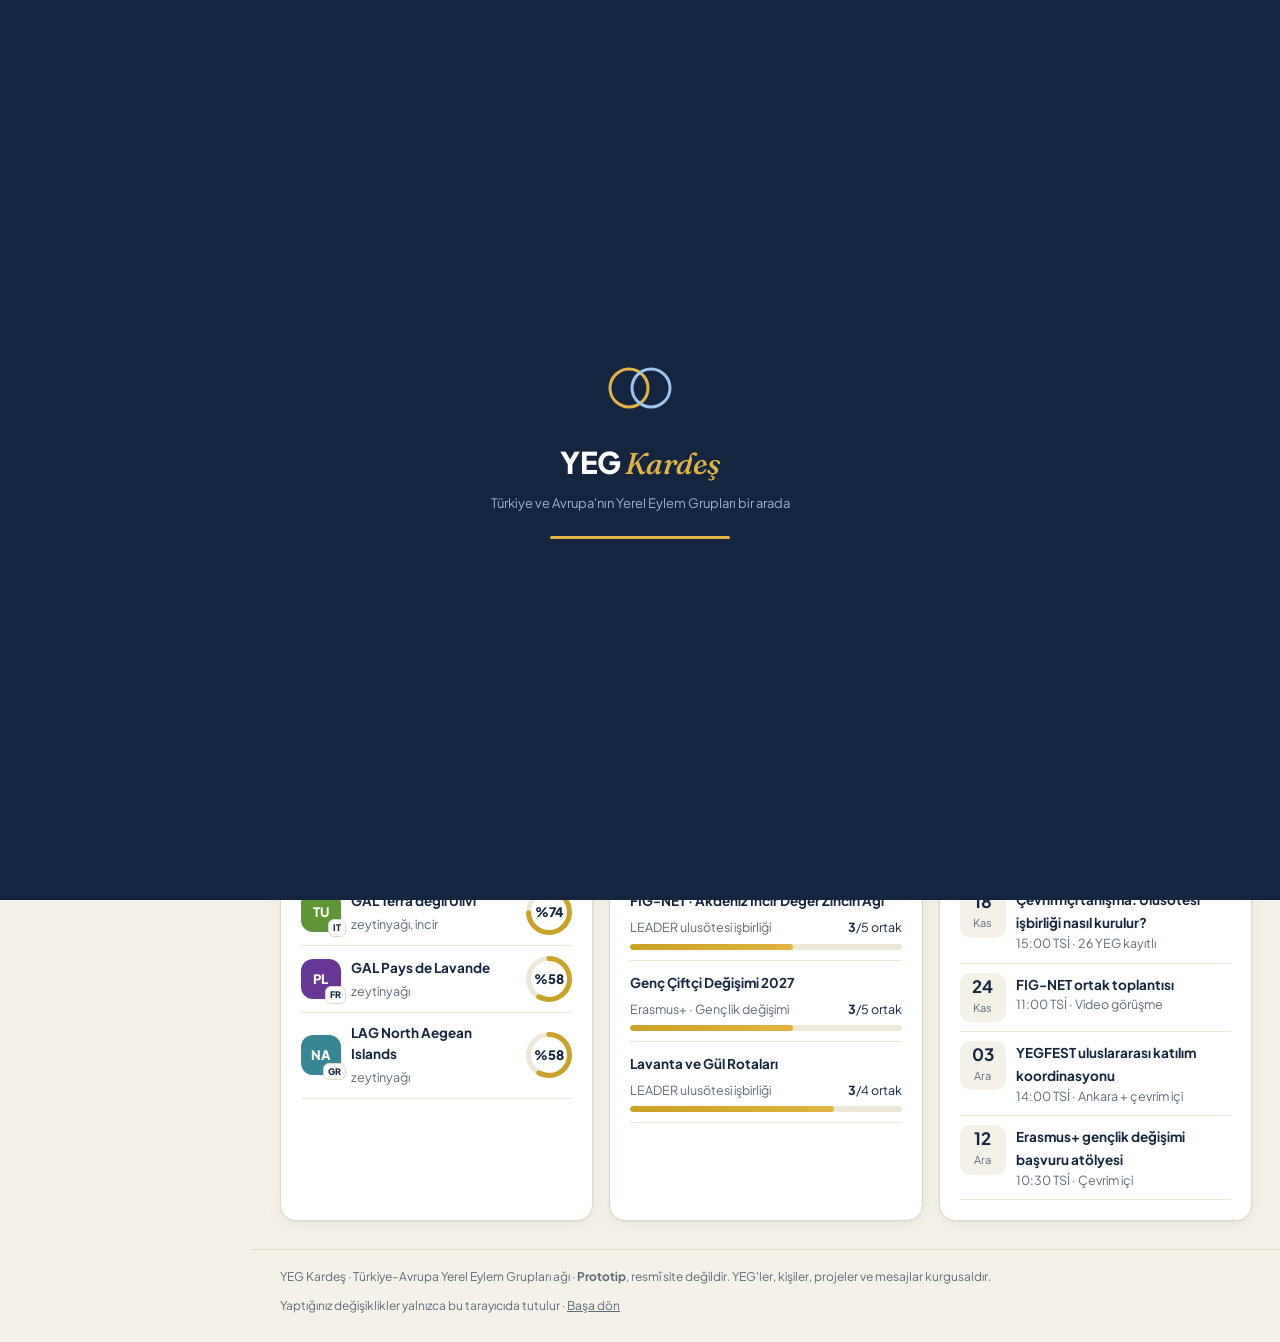
==== index.html @ 14fda200 "YEG Kardeş prototipi" ====
<!doctype html>
<html lang="tr">
<head>
<meta charset="utf-8">
<meta name="viewport" content="width=device-width, initial-scale=1">
<title>YEG Kardeş · Türkiye–Avrupa YEG Ağı</title>
<meta name="description" content="YEG Kardeş: Türkiye ve Avrupa'daki Yerel Eylem Gruplarının tanıştığı, kardeş YEG olduğu ve ortak proje kurduğu platform. Prototip.">
<meta name="robots" content="noindex">
<link rel="preconnect" href="https://fonts.googleapis.com">
<link rel="preconnect" href="https://fonts.gstatic.com" crossorigin>
<link href="https://fonts.googleapis.com/css2?family=Fraunces:ital,opsz,wght@1,9..144,500;1,9..144,600&family=Plus+Jakarta+Sans:wght@400;500;600;700;800&display=swap" rel="stylesheet">
<style>
:root{
  --krem:#F4F1E8;--krem2:#ECE7D8;--krem3:#E2DBC6;--beyaz:#fff;
  --lacivert:#1F3A5F;--koyu:#14263F;--koyu2:#0F1E33;
  --altin:#C9A227;--altin-k:#B8900F;--altin-a:#E3B341;
  --mavi:#2E78C7;--yesil:#5E8C4A;--kirmizi:#C2553F;
  --metin:#14263F;--soluk:#5F6B7A;--cizgi:#DED7C4;
  --r:16px;--g1:0 1px 2px rgba(20,38,63,.05),0 4px 16px rgba(20,38,63,.06);--g2:0 12px 40px rgba(20,38,63,.16);
  --ease:cubic-bezier(.2,.8,.2,1);
}
*{box-sizing:border-box}
html,body{margin:0}
body{background:var(--krem);color:var(--metin);font:400 14.5px/1.55 "Plus Jakarta Sans",system-ui,sans-serif;-webkit-font-smoothing:antialiased;overflow-x:hidden}
em,.ser{font-family:"Fraunces",Georgia,serif;font-style:italic;font-weight:500}
a{color:var(--mavi);text-decoration:none}
button,input,select,textarea{font:inherit;color:inherit}
svg.i{width:18px;height:18px;fill:none;stroke:currentColor;stroke-width:1.8;stroke-linecap:round;stroke-linejoin:round;flex:none}

/* ---------- Açılış ---------- */
#splash{position:fixed;inset:0;background:var(--koyu);z-index:200;display:grid;place-items:center;transition:opacity .6s var(--ease),visibility .6s}
#splash.bitti{opacity:0;visibility:hidden}
#splash .ic{text-align:center;color:#fff}
#splash .ad{font-size:30px;font-weight:800;letter-spacing:-.02em;margin-top:18px;opacity:0;animation:yuksel .7s .35s var(--ease) forwards}
#splash .ad em{color:var(--altin-a)}
#splash .alt{color:#9FB2CC;font-size:13px;margin-top:6px;opacity:0;animation:yuksel .7s .55s var(--ease) forwards}
#splash .bar{width:180px;height:3px;background:#24395A;border-radius:9px;margin:22px auto 0;overflow:hidden}
#splash .bar i{display:block;height:100%;width:0;background:var(--altin-a);animation:dol 1.3s .3s var(--ease) forwards}
@keyframes dol{to{width:100%}}
.isaret circle{fill:none;stroke-width:3}
#splash .isaret circle{stroke-dasharray:120;stroke-dashoffset:120;animation:ciz 1s var(--ease) forwards}
#splash .isaret circle:nth-child(2){animation-delay:.15s}
@keyframes ciz{to{stroke-dashoffset:0}}
@keyframes yuksel{from{opacity:0;transform:translateY(10px)}to{opacity:1;transform:none}}

/* ---------- Yerleşim ---------- */
.app{display:grid;grid-template-columns:252px minmax(0,1fr);min-height:100vh}
.side{background:var(--koyu);color:#C9D4E3;position:sticky;top:0;height:100vh;display:flex;flex-direction:column;padding:18px 14px;z-index:40}
.marka{display:flex;align-items:center;gap:10px;padding:6px 8px 18px;color:#fff;font-weight:800;font-size:18px;letter-spacing:-.01em}
.marka em{color:var(--altin-a);font-size:20px}
.side nav{display:flex;flex-direction:column;gap:2px;flex:1;overflow:auto}
.side nav .baslik{font-size:10.5px;font-weight:700;letter-spacing:.12em;text-transform:uppercase;color:#6F86A6;padding:14px 12px 6px}
.side nav a{display:flex;align-items:center;gap:12px;padding:10px 12px;border-radius:11px;color:#C1CDDD;font-weight:600;font-size:14px;position:relative;transition:background .2s,color .2s}
.side nav a:hover{background:rgba(255,255,255,.06);color:#fff}
.side nav a.on{background:linear-gradient(90deg,rgba(227,179,65,.18),rgba(227,179,65,.04));color:#fff}
.side nav a.on::before{content:"";position:absolute;left:-14px;top:9px;bottom:9px;width:3px;border-radius:0 3px 3px 0;background:var(--altin-a)}
.side nav a.on svg{color:var(--altin-a)}
.side nav a .rozet{margin-left:auto;background:var(--altin-a);color:var(--koyu);font-size:11px;font-weight:800;border-radius:999px;padding:1px 7px;min-width:20px;text-align:center}
.benkart{margin-top:12px;background:#1B3152;border:1px solid #2A4468;border-radius:14px;padding:12px;display:flex;gap:10px;align-items:center;cursor:pointer;position:relative;transition:border-color .2s}
.benkart:hover{border-color:#3F5F8A}
.benkart .k{min-width:0;flex:1}
.benkart .k b{display:block;color:#fff;font-size:13.5px;white-space:nowrap;overflow:hidden;text-overflow:ellipsis}
.benkart .k span{font-size:12px;color:#8FA3BF}
.benkart select{position:absolute;inset:0;opacity:0;cursor:pointer;width:100%}

main.icerik{min-width:0;display:flex;flex-direction:column}
.ust{position:sticky;top:0;z-index:30;background:rgba(244,241,232,.85);backdrop-filter:blur(12px);-webkit-backdrop-filter:blur(12px);border-bottom:1px solid rgba(222,215,196,.7)}
.ust .ic{display:flex;align-items:center;gap:12px;height:66px;padding:0 28px}
.arama{flex:1;max-width:520px;display:flex;align-items:center;gap:10px;background:var(--beyaz);border:1px solid var(--cizgi);border-radius:12px;padding:0 12px;height:42px;color:var(--soluk);cursor:text;transition:border-color .2s,box-shadow .2s}
.arama:hover{border-color:#C9BFA4}
.arama span{flex:1;font-size:14px;white-space:nowrap;overflow:hidden;text-overflow:ellipsis}
@media(max-width:700px){.profil-kafa .bilgi,.profil-kafa .eylem{padding-top:0}.profil-kafa{gap:12px}#anaHarita{min-height:300px!important}}
.arama kbd{font:600 11px/1 "Plus Jakarta Sans";border:1px solid var(--cizgi);border-radius:6px;padding:4px 6px;background:var(--krem)}
.ust .sag{margin-left:auto;display:flex;gap:8px;align-items:center}
.ikon-btn{width:42px;height:42px;border-radius:12px;border:1px solid var(--cizgi);background:var(--beyaz);display:grid;place-items:center;cursor:pointer;position:relative;color:var(--lacivert);transition:transform .15s,border-color .2s}
.ikon-btn:hover{border-color:#C9BFA4}
.ikon-btn:active{transform:scale(.95)}
.ikon-btn .nokta{position:absolute;top:7px;right:7px;min-width:17px;height:17px;border-radius:999px;background:var(--kirmizi);color:#fff;font-size:10.5px;font-weight:800;display:grid;place-items:center;padding:0 4px;border:2px solid var(--beyaz)}
.ikon-btn .nokta.zip{animation:zip .5s var(--ease)}
@keyframes zip{0%{transform:scale(.4)}60%{transform:scale(1.3)}100%{transform:scale(1)}}
.proto-rozet{font-size:11px;font-weight:700;letter-spacing:.06em;text-transform:uppercase;color:#8A6D10;background:#FBF3D9;border:1px dashed #D9BE6A;border-radius:8px;padding:5px 9px;white-space:nowrap}
.menu-btn{display:none}
#view{padding:28px;flex:1;min-width:0}
footer.alt-bilgi{padding:18px 28px 26px;color:var(--soluk);font-size:12px;display:flex;justify-content:space-between;gap:10px;flex-wrap:wrap;border-top:1px solid var(--cizgi)}
footer.alt-bilgi a{color:var(--soluk);text-decoration:underline}

@media(max-width:960px){
  .app{grid-template-columns:1fr}
  .side{position:fixed;left:0;top:0;bottom:0;width:272px;transform:translateX(-100%);transition:transform .35s var(--ease);box-shadow:var(--g2)}
  .side.acik{transform:none}
  .menu-btn{display:grid}
  .ust .ic{padding:0 16px}
  #view{padding:20px 16px}
  .arama kbd,.proto-rozet{display:none}
  footer.alt-bilgi{padding:16px}
}
.perde{position:fixed;inset:0;background:rgba(15,30,51,.45);z-index:35;opacity:0;visibility:hidden;transition:.3s}
.perde.acik{opacity:1;visibility:visible}

/* ---------- Ortak bileşenler ---------- */
.sayfa{animation:sayfa .45s var(--ease)}
@keyframes sayfa{from{opacity:0;transform:translateY(10px)}to{opacity:1;transform:none}}
.yumusak .sayfa,.yumusak .rise{animation:none!important;opacity:1}
.rise{opacity:0;animation:yuksel .55s var(--ease) forwards;animation-delay:calc(var(--i,0)*60ms)}
.kart{background:var(--beyaz);border:1px solid var(--cizgi);border-radius:var(--r);box-shadow:var(--g1)}
.pad{padding:20px}
.kafa{display:flex;align-items:flex-end;justify-content:space-between;gap:16px;flex-wrap:wrap;margin-bottom:22px}
.ust-etiket{display:inline-flex;align-items:center;gap:6px;font-size:11.5px;font-weight:700;letter-spacing:.1em;text-transform:uppercase;color:var(--altin-k);margin-bottom:8px}
h1{font-size:clamp(24px,3vw,32px);line-height:1.15;letter-spacing:-.02em;margin:0;font-weight:800;color:var(--koyu)}
h1 em,h2 em{color:var(--altin-k)}
h2{font-size:18px;letter-spacing:-.01em;margin:0;font-weight:800;color:var(--koyu)}
h3{font-size:15px;margin:0;font-weight:700}
.aciklama{color:var(--soluk);margin:6px 0 0;max-width:680px}
.soluk{color:var(--soluk)}
.k12{font-size:12.5px}
.grid{display:grid;gap:16px}
.g2{grid-template-columns:repeat(2,minmax(0,1fr))}
.g3{grid-template-columns:repeat(3,minmax(0,1fr))}
.g4{grid-template-columns:repeat(4,minmax(0,1fr))}
.g5{grid-template-columns:repeat(5,minmax(0,1fr))}
@media(max-width:1200px){.g5{grid-template-columns:repeat(3,minmax(0,1fr))}}
@media(max-width:1100px){.g4{grid-template-columns:repeat(2,minmax(0,1fr))}.g3{grid-template-columns:repeat(2,minmax(0,1fr))}}
@media(max-width:640px){.g2,.g3,.g4{grid-template-columns:1fr}.g5{grid-template-columns:repeat(2,minmax(0,1fr))}}
.satir{display:flex;align-items:center;gap:10px}
.arasi{justify-content:space-between}
.sar{flex-wrap:wrap}

.btn{display:inline-flex;align-items:center;justify-content:center;gap:8px;border:0;border-radius:11px;padding:10px 16px;font-weight:700;font-size:14px;cursor:pointer;transition:transform .12s,background .2s,box-shadow .2s,opacity .2s;white-space:nowrap;position:relative;overflow:hidden}
.btn:active{transform:scale(.97)}
.btn.ana{background:var(--lacivert);color:#fff}
.btn.ana:hover{background:var(--koyu);box-shadow:0 6px 18px rgba(31,58,95,.25)}
.btn.altin{background:var(--altin-a);color:var(--koyu)}
.btn.altin:hover{background:#EBC157;box-shadow:0 6px 18px rgba(201,162,39,.3)}
.btn.cizgi{background:var(--beyaz);border:1px solid var(--cizgi);color:var(--lacivert)}
.btn.cizgi:hover{border-color:var(--lacivert)}
.btn.yesil{background:#E7F0E2;color:#3F6630}
.btn.k{padding:7px 12px;font-size:13px;border-radius:9px}
.btn:disabled{opacity:.6;cursor:default;transform:none}
.btn .dalga{position:absolute;border-radius:50%;background:rgba(255,255,255,.45);transform:scale(0);animation:dalga .6s linear;pointer-events:none}
@keyframes dalga{to{transform:scale(4);opacity:0}}

.cip{display:inline-flex;align-items:center;gap:5px;padding:3px 10px;border-radius:999px;background:var(--krem);border:1px solid var(--cizgi);font-size:12px;font-weight:600;color:var(--lacivert);margin:0 6px 6px 0;white-space:nowrap}
.cip.u{background:#FBF4DC;border-color:#EBD9A0;color:#735807}
.cip.o{background:#E9F1FA;border-color:#C7DBF0;color:#245E9C}
.cip.ok{background:#E8F0E3;border-color:#BCD2B0;color:#3F6630}
.durum{display:inline-flex;align-items:center;gap:6px;font-size:11.5px;font-weight:700;padding:4px 10px;border-radius:999px}
.durum::before{content:"";width:7px;height:7px;border-radius:50%;background:currentColor}
.durum.ortak{background:#E8F0E3;color:#3F6630}
.durum.ortak::before{animation:nabiz 1.6s infinite}
.durum.hazirlik{background:#FBF3D9;color:#8A6D10}
.durum.yurutuluyor{background:#E6EFFA;color:#245E9C}
.durum.taslak{background:var(--krem2);color:var(--soluk)}
@keyframes nabiz{0%{box-shadow:0 0 0 0 rgba(94,140,74,.6)}70%{box-shadow:0 0 0 7px rgba(94,140,74,0)}100%{box-shadow:0 0 0 0 rgba(94,140,74,0)}}

.av{width:40px;height:40px;border-radius:12px;display:grid;place-items:center;font-weight:800;font-size:13px;color:#fff;flex:none;letter-spacing:.02em;position:relative}
.av.s{width:30px;height:30px;font-size:11px;border-radius:9px}
.av.b{width:76px;height:76px;font-size:24px;border-radius:20px;border:4px solid var(--beyaz);box-shadow:var(--g1)}
.av .ulke{position:absolute;right:-5px;bottom:-5px;background:var(--beyaz);color:var(--koyu);font-size:9px;font-weight:800;border-radius:6px;padding:1px 4px;border:1px solid var(--cizgi);letter-spacing:.02em}
.av.b .ulke{font-size:11px;right:-6px;bottom:-6px;padding:2px 6px}
.yigin{display:flex}
.yigin>*{margin-left:-8px;border:2px solid var(--beyaz)}
.yigin>*:first-child{margin-left:0}
.bos-slot{width:30px;height:30px;border-radius:9px;border:2px dashed #C9BFA4!important;background:var(--krem);display:grid;place-items:center;color:#A39878;font-weight:800;font-size:14px}

input[type=text],input[type=number],input[type=search],select.f,textarea{width:100%;border:1px solid var(--cizgi);border-radius:11px;padding:10px 12px;background:#FDFCF8;outline:none;transition:border-color .2s,box-shadow .2s}
input:focus,select.f:focus,textarea:focus{border-color:var(--mavi);box-shadow:0 0 0 4px rgba(46,120,199,.12)}
textarea{resize:vertical;min-height:84px}
label.alan{display:grid;gap:6px;font-size:13px;font-weight:700;color:var(--koyu)}
label.alan small{font-weight:500;color:var(--soluk)}
.secimler{display:flex;flex-wrap:wrap;gap:6px}
.secimler label{cursor:pointer}
.secimler input{display:none}
.secimler span{display:inline-block;padding:6px 12px;border-radius:999px;border:1px solid var(--cizgi);background:#FDFCF8;font-size:12.5px;font-weight:600;color:var(--lacivert);user-select:none;transition:all .2s}
.secimler input:checked+span{background:var(--lacivert);border-color:var(--lacivert);color:#fff}
.sekmeler{display:flex;gap:4px;border-bottom:1px solid var(--cizgi);margin-bottom:18px;overflow-x:auto;scrollbar-width:none}
.sekmeler button{background:none;border:0;padding:10px 14px;font-weight:700;color:var(--soluk);cursor:pointer;border-bottom:2.5px solid transparent;margin-bottom:-1px;white-space:nowrap;transition:color .2s,border-color .2s}
.sekmeler button.on{color:var(--koyu);border-color:var(--altin)}
.ilerleme{height:8px;border-radius:999px;background:var(--krem2);overflow:hidden}
.ilerleme i{display:block;height:100%;border-radius:999px;background:linear-gradient(90deg,var(--altin),var(--altin-a));width:0;transition:width 1.2s var(--ease)}
.ayrac{height:1px;background:var(--krem2);margin:16px 0}
.bos{padding:36px;text-align:center;color:var(--soluk)}
.iskelet{background:linear-gradient(90deg,var(--krem2) 25%,#F2EEE3 37%,var(--krem2) 63%);background-size:400% 100%;animation:parilti 1.2s ease infinite;border-radius:12px}
@keyframes parilti{0%{background-position:100% 50%}100%{background-position:0 50%}}

/* KPI */
.kpi{padding:18px 18px 16px;position:relative;overflow:hidden}
.kpi .s{font-size:28px;font-weight:800;letter-spacing:-.02em;color:var(--koyu);line-height:1}
.kpi .l{font-size:12.5px;color:var(--soluk);margin-top:8px}
.kpi .art{position:absolute;right:14px;top:16px;font-size:11.5px;font-weight:700;color:var(--yesil);background:#E8F0E3;border-radius:999px;padding:2px 8px}
.kpi svg.spark{position:absolute;right:0;bottom:0;width:110px;height:40px;opacity:.55}

/* Harita */
.harita-kap{position:relative;background:radial-gradient(120% 90% at 70% 20%,#1E3A60 0%,#14263F 55%,#0F1E33 100%);border-radius:var(--r);overflow:hidden;user-select:none;touch-action:none}
.harita-kap svg.harita{display:block;width:100%;height:100%;cursor:grab}
.harita-kap svg.harita.suruk{cursor:grabbing}
.harita .grat{fill:none;stroke:#2A4468;stroke-width:.6;vector-effect:non-scaling-stroke;opacity:.6}
.harita .ulkeler-d{fill:#22385A;stroke:#14263F;stroke-width:.6;vector-effect:non-scaling-stroke}
.harita .ulkeler-ab{fill:#2F4E79;stroke:#1A3050;stroke-width:.6;vector-effect:non-scaling-stroke}
.harita .ulke-tr{fill:#5C5233;stroke:#8C7A3A;stroke-width:.8;vector-effect:non-scaling-stroke}
.harita .bag{fill:none;stroke:#7FB0E6;stroke-width:1.2;opacity:.35;vector-effect:non-scaling-stroke;stroke-dasharray:1;stroke-dashoffset:1;transition:stroke-dashoffset 1.4s var(--ease),opacity .3s}
.harita .bag.ciz{stroke-dashoffset:0}
.harita .bag.benim{stroke:var(--altin-a);opacity:.95;stroke-width:2}
.harita .bag.proje{stroke:#8FCB7A;opacity:.5;stroke-width:1.4}
.harita .akis{fill:none;stroke:#FFE7A3;stroke-width:2;stroke-dasharray:.02 .08;vector-effect:non-scaling-stroke;animation:akis 2.5s linear infinite;opacity:.9}
.harita .akis.proje{stroke:#C9EDBB}
@keyframes akis{to{stroke-dashoffset:-1}}
.harita .gizli{display:none}
.mk{cursor:pointer}
.mk .nokta{fill:#9CC3EE;stroke:#14263F;stroke-width:1.5;transition:fill .2s}
.mk.tr .nokta{fill:var(--altin-a)}
.mk .halka{fill:none;stroke:#9CC3EE;stroke-width:1.2;opacity:0;transform-box:fill-box;transform-origin:center}
.mk.tr .halka{stroke:var(--altin-a)}
.mk.canli .halka{animation:halka 2.4s var(--ease) infinite}
.mk.ben .nokta{fill:#fff;stroke:var(--altin-a);stroke-width:3}
.mk.ben .halka{stroke:#fff;animation:halka 2s var(--ease) infinite}
.mk.sec .nokta{fill:#fff}
.mk.soluk{opacity:.25}
.mk.parla .nokta{fill:#fff}
.mk .etiket-h{font:700 11px "Plus Jakarta Sans",system-ui,sans-serif;fill:#fff;paint-order:stroke;stroke:#0F1E33;stroke-width:3px;pointer-events:none;opacity:0;transition:opacity .2s}
.mk:hover .etiket-h,.mk.sec .etiket-h,.mk.ben .etiket-h,.mk.parla .etiket-h{opacity:1}
@keyframes halka{0%{opacity:.9;transform:scale(.6)}100%{opacity:0;transform:scale(2.6)}}
.radar{fill:none;stroke:var(--altin-a);stroke-width:1.5;vector-effect:non-scaling-stroke;transform-box:fill-box;transform-origin:center;animation:radar 2s var(--ease) infinite;opacity:0}
@keyframes radar{0%{opacity:.9;transform:scale(.05)}100%{opacity:0;transform:scale(1)}}
.ping{fill:none;stroke:#fff;stroke-width:2;vector-effect:non-scaling-stroke;transform-box:fill-box;transform-origin:center;animation:ping 1.4s var(--ease) forwards}
@keyframes ping{0%{opacity:1;transform:scale(.2)}100%{opacity:0;transform:scale(1)}}
.harita-kontrol{position:absolute;right:14px;bottom:14px;display:flex;flex-direction:column;gap:6px;z-index:3}
.harita-kontrol button{width:36px;height:36px;border-radius:10px;border:1px solid #2F4E79;background:rgba(20,38,63,.85);color:#fff;display:grid;place-items:center;cursor:pointer;backdrop-filter:blur(6px)}
.harita-kontrol button:hover{background:#1F3A5F}
.harita-lejant{position:absolute;left:14px;bottom:14px;display:flex;gap:14px;flex-wrap:wrap;font-size:11.5px;color:#C9D4E3;background:rgba(15,30,51,.7);border:1px solid #24395A;border-radius:10px;padding:7px 11px;backdrop-filter:blur(6px);z-index:3}
.harita-lejant b{display:inline-block;width:9px;height:9px;border-radius:50%;margin-right:6px;vertical-align:-.5px}
.harita-lejant i{display:inline-block;width:16px;height:2px;margin-right:6px;vertical-align:3px;border-radius:2px}
.harita-ipucu{position:absolute;pointer-events:none;background:#fff;color:var(--koyu);border-radius:12px;padding:10px 12px;box-shadow:var(--g2);font-size:12.5px;z-index:5;opacity:0;transform:translate(-50%,calc(-100% - 14px)) scale(.96);transition:opacity .15s,transform .15s;min-width:190px;max-width:240px}
.harita-ipucu.on{opacity:1;transform:translate(-50%,calc(-100% - 14px))}
.harita-ipucu b{display:block;font-size:13.5px}
.harita-ipucu::after{content:"";position:absolute;left:50%;bottom:-6px;width:12px;height:12px;background:#fff;transform:translateX(-50%) rotate(45deg)}
.harita-ust{position:absolute;left:14px;top:14px;right:14px;display:flex;justify-content:space-between;gap:10px;z-index:3;pointer-events:none}
.harita-ust>*{pointer-events:auto}
.cam{background:rgba(15,30,51,.72);border:1px solid #2A4468;color:#E6ECF4;border-radius:12px;backdrop-filter:blur(8px);-webkit-backdrop-filter:blur(8px)}

/* Akış */
.akis-liste{max-height:420px;overflow:auto;scrollbar-width:thin}
.olay{display:flex;gap:12px;padding:12px 18px;border-bottom:1px solid var(--krem2);align-items:flex-start}
.olay.yeni{animation:olay .7s var(--ease)}
@keyframes olay{from{opacity:0;transform:translateY(-12px);background:#FBF3D9}to{opacity:1;transform:none;background:transparent}}
.olay .ik{width:30px;height:30px;border-radius:9px;display:grid;place-items:center;flex:none}
.olay .ik svg{width:15px;height:15px}
.olay p{margin:0;font-size:13.5px}
.olay p b{cursor:pointer}
.olay p b:hover{color:var(--mavi)}
.olay small{color:var(--soluk);font-size:11.5px}
.canli-rozet{display:inline-flex;align-items:center;gap:6px;font-size:11.5px;font-weight:700;color:var(--kirmizi)}
.canli-rozet::before{content:"";width:7px;height:7px;border-radius:50%;background:var(--kirmizi);animation:nabizk 1.4s infinite}
@keyframes nabizk{0%{box-shadow:0 0 0 0 rgba(194,85,63,.6)}70%{box-shadow:0 0 0 7px rgba(194,85,63,0)}100%{box-shadow:0 0 0 0 rgba(194,85,63,0)}}

/* Skor halkası */
.halka-s{position:relative;flex:none}
.halka-s svg{transform:rotate(-90deg);display:block}
.halka-s .yay{transition:stroke-dashoffset 1.3s var(--ease)}
.halka-s span{position:absolute;inset:0;display:grid;place-items:center;font-weight:800;color:var(--koyu)}

/* YEG kartları */
.yk{overflow:hidden;cursor:pointer;transition:transform .25s var(--ease),box-shadow .25s,border-color .25s;display:flex;flex-direction:column}
.yk:hover{transform:translateY(-4px);box-shadow:var(--g2);border-color:#D2C7A8}
.kapak{height:76px;position:relative;overflow:hidden}
.kapak svg{position:absolute;inset:0;width:100%;height:100%;opacity:.35}
.yk .govde{padding:0 18px 16px;margin-top:-22px;position:relative;display:flex;flex-direction:column;gap:10px;flex:1}
.yk .istat{display:flex;gap:16px;font-size:12px;color:var(--soluk);margin-top:auto;padding-top:10px;border-top:1px solid var(--krem2)}
.yk .istat b{color:var(--koyu);font-size:13.5px;margin-right:3px}

/* Profil */
.profil-kapak{height:180px;border-radius:var(--r) var(--r) 0 0;position:relative;overflow:hidden}
.profil-kapak svg.desen{position:absolute;inset:0;width:100%;height:100%;opacity:.3}
.profil-kafa{padding:0 24px 20px;display:flex;gap:18px;align-items:flex-start;flex-wrap:wrap;margin-top:-38px;position:relative}
.profil-kafa .bilgi{flex:1;min-width:220px;padding-top:48px}
.profil-kafa .eylem{padding-top:50px}
.profil-kafa .eylem{display:flex;gap:8px;flex-wrap:wrap}
.ekip{display:flex;gap:12px;align-items:center;padding:10px 0;border-bottom:1px solid var(--krem2)}
.ekip:last-child{border:0}
.kisi{width:36px;height:36px;border-radius:50%;display:grid;place-items:center;font-weight:700;font-size:12.5px;color:#fff;flex:none}
.zaman-cizgi{position:relative;padding-left:22px}
.zaman-cizgi::before{content:"";position:absolute;left:6px;top:4px;bottom:4px;width:2px;background:var(--krem2)}
.zaman-cizgi .z{position:relative;padding-bottom:16px}
.zaman-cizgi .z::before{content:"";position:absolute;left:-20px;top:5px;width:10px;height:10px;border-radius:50%;background:var(--beyaz);border:2.5px solid var(--altin)}
.urun-kart{padding:16px;display:flex;gap:12px;align-items:flex-start}
.urun-ik{width:44px;height:44px;border-radius:12px;display:grid;place-items:center;font-size:22px;flex:none;background:#FBF4DC}
.mevsim{display:flex;gap:2px;margin-top:8px}
.mevsim i{width:14px;height:6px;border-radius:2px;background:var(--krem2)}
.mevsim i.on{background:var(--altin)}

/* Eşleştirme */
.tarama{display:flex;flex-direction:column;gap:8px;font-size:13px}
.tarama .a{display:flex;gap:10px;align-items:center;color:var(--soluk);opacity:.45;transition:opacity .3s,color .3s}
.tarama .a.on{opacity:1;color:var(--koyu)}
.tarama .a.tamam svg{color:var(--yesil)}
.tarama .a .don{width:16px;height:16px;border-radius:50%;border:2px solid var(--cizgi);border-top-color:var(--altin);animation:don .8s linear infinite}
@keyframes don{to{transform:rotate(360deg)}}
.esles-kart{display:flex;gap:16px;align-items:center;padding:16px 18px;flex-wrap:wrap;transition:transform .25s var(--ease),box-shadow .25s}
.esles-kart:hover{transform:translateY(-2px);box-shadow:var(--g2)}
.esles-kart.en-iyi{border:1.5px solid var(--altin);background:linear-gradient(180deg,#FFFCF2,#fff)}
.esles-kart .neden{display:flex;flex-wrap:wrap;gap:4px 12px;font-size:12.5px;color:var(--soluk);margin-top:6px}
.esles-kart .neden span::before{content:"✓ ";color:var(--yesil);font-weight:800}

/* Projeler */
.pk{padding:20px;display:flex;flex-direction:column;gap:14px;cursor:pointer;transition:transform .25s var(--ease),box-shadow .25s,border-color .25s}
.pk:hover{transform:translateY(-4px);box-shadow:var(--g2);border-color:#D2C7A8}
.pk h3{font-size:16.5px;line-height:1.3}
.pk .meta{display:grid;grid-template-columns:repeat(3,1fr);gap:10px;font-size:12px;color:var(--soluk)}
.pk .meta b{display:block;color:var(--koyu);font-size:13.5px}
.gantt{display:grid;gap:10px}
.gantt .s{display:grid;grid-template-columns:200px 1fr;gap:12px;align-items:center;font-size:13px}
@media(max-width:640px){.gantt .s{grid-template-columns:1fr}}
.gantt .ray{position:relative;height:26px;background:repeating-linear-gradient(90deg,var(--krem) 0 calc(100%/var(--ay) - 1px),var(--krem2) calc(100%/var(--ay) - 1px) calc(100%/var(--ay)));border-radius:7px}
.gantt .cubuk{position:absolute;top:4px;bottom:4px;border-radius:5px;transform-origin:left;transform:scaleX(0);transition:transform 1s var(--ease);display:flex;align-items:center;padding:0 8px;color:#fff;font-size:11px;font-weight:700;white-space:nowrap;overflow:hidden}
.gantt .cubuk.on{transform:scaleX(1)}
.gantt .aylar{display:flex;justify-content:space-between;font-size:11px;color:var(--soluk);margin-left:212px}
@media(max-width:640px){.gantt .aylar{margin-left:0}}
.ortak-kart{display:flex;gap:12px;align-items:center;padding:14px;border:1px solid var(--cizgi);border-radius:14px;background:var(--beyaz)}
.ortak-kart.bos-o{border:1.5px dashed #CDBF97;background:#FFFCF2}
.yorum{display:flex;gap:12px;padding:14px 0;border-bottom:1px solid var(--krem2)}
.yorum.yeni{animation:olay .7s var(--ease)}

/* Sihirbaz */
.adimlar{display:flex;gap:0;margin-bottom:26px;position:relative}
.adimlar .a{flex:1;display:flex;flex-direction:column;align-items:center;gap:8px;position:relative;font-size:12.5px;font-weight:700;color:var(--soluk);text-align:center}
.adimlar .a::before{content:"";position:absolute;top:16px;left:-50%;right:50%;height:2px;background:var(--krem3);z-index:0}
.adimlar .a:first-child::before{display:none}
.adimlar .a.on::before,.adimlar .a.tamam::before{background:var(--altin)}
.adimlar .a .n{width:34px;height:34px;border-radius:50%;display:grid;place-items:center;background:var(--beyaz);border:2px solid var(--krem3);z-index:1;transition:all .35s var(--ease)}
.adimlar .a.on{color:var(--koyu)}
.adimlar .a.on .n{border-color:var(--altin);background:var(--altin-a);color:var(--koyu);transform:scale(1.08)}
.adimlar .a.tamam .n{border-color:var(--yesil);background:var(--yesil);color:#fff}
.sihir-govde{animation:yuksel .4s var(--ease)}

/* Festival */
.fest-hero{border-radius:var(--r);padding:30px;color:#fff;position:relative;overflow:hidden;background:linear-gradient(120deg,#14263F 0%,#1F3A5F 55%,#2E5584 100%)}
svg.desen{position:absolute;inset:0;width:100%;height:100%;opacity:.14;pointer-events:none}
.fest-hero svg.desen{left:auto;bottom:auto;height:auto;right:-40px;top:-40px;width:420px;opacity:.18}
.fest-hero h1{color:#fff}
.fest-hero h1 em{color:var(--altin-a)}
.fest-hero .bilgi{display:flex;gap:22px;flex-wrap:wrap;margin-top:18px;font-size:13.5px;color:#C9D4E3}
.fest-hero .bilgi span{display:flex;gap:8px;align-items:center}
.kanban{display:grid;grid-template-columns:repeat(4,minmax(220px,1fr));max-width:100%;gap:14px;overflow-x:auto;padding-bottom:6px}
.kolon{background:var(--krem2);border-radius:14px;padding:12px;min-height:220px}
.kolon .kb{display:flex;justify-content:space-between;align-items:center;font-weight:800;font-size:13px;margin:2px 4px 12px}
.kolon .kb span{background:var(--beyaz);border-radius:999px;font-size:11.5px;padding:2px 9px;color:var(--soluk)}
.kk{background:var(--beyaz);border:1px solid var(--cizgi);border-radius:12px;padding:12px;margin-bottom:10px;box-shadow:var(--g1)}
.kk.gel{animation:gel .55s var(--ease)}
@keyframes gel{from{opacity:0;transform:translateX(-24px) scale(.96)}to{opacity:1;transform:none}}
.salon svg{width:100%;height:auto;display:block}
.salon .stant{fill:#fff;stroke:#CFC5A8;stroke-width:1;transition:fill .3s}
.salon .stant.dolu{fill:#E9E3D2}
.salon .stant.int{fill:#EAF2FB;stroke:#9CC3EE}
.salon .stant.int.atandi{fill:var(--altin-a);stroke:var(--altin-k)}
.salon .stant.yeni{animation:stantp 1s var(--ease)}
@keyframes stantp{0%{fill:#fff}40%{fill:#FFE7A3}100%{fill:var(--altin-a)}}
.salon text{font:700 9px "Plus Jakarta Sans",system-ui,sans-serif;fill:var(--koyu);pointer-events:none}

/* Mesajlar */
.msj{display:grid;grid-template-columns:320px minmax(0,1fr);height:calc(100vh - 200px);min-height:520px;overflow:hidden}
@media(max-width:860px){.msj{grid-template-columns:1fr;height:auto}.msj .liste{max-height:260px}}
.msj .liste{border-right:1px solid var(--krem2);overflow:auto}
.msj .lb{padding:14px 16px;border-bottom:1px solid var(--krem2)}
.konusma{display:flex;gap:12px;padding:13px 16px;cursor:pointer;align-items:center;border-bottom:1px solid var(--krem2);transition:background .2s}
.konusma:hover{background:#FBF8EE}
.konusma.on{background:#F7F1DE}
.konusma .k{min-width:0;flex:1}
.konusma .k b{display:block;font-size:13.5px;white-space:nowrap;overflow:hidden;text-overflow:ellipsis}
.konusma .k span{display:block;font-size:12.5px;color:var(--soluk);white-space:nowrap;overflow:hidden;text-overflow:ellipsis}
.konusma .okunmadi{background:var(--mavi);color:#fff;border-radius:999px;font-size:11px;font-weight:800;padding:1px 7px}
.msj .pencere{display:flex;flex-direction:column;min-height:0}
.msj .pb{padding:12px 18px;border-bottom:1px solid var(--krem2);display:flex;gap:12px;align-items:center}
.msj .govde{flex:1;padding:20px;display:flex;flex-direction:column;gap:12px;overflow:auto;background:#FBFAF5;min-height:300px}
.balon-s{display:flex;gap:10px;align-items:flex-end;max-width:80%;animation:balon .35s var(--ease)}
.balon-s.ben{align-self:flex-end;flex-direction:row-reverse}
@keyframes balon{from{opacity:0;transform:translateY(8px) scale(.98)}to{opacity:1;transform:none}}
.balon{padding:10px 14px;border-radius:16px 16px 16px 4px;background:var(--beyaz);border:1px solid var(--cizgi);font-size:14px}
.ben .balon{background:var(--lacivert);color:#fff;border-color:var(--lacivert);border-radius:16px 16px 4px 16px}
.balon .ust-ad{font-size:11.5px;font-weight:700;color:var(--altin-k);margin-bottom:2px}
.balon .alt-m{display:flex;gap:10px;align-items:center;font-size:11px;opacity:.7;margin-top:6px;flex-wrap:wrap}
.balon .ceviri{background:none;border:0;padding:0;color:inherit;text-decoration:underline;cursor:pointer;font-size:11px}
.yaziyor{display:flex;gap:4px;padding:12px 14px;background:var(--beyaz);border:1px solid var(--cizgi);border-radius:16px 16px 16px 4px}
.yaziyor i{width:7px;height:7px;border-radius:50%;background:#B9B09A;animation:yaz 1.2s infinite}
.yaziyor i:nth-child(2){animation-delay:.15s}.yaziyor i:nth-child(3){animation-delay:.3s}
@keyframes yaz{0%,60%,100%{transform:translateY(0);opacity:.5}30%{transform:translateY(-4px);opacity:1}}
.msj .yazma{padding:12px;border-top:1px solid var(--krem2);display:flex;gap:8px;align-items:flex-end;background:var(--beyaz)}
.msj .yazma textarea{min-height:44px;max-height:140px;resize:none}

/* Fon */
.fon{padding:20px;display:flex;flex-direction:column;gap:10px}
.fon .ust-f{display:flex;gap:12px;align-items:center}
.fon .ik{width:42px;height:42px;border-radius:12px;display:grid;place-items:center;flex:none}
.fon dl{margin:0;display:grid;grid-template-columns:auto 1fr;gap:4px 12px;font-size:13px}
.fon dt{color:var(--soluk)}
.fon dd{margin:0}
.bar{height:16px;border-radius:999px;background:var(--krem2);overflow:hidden;display:flex}
.bar i{display:block;height:100%;transition:width .8s var(--ease)}
.uyari{background:#FBF4DC;border:1px solid #EBD9A0;border-radius:12px;padding:12px 14px;font-size:13px;color:#5D4806}

/* Açılır pencereler */
.modal-perde{position:fixed;inset:0;background:rgba(15,30,51,.5);z-index:100;display:grid;place-items:center;padding:16px;opacity:0;transition:opacity .25s;backdrop-filter:blur(3px)}
.modal-perde.on{opacity:1}
.modal{background:var(--beyaz);border-radius:20px;width:min(560px,100%);max-height:calc(100vh - 32px);overflow:auto;box-shadow:var(--g2);transform:translateY(16px) scale(.97);transition:transform .3s var(--ease)}
.modal-perde.on .modal{transform:none}
.modal .mb{padding:20px 22px;border-bottom:1px solid var(--krem2);display:flex;justify-content:space-between;align-items:center;gap:12px}
.modal .mg{padding:20px 22px}
.modal .ma{padding:14px 22px;border-top:1px solid var(--krem2);display:flex;justify-content:flex-end;gap:8px;background:#FDFCF8;border-radius:0 0 20px 20px}
.kapat{background:none;border:0;cursor:pointer;color:var(--soluk);padding:4px;border-radius:8px}
.kapat:hover{background:var(--krem)}
.mektup{background:#FDFCF8;border:1px solid var(--cizgi);border-radius:12px;padding:18px;font-size:13.5px;white-space:pre-wrap;font-family:Georgia,serif;line-height:1.6}

.acilir{position:absolute;top:52px;right:0;width:360px;max-width:calc(100vw - 24px);background:var(--beyaz);border:1px solid var(--cizgi);border-radius:16px;box-shadow:var(--g2);z-index:60;opacity:0;transform:translateY(-8px);pointer-events:none;transition:all .2s var(--ease)}
.acilir.on{opacity:1;transform:none;pointer-events:auto}
.bildirim{display:flex;gap:12px;padding:12px 16px;border-bottom:1px solid var(--krem2);cursor:pointer;align-items:flex-start;font-size:13px}
.bildirim:hover{background:#FBF8EE}
.bildirim.yeni-b{background:#FFFBEF}
.bildirim .o{width:8px;height:8px;border-radius:50%;background:var(--mavi);margin-top:6px;flex:none}

.palet{position:fixed;inset:0;z-index:110;background:rgba(15,30,51,.45);display:none;align-items:flex-start;justify-content:center;padding:12vh 16px 16px;backdrop-filter:blur(3px)}
.palet.on{display:flex;animation:yuksel .2s}
.palet .ic{width:min(620px,100%);background:var(--beyaz);border-radius:18px;box-shadow:var(--g2);overflow:hidden}
.palet input{border:0!important;box-shadow:none!important;border-radius:0;padding:18px 20px;font-size:16px;border-bottom:1px solid var(--krem2)!important;background:#fff}
.palet .sonuc{max-height:420px;overflow:auto;padding:8px}
.palet .grp{font-size:11px;font-weight:700;letter-spacing:.1em;text-transform:uppercase;color:var(--soluk);padding:10px 12px 4px}
.palet .ps{display:flex;gap:12px;align-items:center;padding:9px 12px;border-radius:10px;cursor:pointer}
.palet .ps.on,.palet .ps:hover{background:#F5EFDC}

.toast-kap{position:fixed;right:20px;bottom:20px;z-index:150;display:flex;flex-direction:column;gap:10px;align-items:flex-end}
.toast{background:var(--koyu);color:#fff;padding:12px 16px;border-radius:14px;font-weight:600;font-size:13.5px;box-shadow:var(--g2);display:flex;gap:10px;align-items:center;max-width:380px;animation:toast .35s var(--ease)}
.toast b{color:var(--altin-a)}
.toast.git{animation:toastg .3s forwards}
@keyframes toast{from{opacity:0;transform:translateX(30px)}to{opacity:1;transform:none}}
@keyframes toastg{to{opacity:0;transform:translateX(30px)}}
@media(max-width:640px){.toast-kap{left:12px;right:12px;bottom:12px;align-items:stretch}.toast{max-width:none}}
canvas#konfeti{position:fixed;inset:0;pointer-events:none;z-index:160}
</style>
</head>
<body>

<div id="splash">
  <div class="ic">
    <svg class="isaret" width="74" height="54" viewBox="0 0 74 54"><circle cx="26" cy="27" r="19" stroke="#E3B341"/><circle cx="48" cy="27" r="19" stroke="#9CC3EE"/></svg>
    <div class="ad">YEG <em>Kardeş</em></div>
    <div class="alt">Türkiye ve Avrupa'nın Yerel Eylem Grupları bir arada</div>
    <div class="bar"><i></i></div>
  </div>
</div>

<div class="app">
  <aside class="side" id="side">
    <div class="marka">
      <svg class="isaret" width="34" height="26" viewBox="0 0 74 54"><circle cx="26" cy="27" r="19" stroke="#E3B341"/><circle cx="48" cy="27" r="19" stroke="#9CC3EE"/></svg>
      <span>YEG <em>Kardeş</em></span>
    </div>
    <nav id="nav"></nav>
    <div class="benkart" id="benKart" title="Hangi YEG adına gezdiğinizi değiştirin">
      <div id="benAv"></div>
      <div class="k"><b id="benAd"></b><span>Hesabı değiştir ▾</span></div>
      <select id="benSec" aria-label="Aktif YEG"></select>
    </div>
  </aside>
  <div class="perde" id="perde"></div>

  <main class="icerik">
    <div class="ust">
      <div class="ic">
        <button class="ikon-btn menu-btn" id="menuBtn" aria-label="Menü"></button>
        <div class="arama" id="aramaAc"><span id="aramaIk"></span><span>YEG, proje veya sayfa ara…</span><kbd>Ctrl K</kbd></div>
        <div class="sag">
          <span class="proto-rozet" title="Bu sayfa bir prototiptir. YEG'ler, kişiler, projeler ve mesajlar kurgusaldır.">Prototip</span>
          <div style="position:relative">
            <button class="ikon-btn" id="zilBtn" aria-label="Bildirimler"></button>
            <div class="acilir" id="zilPanel"></div>
          </div>
          <a class="btn altin" href="#proje-olustur" id="yeniProjeBtn"></a>
        </div>
      </div>
    </div>
    <div id="view"></div>
    <footer class="alt-bilgi">
      <span>YEG Kardeş · Türkiye–Avrupa Yerel Eylem Grupları ağı · <b>Prototip</b>, resmî site değildir. YEG'ler, kişiler, projeler ve mesajlar kurgusaldır.</span>
      <span>Yaptığınız değişiklikler yalnızca bu tarayıcıda tutulur · <a href="#" id="sifirla">Başa dön</a></span>
    </footer>
  </main>
</div>

<div class="palet" id="palet"><div class="ic"><input type="search" id="paletGir" placeholder="YEG, proje, ürün veya sayfa ara…" autocomplete="off"><div class="sonuc" id="paletSonuc"></div></div></div>
<div class="toast-kap" id="toastKap"></div>
<canvas id="konfeti"></canvas>

<script>
const MAP = {"w":1000,"h":700,"eu":"M511,161.5L510.1,162.1L509.6,163.6L508.8,163.9L508.1,164.5L508,169.4L509.5,171.2L508.7,171.5L508,172L507.6,172.9L507.1,174.7L505.3,175.7L504.6,176.5L503.5,178.2L503.1,180.6L502,181.7L500.8,181.9L501.4,179.9L502.3,178.3L501.4,177.3L500.8,175.5L500.1,174.3L500.6,172.8L500.2,170.4L500.2,168L501,166.8L501.9,165.8L503.3,163.5L504.8,161.9L506.9,161.1L507.9,161.7L508.3,160.2L509,159.8L509.6,160.2ZM481.6,196.1L480.9,197.2L480.4,197.1L480,195.6L479.9,191.9L480.1,190L482.7,183.2L483.8,182.7L485.4,178.5L485.8,176.7L486.5,175L486.9,173.5L487.3,172.9L488,173.2L488.3,173.4L487.6,174.3L487.7,175.4L487.6,175.9L485.7,180.8L485.2,184L484.5,184.8ZM551,-20L551.1,-19.7L548.7,-18.9L546.8,-19.7L545.9,-19.1L544.3,-18.9L542.5,-18.4L542,-17.5L541.5,-17.1L539.7,-18.1L537.9,-19.9L536.9,-18.3L536.1,-18L535.3,-19.2L534.7,-19.4L534.4,-18.9L534.3,-17.7L533.9,-16.8L533.8,-16.2L533.9,-13.8L533.9,-13.3L532.3,-13.5L532.4,-12.8L532.8,-12.5L533,-12.2L532.4,-11.6L530.8,-11.6L530.7,-11L531.2,-10.2L531,-9.4L530.7,-9.1L528.8,-8.4L527.7,-8.5L527.5,-8L527.4,-7.3L527.6,-6.7L528.2,-6.4L528.4,-6L528.4,-5.2L528,-5L526.7,-6.4L526.4,-6.3L526.7,-5.6L527.4,-4.7L527.9,-3.9L528.3,-2.9L528.3,-2.1L527,0.6L525.9,2.3L525.1,3.8L524.6,5.4L525.3,6.1L526.1,7.2L526.8,9.3L527.5,11.2L528.8,12.9L528.7,14L528.5,14.8L526.5,16.8L524.4,19.7L522.3,26.8L521.5,27.8L519.4,29.1L518.6,30.3L517.1,31.8L514.2,33.1L513,34.8L512.5,36.5L511.8,36.6L511.1,36L510.2,35.6L510.2,36.7L510.2,37.5L508.8,36.3L508.1,37.5L507.7,39.3L505.8,41.8L503.6,41.5L503.4,41.9L503.9,42.2L504,42.6L503.6,42.8L503,42.8L502.1,43.3L501.5,43.3L501.3,44.5L500.8,46L499.6,46.6L499,46.7L498.6,47.5L500.6,47.6L500.5,48.3L500.5,49L500.3,49.7L498.1,50.8L497.8,51.7L497.4,52.2L496.4,52.2L496.4,51.7L496.5,51.2L495.1,51.3L494.6,50.1L494.3,50.4L494.5,51.4L494.9,52.3L495.4,53.8L495.1,54.7L494.7,55.2L495,55.6L495.8,55.9L496.1,56.4L495.2,57L494,58.7L492.9,58.8L492.1,59.9L491.4,59.9L490.7,59.2L489.7,58.6L489.4,59.7L489.3,60.5L490,62.5L491.1,64.1L492.1,64.8L491.4,65.2L490.8,66.3L490.3,69.5L489.9,70.8L489.6,73L489.8,74.9L490.1,75.8L490.6,77L489.2,76.9L487.7,76.2L488,77.7L487.1,79.5L487.3,81.1L487.5,82.1L487.2,83.8L487.7,84.4L487.9,85.4L487.6,86.1L487.8,86.8L487.8,89.1L488.2,92.6L488.1,93.4L489,96.4L488.8,97.6L488.7,98.9L489.9,100.2L491,100.2L492,100.2L492.4,100.5L492.9,101.4L493.2,102.5L494.1,102.4L495.5,101.5L496.4,101.2L497.1,103L498.8,105.2L499.8,106.2L501.4,106.7L503.2,108.5L503,110.7L503.8,111.4L505.9,112.2L506.6,113.4L507,114.4L507.6,115.2L508.3,117.7L508.2,119.3L507.4,119.8L505.4,121.6L504.6,122.9L504,123.6L502,125.4L501.3,125.7L500.7,126.6L500,127L499.4,126.8L497.2,128.4L497.4,129.1L499.1,129.3L500,128.9L500.7,128.2L501.4,127.9L502,128.1L502.7,127.4L503.3,127.2L503.9,127.4L504.6,128.9L503.3,129.7L502.3,129.8L501.9,132.3L501.4,133.3L501,133.8L498.9,134.9L497.5,136.3L495.9,137.4L495.2,137.2L494.1,138.3L491.7,139.6L490.5,141.3L487.7,142.9L486.3,144.2L482.4,144.3L478.8,144L477.6,144.6L478.8,144.8L479.6,145.4L480.6,145.1L483,145.4L484.2,145.7L485.8,147.8L484.6,148.5L482.6,149L483.4,151.9L484,153.9L483.2,155.1L483.2,160.4L482.1,160.5L481.6,162.7L482,163.8L482,166.5L482.2,168.1L482.8,169.6L482.6,171.1L480.8,174.7L480.8,176.4L481.2,177.4L481.4,179L480.6,182.1L480,184.8L479.3,186.9L477.7,189.5L477,191.5L475.1,197.6L474.2,198.8L473,199.7L471.8,198.8L470.6,198.3L469.2,198.4L466.9,199.1L463.6,198.6L460.3,198.8L459.5,199.4L459.9,201.6L458.7,201.9L457.6,201.2L456.5,201.9L455.6,202.7L453.8,204.6L453.2,205.8L453,208.1L453.9,210.1L454.6,212.5L452.5,215.3L451.4,215.4L448,214.5L441.9,216.1L436.6,214.5L437.3,213L437.3,211.8L437.7,210.2L437.9,208.4L437.9,207.2L437.6,205.9L436.4,204.2L433.6,198.5L432.9,196.1L432.3,195.1L432.8,195.1L435.1,196.4L435.7,196.3L436.3,195.8L435.7,194L435.1,193.2L434.7,191.9L436.2,191.6L437.2,191.8L438,190.4L437.6,188.2L436.6,187.4L435.7,187.1L434.1,183.5L432.4,181.6L429.5,174.4L428.6,169.6L427.5,170L427.1,167.8L426.8,165.8L426.8,164.4L425.2,163.4L425.2,162.4L425.1,157.8L423.4,157.1L422.4,154.4L422.4,149.6L421.3,148.6L420.4,148.8L420.5,147.6L420.8,146.5L420.5,142L420.6,137.8L420.2,136.6L420.1,135.1L420.4,133.9L420.7,133.2L421.9,133.1L422.9,134.2L422.9,134.2L423.7,137.1L424.4,137.5L425.6,136.8L426.5,134.9L427.1,131.8L427.8,128.9L427.4,125.8L426.9,123L426.9,122.2L428.7,120L429.4,118.1L430,116.4L430.7,115.8L431.6,115.7L432.7,115.4L434.1,114.3L435.4,112.7L436.4,111.3L436.9,108.4L436.9,106.9L437.4,105.9L437.9,103.8L437.6,101.6L436.5,98.4L435.4,93.8L435.3,91.4L435.9,90.9L437.2,90.6L439.5,90.6L439.7,90.3L440,89.2L440.6,87.8L441.2,86.7L441.7,85.3L441.9,83.9L440.7,81.7L439,79.5L437.9,78.8L435.9,76.9L434.6,75.3L435.7,69.7L436.5,65.5L436.7,64.4L436.7,62.9L435.2,55.9L435.3,54.4L435.6,53L435.5,50.7L435.5,48.6L435.8,48L436.6,46.8L436,45L435.9,44.8L434.8,40.2L437.2,35.8L436.9,33.5L438.3,31.8L440.7,28L442.1,25.9L442.4,25.6L443.5,24.6L445.4,23.6L447.6,23.1L448.5,23.2L452.2,24.1L455,24.7L455.4,24.2L456.1,22.9L456.9,21.2L457,19.2L456.8,16.4L456.4,14.6L454.4,13.4L452.3,11.8L455.1,7L457,3.7L459.4,-1.3L460.2,-3.4L460.7,-4.3L461.5,-12.1L462,-14.3L462.4,-15.4L462.4,-16.6L462.2,-18.6L462,-20L551,-20ZM511.9,159.6L511.8,160.9L511.1,160.9L510.6,159.9L511.6,158.3L513.3,158.3L513.9,158.6ZM502.5,135.5L502,135.8L501.8,135.7L502,134.7L502.3,134.2L503,133.8L503.2,133.9ZM504.2,125.7L504,126.5L503.7,125.6L503.8,125.4L503.9,124.5L504.4,124.1L505.3,124.3L505.3,124.5L504.5,125.3ZM228.9,556.2L228.5,556.4L227.4,555.9L225.7,555.6L225.8,554.7L226.2,554.2L226.6,553.6L227.4,555L229,555.6ZM259.3,536.8L260.8,537.8L262.6,537.4L263.4,537.7L264.3,538.2L264.2,539.6L263.2,541.1L261.8,542.4L260.6,544L259.5,545.8L257.8,546.7L256.3,547.1L253.6,545.2L252,544.5L251.6,543.9L251.6,541.7L251,540.9L249.9,540.3L248.8,540.7L247.4,541.6L246.8,540.3L245.9,540L245.6,539.2L245.7,538.3L253.5,534.3L255.7,533.5L260.2,532.9L260.8,533.2L260.1,533.9L260.1,534.3L260.6,534.7L260.3,535.4L259.7,535.8ZM278.6,538.8L278.2,539L273.5,535.7L271.9,535.1L271.6,534.7L271.8,533.4L272,532.8L275.5,533.1L278.1,534.4L279.2,537.2L279.2,537.6ZM227.4,550.4L226.6,551.6L224.1,550.7L223.6,550L224.5,548.6L225.3,548.6L225.5,547.5L226.5,546.6L230.3,546.4L231,547.3L231,548.4L228.3,550.3ZM196.1,443.1L196,443.8L196.3,445L196.8,445.5L198.1,446.4L199,446.7L200.4,447.3L201.2,448.1L201,449L200.5,449.9L199.7,450.7L199.2,451.4L199.5,451.9L199.9,452.3L200.4,452.5L200.8,452.5L201.2,452L201.9,451.4L202.2,451.4L202.1,451.8L202.2,452.3L203.7,453.6L207.1,455.9L208.6,456.3L209.8,456.8L210,457.5L211.8,460.4L212.4,460.4L213.5,460.7L214.8,460.8L215.8,460.5L216.4,460.8L217,461.4L217.7,461.9L218.6,462.9L219.3,464.1L219.8,464.6L223.8,464.7L224.5,465.5L225.4,465.7L226.4,465.7L228.6,466.5L230.4,466.8L230.6,466.6L231.2,464.5L231.7,463.8L232.1,463.7L233.1,464L236.7,466.1L238.2,467.2L239.6,468.1L240.9,468.4L241.7,469L242.5,471.3L242.2,472.3L242.1,472.6L242.2,473.4L242,474.2L242.2,474.7L242.8,474.9L243.6,474.9L244.4,474.8L246.1,474.2L246.5,474.1L248.8,475.6L249.7,476.4L250,477.2L250.4,478L251.1,478.3L252.3,477.8L254,477.3L256.7,478.5L259.6,480L260.9,480.4L261,479.9L261.4,479.3L261.9,479.1L262.7,479.1L263.8,478.9L265.1,478.6L266.4,478.5L267.6,479.2L269.2,479.8L270.1,480L270.3,481.4L271,482.1L271.1,483.3L269.6,483.7L268.7,483.6L268.2,485.6L268.4,486.2L269.1,486.9L269.3,487.5L268.9,490.6L267,492.1L264.3,493.7L252,498.2L248.8,500.8L247.6,501.3L238.9,501.7L232.7,502.7L229.7,502.9L225.5,505.8L223.5,507L224.8,507.7L226,509.8L225.3,510.4L222.8,511.2L221.7,511.3L221.2,511L220.7,511.1L215.6,516.6L211.2,520.5L208.9,522.1L206.4,524.6L200.6,531.4L200,533.6L200.4,541.6L201.2,543.9L202.5,545.9L205.4,548L205.8,549.6L204.4,550.7L200.8,552.4L194.5,554.5L191.6,556.5L190.6,558.8L188.7,559.6L187.3,562.9L185.8,565L185.4,565.6L184,567.2L183.6,568.4L184.9,570.5L183.9,571.1L182.9,571.2L180.9,571L174.2,569.7L168,572.1L164.5,574.8L160.6,580.4L156.7,583.3L155.3,583.7L153.6,581.6L151.1,580.7L148.5,580.6L147,581.6L144.7,581.8L142.9,580.7L138.8,579.2L136.9,578.8L133.6,579L131.3,577.7L127.1,576.2L117.6,574.5L116.4,574.6L114.8,575.8L111.1,577.6L106.6,576.4L102.1,576.9L100.8,577.7L98.2,580.1L97,582.1L96.7,582.1L96.4,581.4L95.7,581.4L94.9,583L93.1,583.3L91.8,583.1L89.1,580.9L87.1,578.1L85.7,577.6L84.4,573.8L84.1,571.5L84,569.2L84.4,568.5L84.4,567.7L82.7,566.3L82.8,564.2L85,562.1L86.5,561.4L87.3,561.3L85.5,560.9L83.8,562.1L82.9,559L77.9,551.9L78.6,550.9L78.8,550.2L77.3,551.2L76.4,551.3L73.1,550L69,549.4L69.6,543.8L69.8,541.7L70.1,540.3L72.1,537.7L73.5,536.8L75.8,534.7L78.2,533.2L80.2,533.3L81.2,533.2L82.3,531.8L83.2,530.5L82.9,530.3L80.7,529.9L78.6,522.9L79,522L80,520.7L80.9,519.1L81.4,517.8L82.7,516.9L84.6,516.2L86.5,515L87.6,513.5L88.3,512.1L87.8,510.8L85.9,509.5L85.1,504.6L85.5,501.8L85.1,501.3L84.1,499.7L83.6,497L83.5,496.6L85,496.7L90.4,498.3L91.7,498.2L91.9,498.1L93.5,496.6L95.4,494L96.2,492.3L96.1,491.5L94.9,489.2L95,488.6L95.5,487.8L96.9,487.3L98.6,486.7L99.7,486L99.7,485.3L99.5,484.4L99.7,483.7L100.2,483L101.1,480.1L101.6,479.5L102.1,476.8L102.4,474.6L102.1,471.5L102.6,471L103.2,470.6L105.2,470.2L107.2,468.4L109.8,467.1L112.8,466.4L115,465.3L116.2,464.2L116.8,464L116.8,463.4L116.7,462.4L115.9,461.3L114.8,460.4L113.3,460L112.5,459.5L112.5,458.8L113.1,457L113.6,455.2L113.5,454.4L113,453.5L111.6,453.3L110.7,452.4L109.8,452.1L109.2,452.3L106.7,451.4L105.8,450.7L105.1,450.2L104.6,450.2L104.2,450.5L104,451L103.6,451.6L102.4,452L100.1,452L98.5,451.4L97.1,450.4L96.7,449.9L96.1,449.4L92.8,448.7L92.5,448.4L91.2,448.7L89.3,448.9L88.4,448.7L88.1,448.4L88.1,448L87.9,446.6L88.2,446L90.2,444.5L90.2,444L89.8,443.2L89.7,442.2L89.7,441.7L88.9,441.3L87.9,441.5L84.2,441.4L83.4,441.4L81.6,441.9L79.6,442.8L78.4,442.7L78.1,442.1L79.1,438.8L81.6,437.2L83.3,436.3L82.8,435.9L81.5,435.5L81.9,434.4L82.7,434.2L83.7,433.3L83.2,432.6L82.8,431.7L83.5,429.8L83.9,429L84,428.1L81,428.4L80.3,427.9L80.8,426.5L83,424.9L83.4,424.3L81.8,423.4L80.8,421.8L80.4,420.6L80,419L80.4,417.8L82.3,415.2L83.8,414.8L85.1,414.7L88,413.5L91,414.9L93,415.2L95.1,414.7L96.2,414.8L98.1,414.5L98.4,413.3L98.2,412.2L98.9,411.5L101,411.1L103.5,410.4L105.8,410.9L108.5,410.4L109.8,411.7L111.3,411.9L112.5,413.3L113.9,416L116.7,417.9L119.4,417.9L123.6,419.2L125.7,420.1L129.7,420.7L131.8,421.6L135.6,421.5L138,423.7L143.1,425.8L145.9,427.8L154.3,432.1L157.5,433L162.3,433.2L164.5,433L166.1,433.9L168.9,433.8L170.1,434.2L171.4,435.9L176.7,439.1L178.5,438.1L179.7,438L183.6,439.9L187.3,442.8L189.4,443.4L192.7,443.7L195.5,443.1ZM567.9,349L567.7,349.9L567.3,351L566.7,352.1L566.1,353.5L565.6,356.3L565.2,357.7L563.2,360.3L563.3,363.9L563,364.2L558.2,365.8L557.5,365.6L556.8,365L556.4,364.5L556.1,364.2L555.6,363.2L555,362.6L554.1,362.1L553.3,361.5L552.3,361.5L549.7,362.6L547.8,362.8L546.6,362.6L544.9,362.2L541.7,362.3L539.6,362.9L539.4,363.6L537.6,368L534.8,369.8L532.2,371.6L531.5,372L530.2,371.5L528.7,370.6L527.5,370.2L526.6,370.4L525.7,371.6L525.3,372.7L522.4,373.7L517.3,374.3L515.6,375.5L515.1,376.9L515.1,377.8L515.6,378.7L515,379.7L514.8,380.1L511.2,380.5L506.4,380.9L503.5,380.9L500.8,380.9L498.9,380.1L496.6,378.5L494.3,376.3L494,376.2L493.7,376L492.2,375.9L491.8,376L490.9,375.3L490.6,374.3L489.2,371.9L487.6,367.8L487.6,366.6L488.1,365.3L488.7,364.2L488.7,363.4L488.8,363.2L489.3,361.5L490.3,359.2L491.3,357.9L492.1,357.5L493.6,357.8L496.3,358.1L498.3,357.8L500.2,356.7L501.2,355.8L502.1,354.8L502.3,354.2L502.7,354L504.3,353.4L504.7,352.7L504.9,351.6L505,350.3L505.3,349.3L505.7,348.5L508.5,346.8L508.8,346.2L509.2,345.5L510.1,344.9L510.8,343.9L511.7,343.3L512.8,343.3L513.9,343.2L514.7,342.8L515,342.7L516.5,343L516.8,344L517,345.1L519.6,345L520.9,342.5L521.6,342.2L522.8,341.3L523.5,340.5L524,341L524.9,342.5L525.8,343.7L526.2,344.1L526.3,344.5L526.8,344.7L527.7,344.8L528.4,345.2L528.6,346.3L528.7,347.4L528.4,348.1L528.3,348.8L529,349.1L529.9,348.7L530.6,348.3L532.6,349.1L533.2,347.1L533.9,346.1L535,345.6L535.8,344.9L536.7,344.5L537.2,344.4L537.5,344.3L538.2,344.3L539.1,344.4L540.2,344.1L541.8,344.5L542.9,345.3L543.9,345.5L545,345.4L545.7,344.9L546.7,343.1L547.5,343.1L548.7,342.7L550.5,342.6L554.6,342.7L555.7,343.3L558.2,343.9L559.4,344.7L560,345.9L560.3,346.6L563,347.6L566.9,348.9ZM482.8,408.8L481.5,408.3L479.9,408L479.6,408.3L479,408.6L478.7,409.1L478.9,411.2L478.5,411.5L476.7,411.4L476.1,411.6L475.1,413L474.1,413.6L472.9,414L471.9,414.6L470.7,415L469.7,415.3L469.2,415.9L469,416.6L469.1,417.3L470.1,418.6L470.2,420L470.1,421.7L469.9,422.6L469.5,423.2L466.8,424L464.2,425.4L464.1,425.7L465.3,427L465.3,427.3L464.4,428L464.2,428.7L464.3,429.6L464.9,430.4L465,431.2L463.6,431.7L461.6,431.5L459.2,430.4L458.4,430.5L457.6,431.1L456.8,430.8L455.8,430.2L454.6,428.8L454,427.9L453.8,427L453.4,426.9L452.9,427.1L452.4,428.2L451.2,430.1L450.3,430.6L449,430.5L447.1,430.5L446,430.6L444.6,429.9L444.2,430L444.2,430.5L443.6,431.2L442.8,431.6L438.8,430.4L438.3,429.5L439.2,429.2L440.5,428.1L441.3,428.2L442.4,428L442.9,427.6L442.2,426.1L440.6,424.3L439.8,423.6L438.6,423.1L438.4,422.6L439.1,419.9L438.9,419.5L437.5,419.6L437.2,419.3L437.1,418.8L437.3,418.2L438.2,417.1L439.3,416.2L439.6,415.7L439.5,415.3L438.2,414.8L437.4,414.3L436.9,414.2L436.4,414.4L436.1,414.1L435.8,413.3L436.2,412.1L437.3,411L438.7,410.1L439.8,409.3L440.4,409.1L440.8,407.8L441.4,408L442.8,408.1L444.2,408.4L445.5,408.8L446.7,409.3L449.2,409.8L451.5,410.1L452.2,410.4L452.7,410.4L453.4,410.7L453.9,410.5L454.1,410L455.4,409.4L456.6,408.7L457.3,407.7L457.8,406.9L458.6,406.4L459.5,406.2L460.2,406L463.4,405.6L466.8,405.9L468.4,405.4L469.7,404.5L471.5,404.2L471.7,404.2L474.5,404.9L474.7,404.5L474.8,404.3L474.8,402.2L475.7,401.3L476.5,400.9L479.4,401L479.7,401.7L479.8,402.7L480.1,404L480.6,404.3L480.9,404.9L480.8,405.8L481.4,406.4L482.7,408.3ZM660.4,416.6L662.4,418.6L664.6,419.4L669.5,419.9L669.9,419.7L669.9,419.4L669.5,419.2L669.4,418.8L669.5,418.2L670.1,418.1L671.3,418.3L673.2,417.3L675.8,415.1L678.5,414.2L681.1,414.8L682.6,415.8L683.6,416.8L683.6,418.3L683.6,419.2L683.6,423L683.4,424.4L683,426.1L675.6,429.3L675.9,428.4L675.5,426.9L674.9,425.8L675.5,424.6L673.7,424.5L673,425.2L672.6,426.3L673.5,428.5L672.9,430L672.7,430.7L672.9,432.5L672.6,433.3L672.6,434.1L673.8,433.7L673.5,435.2L671.6,438.5L671.1,440.3L672.4,446.9L672.1,451.1L672.2,452.3L669.7,452.8L668.9,452.8L666.5,452.6L663.6,452L661.7,450.2L660.5,448.8L658.4,449.8L657.9,449.7L657.2,449.1L655.4,448.9L653.3,449.2L648.2,447.2L647.6,446.8L643.9,447.9L638.6,449.9L634.6,452.2L630.6,455.7L629.1,458.2L627.1,459.7L624.3,460.9L619,461.2L613.4,460.7L607.4,460.2L604.2,461.3L599.8,461.2L593.2,460.4L588.3,460.4L583.6,461.8L582.8,461.2L582.5,460.5L582.6,459.4L583.2,458.5L584.3,457.7L584.8,457L584.8,456.3L583.5,455.4L580.7,454.1L579.5,453.3L579.2,453.1L579.1,452.3L578.5,451.7L577.4,451.3L576.5,450.5L575.9,449.3L575.9,448.1L576.6,447L577.6,446.4L578.8,446.5L579.4,446.1L579.1,445.3L577.8,444.5L575.4,443.5L573.2,444.3L571.1,447L569.5,447.5L568.3,445.9L566.4,445.1L563.8,445L562.1,444.4L561.5,443.5L560.3,442.8L557.7,442.2L557.6,441.4L558,441.3L558.9,441.1L560.1,440.8L560.3,440.4L560.2,440L559.3,439.6L558.3,439.3L557.8,439L557.4,438.7L557.3,438.3L557.6,438L558,437.9L558.3,437.7L558.4,436.7L558.9,435.9L559.2,435.7L559.2,435.1L558.8,434.6L558.3,434.2L557.5,434L555,433.4L553.8,432.4L553.1,432.4L551.8,431.9L550.5,431L549.3,429.7L548.1,428.9L547.8,428.6L547.8,428.2L547.9,427.8L547.9,427.4L547.5,426.1L547.6,424.7L547.5,423.4L547.4,422.8L547.2,422.6L547,422.8L546.7,423.1L546.5,423.2L545.5,422.3L544.3,420.4L543.6,419.8L542.1,419L540.9,418.3L539.9,416.7L538.9,415.5L539.5,414.9L542.9,414L544.5,414.6L545.2,414.3L545.9,413.7L546.2,413.2L546.2,412.7L546.5,412.1L547.7,411.7L550.7,411.9L551.9,410.9L552.3,410.4L552.5,409.4L552.8,408.5L553.8,408L553.8,407.2L553.6,406.4L554.1,404.5L554.4,403.7L555,403.3L555.7,402.7L556.9,401.4L556.5,400.4L556.7,399.6L557.9,397.5L558.7,395.6L558.7,394.7L558.8,393.8L559.6,392.9L560.4,391.7L561.4,388L561.8,387.3L562.5,386.6L563.1,385.9L562.9,383.5L563.4,382.8L564.5,381.9L565.4,380.6L566.2,379.1L566.8,378.3L567.7,378.1L568.6,377.4L569.6,377.1L570.7,377.3L571.4,377.1L572.3,376.3L574.6,373.4L574.9,372.9L575.4,372.4L577.4,371.4L577.8,370.4L578.4,369.5L579.3,369.5L582.5,371.2L585.6,370.8L586.2,370.8L586.4,370.8L586.8,371L591.2,371.5L591.8,371.3L592,371.2L593.8,371.9L595.3,371.6L596.6,370.9L598.1,370.5L599.5,370.7L600.7,371.8L603.7,373.9L604.6,374.8L605.8,374.5L607.1,373.8L608.3,372L612.3,369.6L615.5,368.7L618.6,367.6L622.2,366.5L623,364.9L623.5,363.7L623.6,361.7L625.5,360.9L627.3,360.2L627.9,359.9L629.3,359.6L630.3,359.6L632.1,360.4L633.4,361.4L634,362.3L635.2,363.5L636.5,365.2L638,367.6L638.4,368.8L639.1,370.1L640.2,371.7L642.1,373.3L642.4,373.6L643.3,374.8L645.2,377.5L646.6,378.5L647.8,379.6L648.5,380.8L649.4,381.8L651.4,383.1L653.1,384.2L654.9,388L656,389.7L656.7,391.1L656.9,393.9L657.4,395.1L657.2,397.4L656.6,402.1L656.9,405.7L657.5,407.6L657.7,408.8L658.1,409.5L658.7,411.1L659,412.5L658.6,413L658,413.4L657.9,413.8L658.5,414.3L659.5,415.4ZM79.6,442.8L81.6,441.9L83.4,441.4L84.2,441.4L87.9,441.5L88.9,441.3L89.7,441.7L89.7,442.2L89.8,443.2L90.2,444L90.2,444.5L88.2,446L87.9,446.6L88.1,448L88.1,448.4L88.4,448.7L89.3,448.9L91.2,448.7L92.5,448.4L92.8,448.7L96.1,449.4L96.7,449.9L97.1,450.4L98.5,451.4L100.1,452L102.4,452L103.6,451.6L104,451L104.2,450.5L104.6,450.2L105.1,450.2L105.8,450.7L106.7,451.4L109.2,452.3L109.8,452.1L110.7,452.4L111.6,453.3L113,453.5L113.5,454.4L113.6,455.2L113.1,457L112.5,458.8L112.5,459.5L113.3,460L114.8,460.4L115.9,461.3L116.7,462.4L116.8,463.4L116.8,464L116.2,464.2L115,465.3L112.8,466.4L109.8,467.1L107.2,468.4L105.2,470.2L103.2,470.6L102.6,471L102.1,471.5L102.4,474.6L102.1,476.8L101.6,479.5L101.1,480.1L100.2,483L99.7,483.7L99.5,484.4L99.7,485.3L99.7,486L98.6,486.7L96.9,487.3L95.5,487.8L95,488.6L94.9,489.2L96.1,491.5L96.2,492.3L95.4,494L93.5,496.6L91.9,498.1L91.7,498.2L90.4,498.3L85,496.7L83.5,496.6L83.6,497L84.1,499.7L85.1,501.3L85.5,501.8L85.1,504.6L85.9,509.5L87.8,510.8L88.3,512.1L87.6,513.5L86.5,515L84.6,516.2L82.7,516.9L81.4,517.8L80.9,519.1L80,520.7L79,522L78.6,522.9L80.7,529.9L82.9,530.3L83.2,530.5L82.3,531.8L81.2,533.2L80.2,533.3L78.2,533.2L75.8,534.7L73.5,536.8L72.1,537.7L70.1,540.3L69.8,541.7L69.6,543.8L69,549.4L67.5,549.2L60.6,550.8L58.9,550.2L56,547.6L50.4,545.2L48.6,544.1L45.9,544.3L44.1,543.6L42.2,544.4L41.3,543.7L43.5,541.3L47.2,536.4L48.3,533L49.7,530.2L50.2,527.1L49.9,525L52.7,520.7L53.4,518.2L53.4,514.8L56.7,516.5L56,514.8L55.2,513.8L54.1,513.6L53.2,513.2L49.9,513.4L48.3,513.3L47.9,512.9L48.7,511.1L48.8,508.3L50.2,508.1L51.7,508.4L53.2,507.8L54.3,506.8L54.6,504.6L56.3,503L59.2,502.1L57.9,501.9L56.2,502.5L52.7,505.5L51.3,507.2L49.2,507.1L47.4,506.9L46.6,506.4L45.7,505.5L46.1,504.1L46.6,503L48.1,501L49.4,497.9L51.5,495.5L51.6,494.7L51.7,493.5L53,492.7L54.4,492.4L56.8,490.5L61.1,485.5L65.9,480.3L65.9,479.4L65.5,478.7L66.3,477.1L70.4,470.5L71.3,469.7L72.8,467.9L74.1,464.5L75.1,462.3L75.5,461.1L75.7,459.6L75.6,456.6L76.6,450.5L77.1,448.6L78.3,447.9L76.9,447.3L76.7,445.8L77.3,444.5ZM577.6,294.8L578.5,296.2L578.9,297.4L578.7,298.3L578.9,299.2L579.6,300.1L582,302.9L583.3,305.7L584.1,306.8L585.7,308L585.9,308.6L585.4,309.2L584.9,309.4L584.5,309.5L584.3,310.1L584.8,310.6L585.4,311.3L586.3,313.6L586.4,315.4L586,316L585.4,317.1L585.1,318.2L581.6,319.3L580.9,320.4L579.1,322.7L577.9,324.1L576.1,326.5L573.2,330.5L572.2,332.2L571.5,333.6L569.2,337.2L568.6,338.8L568.8,340L569.9,342.7L570.2,344L570.1,345.1L570,346.2L570.1,346.7L570.9,347.3L572.2,348.4L572.3,348.8L572.2,349.3L571.8,349.8L570.2,349.5L568.5,348.8L567.9,349L566.9,348.9L563,347.6L560.3,346.6L560,345.9L559.4,344.7L558.2,343.9L555.7,343.3L554.6,342.7L550.5,342.6L548.7,342.7L547.5,343.1L546.7,343.1L545.7,344.9L545,345.4L543.9,345.5L542.9,345.3L541.8,344.5L540.2,344.1L539.1,344.4L538.2,344.3L537.5,344.3L537.2,344.4L536.7,344.5L535.8,344.9L535,345.6L533.9,346.1L533.2,347.1L532.6,349.1L530.6,348.3L529.9,348.7L529,349.1L528.3,348.8L528.4,348.1L528.7,347.4L528.6,346.3L528.4,345.2L527.7,344.8L526.8,344.7L526.3,344.5L526.2,344.1L525.8,343.7L524.9,342.5L524,341L523.5,340.5L522.8,341.3L521.6,342.2L520.9,342.5L519.6,345L517,345.1L516.8,344L516.5,343L515,342.7L514.9,342.1L514.6,340.5L511.5,337.5L511,336.2L511.2,335.7L510.9,334.9L510.3,334.4L507.9,333.9L507.3,334.3L506.7,333.9L505.9,333.2L504.4,332.6L504.2,332.3L503.7,331.8L503.4,331.7L503.2,332.1L502.8,332.5L501.3,333.2L500.7,332.9L500.1,332.5L499.4,331.4L498.5,330.5L497.8,330.1L497.3,329.6L497.2,329.2L498.9,328.4L499.2,327.6L499,326.2L498.7,326L498.1,326.5L496.7,326.9L495.4,327.2L494.7,327.2L491.1,324.6L488.7,323.8L487.3,323.6L487.1,323.8L487.8,325.3L488.9,327.2L488.9,327.7L487.6,328.4L486.8,328.8L485.9,329.4L485.2,330.3L484.6,330.7L484,330.6L483.4,330.2L481.9,327.5L480,325.4L479.8,324.9L479.2,324.8L478.3,324.4L478,323.7L478.5,323L479,322.4L480,322L480.3,321.7L480.5,321.1L480.9,320.4L480.8,320.2L480.1,319.4L479,318.7L476,319.2L475.2,319.6L474.8,319.1L474.4,318.3L473.6,318.2L472.7,317.5L471.4,316.8L470.2,316.6L467.8,315.6L466.8,315.6L466.3,315.2L465.7,314.5L465.2,313.7L465,312L463.2,311.3L461.4,310.8L461.3,311L461.3,312.7L461.2,313.6L460,314.1L458.8,314.1L458.9,313.8L460.3,310.9L461,309L461.8,305.6L460.9,302.9L460.7,301.7L460.3,301.1L457.9,299.7L457.7,299.2L458.2,297.4L458,296.7L457.4,295.9L456.7,294.3L456.3,293L457.4,291.4L457.7,290.3L458.1,288.7L458.4,287.8L458.5,287.6L457.9,287L457.7,286.1L457.9,284.8L457.6,283.9L456.7,283.3L456.2,282.5L455.9,281.5L456.2,280L456.9,277.9L455.5,275.3L452.2,272.3L450.6,270.1L450.8,268.9L451.5,267.9L452.8,266.9L453.9,265.3L454.4,263.2L454.5,262.9L454.5,261.4L453.1,255.4L452.9,254L452.8,252.1L452.7,251.7L455.7,253L456.8,253.7L456.7,252.9L456.5,252.2L456.7,251.2L456.6,249.7L454,248.9L452.2,248.6L452,247.5L452.2,246.8L452.7,247.3L454.4,247.5L458.7,245.5L466,243L473.9,240.5L475.7,240.2L477.5,239.7L478.1,238.8L478.8,238.1L479.9,236.5L482.2,233.9L486.3,233L487.8,231.8L491,230L498.3,228L501.3,227.5L504.3,227.3L507,228.7L509.9,230.5L510.4,231.6L508.9,230.9L506.6,229.4L505.8,229.3L507.9,234.3L508.9,236L511.1,237.3L512.9,237.7L518.3,236.7L520.2,235.5L520.7,235L521.2,235.2L524.8,235.3L528.4,235.4L534.2,235.4L540.3,235.3L546.5,235.2L553.3,235L560.5,234.6L560.9,234.4L561.5,233.5L562.4,233.5L563.5,234L564.1,234.3L564.3,234.8L564.5,235.2L565.1,235.3L566.1,235.6L567.6,236.4L568.8,237.1L570,238.2L570.5,239.6L570.7,241.2L570.7,242.2L570.8,242.6L573.1,249.8L576.2,256.7L577.5,260L578,261.8L578.6,264.4L578.9,266.3L579,267.3L579,268.8L578.3,269.7L573.8,272.7L572.9,273.5L571.7,275.5L570.6,277.6L570.3,278.3L570.3,278.8L570.6,279.4L572.5,280.2L574.3,280.9L574.9,281.5L576.3,282.2L576.8,282.8L577.2,283.5L577.3,284.9L576.9,287L577.3,288.5L576.8,289.6L576.4,290.7L576.5,292.7ZM338.2,307.5L336.8,307.3L335.6,307.1L334.9,306.9L334.2,306.5L333.9,305.8L333.7,304.9L333.8,304.4L335.2,303.2L335.5,302.8L335.4,302.6L335.6,302L336.8,300L337,299.2L336.7,298.5L336.1,298.1L334.3,297.2L333.5,296.2L333.2,295.4L332.8,295.1L332.1,295.3L330.5,295.3L329.2,294.8L327.9,293.1L327.8,291.7L327.7,290.7L327.4,290.3L326.8,290.7L326,291.5L324.7,291.4L324.4,291.1L324.4,290.7L324.4,290.2L324.1,289.7L323.8,289.3L321.9,290.6L321.3,290.4L320.6,289.7L320.3,289.1L319.4,289.3L318.6,289.9L318.7,291.2L318.2,291.4L317.3,291.1L316.3,290.5L315.2,289.9L313.6,288.8L311,289.1L309.4,287.9L308,287.6L307.2,286.8L306.5,285.5L307.3,284.8L308,284.6L310.6,284.9L312.4,285.7L315.4,288.8L316.3,288.9L317.3,288.7L316.9,288L316.1,287.5L315,286.6L314.1,285.5L316.5,285.6L316.2,285L316.1,284.1L314.1,280.8L314.6,280L315.5,278.4L316.5,277.1L317.2,276.9L318.4,276L321,273.4L322.8,271.2L324.3,268.5L327,260.8L327.7,259.6L328.6,258.2L329.5,258.6L330,259.1L332.4,258.3L336.7,256L338.2,253.6L339.5,252.6L344.2,250.8L346.7,250.5L350.4,250.8L353.2,250.7L356.5,251L357.6,252.6L358.1,253.7L359.2,254.4L361,255L360.6,257.1L360.2,261.1L360,261.8L358.9,263.4L357.7,266.4L357.2,268.4L356.9,268.7L353.5,268.3L352.9,268.6L352.8,269L352.9,269.5L352.8,270.1L352.4,270.4L352.5,271.1L353,272L354,272.6L355.2,272.8L355.8,272.7L356.2,273.3L356.6,274.2L356.4,275.3L356,276.6L355.4,277.9L353.6,279.2L352.7,279.6L352,279.8L351.7,280.2L351.5,280.7L351.4,281.1L352.4,282.5L352.4,282.7L352,283.3L351.5,283.9L348.3,284.7L347.1,284.5L346.4,285L346.1,285.1L345.4,284.4L343.7,283.5L343.1,283.7L342.6,284L341.5,284.3L340.6,284.8L340.5,285.7L341.6,288.1L342,288.6L341.9,289.5L342.4,290.6L343,292L342.9,292.9L342.8,293.7L342.2,294.9L340.7,297.5L340.6,298.1L340.6,298.5L341.1,298.7L341.3,298.9L341.2,299.3L338.6,300.9L338.3,301.2L337.4,301L337.2,301.3L337.2,301.8L337.5,302.4L338.3,302.7L339,303.3L339.4,304.3ZM316.3,290.5L316,291.2L315.4,292.1L313.4,293L311.4,293.6L310.5,293.3L309.9,292.8L309.6,292.3L308.7,291.7L307.3,291.2L306.4,291.6L305.7,291.9L305.2,291.7L304.9,291.3L304.7,290.7L304.6,288.7L305.7,288.6L307.9,288.8L309.5,289.7L311.6,290.4L313.5,289.8L314.7,290.8ZM350.5,248.7L348.6,249.2L348.1,249L348.3,248.8L349.9,248.6ZM345.1,249.1L342.6,249.1L341.7,248.8L341.6,248.5L342.3,248.5L344.5,248.7L345.1,249ZM334.2,250.9L331.5,252.2L331.4,251.9L333.1,250.7ZM337.2,249.7L335.9,249.7L335.4,249.3L338.5,248.8L340.3,248.8L340.6,249ZM330.5,255.6L329,257L328.3,256.4L328.1,256L328.7,254.9L330.9,253.2ZM313.8,282.3L315,283.7L315.2,284.1L315.2,284.5L313.5,284.7L311.9,283L310.7,283.2L310.4,282.4L310.5,282L311.7,281.8ZM355.8,247.8L354.6,247.7L355,247.2L356.2,246.9L356.8,247ZM449.3,641.8L448.7,642.6L447,642.5L445.4,641.3L445.5,639L447.2,639.5L448.8,641.1ZM444.8,637.8L443.8,638.2L442.7,637.5L442.4,637.1L443.9,636.7L444.7,637.1L444.9,637.7ZM338.1,321.3L337.9,321.9L337.8,323.2L338,324.5L338.7,325.9L339.3,326.9L340.2,327.8L341.7,328.7L342.4,328.9L342.3,329.9L342.1,330.9L341.4,331.4L340.8,332.1L340.3,333L339.6,334.8L339.4,336.1L338.5,335.5L338.1,335L337.2,334.8L336.3,335L335.6,335.6L334.7,335.6L334,335.4L333.6,334.8L333.3,334.5L332.3,334L331.9,333.3L332.3,333L332.7,332.4L333,331.8L333.5,331.1L332.7,329.1L332.5,328.5L331.8,327.3L331.9,326.8L332.1,326.3L332.2,325.9L332.4,325L333.1,324.1L333.6,323.1L334.5,321.7L336.3,320.1L337.3,320.5L337.8,320.6L338,321.2ZM536.7,216.2L536,216L537.2,213.4L537.6,211.8L537.8,209.4L538.1,208.7L538.2,209.7L538.2,211.5L537.5,214.6ZM560.9,234.4L560.3,233.4L559.5,231.6L559.5,230L559.6,228.5L560.7,223.9L560.6,223.2L559.4,222L558,221.3L557,219.4L554.3,219.5L551.7,219.8L550.9,219.8L548.4,219.2L545.8,218.1L544.2,217.5L542.8,216.7L542,215.9L540.9,216.2L540.1,216.2L540.1,216.1L539.6,214.5L539.9,212.1L538.8,208.6L537.2,204.4L536.8,199.9L536.6,198.8L539.7,196.1L543.6,193L544.5,192.7L548.2,190.7L548.7,190.6L552.1,190.6L554.8,190.8L557,190.5L558.2,190L559.4,190.2L560.4,191.4L561.3,191.2L562.2,190.3L567.3,190.5L568.4,190.4L569.7,190.4L572.1,190.8L573.5,191.4L576.4,190.6L577.8,190.5L578.4,190.1L580.2,188.1L581.1,187.6L581.9,187.2L582.6,187.4L583.3,188.9L585.1,191.5L586.8,191.8L591.6,192.2L592.6,192.6L595.4,194.7L597.2,195.7L598.3,196.5L600,198.1L601.1,199.3L602.7,200.1L604.5,200.6L605.2,200.6L605.2,201.6L605.2,203.3L604.9,205.4L604.5,207.2L604.5,207.8L605,208.3L607.3,208.2L608.3,208.4L608.6,208.8L608.2,209.4L607.5,210L607.2,210.5L606.9,212.2L603,212.5L602.5,212.9L602.4,213.7L602.3,214.5L602,215.7L601,216.7L599.5,217.2L598.3,218L597.6,220L597.2,222.6L597.4,224.3L597.6,225.3L597.6,225.9L597.2,226.6L596.6,228.3L596.2,230.2L596,231.2L596.2,231.6L596.9,231.5L598.1,231.8L598.8,232.4L599.1,233.2L599.2,234.1L599.1,234.6L598.2,235.1L596.9,235.3L596,234.9L595.8,234.6L596.1,233.8L595.7,232.7L595,232.2L594,233.2L592.9,233.3L591.7,234.3L591,235.7L590.2,236.3L588,236.3L587.4,236.9L587.3,239.5L587.1,240.1L585.2,240.2L583.5,241.5L581.5,242.5L580.5,242.1L579.8,241.4L578.7,241.7L577.5,242.1L576.7,242L575.8,242.2L574.1,242.9L571.9,243L570.8,242.6L570.7,242.2L570.7,241.2L570.5,239.6L570,238.2L568.8,237.1L567.6,236.4L566.1,235.6L565.1,235.3L564.5,235.2L564.3,234.8L564.1,234.3L563.5,234L562.4,233.5L561.5,233.5ZM605.2,200.6L604.5,200.6L602.7,200.1L601.1,199.3L600,198.1L598.3,196.5L597.2,195.7L595.4,194.7L592.6,192.6L591.6,192.2L586.8,191.8L585.1,191.5L583.3,188.9L582.6,187.4L581.9,187.2L581.1,187.6L580.2,188.1L578.4,190.1L577.8,190.5L576.4,190.6L573.5,191.4L572.1,190.8L569.7,190.4L568.4,190.4L567.3,190.5L562.2,190.3L561.3,191.2L560.4,191.4L559.4,190.2L558.2,190L557,190.5L554.8,190.8L552.1,190.6L548.7,190.6L548.2,190.7L544.5,192.7L543.6,193L539.7,196.1L536.6,198.8L536,194.7L535.6,186.5L535.8,182.4L537.9,179.8L538.9,177.9L539.3,175.4L539.4,173.1L539.7,171.2L542.4,165.5L544.9,164.7L548.2,162.9L551.9,161.4L552.7,162.9L553.2,164.1L558.2,168.1L559.4,169.5L561.7,174.4L566.2,176.6L569.5,175.4L570.9,174L573.3,171.4L574.3,169.6L574.4,167.9L573.1,161L572.1,158.1L572.1,156.1L572.6,156.2L573.6,155.1L577.1,153L577.8,152.9L578.6,152.4L580.8,150.9L581.6,151.5L582.3,152.2L582.6,152.2L582.8,151.8L582.6,151.3L582.7,150.9L583.4,151.1L586.4,152.8L587.5,153.2L588.2,153.3L589.1,154.1L591.5,154.5L591.9,155L592.1,155.6L594.6,158L595.8,159.2L597.9,160.1L598.8,160.3L601.9,158.6L602.8,158L603.5,157.9L604.4,158.4L606.3,159L608,159.1L608.3,159L609.7,158.9L610.2,159.2L610.8,160.8L612.6,161.9L614.2,162.8L614.7,163.2L614.9,164.2L615,165.3L614.9,166L614.4,166.7L614.2,168.6L614.3,170.3L613.9,173.2L614.2,173.3L615.8,172.5L616.4,172.7L616.9,173.3L617.3,175L618,175.8L618.8,176.9L619.1,177.9L620.5,178.9L620.7,179.6L621.8,182.2L622.3,183.7L622.6,184.8L622.5,186.4L622.4,187.5L622,187.5L621,187.9L619.6,189.4L617.6,192.7L617.1,193.4L616.8,195.7L616.7,196L615.2,196.1L614.8,196.1L613.4,196.4L610.2,196.3L609,196.8L607.8,199.3L607.2,199.7L605.4,200.3ZM339.8,413.2L340.3,413.8L341.3,414.4L344.4,414.1L346.3,413.6L347.7,413L348.5,413.2L351.3,414.6L352.4,414.2L354.6,412.9L355,412.2L356.9,410L357,409.4L356.5,407.9L356.7,407.6L358.9,406.3L360.1,405L361.2,404.2L362,404.3L362.2,404.6L362.2,405.3L361.9,407.9L362.1,408.7L363.5,410.7L364.6,411.9L367.1,412.8L367.2,413.2L366.4,414.5L367.8,416.4L368,417.6L368.7,418.4L369.7,418.2L370.1,417.5L369.9,416.3L369.6,415.1L369.8,414.4L370.2,413.7L371,412.7L373.2,410.3L374,408.9L374.4,406.7L374.5,404.9L375.2,404.5L376.6,404.9L377,404.9L377.1,406.1L377.6,407.9L378.2,408.8L378.9,409.1L379.8,409.2L382.1,408.3L383.6,408L384.4,408.1L384.8,408.9L385.8,411L386.3,411.2L387.1,411L387.4,410.8L387.1,410L387,408.4L386.7,407L386.2,406.4L386.1,405.6L386.6,404.3L387,403.2L387.8,402.9L388.7,402.9L389.8,404.1L391.1,404.7L392.1,404.7L392.3,404L392.3,403.2L391.8,402.1L392,400.6L392.9,397.8L393.3,398.1L394.8,398.2L396.4,398.5L397.3,399.7L398.3,400.2L399.8,400.4L400.8,400.3L401.3,399.9L402,398.6L403.1,397L404.8,396.3L407.6,396.3L409,396L410.4,396.2L411.5,396.5L412.6,396.5L415.5,395.5L418.6,394.7L419,394.9L419,395.2L418.5,395.9L417.9,396.8L418.2,397.9L419.7,400.1L420.6,401.8L421.4,403.1L422.7,403.8L424.5,404.3L426,404.5L427.6,405L432.9,406.4L435.6,406.8L437.7,407L440.8,407.8L440.4,409.1L439.8,409.3L438.7,410.1L437.3,411L436.2,412.1L435.8,413.3L436.1,414.1L436.4,414.4L436.9,414.2L437.4,414.3L438.2,414.8L439.5,415.3L439.6,415.7L439.3,416.2L438.2,417.1L437.3,418.2L437.1,418.8L437.2,419.3L437.5,419.6L438.9,419.5L439.1,419.9L438.4,422.6L438.6,423.1L439.8,423.6L440.6,424.3L442.2,426.1L442.9,427.6L442.4,428L441.3,428.2L440.5,428.1L441.5,427.2L439.2,424.1L438.2,424L436.7,425.3L432.8,423.8L432,424.4L431.5,425.4L430,426.7L428.1,427.1L425.9,428.5L423.6,429.4L421.8,430.1L420.8,429.9L422.5,428.3L421.8,428.3L419.6,429.3L418.4,430.3L417.9,431.9L417.4,434.7L418.3,435.5L419.8,439.2L421.7,440.8L421.2,442.3L420.7,443.5L419.4,444.4L418.4,443.6L417.8,443.6L417.2,446L417.8,452.4L419,456.9L420.3,458.9L423.3,462.1L426.7,463.8L432.6,469.2L435.9,470.9L436.7,471.8L438.6,475.8L440.2,480.5L441.9,487.7L443.2,491.3L445.9,495.3L451.6,501.2L456.7,505.5L461.6,508.1L465.5,508.6L474.5,508.1L476.1,508.3L477.8,509L478.2,510.8L477.6,512L475.7,513.3L473.7,515L473.5,517.4L475.3,519.1L484.2,523.5L493.3,527.1L496.2,528.9L499.5,531.9L507.6,535.7L509,537.7L514,541.8L516.3,545L516.8,547.5L515.9,550.1L515.4,552L514.6,553.8L512.5,553.2L510.1,551.4L506.3,544L499.8,543.4L498.5,542.8L496.1,541.6L496,540.7L495.4,539.7L494.8,539.3L492.3,539.1L490.6,540.4L488.6,543.3L486.4,547.4L484.1,553.6L483.9,556L485.2,558.4L489.1,559.7L492,561.8L494,564L494.3,569.3L495.2,572.4L493.9,574.1L491.4,573.7L488.1,574.9L485.7,576.8L484.7,578.7L485,583.6L484.5,585.4L480,589L477.6,592.6L477,594.1L476.1,595.8L470.3,595.8L469,593.7L469,590.6L470,588.7L472.1,587.8L473.5,583.8L473,581L473.9,579.7L474.6,578.8L476.2,578.3L478.5,577.8L478.7,573.8L477,571.9L476.4,569.4L475.5,564.7L472.6,558.7L471.1,553.4L470,550.7L468.2,549.3L464.9,549.3L463.3,548.9L457.5,545.1L457.2,544.6L457.2,543.6L458.2,542.1L457.6,540.1L456.9,538.2L455.9,536.5L454.6,535.7L452,536.2L451.1,536.5L449.5,536.4L448.2,537.1L447.5,537.1L449.6,534.3L449,533.6L447.1,532.4L444.4,532.1L443.7,532L443.2,532.7L442.7,532.3L442.8,531L439.8,525.2L437.8,522.9L436.8,522.4L434.9,522.9L431.8,521.7L429.9,521.4L428.9,521.7L427.2,522.3L426.5,521.8L426.2,521.1L423.5,518.6L419.9,517.1L413.4,509.3L411.4,506.4L407.2,503.1L404.7,498.4L402.5,496.6L399.4,495.1L398.6,495.2L397.6,495.7L396.8,495.7L396.3,495.1L396.9,494.5L397.6,494.3L397.5,492.6L394.1,487.9L392,486.3L391.5,485.4L391.1,484.1L390.7,483.4L389.7,482.8L388.9,482.8L387.7,482.5L387.9,480.3L388.2,478.7L388.2,477.3L387.3,473.6L385.5,470.3L384.9,462.9L384.1,460.8L382,459L377.2,456.9L370.8,451.6L369.4,451.3L365.4,449.1L362.9,448.6L359.4,449.9L355,454L351.2,458.4L349.9,459.2L345.5,460.4L341.7,460.7L341.7,459.5L341.7,458.6L342.5,457.6L343.7,456.6L344.8,455.2L345.3,454.2L345.2,453.4L344.9,452.3L344.3,452.2L340.6,452.7L339.8,452.3L337.4,450.7L334.8,448.6L333.9,447.3L333.6,446.1L334,445.3L333.9,444.5L333.4,443.4L334.1,442.3L335.1,441L335.7,440.1L336.4,439.9L336.8,439.3L336.6,436.9L336.3,436.5L335.8,436.1L335.1,436L333.8,435.3L332.9,434.4L332.8,433.2L332.5,432.1L331.7,431L331.8,429.9L332.8,429.5L334.2,429.6L335.1,430L337.4,428.5L338.2,428.4L338.9,428.1L339.8,425.9L340.3,425.2L340.5,424.8L340.1,424.3L338.6,422.4L338,420.6L337.1,418.5L336,417.5L335.9,416.8L335.9,415.9L336.3,415.3L338.4,414.3ZM417.3,507.6L417.3,507.4L417.1,507.4L417.1,507.5L417.1,507.6ZM420,464L420.5,462.9L420.4,462.1L419.4,462.2L418.7,463.2L419.1,464.1ZM385.6,484.7L386.1,485.6L386.1,486.1L385.7,486.6L385.8,487.9L384.5,486.7L382.4,487.1L381.2,486.9L381,485.9L381.3,485.4L383.2,485.4L383.8,485.2L385,485.4ZM440.9,534.6L440.2,534.7L439.7,534.5L439.5,534.1L439.8,533.3L441.3,533.8L441.2,534.3ZM405.1,620.2L404.2,620.4L403.1,619.6L403.1,618.5L403.3,618.2L404.7,618.7L405,619.7ZM467.8,589.6L466.6,592.2L466,593.1L461.8,599.2L461.3,600.6L461,602.1L460.5,603.5L459.9,604.8L459.3,606.4L459.4,608.2L459.6,609.1L460.1,609.7L460.9,610.3L461.6,611.1L460.5,611.9L461.7,613.5L462.6,614.4L462.7,615.3L462.7,616.3L460.7,618L460,618.9L459.4,620.1L459.2,621.3L459.4,622.4L459.3,623.4L457.4,623.3L455.4,622.6L453.4,622.9L450.5,621.5L449.5,621.3L448.6,620.8L446.2,616.9L444.4,615.2L442.3,613.9L440.3,613.8L438.2,613.9L436.3,613.1L432.7,610.3L428.8,608.1L427.1,606.7L426.4,605.7L425.5,605.1L423.3,604.4L421.2,602.9L420.4,602.8L418.3,602.8L417.3,602.7L416.3,602.2L414.4,600.4L413.3,598L413,597L414,594.4L415.2,592L416.1,591.3L417.2,590.9L417.9,590.1L418.5,589.3L420.4,592L421.3,592.6L422.2,592.5L423.9,591.7L424,590.6L425.9,589.4L428.2,589.5L429.2,589.7L429.7,590.9L430.6,591.3L431.6,591.5L434.8,593.9L435.7,594.3L436.7,594.4L439.3,593.5L441.2,593.2L445.3,593.8L447.6,593.3L449.2,593.3L451.4,592.4L453.2,591L454.2,590.7L455.1,590.6L457.5,590.7L459.8,591.1L460.8,590.7L461.7,589.8L462.7,589.4L463.7,589.7L466.5,588.1L467.7,588L468.8,588.6ZM369.8,526.8L370.5,528.2L371.9,534.1L372,535.3L371.5,536.6L371,537.4L368.9,540.1L369,542.6L369.5,544.1L369.5,545.7L369,547.8L366.8,560.1L366,562.3L365.5,564.2L364.2,564.7L362.5,563.9L360.5,562.6L359.5,562.6L358.5,562.9L357.8,562.5L357,561.8L356.1,566L354.9,567.7L353.4,568.7L352,568.6L350.6,568.1L349.5,568L348.6,567.1L348,565.6L347.1,563.7L346.2,561.5L346.2,559.6L346.5,555.4L346.9,554.6L347.4,553.7L347.9,551.9L347.8,550.3L348.3,549.7L348.9,550.4L349.4,550.2L349.4,549.4L349.7,547.9L348.9,546.5L347.5,545.9L347.5,544.6L347.8,543.3L348.7,542.5L349,541.4L349.4,537.8L348.5,536.4L348.3,534.4L347.9,533.1L347.1,531.7L346.1,530.6L345.5,529.5L345.7,526.9L346.2,524.8L346.7,523.9L347,524L348,525.3L348.9,525.6L350.6,526L352.3,525.8L354.5,525.1L356.6,524.1L359.8,520.8L361.7,520.3L362.7,519.5L363.1,518.2L363.9,518L364.7,519.3L365.8,519.5L367.4,520.6L368.1,521.7L368.6,522.9L369.2,523.4L369.8,523.8L369.9,524L369.3,524.3L368.6,525.5L368.9,526ZM346.9,564.6L345.7,566.7L344.8,565.1L344.9,563.7L345.1,563.4L346.3,564.1ZM348,521.2L347.4,522.2L346.6,522L347,521.3L347.8,519.9L348.8,519.5L349.1,520L348.6,520.8ZM149,191.5L148.8,192.1L148.1,191L148,190.1L145.7,188.8L147,188.4L147.4,188.8L149.1,189.5L149.5,190ZM189.9,178.2L187.6,178.9L187.2,179.3L186,181.2L185.7,181.8L184.8,182.7L183.8,183.7L183,183.9L181.9,184L181.2,184.1L180.6,183.7L179.6,183.5L179,183.7L179,184L179.1,184.5L179.7,185.3L180.5,186.1L180.2,186.5L179.6,186.8L176.2,187L175,187.5L174.6,187.9L174.6,188.8L176.2,192L176.5,192.4L176.5,193.9L178.4,195.2L179,196.4L179.7,196.8L181.3,197.3L181.9,197.8L182.3,197.7L182.7,197.3L184.4,196.5L185.1,196.1L185.1,195.3L184.9,194.7L186.1,193.8L187.5,193L188,193.2L188.6,194.2L189,195.4L188.9,196.1L188.9,196.7L189.2,198L189.5,198.6L190.6,199.1L190.8,199.6L190,201.2L190.1,201.8L191.3,202.2L192.7,202.5L193.1,202.7L193.7,202.5L194.5,202.4L195.5,202.8L195.8,203.7L195.8,204.5L194.9,204.5L193.9,204.1L193.3,204.5L193,205.4L193,206.7L193.3,207.8L193.2,209.9L193,212.2L193.2,213.7L192.9,215.4L192.6,216.2L192.3,217.7L191.8,218.1L191.6,219.5L191.6,222.6L191.4,224.2L190.6,227.7L189.7,228.8L188.6,229.8L187.7,231.1L186.8,232.5L185.9,235L183.3,237.4L182.4,237.9L181.5,238.2L182.6,240.7L180.9,241.2L179.2,241L177.6,240L176.6,239.7L175.4,240.1L174.9,240.4L174.6,240L174.5,238.2L173.5,239.7L172.3,240L170.6,239.3L167.6,238.9L166.4,239L165.7,239.7L165,240.4L164.4,240.8L163.8,240.9L161.4,240.8L160.9,241L159.4,242.1L157.8,242.5L156.6,242.4L155.9,241.2L155.6,240.6L155.3,240.1L153.8,239.7L154.1,240.1L154.3,240.8L154,242L153.5,243L152.5,243.3L151.6,243.1L149.8,243.8L147.8,243.5L146.5,244.2L139.7,243.9L139.4,243.8L138.7,243L137.8,242.5L136.8,242.3L133.9,242.4L132.7,241.8L135.2,239.9L137.8,239.4L138.1,239.1L137.4,238.7L133.1,238.1L131.4,238.4L129.9,238.1L131,237.2L133.4,236.3L134.6,235.9L135.3,235.8L136.3,235.2L138.5,234.8L131.7,234.7L130.2,233.9L130,233.2L128.6,233L128.7,231.4L131.3,229.9L132.7,229.4L134.2,229.4L135.7,229.1L136.4,228.4L136,227.9L132.2,226.8L130.5,225.9L130.8,225.3L131.5,224.6L133.7,224L134.8,224.1L135.7,224.6L136.4,225.2L136.9,225.9L139.1,226.3L138.5,225.2L139,223.4L138.5,222.6L139.7,222.2L140.8,222L143,220.9L143.7,220.8L147,221.6L150.7,221.9L154.5,221.8L153,220.6L152.5,219.4L150.5,220.7L149.3,221.1L146.5,220.5L145.7,220L144.7,219L144.2,219.1L143.7,219.4L141.6,219.6L139.6,219.2L142.4,218.3L146.1,216.6L147,215.9L148.4,214.8L148.4,214L148,213.4L151,211L151.9,210.7L153.3,211.1L154.4,210.9L154.8,211.1L155.2,211L156.4,210.4L155.3,209.3L154.1,208.6L149.9,207.5L149.4,207.2L149,206.8L148.8,206.3L148.9,205.1L148.8,204.8L147.8,204.5L146.8,204.5L146.2,204.2L145.7,203.5L147.1,202.8L145.9,202.1L144.6,201.9L143.6,201.2L143.8,200.5L144.6,200L144.1,199.1L144.3,198.2L145.1,198.1L145.8,198.5L147.5,198.4L149.5,198.8L148.1,197.7L147.6,196.9L147.9,196.2L148.2,195.6L150.5,195.1L152.7,195.3L152.8,194.5L153.3,193.8L151.3,192.8L149.1,192.7L149.9,191.2L150.8,190.1L151.2,189.2L151.5,188.2L150.4,188.3L150.7,186.9L150.7,185.8L149.1,185.9L149.5,184.7L150.2,184L151.1,183.9L151.8,184.3L153.1,184.8L154.6,184.6L156.5,185.1L159.4,186.3L160.8,188.8L161.5,188.7L162.7,187.8L163.1,187.8L166,189.4L167.7,190.7L168.3,190.6L168.4,189.3L168.1,188.2L169.3,187.3L170.5,186.8L171.4,186.6L173.1,186.6L173.9,186.4L174.9,185L176,184L171.9,183.4L168.7,180.7L169.7,179.8L170.7,179.5L172.1,179.5L172.4,179L173.2,178.7L174.8,177.9L174.9,176.2L175.5,175.2L176.5,174.7L177.2,173.7L177.8,173L179.5,173.3L181.3,173.1L181.8,173.3L183.7,173.7L184.3,174.2L184.5,172.9L185.7,173.1L186,173.5L186,174.5L186.3,175.2L186.1,176.3L185.5,177L184.7,177.4L185.1,178.2L183.9,179L184.9,178.9L186.5,178.1L186.8,177.2L186.9,176L186.9,174.9L187.4,173.8L188.3,173.4L190.3,173.6L189.9,172.1L190.6,172.2L191.3,172.7L192.1,174L192.9,175.1L193.9,176.1L192.4,177L190.8,177.4ZM563.3,363.9L564.7,363.6L564.7,363.6L565,363.7L565.3,364.7L565.4,364.7L565.8,365.4L566.2,366.3L566.7,366.9L567.8,367L569.2,367.7L570.2,369.2L571.7,369.8L571.8,369.7L572,369.6L573,369.5L573.2,369.8L574.1,370.5L574.5,371.1L574.4,371.8L574.5,372.6L574.9,372.9L574.6,373.4L572.3,376.3L571.4,377.1L570.7,377.3L569.6,377.1L568.6,377.4L567.7,378.1L566.8,378.3L566.2,379.1L565.4,380.6L564.5,381.9L563.4,382.8L562.9,383.5L563.1,385.9L562.5,386.6L561.8,387.3L561.4,388L560.4,391.7L559.6,392.9L558.8,393.8L558.7,394.7L558.7,395.6L557.9,397.5L556.7,399.6L556.5,400.4L556.9,401.4L555.7,402.7L555,403.3L554.4,403.7L554.1,404.5L553.6,406.4L553.8,407.2L553.8,408L552.8,408.5L552.5,409.4L552.3,410.4L551.9,410.9L550.7,411.9L547.7,411.7L546.5,412.1L546.2,412.7L546.2,413.2L545.9,413.7L545.2,414.3L544.5,414.6L542.9,414L539.5,414.9L538.9,415.5L538.4,415.1L537.7,414.8L534.3,414.6L532.9,415L531.1,415L529.5,414.7L528.2,415L527.2,416.5L526.6,417.1L526.2,417.4L525.3,417.9L524.5,418.5L523.5,419L522.6,418.9L521.6,418.3L521.4,418.5L521.1,419.1L520.7,419.6L519.3,420.3L519,420.3L518.9,420.3L517.9,420.8L516.3,421.1L515.4,420.9L513.9,423L513.5,423.4L512.1,424.1L510.9,424.5L509.8,424.2L509.4,424.2L504.9,424.2L502.5,423.9L501,423.1L499.9,422.3L499.4,421.2L498.2,420.7L496.4,420.5L494.9,419.6L493.8,417.8L492.4,416.5L490.7,415.5L489.2,414.1L488.2,412.2L486.3,410.6L483.6,409.1L482.8,408.8L482.7,408.3L481.4,406.4L480.8,405.8L480.9,404.9L480.6,404.3L480.1,404L479.8,402.7L479.7,401.7L479.4,401L476.5,400.9L478.9,398.5L480,397.9L481.4,398L481.8,397.8L481.9,397.4L482.2,396.7L482.3,395.9L482.4,395.3L482.3,394.9L481.6,394.8L481.3,393.1L481.6,392.4L481.9,392L481.5,390L481.6,389.3L482.7,389.2L483.5,388.7L484.3,388.2L484.5,387.6L485,386.3L484.5,384.7L481.4,383.7L481.3,383.3L482,382.8L482.7,382.2L483.2,381.7L483.7,381.6L484.6,381.9L486.1,383L486.6,383.2L487.2,382.8L487.7,382.7L489.3,382.8L490.7,382.5L490.4,381.3L490.3,380.4L490.1,379.7L490.3,378.9L490.8,378.3L490.9,376.9L491.8,376L492.2,375.9L493.7,376L494,376.2L494.3,376.3L496.6,378.5L498.9,380.1L500.8,380.9L503.5,380.9L506.4,380.9L511.2,380.5L514.8,380.1L515,379.7L515.6,378.7L515.1,377.8L515.1,376.9L515.6,375.5L517.3,374.3L522.4,373.7L525.3,372.7L525.7,371.6L526.6,370.4L527.5,370.2L528.7,370.6L530.2,371.5L531.5,372L532.2,371.6L534.8,369.8L537.6,368L539.4,363.6L539.6,362.9L541.7,362.3L544.9,362.2L546.6,362.6L547.8,362.8L549.7,362.6L552.3,361.5L553.3,361.5L554.1,362.1L555,362.6L555.6,363.2L556.1,364.2L556.4,364.5L556.8,365L557.5,365.6L558.2,365.8L563,364.2ZM685.5,610L685.2,610.4L684.1,609.6L684.1,609L684.8,608.3L685.3,608.1L685.5,608.5L685.6,609.3ZM554.8,583.6L555.2,586.2L556.4,586.6L558.1,588.7L558.1,589.9L557.7,590.3L555,589.4L554.4,590L553.6,589.8L553.1,588.6L553.1,588.1L552.6,587.4L552.2,587.1L551.2,588.1L550.6,588.4L550.5,587.4L551.4,584.9L551.8,584.4L552.6,585.2L553.2,584.9L553.6,583.5L553.6,582.1L553.8,581.7ZM560.4,596.1L562.3,598.1L560.9,597.6L559.3,599.2L557.3,597.6L555.9,596L555.6,595.3L556.8,593.6L558.1,595.2L559.4,595.3ZM555.8,578.6L555.1,578.8L554.5,578.7L554,578.8L553.5,579.3L553.5,577.6L554,575.4L554.6,574.1L555.6,573.4L556.1,574.4L556.2,577.9ZM557.4,584.7L556.5,584.9L555.3,582.9L554.8,581.5L555.3,581.4L555.7,581.5L556.2,582L556.3,582.6L556.5,583.2L557,583.9ZM544.3,561.1L544.8,562.3L542.6,561.7L541,560.6L539.6,558L536.7,555L536.7,554.1L537.7,553.4L539.8,552.8L540.8,553.3L541.3,553.7L541.5,554.3L540.4,555.6L540.1,556.1L541.1,557.2L541.2,557.6L541.7,559.6L542.2,560.4L543.5,560.9ZM601.8,567.2L603,569.5L604,570.2L606,570.9L606.9,571L610.3,572.4L614.2,572.3L614.7,572.7L615.3,574L616.2,574.9L616.5,575.7L616.1,576.7L617,579.3L618.3,581.8L619.8,582.9L621.7,583.1L623.4,582.9L623.9,583.4L624,585.6L623.3,586.6L622.8,586.9L622.2,586.7L621.7,586.2L621.2,586L620.2,586.1L619.3,585.3L617.4,584.2L617,583.5L616.8,582.3L615.9,581.6L615,580L614.3,579.7L613.9,578.9L613.8,578.5L611.1,578.6L608.9,578.8L607,578.1L606.2,575.7L605,575.2L604.1,574.6L603.3,573.7L601.4,572.2L599.3,570.9L597.4,570.1L595.4,569.7L593.9,570.6L592.9,570.5L592.7,570L594.6,568.8L597.1,566.6L599,565.9L599.9,565.7ZM607.7,563.1L607,564L605.8,563.8L604.3,561.4ZM609.4,562L608.6,562.4L609.3,560.5L610.6,559.5L610.2,561ZM623.7,568.2L621.9,568.9L621.4,568.9L621.7,568.2L621.7,567.9L619.8,566.8L619.8,565.2L620,564.8L621.4,565.5L621.9,566.8ZM620.7,528.6L618.7,529.6L616.4,528.4L616.3,527.5L617.3,525.6L617.8,525L619.4,525L620.4,526.1L620.7,526.6L620.6,527.6ZM606.4,589.6L605.7,590.2L605,590.3L604.4,590.1L604.1,589.7L604.4,589.5L604.8,588.5L605.1,588.3L605.7,588.3L606,588.7ZM601.3,628.7L601.2,629.7L599.4,629.2L598.8,628.3L598.4,626.1L598.8,625L599.1,624.6L600.1,625.7L602,627.4ZM677,635.8L676.6,637.1L675.7,636.2L675.8,634.9L674.7,633.1L675.8,630.1L675.6,628.7L676.7,627.8L676.8,630.2L676.2,632.2L677.3,633.6L678,635.3ZM669.4,603.4L667.7,603.9L667.8,602.2L666.8,600.9L668.2,601.5L669.2,602.3L669.7,602.4L669.6,603ZM668.9,608.6L668.4,608.7L668.9,607.6L670.5,605.9L673,604.2L673.9,603.9L675.5,604.5L673,606.2L672.3,607L670.3,607.5ZM643.6,606.7L642.1,607.8L640.9,606.7L640,604.8L642.6,601.7L643.3,601.9L643.8,602.6L644,605ZM638.6,605.1L637.4,606.9L636.2,606.9L635.6,606.2L636.2,604.5L637.6,603.4L638.3,603.6L638.4,604.8ZM644.1,619.5L643.4,620.8L642.2,620.5L642.6,620L642.8,619.4L642.7,618.5L642.3,618.1L642.5,617.9L643.7,618.6ZM641.5,613.5L641.2,613.9L639.7,612.7L639.1,611.9L639.7,611.2L641.8,612.5ZM663.4,585.2L665.6,585.6L666.1,585.5L667.1,585.6L667.7,586.8L666.3,587.3L664.2,588.8L663.2,588.7L661.9,587.8L660,587.9L659.4,587.7L660.2,586.3L661.9,585.5ZM650.4,593.3L649.6,593.5L649.8,592.6L651.1,590.8L653.2,590.5L655.1,589.4L655.6,589.4L654.8,590.7L653.4,592ZM649.6,609.9L648,610.3L647.5,610.2L648.4,609.7L649.1,609.2L649.3,608.7L650.8,607.6L651.6,606.3L652.9,606.9L651.5,607.6ZM660.8,613L659.5,613.7L658.7,614.9L657.6,614.3L657.4,613.2L658.6,613.4L659.3,612.7L659,612L660,612.2ZM621.2,595.8L620.1,597L619.7,595.4L620.3,593.7L621.3,593.4L621.8,594.1ZM623.1,600.8L622.2,601.5L622.4,600L621.8,599.2L622.2,598.5L622.7,597.9L623.1,598.4L623.8,599.3ZM626.3,613.3L626.5,614.6L626.5,615.1L622.9,616.1L623.1,614.6L623.2,614.1L624.5,614.7L624.9,614.3L625,613.9ZM631.6,596.5L631.8,598.8L631.3,598.8L631,598.5L630.9,597.6L630.9,596.2ZM631.8,590.5L631.4,592L629.9,590.5L628.3,589.5L627.6,588.5L626.6,588L626.2,586.7L627.2,586L627.7,585.9L629,587.4L630.8,587.4L630.8,588.5L631.4,589.7ZM636.8,593.5L636.3,595L635.2,594.9L633.2,593.6L632.5,593L632.1,592.3L632.8,592.2L633.8,592.8L636.1,592.9ZM629.2,609.5L628.9,609.6L628.3,608.7L628.1,607.9L628.2,607.4L628.8,607.2L629.9,608.8ZM649.5,578.1L648,579.5L646,578L645.6,577.5L646.8,576.6L647.3,575.3L646.7,574L644.5,572.3L644.2,570.8L647,569.9L648.8,570.9L649.7,570.9L649.5,572.1L649.7,572.5L650.3,576.1L649.6,576.7L649.6,577.7ZM651.6,553.1L651.5,554.4L654.1,556.2L655.1,557.5L655.6,558.8L655.4,559.2L654.4,558.6L653.7,558.5L654,559.4L654.9,560.1L653.7,560.7L652.3,560.9L648.3,560.3L647.2,559.2L649.3,557.1L649.7,556.3L648.1,556.6L646.6,559L643.7,558.4L642.7,557.6L642.4,557.2L643.3,555.1L645.3,554.9L646.2,554.4L647.4,553.6L647.4,552.7L650.4,552.1ZM636.3,530.8L634.5,531.6L632.2,530.1L634.1,529.1L635.1,529.6L635.8,530.1ZM633.4,541L632.9,541.8L632.6,543.2L632.5,545L631.6,545.2L630.9,544.9L630.7,544.2L630.5,543.3L630.1,543.4L629.8,544.4L629.6,544.9L628.6,545.1L627.5,544.6L627.4,543.4L627,542L627,541.4L630,540.9L630.9,541.9L631.9,541.2L632.3,540.4L633.5,539.9ZM639.8,597.1L638.2,597.5L638.1,595.8L638.6,595.3L640.7,595.9L640.7,596.4ZM625.2,605.4L624.6,605.8L623.5,605.4L623.6,604.2L624.3,603.6L625.1,603.9L625.3,604.4ZM687.4,623.8L686.1,624.4L685.7,624.4L685,623.5L685.4,620.9L684.5,619.5L684.3,618.8L685.2,617.7L685.7,616.2L687.2,614.4L691.5,611.9L692.5,611.6L692.7,613L691.7,616.7L690.7,618.7L691.3,620.1L689.2,620.8ZM617.1,641.8L618.3,641.8L620,641.6L620.4,641.4L621.3,640L622.6,639.8L623.3,641.1L622.1,641.8L621.8,642.2L622.1,642.4L623.2,642.8L624.5,642.5L624.7,643.5L625,644.3L625.8,644.7L626.5,644.7L628.2,644.4L629.8,643.9L631.3,643L633,642.5L638.2,642.2L640.1,643.4L643.6,643.2L646.9,643.5L648.6,642.8L651.4,641.9L651.9,642.4L652,645.6L652.3,646.5L653.2,646.8L653.9,646.5L654.8,645.3L657.1,644.2L659.7,643.9L661.5,641.5L662.2,641.3L661.9,642.3L661.9,644.8L661.7,646.3L661.6,647.4L660.3,648.2L658.1,648.6L654.1,648.9L650.2,649.8L643,651.8L635.7,653.2L634.7,653L634.5,651.5L634.2,650.6L633.7,650L631.3,649.6L629,648.9L620.4,648.4L618.3,648.1L615.1,648.7L613.9,648.8L613,648.4L612.4,647.6L611.8,645L612,642.3L612.6,641.5L613,642.3L613.9,642.6L614.6,641.7L614.5,640.5L614.7,639.3L615.4,639.7L616,641.4ZM643,501.5L644.5,501.7L645.4,502.3L646,502.9L646.9,503.3L647.5,503.4L648.3,505.2L648.8,507.6L648.6,508.7L647.6,509.1L644.6,511.8L644.8,513.9L645,514.9L645.1,515.6L645.5,516.1L645.7,517L645.4,518L644.2,519.7L643.3,521.1L642.4,522.9L641.8,523.2L641.3,523.5L640.7,522.7L638,521.4L631.9,521.2L628.9,520.4L627.7,520.8L625.2,519.7L623.6,520.5L620.4,523.3L618.5,523.2L616.4,522L615,521.9L613.6,522.8L611.4,525.9L609,527.5L606.7,527.2L603.7,527.5L603.6,529.1L604.3,530.1L606.1,531.7L605.4,533.2L606.2,534.5L607.3,534.7L608.9,534.4L612.1,535.9L613.6,537.6L614.7,539.6L612.8,538.3L611.3,537L609.6,536.7L607.1,535.7L605.6,535.7L604.1,536.7L604,537.7L605.9,539.3L607.6,540.2L608.5,541L609.3,542.9L609.1,543.6L608.5,544.3L606.5,543.2L603.3,539.1L599.2,538.6L598.6,539.6L599.7,541.8L600.3,542.7L604,544.9L603.8,545.4L603.3,545.7L599.3,544.7L597.9,542.6L597.4,539.8L593.7,538.3L590.1,536.5L589.2,534.6L589.8,533.8L590.2,532.3L588.3,532.7L587.3,533.8L585.5,534.8L585.5,536.3L585.9,537.6L585.5,539.6L585.2,543.1L585.7,544.9L590.3,549.7L592,553.3L593.1,554.6L595.4,556L597.9,558.7L598.9,560.2L599.8,562.6L598.2,564.3L597.1,564.5L596.4,563.8L597.1,562.1L596.9,561L593.8,559.7L592.7,560.4L591.4,561.5L592.4,563.4L593.4,564.6L594,566.3L595.7,566L593.6,568.2L591.5,569.4L589.4,569.7L588,570L587.6,570.5L588.7,570.8L589.7,570.7L591.2,571.7L595.5,572.6L597.7,574L599.7,574L602,576.7L605.5,577.2L607.7,580L610.4,580.3L612.8,581.2L613.6,582.2L614.1,584L614.7,588.1L615.5,591.1L615.6,592L615.6,593.4L615.1,594.2L614.2,594.3L612.4,592.3L609.6,590.2L606.7,587.7L605.9,587.3L605.3,587.3L604,588.4L600.1,589.5L598.4,590.7L597.7,591L597.5,591.5L598.5,592L599.7,593.2L599.8,594.9L600.9,596.9L602.1,597.4L603.6,597.2L604.4,597.5L604.8,598.3L605.7,599.2L606.4,599.9L606.4,600.4L602.3,602.2L601.6,602.9L600.9,603.3L599.7,602.7L599.5,601L598,600.3L596.6,599.6L595,599.4L593.6,598.4L592.8,599.4L593.8,602.6L595.5,604.8L598.6,610.6L600.1,614L600.5,615.8L600.2,618.7L601.6,620.7L602.7,622.8L601.7,622.8L600.8,622.1L599.4,621.3L596.4,618.1L595.3,616L594.2,615.9L592.3,616.4L590.5,621.3L590.8,623.9L589.6,623.4L588.6,622.6L588.5,619.7L588.3,618.5L585.4,614.7L584.2,614.3L583.6,613L582.5,611.7L581.3,612.1L580.3,612.7L580.2,614.9L580.3,616.8L579.7,618.4L576.7,615.8L573.6,611.2L573.4,608.6L575.2,606L574.8,604.3L572.6,601.1L569.8,599.1L568.2,598.5L567.4,596.3L565.9,595.2L564.6,594.7L564.3,593.9L564.7,593.2L567.3,590.7L568.7,586.8L569.5,586.6L571.3,587.4L573.2,587L574.6,584.7L575.8,583.4L578,583.4L583.2,585.9L588.8,587.1L591.6,588.3L593.3,589.6L594.1,589.9L595.4,589.9L595.2,588.9L594.8,588L595.8,587.3L598.6,587.1L599.1,586.5L599.6,585.7L598.9,584.8L597.9,584.4L596.9,584.4L596.2,584.2L595.1,584.6L593.3,584L592.4,583.5L591.9,582.9L588.8,582L585.9,580.1L585.4,581.4L584.2,582.1L582.7,582.3L578.1,581.3L575.3,582.6L573.9,582.9L572.7,583.1L571.3,583.6L569.7,584L568.1,582.2L567.5,580.8L567,580.5L567.1,581.9L566.7,583.1L564.7,583.8L563.4,583L562.3,580.5L561,577.3L558.7,574.7L557,574.1L556.8,572.7L556.9,571.5L558.8,571.1L562,572.1L562.6,571.8L563.3,571.2L563.1,570L562.6,568.9L561.7,568.9L561.1,569.1L559.2,568.9L556.8,569.7L555.6,569.2L555.2,568.5L553.1,566.9L551.2,564.6L548.3,563.2L546.1,558.5L544.5,556.5L542.7,555.1L543,555.1L543.7,555.3L544.9,556L546.2,556.2L546.9,555.5L547.3,555L547.5,554.2L547.6,553.2L547.7,552.9L548.7,553L549,552.7L548.9,551.8L548.3,550.8L547.6,549.5L547.6,548.9L548,548.6L548.8,548L549.1,547.3L549.9,546.9L551.1,546.7L552.4,546.3L553.2,545.5L553.3,544.8L553.7,542.7L554,541.6L554.5,540.7L554.7,539.4L555.2,538.2L556.5,537.6L557.6,537L558.3,535.4L558.7,534.1L558.7,533.3L557.9,532L557.2,530.8L557.3,529.2L559.6,528.9L560.3,528.7L563.2,528.4L564.5,527.4L565.4,527.4L567.4,528L568.2,527.4L570.6,526L572.8,522.4L573.8,521.8L576.2,521.4L576.9,521L577.8,521L580.5,521.4L582.1,521.4L583.8,520.8L585.7,519.8L586,516.8L586.4,516.4L587.6,516.1L588.6,516L590.3,516.1L592.5,516L593.8,514.5L595.9,514.2L596.9,513.9L598.6,514L600.2,513.8L602.2,513L604.1,511.9L605.6,511.8L606.2,511.6L606.5,511.4L606.8,510L609.6,509.7L610.6,509.7L612.2,509.5L613.7,508.7L614.2,508.7L615.2,510.4L615.8,510.9L616.7,511.3L618.9,512.5L619.2,512.1L619.9,511.5L622.4,511.9L624.8,512.6L627,514L629,513.3L631.3,512.2L632.8,511.8L634.5,511.4L635.4,511L637.7,511.1L639.9,510L640.9,509.1L641.1,507.9L640.7,506.1L639.9,504.3L639.3,503.7L639,503L639.2,502.2L639.5,501.7L640.9,501.1ZM380.4,382.5L378,380.7L375.7,378.9L374.9,378.8L371.3,378.8L371.2,378.7L370.7,377.7L370.1,377.4L369.8,377.5L369.5,377.8L369.2,377.7L367.7,376.1L367.1,375.8L366.1,375.9L365,376.6L364.4,377.5L364.5,378L365,378.3L366.5,378.3L366.7,378.5L366.7,378.8L366.5,379.1L365.3,379.2L365,379.5L364.6,379.6L364.4,379.6L363.1,379.1L361.3,378.9L359.7,379.4L357.2,379.4L353.9,378.9L352.7,378.3L352,377.9L351.7,376.4L352.1,374.3L353.2,371.5L353.6,369.5L353.4,368.1L354.1,366.1L355.7,363.6L356.8,360.9L357.6,358L358.4,356.2L359.7,354.9L363,351.5L363.3,351.2L363.4,349.3L362.6,349L361.6,348.3L358.8,347.3L356.2,346.6L355.1,346L354.1,344.4L353.5,344.3L352.2,344.7L350.5,344.9L349.4,344.4L348.6,344.4L348.2,344.6L348,344.4L347.9,343.1L347.3,342.7L346.4,342.3L345.8,342.4L345.3,342.9L344.7,343.3L344.1,343.1L342.7,340L342.3,339.3L342.2,338.8L341.9,337.7L340.9,336.5L339.9,336.1L339.4,336.1L339.6,334.8L340.3,333L340.8,332.1L341.4,331.4L342.1,330.9L342.3,329.9L342.4,328.9L341.7,328.7L340.2,327.8L339.3,326.9L338.7,325.9L338,324.5L337.8,323.2L337.9,321.9L338.1,321.3L338.2,320.9L339.2,319L342,317.5L342,315.7L342.1,314.6L341.6,313.8L340.4,313.3L340.1,312.8L340,312.3L341.1,311.3L340.1,310.3L339.7,309.3L338.3,308L338.2,307.5L339.4,304.3L339,303.3L338.3,302.7L337.5,302.4L337.2,301.8L337.2,301.3L337.4,301L338.3,301.2L338.6,300.9L341.2,299.3L341.3,298.9L341.1,298.7L340.6,298.5L340.6,298.1L340.7,297.5L342.2,294.9L342.8,293.7L342.9,292.9L343,292L342.4,290.6L341.9,289.5L342,288.6L341.6,288.1L340.5,285.7L340.6,284.8L341.5,284.3L342.6,284L343.1,283.7L343.7,283.5L345.4,284.4L346.1,285.1L346.4,285L347.1,284.5L348.3,284.7L351.5,283.9L352,283.3L352.4,282.7L352.4,282.5L351.4,281.1L351.5,280.7L351.7,280.2L352,279.8L352.7,279.6L353.6,279.2L355.4,277.9L356,276.6L356.4,275.3L356.6,274.2L356.2,273.3L355.8,272.7L355.2,272.8L354,272.6L353,272L352.5,271.1L352.4,270.4L352.8,270.1L352.9,269.5L352.8,269L352.9,268.6L353.5,268.3L356.9,268.7L357.2,268.4L357.7,266.4L358.9,263.4L360,261.8L360.2,261.1L360.6,257.1L361,255L360.5,254L359.4,252.8L359.9,250.6L360.5,249L362,247L363.1,246.5L367.6,246.7L372.4,247.4L374.1,250.7L373.2,252.3L374.2,253.2L374.9,253L375.4,251.6L375.9,250L376.3,249.6L377.8,250.9L378.2,251.8L378,254.4L378.9,250.9L378.7,248.4L379.2,246.1L380,244.9L380.6,244.1L384.1,245.3L388.1,245.2L389.5,246.3L392.4,251.2L393.5,252.1L394.9,252.4L393,251.3L389.4,245.3L388.3,244.5L386.4,244.1L385.3,243.5L384.6,242.5L384.5,241.8L385.1,236.1L384.4,235.2L383.5,234.8L383,235.2L381.8,235.1L381.7,233.8L382.1,232.8L384.5,232.4L386,231.7L386.3,230.2L385.4,228.9L384.5,226.6L383.3,224.3L383.4,221.9L385.8,222.2L386.3,222.3L389.7,223.8L390.5,224.7L391.6,224.8L393.6,224.2L395.1,224L395.6,224.5L396.4,224.8L396.6,224.8L396.7,225.2L398.4,225.9L399.1,226.9L399.9,228.4L399.8,230.4L398.6,231.8L397.6,232.6L401.1,232.5L401.4,233.4L401.8,234.3L403.7,233.8L408.2,236.8L411.2,235.7L411.9,235.7L412.4,237.9L411.6,240L408.9,242.1L409.4,243.6L410.2,243.9L412.6,243.8L416.2,245.4L417.1,245.1L420.3,242L421.5,241.4L425.6,241.1L426.4,239.9L428.1,238.7L429.2,237.4L431.8,234.9L434.3,235.5L435.8,236L437.5,236.4L438.9,239.2L442.6,242.4L446.1,242.3L447.3,245.2L447.7,248.8L448.8,250L449.7,250.7L452.6,251.6L452.7,251.7L452.8,252.1L452.9,254L453.1,255.4L454.5,261.4L454.5,262.9L454.4,263.2L453.9,265.3L452.8,266.9L451.5,267.9L450.8,268.9L450.6,270.1L452.2,272.3L455.5,275.3L456.9,277.9L456.2,280L455.9,281.5L456.2,282.5L456.7,283.3L457.6,283.9L457.9,284.8L457.7,286.1L457.9,287L458.5,287.6L458.4,287.8L458.1,288.7L457.7,290.3L457.4,291.4L456.3,293L456.7,294.3L457.4,295.9L458,296.7L458.2,297.4L457.7,299.2L457.9,299.7L460.3,301.1L460.7,301.7L460.9,302.9L461.8,305.6L461,309L460.3,310.9L458.9,313.8L458.8,314.1L458.7,314.5L458.2,315L457.6,315.1L456.7,314.7L456.2,314.2L456.3,312.9L455.9,312.8L455.5,312L455.3,311.1L454.7,310.8L452.8,310.4L452.2,310.1L451.7,310.3L451.3,310.9L451.5,311.4L451.9,312L452.9,312.8L452.8,313.2L450.5,313.9L449,314.7L447.7,315.1L446.3,316L443.5,316.9L441.6,317.1L441.2,317.3L440.4,318.9L439.9,319.2L439.4,319.1L439,318.8L438.5,319L438.1,319.5L437.5,319.7L437.1,319.7L436.3,321.1L434,321.4L433.7,322.2L433.2,323L432.9,323.2L431.9,322.8L430.4,322.6L429.6,323L428.6,323.2L427.4,323.3L426.1,324.2L424.7,325.7L423.9,327.2L423.5,327.7L422.9,326.3L422.1,325.3L421.6,324.8L421.1,324.7L421,325L421,325.7L421.4,326.9L422,327.7L422.1,328.3L422.4,329.4L423.3,330.7L424.8,331.7L425.7,332.7L426.4,334L426.4,334.4L426.2,334.9L425.8,335.4L425.5,336.1L424.6,337.3L424.8,337.9L425.5,338.7L426,339.6L426.7,341L427.7,343.5L428.3,344.6L429.2,345.7L430.1,346.5L431.6,346.5L433,348.1L434.6,350.4L435.8,351.4L436.7,351.7L437.3,352.6L437.9,353.8L438.2,354.4L438.7,354.9L440.2,354.9L442.1,356.8L443.3,358.1L443.9,359.2L443.7,359.6L443.6,360.9L443.6,362.3L443.4,363L442.5,364L442,364.2L441.7,364.4L439.1,363L438.9,363.2L438.7,363.4L437.8,367.1L437.3,367.7L436.5,368.4L435,369L433.9,369.2L433,369.5L430.3,370.9L429.1,371.8L428.2,372.9L428.2,373.6L429.4,375.6L430.9,377.7L430.8,379.5L430,380.8L429.9,381.4L430.3,381.6L431.2,381.7L431.8,381.9L432.1,382.9L432,384.5L431.6,386.1L431.4,386.7L430.7,386.7L429.4,386L428.4,385.2L428,384.7L428.1,384.2L428.3,383.8L428,383.1L426.7,382.4L425.4,382.6L424.4,383L423.7,382.9L423.1,382.3L422.1,381.7L420.7,381.4L419.8,381L419.6,381.2L419.7,382.5L419.4,383.1L412.5,383.5L410.3,384.1L408.8,385L407.6,385.3L407.3,385.9L406.2,386.6L404.9,386.7L404.6,386.5L403.8,386.8L402.4,387L401.5,386.9L401.1,386.2L400.3,385.2L400,384.5L400.1,384.1L398.2,383.9L397,383.3L394.4,383.3L393.8,383L393.7,383.2L393,385.8L392.5,386.9L391.6,388L390.5,388.6L389.6,388.6L389.7,387.8L390,386.8L389.4,386.5L388.5,386.3L388.1,386L388.3,385.3L388.1,384.8L387.8,384.2L386.9,383.5L385.1,382.3L383.8,381.7L383.2,382.2L382.2,382.6L380.8,382.3ZM446.1,237.3L446.4,238.7L446,239.5L444.6,238.2L443.1,238.2L442.3,240.1L441.6,240.1L439.4,238.3L439.2,237.4L439.1,236.7L439.5,234.3L439.5,233.5L440.2,232.7L440.3,231.5L441.6,230.3L442.7,230.3L443,231.3L443.5,232.1L445.3,233L445.5,233.4L445.7,233.9L444.8,234.9L444.5,235.4L444.8,236.3ZM452.2,246.8L452,247.5L452.2,248.6L451.7,248.5L450.1,248.7L448.5,248.3L448.3,247L448.6,245.7L447.9,244.9L447.4,244.3L447.3,243.6L447.4,242.9L450.1,245ZM415.4,235.1L413.5,235L412.8,234.1L412,233.8L412.5,232.7L413.1,232.4L414.9,233.2L415.4,234.6ZM378.6,224L378.3,224.4L378.8,221.3L380.4,218.2L381,218.4L380.3,219.2L380.1,219.8L379.8,221L379.8,221.6L382.9,222.1L382.5,222.7L379.3,222.7ZM382,226L381.4,226.4L380.3,226.2L379.6,225.7L379.9,225.2L380.6,224.8L381.1,224.8L381.9,225.1ZM370.9,484.7L370.3,487.8L370.5,488.8L371,489.5L371.2,490.2L371,498.8L370.8,499.4L368.5,502.7L368,503.7L367.5,507.9L367.1,509L366.3,510.1L364.7,513.6L363.5,515.1L360.6,512.9L359,511.9L358.2,510.8L357.7,510.1L358.1,509.3L359,508.5L359.2,507.8L357.4,506.8L356.6,506.2L356.7,505.3L357.5,503.9L357.3,502.7L356.2,502.7L355.4,502.4L355.4,501.8L356,501L357,500.1L357,498.9L356.1,498.4L355.3,497.3L355.1,496.1L355.9,495.3L357,494.8L356.4,493.4L355.8,493.3L355.4,493L355.8,492.5L356.7,491.6L358.2,489.1L359.9,488L362.9,487.4L363.7,487.2L364.5,486.3L365.4,485.8L366.3,485.9L367.2,486.3L367.6,486.8L368.1,486.4L368.6,485.3L368.4,484.3L368.8,481.4L369.5,479.9L370.3,479.9L371,480.8L370.9,481.6L371,483.5ZM352.7,378.3L350.9,379.1L350.4,379.9L349.6,380.9L348.4,381.3L347.3,381.3L346.3,381.1L345.9,380.5L346,380.1L345.5,379.7L344.3,379.6L343,380.2L341.8,381.4L342,382.1L343,382.4L343.1,382.7L343.1,383.1L342.7,383.5L342.3,384.2L340.1,386.2L337.8,388.2L337.4,388.9L336.8,389.3L334.2,390.2L333.8,390.6L333.4,392.6L332.9,394.3L330.9,395.5L328.9,396.9L328.3,397.8L327.8,398.8L327,400L326.9,400.6L327.6,401.8L327.4,402.7L327,403.9L325.9,404.7L324.9,405L324.7,406.4L325.2,406.7L326.4,406.7L328.3,406L329.5,404.8L329,403.5L329,403.3L329.2,403L330.7,401.9L332.3,401.3L334.6,401.4L337.2,402.2L337.4,402.4L337.2,403.2L337.3,404.4L337.7,405.3L336.7,407.6L337.1,408.4L337.8,409.4L338.3,410.3L339,411.1L339.7,412.5L339.8,413.2L338.4,414.3L336.3,415.3L335.9,415.9L335.9,416.8L336,417.5L337.1,418.5L338,420.6L338.6,422.4L340.1,424.3L340.5,424.8L340.3,425.2L339.8,425.9L338.9,428.1L338.2,428.4L337.4,428.5L335.1,430L334.2,429.6L332.8,429.5L331.8,429.9L331.7,431L332.5,432.1L332.8,433.2L332.9,434.4L333.8,435.3L335.1,436L335.8,436.1L336.3,436.5L336.6,436.9L336.8,439.3L336.4,439.9L335.7,440.1L335.1,441L334.1,442.3L333.4,443.4L333.9,444.5L334,445.3L333.6,446.1L333.9,447.3L334.8,448.6L337.4,450.7L339.8,452.3L340.6,452.7L344.3,452.2L344.9,452.3L345.2,453.4L345.3,454.2L344.8,455.2L343.7,456.6L342.5,457.6L341.7,458.6L341.7,459.5L341.7,460.7L340.8,461L340.7,460.7L340.4,460.5L340.1,460.6L339.9,460.8L339.8,461.2L337.9,461.8L336.5,462.5L331,466.6L328.5,467.8L327.9,468.5L327.3,470.1L325.7,471.3L324.4,471.7L321.4,472L318.2,473.1L316.9,472.3L313.4,471.9L311.5,469.8L307.5,468.2L306.4,465.5L304.6,465.1L303.4,465L302.7,464.5L302.6,463.6L302.7,462.8L301.3,462.9L300.3,462.8L299.7,463L299.2,463.3L298.6,463L298.3,463.1L298.3,463.6L297,463.5L295.7,463L292.5,461.2L292,460.9L289.7,460L288.9,459.4L288.3,457.9L287.7,457.5L287.4,457.1L285.2,457.4L284.2,458.3L282.8,459.3L273.7,463.7L271.7,465.9L269.4,469.1L269,470.8L268.8,476.2L270,479.3L270.1,480L269.2,479.8L267.6,479.2L266.4,478.5L265.1,478.6L263.8,478.9L262.7,479.1L261.9,479.1L261.4,479.3L261,479.9L260.9,480.4L259.6,480L256.7,478.5L254,477.3L252.3,477.8L251.1,478.3L250.4,478L250,477.2L249.7,476.4L248.8,475.6L246.5,474.1L246.8,473.7L247.3,473.1L247.4,472.7L247,472L244.9,470.9L243.9,470.5L243.1,470.8L242.5,471.3L241.7,469L240.9,468.4L239.6,468.1L238.2,467.2L236.7,466.1L233.1,464L232.1,463.7L231.7,463.8L231.2,464.5L230.6,466.6L230.4,466.8L228.6,466.5L226.4,465.7L225.4,465.7L224.5,465.5L223.8,464.7L219.8,464.6L219.3,464.1L218.6,462.9L217.7,461.9L217,461.4L216.4,460.8L215.8,460.5L214.8,460.8L213.5,460.7L212.4,460.4L211.8,460.4L210,457.5L209.8,456.8L208.6,456.3L207.1,455.9L203.7,453.6L202.2,452.3L202.1,451.8L202.2,451.4L201.9,451.4L201.2,452L200.8,452.5L200.4,452.5L199.9,452.3L199.5,451.9L199.2,451.4L199.7,450.7L200.5,449.9L201,449L201.2,448.1L200.4,447.3L199,446.7L198.1,446.4L196.8,445.5L196.3,445L196,443.8L196.1,443.1L198.7,443.1L201.6,440.9L206,431.7L210.2,420.7L211.8,418.8L213.4,418.5L212.6,416.7L211.7,417.3L211.2,418.1L210.7,418.4L214,408.1L215.5,404.4L217.4,400.6L219.1,402.7L220.5,404.7L221,406.3L221.1,411.3L221.7,412.4L222.8,413.7L222.5,412.5L221.8,411.5L221.9,404.9L221.4,403L220.4,401.2L216.9,397.1L216.6,396.4L216.6,395.1L218.1,395.5L219.1,396.4L219.1,395.7L218.9,394.9L219,392.2L219.9,386.2L220.2,385.2L220.2,383.9L218.9,383.3L217.9,383L216.8,382.3L211.9,377.4L210.8,373.4L209.4,370.2L209.3,369L209.6,367.8L211.2,365.6L210.7,363.8L209.9,363.3L209.3,362.3L210.3,361.2L211.1,360.5L212.3,360.6L213.8,361.2L215,362.3L216.1,362.8L213.2,360L207.7,359.3L206.6,358.8L205.7,358.1L205.7,356.6L206.6,356.1L207.6,355L207,354L206.1,353.4L204.5,353L203,352.9L202.7,352.3L203.9,351.2L203.3,350.5L202.2,350.5L200.7,350.4L199.3,349.6L198.4,347.7L197.6,347.5L196.9,347.5L196.1,346.7L195.2,346.3L194.5,346.3L193.8,345.2L188.8,341.9L186.4,341.1L184,341.3L182.9,340.7L182.3,339.3L182.1,337.2L179,334.7L180,334L181.7,334.2L183.7,334L184.6,333.4L183.5,332L182.4,331.4L182.1,330.9L181.9,329.9L182.7,329.7L183,330L184.3,330.5L186.6,330.9L186.1,329.8L185.2,329.3L184.9,329L183.1,328.4L182.2,328.5L180.4,327.8L180.2,326.7L180.3,325.8L181.3,324.1L184.4,323.2L191.5,323.1L194.2,324.1L196.3,324.3L198.9,323.8L200.2,323.1L203.6,323.4L206.5,325.2L208.4,330L209.5,331.7L213.5,330.2L218.6,331.5L219.3,333.1L220,332.1L221.3,331L221.9,331.8L222.1,332.7L227.5,333.7L228.4,333.7L227.2,332.4L226.6,329.9L228.3,321.4L227.4,318.7L226.6,314.6L226.3,312.2L226.4,311.4L226.9,310.4L229,310.9L230.5,311.6L233.8,311.4L235.1,312.4L234.6,314.1L234.5,316.4L234.8,317.5L235.3,318.9L237.8,319.4L240.3,320.7L243.7,321.5L248.3,323.9L250.6,323.6L252.9,322.5L257,322.3L257.5,321.9L255.2,321.6L253.3,320.2L253.3,319.1L253.7,318.2L255,316.3L261.6,314.1L266,313.9L270.7,313L273.3,311.5L275.3,309.3L275.9,308.8L276.6,308.5L276.2,307.5L278.4,298.1L279.1,296.5L280.2,295.2L281.7,294.4L283.9,293.6L291.3,293.3L292.5,292.8L292.5,293.9L292.8,295.2L293,296L292.5,296.9L292.6,297.7L293.4,299.3L294.4,300.8L295.3,301.8L295.6,301.8L296.4,301.7L298,301.1L299.2,301L299.7,301.7L300,302.2L300.5,303.8L300.4,305.3L300.5,306.6L301,307.3L303.1,307.8L304.7,308.6L305.1,309L305.1,312L305.4,312.4L305.9,312.2L306.3,311.8L306.9,311.8L307.8,312.1L309.1,312.4L310.3,312.9L311.8,314.8L311.7,315.3L311.2,316.2L310.9,316.9L311.2,317.2L311.5,318.1L311.3,318.9L310.7,319.5L310.5,320L310.4,320.3L310.5,320.6L310.9,320.9L313.5,321.6L315.9,321.7L317.6,321L318,320.1L318.6,319.1L319.7,318.3L320.3,318.1L320.9,318.6L319.3,322.2L319.9,323.3L319.8,324.8L319.9,326.1L320.7,326.2L321.7,326.5L322.4,327.1L323.2,328L324.4,328.9L325.2,329.2L325.4,329.9L326.1,330.7L327,332.2L327.9,333.3L328.4,333.3L329.4,333.1L330.8,333.1L331.9,333.3L332.3,334L333.3,334.5L333.6,334.8L334,335.4L334.7,335.6L335.6,335.6L336.3,335L337.2,334.8L338.1,335L338.5,335.5L339.4,336.1L339.9,336.1L340.9,336.5L341.9,337.7L342.2,338.8L342.3,339.3L342.7,340L344.1,343.1L344.7,343.3L345.3,342.9L345.8,342.4L346.4,342.3L347.3,342.7L347.9,343.1L348,344.4L348.2,344.6L348.6,344.4L349.4,344.4L350.5,344.9L352.2,344.7L353.5,344.3L354.1,344.4L355.1,346L356.2,346.6L358.8,347.3L361.6,348.3L362.6,349L363.4,349.3L363.3,351.2L363,351.5L359.7,354.9L358.4,356.2L357.6,358L356.8,360.9L355.7,363.6L354.1,366.1L353.4,368.1L353.6,369.5L353.2,371.5L352.1,374.3L351.7,376.4L352,377.9ZM217.8,392.4L216.8,394.1L216.2,392.2L215.3,390.4L215.3,389L215.4,388.6L216.7,390ZM604,-20L604,-19.7L604.4,-16.7L603.8,-14.9L603.8,-14.5L603.9,-14.2L604.1,-14L605.9,-13.9L606.1,-13.5L606.3,-12.6L606.3,-11.7L605.5,-10.9L604.8,-9.9L604.7,-9L604.9,-8.3L605.4,-7L606.3,-5.7L607.3,-4.9L610.2,-4.6L610.6,-3.9L611,-2.9L611.1,-1.9L610.2,0.2L610.3,1L611.2,2.7L612.2,4.3L615.2,5.6L616.4,6.4L616.8,7.2L617.1,8.5L617.4,9.9L617.5,11.2L616.9,13L615.5,16.5L613.7,18.2L613.6,18.5L614.5,19.4L618.8,22.8L621.5,24.2L625.2,26.2L627.6,27.8L628.6,29.1L629.8,30.6L631.1,31.7L632,32.7L632.5,33.3L632.6,34.2L632.1,36.8L632,38.7L631.6,41.6L630.9,43.7L629.1,47.7L626.2,52.8L625.5,54.2L624.2,56.8L622,61.9L621.4,63.1L619.5,67.2L618.6,68.5L617.9,69.8L615.9,73.6L613.7,76.7L611.4,79.6L610.8,81L609.9,82.1L608.9,83.1L608.4,83.8L606.3,87.5L603.2,92.7L602.8,92.8L601.9,93.7L600.4,94.2L599.8,94.8L597.2,93.6L596.8,93.5L595.4,94.1L594.3,95.5L591.9,96.2L590.7,96.8L590,97.4L589.6,96.2L589.7,94.5L590.1,93.3L590.1,92.6L589.7,92.7L589.1,94.4L588.9,96.3L588.2,97.4L586.4,98.1L584.4,96.8L583.5,96.9L584.2,97.9L584.7,99.1L584.8,99.7L583.8,99.7L582.8,100.6L581.9,101.7L581.5,101.8L580.7,100.4L579.6,101.3L578.7,102.3L576.7,102.8L575.6,104.2L573.5,105.3L572.3,105.4L569.7,106.6L569,108.3L568.3,108.9L567.1,108.6L563.7,109.7L560.4,111L559,111.1L557.5,110.8L556.2,112.3L554.7,114.2L553,115L552.4,114.8L552.8,113.9L553.9,112.8L554.6,111.4L554.5,110.3L554,109.9L553.2,109.9L552.2,108.8L551,106.4L550.5,106.4L550.3,107L550.2,108.9L550,109.5L549.6,110L549,110.5L548.5,110.7L546.4,110.9L546.1,110L546,109.5L546.3,108.3L546,108.1L546.2,107.1L546.7,107.1L547.2,106.9L547.4,106.4L547.4,105.8L546.6,105.7L546.5,105.3L547.1,103.5L547.1,103L546.8,102.9L546.4,103.1L543.5,102.9L539.8,100.9L538.9,100.9L538.2,99L537.4,99.3L536.3,100.5L535.3,99.8L534.2,99.2L533.9,98.3L533.8,97L533.6,95.5L533.2,93.7L532.8,91.1L532.9,89L533.5,87.5L533.8,86.5L534,84L533.9,81.1L533.6,80.2L533.6,79.5L534.2,79.5L534,78.9L533.7,78.6L533.4,78L533.6,77.6L534.3,77.6L534.4,77.4L534.4,77L533.7,75.4L533.6,74.6L532.6,72.3L531.6,70L530.1,68.5L530.4,65.7L530.8,63.2L530.6,62L530.3,60.6L528.6,59.1L528.1,56.9L527.6,54.5L527.7,53L527.8,51.8L528.3,50.7L530.7,46.9L530.7,45L532.5,44.8L531.6,43.2L531.3,42.3L531.2,41.1L533.7,40.2L534.7,40.8L536.9,39.8L538.8,38.2L538.7,37.4L538.3,36.7L537.8,35.4L538,35L538.8,35.2L538.4,34.6L538.4,33.8L539.2,34.1L540.3,32L540.2,30.4L542.4,29.4L544.7,26.1L545.8,25L546.8,24.2L549,20.9L550,20.7L550.3,18.5L552.1,15.5L552.6,15.1L553.3,12.5L555.5,9.3L556.6,5.4L557.3,4L557.4,2.6L558.4,2.4L559.1,1.2L560.9,0.3L562.8,0.3L563.6,0.6L564.3,0.4L564.1,-0.8L563.4,-1.6L563.8,-2.4L564.7,-3L564.4,-4.3L564.1,-5L563.2,-5.9L563.3,-8.2L563.1,-10.7L563.1,-13.6L561.9,-15L557.9,-17.1L557.2,-16.9L556.3,-17.2L555.2,-19L555.3,-20L604,-20ZM554.2,-20L553.5,-19.4L551.9,-19.9L551.1,-19.7L551.1,-19.7L551,-20L554.2,-20ZM540.7,104.5L540,104.7L538.7,103.7L538.6,103.2L539,103L538.6,102.1L538.7,101.7L539.6,102.4L540.2,103.1L539.7,103.3L540.6,104.1ZM527.8,40.6L527.9,41L528.5,40.8L529.3,40L529.9,40.3L529.9,41.4L529.5,41.4L529.4,41.2L528.9,41.9L528.9,42.2L528.3,42.6L527.2,41.5L526.4,39.8L527.9,39.7L527.8,40.2ZM542.7,103.6L544.1,104L544.6,103.8L545.4,104.9L544.3,105.7L544.3,106.6L544.8,107.1L545.1,108L543.9,108.1L543.4,107.4L543.1,106.6L542.5,106L541.7,105.5L542,104.9L542.2,104ZM534.5,100.7L534.4,101.7L533.7,101.7L532.9,101.9L532.3,100.9L531.8,99.2L531.9,98.9L532.3,98.5L532.8,99.4ZM539.3,109L538.3,109.8L537.9,109.7L537.9,108.4L538.5,107.8L539.6,107.6ZM537.1,109.9L536.2,110.2L535.5,109.6L535.7,109.1L536.4,108.5L537.1,108.5L537.3,109.1ZM559.7,-2L558.4,-1.1L557.2,-1.5L557,-2.9L557.6,-3.7L558.9,-4.1L560.7,-3.6L561,-3.3L560.1,-2.9ZM608.3,159L608,159.1L606.3,159L604.4,158.4L603.5,157.9L602.8,158L601.9,158.6L598.8,160.3L597.9,160.1L595.8,159.2L594.6,158L592.1,155.6L591.9,155L591.5,154.5L589.1,154.1L588.2,153.3L587.5,153.2L586.4,152.8L583.4,151.1L582.7,150.9L582.6,151.3L582.8,151.8L582.6,152.2L582.3,152.2L581.6,151.5L580.8,150.9L578.6,152.4L577.8,152.9L577.1,153L573.6,155.1L572.6,156.2L572.1,156.1L572.1,155.3L573.2,150.8L573.1,147.4L573.6,146.8L573.7,146.4L573.3,145.3L571.7,144.8L571.1,145L570.6,146.2L570.1,147.1L568.8,147.8L567.5,147L564.6,146.1L563.7,144.6L563.3,143L561.8,141.7L561,139.9L561.1,138.6L562.3,137.6L562.6,136.9L561,137.2L560.6,137L560.4,136.4L559.5,134.2L560.1,133.3L560.3,132.4L559.7,131.8L559.7,130.9L560.1,130L559.6,128.2L561.1,127L562.7,126.1L566,125.3L565.5,123.6L566.8,123.4L568.9,121L571.2,121.1L574.3,119.3L580.6,118.6L581.4,117.6L581.1,116.8L581,115.9L582.2,116L584.1,115.6L591.8,116.3L593.6,116.1L596.4,117.5L597.8,117.8L601.8,117.2L608.1,117.1L609.1,115.6L609.2,115.3L609.9,115.9L610.8,116.9L611.1,117.5L610.9,117.8L610.2,118.3L610.1,118.6L609.9,119.3L609,119.5L608.6,120L608.4,121.9L607.8,125.2L606.7,127.7L605.7,129.2L605.2,130.3L605.1,131.5L605.2,132.7L607.4,139L607.5,140.2L607.4,141.4L607.4,142.7L607.7,143.7L608.8,145.4L610,147.9L610.6,149.6L611.3,150.2L611.9,150.5L612.1,150.8L612.1,151.1L611.9,151.5L609.6,152.8L609.4,153.6L609.3,154.5L608.4,155.9L608.3,157.1L608.3,158.5ZM550.8,141.6L551.7,142.1L552.4,141.9L553.1,141.4L554.8,141.6L558.9,144L559.3,144.7L557.1,145.2L556.6,146.1L556.1,146.7L555.5,146.9L554.5,148.2L553.2,149.4L552.9,150.1L550.2,150.2L548.8,150.7L547.7,152.1L547.4,154.5L546.7,156.4L545.9,157.2L545,157.4L544.7,156.7L544.7,156L546.5,153.2L546.8,152.3L545.8,152L544.9,151.1L543.1,150.2L542.7,149.4L543.1,149.3L543.5,149L543.9,148.2L544,147.4L542.4,145.1L543.1,144.7L544,144.7L545,145.3L545.9,144.4L546.3,144.3L547.1,144.5L547.6,142.8L549.2,142.2L550,141.6ZM553.9,136.8L553.1,138L552.5,137.6L552.2,137.1L551.2,139.7L549.9,140.2L549,139.8L549,138.9L548.1,136.6L546.8,135.9L545.2,136L543.9,135.1L548.4,134.1L548.8,132.9L549.6,131.6L550.3,131.4L551,131.6L551.1,132.6L551.3,132.9L553.4,133.2L554.4,134.7L554.9,136.6ZM559.3,142.4L558.4,142.8L556,141.4L556.4,140.3L557,139.9L559,140.3L559.4,141.9ZM433,206.2L432.9,208.4L432.6,209L432.1,209.4L430.9,209.7L429.8,210.3L428.7,211.4L428.3,212.9L429,214.1L430.4,214.8L430.6,217L429.4,218L426.5,218.9L426,221.4L426,223.5L425.9,225L425.6,227L423.2,227.8L421.8,224.6L421.9,223.3L421.5,221.9L421.5,220.6L421.1,218.6L418.9,218L418,217.8L416.8,218.1L416.5,218L415.2,215.2L415.7,212.2L415,210.6L414.9,210L415,209.2L414.4,208.6L413.7,208.2L413.4,206.5L414.3,206.1L416.4,206.4L417.1,206.4L417.7,206.1L419.6,203.4L419.6,202.8L419.8,202L421.7,201.8L422.4,202.9L422.2,204.7L422.2,206.8L423.3,207.5L423.7,207.6L424.3,206L424.7,205.3L425.1,204.8L425.4,203.4L425.2,202.4L424.6,201.8L426.8,200L429.1,198.7L430.4,198.7L431.6,199.1L432.8,199.6L433.4,200.1L433.8,200.8L432.9,202.4L432.6,203.2ZM396.6,224.8L396.4,224.8L395.6,224.5L395.1,224L393.6,224.2L391.6,224.8L390.5,224.7L389.7,223.8L386.3,222.3L385.8,222.2L383.4,221.9L383.5,220.1L383.3,218.8L382.7,216.8L384,216.5L384.1,212.7L383.8,210.7L380.7,208.3L378.3,206.1L379.6,199.6L380,197.9L379.4,194.4L379.9,190.4L380.9,184.3L381.8,184.1L382.4,184.2L384.5,185.6L385.5,185.8L386,186.8L386.8,187.3L387.4,186.3L387.8,184.5L389.9,182.4L391.2,181.6L392.1,181.3L392.9,182.3L393.5,183.4L393.9,181.1L394.8,176.7L393.1,175.9L391.7,176.3L390,179L388.5,182.5L386.4,182.6L384.7,183.4L383.4,182.2L382.5,181.2L382.6,179.9L382.9,179.1L384.9,176.4L387.5,173.8L389.7,174.1L391.5,173.4L392.5,173.4L395.6,173.8L397.2,173.4L398.8,172.2L402.3,167.1L404.2,165L407.7,164.5L411.1,162.1L412.1,162.2L410.4,164L410.1,164.7L409.8,165.8L410.7,168.4L410.4,169.9L410.3,172.9L409.1,174.4L407.7,177.6L407.1,178L406.8,181.8L406.8,182.8L406.4,186.3L407.5,187.8L408.7,188.7L413,188.9L413.4,189.6L413.9,190.7L413.3,192.5L412.8,193.8L411.5,194.9L409.8,195.7L408.8,195.7L407.6,193.9L406.9,194.4L406.1,195.2L404.7,199.6L403.9,202.6L403.6,202.9L403,202.4L401.9,202.3L400.5,202.9L401.1,203.6L401.8,204.8L401.4,205.3L400.2,205.8L399,206.9L398.4,207.8L397,208.8L396,210.1L396.3,211.9L396.3,213.4L396.6,215.2L396.1,216.5L394.2,218.2L393.5,219.9L394.9,220L395.8,220.4L396.3,221L396.8,221.7L396.4,222.6ZM409.1,208.6L409.6,209.8L410,212.2L410.9,215L410.4,216.1L410.6,217.6L410.2,219.1L408.1,220.7L405.8,220.6L403.5,219.6L400.3,217.7L400.1,216.8L399.7,216.3L399,213.4L399.4,209.9L401,209.6L404.8,208.3L405.5,208.6L406.4,209.5L407.4,209.6L408.9,208.5ZM417,224.8L419.2,226.3L420.7,226.3L421.6,226.9L421.8,227.8L421.8,229.7L420.7,230.3L419.5,230L417.9,230.6L412.8,227.2L413,224.6L413.3,223.5L415.8,223.4ZM409,227.4L408.4,227.5L407.8,225.7L407.7,225.1L408.7,224L409.3,222.8L410.9,220.9L411.9,218.7L412.2,218.7L411.8,220.8L409.4,226.4ZM431.9,224L431.5,224.3L429.6,224L427.3,225.4L426.5,224.9L426.9,223.9L427.1,223.6L427.9,223.2L428.4,222.6L428.6,221.7L429.1,222.2L430.4,222.5L431,222.8L431.5,223.3ZM434,210.3L432.8,211.2L432.6,211.2L432.2,209.8L432.9,209.1L433.3,208.5L433.5,208.5L433.9,209.2ZM406,225L405.1,225.2L404.2,224.7L402.8,222.8L402.6,222.3L403.4,222.7L404.4,223.7L405.2,223.9L406.2,224.8ZM400.7,223.8L399.4,224L398.8,223.4L397.6,223.1L397.4,219.8L397.6,219.6L398.2,219.9L400.1,221.6L400.7,223.3ZM409,204.8L408.7,205.2L408,204.7L408,203.3L408.4,202.1L408.1,200.9L408.5,200.2L409.5,202L409.8,202.8L409.3,203.7ZM416.5,173.1L416,173.6L414.4,172.7L415.2,171.8L417,171.4L418,171.7L416.8,172.6ZM463.7,223.7L463.2,224.1L461.2,223.4L458.7,221.9L459.2,218.9L459.8,217.6L464.3,221L464.4,222.3ZM515,342.7L514.7,342.8L513.9,343.2L512.8,343.3L511.7,343.3L510.8,343.9L510.1,344.9L509.2,345.5L508.8,346.2L508.5,346.8L505.7,348.5L505.3,349.3L505,350.3L504.9,351.6L504.7,352.7L504.3,353.4L502.7,354L502.3,354.2L502.1,354.8L501.2,355.8L500.2,356.7L498.3,357.8L496.3,358.1L493.6,357.8L492.1,357.5L491.3,357.9L490.3,359.2L489.3,361.5L488.8,363.2L488.4,362.7L487.8,360.9L487,360.7L486,360.6L485.3,360.3L483.7,359.3L482.9,359L482,358.9L481,359.5L480.4,360.2L478.3,360.2L476,359.9L472.6,357.5L471.8,357.5L470.9,357.6L469.4,357L466.6,355.5L465.3,355.1L464.5,355.3L463.8,355.6L463.2,355.7L462.9,355.2L461.9,354.5L460.8,354.5L460.5,354.8L460.1,358.2L459.8,359.4L458.3,359.3L457.8,359.9L456.6,361.5L456.3,363.1L454.4,362.7L453.5,362.5L452.6,362.7L451.7,363.5L449.2,363.4L447.2,362.8L446.3,360.9L445.4,360L444.3,359.3L443.9,359.2L443.3,358.1L442.1,356.8L440.2,354.9L438.7,354.9L438.2,354.4L437.9,353.8L437.3,352.6L436.7,351.7L435.8,351.4L434.6,350.4L433,348.1L431.6,346.5L430.1,346.5L429.2,345.7L428.3,344.6L427.7,343.5L426.7,341L426,339.6L425.5,338.7L424.8,337.9L424.6,337.3L425.5,336.1L425.8,335.4L426.2,334.9L426.4,334.4L426.4,334L425.7,332.7L424.8,331.7L423.3,330.7L422.4,329.4L422.1,328.3L422,327.7L421.4,326.9L421,325.7L421,325L421.1,324.7L421.6,324.8L422.1,325.3L422.9,326.3L423.5,327.7L423.9,327.2L424.7,325.7L426.1,324.2L427.4,323.3L428.6,323.2L429.6,323L430.4,322.6L431.9,322.8L432.9,323.2L433.2,323L433.7,322.2L434,321.4L436.3,321.1L437.1,319.7L437.5,319.7L438.1,319.5L438.5,319L439,318.8L439.4,319.1L439.9,319.2L440.4,318.9L441.2,317.3L441.6,317.1L443.5,316.9L446.3,316L447.7,315.1L449,314.7L450.5,313.9L452.8,313.2L452.9,312.8L451.9,312L451.5,311.4L451.3,310.9L451.7,310.3L452.2,310.1L452.8,310.4L454.7,310.8L455.3,311.1L455.5,312L455.9,312.8L456.3,312.9L456.2,314.2L456.7,314.7L457.6,315.1L458.2,315L458.7,314.5L458.8,314.1L460,314.1L461.2,313.6L461.3,312.7L461.3,311L461.4,310.8L463.2,311.3L465,312L465.2,313.7L465.7,314.5L466.3,315.2L466.8,315.6L467.8,315.6L470.2,316.6L471.4,316.8L472.7,317.5L473.6,318.2L474.4,318.3L474.8,319.1L475.2,319.6L476,319.2L479,318.7L480.1,319.4L480.8,320.2L480.9,320.4L480.5,321.1L480.3,321.7L480,322L479,322.4L478.5,323L478,323.7L478.3,324.4L479.2,324.8L479.8,324.9L480,325.4L481.9,327.5L483.4,330.2L484,330.6L484.6,330.7L485.2,330.3L485.9,329.4L486.8,328.8L487.6,328.4L488.9,327.7L488.9,327.2L487.8,325.3L487.1,323.8L487.3,323.6L488.7,323.8L491.1,324.6L494.7,327.2L495.4,327.2L496.7,326.9L498.1,326.5L498.7,326L499,326.2L499.2,327.6L498.9,328.4L497.2,329.2L497.3,329.6L497.8,330.1L498.5,330.5L499.4,331.4L500.1,332.5L500.7,332.9L501.3,333.2L502.8,332.5L503.2,332.1L503.4,331.7L503.7,331.8L504.2,332.3L504.4,332.6L505.9,333.2L506.7,333.9L507.3,334.3L507.9,333.9L510.3,334.4L510.9,334.9L511.2,335.7L511,336.2L511.5,337.5L514.6,340.5L514.9,342.1ZM777.1,623.8L777.4,624.3L778.7,624.7L780.4,625L781.3,624.8L782.3,623.9L783.8,622.9L785.6,621.8L786.7,622L788.2,621.7L789.1,621.2L789.9,621.6L790.7,622.3L791.3,624.3L791.6,624.4L792.3,623.4L793.9,623.3L795.1,623.2L795.8,622.6L796.3,622.4L796.9,622L797.5,621.4L798,620.7L798.7,620.7L800,621.1L800.6,620.8L801,621.1L801.9,622.2L799.9,623.1L797.9,623.7L796.8,623.8L795.7,624.1L793.3,628.5L791.7,630.1L789.8,631.3L787.8,632.2L786.7,632.5L785.8,633.2L785.4,634.2L785.5,635L785.4,635.7L784.2,635.8L783.4,634.6L782.4,634.3L780.4,635L779.4,635.2L775.7,634.7L774.6,634.5L773.7,633.5L771.1,630.1L770.2,627.3L772,627.7L773.3,626.5L774.5,624.7L776.1,623.8ZM438.3,429.5L438.8,430.4L442.8,431.6L443.6,431.2L444.2,430.5L444.2,430L444.6,429.9L446,430.6L447.1,430.5L449,430.5L450.3,430.6L451.2,430.1L452.4,428.2L452.9,427.1L453.4,426.9L453.8,427L454,427.9L454.6,428.8L455.8,430.2L456.8,430.8L457.6,431.1L458.4,430.5L459.2,430.4L461.6,431.5L463.6,431.7L465,431.2L464.9,430.4L464.3,429.6L464.2,428.7L464.4,428L465.3,427.3L465.3,427L464.1,425.7L464.2,425.4L466.8,424L469.5,423.2L469.9,422.6L470.1,421.7L470.2,420L470.1,418.6L469.1,417.3L469,416.6L469.2,415.9L469.7,415.3L470.7,415L471.9,414.6L472.9,414L474.1,413.6L475.1,413L476.1,411.6L476.7,411.4L478.5,411.5L478.9,411.2L478.7,409.1L479,408.6L479.6,408.3L479.9,408L481.5,408.3L482.8,408.8L483.6,409.1L486.3,410.6L488.2,412.2L489.2,414.1L490.7,415.5L492.4,416.5L493.8,417.8L494.9,419.6L496.4,420.5L498.2,420.7L499.4,421.2L499.9,422.3L501,423.1L502.5,423.9L504.9,424.2L509.4,424.2L509.8,424.2L510.9,424.5L512.1,424.1L513.5,423.4L513.9,423L515.4,420.9L516.3,421.1L517.9,420.8L518.9,420.3L519,420.3L519,420.8L518.9,421.7L518.1,422.4L519,423.9L519.9,426.2L519.4,427.5L520,428.4L521.6,429L521.8,429.2L521.3,429.5L520.9,430.3L521,431.8L522.4,433.1L525.2,434.3L526,434.4L526.4,434.9L526.8,435.2L527.1,435.6L527.2,436.1L527,436.4L525.7,436.6L524.2,436.7L523.1,436.1L523.1,436.6L523.1,437.1L522.1,437.4L522.8,441L522.6,442L522.2,442.4L521.9,442.2L521.4,442.2L521.2,442.5L521.4,443.3L520.4,443.4L518.8,443.1L518,442.4L517.9,441.7L517.9,441.1L517.3,440L516,439L513.3,438.9L512.3,438.6L511.3,438.2L510.2,437.9L509.1,438L507.9,438.3L505.7,437.9L505,438.5L503.9,439.3L502.9,439.3L501,437.7L500.5,437.6L498.8,438.5L498.2,438.5L497.7,438.3L495.4,437.6L494.4,437.5L493.7,437.8L492.4,437.5L489.2,435.3L487.3,437L483.2,436.6L482.1,437.8L480.7,440.1L479.6,441.2L478.7,440.8L477.6,439.8L475.6,437.3L474.6,436.8L473.4,436.7L472.4,437L471.9,437.5L471.5,441.2L471.1,444.5L471.1,446.5L473.3,448.3L475.9,451.4L476.8,451.8L477.1,452.8L477.8,455.5L478.4,458.4L479.8,460.4L481,461.8L482.5,463L484.4,465L485.9,467.1L486.3,467.9L489.3,470.7L492.2,473.5L494.9,474.5L495.3,475L495.3,477.2L495.6,478.1L497.4,480.4L501,483.7L501.4,484.5L501.5,485L501.3,485.5L500.4,486L499.7,485.5L496.3,482.2L493.1,480.2L489.4,476.3L484.6,474.8L481.3,473.1L479.4,473.3L477.2,473.9L475.9,473.9L474.9,473.6L474.2,472.5L474.3,471.7L474.2,470.6L472.3,468.9L469.7,467.2L467.3,465.1L462.4,459.3L461.4,457.5L462.4,457.1L463.1,457.1L464,456.8L465.3,456.8L466.9,457.2L465.5,455.9L463.8,454.7L459.4,449.9L458.1,447.6L457.9,445.2L458.3,441.9L457.6,439.5L454.2,436.3L453,434.7L450.5,433.7L449.3,433.7L448.7,434.9L448.1,437.6L445.8,441L445,442.6L443.8,444.5L442.8,444.6L442.2,444.4L440.4,441.1L438.7,438.4L438.6,437.3L438.4,435.7L437.3,430.3ZM485.5,484.9L488.5,485.5L490.6,485.2L492.6,485.5L493.8,486.2L494.1,486.6L492.5,486.6L490.7,486.4L488.7,487.1L486.9,486.7L486.2,486.3L485.8,485.7ZM494.1,482L493,482.2L486,482.2L483.9,481.7L481.6,480.6L481.1,480.2L483.4,479.9L485.5,480.2L486.2,481L492,481.6ZM487.6,478.9L485.1,479L482.9,478.6L481.8,478L481.9,477.4L482.3,476.5L484.7,476.5L488.4,477.2L489.2,478L489,478.3ZM463.1,461.7L463.4,462.5L461.4,461L460.7,460L460.5,459.6ZM456.8,441.7L454.9,442.1L454.1,441.3L453.8,440.6L452.2,440.4L451.3,439.4L451.2,439L452.5,438L453.3,436.3L454.1,437.3L455.2,439.2L455.8,439.8ZM457.1,446.5L457.4,447.4L456,446.5L454.7,446.2L454.5,445.5L454.6,445L454.9,444.5L455.9,444.6L456.1,445.1ZM462.5,455.7L462.1,456.3L461.1,455.2L460.2,454.5L459.5,453.6L458.3,452.4L457.8,451.1L456,448.5L455.7,447.8L456.6,448.9L457.4,449.5L458.1,449.7L459.7,451.4L461.4,453.6L463.3,455.4L462.9,455.5ZM462.4,464.8L462.7,465.1L462.6,465.3L461.8,465L461.6,465.1L457.8,460.2L457.4,459.3L458.8,460.4ZM465.3,463.7L466.3,465.3L465.3,464.9L464.3,463.9L463.7,462.8ZM451.7,448.5L451.6,449.4L450.7,448.3L450.2,446.4L449.1,443.2L449,442.4L449.6,441.5L449.6,440.6L448.9,437.9L449.5,437.5L450,437.4L450.1,439.3L450.5,440.4L451.6,441.8L451.3,444L451.4,447.1L451.7,447.8ZM500.9,489.7L503.1,491.1L496.6,489.3L497.4,489.1L498.1,489ZM514.3,493.9L514.3,494.7L515,495.6L515.7,496.6L512.6,494.6L509.8,492.4L504.3,489L500.5,488.2L495.2,485.4L491.8,484.5L493.1,484.2L494.6,484.2L502.7,487.9L501.8,486.8L502.9,486.4L503.9,486.7L504.5,487.9L505.8,488.7L507.9,490.1L509.2,491.2L512.1,493.1L512.8,493.3ZM669.4,492L667.2,491.9L666.5,492.2L666.1,492.8L665.1,492.8L663.8,493L662.6,493.9L661.9,494.2L660.8,493.8L658.8,492.4L657.5,491.4L656.7,491.2L655.9,491.6L653.1,492.5L652.5,493.3L651.2,494.3L649.9,494.8L648,495.3L647,495.4L646.5,495.9L646.1,497L646,498.2L645.7,498.7L643.4,499.5L642.9,500.2L642.9,500.9L643,501.5L640.9,501.1L639.5,501.7L639.2,502.2L639,503L639.3,503.7L639.9,504.3L640.7,506.1L641.1,507.9L640.9,509.1L639.9,510L637.7,511.1L635.4,511L634.5,511.4L632.8,511.8L631.3,512.2L629,513.3L627,514L624.8,512.6L622.4,511.9L619.9,511.5L619.2,512.1L618.9,512.5L616.7,511.3L615.8,510.9L615.2,510.4L614.2,508.7L613.7,508.7L612.2,509.5L610.6,509.7L609.6,509.7L606.8,510L606.5,511.4L606.2,511.6L605.6,511.8L604.1,511.9L602.2,513L600.2,513.8L598.6,514L596.9,513.9L595.9,514.2L593.8,514.5L592.5,516L590.3,516.1L588.6,516L588.8,515.6L588.6,510.1L589.3,507.6L589.2,507.1L588.9,506.8L588.1,506.4L587.4,505.2L586,501.9L585.3,501.2L583.3,500.7L581.6,499.8L580.2,498.6L577.4,495.6L578.7,495.1L578.9,494.5L580.1,492.6L580.1,491.7L579.9,491.2L579.1,490.4L578.3,488.6L578.6,486.8L578.6,485.9L578.1,485.1L578.4,483.9L579.3,483.3L579.8,483L582.2,482.7L583.4,480.3L584.3,479.5L585.1,478.2L585.5,477.7L585.8,476.7L585.8,475.7L583.8,474.5L583.1,473.5L582.2,472.4L581,471.7L578.7,470.5L577.6,469.2L577.1,467.4L576.4,466.1L575.7,465.3L575.5,464.5L575.1,463.7L574.9,461.9L575.2,459.5L575.5,458.7L576.3,458.4L578.2,457L578.1,455.4L578.4,454.4L579,453.8L579.5,453.3L580.7,454.1L583.5,455.4L584.8,456.3L584.8,457L584.3,457.7L583.2,458.5L582.6,459.4L582.5,460.5L582.8,461.2L583.6,461.8L588.3,460.4L593.2,460.4L599.8,461.2L604.2,461.3L607.4,460.2L613.4,460.7L619,461.2L624.3,460.9L627.1,459.7L629.1,458.2L630.6,455.7L634.6,452.2L638.6,449.9L643.9,447.9L647.6,446.8L648.2,447.2L653.3,449.2L655.4,448.9L657.2,449.1L657.9,449.7L658.4,449.8L660.5,448.8L661.7,450.2L663.6,452L666.5,452.6L668.9,452.8L669.7,452.8L672.2,452.3L672.7,457.6L671.6,460.2L669.2,459.8L666.4,460.9L665.3,463.9L664.5,464.9L663.9,466L663.9,469.6L664.7,475.5L663.8,476.3L662.8,476.7L659.3,482.5L662,483.6L663.2,484.5L665.6,487.3L668.6,490.4ZM316.3,290.5L317.3,291.1L318.2,291.4L318.7,291.2L318.6,289.9L319.4,289.3L320.3,289.1L320.6,289.7L321.3,290.4L321.9,290.6L323.8,289.3L324.1,289.7L324.4,290.2L324.4,290.7L324.4,291.1L324.7,291.4L326,291.5L326.8,290.7L327.4,290.3L327.7,290.7L327.8,291.7L327.9,293.1L329.2,294.8L330.5,295.3L332.1,295.3L332.8,295.1L333.2,295.4L333.5,296.2L334.3,297.2L336.1,298.1L336.7,298.5L337,299.2L336.8,300L335.6,302L335.4,302.6L335.5,302.8L335.2,303.2L333.8,304.4L333.7,304.9L333.9,305.8L334.2,306.5L334.9,306.9L335.6,307.1L336.8,307.3L338.2,307.5L338.3,308L339.7,309.3L340.1,310.3L341.1,311.3L340,312.3L340.1,312.8L340.4,313.3L341.6,313.8L342.1,314.6L342,315.7L342,317.5L339.2,319L338.2,320.9L338.1,321.3L338,321.2L337.8,320.6L337.3,320.5L336.3,320.1L334.5,321.7L333.6,323.1L333.1,324.1L332.4,325L332.2,325.9L332.1,326.3L331.9,326.8L331.8,327.3L332.5,328.5L332.7,329.1L333.5,331.1L333,331.8L332.7,332.4L332.3,333L331.9,333.3L330.8,333.1L329.4,333.1L328.4,333.3L327.9,333.3L327,332.2L326.1,330.7L325.4,329.9L325.2,329.2L324.4,328.9L323.2,328L322.4,327.1L321.7,326.5L320.7,326.2L319.9,326.1L319.8,324.8L319.9,323.3L319.3,322.2L320.9,318.6L320.3,318.1L319.7,318.3L318.6,319.1L318,320.1L317.6,321L315.9,321.7L313.5,321.6L310.9,320.9L310.5,320.6L310.4,320.3L310.5,320L310.7,319.5L311.3,318.9L311.5,318.1L311.2,317.2L310.9,316.9L311.2,316.2L311.7,315.3L311.8,314.8L310.3,312.9L309.1,312.4L307.8,312.1L306.9,311.8L306.3,311.8L305.9,312.2L305.4,312.4L305.1,312L305.1,309L304.7,308.6L303.1,307.8L301,307.3L300.5,306.6L300.4,305.3L300.5,303.8L300,302.2L299.7,301.7L299.2,301L298,301.1L296.4,301.7L295.6,301.8L295.3,301.8L294.4,300.8L293.4,299.3L292.6,297.7L292.5,296.9L293,296L292.8,295.2L292.5,293.9L292.5,292.8L299,290.3L302.8,289L304.6,288.7L304.7,290.7L304.9,291.3L305.2,291.7L305.7,291.9L306.4,291.6L307.3,291.2L308.7,291.7L309.6,292.3L309.9,292.8L310.5,293.3L311.4,293.6L313.4,293L315.4,292.1L316,291.2ZM380,388L381.4,385.5L381.8,383.9L380.8,382.8L380.4,382.5L380.8,382.3L382.2,382.6L383.2,382.2L383.8,381.7L385.1,382.3L386.9,383.5L387.8,384.2L388.1,384.8L388.3,385.3L388.1,386L388.5,386.3L389.4,386.5L390,386.8L389.7,387.8L389.6,388.6L390.5,388.6L391.6,388L392.5,386.9L393,385.8L393.7,383.2L393.8,383L394.4,383.3L397,383.3L398.2,383.9L400.1,384.1L400,384.5L400.3,385.2L401.1,386.2L401.5,386.9L402.4,387L403.8,386.8L404.6,386.5L404.9,386.7L406.2,386.6L407.3,385.9L407.6,385.3L408.8,385L410.3,384.1L412.5,383.5L419.4,383.1L419.7,382.5L419.6,381.2L419.8,381L420.7,381.4L422.1,381.7L423.1,382.3L423.7,382.9L424.4,383L425.4,382.6L426.7,382.4L428,383.1L428.3,383.8L428.1,384.2L428,384.7L428.4,385.2L429.4,386L430.7,386.7L431.4,386.7L431.6,386.1L432,384.5L432.1,382.9L431.8,381.9L431.2,381.7L430.3,381.6L429.9,381.4L430,380.8L430.8,379.5L430.9,377.7L429.4,375.6L428.2,373.6L428.2,372.9L429.1,371.8L430.3,370.9L433,369.5L433.9,369.2L435,369L436.5,368.4L437.3,367.7L437.8,367.1L438.7,363.4L438.9,363.2L439.1,363L441.7,364.4L442,364.2L442.5,364L443.4,363L443.6,362.3L443.6,360.9L443.7,359.6L443.9,359.2L444.3,359.3L445.4,360L446.3,360.9L447.2,362.8L449.2,363.4L451.7,363.5L452.6,362.7L453.5,362.5L454.4,362.7L456.3,363.1L456.6,361.5L457.8,359.9L458.3,359.3L459.8,359.4L460.1,358.2L460.5,354.8L460.8,354.5L461.9,354.5L462.9,355.2L463.2,355.7L463.8,355.6L464.5,355.3L465.3,355.1L466.6,355.5L469.4,357L470.9,357.6L471.8,357.5L472.6,357.5L476,359.9L478.3,360.2L480.4,360.2L481,359.5L482,358.9L482.9,359L483.7,359.3L485.3,360.3L486,360.6L487,360.7L487.8,360.9L488.4,362.7L488.8,363.2L488.7,363.4L488.7,364.2L488.1,365.3L487.6,366.6L487.6,367.8L489.2,371.9L490.6,374.3L490.9,375.3L491.8,376L490.9,376.9L490.8,378.3L490.3,378.9L490.1,379.7L490.3,380.4L490.4,381.3L490.7,382.5L489.3,382.8L487.7,382.7L487.2,382.8L486.6,383.2L486.1,383L484.6,381.9L483.7,381.6L483.2,381.7L482.7,382.2L482,382.8L481.3,383.3L481.4,383.7L484.5,384.7L485,386.3L484.5,387.6L484.3,388.2L483.5,388.7L482.7,389.2L481.6,389.3L481.5,390L481.9,392L481.6,392.4L481.3,393.1L481.6,394.8L482.3,394.9L482.4,395.3L482.3,395.9L482.2,396.7L481.9,397.4L481.8,397.8L481.4,398L480,397.9L478.9,398.5L476.5,400.9L475.7,401.3L474.8,402.2L474.8,404.3L474.7,404.5L474.5,404.9L471.7,404.2L471.5,404.2L469.7,404.5L468.4,405.4L466.8,405.9L463.4,405.6L460.2,406L459.5,406.2L458.6,406.4L457.8,406.9L457.3,407.7L456.6,408.7L455.4,409.4L454.1,410L453.9,410.5L453.4,410.7L452.7,410.4L452.2,410.4L451.5,410.1L449.2,409.8L446.7,409.3L445.5,408.8L444.2,408.4L442.8,408.1L441.4,408L440.8,407.8L437.7,407L435.6,406.8L432.9,406.4L427.6,405L426,404.5L424.5,404.3L422.7,403.8L421.4,403.1L420.6,401.8L419.7,400.1L418.2,397.9L417.9,396.8L418.5,395.9L419,395.2L419,394.9L418.6,394.7L415.5,395.5L412.6,396.5L411.5,396.5L410.4,396.2L409,396L407.6,396.3L404.8,396.3L403.1,397L402,398.6L401.3,399.9L400.8,400.3L399.8,400.4L398.3,400.2L397.3,399.7L396.4,398.5L394.8,398.2L393.3,398.1L392.9,397.8L393,397.1L392.5,395.7L391.6,395.1L388.9,397.6L388.1,397.8L386.2,396.9L384.5,395.6L384.4,394.8L384.2,394.1L382.7,393.3L381,392.7L380.4,392.7L380.6,392.3L380.9,391.6L380.8,391.1L380.4,390.5L380.2,389.9L380.2,389.3L380.1,388.8L380.1,388.4Z","tr":"M641.8,536.5L638.1,537.7L636.9,537.2L637.9,535.7L640,534.6L640.7,534.4L641.8,535.6ZM884.9,447.6L886.1,447.7L888.2,447.5L889.6,447.7L890.4,447.7L891.5,445.8L893.9,445L896,444.4L897.1,444.3L898.5,444.2L900.3,444L900.6,443.1L900.9,440.9L901.2,440.6L901.4,440.3L902.5,439.7L903.6,439.5L904.3,439.6L905.3,440.9L906.8,440.9L910,442.4L911.7,442.8L912.2,443.1L912,443.7L912.3,444.2L913.5,444.7L914.7,444.5L915.9,444L916.7,444L917.3,444.2L917.6,444.8L917.8,445.2L918.3,446L919.8,446.8L921.2,447.2L922.1,447.7L924.2,450.1L925.2,451.4L925.6,453L925.4,454.8L924.6,457.2L925.3,457.9L926.1,458.8L926.3,459.6L928.2,461.6L929.3,462.9L929.1,463.4L928.9,463.9L931.4,464.3L934.1,464.4L935.1,464.2L937.7,462.7L939.4,461.9L941.5,462.1L944.8,463.4L948.7,465.2L949.6,465.9L950,466.2L950.8,466.6L950.3,466.8L949.1,466.5L946.2,465.6L945.4,466.9L945,468.5L945.9,474L945.3,474.8L943.7,475.4L941.9,476L940.7,476.7L940.5,477.1L940.9,477.6L941.6,478.3L942.2,479.2L942.6,480L943.6,480.6L944.8,481L945.1,481.7L945.4,482.8L945.5,483.7L945.5,484.2L946.4,485.3L947.9,486.4L948.7,486.7L949.6,489.5L950.4,490.7L951.4,492.2L952.4,495.1L952.8,495.7L953.2,495.9L954.2,495.6L955.1,495.5L955.7,495.8L955.7,496.2L955.2,497.9L955.4,498.9L955.6,500.4L955.5,501.2L955.1,503.1L955,504.8L955.2,506.1L955.7,506.6L957.5,506.1L958.9,506.5L962.2,507.3L962.9,507.8L962.7,509.1L962.8,509.6L963.4,510L964,510.9L964.4,512L964.9,513.5L965.5,513.6L967.9,514.2L969.7,515.1L970,515.5L969.7,516.8L970.4,518L970.5,518.3L969.7,518L968.7,518.3L967.6,518.7L967.1,519.3L966.3,520.7L965.2,522.4L964.3,523.9L963.9,524.8L963.2,525L962.5,524.5L962,523.8L960.8,520.7L960.2,519.8L959.3,519.3L958.5,519.2L957.6,519.3L956.7,519.6L955.9,521L954.6,522.6L951.9,523.5L950.1,524L949.1,524.2L945.1,524L944.4,524.3L942.9,524.2L941.2,524.2L939,526.1L937.7,526.3L935.9,526.1L935.5,526.5L934.6,529.5L932.5,533.1L931.1,534.1L929.4,531.9L928.3,531.2L927.9,531.1L927,531.1L926.6,531.5L925.4,533.8L922.9,535.9L920.7,537.4L917.2,539.5L914.4,540.9L913.1,541.4L910.3,542L907.8,542.3L905.4,543.1L903.6,544L900,547.3L893.9,553.5L888.9,557.2L886.1,559L883.8,560.2L879.6,561.5L876.1,562.3L873.7,563.1L872.2,563L869.9,562L867.1,561.2L866,561.1L864.6,561.2L862.6,561.7L858.4,565.4L857.1,566.4L855.6,567.4L852.6,569.7L851.3,571L849.5,571.4L847,571.9L845,572.6L843.3,571.9L842.2,570.9L839.2,571L837.1,571.4L836.7,572L836.6,573.8L836.9,578.2L837.1,579.3L840,582.9L840.1,583.6L838.9,584.2L837.4,584.6L836.6,585.3L836,586.2L836.5,589.9L835,591L834.3,592L834.1,594.5L833.7,594.6L830.4,593.7L829.1,593.9L829.7,591.9L827.6,588.7L825.4,585.9L826.1,583.5L828,580.3L829.9,576.6L829.4,574.8L828.9,573.5L827.9,572.8L826,571.9L823.9,573.9L822.6,575.9L821.5,576.5L820.5,577.7L820.2,579.4L819.1,581L816.7,582.1L812.7,581.8L808.1,580.8L805.4,579.9L803.5,580L801.9,581.1L797.7,586.2L794.3,593.1L793.3,594.4L789.4,597.9L786.6,599.4L785.1,599.6L779.4,602L776.4,602.9L774.4,604.7L769.5,604.3L766.3,603.1L764.3,601.7L760.8,598.3L758.5,596.9L753.9,596.1L745.6,593.5L743.6,593.5L738.4,593.9L733.1,594.6L732.2,596.3L733,602.3L732.4,604.1L732.6,607.2L732.1,608.2L731.2,609L729.4,608.3L728.2,608.1L725.8,609.9L720.9,612.6L719.2,613.2L712.8,612.1L710.4,611L708.7,609.7L707.7,607.1L706.6,605.7L706.3,604.7L705.7,603.5L704.4,603.2L703.3,604.4L701.9,604.6L700.1,604.3L695.6,602.8L692.4,603.1L691,606.2L689.6,607.3L688.1,607.8L687.8,607L688.8,605L683.9,606.2L681.5,607.9L679.5,608L677.9,607.6L678,606.9L679.5,606.3L680.7,605.5L686,604.2L687.1,603.5L688.1,601.4L690.4,599.3L690.6,598.5L688.6,598.8L680.6,600.6L675,601.2L674.5,602.1L673.6,602.4L673.1,600.1L673.8,599L675,598.9L677.8,597.6L677.2,595.7L675,594.8L674.4,594.1L672.9,594.1L671.5,593.5L670.9,591.2L669.6,588.9L668,588L668.1,587.3L670.5,586.1L670.5,582.6L669.8,580.5L668.6,580.5L664.6,579.4L663.5,579.7L662,578.1L659.7,577.1L658.7,577.7L658.1,578.4L657.1,578.3L655.3,577.4L653.5,577L652.7,576.3L653.3,574.2L654.6,574L654.6,572.4L653.3,569.9L653.2,568.5L654.2,568L655.4,568.1L657,569.5L657.5,571L657.5,572.5L658.5,573.8L659.1,574.1L659.3,572.5L659.8,572.2L660.6,572.7L662.2,572.9L666.1,571.3L666.7,570.4L663.8,571L662.7,570.4L661.2,568.9L660.3,567.5L660,566.8L659.5,565.7L659.8,565.1L661.7,564L663.1,561.3L662.3,560.7L661.4,560.5L660.5,560.8L659.6,560.1L659.3,559L659.9,558L659.7,556.7L657,553.9L656.3,553.3L656.6,552.1L658.1,550.2L659.4,547.8L659.1,547.1L657.9,547L652.2,548.8L650.1,549.9L646.2,550.8L645.7,549.6L645.7,548.6L646.3,546.6L645.6,541.9L645.8,539.3L647.9,538.2L650.1,534.1L653.8,529L658.3,528.5L659.9,527L662.6,526.5L663.3,527.3L663.7,528.1L666.3,529L670.4,528.2L671.3,527.5L672.2,526.7L669.9,524.8L670.4,524.1L672.1,523.8L674.1,524L674.3,524.5L673.9,525.2L673.5,526.5L674.1,526.7L679.3,525.1L685.1,524.7L686.8,524.1L691.2,523.3L691.9,522.5L690.4,521.8L689.1,521.7L688.1,521.4L687.1,520.9L689.5,518.3L691,517.6L698.2,515L703.6,513.4L703.6,512.9L702.8,513L695.5,513.3L693.6,512.8L691,511.2L690.3,510.8L689.6,509.9L689.6,507.8L689.7,506.1L690.4,505L693.2,504.4L703.2,504.3L709.9,502L717.9,502.9L725,501L726.3,499.6L727.3,495.8L736.2,487.9L739,484.1L742.4,481.6L748.4,478.4L753.2,474.8L754.7,474.1L767.8,472.2L776.6,470.2L780,466.9L782.6,467L782.6,467.9L782.3,468.7L782.9,470.1L784.7,471.7L786.5,472.8L791.1,473.7L796.4,470.5L797.3,470.5L798.7,470.6L802.1,475.5L804.2,476.9L806.6,477.7L808.3,477.5L809.1,475.8L809.9,475L811.9,474.2L815.9,475L817.6,476.6L823.8,476.4L829.3,475.6L832.1,476.6L840,475.9L842.7,474.8L846.9,471.7L855.3,467L862.1,467.7L863.9,467.5L865.2,466.8L867.4,466.9L869.4,465.7L875,460.5L876.5,458.1L878.6,456.9L880.1,455.2L884.1,450.1ZM669.4,492L669.4,494.5L670.8,497.1L673.8,500.4L676.5,501.9L687,505L688.9,505.1L688.8,507.1L688.6,508.9L688.1,510.1L685.4,511.4L677.1,510.6L675.1,510.7L673.7,511.4L671.3,513.3L668.4,513.3L664.5,514.8L663.8,517.8L661.4,521.6L657.2,524.9L654,526.8L649.8,532.7L647.9,536L647,536.7L645.9,537.4L646.1,535.8L646.5,534.4L646.2,533.5L646,532L647.5,530.1L648.9,528.8L653.1,525.9L654,524L650.4,524.5L646.9,525.5L644.7,525.5L642.7,525.9L641.9,524.4L641.3,523.5L641.8,523.2L642.4,522.9L643.3,521.1L644.2,519.7L645.4,518L645.7,517L645.5,516.1L645.1,515.6L645,514.9L644.8,513.9L644.6,511.8L647.6,509.1L648.6,508.7L648.8,507.6L648.3,505.2L647.5,503.4L646.9,503.3L646,502.9L645.4,502.3L644.5,501.7L643,501.5L642.9,500.9L642.9,500.2L643.4,499.5L645.7,498.7L646,498.2L646.1,497L646.5,495.9L647,495.4L648,495.3L649.9,494.8L651.2,494.3L652.5,493.3L653.1,492.5L655.9,491.6L656.7,491.2L657.5,491.4L658.8,492.4L660.8,493.8L661.9,494.2L662.6,493.9L663.8,493L665.1,492.8L666.1,492.8L666.5,492.2L667.2,491.9Z","other":"M417.3,507.6L417.1,507.6L417.1,507.5L417.1,507.4L417.3,507.4ZM222.4,319.4L222.3,320.4L221.6,320.5L221.2,320.1L220.2,319.8L219.1,319.8L219.8,317.9L221.7,318.7ZM217,312.2L216.2,313.4L215,312.6L215,312.3L216.6,311.8L216.9,311.9ZM218.2,207.2L215,209.2L214.1,208.4L213.2,208.4L213,208.2L213.7,207.4L214.9,205.4L216.2,204.8L218.2,202.8L219.4,202.5L219.7,202.7L219.9,202.9L219.7,205.7L218.7,206.4ZM226.1,266.9L225,267.5L221.6,267.6L220.1,268.2L217.2,269.6L216.7,269.7L213.3,268.2L211.4,264.9L210,263.4L209.4,263L208.6,263.2L206.9,263.1L205.4,262.6L206.5,261.6L207.8,261.2L205.5,260.1L204.9,259.5L204.4,258.5L202.6,257.8L201.7,257.8L199.8,258.5L197.1,259L194.7,256.5L194.3,255.7L194.7,254.2L194.6,253L194,252.4L195.4,251.3L196.9,250.6L199.8,250.4L204.6,249.3L207.1,249L209.7,247.9L210.8,247.1L211.9,245.8L212.9,244.3L214.2,243.1L213.5,242.6L213.3,241.4L213.8,240.4L214.4,239.5L214.4,238.2L214.1,236.8L214.4,235.9L214.8,234.9L213.2,234.5L211.5,234.4L209.8,234.7L208.1,235.3L206.8,235.1L207.1,234.3L207.9,233.5L209.7,232.5L211.6,231.8L212.3,231L213,230.1L214,229.5L216.5,228.5L220.7,227.7L221.3,227.8L222.7,228.4L224.2,228.5L225.7,228.2L227,228.4L229.4,231L229.3,227.9L230.7,227.6L231.9,230.6L232.5,231.1L234.1,231.1L233.6,230.5L233,230.3L232.2,229.7L231.7,228.7L231.2,225.8L231.7,224.3L232.8,222.8L234.1,221.6L233.5,221.1L233,220.4L233.2,218.9L233.8,217.6L235.7,216.9L236.5,215.2L237.3,213.3L237.2,212.4L235.6,212.1L234.8,212.3L234,212.7L233.3,212.5L231.9,209.8L231.2,208L230.2,204L230.5,201.9L233.1,197.9L236.3,195.7L239.3,195.5L238.9,195.2L234.6,194L233.1,194L231.5,194.8L230.6,195L229.8,194.9L228.9,195.3L228.1,195.9L227.2,196.2L225.8,195.7L225,195.7L224.7,195.1L224.5,194.2L224,193.8L223.3,193.9L221.8,194.6L220.3,194.8L218.9,193.7L217.2,191.9L216.6,192.3L215.8,193.3L215.1,194.9L214.1,193L213.4,190.6L213.3,189.2L213.7,187.8L214.6,187.4L215.1,188.1L217.2,185.1L220.6,181.3L221.7,180.2L222.7,178.7L222.9,177.5L222.7,176.5L221.4,173.8L221.8,172.1L222.6,170.2L223.5,169.2L223.8,169L226.4,169.8L225.5,168.9L224,166.6L224.2,165.9L225.1,164.4L224.9,164.6L224.3,165.2L222.9,166.8L222.3,167L220.7,167.1L220.2,167.9L219.9,168.1L219.1,167.9L218.7,168.7L218.5,168.7L218.5,167.8L219,166.3L219.7,165L220.5,164.1L223.3,162.2L222,162.7L219.1,164.3L217.5,165.4L217,165.8L216.8,166.2L216.6,166.7L216.4,169.5L215.9,170.6L211.6,178L211,178.7L210.5,179L210.1,179L209.2,178.6L208.9,177.8L209.1,177.2L209.6,176.2L211.5,172.7L212.2,171.7L213.1,170.9L214.7,169.5L214.7,169.4L213.8,169.5L213.5,169.3L213.4,168.9L215,163.9L216.1,162.4L217.1,160L218.3,158.1L219.3,156.8L220.4,155L221.4,154.3L222,153.1L223.2,151.9L224.2,150.5L223.8,150.6L218.7,153.3L217.5,153.7L216.1,153.1L215.2,152.4L214.6,151.2L214.8,149.3L213.8,149L213,148.4L213.1,148.2L214.5,147.5L216.4,147.8L218.6,146.7L217.4,145.2L217.6,144.9L219.2,144.4L221.7,141.9L222.9,139.3L222.4,137.8L222.4,136.9L221.1,135.5L221.2,134.2L221.6,133.6L222.3,133.1L223.2,132.8L224.5,132.6L223.6,131.8L223.4,131.1L223.3,130.1L223.5,129.5L224.7,127.4L225.3,126.5L226.3,125.5L229.2,126.4L229.7,126L230,126L231.4,127L231.3,126.4L229.7,122.8L229.7,122.2L230.8,120.8L231,120.1L231.2,119.4L231.5,118.9L232.4,118.8L234.7,119.5L235.3,119.4L235.3,118.6L235,117.4L235.2,116.6L235.5,115.9L236,114.4L236.2,113.8L237.1,112.9L237.6,112.8L238.2,112.8L239.4,113.5L239.8,114L240.1,115.1L240.5,115.1L242.4,114.6L242.9,114.5L243.2,115.9L246.2,115.7L249.9,116.3L252.3,116.2L254.6,116.6L257,116.5L259.2,117.4L259.1,117.8L258.9,118.3L257.9,119.7L257.6,121.5L257.3,122L256.8,122.6L255.7,123.6L253,124.7L247.9,127.6L244.9,129L244.3,129.9L243.8,131.1L245.2,131.8L245.6,132.4L245.1,132.9L242.3,134.7L241.1,136.6L242.8,137L244.3,137L247.4,136.4L250.1,136.1L251.4,136.3L253.6,137.7L254.1,137.9L255.2,137.8L256.3,138L263.2,140L265.2,140L266.4,140.9L267.1,142.5L267.6,145.3L267.4,145.7L266.5,146.7L265,147.8L263.5,149.6L263,150.6L262.5,151.7L261.9,152.7L258.7,157.3L256.1,159.7L254.7,161.5L253.2,162.8L252,163.5L250.7,163.9L247.3,163.8L246.3,164.1L245,164.7L243.8,164.8L245.1,165.1L246.5,165L248.9,165.4L251.3,167.8L250.7,169.1L249.3,169.9L246.7,169.5L243.8,171.2L242.5,171.7L241.3,171.8L240,171.3L237.6,170L236.7,169L237.4,170.4L238.3,171.3L244.6,174.4L245,174.3L247.5,173.4L250.3,174.1L255,178.1L256.1,180.5L257.6,183.9L258.6,185.3L259.2,186.6L259.4,188.2L259.3,193.5L259.3,198.7L259.7,204.5L260,206.1L260.8,207.4L265.1,210.9L266,212L267.4,214.7L268.7,217.6L270,219.8L271.5,221.7L270.4,222.4L269.5,223.5L269.6,225.3L270,227.1L270.9,230L271.7,233.1L271.3,232.6L270.8,232.3L270.1,232.2L269.4,231.9L268.3,230.7L267.4,229.4L264.9,229.3L263.6,228.8L262.4,228.5L264.5,229.7L266.9,230.3L271.2,236.2L272.4,239.4L272.7,243.3L271.6,244.9L270.2,245.7L268.9,246.7L267.6,247.9L270.1,250.6L270.8,250.7L271.6,250.5L272.3,249.9L273.8,248.5L274.4,248L276.3,248.2L277.9,248.6L279.4,249.3L280.8,249.4L283.4,250.7L284.7,251.7L287.7,255.3L288.1,257.1L288.1,259.3L287.7,261.6L286.7,263.7L285.6,265.4L284.7,267.8L284.2,268.7L283.7,269.3L281.3,270.9L279.9,271.4L279.5,271L278.9,270.9L278.7,271.4L279.1,272.5L278.9,273.7L277.6,274.4L276.4,274.5L274.6,273.7L271.5,274.8L273.3,276L273.5,277L272.7,278.5L271.3,279L269.9,279L268.5,278.8L267.3,279L266,279.5L267.5,279.4L268.4,280L268.7,281.4L269.2,281.9L271.8,283L273.4,283.4L276.7,283.7L278.2,284L278.8,284.4L278.6,285.5L277.8,288.2L277.2,288.7L272.5,290.1L271.3,291.5L270.8,292.5L268.3,291.8L267,292.6L264.8,292.8L263.1,293.2L261.3,293.8L260,293.8L254.8,291.6L251.4,290.9L246.7,290.9L245.6,290.4L244.1,289.2L242.5,288.2L240.5,287.4L238.9,286.2L239.7,288L236.9,289L235.7,289L234.5,288.7L232,288.6L229.9,287.8L229.9,289L230.3,290.1L229.8,290.4L229.2,290.4L225.2,288.6L224.5,288.6L223.9,289.2L222.4,288.5L221.2,286.9L219.8,285.8L218.3,285L216.9,284.8L211.1,285.2L209.5,286.7L208.3,289L207,291.1L205.2,292.4L203.7,292.3L202.5,290.7L200.2,288.7L199.5,287.5L199.2,287.4L198.8,287.6L197.7,287.7L196.6,287.4L194.8,287.3L191.5,287.5L190.1,287.9L187,289.2L186.3,289.6L184.8,291.3L183.3,291.3L182.3,289.6L181,288.7L179.3,288.7L178.2,289.1L177.9,288.4L178.2,287.3L179.7,286.3L183.1,286.2L186.5,284.2L188.3,283L189,282.2L189.9,281.8L190.7,281.8L191.5,281L196.3,277.9L196.8,277.1L197.5,275.5L198.2,274L201.5,273.7L203.8,270.8L204.3,270.6L208.6,271.1L211.7,272L214.6,273.4L216.1,273.9L217.8,274.1L219.2,273.5L222.2,270.7L223.7,269.6L225.4,268.6L227.1,267.4L229.8,265.2L228.2,265.8ZM216,226L216.3,226.6L217.7,226.9L217,227.6L215.3,228.2L214.1,228.9L212.7,229.4L212.3,228.3L211.6,228.1L211.1,226.1L211.7,223.4L213.2,223.1L215,223.6ZM268,106L266.7,105.8L267.7,104.7L268.5,104.5L269.9,105L269.5,105.5ZM290.8,82.4L290.5,82.6L290,80.1L291.3,77.8L292.2,78.1L292.2,78.8L292,79.4L291.5,79.3L291.4,79.5L291.3,80.7L291,82ZM288.1,81.2L288,82.8L288.6,82.5L289.1,84.2L289.5,84.3L290.4,83.8L289.9,85.1L288.3,88.8L288,89.4L287.6,90.5L287.4,90.7L286.6,92.9L286,93.6L285.1,95.3L284.9,95.4L284.5,94.6L285.7,92L286.3,90.4L286.4,89.5L286.2,88.7L285.3,88.5L284.4,88.6L284.4,88.1L284.5,87.5L284.3,87.3L283.3,87.1L283.1,86.9L283,86.3L283,85.8L284.1,85.7L284.9,86L286.4,85.4L286.3,82.3L285.3,81.8L285.1,81.5L285.4,81L286,80.9L287.3,79.6L287.9,79.5L288.5,79.7ZM295.1,76.5L295.1,76.8L294.1,78.5L294,79.2L293.1,78.9L293,78.7L293.1,77.6L293.4,76.5L293.6,76.2L293.9,76.2L294.1,76.5L294.7,76L294.9,76.1ZM258.8,113.7L258.1,113.8L257.5,113.6L256.8,112.1L256.7,111.1L257,110.5L257.4,110.5L258.3,111L258.5,112.2L258.3,112.8L258.4,113.1L258.9,113.5ZM261.2,115.4L261,115.5L260.7,115L260.4,113.4L261.5,113.4L262,113.7L261.6,114.3ZM261.3,108.9L261,109.4L261.9,109.6L262.9,110.4L263.7,110.6L264.1,111.4L263.6,112.3L263.1,112.5L262.7,112.4L261.5,111L259.5,111L259.1,110.7L259,110.4L259,110L259.2,109.3L259.1,109L258.3,109.6L258,109.4L257.9,109L258,108.3L258.3,107.4L259.1,106.1L259.8,105.9L260.8,106.4L261.8,107.5L262,108L261.9,108.5ZM265.7,106.5L264.7,106.8L264.4,106.2L264.7,104.9L263.7,104L263.2,103.5L263,102.7L263.1,102.5L263.9,102.4L264.9,104L265.1,105.1L266,105.7L266,105.8ZM206.8,149.3L206.1,149.2L206.1,148.9L207.7,147.8L208.5,147.8L208.7,148.1L208,148.7ZM217.3,178.3L215.8,177.9L215.3,177.6L214.8,176.9L214.9,173.8L215.5,172.8L215.9,172.5L216.3,172.1L217.2,172.2L217.8,173L218,173.6L218,175.7L217.7,177.4ZM214.9,157.2L209.9,157L208.3,156.4L208.3,155.8L208.8,155.5L210.2,155.6L211.6,152.9L210,151L210,150.6L210.4,150.1L210.6,149.9L212,149.6L212.6,149.6L213,149.8L213.6,150.8L214.1,152.7L215.3,153.3L216,154.2ZM208.2,164.7L207.8,167.5L207.7,169.3L207.6,169.9L206.9,170.5L204.7,171L204.1,170.8L204.1,170.6L204.9,169.6L204.9,168.3L205.3,167.4L205.2,167.2L204.8,167.2L202.9,168.3L202.4,168.3L202.5,168L203.2,166.8L203.5,166.1L203.8,165.6L204.4,165.3L204.9,165L205.3,165.1L205.6,165.6L207,164.9ZM209.3,167.7L209,167.8L208.4,167.6L208.3,167.2L208.3,166.6L208.6,165.7L209.2,165.1L211,164.5L210.4,164L210.5,163.7L211.1,162.9L213.2,162.1L213.7,162L214.1,162.2L212.5,164.3ZM222.8,113.4L220.2,116.6L219.7,116.6L218.9,117.3L217.1,117.9L218.4,118.3L218.7,118.8L218.5,119.5L218.1,119.8L215.8,121L214.5,121.3L212.7,122.7L212.1,122.5L211.1,123.4L210.4,123.7L210.1,123.6L209.8,123.3L209.4,121.9L211.1,121.3L211.5,120.8L212.6,120.4L212.6,120.2L211.3,118.8L210.9,118L211.1,117.8L212,117.3L211.7,117.1L211.6,116.7L211.2,116.4L211.2,116L211.4,115.1L211.8,114.2L212.4,113.9L212.7,113.5L212.9,113.5L213.5,113.9L214,114.9L214.9,114.8L215.8,115.3L215.9,115.1L215.7,113.1L216,112.8L216.5,112.5L219.1,111.9L222.5,110.5L223.2,110.4L223.3,110.7L223.3,111.9ZM213,142.5L212.6,142.7L212.2,142.5L211.8,142L211.6,140.9L213,140.5L213.4,141.1L213.5,141.6L213.3,142.1ZM217.9,131.6L217.6,132.6L217.1,133.6L217,134.8L216.8,135.7L217.2,136.1L217.4,136.5L219.4,137.6L221.4,138.1L221.7,138.5L221.6,139.1L221.1,139.6L219.7,140.4L217.8,141.7L217.3,141.9L216.8,141.8L216.6,141.6L217.3,138.4L215.7,138.3L214.5,137.9L214,137.4L213.8,136.5L213.4,134.4L211,132.8L210.6,131.5L210.6,130.8L210.8,130.5L211.6,129.9L212.2,130.4L212.7,130.4L213,130.1L213.1,129.8L212.9,129L213,128.8L215.9,128.8L216.5,127.5L217.2,127.6L217.7,128.2L218.2,129.9ZM207.2,124.2L208,125.8L206.4,127.4L204.9,126.9L203.2,124.8L203.2,124.5L203.5,124.2L204,123.9L204.4,123.9L204.8,124.4L205.7,124.2L206.3,124.5ZM202.9,135.9L202.4,135.9L201.8,135.6L201.5,135.1L201.6,133.8L201.7,132.9L202.4,131.5L202.9,129.8L204.2,130.2L204.4,130.5L203,135.7ZM200,138.4L198.9,138.4L198.6,138.2L198.6,137.8L199.1,137.2L200,137.2L200.4,137.8L200.3,138.2ZM195.5,202.8L194.5,202.4L193.7,202.5L193.1,202.7L192.7,202.5L191.3,202.2L190.1,201.8L190,201.2L190.8,199.6L190.6,199.1L189.5,198.6L189.2,198L188.9,196.7L188.9,196.1L189,195.4L188.6,194.2L188,193.2L187.5,193L186.1,193.8L184.9,194.7L185.1,195.3L185.1,196.1L184.4,196.5L182.7,197.3L182.3,197.7L181.9,197.8L181.3,197.3L179.7,196.8L179,196.4L178.4,195.2L176.5,193.9L176.5,192.4L176.2,192L174.6,188.8L174.6,187.9L175,187.5L176.2,187L179.6,186.8L180.2,186.5L180.5,186.1L179.7,185.3L179.1,184.5L179,184L179,183.7L179.6,183.5L180.6,183.7L181.2,184.1L181.9,184L183,183.9L183.8,183.7L184.8,182.7L185.7,181.8L186,181.2L187.2,179.3L187.6,178.9L189.9,178.2L190.1,179.1L191,179.6L192.1,179.2L193.8,177.3L194.5,177.4L195.2,177.8L196.8,178L199.7,177.9L200.9,178.2L202.5,179.2L203.7,179.6L204.4,181.4L204.3,184L204.9,186.8L206.2,189.4L205.9,190.7L205,191.2L203.4,191.6L203.1,192.5L204.1,192.3L205,192.4L206.8,193.1L207.2,194.2L207.3,195.7L207.2,196.9L206.7,198.1L206.3,197.6L206.1,196.3L205.7,195.6L205,195.2L204.9,196.8L204.2,198.8L204.4,199L205.4,199.3L204.1,201.2L202.7,201.4L201.2,201.2L200.7,201.8L200.1,202.7L199,203.8L197.8,204.3L196.6,203.8ZM242.6,291.6L241.3,292.1L240.8,292.9L240.4,293.1L239.6,293.2L238.9,293L236.5,290.7L235.8,290.6L236.6,289.9L238.6,289.7L239.7,289.1L241.8,290.4ZM798.5,348.2L798.1,348.6L793.1,349.7L792.2,350.1L789.2,351.4L787.3,355.5L785.5,356L783.3,357.6L781.9,359.1L780.6,361.9L778.9,361.3L777,361.9L775.3,363L773.6,365.2L772.4,365.8L769.9,366L767.3,367.7L762.5,374.4L761.3,378.6L760.8,379.6L759.9,380.8L759,381.5L758.4,381.6L760.6,378.2L761.3,377L761.2,376.2L761,375L759.7,373.8L758.2,378.1L757,378.9L755.5,380.5L756,382.9L756.7,384.7L758,386.8L760.2,389.5L759.4,389.8L756.9,389L756.3,387L754.3,385.5L751.8,386.2L750.8,386.6L748.9,385L746.8,384.6L745.5,385.2L743.9,385.2L740.2,383.8L738,384.1L738.3,385.7L737.6,386.9L736.3,387.6L735.4,388.3L732.6,387.4L731.5,386.6L727.9,388.6L725.8,388.9L721.3,391L718.9,390.5L714,388.6L712.3,388.4L710.9,388.8L710,388.1L710.8,387.4L711.9,387.1L712.9,386.6L713.1,386L712.9,385.1L710.4,384.9L708.3,385.1L706.9,384.6L705.7,383.8L708,383.4L710.5,383.6L714.3,383L717.8,383L718.4,381.9L720,379.9L720.3,379.3L717.3,381.1L713.8,381.2L712.4,380.5L711.1,379.3L710.3,377.8L710.2,376.2L709.3,373.6L707.7,371.4L707,370.2L705.7,369.3L707.4,371.7L708.2,373.4L709.2,374.9L710,379.2L709.9,380.8L708.6,381.5L706.7,381.7L704.8,381.6L704.8,379.1L704,380.1L703.1,382.8L701.9,383.3L699.3,383.6L694.6,386.2L694.5,387.9L694.2,390.4L693.8,391.8L693.7,392.6L692.2,396.5L692,396.9L688.9,402.4L688.4,402.9L686,404.5L684.6,405.7L683.5,406.4L681.4,406.3L680.7,407.1L680.4,408.1L680.7,409.8L682,410.9L683.6,415L683.6,416.8L682.6,415.8L681.1,414.8L678.5,414.2L675.8,415.1L673.2,417.3L671.3,418.3L670.1,418.1L669.5,418.2L669.4,418.8L669.5,419.2L669.9,419.4L669.9,419.7L669.5,419.9L664.6,419.4L662.4,418.6L660.4,416.6L661.1,415.8L661.7,415.4L664.1,414.8L664.5,414.5L664.5,413.9L664.5,413.3L664.3,412.3L663.9,411.3L664.7,409.6L666.1,408.1L666.8,406.7L666.6,404.9L668.1,403.7L669.3,401.9L669.3,400.2L669.7,399.1L668.3,396.9L667.9,395.3L667.6,394L667.9,393.2L669.1,392.1L670.5,391.2L671.1,391.2L671.3,391.6L671.9,394.2L672.1,394.2L672.6,393.8L673,392.1L673.6,392.5L674.4,392.5L674.9,392L675.3,392L675.8,392.3L676.9,392.7L677.8,392.7L678.5,392.2L679,391.4L679.7,391.5L681.3,393.2L681.9,392.8L684.7,391.9L685.1,391.3L685.3,390.8L681.8,388.9L681.7,387L681.4,384.9L680.8,383.7L680,382.8L677.5,382.1L675.5,381.2L675,380.8L674.8,380.1L674.5,379L673.7,378.2L673.5,377.4L673.7,376.1L673.6,374.8L673.4,374.3L672.9,373.9L672.1,374.1L670.9,373.5L670,372.6L667.8,371.5L667.1,371.3L666.7,370.7L666.3,369.8L666.6,368.7L666.8,366.9L666.9,365.3L666.7,364.4L666.1,362.1L664.8,360.5L664.3,360.4L663.5,361L662.7,361.6L661.9,361.3L660.9,360.5L659.2,358.1L656.6,358L655.6,358L654.8,359.5L654.5,359.1L654.1,358.4L653.5,358.1L652.9,358.6L652.6,358.3L652.8,357.1L651.9,356.7L650,357.1L648.9,356.8L648.6,356L648,355.5L646.9,355.5L645.7,354.9L644.5,354L642.9,353.5L640.9,353.5L640.7,353.4L640.5,353.2L639.3,354.2L638.6,354.9L637.6,354.7L636.3,356.2L633.2,356.8L631.6,356.9L630.8,356.7L628.1,359.1L627.9,359.9L627.3,360.2L625.5,360.9L623.6,361.7L623.5,363.7L623,364.9L622.2,366.5L618.6,367.6L615.5,368.7L612.3,369.6L608.3,372L607.1,373.8L605.8,374.5L604.6,374.8L603.7,373.9L600.7,371.8L599.5,370.7L598.1,370.5L596.6,370.9L595.3,371.6L593.8,371.9L592,371.2L591.8,371.3L591.2,371.5L586.8,371L586.4,370.8L586.2,370.8L585.6,370.8L582.5,371.2L579.3,369.5L578.4,369.5L577.8,370.4L577.4,371.4L575.4,372.4L574.9,372.9L574.5,372.6L574.4,371.8L574.5,371.1L574.1,370.5L573.2,369.8L573,369.5L572,369.6L571.8,369.7L571.7,369.8L570.2,369.2L569.2,367.7L567.8,367L566.7,366.9L566.2,366.3L565.8,365.4L565.4,364.7L565.3,364.7L565,363.7L564.7,363.6L564.7,363.6L563.3,363.9L563.2,360.3L565.2,357.7L565.6,356.3L566.1,353.5L566.7,352.1L567.3,351L567.7,349.9L567.9,349L568.5,348.8L570.2,349.5L571.8,349.8L572.2,349.3L572.3,348.8L572.2,348.4L570.9,347.3L570.1,346.7L570,346.2L570.1,345.1L570.2,344L569.9,342.7L568.8,340L568.6,338.8L569.2,337.2L571.5,333.6L572.2,332.2L573.2,330.5L576.1,326.5L577.9,324.1L579.1,322.7L580.9,320.4L581.6,319.3L585.1,318.2L585.4,317.1L586,316L586.4,315.4L586.3,313.6L585.4,311.3L584.8,310.6L584.3,310.1L584.5,309.5L584.9,309.4L585.4,309.2L585.9,308.6L585.7,308L584.1,306.8L583.3,305.7L582,302.9L579.6,300.1L578.9,299.2L578.7,298.3L578.9,297.4L578.5,296.2L577.6,294.8L577.8,294.6L577.5,292.8L578,292.4L578.8,292L579.9,292L580.9,292.2L582.2,292.9L582.5,292.7L584.3,290.9L586.1,288.3L586.5,286.9L587,286.2L588.7,285.7L590.2,285.3L591.2,285.3L593.6,284.8L595,284.3L596.2,283.8L598.8,283.3L603,283L605.8,282.7L607.7,282.7L612.4,283.3L614.1,283.3L615,283.9L616.5,283.9L619.3,284.2L621.8,284.2L623.4,283.8L624.3,283.9L626.4,286.6L626.9,286.9L627.5,286.9L628.9,286.4L630.9,286.2L632.2,286.6L632.3,288.4L632.6,288.6L633.1,288.5L633.7,287.4L634,286.2L634.4,285.8L636.5,286.2L637.4,286L638.1,285.1L638.6,284.8L640.1,285.1L642,285.3L643.4,285.1L644.4,285.3L645.3,287.1L646,287.3L646.5,287.4L647.1,285.6L647.7,284.8L648.7,284.2L649.3,283.8L649.7,283.2L650.2,282.5L650.7,282.4L651.3,282.5L651.9,283.2L653,284.8L654.2,286.5L654.9,287L656.5,286.2L657.5,285.4L659.5,284.9L662.1,284.1L664.1,283.2L665.4,283L666.3,283.4L667.7,284.3L668.3,285.8L670.1,286.6L671.4,286.6L671.6,285.3L672.1,284.4L671.7,283.4L671.3,282L670.5,280.8L669.9,279.5L670.1,277.4L670.5,275.6L670.7,274.6L671.6,272.6L672.5,271.1L673.8,268.8L675,267.9L676.2,267.9L676.9,268.1L678.4,266.6L681.3,265.9L683.9,265.5L684.1,265.5L685.5,265.9L686.8,266.1L687.7,265.9L688.7,265.6L689.9,264.6L690.6,263.8L690.9,260.2L691.1,259.7L691.6,259.3L692.6,259L694.5,259.3L696.7,259.3L697.9,259L700.7,256.5L702.4,255.8L704.7,255.7L706.7,255.2L708.3,254.6L709.5,255L711.1,256L712.8,257.7L715,261.1L719.7,264.4L720,265.2L719.8,265.8L718.1,266.8L716.6,267.4L716.8,268.2L717.4,268.8L718.4,269.8L718.8,271.3L719.1,272.6L719.7,273.7L720.4,274.1L720.7,274.7L720.1,275.6L720.1,276.1L720.4,276.2L723.8,275.6L725.7,275.9L727.1,276.2L727.7,276.1L729,275.3L730.6,274.6L731.5,274.3L732,274.7L732.7,275.9L733.6,277L734.2,277.2L735.1,277L735.7,276.9L736.1,277.2L735.9,278.1L736.2,278.8L736.9,279.7L738,281.7L738.6,282.3L739.1,283L739.4,284L739.2,285L739.1,285.7L739.8,287.1L741.2,288.5L742.1,288.7L743.1,290L744.4,290.2L745.7,288.6L746.7,287.6L748.4,287.5L749.9,287.3L751.1,287.9L752.1,288.9L753.1,289.3L753.9,288.8L755.7,288.6L756.8,289.3L757.7,289.7L758.6,288.6L759.1,287.4L761.9,285.5L763.8,284.7L764.2,284.4L765.1,283.4L766.1,282.6L767.3,282.4L768.7,283.6L770.1,284.2L770.9,285.8L772.9,287.6L777,289.6L778.6,290.2L779.4,289.7L779.8,289.3L779.9,289L779.7,287.5L779.9,286.8L780.6,286.5L783.7,287.6L785.1,287.4L786.4,287L788.6,287.9L790.8,288.6L792.3,288.2L793.4,287.4L794.1,286.9L794.7,287.2L795.5,288.1L796.5,288.7L797.5,288.6L798.7,288.3L801.5,289.2L804.1,290.1L805.3,289.8L806.3,289L807.2,288.5L808,288.7L808.4,289.4L808.3,290.4L808.7,291.8L810,292.8L810.5,294.1L810.6,295.3L810.4,296.5L809.6,298.4L808.9,300.1L807.3,301.3L806.5,302.2L807.1,303.1L808.1,303.8L809.8,304.1L811.7,304.1L812.1,304.6L811.9,305L810.9,305.6L809.3,305.8L809,306.5L808.6,307.6L808.6,309.4L808.7,310.9L810.5,310.8L811.7,311.1L812.4,312.2L813.1,313.4L813.6,314.6L813.3,315.4L813.4,316L813.8,316.2L814.6,316.1L815.2,316.2L815.5,316.8L814.9,318.6L814.8,321.7L814.7,323.3L815.3,324.9L815,325.9L813.9,326.4L810.2,327.7L807,328.6L805.6,328.9L803.3,329.4L802.3,330.2L801.7,333.1L800.9,334.5L799.4,335.9L797.4,336.8L796.7,338.2L796.8,339.9L797.2,341.4L797.2,342.2L797,343L796.9,343.5L797.2,344L797.7,344L798.3,344.1L798.4,344.4L798.4,345L797.9,345.7L797.9,346.5L798.2,347.3ZM713.9,389.9L716.2,390.5L714,390.7L709.3,390.6L707.1,390.1L706.3,389.2L705.8,387.9L707.2,389.1L708.1,389.6ZM341.9,720L341.8,719.9L338.7,717.1L335.8,714.6L332.9,711.8L329.7,708.8L329.5,705.3L328.3,699.9L326.8,696.9L326.2,696.1L322.7,693.8L320.7,692.2L320.1,691.4L320,689.2L318.9,684.9L317.6,680.9L317.3,678.3L317.5,675.1L318.1,672.8L319,671.9L322.9,669.4L324.9,666.1L327.1,665L328.9,664.3L330.5,663.3L331.9,661.6L333.1,659.7L333.5,657.6L334.3,654.3L335.1,652L336.9,649.6L336.5,647.4L335.9,645L336.5,641.1L336.5,639.4L336,638L335.5,636L335.7,634.5L336.7,630.6L337.5,627.6L338.7,623.7L338.5,622.6L338,621.7L336.5,620.7L336.5,620.1L337,619.6L339.6,617.9L341.2,615.2L342.4,614.7L344.2,613.9L344.2,612.8L343.9,611.6L348.4,610.6L352.9,607.6L354.4,606.8L364.3,604.5L365.5,604.8L366.8,605.4L366.4,606.5L365.7,607.4L366.4,609.2L367.6,608.2L367.4,607.5L367.4,606.7L369.4,606.7L371.1,607L373,608.1L372.5,612L374.8,615.9L374,617.7L376,618.9L377.9,617.7L379,615.8L382.5,615L386,612.3L387.8,612.2L388.1,614.5L388.8,616.6L387.6,617.3L385.8,619.3L382.4,624.7L379.6,626.1L377.3,628.1L376.6,629.5L376.2,631.3L376.5,634.5L377.8,637.8L379.4,639.9L381.1,640.6L384.8,644L384.7,645.8L385.1,648L385.1,650.6L386.4,652.9L383.1,657.3L381.2,660.5L377.7,664.8L374.7,667.6L368.2,671.6L366.5,672.9L365.4,674.4L364.8,675.9L364.9,677.8L366.5,682.6L369,685.5L371.7,687.2L376.6,686.9L376.3,688.7L376.5,690.9L378.4,690.9L379.8,690.7L381,688.6L383.3,690.2L384.3,694.6L386.2,696.1L386.4,696.6L385.7,696.9L385,697.4L385.6,697.8L387.6,698.5L388.7,698.2L390.6,699.2L390.6,699.2L390.6,699.9L389.7,704.1L389.4,705.6L389.1,708.2L388.9,711.3L390.3,714L390.3,715.2L389.6,716.5L386.7,717.9L383,719.6L382.3,720L341.9,720ZM388.6,663.9L385.6,665.3L386.3,663.9L388.3,662.4L388.7,662.8ZM381.2,686.5L380.7,686.6L379.8,687.1L379.2,687.1L377.9,686.4L377.5,686.4L376.8,685.8L377.2,683.2L377.5,682.5L380.7,682.6L382.4,684.3L382.7,684.7L382.7,685.2L381.9,686ZM829.1,593.9L830.4,593.7L833.7,594.6L834.1,594.5L834.3,592L835,591L836.5,589.9L836,586.2L836.6,585.3L837.4,584.6L838.9,584.2L840.1,583.6L840,582.9L837.1,579.3L836.9,578.2L836.6,573.8L836.7,572L837.1,571.4L839.2,571L842.2,570.9L843.3,571.9L845,572.6L847,571.9L849.5,571.4L851.3,571L852.6,569.7L855.6,567.4L857.1,566.4L858.4,565.4L862.6,561.7L864.6,561.2L866,561.1L867.1,561.2L869.9,562L872.2,563L873.7,563.1L876.1,562.3L879.6,561.5L883.8,560.2L886.1,559L888.9,557.2L893.9,553.5L900,547.3L903.6,544L905.4,543.1L907.8,542.3L910.3,542L913.1,541.4L914.4,540.9L917.2,539.5L920.7,537.4L922.9,535.9L925.4,533.8L926.6,531.5L927,531.1L927.9,531.1L928.3,531.2L929.4,531.9L931.1,534.1L931.2,534.4L931.3,535.2L930.1,537.9L928.6,541.6L927.4,544.1L925.3,548.2L923.3,549.6L919.7,552.1L919.1,553.5L918.6,555.6L918.9,558.1L919.2,559.6L920,562.4L922,564.8L923.8,567.3L924.5,569L925.1,570.8L924.9,573L924.8,575.9L925.2,579L926.9,584.6L928.5,589.3L928.6,590.1L928.1,594L927.5,598.5L926.9,599.7L923,602.4L919.3,606.8L915,611.7L911.2,616.2L907.2,620.9L902.9,625.7L899.8,629.2L895.7,633.8L892,638.1L888.2,642.5L885.3,645.8L880.9,651L878.3,654L874.4,658.5L871.1,662.4L867,667L860.6,667.8L858.4,667.8L856.4,666.7L854.9,666.2L851.8,666.2L849.1,663.8L847.7,663.1L845.6,663.2L845.6,662.1L846.2,660L846.7,657.9L845.9,657L845.4,656.1L845.1,655.1L845.4,653.9L844.8,652.7L843.9,651.6L843.4,651.1L843.1,650L843.1,649.1L843.1,647.6L843.7,646.7L843.7,645.9L844.2,644.9L845.1,644L845.2,643.5L845,643.3L843.8,643L843,642.2L843.1,640.6L843.3,640.1L843.7,639.3L844.8,637.9L845.7,637.4L846.6,637.2L848.2,636.9L849.4,636.7L849.6,636.4L849.5,636.1L847.8,635.6L847.6,634.9L847.7,634.1L848.4,632.7L849.4,631.5L849.9,631.2L850.9,629.2L851.3,627.1L848.6,622.9L847.5,622.4L845.9,622.2L845.1,622.3L844.9,622L845.7,620.6L846.2,619.3L845.1,618.6L843.4,618.6L843.1,619.8L841.1,620.4L838,621.2L835.3,616.8L834.6,614.8L834,612.3L834,608.6L833.1,607.1L832.8,606L832.1,604.5L828.8,601.9L828.6,595.6ZM380.4,382.5L380.8,382.8L381.8,383.9L381.4,385.5L380,388L379.2,390.1L379,391.7L379,392.5L379.2,392.5L380.4,392.7L381,392.7L382.7,393.3L384.2,394.1L384.4,394.8L384.5,395.6L386.2,396.9L388.1,397.8L388.9,397.6L391.6,395.1L392.5,395.7L393,397.1L392.9,397.8L392,400.6L391.8,402.1L392.3,403.2L392.3,404L392.1,404.7L391.1,404.7L389.8,404.1L388.7,402.9L387.8,402.9L387,403.2L386.6,404.3L386.1,405.6L386.2,406.4L386.7,407L387,408.4L387.1,410L387.4,410.8L387.1,411L386.3,411.2L385.8,411L384.8,408.9L384.4,408.1L383.6,408L382.1,408.3L379.8,409.2L378.9,409.1L378.2,408.8L377.6,407.9L377.1,406.1L377,404.9L376.6,404.9L375.2,404.5L374.5,404.9L374.4,406.7L374,408.9L373.2,410.3L371,412.7L370.2,413.7L369.8,414.4L369.6,415.1L369.9,416.3L370.1,417.5L369.7,418.2L368.7,418.4L368,417.6L367.8,416.4L366.4,414.5L367.2,413.2L367.1,412.8L364.6,411.9L363.5,410.7L362.1,408.7L361.9,407.9L362.2,405.3L362.2,404.6L362,404.3L361.2,404.2L360.1,405L358.9,406.3L356.7,407.6L356.5,407.9L357,409.4L356.9,410L355,412.2L354.6,412.9L352.4,414.2L351.3,414.6L348.5,413.2L347.7,413L346.3,413.6L344.4,414.1L341.3,414.4L340.3,413.8L339.8,413.2L339.7,412.5L339,411.1L338.3,410.3L337.8,409.4L337.1,408.4L336.7,407.6L337.7,405.3L337.3,404.4L337.2,403.2L337.4,402.4L337.2,402.2L334.6,401.4L332.3,401.3L330.7,401.9L329.2,403L329,403.3L329,403.5L329.5,404.8L328.3,406L326.4,406.7L325.2,406.7L324.7,406.4L324.9,405L325.9,404.7L327,403.9L327.4,402.7L327.6,401.8L326.9,400.6L327,400L327.8,398.8L328.3,397.8L328.9,396.9L330.9,395.5L332.9,394.3L333.4,392.6L333.8,390.6L334.2,390.2L336.8,389.3L337.4,388.9L337.8,388.2L340.1,386.2L342.3,384.2L342.7,383.5L343.1,383.1L343.1,382.7L343,382.4L342,382.1L341.8,381.4L343,380.2L344.3,379.6L345.5,379.7L346,380.1L345.9,380.5L346.3,381.1L347.3,381.3L348.4,381.3L349.6,380.9L350.4,379.9L350.9,379.1L352.7,378.3L353.9,378.9L357.2,379.4L359.7,379.4L361.3,378.9L363.1,379.1L364.4,379.6L364.6,379.6L365,379.5L365.3,379.2L366.5,379.1L366.7,378.8L366.7,378.5L366.5,378.3L365,378.3L364.5,378L364.4,377.5L365,376.6L366.1,375.9L367.1,375.8L367.7,376.1L369.2,377.7L369.5,377.8L369.8,377.5L370.1,377.4L370.7,377.7L371.2,378.7L371.3,378.8L374.9,378.8L375.7,378.9L378,380.7ZM579.5,453.3L579,453.8L578.4,454.4L578.1,455.4L578.2,457L576.3,458.4L575.5,458.7L575.2,459.5L574.9,461.9L575.1,463.7L575.5,464.5L575.7,465.3L576.4,466.1L577.1,467.4L577.6,469.2L578.7,470.5L581,471.7L582.2,472.4L583.1,473.5L583.8,474.5L585.8,475.7L585.8,476.7L585.5,477.7L585.1,478.2L584.3,479.5L583.4,480.3L582.2,482.7L579.8,483L579.3,483.3L578.4,483.9L578.1,485.1L578.6,485.9L578.6,486.8L578.3,488.6L579.1,490.4L579.9,491.2L580.1,491.7L580.1,492.6L578.9,494.5L578.7,495.1L577.4,495.6L577,495.5L576.3,494.9L575.6,494.8L574.2,495.6L572.7,496.2L571.5,495.9L570.3,496L569.5,496.3L568.9,496.5L567.8,497.4L565.9,498.1L564.9,498L564.5,497.3L564.1,496.3L564.3,495.8L565.5,494.9L565.6,494.1L567.1,490.3L567.3,489L567.3,488.6L566.8,488.4L565.9,488.4L561.4,487.3L561.5,485.5L560.1,484.6L558.7,483.9L558.4,483L556.7,481.2L555.6,480.2L554.1,479.8L552.8,479.1L552.1,478.7L551.7,477.8L551.7,477.3L551.2,476.8L550.7,476.9L549.7,477.6L548.5,478.3L548.3,478.8L548.8,479.8L549.2,480.4L549.1,481.1L548.7,481.9L546.5,483.8L546.2,484.4L546.8,485.4L546.5,485.9L544.6,486.7L544.6,486.1L544.4,485.3L543.3,484.4L541.6,483.8L537.9,481.5L536.5,481.2L535.3,481L533.5,479.9L532.6,479.8L531.5,479L529.2,476.2L527.3,474.7L526,474L525.6,473.3L525.5,472.5L525.5,472.2L526.5,471.1L527.2,470.9L528.1,470.8L528.7,471.3L529.6,471.4L530,470.7L530.2,469.6L530,468.3L527.9,465.3L526.2,463.2L525.9,462.8L526.3,462.4L526.9,462.1L527.5,462.3L529.1,462.4L530.7,462.1L531.2,461.5L531.2,460.9L530.6,460.2L528.7,458.6L527.2,457.1L525.5,455.9L524.2,455.5L523.8,454.9L523.6,454.3L523.7,453.1L523.7,451.6L524,450.6L525,448.8L526,446.8L526.6,445L526.8,443.3L526.7,442.8L526.1,442.5L524.9,442.2L523.3,442.6L522,443.2L521.4,443.3L521.2,442.5L521.4,442.2L521.9,442.2L522.2,442.4L522.6,442L522.8,441L522.1,437.4L523.1,437.1L523.1,436.6L523.1,436.1L524.2,436.7L525.7,436.6L527,436.4L527.2,436.1L527.1,435.6L526.8,435.2L526.4,434.9L526,434.4L525.2,434.3L522.4,433.1L521,431.8L520.9,430.3L521.3,429.5L521.8,429.2L521.6,429L520,428.4L519.4,427.5L519.9,426.2L519,423.9L518.1,422.4L518.9,421.7L519,420.8L519,420.3L519.3,420.3L520.7,419.6L521.1,419.1L521.4,418.5L521.6,418.3L522.6,418.9L523.5,419L524.5,418.5L525.3,417.9L526.2,417.4L526.6,417.1L527.2,416.5L528.2,415L529.5,414.7L531.1,415L532.9,415L534.3,414.6L537.7,414.8L538.4,415.1L538.9,415.5L539.9,416.7L540.9,418.3L542.1,419L543.6,419.8L544.3,420.4L545.5,422.3L546.5,423.2L546.7,423.1L547,422.8L547.2,422.6L547.4,422.8L547.5,423.4L547.6,424.7L547.5,426.1L547.9,427.4L547.9,427.8L547.8,428.2L547.8,428.6L548.1,428.9L549.3,429.7L550.5,431L551.8,431.9L553.1,432.4L553.8,432.4L555,433.4L557.5,434L558.3,434.2L558.8,434.6L559.2,435.1L559.2,435.7L558.9,435.9L558.4,436.7L558.3,437.7L558,437.9L557.6,438L557.3,438.3L557.4,438.7L557.8,439L558.3,439.3L559.3,439.6L560.2,440L560.3,440.4L560.1,440.8L558.9,441.1L558,441.3L557.6,441.4L557.7,442.2L560.3,442.8L561.5,443.5L562.1,444.4L563.8,445L566.4,445.1L568.3,445.9L569.5,447.5L571.1,447L573.2,444.3L575.4,443.5L577.8,444.5L579.1,445.3L579.4,446.1L578.8,446.5L577.6,446.4L576.6,447L575.9,448.1L575.9,449.3L576.5,450.5L577.4,451.3L578.5,451.7L579.1,452.3L579.2,453.1ZM882.7,720L884,719.3L888.9,716.7L893.7,714.2L893.9,713.7L894.3,710.5L894.7,706.3L895,705.9L895.2,705.4L898.2,702.2L900,700.3L895.8,697.6L891.8,695L887.4,692L883.8,689.8L878.2,686.5L874.7,684.3L879,681.5L883.7,678.5L888.5,675.4L894.2,671.7L898.6,668.8L905.2,664.5L908.3,662.3L908.9,661.9L910.8,658.5L915.1,657.9L921.6,657L927.8,656.1L934.4,655.2L936.8,655.6L943.9,657.1L948.7,658.1L954.2,659.3L961,660.7L965.8,661.7L971.9,662.9L977,664.9L983.6,667.4L990.8,670.1L996.7,672.2L1004.8,674.9L1012.9,677.5L1020,679.9L1020,720ZM420,464L419.1,464.1L418.7,463.2L419.4,462.2L420.4,462.1L420.5,462.9ZM1020,77.5L1019.7,78L1019.5,79.7L1020,81L1020,154.3L1020,154.3L1019.3,154.7L1016.7,155.8L1016.6,155.9L1016.3,157.2L1016.5,158.7L1016.4,160.2L1015.6,161.4L1014.4,162.4L1012.2,162.2L1009.6,161.5L1007.3,162.1L1005.7,163.6L1005.1,164.3L1003.7,166.5L1002.8,166.4L1001.7,166.6L1000.7,169.3L999.6,172.3L999.9,173.8L999.9,175.4L999.1,177.4L998.1,179.2L997,180.4L995.1,181L992.2,181L989.4,180.7L985.9,179.6L983.4,179.2L981.1,179.1L980,179.3L979.4,180.2L979.5,181.2L980.1,181.8L980.9,182.1L982.4,183.7L983.8,185.9L984.3,187.4L984.3,188.4L984,188.9L983.4,189.1L982.4,188.6L981.2,187.1L979.7,185.2L976.9,183.5L974.7,182.7L973.7,182.1L971.7,181.3L970.2,181.1L967.5,181.2L966.1,181L962.7,179.2L961.2,178.9L959.5,178.9L958.3,179.3L958.2,179.6L956.1,181.2L954.5,182L953.2,182L952.2,182.4L952.1,182.5L951.1,183.4L950.9,183.5L950.4,183.8L949.2,183.7L947.5,182.5L945.5,181.4L943.9,181.6L941.7,183.6L940.1,187.3L938.8,189.7L937.2,190.6L936.4,191.2L935.7,191.5L935,191.3L934.4,190.5L933.6,189.6L931.8,189.3L929.8,189.4L927.7,189.5L926.6,189.8L926.7,191.2L926.1,193.5L925.4,195.8L924.7,199.5L924.6,200.7L924.2,201.7L922.7,203.2L921.2,205.4L920.5,207.3L918.8,208.8L916.9,210.1L916.5,211.7L916.8,213.7L916.9,215.7L914.8,219.7L913.7,222.1L912.8,223.6L911.8,223.9L910.7,224.1L910.4,224.4L911.5,225.4L913.7,229.1L915.4,231.3L916.5,232.5L917.5,233.4L918.6,235L918.6,236.1L918.3,237.1L916.7,239.1L915,241L913.5,241L911.5,240.2L910.6,239.7L908,237.9L903.6,235.4L900.9,234.3L899.2,234.2L898.2,234.9L897.6,236.2L897.3,237.3L897.1,238.5L897.1,239.7L897.9,241.3L898.5,242.9L898.4,244.3L897.4,246.2L896.4,248.7L896.4,252.4L897.3,256.6L898.1,259.4L899.3,260.4L901.1,260.9L902.4,261.5L903,262.4L903.2,263.6L903,265.1L902.2,267L901.6,271.2L902.4,276.3L904.5,279.2L907.8,279.9L910.1,279.8L911.4,280.5L913,282.3L913.8,284.5L914.2,286L915.3,287.2L917,288.5L918.6,289L919.7,287.8L920.6,286.6L922.3,286.2L927,284.7L929.5,284L930.6,284.4L933.1,286.1L936.1,287.9L939.2,289.7L940.4,290.6L943.4,293.1L946.3,295.2L949.6,298L950,299L949.2,299.8L947.7,300.4L946.4,300.4L945.6,300.3L945,300.4L944.4,300.8L944.1,301.5L944.1,302.3L944.7,303.2L945.5,303.9L946.4,304.2L946.8,304.2L949.6,304.4L952.7,304.5L956.6,304.9L957.4,304.9L958,305.7L956.4,306.6L956.7,307.8L956.7,308.7L953.8,312.2L952.8,312.6L952.2,313.3L952.8,314.4L953.4,315.3L954.6,316.1L954.5,316.7L954,317.1L953.2,317.1L952.2,316.8L951.5,317L950.8,317.5L949.1,322L948.1,323.4L946.8,324.4L944.2,327L943.3,327.3L942.2,327.3L941.7,328.2L942.2,329.7L940.9,329.1L939.6,328.7L939.1,328.6L939,328.9L940.5,330L941.2,331.4L941.3,332.3L941.3,333.2L941,333.8L940.6,334.3L941.4,337L941.4,338.8L941.3,340.5L941.3,343.4L941,344.9L940.9,346.4L941.2,348.4L940.4,348.2L939.5,347.7L939.7,348.8L939.7,349.9L938.6,351.8L937.9,353.6L938.2,355.8L938.6,357L939.2,357.9L939.9,358.3L942.5,358L944.4,358.2L946.5,359.2L948.7,359.9L950.5,361.2L952.3,363.1L955.1,366.9L957.6,371.2L956.6,365L957.4,363.4L957.8,365.1L958,367.9L958.7,371.8L959.5,374.5L960.8,376.5L961.3,377.6L962.2,381.5L962.9,382.1L963.8,382.5L965.8,383L967.8,384.4L969.2,386.9L970.1,387.3L971.1,387.6L977.3,391.1L981,393.6L983,395L985.3,397L986.2,397.3L987.2,397.4L989.1,397.9L988.9,399.6L988.7,402.5L988.6,404L987.8,405.7L986,408L984.9,409.1L984.7,412.2L984.2,415.3L983.3,416L980.1,417L979,417.2L975.4,417.5L974.3,417.2L972.2,414.8L970.8,414L969.2,413.7L968.1,413.4L967.5,412.9L966.3,412.3L964,411.5L962.3,410.6L961.2,410.6L960.3,411.6L959.7,412L959.4,411.8L958.7,410.8L956.9,411.1L956.4,410.9L953.8,410.7L952.7,410.5L951.9,410.7L950.1,411.1L948.5,411.1L947.5,410.7L946.2,410.3L944,410.1L942.4,409.7L942.1,409.1L941.8,406.3L941.4,403.7L940.9,403.4L940,403.3L938.5,403.5L935.3,404.9L932.2,403.3L931.3,403.1L929.8,403.3L927.7,403.3L926.4,403.2L926.2,403.5L926,406.6L924.1,405.2L923.2,405L922.1,405.1L921,405.5L918.7,407.5L917.2,409.2L916,410.6L914.7,411.6L914.3,412.4L912.2,413.1L911.1,413L910.6,412.6L910.4,411.8L910.8,410.6L910.6,410.1L910.2,409.8L907.4,409.4L906.1,409L902.5,409.2L898,408.7L896.2,408L895.7,407.2L893.9,406.9L891.7,406.9L890.3,407.6L888.9,408.2L886.2,407.6L884.1,408.3L881.9,409.5L881.4,409.9L880.9,410.3L873.7,412.2L871.5,411.7L869.6,411L865.1,411.6L862.7,411.4L860.2,410.8L857.5,410.5L855.7,411.6L852.9,411.9L849.8,412.3L848.9,412.9L848.5,414.7L848.2,416.2L846.3,415.6L839.2,412.1L835.3,409.5L823.6,404.2L822.3,404L817.1,404.2L814.8,403.9L808.2,399.5L806.3,401L804.2,401.3L803,401.2L801.4,400.7L800.3,399.9L798.5,397.7L797,396.7L792.6,395.7L787.9,395.7L787.4,395.3L787,394.6L790.4,392.2L791.2,391.1L789,390.6L788.2,390.6L787.5,390.3L788.3,389.2L789.3,388.6L791.2,389L793.5,390.2L795.3,390.3L795.8,389.3L801,386.3L801.1,385.1L800.7,383.9L800.1,384.1L799.7,383.9L799.3,382.5L799.6,380.4L801.3,376.7L801.3,372.1L802.2,370.7L803.2,371.1L803.5,372.1L803.9,372.8L804.2,371.2L804.4,369L806.2,368.5L807.6,368.4L808.9,367.8L805.4,365.4L801,363.3L799.6,363.9L798.6,363.7L796.3,361.5L795,359.6L796.5,359.2L798,359.1L800.3,356.8L801.2,356.2L803,356.2L805.3,355.8L804.7,354.5L803.5,353L805.8,350.9L808,349.5L811.9,345.6L813.8,344.6L813.9,343.9L813.7,343.2L812.4,341.5L811.2,340.3L808.8,341L808.1,343.3L804.7,345.2L802.9,345.5L803.9,343.8L805,343L805.2,342.3L802.7,343.6L801.9,345.3L798.5,348.2L798.2,347.3L797.9,346.5L797.9,345.7L798.4,345L798.4,344.4L798.3,344.1L797.7,344L797.2,344L796.9,343.5L797,343L797.2,342.2L797.2,341.4L796.8,339.9L796.7,338.2L797.4,336.8L799.4,335.9L800.9,334.5L801.7,333.1L802.3,330.2L803.3,329.4L805.6,328.9L807,328.6L810.2,327.7L813.9,326.4L815,325.9L815.3,324.9L814.7,323.3L814.8,321.7L814.9,318.6L815.5,316.8L815.2,316.2L814.6,316.1L813.8,316.2L813.4,316L813.3,315.4L813.6,314.6L813.1,313.4L812.4,312.2L811.7,311.1L810.5,310.8L808.7,310.9L808.6,309.4L808.6,307.6L809,306.5L809.3,305.8L810.9,305.6L811.9,305L812.1,304.6L811.7,304.1L809.8,304.1L808.1,303.8L807.1,303.1L806.5,302.2L807.3,301.3L808.9,300.1L809.6,298.4L810.4,296.5L810.6,295.3L810.5,294.1L810,292.8L808.7,291.8L808.3,290.4L808.4,289.4L808,288.7L807.2,288.5L806.3,289L805.3,289.8L804.1,290.1L801.5,289.2L798.7,288.3L797.5,288.6L796.5,288.7L795.5,288.1L794.7,287.2L794.1,286.9L793.4,287.4L792.3,288.2L790.8,288.6L788.6,287.9L786.4,287L785.1,287.4L783.7,287.6L780.6,286.5L779.9,286.8L779.7,287.5L779.9,289L779.8,289.3L779.4,289.7L778.6,290.2L777,289.6L772.9,287.6L770.9,285.8L770.1,284.2L768.7,283.6L767.3,282.4L766.1,282.6L765.1,283.4L764.2,284.4L763.8,284.7L761.9,285.5L759.1,287.4L758.6,288.6L757.7,289.7L756.8,289.3L755.7,288.6L753.9,288.8L753.1,289.3L752.1,288.9L751.1,287.9L749.9,287.3L748.4,287.5L746.7,287.6L745.7,288.6L744.4,290.2L743.1,290L742.1,288.7L741.2,288.5L739.8,287.1L739.1,285.7L739.2,285L739.4,284L739.1,283L738.6,282.3L738,281.7L736.9,279.7L736.2,278.8L735.9,278.1L736.1,277.2L735.7,276.9L735.1,277L734.2,277.2L733.6,277L732.7,275.9L732,274.7L731.5,274.3L730.6,274.6L729,275.3L727.7,276.1L727.1,276.2L725.7,275.9L723.8,275.6L720.4,276.2L720.1,276.1L720.1,275.6L720.7,274.7L720.4,274.1L719.7,273.7L719.1,272.6L718.8,271.3L718.4,269.8L717.4,268.8L716.8,268.2L716.6,267.4L718.1,266.8L719.8,265.8L720,265.2L719.7,264.4L715,261.1L712.8,257.7L711.1,256L709.5,255L708.3,254.6L706.7,255.2L704.7,255.7L702.4,255.8L700.7,256.5L697.9,259L696.7,259.3L694.5,259.3L692.6,259L691.6,259.3L691.1,259.7L690.9,260.2L690.6,263.8L689.9,264.6L688.7,265.6L687.7,265.9L686.8,266.1L685.5,265.9L684.1,265.5L683.9,265.5L683.7,265L682.3,263.2L681.6,262.4L680.9,262L680.5,261.5L680,259.1L679.6,256.8L680,256.5L678.4,254.9L678,253.5L678.4,252.7L678.3,252.1L677.8,251.3L676.3,250.2L674.9,248.9L673.9,247.9L673.3,247.4L673.7,246.3L674.1,244.5L674.2,243.5L674.5,243.2L676.4,242.6L677.7,242.4L678.8,242.5L679.3,243.3L680.5,243.9L683.1,243.7L684.2,243.4L685.5,242.4L687.3,240.1L687.6,238.7L688.8,237.5L689.5,237L690.2,236.7L690.2,235.9L689.9,234.9L689.5,234.3L686.3,232.8L685.8,232.2L685.4,231.5L685.6,230.6L685.3,229.8L681.8,228.6L679.1,228.8L677,229.4L676.1,229.2L676.2,228.2L676.4,226.4L676.2,224.9L676,224.3L675.4,223.9L673.1,223.1L670,221.9L668.2,220.1L667.1,218.1L666.1,217L664.6,216.4L664.5,215.9L665.1,213.7L665,213.4L664.5,213L662.6,212.3L659.9,210.9L659.7,210.4L659.7,209.2L659.7,208L660.1,207.4L661,204.7L660.8,203.9L660.4,202.9L659,201.3L658,200.2L657.9,199.7L657.9,199.1L658.2,198.4L658.6,197.5L658.1,194.7L657.9,193.8L657.5,193.3L657.1,193.1L656.5,193.4L655.4,193.1L654.6,192.5L654.1,192.4L653.5,191.8L651.9,190.6L651.5,190.2L648.6,189.5L646.4,190.1L645,190.1L644.4,190.5L643.9,191.5L643,192.2L642.3,192.3L641.7,192.9L640.2,194.6L639.2,193.9L638.2,192.7L638.3,191.6L638.4,190.6L638.3,189.9L637.9,189.4L636.7,188.9L634.1,188.2L633.5,188.3L632.5,188.9L630.9,190.5L630.2,190.3L629.4,189.4L628.6,188.3L627.6,187.7L625.7,188.1L625.5,188.2L624.7,189.1L624.3,189.1L622.4,187.5L622.5,186.4L622.6,184.8L622.3,183.7L621.8,182.2L620.7,179.6L620.5,178.9L619.1,177.9L618.8,176.9L618,175.8L617.3,175L616.9,173.3L616.4,172.7L615.8,172.5L614.2,173.3L613.9,173.2L614.3,170.3L614.2,168.6L614.4,166.7L614.9,166L615,165.3L614.9,164.2L614.7,163.2L614.2,162.8L612.6,161.9L610.8,160.8L610.2,159.2L609.7,158.9L608.3,159L608.3,158.5L608.3,157.1L608.4,155.9L609.3,154.5L609.4,153.6L609.6,152.8L611.9,151.5L612.1,151.1L612.1,150.8L611.9,150.5L611.3,150.2L610.6,149.6L610,147.9L608.8,145.4L607.7,143.7L607.4,142.7L607.4,141.4L607.5,140.2L607.4,139L605.2,132.7L605.1,131.5L605.2,130.3L605.7,129.2L606.7,127.7L607.8,125.2L608.4,121.9L608.6,120L609,119.5L609.9,119.3L610.1,118.6L610.2,118.3L610.9,117.8L611.1,117.5L610.8,116.9L609.9,115.9L609.2,115.3L609.5,113.7L609,111.7L608.4,110.1L608.6,108.7L609.4,108.5L610.5,109.7L612,110.2L612.8,109.1L612.9,107.3L613.4,106.4L614.5,107L616.1,107L617.4,106.6L618.2,106.1L618.5,105.5L618.7,104.4L619.2,103L619.8,102L625.6,101.9L630.9,102.8L631.1,102L631.1,100.9L629.7,100.1L628.7,99.8L627.2,97.9L625.2,96.6L623.6,96.8L621.5,97.7L618.2,98L614.9,95.4L612.9,94.7L611.2,92.6L610.7,91.4L612.2,92.2L612.2,91.1L612.1,89.6L611.2,88.8L610.4,88.4L607.2,91.3L603.2,92.7L606.3,87.5L608.4,83.8L608.9,83.1L609.9,82.1L610.8,81L611.4,79.6L613.7,76.7L615.9,73.6L617.9,69.8L618.6,68.5L619.5,67.2L621.4,63.1L622,61.9L624.2,56.8L625.5,54.2L626.2,52.8L629.1,47.7L630.9,43.7L631.6,41.6L632,38.7L632.1,36.8L632.6,34.2L632.5,33.3L632,32.7L631.1,31.7L629.8,30.6L628.6,29.1L627.6,27.8L625.2,26.2L621.5,24.2L618.8,22.8L614.5,19.4L613.6,18.5L613.7,18.2L615.5,16.5L616.9,13L617.5,11.2L617.4,9.9L617.1,8.5L616.8,7.2L616.4,6.4L615.2,5.6L612.2,4.3L611.2,2.7L610.3,1L610.2,0.2L611.1,-1.9L611,-2.9L610.6,-3.9L610.2,-4.6L607.3,-4.9L606.3,-5.7L605.4,-7L604.9,-8.3L604.7,-9L604.8,-9.9L605.5,-10.9L606.3,-11.7L606.3,-12.6L606.1,-13.5L605.9,-13.9L604.1,-14L603.9,-14.2L603.8,-14.5L603.8,-14.9L604.4,-16.7L604,-19.7L604,-20L653,-20L653,-20L653.5,-19.2L654.1,-17.7L654.8,-15.2L656.2,-14.5L655.8,-14L655.6,-13.2L656.5,-10L658.7,-7.8L661.5,-6.7L663,-6.7L664.8,-8L666.6,-7.4L670.7,-5.1L673.1,-2.1L673.9,-1.6L677.6,-1.3L680.2,-1.2L684.6,-0.3L685.3,-0.4L686.6,-2.7L689.4,-4.8L689.9,-6.8L689.4,-8.1L687.9,-10.4L686.9,-12.8L685.6,-13.5L684.4,-13.9L681.7,-12.5L680.3,-12.2L679.1,-12.6L677.3,-14L673.5,-17.5L671.8,-18.6L671.1,-19.3L670.6,-20L1020,-20ZM947.9,329.5L947.8,329.9L946.4,328.4L945.8,327.3L946,326.6L947.4,328.2ZM536.7,216.2L535.6,218.3L532.6,222.9L533.6,223.4L534.9,223.5L536.3,224.3L537.7,224.3L540,223.5L540.2,219.6L540.1,216.2L540.9,216.2L542,215.9L542.8,216.7L544.2,217.5L545.8,218.1L548.4,219.2L550.9,219.8L551.7,219.8L554.3,219.5L557,219.4L558,221.3L559.4,222L560.6,223.2L560.7,223.9L559.6,228.5L559.5,230L559.5,231.6L560.3,233.4L560.9,234.4L560.5,234.6L553.3,235L546.5,235.2L540.3,235.3L534.2,235.4L528.4,235.4L524.8,235.3L521.2,235.2L520.7,235L522.6,233L523.8,231L524.7,228.4L524.7,226.7L524.9,224.7L526.5,223.8L530.1,223.7L531.6,222.7L533.5,220.2L535.4,217.3L536,216ZM737.6,386.9L738.3,385.7L738,384.1L740.2,383.8L743.9,385.2L745.5,385.2L746.8,384.6L748.9,385L750.8,386.6L751.8,386.2L754.3,385.5L756.3,387L756.9,389L759.4,389.8L760.2,389.5L760.7,390.1L765.5,394.5L767.7,396.1L769.2,396.5L770.7,396.3L773.1,393.8L774.2,393.3L777.1,393.2L777.7,391.8L778.9,390.9L780.6,390.3L782.8,390.2L785.2,390.5L784.8,392.6L784.3,394.3L784.4,396.1L784.4,398.1L782.2,399.6L779.6,400.2L777,401.5L775.8,401L775,400.5L773.6,400.2L771.9,400.2L770.6,401L769.5,404L767,406.5L766.5,408.8L763.3,409.1L760.9,410.1L757.6,412.8L755.8,417.4L753.3,420.6L751,421.9L748.6,422.3L746.9,421.9L743.2,420.1L743.2,419.1L743.5,418.5L743.7,417.1L743.8,412L743.3,410.5L742,408.2L739.2,406.9L737.3,407.6L736.1,407.4L731.3,405.1L729.1,405.3L726.8,406.5L725.9,406.3L724.9,405.3L728.8,400.2L732.7,395.8L734.7,395L737.1,392.8L739.4,389.8L738.6,388.1ZM462,-20L462.2,-18.6L462.4,-16.6L462.4,-15.4L462,-14.3L461.5,-12.1L460.7,-4.3L460.2,-3.4L459.4,-1.3L457,3.7L455.1,7L452.3,11.8L454.4,13.4L456.4,14.6L456.8,16.4L457,19.2L456.9,21.2L456.1,22.9L455.4,24.2L455,24.7L452.2,24.1L448.5,23.2L447.6,23.1L445.4,23.6L443.5,24.6L442.4,25.6L442.1,25.9L440.7,28L438.3,31.8L436.9,33.5L437.2,35.8L434.8,40.2L435.9,44.8L436,45L436.6,46.8L435.8,48L435.5,48.6L435.5,50.7L435.6,53L435.3,54.4L435.2,55.9L436.7,62.9L436.7,64.4L436.5,65.5L435.7,69.7L434.6,75.3L435.9,76.9L437.9,78.8L439,79.5L440.7,81.7L441.9,83.9L441.7,85.3L441.2,86.7L440.6,87.8L440,89.2L439.7,90.3L439.5,90.6L437.2,90.6L435.9,90.9L435.3,91.4L435.4,93.8L436.5,98.4L437.6,101.6L437.9,103.8L437.4,105.9L436.9,106.9L436.9,108.4L436.4,111.3L435.4,112.7L434.1,114.3L432.7,115.4L431.6,115.7L430.7,115.8L430,116.4L429.4,118.1L428.7,120L426.9,122.2L426.9,123L427.4,125.8L427.8,128.9L427.1,131.8L426.5,134.9L425.6,136.8L424.4,137.5L423.7,137.1L422.9,134.2L422.9,133.6L422.7,132.7L420.1,131.7L419.6,131.7L418.7,131.2L418.1,131L416.8,130.6L416,128.1L415,125.9L414.9,125.1L415.2,121.2L415,119.5L415.1,117.6L414.3,119.1L414.5,121.5L413.6,122.4L412.5,122.9L412.4,124.3L412.9,124.6L412.9,126L412.4,128.2L410,132.8L409.5,133.3L409.2,133.9L408.1,133.4L406.6,134.6L405.3,134.7L404.9,133.2L403.2,131L402.3,131L403,132.1L403.7,133.5L403.2,134.3L402.7,134.8L401.9,135L399,136.4L399.9,137.6L399,138.8L398,139L397.4,139.5L397.2,140.3L394.1,142.3L388.9,147.8L386.3,149.2L384.5,150.8L383,150.5L380.9,151.8L376.1,152.6L373,151.6L370.7,151.9L369.7,150.8L369.6,150L369.7,149.6L370,149.2L369.6,148.9L368.8,148.8L368.3,149.2L368.1,150.3L367.7,150.5L366.2,149.7L365.8,149.1L366.5,148L367.7,147.1L367.5,146.9L367.4,146.2L366.9,146.1L365.5,146L364.3,145.7L360.8,142.9L360.1,141.5L357.3,139.1L356.2,136.8L355.7,134.4L356.1,132.3L356.9,129L357.6,128.3L360.2,129.8L362.7,132.1L363.2,132.1L364.2,130.7L366.1,129.7L365.6,129.3L363,130.4L362.1,129.4L360.9,127.6L361,126.9L361.8,126.1L362.2,125L362,123.9L362.3,122.5L363.6,121.2L365.4,119.9L366.8,118.5L368.2,117.8L368.1,117.5L366.6,117.9L365.2,118.7L363.4,120.1L361.3,121.2L359.8,121.5L359.1,121.9L358,122.1L356.6,123.9L355.3,124.5L353.2,124.3L352.9,122.9L354.2,118L355.2,115.7L356.2,114L357.3,113.9L358.2,112.7L358.9,112.8L359.3,113.5L361.4,114.4L362.6,112.9L364.1,112.8L366.7,111.6L366.7,111.3L365,111.4L364,111.3L362.5,111.5L361.7,111.1L361.5,109.9L362.3,108.8L364.9,106.6L365.9,105.5L366.5,104.5L366.5,103.8L367.1,102.4L369.7,100L371.7,99L372.1,100.2L371.2,103.3L371.1,104.7L373.1,100.2L373.9,99.1L374.7,98.4L376.6,98.1L377.2,97.4L375.1,97.4L369.9,98.6L367.6,99.9L366.8,101L365.1,102.7L364.3,103.8L363.7,105.6L362.8,106.4L361.6,106.6L359.7,108.6L358.8,110.4L357.1,111.5L355.9,112.5L355.6,112.9L354.8,113.9L354.4,113.9L354.1,113.2L354.2,111.8L354.7,109.6L355.7,108.1L356.3,106.5L356,105L356.5,104.2L357.1,104.3L358.3,104.8L359.6,105L361.9,104.1L361.6,103.4L360.7,103.2L359,103L357.7,101.7L356.9,99.3L356.8,96.2L357.3,95.4L361.8,92.9L363.1,91.7L362.5,91.4L360.7,92.9L358.4,93.6L357.2,92L356.7,90.3L356.8,87L357.2,85.3L357.4,83L358.4,82.4L359.4,82.9L360.3,83.2L362.7,83.4L368,82.7L371.1,83.9L372.5,84L374.7,83.1L376.5,83.2L377.7,84.3L378.3,85.4L378.3,86.8L378.8,87.7L379.2,87.5L379,86.4L379.1,84.7L384.7,83.4L385.5,82.8L383.4,82.2L382.9,80.5L384.4,78L384.3,77.6L383,78.9L382.2,80.8L382.2,82.3L381.9,83L380.8,83.2L378.3,83.1L376.8,82.2L375.4,81.6L375,81.1L375.2,80L375,79.7L374.3,80.7L373.5,82.6L372.3,82.9L369.2,81.7L364.5,81.5L362.3,82.3L361,81.9L358.9,79.9L358.2,78.4L358.3,75.5L358.6,74.3L360.4,74L361.3,74.2L362.2,73.7L361.6,73.1L360.6,72.1L360.2,70.3L359.2,69.6L358.7,68.1L358.8,65.9L359.2,64.4L359.9,64L361.2,64.5L364.9,64.8L368.1,66.8L370.3,68L375,68.1L378,67.1L377.5,66.7L374.4,67.1L371.7,66.7L367,64.5L365.1,63.7L362.9,63.6L361.9,63L361.4,61.4L362.3,58.5L363.4,58L363.9,58.8L364.5,59L365.4,57.9L366.1,57.2L366.9,55.7L369,54.5L369.8,54.5L371,53.9L371.7,54.2L372.1,55L372.6,55.6L373.9,55.7L377.9,55L378.3,54.7L379.2,53.8L376.7,53.9L374.6,54.4L373.3,54.4L373.3,53.5L373.8,52.8L374.7,52.1L375.2,50.7L376.1,50.2L377,50.3L378.9,50.3L380.2,50.1L382.4,50.6L385.6,51.5L387.6,53.1L388.4,53.1L389.3,52.8L389.7,52.4L388.1,51.7L388.1,50.8L388.4,50.3L391.2,49.5L394.2,49.6L393.8,48.6L387.1,49.2L385.6,48.2L384.2,48L383.3,48.4L380.7,48.7L380.3,48.2L381,46.8L382.8,44.4L383,43.8L383.7,43.3L387.8,42.3L389.8,40.8L390.7,40.7L391.4,40.9L392.7,40.8L395.1,41.6L396,43.8L396.9,44.6L399.9,47.6L399.8,46.8L397.4,42.9L396.4,41.9L395.9,40.1L396.3,38.4L397.3,37.4L400.4,37.1L401,36.5L401.2,35.4L400.8,34.6L399.7,34.5L398.8,34L398.7,32.7L399.1,32L401,30.7L402.1,30.3L403.8,29.9L406.6,31.4L406.7,32L405.8,33.4L405.8,34.2L406.5,34.4L408.4,32.1L410.4,31.9L411.3,31.4L412.2,31.1L413.4,33.5L413.9,34.3L414.3,34.6L414.6,36.5L415,36.7L415.7,35.8L416.8,35.3L418.4,35.1L420.8,35.8L422,35.5L422.6,35.6L422.2,33.9L421.8,33.4L422.5,31.9L423.1,31.4L424.9,30.4L426.5,30.1L427.7,29.1L429.2,28.3L429,27.6L428.6,26.7L427.7,26.6L427.4,26.1L428.6,25L430.3,23.9L430,23.4L428.9,22.8L427.9,23.1L426.5,24L424.8,25.4L425.3,25.9L426,27.2L424.8,28.8L418.5,32.9L415.6,34L414.3,33.7L414.1,32.4L413.6,31.4L413.1,29.5L412,29.5L411.3,29.8L411.1,29.2L411.7,27.3L412.8,25.8L414.4,24.7L415.3,23.4L416.2,21.1L418.6,19.1L422.2,14L424.9,12.4L426,10.6L427.6,9.9L429,8.5L430,8.4L431.9,7.2L433.1,5.7L432.4,5.6L430.7,6.5L429.7,6.9L429.9,5.2L430.5,3.5L431.9,2L438.6,-2.3L439.2,-1.5L439.9,-0.1L441.8,-0.3L444.1,-2.8L445.9,-5.6L445,-5.1L443.9,-4L441.9,-2.5L441,-2.3L440.5,-2.5L440.3,-3.6L439.6,-3.9L439,-3.7L438.4,-4.6L438.4,-6.5L439.3,-9.2L440.1,-11L440.8,-12.4L443.6,-16.3L444.3,-18.5L445.6,-19.6L447.1,-19.2L447.6,-19.6L447.4,-20L462,-20ZM357,81.9L356,82L355.3,81.7L355.9,79.7L356.3,79.4L356.9,79.3L357.3,80.5ZM355.8,99.1L355.5,101.7L354.6,101.4L354.2,100.3L354.2,99.7L354.5,98.2L354.5,96.6L354.9,95.9L355.3,95.8L355.7,97.3ZM437.3,-12.5L436.6,-11.8L435.5,-12.1L435.4,-12.7L435.8,-13.9L436.5,-14.4L437.4,-14.2L437.7,-13.7ZM400.1,29.1L399,29L398.3,28.4L400.1,27.6L402.7,26.9L403,26.4L403.3,26.3L403.7,27.1L403.7,28.1L403.3,28.6ZM395.7,36.1L394.7,36L393.6,35.5L392.9,34.7L392.9,34.1L394.3,33.4L395.7,33.1L396.3,34L396.2,35.5ZM444.8,-20L444.6,-19.9L442.6,-18.6L442.6,-18.6L441.9,-18.5L441.9,-19.4L442.3,-20L444.8,-20ZM429.3,4.3L428.7,4.9L427.6,4.3L425.4,4.6L424.6,3.9L425.4,2.7L427.4,1.6L428.5,1.8L429.5,3.4ZM-20,683.5L-18.9,681.4L-18.7,679.2L-19.7,675.1L-20,674.7L-20,670.9L-20,670.9L-19,669.4L-17.3,664.7L-14.1,657.3L-9.6,652L-0.8,646.1L1.4,643.2L3.9,638.2L4.6,636.3L14.5,631.5L20.7,627.2L22.6,626.3L27.3,625L42.3,623.6L51,621.9L56.3,620.3L59.9,617.6L71.2,606L83.9,588.8L85.2,586.7L88.4,587L90.7,587.4L92.6,587.2L95.2,586.3L97,587.5L95.7,588.2L95.1,590.6L95.7,593.8L97.4,597.7L100.9,603L104.2,605.6L109.1,608.1L115.7,608L119.1,608.8L121,608.5L122.5,610.1L125.9,611.4L129.3,611.7L132.3,610.6L134.4,609.1L134.4,610.1L134.2,611.2L134.5,611.9L134.9,614.6L135.2,615.7L137.2,616L138.7,617L142.5,617.7L146,619L146,619L146.1,620.7L146.9,622.2L149.9,626.1L151.7,628.4L151.6,629.1L150.5,630.4L150,631.3L150.3,632.6L151.4,634.2L151.3,634.9L150.8,635.6L149.8,636.8L150.3,641.3L149.6,645.4L148.5,648.2L148.1,649.9L148,651.3L148.5,654.9L146.4,660.2L146.6,663.4L147.5,666.1L147.2,670.5L147.8,672.8L149.2,675L150.1,675.9L151.7,677.8L152.9,679.4L153.3,681.4L151.2,682.5L149.4,683.6L148.7,684.9L148.8,687.4L148.5,688.7L147.5,688.9L143.7,687.9L140.8,687.1L137.5,686.1L132.8,684.8L129.9,683.9L125.9,682.7L124.5,682.5L120.6,682.2L117.9,682L117.4,682L116.4,682.4L115.5,684L114.4,685.8L113.7,686.5L105.1,687.3L101.9,686.9L100.2,686.2L98.9,686L97.7,686.4L97,687.2L96.6,688.3L96.6,689.6L96.9,691.4L96.6,693.1L95.8,694.1L95.4,695.3L94.8,696.5L95,697.3L95.8,697.6L96.3,698.3L97.3,699.2L98,700.4L97.5,701.8L96.6,702.4L95.8,702.7L92.7,702.3L90.2,701.9L86.6,703.4L82.6,704.9L78.3,705.4L76.4,705.4L73.1,705.7L69,706.6L66.4,709.1L63.2,712.1L60.3,713.8L56.7,715.1L53.7,715.2L49.9,715.3L45.4,714.8L42.2,714.2L41.2,714L38.6,713.3L37.2,712.7L36.3,712.3L35.8,712.4L35.5,713L35.1,714.2L34.4,715.6L33.2,716.5L32.4,716.9L31.6,716.9L29.5,715.9L27.7,714.9L23.3,712.9L22.4,712.8L22,712.8L20.3,713.2L17.6,714.3L15.6,715.3L14.3,715.7L11.6,715.2L10.2,715.4L4,717.6L2.7,718.2L-3.4,719.8L-3.9,720L-20,720ZM525.5,472.2L525.5,472.5L525.6,473.3L526,474L527.3,474.7L529.2,476.2L531.5,479L532.6,479.8L533.5,479.9L535.3,481L536.5,481.2L537.9,481.5L541.6,483.8L543.3,484.4L544.4,485.3L544.6,486.1L544.6,486.7L542.6,487.4L542.2,488.4L541.2,488.3L540,488.4L539.6,489L540.3,490L540.7,491.2L540.5,492.8L540.4,493L540.1,493L538.5,494L537.2,494.5L536.1,494.8L535.5,494.4L535.2,493.8L535.2,492L534.9,491.4L534.6,491.1L533.8,491.6L532.9,493L532.1,494.6L530.9,496.4L529.9,498L528.9,500.1L528.2,501.8L529,502.7L529.6,504L529.5,505L529.7,505.6L529.5,507.3L529.5,508.4L526.9,506.7L525.7,504.4L521.9,500.4L517.6,497.7L517.3,497.3L517.5,496.7L517.7,496.3L516.9,496.3L516.2,496.7L515.7,496.6L515,495.6L514.3,494.7L514.3,493.9L514.6,493.8L515,493.4L515.8,492.5L516,492L515.9,491.3L514.6,489.1L514.4,487.7L514.1,485L514.3,484.3L514.8,484L516.9,483.6L516.8,481.5L516.9,480.8L517.3,479.9L517.6,479.1L518.8,477.9L520.3,476.5L521,476.4L521.6,476.6L522.3,477.7L523.1,477.6L523.2,476.2L522.2,474.3L521.6,473.2L521.7,472.5L522.1,472.1L522.9,472.3L523.7,472.6L524.3,472.4L525.1,472.2ZM627.9,359.9L628.1,359.1L630.8,356.7L631.6,356.9L633.2,356.8L636.3,356.2L637.6,354.7L638.6,354.9L639.3,354.2L640.5,353.2L640.7,353.4L640.9,353.5L642.9,353.5L644.5,354L645.7,354.9L646.9,355.5L648,355.5L648.6,356L648.9,356.8L650,357.1L651.9,356.7L652.8,357.1L652.6,358.3L652.9,358.6L653.5,358.1L654.1,358.4L654.5,359.1L654.8,359.5L655.6,358L656.6,358L659.2,358.1L660.9,360.5L661.9,361.3L662.7,361.6L663.5,361L664.3,360.4L664.8,360.5L666.1,362.1L666.7,364.4L666.9,365.3L666.8,366.9L666.6,368.7L666.3,369.8L666.7,370.7L667.1,371.3L667.8,371.5L670,372.6L670.9,373.5L672.1,374.1L672.9,373.9L673.4,374.3L673.6,374.8L673.7,376.1L673.5,377.4L673.7,378.2L674.5,379L674.8,380.1L675,380.8L675.5,381.2L677.5,382.1L680,382.8L680.8,383.7L681.4,384.9L681.7,387L681.8,388.9L685.3,390.8L685.1,391.3L684.7,391.9L681.9,392.8L681.3,393.2L679.7,391.5L679,391.4L678.5,392.2L677.8,392.7L676.9,392.7L675.8,392.3L675.3,392L674.9,392L674.4,392.5L673.6,392.5L673,392.1L672.6,393.8L672.1,394.2L671.9,394.2L671.3,391.6L671.1,391.2L670.5,391.2L669.1,392.1L667.9,393.2L667.6,394L667.9,395.3L668.3,396.9L669.7,399.1L669.3,400.2L669.3,401.9L668.1,403.7L666.6,404.9L666.8,406.7L666.1,408.1L664.7,409.6L663.9,411.3L664.3,412.3L664.5,413.3L664.5,413.9L664.5,414.5L664.1,414.8L661.7,415.4L661.1,415.8L660.4,416.6L659.5,415.4L658.5,414.3L657.9,413.8L658,413.4L658.6,413L659,412.5L658.7,411.1L658.1,409.5L657.7,408.8L657.5,407.6L656.9,405.7L656.6,402.1L657.2,397.4L657.4,395.1L656.9,393.9L656.7,391.1L656,389.7L654.9,388L653.1,384.2L651.4,383.1L649.4,381.8L648.5,380.8L647.8,379.6L646.6,378.5L645.2,377.5L643.3,374.8L642.4,373.6L642.1,373.3L640.2,371.7L639.1,370.1L638.4,368.8L638,367.6L636.5,365.2L635.2,363.5L634,362.3L633.4,361.4L632.1,360.4L630.3,359.6L629.3,359.6ZM340.8,461L339.8,461.2L339.9,460.8L340.1,460.6L340.4,460.5L340.7,460.7ZM564.9,498L565.9,498.1L567.8,497.4L568.9,496.5L569.5,496.3L570.3,496L571.5,495.9L572.7,496.2L574.2,495.6L575.6,494.8L576.3,494.9L577,495.5L577.4,495.6L580.2,498.6L581.6,499.8L583.3,500.7L585.3,501.2L586,501.9L587.4,505.2L588.1,506.4L588.9,506.8L589.2,507.1L589.3,507.6L588.6,510.1L588.8,515.6L588.6,516L587.6,516.1L586.4,516.4L586,516.8L585.7,519.8L583.8,520.8L582.1,521.4L580.5,521.4L577.8,521L576.9,521L576.2,521.4L573.8,521.8L572.8,522.4L570.6,526L568.2,527.4L567.4,528L565.4,527.4L564.5,527.4L563.2,528.4L560.3,528.7L559.6,528.9L557.3,529.2L557.2,528.7L556.7,528.1L555.7,527.8L553.5,528.2L553,527.7L551.9,524.9L551.2,524.5L550.4,523.5L548.9,520.4L548.8,519L548.8,517.8L547.9,515.1L548.3,514.3L548.9,513.8L548.9,512.7L548.6,511L549.2,507.5L549.4,507.3L549.6,507.4L551.5,507.5L551.9,507.1L552.2,506.4L552.1,503.9L552.5,502.7L556.9,500.2L558.3,500.1L559.4,501L560.2,501.6L560.7,501.5L560.8,500.9L561.3,499.6L562.2,498.8ZM380.4,392.7L379.2,392.5L379,392.5L379,391.7L379.2,390.1L380,388L380.1,388.4L380.1,388.8L380.2,389.3L380.2,389.9L380.4,390.5L380.8,391.1L380.9,391.6L380.6,392.3ZM382.3,720L383,719.6L386.7,717.9L389.6,716.5L390.3,715.2L390.3,714L388.9,711.3L389.1,708.2L389.4,705.6L389.7,704.1L390.6,699.9L390.6,699.2L393.4,700.8L396.3,701.6L404.9,707.3L407.6,708.1L413.7,709L421.1,707.1L423.8,706.8L428.6,709L430.7,709.7L434.2,709.9L440.2,711.9L441.7,712.6L445.2,715.6L446.9,716.6L459.4,719.5L459.9,720L382.3,720ZM554.9,720L558.3,716.3L562.8,712.6L570.9,707.7L575.7,707.3L577.7,706.7L581.4,703.3L583,703.1L585.3,703.7L591.9,702.9L594.8,703.5L598.4,705.2L602.9,706L606,706.9L609.4,708.1L610.5,711.9L610.3,713.1L610.4,714.5L614,716.9L623.9,717.1L625.9,717.6L628.8,719.4L630.5,719.8L637.2,719.4L641.1,718.5L644.9,718.8L646.3,719.3L647.1,720L554.9,720ZM838,621.2L841.1,620.4L843.1,619.8L843.4,618.6L845.1,618.6L846.2,619.3L845.7,620.6L844.9,622L845.1,622.3L845.9,622.2L847.5,622.4L848.6,622.9L851.3,627.1L850.9,629.2L849.9,631.2L849.4,631.5L848.4,632.7L847.7,634.1L847.6,634.9L847.8,635.6L849.5,636.1L849.6,636.4L849.4,636.7L848.2,636.9L846.6,637.2L845.7,637.4L844.8,637.9L843.7,639.3L843.3,640.1L843.1,640.6L843,642.2L843.8,643L845,643.3L845.2,643.5L845.1,644L844.2,644.9L843.7,645.9L843.7,646.7L843.1,647.6L842.6,648.1L841.9,649.4L841.2,650.4L839.6,652.2L839.3,653.1L838.8,652.5L838,653.2L838.1,656.2L836.8,657.6L834.9,658L833.3,658.1L831.3,658.8L831.7,656.9L832,654.6L832.1,651.4L833,648.6L834.1,639.6L835,635.9L834.4,631L836.1,626.2L837.9,624.4L838.5,623ZM544.6,486.7L546.5,485.9L546.8,485.4L546.2,484.4L546.5,483.8L548.7,481.9L549.1,481.1L549.2,480.4L548.8,479.8L548.3,478.8L548.5,478.3L549.7,477.6L550.7,476.9L551.2,476.8L551.7,477.3L551.7,477.8L552.1,478.7L552.8,479.1L554.1,479.8L555.6,480.2L556.7,481.2L558.4,483L558.7,483.9L560.1,484.6L561.5,485.5L561.4,487.3L565.9,488.4L566.8,488.4L567.3,488.6L567.3,489L567.1,490.3L565.6,494.1L565.5,494.9L564.3,495.8L564.1,496.3L564.5,497.3L564.9,498L562.2,498.8L561.3,499.6L560.8,500.9L560.7,501.5L560.2,501.6L559.4,501L558.3,500.1L556.9,500.2L552.5,502.7L552.1,503.9L552.2,506.4L551.9,507.1L551.5,507.5L549.6,507.4L549.4,507.3L549.6,506.3L549.3,504.2L548.3,500.8L547.6,499.7L546.3,498.6L545.3,498L543.5,497.4L542.5,495.6L541.1,493.5L540.4,493L540.5,492.8L540.7,491.2L540.3,490L539.6,489L540,488.4L541.2,488.3L542.2,488.4L542.6,487.4ZM984.2,327.7L984.1,328.5L983.3,328.7L980.9,327.3L980.2,325L980.5,324.4L981.1,323.8L981.4,324.1L980.9,325.6L981.4,326.8L982.8,327.7ZM984.9,324.5L984.6,325.1L983.6,323.9L983.7,322.6L984.4,322.1L984.9,323.9ZM1013,299.6L1012.8,300L1011.7,299.9L1010.7,299.3L1010.8,297.9L1011.6,297.7L1012.6,298.6ZM1020,351.1L1019.2,351.3L1016.9,352.5L1016.1,352.8L1015.4,351.7L1014.5,349.1L1013.9,347.8L1013.1,346.7L1012.2,346L1011.3,345.4L1009.2,344.6L1007.2,343.2L1003.4,340L999.6,336.2L998.6,335.8L996.9,335.8L993.6,336.7L991.3,337L990.3,336.8L989.5,336L989,334.9L988.5,333.5L988.4,332.3L989.6,330.7L992.8,328.9L995.8,327.5L999.4,328.1L1000.5,328.1L1001.4,327.8L1003,326.3L1003.8,325.6L1006.2,324.7L1005.1,324.1L1004,324.1L1003.1,324.6L1002.1,324.6L1000,323.5L996.8,322.6L995.9,322L995,320.8L994.9,319.4L995.9,317.5L996.4,315.3L995.9,312.8L996,311.6L996.4,309.5L998.2,308.9L1000.3,306.5L1004.6,304.5L1009.6,301.6L1011.1,300.9L1014.9,300.3L1017,299.8L1019.4,298.8L1020,298.2L1020,351.1ZM1020,297.3L1018.5,296.8L1014.2,296.9L1012.6,295.9L1012,291.1L1012.2,286.4L1011.1,281.4L1008.5,277.4L1007.3,276.5L1006.7,275L1006.8,273.5L1006.7,272L1005.5,270.9L1003.5,269.2L1002.6,268.7L1000.5,268.4L997.3,269.9L994.4,270.6L993.9,271.6L993.8,272.6L993.5,273.5L992.1,275.6L991.5,276.1L990.7,276.3L989.1,275.6L988.3,276.1L985.3,276.8L983.2,275.8L982.6,275.8L977.7,276.6L976,277.1L973.3,280.2L971.7,283.2L971.1,283.7L970.4,285.5L969.7,286L968.9,286.2L968.2,286.6L967.5,289L965.7,292.3L964.9,294.1L963.8,295.6L962.3,296.9L960.6,297.8L960.2,298.5L958.3,299.6L957.2,300.6L957.5,301.2L958.4,302.6L957.2,302.5L956.6,304.1L957.4,304.9L956.6,304.9L952.7,304.5L949.6,304.4L946.8,304.2L946.4,304.2L945.5,303.9L944.7,303.2L944.1,302.3L944.1,301.5L944.4,300.8L945,300.4L945.6,300.3L946.4,300.4L947.7,300.4L949.2,299.8L950,299L949.6,298L946.3,295.2L943.4,293.1L940.4,290.6L939.2,289.7L936.1,287.9L933.1,286.1L930.6,284.4L929.5,284L927,284.7L922.3,286.2L920.6,286.6L919.7,287.8L918.6,289L917,288.5L915.3,287.2L914.2,286L913.8,284.5L913,282.3L911.4,280.5L910.1,279.8L907.8,279.9L904.5,279.2L902.4,276.3L901.6,271.2L902.2,267L903,265.1L903.2,263.6L903,262.4L902.4,261.5L901.1,260.9L899.3,260.4L898.1,259.4L897.3,256.6L896.4,252.4L896.4,248.7L897.4,246.2L898.4,244.3L898.5,242.9L897.9,241.3L897.1,239.7L897.1,238.5L897.3,237.3L897.6,236.2L898.2,234.9L899.2,234.2L900.9,234.3L903.6,235.4L908,237.9L910.6,239.7L911.5,240.2L913.5,241L915,241L916.7,239.1L918.3,237.1L918.6,236.1L918.6,235L917.5,233.4L916.5,232.5L915.4,231.3L913.7,229.1L911.5,225.4L910.4,224.4L910.7,224.1L911.8,223.9L912.8,223.6L913.7,222.1L914.8,219.7L916.9,215.7L916.8,213.7L916.5,211.7L916.9,210.1L918.8,208.8L920.5,207.3L921.2,205.4L922.7,203.2L924.2,201.7L924.6,200.7L924.7,199.5L925.4,195.8L926.1,193.5L926.7,191.2L926.6,189.8L927.7,189.5L929.8,189.4L931.8,189.3L933.6,189.6L934.4,190.5L935,191.3L935.7,191.5L936.4,191.2L937.2,190.6L938.8,189.7L940.1,187.3L941.7,183.6L943.9,181.6L945.5,181.4L947.5,182.5L949.2,183.7L950.4,183.8L950.9,183.5L951.1,183.4L952.1,182.5L952.2,182.4L953.2,182L954.5,182L956.1,181.2L958.2,179.6L958.3,179.3L959.5,178.9L961.2,178.9L962.7,179.2L966.1,181L967.5,181.2L970.2,181.1L971.7,181.3L973.7,182.1L974.7,182.7L976.9,183.5L979.7,185.2L981.2,187.1L982.4,188.6L983.4,189.1L984,188.9L984.3,188.4L984.3,187.4L983.8,185.9L982.4,183.7L980.9,182.1L980.1,181.8L979.5,181.2L979.4,180.2L980,179.3L981.1,179.1L983.4,179.2L985.9,179.6L989.4,180.7L992.2,181L995.1,181L997,180.4L998.1,179.2L999.1,177.4L999.9,175.4L999.9,173.8L999.6,172.3L1000.7,169.3L1001.7,166.6L1002.8,166.4L1003.7,166.5L1005.1,164.3L1005.7,163.6L1007.3,162.1L1009.6,161.5L1012.2,162.2L1014.4,162.4L1015.6,161.4L1016.4,160.2L1016.5,158.7L1016.3,157.2L1016.6,155.9L1016.7,155.8L1019.3,154.7L1020,154.3L1020,297.3ZM1020,81L1019.5,79.7L1019.7,78L1020,77.5L1020,81ZM847.6,720L847.2,717.8L846.9,717L846.9,714.5L847.2,710.9L847.7,707.8L847.8,706.4L848.2,703.4L848.5,699.9L847.4,698.2L847.2,697.9L847,695.7L846.7,692.2L846.5,690.3L846.4,687.8L847,685.4L845.2,680.8L844.6,678.2L844.6,675L843.3,671.7L842.3,666.7L842.3,666.2L842.5,665.5L842.7,665.2L844.7,663.5L845.6,663.2L845.6,663.2L847.7,663.1L849.1,663.8L851.8,666.2L854.9,666.2L856.4,666.7L858.4,667.8L860.6,667.8L867,667L871.1,662.4L874.4,658.5L878.3,654L880.9,651L885.3,645.8L888.2,642.5L892,638.1L895.7,633.8L898.5,638.1L901.2,642.4L904,646.8L906.8,651.1L905.5,651.9L907.7,655.2L909.3,654.1L911.1,653.1L912.7,655.1L910.8,658.5L908.9,661.9L908.3,662.3L905.2,664.5L898.6,668.8L894.2,671.7L888.5,675.4L883.7,678.5L879,681.5L874.7,684.3L878.2,686.5L883.8,689.8L887.4,692L891.8,695L895.8,697.6L900,700.3L898.2,702.2L895.2,705.4L895,705.9L894.7,706.3L894.3,710.5L893.9,713.7L893.7,714.2L888.9,716.7L884,719.3L882.7,720L847.6,720ZM835.6,720L835.1,719.4L834.6,718.1L833.5,716.3L830.6,711.6L828.3,708.2L825.6,703.9L827.1,701.6L826.7,700L829.1,695.6L829,695.3L827.8,694.5L827.9,694.4L829.9,686.8L830.6,679.6L830.4,669.9L830.8,664.9L831.3,661.5L831.3,658.8L833.3,658.1L834.9,658L836.8,657.6L838.1,656.2L838,653.2L838.8,652.5L839.3,653.1L839.6,652.2L841.2,650.4L841.9,649.4L842.6,648.1L843.1,647.6L843.1,647.6L843.1,649.1L843.1,650L843.4,651.1L843.9,651.6L844.8,652.7L845.4,653.9L845.1,655.1L845.4,656.1L845.9,657L846.7,657.9L846.2,660L845.6,662.1L845.6,663.2L844.7,663.5L842.7,665.2L842.5,665.5L842.3,666.2L842.3,666.7L843.3,671.7L842,671.9L840.2,671.2L839.7,670.4L839.1,670.2L838,670.3L835.9,670.4L834,672.6L833.6,675.5L833.7,676.8L833.6,679.7L834.3,681.2L835,683.3L835.6,684.9L835.7,686L835.4,686.7L835.6,687L836,687.1L837.2,686.3L838.7,686.4L840.3,686.9L840.5,687.5L839.7,688.1L837.8,690L836.6,691.9L836.6,693.5L836.3,696.8L836.6,697.4L837.2,697.6L840.8,696.4L843.7,694.3L845.9,692.3L846.7,692.2L847,695.7L847.2,697.9L847.4,698.2L848.5,699.9L848.2,703.4L847.8,706.4L847.7,707.8L847.2,710.9L846.9,714.5L846.9,717L847.2,717.8L847.6,720L835.6,720ZM827.8,694.5L829,695.3L829.1,695.6L826.7,700L827.1,701.6L825.6,703.9L824.5,702.2L824.1,701.6L826.7,697.2ZM843.3,671.7L844.6,675L844.6,678.2L845.2,680.8L847,685.4L846.4,687.8L846.5,690.3L846.7,692.2L845.9,692.3L843.7,694.3L840.8,696.4L837.2,697.6L836.6,697.4L836.3,696.8L836.6,693.5L836.6,691.9L837.8,690L839.7,688.1L840.5,687.5L840.3,686.9L838.7,686.4L837.2,686.3L836,687.1L835.6,687L835.4,686.7L835.7,686L835.6,684.9L835,683.3L834.3,681.2L833.6,679.7L833.7,676.8L833.6,675.5L834,672.6L835.9,670.4L838,670.3L839.1,670.2L839.7,670.4L840.2,671.2L842,671.9ZM1020,679.9L1012.9,677.5L1004.8,674.9L996.7,672.2L990.8,670.1L983.6,667.4L977,664.9L971.9,662.9L965.8,661.7L961,660.7L954.2,659.3L948.7,658.1L943.9,657.1L936.8,655.6L934.4,655.2L927.8,656.1L921.6,657L915.1,657.9L910.8,658.5L912.7,655.1L911.1,653.1L909.3,654.1L907.7,655.2L905.5,651.9L906.8,651.1L904,646.8L901.2,642.4L898.5,638.1L895.7,633.8L899.8,629.2L902.9,625.7L907.2,620.9L911.2,616.2L915,611.7L919.3,606.8L923,602.4L926.9,599.7L927.5,598.5L928.1,594L928.6,590.1L928.5,589.3L926.9,584.6L925.2,579L924.8,575.9L924.9,573L925.1,570.8L924.5,569L923.8,567.3L922,564.8L920,562.4L919.2,559.6L918.9,558.1L918.6,555.6L919.1,553.5L919.7,552.1L923.3,549.6L925.3,548.2L927.4,544.1L928.6,541.6L930.1,537.9L931.3,535.2L931.2,534.4L931.1,534.1L931.1,534.1L932.5,533.1L934.6,529.5L935.5,526.5L935.9,526.1L937.7,526.3L939,526.1L941.2,524.2L942.9,524.2L944.4,524.3L945.1,524L949.1,524.2L950.1,524L951.9,523.5L954.6,522.6L955.9,521L956.7,519.6L957.6,519.3L958.5,519.2L959.3,519.3L960.2,519.8L960.8,520.7L962,523.8L962.5,524.5L963.2,525L963.9,524.8L964.3,523.9L965.2,522.4L966.3,520.7L967.1,519.3L967.6,518.7L968.7,518.3L969.7,518L970.5,518.3L970.5,518.4L971.6,519.7L975.2,524.6L976.2,525L977.3,525.2L978.3,525.8L978.9,526.5L979.3,527.7L979.9,529.2L980.7,530.2L981.6,530.8L982.3,531.1L983,530.8L983.9,530.7L984.8,531.3L989.2,536.8L989.7,537.5L990.6,537.4L991.8,536.8L993.3,536.9L995.1,537.3L997.2,538.7L998.2,538.6L1000.9,537.2L1004.7,535.9L1006.9,536.2L1007,536.8L1005.9,538.1L1003.9,539.8L1003.7,541.5L1004,543.4L1004.5,544.3L1005.5,545.1L1008.1,546.6L1008.5,547.3L1009.3,548.2L1009.9,548.8L1010.1,550.4L1009,552L1007.4,554L1005.3,560.4L1005.4,561.5L1006.6,564.3L1006.5,565.3L1005.2,565.8L1004.1,566.1L1004.5,567.1L1004.3,568.7L1004.4,570L1007.1,572L1007.9,573.4L1008.2,574.8L1007.7,577.6L1007.5,579.5L1007.9,579.7L1009.2,579.9L1014.7,583.4L1016.5,584.7L1017.8,583.6L1018.4,583.4L1018.9,583.5L1019.4,584L1019.7,584.7L1019.8,586L1020,586L1020,679.9ZM1020,586L1019.8,586L1019.7,584.7L1019.4,584L1018.9,583.5L1018.4,583.4L1017.8,583.6L1016.5,584.7L1014.7,583.4L1009.2,579.9L1007.9,579.7L1007.5,579.5L1007.7,577.6L1008.2,574.8L1007.9,573.4L1007.1,572L1004.4,570L1004.3,568.7L1004.5,567.1L1004.1,566.1L1005.2,565.8L1006.5,565.3L1006.6,564.3L1005.4,561.5L1005.3,560.4L1007.4,554L1009,552L1010.1,550.4L1009.9,548.8L1009.3,548.2L1008.5,547.3L1008.1,546.6L1005.5,545.1L1004.5,544.3L1004,543.4L1003.7,541.5L1003.9,539.8L1005.9,538.1L1007,536.8L1006.9,536.2L1004.7,535.9L1000.9,537.2L998.2,538.6L997.2,538.7L995.1,537.3L993.3,536.9L991.8,536.8L990.6,537.4L989.7,537.5L989.2,536.8L984.8,531.3L983.9,530.7L983,530.8L982.3,531.1L981.6,530.8L980.7,530.2L979.9,529.2L979.3,527.7L978.9,526.5L978.3,525.8L977.3,525.2L976.2,525L975.2,524.6L971.6,519.7L970.5,518.4L970.5,518.3L970.4,518L969.7,516.8L970,515.5L969.7,515.1L967.9,514.2L965.5,513.6L964.9,513.5L964.4,512L964,510.9L963.4,510L962.8,509.6L962.7,509.1L962.9,507.8L962.2,507.3L958.9,506.5L957.5,506.1L955.7,506.6L955.2,506.1L955,504.8L955.1,503.1L955.5,501.2L955.6,500.4L955.4,498.9L955.2,497.9L955.7,496.2L955.7,495.8L955.1,495.5L954.2,495.6L953.2,495.9L952.8,495.7L952.4,495.1L951.4,492.2L950.4,490.7L949.6,489.5L948.7,486.7L947.9,486.4L946.4,485.3L945.5,484.2L945.5,483.7L945.4,482.8L945.1,481.7L944.8,481L943.6,480.6L942.6,480L942.2,479.2L941.6,478.3L940.9,477.6L940.5,477.1L940.7,476.7L941.9,476L943.7,475.4L945.3,474.8L945.9,474L945,468.5L945.4,466.9L946.2,465.6L949.1,466.5L950.3,466.8L950.8,466.6L951.3,466.9L955.5,470.1L957.1,470.9L958.2,471.6L959.2,472.6L960.2,473.1L961.4,473.1L963.2,473.7L964.4,474.3L966.6,475.5L968.3,475.6L974.4,474.6L977.7,474L978.6,473.8L980.6,471.9L983.3,470.9L984.4,470.5L986.4,465.3L987,463.5L988.8,462L989.4,460L990.5,457.4L992.1,454.7L993.6,452.3L994.9,450.6L996.9,447.2L998.4,445.6L1000,444.9L1003.5,446.3L1006.5,447.7L1007.6,448.4L1007,449.7L1005.5,451.4L1005.4,452.2L1005.7,453.1L1006.1,453.8L1006.6,454.3L1009.6,454.7L1010.2,455.4L1010.6,456.2L1010.6,456.8L1010.2,457.4L1008.7,458.5L1007.6,459.6L1007.3,460.3L1007.2,461L1007.5,461.6L1008.2,462.1L1011.9,462.7L1012.5,463.3L1013.5,464L1014.5,464.2L1015.8,463.8L1016.5,464L1020,465.8L1020,586ZM917.8,445.2L917.6,444.8L917.3,444.2L916.7,444L915.9,444L914.7,444.5L913.5,444.7L912.3,444.2L912,443.7L912.2,443.1L911.7,442.8L910,442.4L906.8,440.9L905.3,440.9L904.3,439.6L903.6,439.5L902.5,439.7L901.4,440.3L901.2,440.6L900.9,440.9L900.6,443.1L900.3,444L898.5,444.2L897.1,444.3L896,444.4L893.9,445L891.5,445.8L890.4,447.7L889.6,447.7L888.2,447.5L886.1,447.7L884.9,447.6L886.5,442.7L886.6,440.1L886.1,438.7L885.5,436.9L882.7,433.8L879.6,429.1L876.4,424.2L874.8,423L869.7,422.6L867.9,420.9L863.6,419.3L858.5,419.7L857.4,419.5L852.1,417.4L848.2,416.2L848.5,414.7L848.9,412.9L849.8,412.3L852.9,411.9L855.7,411.6L857.5,410.5L860.2,410.8L862.7,411.4L865.1,411.6L869.6,411L871.5,411.7L873.7,412.2L880.9,410.3L881.4,409.9L881.9,409.5L884.1,408.3L886.2,407.6L888.9,408.2L890.3,407.6L891.7,406.9L893.9,406.9L895.7,407.2L896.2,408L898,408.7L902.5,409.2L906.1,409L907.4,409.4L910.2,409.8L910.6,410.1L910.8,410.6L910.4,411.8L910.6,412.6L911.1,413L912.2,413.1L914.3,412.4L914.7,411.6L916,410.6L917.2,409.2L918.7,407.5L921,405.5L922.1,405.1L923.2,405L924.1,405.2L926,406.6L926.2,403.5L926.4,403.2L927.7,403.3L929.8,403.3L931.3,403.1L932.2,403.3L935.3,404.9L938.5,403.5L940,403.3L940.9,403.4L941.4,403.7L941.8,406.3L942.1,409.1L942.4,409.7L944,410.1L946.2,410.3L947.5,410.7L948.5,411.1L950.1,411.1L951.9,410.7L952.7,410.5L953.8,410.7L956.4,410.9L956.9,411.1L956.8,411.9L956.5,413.6L956.1,414.6L955.3,415L954.7,415.6L954.7,416.4L955.1,417.3L955.5,417.9L955.8,418.1L956.7,418L958.2,419.5L959.8,420L962.1,420.3L964.4,420.9L965.7,421.7L965.9,422.5L966.1,424.5L965.3,426.5L964.2,427.4L963.8,427.4L962.9,427.3L960.9,426.8L958.8,426.7L957.7,427.5L957,428.2L955.1,428.5L952.9,428.5L951.5,428.2L950.9,427.8L950.7,426.7L945.6,426.8L943.2,427.2L942.5,428.1L940.3,432.1L940,432.5L937.6,433.9L937.7,434.1L938.5,434.5L938.4,434.7L934.2,436.5L933,437.4L929.1,438.4L927.9,439.1L927,439.9L924.6,441.4L923,442.6L920.9,443.8L918.5,444.7ZM518.8,105.6L519.2,105.6L519.3,105.4L519.9,105.5L520.8,106.3L521,106.8L521.6,107L521.9,107.5L521.2,109L520.8,109L520.5,108.9L519.9,109.1L519.6,109.4L519.5,110L519.6,111.3L517,111.7L516.4,111.3L515.5,108.4L515.6,107.7L516.1,107.3L516.6,107.2L516.7,108.8L517.4,108.6L517.6,107.6L517.6,106.8L517.4,106.4L516.9,106.2L516.6,105.7L516.9,104.9L517.6,104.5L518.3,105.5ZM515.4,109.4L515.5,109.9L515.1,109.8L514.7,110L514.5,110.6L514.1,110.5L513.8,109.6L514.1,108.3L515,108.1ZM526,112.1L526,112.6L525.1,112.8L524.7,112.4L523.8,112.5L523.7,112.3L524,111.8L524.6,111.4L525.5,111.5ZM745.5,720L745.8,719.8L747.3,719.8L749.2,719.4L749.7,717.9L750.5,716.9L750.8,715.7L751.6,714.3L754.8,713.3L761.1,709.9L760.5,711.1L754.9,714.6L757.6,714.4L760.1,713.1L763,712L763.4,710.8L763.4,708.9L764,708.5L766.1,708.5L772.9,710L774.5,709.8L778.6,707.3L779.4,706.7L781,707.3L785.1,710.2L783.9,710.3L779.8,708L779.8,709.6L778.4,712.7L781.1,713.4L783.3,713.3L784.7,714.6L785.6,715.8L787.5,714.8L788.5,712.7L787.6,711.8L786.8,710.9L787.5,710.7L789,711.3L793.7,713.8L795.3,714.3L796.7,713.8L799.8,712.1L800.7,712L804.7,709.8L805.5,710.6L806.4,711.4L809.6,709.5L815.1,708.3L819.3,706.1L823.8,702.1L824.1,701.6L824.5,702.2L825.6,703.9L828.3,708.2L830.6,711.6L833.5,716.3L834.6,718.1L835.1,719.4L835.6,720L745.5,720ZM240.5,39.2L240,39.9L239.8,39.8L239.1,38.6L238.6,37.8L238.4,37.2L238.5,36.4L238.9,36.4L239.4,36.7L240.5,37.9L240.6,38.7ZM237.4,46.6L237.3,47.4L237.1,47.2L236.7,46.3L236,44.1L236.1,42.6L236.2,41.9L236.5,42L236.5,42.7L237.5,43.5L237.7,43.8L237.5,44.5L237.6,45.5ZM237.1,30.3L237.7,31.4L237.8,32.1L237.2,32.5L236.5,32.5L235.7,32.1L234.7,31.1L234.7,29.6L235.6,29.9L236.7,29.9ZM243.2,30.2L242.1,32.9L241.6,32.8L241.2,31.8L240.7,31.5L240.4,31.8L240.2,32.3L240.4,32.8L240.7,35L240.6,35.5L240.4,35.8L239.7,34.9L238.5,31.8L238.2,27.3L240.5,27.3L241.7,28.8ZM245.6,30.2L244.7,31.6L244,31.1L243.9,30.9L243.8,30.5L244.3,29.3L244.8,27.7L245.1,29.3ZM800.6,620.8L800,621.1L798.7,620.7L798,620.7L797.5,621.4L796.9,622L796.3,622.4L795.8,622.6L795.1,623.2L793.9,623.3L792.3,623.4L791.6,624.4L791.3,624.3L790.7,622.3L789.9,621.6L789.1,621.2L788.2,621.7L786.7,622L785.6,621.8L783.8,622.9L782.3,623.9L781.3,624.8L780.4,625L778.7,624.7L777.4,624.3L777.1,623.8L778.3,623.8L780.1,622.9L780.4,620.6L780.1,618.1L783.5,618.1L786.9,617.7L789.6,617.2L792.1,616.2L799.5,611.7L801.4,609.6L802.7,608.7L804.8,606.8L807.2,605.5L805.9,607.3L798.3,616.1L798.2,618.2L798.9,619.4ZM525.5,472.2L525.1,472.2L524.3,472.4L523.7,472.6L522.9,472.3L522.1,472.1L521.7,472.5L521.6,473.2L522.2,474.3L523.2,476.2L523.1,477.6L522.3,477.7L521.6,476.6L521,476.4L520.3,476.5L518.8,477.9L517.6,479.1L517.3,479.9L516.9,480.8L516.8,481.5L516.9,483.6L514.8,484L514.3,484.3L514.1,485L514.4,487.7L514.6,489.1L515.9,491.3L516,492L515.8,492.5L515,493.4L514.6,493.8L514.3,493.9L512.8,493.3L512.1,493.1L509.2,491.2L507.9,490.1L505.8,488.7L504.5,487.9L503.9,486.7L502.9,486.4L501.8,486.8L500.4,486L501.3,485.5L501.5,485L501.4,484.5L501,483.7L497.4,480.4L495.6,478.1L495.3,477.2L495.3,475L494.9,474.5L492.2,473.5L489.3,470.7L486.3,467.9L485.9,467.1L484.4,465L482.5,463L481,461.8L479.8,460.4L478.4,458.4L477.8,455.5L477.1,452.8L476.8,451.8L475.9,451.4L473.3,448.3L471.1,446.5L471.1,444.5L471.5,441.2L471.9,437.5L472.4,437L473.4,436.7L474.6,436.8L475.6,437.3L477.6,439.8L478.7,440.8L479.6,441.2L480.7,440.1L482.1,437.8L483.2,436.6L487.3,437L489.2,435.3L492.4,437.5L493.7,437.8L494.4,437.5L495.4,437.6L497.7,438.3L498.2,438.5L498.8,438.5L500.5,437.6L501,437.7L502.9,439.3L503.9,439.3L505,438.5L505.7,437.9L507.9,438.3L509.1,438L510.2,437.9L511.3,438.2L512.3,438.6L513.3,438.9L516,439L517.3,440L517.9,441.1L517.9,441.7L518,442.4L518.8,443.1L520.4,443.4L521.4,443.3L522,443.2L523.3,442.6L524.9,442.2L526.1,442.5L526.7,442.8L526.8,443.3L526.6,445L526,446.8L525,448.8L524,450.6L523.7,451.6L523.7,453.1L523.6,454.3L523.8,454.9L524.2,455.5L525.5,455.9L527.2,457.1L528.7,458.6L530.6,460.2L531.2,460.9L531.2,461.5L530.7,462.1L529.1,462.4L527.5,462.3L526.9,462.1L526.3,462.4L525.9,462.8L526.2,463.2L527.9,465.3L530,468.3L530.2,469.6L530,470.7L529.6,471.4L528.7,471.3L528.1,470.8L527.2,470.9L526.5,471.1ZM683.9,265.5L681.3,265.9L678.4,266.6L676.9,268.1L676.2,267.9L675,267.9L673.8,268.8L672.5,271.1L671.6,272.6L670.7,274.6L670.5,275.6L670.1,277.4L669.9,279.5L670.5,280.8L671.3,282L671.7,283.4L672.1,284.4L671.6,285.3L671.4,286.6L670.1,286.6L668.3,285.8L667.7,284.3L666.3,283.4L665.4,283L664.1,283.2L662.1,284.1L659.5,284.9L657.5,285.4L656.5,286.2L654.9,287L654.2,286.5L653,284.8L651.9,283.2L651.3,282.5L650.7,282.4L650.2,282.5L649.7,283.2L649.3,283.8L648.7,284.2L647.7,284.8L647.1,285.6L646.5,287.4L646,287.3L645.3,287.1L644.4,285.3L643.4,285.1L642,285.3L640.1,285.1L638.6,284.8L638.1,285.1L637.4,286L636.5,286.2L634.4,285.8L634,286.2L633.7,287.4L633.1,288.5L632.6,288.6L632.3,288.4L632.2,286.6L630.9,286.2L628.9,286.4L627.5,286.9L626.9,286.9L626.4,286.6L624.3,283.9L623.4,283.8L621.8,284.2L619.3,284.2L616.5,283.9L615,283.9L614.1,283.3L612.4,283.3L607.7,282.7L605.8,282.7L603,283L598.8,283.3L596.2,283.8L595,284.3L593.6,284.8L591.2,285.3L590.2,285.3L588.7,285.7L587,286.2L586.5,286.9L586.1,288.3L584.3,290.9L582.5,292.7L582.2,292.9L580.9,292.2L579.9,292L578.8,292L578,292.4L577.5,292.8L577.8,294.6L577.6,294.8L576.5,292.7L576.4,290.7L576.8,289.6L577.3,288.5L576.9,287L577.3,284.9L577.2,283.5L576.8,282.8L576.3,282.2L574.9,281.5L574.3,280.9L572.5,280.2L570.6,279.4L570.3,278.8L570.3,278.3L570.6,277.6L571.7,275.5L572.9,273.5L573.8,272.7L578.3,269.7L579,268.8L579,267.3L578.9,266.3L578.6,264.4L578,261.8L577.5,260L576.2,256.7L573.1,249.8L570.8,242.6L571.9,243L574.1,242.9L575.8,242.2L576.7,242L577.5,242.1L578.7,241.7L579.8,241.4L580.5,242.1L581.5,242.5L583.5,241.5L585.2,240.2L587.1,240.1L587.3,239.5L587.4,236.9L588,236.3L590.2,236.3L591,235.7L591.7,234.3L592.9,233.3L594,233.2L595,232.2L595.7,232.7L596.1,233.8L595.8,234.6L596,234.9L596.9,235.3L598.2,235.1L599.1,234.6L599.2,234.1L599.1,233.2L598.8,232.4L598.1,231.8L596.9,231.5L596.2,231.6L596,231.2L596.2,230.2L596.6,228.3L597.2,226.6L597.6,225.9L597.6,225.3L597.4,224.3L597.2,222.6L597.6,220L598.3,218L599.5,217.2L601,216.7L602,215.7L602.3,214.5L602.4,213.7L602.5,212.9L603,212.5L606.9,212.2L607.2,210.5L607.5,210L608.2,209.4L608.6,208.8L608.3,208.4L607.3,208.2L605,208.3L604.5,207.8L604.5,207.2L604.9,205.4L605.2,203.3L605.2,201.6L605.2,200.6L605.4,200.3L607.2,199.7L607.8,199.3L609,196.8L610.2,196.3L613.4,196.4L614.8,196.1L615.2,196.1L616.7,196L616.8,195.7L617.1,193.4L617.6,192.7L619.6,189.4L621,187.9L622,187.5L622.4,187.5L624.3,189.1L624.7,189.1L625.5,188.2L625.7,188.1L627.6,187.7L628.6,188.3L629.4,189.4L630.2,190.3L630.9,190.5L632.5,188.9L633.5,188.3L634.1,188.2L636.7,188.9L637.9,189.4L638.3,189.9L638.4,190.6L638.3,191.6L638.2,192.7L639.2,193.9L640.2,194.6L641.7,192.9L642.3,192.3L643,192.2L643.9,191.5L644.4,190.5L645,190.1L646.4,190.1L648.6,189.5L651.5,190.2L651.9,190.6L653.5,191.8L654.1,192.4L654.6,192.5L655.4,193.1L656.5,193.4L657.1,193.1L657.5,193.3L657.9,193.8L658.1,194.7L658.6,197.5L658.2,198.4L657.9,199.1L657.9,199.7L658,200.2L659,201.3L660.4,202.9L660.8,203.9L661,204.7L660.1,207.4L659.7,208L659.7,209.2L659.7,210.4L659.9,210.9L662.6,212.3L664.5,213L665,213.4L665.1,213.7L664.5,215.9L664.6,216.4L666.1,217L667.1,218.1L668.2,220.1L670,221.9L673.1,223.1L675.4,223.9L676,224.3L676.2,224.9L676.4,226.4L676.2,228.2L676.1,229.2L677,229.4L679.1,228.8L681.8,228.6L685.3,229.8L685.6,230.6L685.4,231.5L685.8,232.2L686.3,232.8L689.5,234.3L689.9,234.9L690.2,235.9L690.2,236.7L689.5,237L688.8,237.5L687.6,238.7L687.3,240.1L685.5,242.4L684.2,243.4L683.1,243.7L680.5,243.9L679.3,243.3L678.8,242.5L677.7,242.4L676.4,242.6L674.5,243.2L674.2,243.5L674.1,244.5L673.7,246.3L673.3,247.4L673.9,247.9L674.9,248.9L676.3,250.2L677.8,251.3L678.3,252.1L678.4,252.7L678,253.5L678.4,254.9L680,256.5L679.6,256.8L680,259.1L680.5,261.5L680.9,262L681.6,262.4L682.3,263.2L683.7,265ZM950.8,466.6L950,466.2L949.6,465.9L951,464.9L953.2,462.9L954.1,463.1L955.2,463.7L956,464.4L956.6,465.9L957,466L958.1,465L958.9,465.4L960.2,465.7L962.1,465.7L964.1,463.6L965.1,462.8L966.2,462.5L966.8,462.6L967.5,463.7L967.9,465.2L967.9,466.1L968.7,466.4L971.2,467L972.4,467.4L972.6,468.9L975.4,471.6L976.5,472.6L977.7,474L974.4,474.6L968.3,475.6L966.6,475.5L964.4,474.3L963.2,473.7L961.4,473.1L960.2,473.1L959.2,472.6L958.2,471.6L957.1,470.9L955.5,470.1L951.3,466.9ZM954.3,442.3L954.2,441.6L953.6,441.5L953.2,441.7L952.8,442.2L953.2,443L953.8,443ZM1020,465.8L1016.5,464L1015.8,463.8L1014.5,464.2L1013.5,464L1012.5,463.3L1011.9,462.7L1008.2,462.1L1007.5,461.6L1007.2,461L1007.3,460.3L1007.6,459.6L1008.7,458.5L1010.2,457.4L1010.6,456.8L1010.6,456.2L1010.2,455.4L1009.6,454.7L1006.6,454.3L1006.1,453.8L1005.7,453.1L1005.4,452.2L1005.5,451.4L1007,449.7L1007.6,448.4L1006.5,447.7L1003.5,446.3L1000,444.9L998.4,445.6L996.9,447.2L994.9,450.6L993.6,452.3L992.1,454.7L990.5,457.4L989.4,460L988.8,462L987,463.5L986.4,465.3L984.4,470.5L983.3,470.9L982.5,469.1L981.9,467.6L981.4,466.8L979.7,466.2L979.5,465.7L979.7,465.3L980.7,465.1L981.8,464.5L982.1,463.8L980.2,462.8L978.7,462.3L977.5,462L977.2,461.7L977,461.4L977.1,461L978.3,459.4L978.1,458.6L977.6,457.8L974.6,457.6L972.9,458.9L970.6,458.1L969.1,457.5L967.3,456.9L965.8,456.7L964.1,455.7L961.5,455L960,455.1L960,454.9L960.1,454.5L960.5,454.1L964.1,452.6L964.4,452.2L964.3,451.5L964.4,450.3L964.4,448.6L963.8,447.5L959.5,447L956.2,446.3L953.5,444.7L951.4,443L951.1,442.3L951.2,441.5L953.1,438.4L953.1,437.8L952.9,437.4L951.5,436.8L949.9,436.3L949.2,435.7L948.2,435.6L946.7,436.2L943.7,436L943.1,436L942.9,435.8L942.9,435.5L944.5,434.3L944.3,433.9L943.5,433.5L942.3,433.5L941,432.9L940.3,432.1L942.5,428.1L943.2,427.2L945.6,426.8L950.7,426.7L950.9,427.8L951.5,428.2L952.9,428.5L955.1,428.5L957,428.2L957.7,427.5L958.8,426.7L960.9,426.8L962.9,427.3L963.8,427.4L964.2,427.4L965.3,426.5L966.1,424.5L965.9,422.5L965.7,421.7L964.4,420.9L962.1,420.3L959.8,420L958.2,419.5L956.7,418L955.8,418.1L955.5,417.9L955.1,417.3L954.7,416.4L954.7,415.6L955.3,415L956.1,414.6L956.5,413.6L956.8,411.9L956.9,411.1L958.7,410.8L959.4,411.8L959.7,412L960.3,411.6L961.2,410.6L962.3,410.6L964,411.5L966.3,412.3L967.5,412.9L968.1,413.4L969.2,413.7L970.8,414L972.2,414.8L974.3,417.2L975.4,417.5L979,417.2L980.1,417L983.3,416L984.2,415.3L984.7,412.2L984.9,409.1L986,408L987.8,405.7L988.6,404L988.7,402.5L988.9,399.6L989.1,397.9L991,398.4L994.8,400.4L1000.6,403.9L1002,405L1003.3,406.4L1004.8,408.2L1006.4,409.6L1011.9,412.5L1014.2,413.4L1017.7,414.4L1018.8,414.5L1020,414.1L1020,414L1020,422.3L1020,422.3L1019.1,423.8L1018.9,426.5L1020,430.6L1020,465.8ZM942.8,437.3L942.5,437.7L941.9,437.6L941.6,437.2L941.4,436.6L941.8,436.3L942.3,436.3L942.6,436.8ZM949.6,465.9L948.7,465.2L944.8,463.4L941.5,462.1L939.4,461.9L937.7,462.7L935.1,464.2L934.1,464.4L931.4,464.3L928.9,463.9L929.1,463.4L929.3,462.9L928.2,461.6L926.3,459.6L926.1,458.8L925.3,457.9L924.6,457.2L925.4,454.8L925.6,453L925.2,451.4L924.2,450.1L922.1,447.7L921.2,447.2L919.8,446.8L918.3,446L917.8,445.2L918.5,444.7L920.9,443.8L923,442.6L924.6,441.4L927,439.9L927.9,439.1L929.1,438.4L933,437.4L934.2,436.5L938.4,434.7L938.5,434.5L937.7,434.1L937.6,433.9L940,432.5L940.3,432.1L941,432.9L942.3,433.5L943.5,433.5L944.3,433.9L944.5,434.3L942.9,435.5L942.9,435.8L943.1,436L943.7,436L946.7,436.2L948.2,435.6L949.2,435.7L949.9,436.3L951.5,436.8L952.9,437.4L953.1,437.8L953.1,438.4L951.2,441.5L951.1,442.3L951.4,443L953.5,444.7L956.2,446.3L959.5,447L963.8,447.5L964.4,448.6L964.4,450.3L964.3,451.5L964.4,452.2L964.1,452.6L960.5,454.1L960.1,454.5L960,454.9L960,455.1L961.5,455L964.1,455.7L965.8,456.7L967.3,456.9L969.1,457.5L970.6,458.1L972.9,458.9L974.6,457.6L977.6,457.8L978.1,458.6L978.3,459.4L977.1,461L977,461.4L977.2,461.7L977.5,462L978.7,462.3L980.2,462.8L982.1,463.8L981.8,464.5L980.7,465.1L979.7,465.3L979.5,465.7L979.7,466.2L981.4,466.8L981.9,467.6L982.5,469.1L983.3,470.9L980.6,471.9L978.6,473.8L977.7,474L976.5,472.6L975.4,471.6L972.6,468.9L972.4,467.4L971.2,467L968.7,466.4L967.9,466.1L967.9,465.2L967.5,463.7L966.8,462.6L966.2,462.5L965.1,462.8L964.1,463.6L962.1,465.7L960.2,465.7L958.9,465.4L958.1,465L957,466L956.6,465.9L956,464.4L955.2,463.7L954.1,463.1L953.2,462.9L951,464.9ZM942.8,437.3L942.6,436.8L942.3,436.3L941.8,436.3L941.4,436.6L941.6,437.2L941.9,437.6L942.5,437.7ZM954.3,442.3L953.8,443L953.2,443L952.8,442.2L953.2,441.7L953.6,441.5L954.2,441.6ZM246.5,474.1L246.1,474.2L244.4,474.8L243.6,474.9L242.8,474.9L242.2,474.7L242,474.2L242.2,473.4L242.1,472.6L242.2,472.3L242.5,471.3L243.1,470.8L243.9,470.5L244.9,470.9L247,472L247.4,472.7L247.3,473.1L246.8,473.7ZM-3.9,720L-3.4,719.8L2.7,718.2L4,717.6L10.2,715.4L11.6,715.2L14.3,715.7L15.6,715.3L17.6,714.3L20.3,713.2L22,712.8L22.4,712.8L23.3,712.9L27.7,714.9L29.5,715.9L31.6,716.9L32.4,716.9L33.2,716.5L34.4,715.6L35.1,714.2L35.5,713L35.8,712.4L36.3,712.3L37.2,712.7L38.6,713.3L41.2,714L42.2,714.2L45.4,714.8L49.9,715.3L53.7,715.2L56.7,715.1L60.3,713.8L63.2,712.1L66.4,709.1L69,706.6L73.1,705.7L76.4,705.4L78.3,705.4L82.6,704.9L86.6,703.4L90.2,701.9L92.7,702.3L95.8,702.7L96.6,702.4L97.5,701.8L98,700.4L97.3,699.2L96.3,698.3L95.8,697.6L95,697.3L94.8,696.5L95.4,695.3L95.8,694.1L96.6,693.1L96.9,691.4L96.6,689.6L96.6,688.3L97,687.2L97.7,686.4L98.9,686L100.2,686.2L101.9,686.9L105.1,687.3L113.7,686.5L114.4,685.8L115.5,684L116.4,682.4L117.4,682L117.9,682L120.6,682.2L124.5,682.5L125.9,682.7L129.9,683.9L132.8,684.8L137.5,686.1L140.8,687.1L143.7,687.9L147.5,688.9L148.5,688.7L148.8,687.4L148.7,684.9L149.4,683.6L151.2,682.5L153.3,681.4L152.9,679.4L151.7,677.8L150.1,675.9L149.2,675L147.8,672.8L147.2,670.5L147.5,666.1L146.6,663.4L146.4,660.2L148.5,654.9L148,651.3L148.1,649.9L148.5,648.2L149.6,645.4L150.3,641.3L149.8,636.8L150.8,635.6L151.3,634.9L151.4,634.2L150.3,632.6L150,631.3L150.5,630.4L151.6,629.1L151.7,628.4L149.9,626.1L146.9,622.2L146.1,620.7L146,619L149.5,620.3L151.4,620.5L156.1,619.6L160.1,617.8L163,617.1L166,614.8L168.4,613.4L171.9,612.2L181.5,609.9L182.8,610.2L185.5,611.7L188,612L190.1,610.9L192.6,607.8L195.9,606.2L199.9,604.8L205.1,603.7L208.7,602.4L214,601.8L226.8,603.1L233.4,603.4L237.7,604.4L242.7,602.2L245.1,601.6L254.7,603L259.6,601.5L276.7,604.2L278.7,605.2L280.6,606.7L283.7,610.1L285.3,611L287.7,610.7L293.4,608.7L299.5,608.1L303,606.9L304.7,604.7L307.6,604.2L308.9,606.2L314.9,608.8L318.7,608.7L320.5,608.4L320.2,605.6L324.1,606.8L327.1,608.4L330,611.4L332,612.2L336,611.4L343.9,611.6L343.9,611.6L344.2,612.8L344.2,613.9L342.4,614.7L341.2,615.2L339.6,617.9L337,619.6L336.5,620.1L336.5,620.7L338,621.7L338.5,622.6L338.7,623.7L337.5,627.6L336.7,630.6L335.7,634.5L335.5,636L336,638L336.5,639.4L336.5,641.1L335.9,645L336.5,647.4L336.9,649.6L335.1,652L334.3,654.3L333.5,657.6L333.1,659.7L331.9,661.6L330.5,663.3L328.9,664.3L327.1,665L324.9,666.1L322.9,669.4L319,671.9L318.1,672.8L317.5,675.1L317.3,678.3L317.6,680.9L318.9,684.9L320,689.2L320.1,691.4L320.7,692.2L322.7,693.8L326.2,696.1L326.8,696.9L328.3,699.9L329.5,705.3L329.7,708.8L332.9,711.8L335.8,714.6L338.7,717.1L341.8,719.9L341.9,720L-3.9,720ZM529.5,508.4L529.5,507.3L529.7,505.6L529.5,505L529.6,504L529,502.7L528.2,501.8L528.9,500.1L529.9,498L530.9,496.4L532.1,494.6L532.9,493L533.8,491.6L534.6,491.1L534.9,491.4L535.2,492L535.2,493.8L535.5,494.4L536.1,494.8L537.2,494.5L538.5,494L540.1,493L540.4,493L541.1,493.5L542.5,495.6L543.5,497.4L545.3,498L546.3,498.6L547.6,499.7L548.3,500.8L549.3,504.2L549.6,506.3L549.4,507.3L549.2,507.5L548.6,511L548.9,512.7L548.9,513.8L548.3,514.3L547.9,515.1L548.8,517.8L548.8,519L548.9,520.4L550.4,523.5L551.2,524.5L551.9,524.9L553,527.7L553.5,528.2L555.7,527.8L556.7,528.1L557.2,528.7L557.3,529.2L557.2,530.8L557.9,532L558.7,533.3L558.7,534.1L558.3,535.4L557.6,537L556.5,537.6L555.2,538.2L554.7,539.4L554.5,540.7L554,541.6L553.7,542.7L553.3,544.8L553.2,545.5L552.4,546.3L551.1,546.7L549.9,546.9L549.1,547.3L548.8,548L548,548.6L547.6,548.9L547.6,549.5L548.3,550.8L548.9,551.8L549,552.7L548.7,553L547.7,552.9L547.6,553.2L547.5,554.2L547.3,555L546.9,555.5L546.2,556.2L544.9,556L543.7,555.3L543,555.1L542.7,555.1L542.5,553.1L541.9,551.6L539.8,547.9L533.5,544.6L532,543L531.2,541.6L530.6,540.3L531.2,540.3L531.8,540.6L532.6,541L532.9,540.3L532.4,538.9L530.7,535.7L530.6,534.7L531.2,531.9L532.3,528.7L532.1,525L532.4,522.1L531.8,520.3L531.6,518L532.3,515L533.1,514.2L533.5,513.2L533.4,510L531.5,508.6Z","grat":"M-20,-10.4L-13.3,-20M-20,239.3L113.4,-20M-20,662.6L83.3,373.5L223.9,-20M165.8,720L231,415.5L324.4,-20M360.6,720L383,437.7L419.3,-20M551.4,720L536.6,439.7L512.3,-20M744.9,720L689.1,421.5L606.6,-20M948.2,720L837.9,383.4L705.6,-20M1020,408.5L980.3,326.1L813.7,-20M1020,107.2L936.5,-20M-20,689.4L18.2,702.4L65.5,716.7L78.1,720M872,720L894.2,713.9L941.4,699.3L988.1,683.2L1020,670.9M-20,450.2L7.3,461.5L46.6,476.3L86.4,489.7L126.6,501.9L167.2,512.7L208.2,522.2L249.4,530.3L290.9,537.1L332.5,542.5L374.4,546.5L416.3,549.1L458.3,550.4L500.3,550.3L542.3,548.7L584.3,545.8L626.1,541.5L667.7,535.9L709.1,528.8L750.3,520.4L791.2,510.7L831.7,499.6L871.9,487.1L911.6,473.4L950.8,458.3L989.5,442L1020,428M-20,209.5L-8,215.9L23.3,231.3L55,245.7L87.2,259.1L119.8,271.3L152.8,282.5L186.2,292.6L219.8,301.6L253.8,309.4L288,316.2L322.3,321.8L356.9,326.2L391.6,329.6L426.4,331.8L461.2,332.8L496,332.7L530.9,331.4L565.6,329L600.3,325.4L634.8,320.7L669.2,314.9L703.3,307.9L737.2,299.9L770.8,290.7L804.1,280.4L837,269L869.5,256.5L901.6,242.9L933.3,228.3L964.4,212.7L995,196.1L1020,181.4M19.8,-20L20.2,-19.8L43.6,-5.1L67.5,8.7L91.9,21.8L116.7,34L141.9,45.4L167.4,56L193.3,65.7L219.4,74.6L245.9,82.6L272.6,89.7L299.5,95.9L326.7,101.3L353.9,105.7L381.3,109.3L408.9,111.9L436.4,113.7L464.1,114.5L491.7,114.4L519.3,113.4L546.9,111.5L574.4,108.7L601.8,104.9L629,100.3L656.1,94.8L683,88.4L709.7,81.1L736.1,72.9L762.2,63.8L788,53.9L813.5,43.2L838.6,31.6L863.3,19.2L887.5,6L911.4,-8L930.4,-20","pts":{"menderes":[688.5,579.8],"kazdag":[658.1,545.7],"toros":[789,580.5],"karadeniz":[873.1,467.1],"kapadokya":[794.5,541.1],"firat":[855.1,530.5],"goller":[727.2,573.5],"trakya":[658,499.7],"antep":[847.9,561.4],"lavande":[307.5,450.1],"cantal":[271.2,422.3],"salento":[511.1,545.6],"langhe":[351.6,442.5],"higueras":[103.8,507.8],"campina":[121.1,556.4],"castanheiro":[110.1,455.9],"evia":[612.6,574],"lesvos":[650.1,556.2],"rosevalley":[625.6,483.8],"transilvania":[606.8,405.5],"zagora":[482.2,471.4],"miodu":[564.6,333.4],"almtal":[439.9,388.7],"obstland":[379.7,361.2],"connemara":[149.7,203.1],"kalix":[466.1,130]},"cities":{"Ankara":[756,521]}};
</script>
<script>
/* =====================================================================
   İKONLAR
===================================================================== */
const IK = {
  ev:'<path d="M3 11l9-8 9 8v9a1 1 0 0 1-1 1h-5v-6H9v6H4a1 1 0 0 1-1-1z"/>',
  harita:'<path d="M9 4 3 6v14l6-2 6 2 6-2V4l-6 2-6-2z"/><path d="M9 4v14M15 6v14"/>',
  ekip:'<circle cx="9" cy="8" r="3.5"/><path d="M2.5 20a6.5 6.5 0 0 1 13 0"/><path d="M16 4.5a3.5 3.5 0 0 1 0 7M18 14.5a6.5 6.5 0 0 1 3.5 5.5"/>',
  bag:'<path d="M10 14a4 4 0 0 0 5.7 0l3-3a4 4 0 0 0-5.7-5.7l-1 1"/><path d="M14 10a4 4 0 0 0-5.7 0l-3 3a4 4 0 0 0 5.7 5.7l1-1"/>',
  klasor:'<path d="M3 7a2 2 0 0 1 2-2h4l2 2h8a2 2 0 0 1 2 2v8a2 2 0 0 1-2 2H5a2 2 0 0 1-2-2z"/>',
  festival:'<path d="M3 20h18M12 4l8 16M12 4 4 20M9 20l3-6 3 6"/><path d="M12 4V2l3 1-3 1"/>',
  mesaj:'<path d="M4 5h16v11H9l-5 4z"/>',
  para:'<circle cx="12" cy="12" r="8.5"/><path d="M14.5 9.5c-.5-1-1.5-1.5-2.5-1.5-1.5 0-2.5.8-2.5 2s1 1.6 2.5 2 2.5.8 2.5 2-1 2-2.5 2c-1 0-2-.5-2.5-1.5M12 6.5v1.5M12 16v1.5"/>',
  zil:'<path d="M6 16V11a6 6 0 0 1 12 0v5l1.5 2h-15z"/><path d="M10 20a2 2 0 0 0 4 0"/>',
  ara:'<circle cx="11" cy="11" r="6.5"/><path d="m20 20-4.2-4.2"/>',
  arti:'<path d="M12 5v14M5 12h14"/>',
  eksi:'<path d="M5 12h14"/>',
  tik:'<path d="m5 12 4.5 4.5L19 7"/>',
  x:'<path d="M6 6l12 12M18 6 6 18"/>',
  ok:'<path d="M5 12h14M13 6l6 6-6 6"/>',
  geri:'<path d="M19 12H5M11 6l-6 6 6 6"/>',
  pin:'<path d="M12 21s-7-6.2-7-11.5a7 7 0 0 1 14 0C19 14.8 12 21 12 21z"/><circle cx="12" cy="9.5" r="2.5"/>',
  takvim:'<rect x="3.5" y="5" width="17" height="15" rx="2"/><path d="M3.5 10h17M8 3v4M16 3v4"/>',
  dunya:'<circle cx="12" cy="12" r="8.5"/><path d="M3.5 12h17M12 3.5c2.5 2.5 3.5 5.5 3.5 8.5s-1 6-3.5 8.5c-2.5-2.5-3.5-5.5-3.5-8.5s1-6 3.5-8.5z"/>',
  gonder:'<path d="M4 12 20 4l-6 16-3-7z"/>',
  parilti:'<path d="M12 3l1.8 5.2L19 10l-5.2 1.8L12 17l-1.8-5.2L5 10l5.2-1.8z"/><path d="M19 15l.7 2 2 .7-2 .7-.7 2-.7-2-2-.7 2-.7z"/>',
  zarf:'<rect x="3" y="5" width="18" height="14" rx="2"/><path d="m3.5 6.5 8.5 6.5 8.5-6.5"/>',
  dil:'<path d="M4 6h9M8.5 4v2c0 4-2 7-4.5 8.5M6 10c1 2 3 3.5 5 4"/><path d="m13 20 4-9 4 9M14.3 17h5.4"/>',
  menu:'<path d="M4 7h16M4 12h16M4 17h16"/>',
  katman:'<path d="m12 3 9 5-9 5-9-5z"/><path d="m3 13 9 5 9-5"/>',
  hedef:'<circle cx="12" cy="12" r="8.5"/><circle cx="12" cy="12" r="4.5"/><circle cx="12" cy="12" r="1"/>',
  yildiz:'<path d="m12 3 2.7 5.6 6.1.9-4.4 4.3 1 6.1L12 17l-5.4 2.9 1-6.1L3.2 9.5l6.1-.9z"/>',
  belge:'<path d="M6 3h8l4 4v14H6z"/><path d="M14 3v4h4M9 12h6M9 16h6"/>',
  kalp:'<path d="M12 20s-7-4.4-7-10a4 4 0 0 1 7-2.6A4 4 0 0 1 19 10c0 5.6-7 10-7 10z"/>',
  saat:'<circle cx="12" cy="12" r="8.5"/><path d="M12 7.5V12l3 2"/>',
  odul:'<circle cx="12" cy="9" r="5.5"/><path d="m8.5 13.5-1.5 7 5-2.5 5 2.5-1.5-7"/>',
  genc:'<circle cx="12" cy="7" r="3.5"/><path d="M5 21v-2a7 7 0 0 1 14 0v2"/>',
  bina:'<path d="M4 21V8l8-5 8 5v13"/><path d="M9 21v-6h6v6M4 21h16"/>',
  bilim:'<path d="M9 3h6M10 3v6l-5 9a2 2 0 0 0 1.8 3h10.4a2 2 0 0 0 1.8-3l-5-9V3"/><path d="M7.5 15h9"/>'
};
const ik = (n, s=18) => `<svg class="i" viewBox="0 0 24 24" style="width:${s}px;height:${s}px">${IK[n]||''}</svg>`;

/* =====================================================================
   VERİ — tamamı kurgusaldır
===================================================================== */
const Y = [
  // Türkiye
  {id:'menderes',ad:'Menderes Vadisi YEG',kisa:'MV',ulke:'Türkiye',kod:'TR',yer:'Aydın · Ege',h:212,uye:38,kur:2023,dil:['Türkçe','İngilizce'],dk:'tr',kisi:['Elif Aydoğan','Proje koordinatörü'],
   urun:['incir','zeytinyağı','kestane'],onc:['kadın üreticiler','coğrafi işaret','kırsal turizm'],
   hak:'Büyük Menderes havzasında kuru incir, zeytinyağı ve kestane üreticilerini; kadın kooperatiflerini ve köy turizmi girişimlerini bir araya getiren yerel eylem grubu.',
   ara:'Kuru incir değer zinciri, ortak kalite standardı ve coğrafi işaretli ürünlerin Avrupa pazarına tanıtımı.'},
  {id:'kazdag',ad:'Kazdağları YEG',kisa:'KD',ulke:'Türkiye',kod:'TR',yer:'Balıkesir · Marmara',h:150,uye:29,kur:2023,dil:['Türkçe','İngilizce'],dk:'tr',kisi:['Burak Yılmaz','Genel sekreter'],
   urun:['zeytinyağı','keçi peyniri','şifalı bitkiler'],onc:['kırsal turizm','iklim uyumu','gençlik'],
   hak:'Kazdağları eteklerinde zeytinyağı, keçi peyniri ve şifalı bitki üreticileriyle doğa temelli kırsal turizmi geliştiren YEG.',
   ara:'Ege adalarıyla zeytin kültürü üzerine ortak etkinlik ve genç üretici değişimi.'},
  {id:'toros',ad:'Toros Yaylaları YEG',kisa:'TY',ulke:'Türkiye',kod:'TR',yer:'Mersin · Akdeniz',h:20,uye:24,kur:2024,dil:['Türkçe'],dk:'tr',kisi:['Hatice Demir','Saha sorumlusu'],
   urun:['bal','keçi peyniri','harnup'],onc:['iklim uyumu','kısa tedarik zinciri','kadın üreticiler'],
   hak:'Yörük yayla kültürünü yaşatan, arıcılık ve küçükbaş hayvancılıkta iklim uyumu çalışmaları yürüten YEG.',
   ara:'Arıcılıkta iklim uyumu ve yayla ürünlerinin doğrudan satışı.'},
  {id:'karadeniz',ad:'Doğu Karadeniz Yayla YEG',kisa:'DK',ulke:'Türkiye',kod:'TR',yer:'Rize · Karadeniz',h:160,uye:31,kur:2023,dil:['Türkçe','İngilizce'],dk:'tr',kisi:['Emre Kalkan','Proje uzmanı'],
   urun:['çay','fındık','bal'],onc:['gençlik','kırsal turizm','dijitalleşme'],
   hak:'Çay, fındık ve yayla balı üreticilerini; yayla turizmi ve genç girişimcilik programlarıyla destekleyen YEG.',
   ara:'Gençlerin kırsalda kalması için Avrupa\'dan iyi uygulama ve genç çiftçi değişimi.'},
  {id:'kapadokya',ad:'Kapadokya Kırsal YEG',kisa:'KK',ulke:'Türkiye',kod:'TR',yer:'Nevşehir · İç Anadolu',h:28,uye:27,kur:2023,dil:['Türkçe','İngilizce','Fransızca'],dk:'tr',kisi:['Zeynep Arslan','Koordinatör'],
   urun:['üzüm','pekmez','el dokuması'],onc:['kırsal turizm','kadın üreticiler','coğrafi işaret'],
   hak:'Bağcılık, pekmez ve el dokuması geleneğini kadın girişimciliği ve kırsal turizmle buluşturan YEG.',
   ara:'Kadın üretici akademisi için Avrupa\'dan eğitim ortağı.'},
  {id:'firat',ad:'Fırat Havzası YEG',kisa:'FH',ulke:'Türkiye',kod:'TR',yer:'Malatya · Doğu Anadolu',h:32,uye:33,kur:2023,dil:['Türkçe','İngilizce'],dk:'tr',kisi:['Mehmet Öztürk','Proje koordinatörü'],
   urun:['kayısı','ceviz'],onc:['kısa tedarik zinciri','dijitalleşme','iklim uyumu'],
   hak:'Kayısı ve ceviz üreticilerinin dijital satış kanallarına erişimini ve iklim uyumunu destekleyen YEG.',
   ara:'Kurutulmuş meyve pazarlaması ve ortak dijital köy pazarı.'},
  {id:'goller',ad:'Göller Bölgesi YEG',kisa:'GB',ulke:'Türkiye',kod:'TR',yer:'Isparta · Akdeniz',h:330,uye:30,kur:2023,dil:['Türkçe','İngilizce'],dk:'tr',kisi:['Selin Koç','Turizm sorumlusu'],
   urun:['gül','lavanta','elma'],onc:['kırsal turizm','coğrafi işaret','gençlik'],
   hak:'Gül ve lavanta tarlalarını köy rotalarıyla turizme açan, coğrafi işaretli ürünleri tanıtan YEG.',
   ara:'Lavanta ve gül rotaları üzerine Avrupa ile ortak turizm ürünü.'},
  {id:'trakya',ad:'Trakya Ovası YEG',kisa:'TO',ulke:'Türkiye',kod:'TR',yer:'Kırklareli · Marmara',h:200,uye:22,kur:2024,dil:['Türkçe','Bulgarca'],dk:'tr',kisi:['Can Erdem','Saha koordinatörü'],
   urun:['beyaz peynir','tahıl','bal'],onc:['kısa tedarik zinciri','gençlik'],
   hak:'Trakya\'nın süt ürünleri ve tahıl üreticilerini kısa tedarik zinciriyle şehirlere bağlayan YEG.',
   ara:'Sınır komşusu Bulgaristan ile ortak ürün tanıtımı.'},
  {id:'antep',ad:'Güneydoğu Bağları YEG',kisa:'GD',ulke:'Türkiye',kod:'TR',yer:'Gaziantep · Güneydoğu',h:10,uye:26,kur:2024,dil:['Türkçe','Arapça','İngilizce'],dk:'tr',kisi:['Ayşe Güneş','Proje uzmanı'],
   urun:['fıstık','zeytinyağı','bakır işi'],onc:['coğrafi işaret','kadın üreticiler','dijitalleşme'],
   hak:'Fıstık, zeytinyağı ve geleneksel el sanatlarında coğrafi işaret ve dijital pazarlama çalışmaları yürüten YEG.',
   ara:'Coğrafi işaret deneyimi paylaşımı ve Akdeniz zeytinyağı ağı.'},
  // Avrupa
  {id:'lavande',ad:'GAL Pays de Lavande',kisa:'PL',ulke:'Fransa',kod:'FR',yer:'Provence · Fransa',h:270,uye:44,kur:2015,dil:['Fransızca','İngilizce'],dk:'fr',kisi:['Claire Martin','Animatrice LEADER'],
   urun:['lavanta','bal','zeytinyağı'],onc:['kırsal turizm','kısa tedarik zinciri','coğrafi işaret'],
   hak:'Provence\'ın lavanta platolarında üretici pazarları ve lavanta rotaları kuran yerel eylem grubu.',
   ara:'Türkiye\'den gül ve lavanta üreten bölgelerle ortak turizm rotası.'},
  {id:'cantal',ad:'GAL Monts du Volcan',kisa:'MV',ulke:'Fransa',kod:'FR',yer:'Auvergne · Fransa',h:120,uye:36,kur:2014,dil:['Fransızca','İngilizce'],dk:'fr',kisi:['Julien Roche','Chargé de coopération'],
   urun:['peynir','bal'],onc:['gençlik','iklim uyumu','kısa tedarik zinciri'],
   hak:'Volkanik dağ köylerinde yayla peynirciliği ve genç çiftçi devri üzerine çalışan GAL.',
   ara:'Yayla ekonomisi üzerine karşılıklı ziyaret ve genç çiftçi eşleştirmesi.'},
  {id:'salento',ad:'GAL Terra degli Ulivi',kisa:'TU',ulke:'İtalya',kod:'IT',yer:'Puglia · İtalya',h:95,uye:41,kur:2014,dil:['İtalyanca','İngilizce'],dk:'it',kisi:['Giulia Conte','Coordinatrice'],
   urun:['zeytinyağı','incir','şarap'],onc:['coğrafi işaret','iklim uyumu','kadın üreticiler'],
   hak:'Zeytin ağaçlarının yeniden dikimi, iklim uyumu ve korunan menşe adlı ürünler üzerine çalışan GAL.',
   ara:'Akdeniz zeytinyağı ve incir üreticileriyle ortak kalite ağı.'},
  {id:'langhe',ad:'GAL Colline del Nocciolo',kisa:'CN',ulke:'İtalya',kod:'IT',yer:'Piemonte · İtalya',h:350,uye:39,kur:2015,dil:['İtalyanca','İngilizce'],dk:'it',kisi:['Marco Bellini','Responsabile progetti'],
   urun:['fındık','şarap','peynir'],onc:['gençlik','kırsal turizm','coğrafi işaret'],
   hak:'Fındık ve bağ tepelerinde genç çiftçi programları ve gastronomi turizmi yürüten GAL.',
   ara:'2027 genç çiftçi değişimi için Türkiye\'den fındık üreten ortak.'},
  {id:'higueras',ad:'GAL Sierra de las Higueras',kisa:'SH',ulke:'İspanya',kod:'ES',yer:'Extremadura · İspanya',h:15,uye:33,kur:2016,dil:['İspanyolca','İngilizce'],dk:'es',kisi:['Lucía Moreno','Gerente'],
   urun:['incir','peynir','zeytinyağı'],onc:['kadın üreticiler','iklim uyumu','kısa tedarik zinciri'],
   hak:'Kurak sıradağlarda incir bahçeleri ve kadın kooperatifleriyle çalışan GAL.',
   ara:'İncir kurutma teknikleri ve kadın kooperatifleri arası deneyim paylaşımı.'},
  {id:'campina',ad:'GDR Campiña del Olivo',kisa:'CO',ulke:'İspanya',kod:'ES',yer:'Endülüs · İspanya',h:45,uye:47,kur:2013,dil:['İspanyolca','İngilizce'],dk:'es',kisi:['Javier Ruiz','Técnico de proyectos'],
   urun:['zeytinyağı','portakal','bal'],onc:['dijitalleşme','kısa tedarik zinciri','gençlik'],
   hak:'Küçük zeytinyağı üreticilerini ortak dijital pazar yeri ve lojistik ile Avrupa\'ya açan grup.',
   ara:'Ortak dijital köy pazarını yeni ülkelere genişletmek.'},
  {id:'castanheiro',ad:'GAL Terras do Castanheiro',kisa:'TC',ulke:'Portekiz',kod:'PT',yer:'Trás-os-Montes · Portekiz',h:25,uye:28,kur:2016,dil:['Portekizce','İngilizce'],dk:'en',kisi:['Inês Carvalho','Coordenadora'],
   urun:['kestane','bal','el dokuması'],onc:['gençlik','iklim uyumu','dijitalleşme'],
   hak:'Dağ köylerinde kestane mirasını, arıcılığı ve dokumayı genç kuşağa aktaran GAL.',
   ara:'Kestane kültürü üzerine belgesel ve gönüllü programı.'},
  {id:'evia',ad:'LAG Evia Fig Coast',kisa:'EF',ulke:'Yunanistan',kod:'GR',yer:'Eğriboz · Yunanistan',h:200,uye:25,kur:2017,dil:['Yunanca','İngilizce'],dk:'en',kisi:['Eleni Papadaki','Project manager'],
   urun:['incir','bal','zeytinyağı'],onc:['coğrafi işaret','kadın üreticiler','kırsal turizm'],
   hak:'Ada köylerinde incir kurutma, bal ve zeytinyağı üretimini turizmle buluşturan LAG.',
   ara:'Ege\'nin iki yakasında ortak incir standardı ve ortak festival.'},
  {id:'lesvos',ad:'LAG North Aegean Islands',kisa:'NA',ulke:'Yunanistan',kod:'GR',yer:'Midilli · Yunanistan',h:190,uye:23,kur:2017,dil:['Yunanca','İngilizce','Türkçe'],dk:'en',kisi:['Nikos Stratis','Coordinator'],
   urun:['zeytinyağı','peynir','deniz tuzu'],onc:['kırsal turizm','coğrafi işaret','gençlik'],
   hak:'Kuzey Ege adalarında zeytinyağı, peynir ve deniz tuzu üreticilerini destekleyen LAG.',
   ara:'Karşı kıyıyla zeytin kültürü buluşması.'},
  {id:'rosevalley',ad:'LAG Rose Valley',kisa:'RV',ulke:'Bulgaristan',kod:'BG',yer:'Stara Zagora · Bulgaristan',h:340,uye:21,kur:2017,dil:['Bulgarca','İngilizce','Türkçe'],dk:'en',kisi:['Mila Petrova','Project officer'],
   urun:['gül','lavanta','bal'],onc:['kadın üreticiler','coğrafi işaret','kırsal turizm'],
   hak:'Gül yağı ve lavanta üretiminde kadın girişimciliğini destekleyen LAG.',
   ara:'Türkiye ile gül rotası ve sınır ötesi ürün tanıtımı.'},
  {id:'transilvania',ad:'GAL Transilvania Verde',kisa:'TV',ulke:'Romanya',kod:'RO',yer:'Mureș · Romanya',h:140,uye:34,kur:2014,dil:['Rumence','İngilizce','Macarca'],dk:'en',kisi:['Andrei Pop','Manager'],
   urun:['bal','el dokuması','peynir'],onc:['gençlik','kadın üreticiler','dijitalleşme'],
   hak:'Geleneksel dokuma ve arıcılığı genç girişimcilerle yeniden canlandıran GAL.',
   ara:'El sanatlarının dijital pazarlanması ve gençlik değişimi.'},
  {id:'zagora',ad:'LAG Dalmatian Hinterland',kisa:'DH',ulke:'Hırvatistan',kod:'HR',yer:'Split-Dalmaçya · Hırvatistan',h:205,uye:19,kur:2018,dil:['Hırvatça','İngilizce'],dk:'en',kisi:['Ivana Marić','Voditeljica'],
   urun:['zeytinyağı','lavanta','şarap'],onc:['kırsal turizm','gençlik','iklim uyumu'],
   hak:'Dalmaçya iç bölgesinde zeytin, lavanta ve bağ köylerini kırsal turizme açan LAG.',
   ara:'Lavanta rotaları ve genç gönüllü değişimi.'},
  {id:'miodu',ad:'LGD Dolina Miodu',kisa:'DM',ulke:'Polonya',kod:'PL',yer:'Podkarpacie · Polonya',h:42,uye:52,kur:2012,dil:['Lehçe','İngilizce'],dk:'en',kisi:['Katarzyna Nowak','Prezes zarządu'],
   urun:['bal','peynir','tahıl'],onc:['kısa tedarik zinciri','dijitalleşme','gençlik'],
   hak:'Küçük üreticileri çevrim içi yerel pazarla buluşturan, arı dostu köyler programı yürüten LGD.',
   ara:'Arı dostu köyler ağına Türkiye\'den arıcılık bölgesi.'},
  {id:'almtal',ad:'LEADER-Region Bergwiesen',kisa:'BW',ulke:'Avusturya',kod:'AT',yer:'Alpler · Avusturya',h:110,uye:30,kur:2013,dil:['Almanca','İngilizce'],dk:'de',kisi:['Stefan Huber','Geschäftsführer'],
   urun:['peynir','bal'],onc:['kırsal turizm','iklim uyumu'],
   hak:'Alp çayırlarında yayla peynirciliği ve iklim dostu turizm üzerine çalışan LEADER bölgesi.',
   ara:'Yayla ekonomisi ve iklim uyumu üzerine karşılıklı ziyaret.'},
  {id:'obstland',ad:'LAG Obsttal Schwaben',kisa:'OS',ulke:'Almanya',kod:'DE',yer:'Baden-Württemberg · Almanya',h:5,uye:46,kur:2014,dil:['Almanca','İngilizce'],dk:'de',kisi:['Anna Weber','Regionalmanagerin'],
   urun:['elma','meyve suyu','bal'],onc:['kısa tedarik zinciri','dijitalleşme','iklim uyumu'],
   hak:'Meyve bahçesi kültürünü ve yerel meyve suyu işletmelerini koruyan LEADER bölgesi.',
   ara:'Kurutulmuş meyve ve meyve suyu işleme üzerine teknik iş birliği.'},
  {id:'connemara',ad:'LAG Atlantic Coast West',kisa:'AC',ulke:'İrlanda',kod:'IE',yer:'Galway · İrlanda',h:155,uye:27,kur:2015,dil:['İngilizce','İrlandaca'],dk:'en',kisi:['Siobhán Kelly','LEADER officer'],
   urun:['yün dokuma','deniz ürünleri'],onc:['kırsal turizm','gençlik','dijitalleşme'],
   hak:'Atlantik kıyı köylerinde yün dokuma ve kıyı turizmini geliştiren LAG.',
   ara:'El dokuması ustalarıyla değişim ve ortak sergi.'},
  {id:'kalix',ad:'LAG Skogsbygd',kisa:'SK',ulke:'İsveç',kod:'SE',yer:'Värmland · İsveç',h:180,uye:24,kur:2015,dil:['İsveççe','İngilizce'],dk:'en',kisi:['Erik Lindqvist','Verksamhetsledare'],
   urun:['yaban mersini','bal','ahşap işi'],onc:['iklim uyumu','dijitalleşme','gençlik'],
   hak:'Orman köylerinde yabani meyve, bal ve ahşap zanaatı üzerine çalışan LAG.',
   ara:'İklim uyumu üzerine güney Avrupa ve Türkiye ile ortak öğrenme.'}
];
const YM = Object.fromEntries(Y.map(y => [y.id, y]));
const yeg = id => YM[id];

const BAGLAR = [['menderes','evia'],['menderes','higueras'],['goller','lavande'],['goller','rosevalley'],['karadeniz','langhe'],['kazdag','lesvos'],['kapadokya','cantal'],['trakya','rosevalley'],['firat','obstland'],['antep','salento'],['toros','zagora'],['salento','lesvos'],['miodu','transilvania'],['castanheiro','connemara'],['campina','higueras'],['almtal','kalix'],['firat','campina']];

const PROGRAMLAR = ['LEADER ulusötesi işbirliği','Erasmus+ · Gençlik değişimi','Erasmus+ · Küçük ölçekli ortaklık','Avrupa Dayanışma Programı','Horizon Europe · Küme 6','Ortak finansman (kendi bütçeler)'];
const PR = [
  {id:'fignet',ad:'FIG-NET · Akdeniz İncir Değer Zinciri Ağı',lider:'menderes',ortak:['evia','higueras'],aranan:2,aranProfil:'İtalya veya Portekiz\'den incir ya da kurutulmuş meyve üreten YEG',program:'LEADER ulusötesi işbirliği',butce:240000,sure:24,durum:'ortak',son:'15 Ocak 2027',tarih:'12 gün önce',etiket:['incir','coğrafi işaret','kadın üreticiler'],
   ozet:'Akdeniz\'in dört bir yanındaki incir üreticisi YEG\'leri ortak bir kalite standardı, kurutma ve depolama pilotları ve ortak pazar erişimi etrafında buluşturan iki yıllık iş birliği.',
   hedef:['Ortak kuru incir kalite ve sınıflandırma standardı','Üç ülkede güneş enerjili kurutma pilotu','Kadın kooperatifleri için ortak ambalaj ve marka','Avrupa fuarlarında ortak stant'],
   ip:[['Ortak kalite standardı',1,6],['Kurutma ve depolama pilotları',4,14],['Ortak marka ve pazar erişimi',10,22],['Yaygınlaştırma ve festival',1,24]],
   dag:[['Personel',32],['Seyahat ve toplantı',18],['Pilot ekipman',28],['Tanıtım',14],['Yönetim',8]],
   yorum:[['evia','Kalite standardı iş paketini Eğriboz kooperatifimiz yürütebilir. Sınıflandırma tablolarımızı paylaşıyorum.','2 gün önce'],['higueras','Güneş enerjili kurutma pilotu için Extremadura\'da iki köy hazır. Bütçe kalemini birlikte netleştirelim.','1 gün önce']]},
  {id:'genc2027',ad:'Genç Çiftçi Değişimi 2027',lider:'langhe',ortak:['karadeniz','transilvania'],aranan:2,aranProfil:'Genç üretici ağı olan, 18–30 yaş katılımcı gönderebilecek YEG',program:'Erasmus+ · Gençlik değişimi',butce:68000,sure:12,durum:'ortak',son:'20 Şubat 2027',tarih:'5 gün önce',etiket:['gençlik','fındık','kırsal turizm'],
   ozet:'Dört ülkeden 40 genç üreticinin Piemonte ve Rize\'de buluştuğu, fındık ve çay bahçelerinde yan yana çalıştığı iki haftalık değişim programı.',
   hedef:['40 genç üretici, 4 ülke','İki ev sahibi bölgede uygulamalı atölyeler','Genç girişim fikirleri için ortak mentorluk'],
   ip:[['Hazırlık ve katılımcı seçimi',1,4],['Piemonte buluşması',5,6],['Rize buluşması',8,9],['Takip ve yaygınlaştırma',9,12]],
   dag:[['Seyahat',38],['Organizasyon',34],['Kapsayıcılık desteği',10],['Hazırlık ziyareti',8],['Yaygınlaştırma',10]],
   yorum:[['karadeniz','Rize ayağı için yayla evlerimizden ikisini ayırdık, Ağustos sonu uygun.','3 gün önce']]},
  {id:'rotalar',ad:'Lavanta ve Gül Rotaları',lider:'lavande',ortak:['goller','rosevalley'],aranan:1,aranProfil:'Hırvatistan veya Yunanistan\'dan lavanta/aromatik bitki bölgesi',program:'LEADER ulusötesi işbirliği',butce:150000,sure:18,durum:'ortak',son:'1 Mart 2027',tarih:'3 hafta önce',etiket:['lavanta','gül','kırsal turizm'],
   ozet:'Provence, Isparta ve Kazanlak çevresindeki çiçek tarlalarını ortak bir kültür rotası, dijital rehber ve hasat festivalleri takvimiyle birbirine bağlayan proje.',
   hedef:['Üç ülkede işaretlenmiş köy rotaları','Çok dilli dijital rota rehberi','Ortak hasat festivali takvimi'],
   ip:[['Rota envanteri',1,5],['Dijital rehber',4,12],['Pilot turlar',9,16],['Festival takvimi',12,18]],
   dag:[['Rota altyapısı',30],['Dijital rehber',22],['Seyahat',20],['Tanıtım',18],['Yönetim',10]],
   yorum:[['goller','Isparta\'da Haziran hasat dönemi için üç köy rotası hazır.','1 hafta önce']]},
  {id:'arikoy',ad:'Arı Dostu Köyler',lider:'miodu',ortak:['transilvania','toros','almtal'],aranan:1,aranProfil:'Arıcılık bölgesi olan, saha verisi toplayabilecek YEG',program:'Horizon Europe · Küme 6',butce:2400000,sure:36,durum:'hazirlik',son:'Başvuru taslağı',tarih:'1 ay önce',etiket:['bal','iklim uyumu','biyoçeşitlilik'],
   ozet:'Üniversitelerle birlikte; köy ölçeğinde polinatör dostu tarım uygulamalarını test eden ve sonuçları YEG\'ler aracılığıyla üreticilere taşıyan araştırma–uygulama projesi.',
   hedef:['12 pilot köyde polinatör izleme','Arıcılar için iklim uyum rehberi','YEG\'ler aracılığıyla çiftçiye aktarım'],
   ip:[['Saha tasarımı',1,6],['Pilot uygulamalar',6,30],['Veri analizi',12,34],['Aktarım ve politika önerileri',24,36]],
   dag:[['Araştırma personeli',48],['Saha uygulamaları',22],['Seyahat',10],['Ekipman',12],['Yaygınlaştırma',8]],
   yorum:[['toros','Toros yaylalarında 4 pilot köy için muhtarlıklarla ön görüşme yaptık.','5 gün önce']]},
  {id:'akademi',ad:'Kırsal Kadın Üretici Akademisi',lider:'kapadokya',ortak:['higueras'],aranan:2,aranProfil:'Kadın kooperatifleriyle çalışan, eğitmen gönderebilecek YEG',program:'Erasmus+ · Küçük ölçekli ortaklık',butce:60000,sure:18,durum:'ortak',son:'5 Mart 2027',tarih:'4 gün önce',etiket:['kadın üreticiler','eğitim','el dokuması'],
   ozet:'Kadın üreticiler için pazarlama, ürün fiyatlandırma ve dijital satış üzerine çok dilli bir eğitim programı ve mentorluk ağı.',
   hedef:['6 modüllük eğitim seti','30 kadın üretici için mentorluk','Ortak çevrim içi vitrin'],
   ip:[['Müfredat',1,5],['Pilot eğitimler',5,12],['Mentorluk',8,16],['Değerlendirme',15,18]],
   dag:[['Eğitim içerikleri',35],['Hareketlilik',30],['Mentorluk',20],['Yönetim',15]],
   yorum:[]},
  {id:'dijipazar',ad:'Ortak Dijital Köy Pazarı',lider:'campina',ortak:['miodu','firat','castanheiro'],aranan:0,aranProfil:'',program:'LEADER ulusötesi işbirliği',butce:190000,sure:24,durum:'yurutuluyor',ilerleme:62,son:'Ay 15 / 24',tarih:'15 ay önce',etiket:['dijitalleşme','kısa tedarik zinciri'],
   ozet:'Dört ülkeden küçük üreticilerin ortak bir pazar yerinde satış yaptığı, ortak lojistik ve ödeme altyapısı kuran proje.',
   hedef:['400 üreticinin pazar yerine katılımı','Ortak kargo anlaşması','Üretici başına dijital eğitim'],
   ip:[['Platform kurulumu',1,8],['Üretici katılımı',6,18],['Lojistik pilotu',10,20],['Sürdürülebilirlik planı',18,24]],
   dag:[['Yazılım',34],['Eğitim',22],['Lojistik',18],['Tanıtım',16],['Yönetim',10]],
   yorum:[['firat','Malatya\'dan 48 kayısı üreticisi pazar yerine katıldı.','2 hafta önce']]},
  {id:'zeytin',ad:'Ege\'nin İki Yakası Zeytin Buluşması',lider:'lesvos',ortak:['kazdag'],aranan:1,aranProfil:'Zeytinyağı üreten bir Türk veya Yunan YEG\'i',program:'Ortak finansman (kendi bütçeler)',butce:42000,sure:10,durum:'yurutuluyor',ilerleme:35,son:'Ay 4 / 10',tarih:'4 ay önce',etiket:['zeytinyağı','kırsal turizm'],
   ozet:'Midilli ve Kazdağları arasında zeytin hasadı döneminde karşılıklı üretici ziyaretleri ve ortak tadım günleri.',
   hedef:['İki karşılıklı ziyaret','Ortak tadım ve sınıflandırma günü','Kıyılar arası zeytin rotası'],
   ip:[['Planlama',1,2],['Midilli ziyareti',3,4],['Kazdağları ziyareti',6,7],['Ortak tadım günü',8,10]],
   dag:[['Seyahat',45],['Organizasyon',30],['Tanıtım',15],['Diğer',10]],
   yorum:[]},
  {id:'kestane',ad:'Kestane Mirası Belgesel Serisi',lider:'castanheiro',ortak:['karadeniz'],aranan:1,aranProfil:'Kestane üreten ve genç gönüllü ağırlayabilecek YEG',program:'Avrupa Dayanışma Programı',butce:34000,sure:12,durum:'ortak',son:'10 Şubat 2027',tarih:'9 gün önce',etiket:['kestane','gençlik','belgesel'],
   ozet:'Genç gönüllülerin üç ülkede kestane ormanlarını, hasat geleneğini ve ustaları belgeleyerek kısa filmler ürettiği dayanışma projesi.',
   hedef:['3 ülkede kısa belgesel','12 genç gönüllü','Köylerde açık hava gösterimleri'],
   ip:[['Hazırlık',1,3],['Çekimler',4,9],['Kurgu',8,11],['Gösterimler',11,12]],
   dag:[['Gönüllü destekleri',42],['Ekipman',24],['Seyahat',20],['Gösterimler',14]],
   yorum:[]}
];

const MESAJ0 = {
  evia:[{k:'evia',t:"Hi! We saw your FIG-NET call. Our cooperative in Evia dries around 40 tonnes of figs every season and we'd love to lead the quality-standard work package.",tr:"Merhaba! FIG-NET çağrınızı gördük. Eğriboz'daki kooperatifimiz her sezon yaklaşık 40 ton incir kurutuyor; kalite standardı iş paketini yürütmeyi çok isteriz.",z:'Dün 14:20'},
        {k:'ben',t:'Merhaba Eleni! Çok sevindik. Kurutma rafları ve sınıflandırma üzerine bir taslak hazırladık, bu hafta paylaşacağız.',z:'Dün 15:02'},
        {k:'evia',t:"Great, thank you! Could we schedule a short video call next Tuesday, together with Lucía from Extremadura?",tr:"Harika, teşekkürler! Gelecek salı Extremadura'dan Lucía'nın da katılacağı kısa bir görüntülü görüşme planlayabilir miyiz?",z:'Dün 15:40'}],
  higueras:[{k:'higueras',t:'¡Hola! El martes me va perfecto. ¿Os parece a las 11:00, hora de Madrid?',tr:'Merhaba! Salı benim için çok uygun. Madrid saatiyle 11:00 olur mu?',z:'Bugün 09:14'}],
  lavande:[{k:'lavande',t:"Bonjour ! Votre expérience en tourisme rural et en indication géographique nous intéresse beaucoup pour les « Routes de la lavande ».",tr:'Merhaba! “Lavanta Rotaları” için kırsal turizm ve coğrafi işaret deneyiminiz bizi çok ilgilendiriyor.',z:'Pzt 10:12'}],
  langhe:[{k:'langhe',t:'Ciao! Per lo scambio giovani del 2027 cerchiamo ancora due partner. Avete giovani agricoltori interessati?',tr:'Merhaba! 2027 gençlik değişimi için hâlâ iki ortak arıyoruz. İlgilenen genç çiftçileriniz var mı?',z:'Paz 18:30'}],
  goller:[{k:'goller',t:'Merhaba, YEGFEST uluslararası alanında stantlarımızı yan yana koyabilir miyiz? Gül ve incir aynı tezgâhta güzel durur.',z:'Cum 16:05'}]
};
const CEVAP = {
  en:['Thanks for your message! I\'ll discuss it with our team and get back to you this week.','Mesajınız için teşekkürler! Ekibimizle görüşüp bu hafta içinde size dönüş yapacağım.'],
  fr:['Merci pour votre message ! J\'en parle avec notre équipe et je reviens vers vous cette semaine.','Mesajınız için teşekkürler! Ekibimizle konuşup bu hafta içinde size döneceğim.'],
  it:['Grazie del messaggio! Ne parlo con il nostro gruppo e vi rispondo entro la settimana.','Mesajınız için teşekkürler! Ekibimizle konuşup hafta içinde size döneceğim.'],
  es:['¡Gracias por tu mensaje! Lo comento con nuestro equipo y te respondo esta semana.','Mesajınız için teşekkürler! Ekibimizle konuşup bu hafta size döneceğim.'],
  de:['Danke für Ihre Nachricht! Ich bespreche das mit unserem Team und melde mich diese Woche.','Mesajınız için teşekkürler! Ekibimizle görüşüp bu hafta size döneceğim.'],
  tr:['Mesajın için teşekkürler! Ekiple konuşup bu hafta içinde dönüş yapıyorum.',null]
};
const DIL_AD = {en:'İngilizce',fr:'Fransızca',it:'İtalyanca',es:'İspanyolca',de:'Almanca',tr:'Türkçe'};

const ETKINLIK = [
  {g:'18',a:'Kas',ad:'Çevrim içi tanışma: Ulusötesi işbirliği nasıl kurulur?',d:'15:00 TSİ · 26 YEG kayıtlı'},
  {g:'24',a:'Kas',ad:'FIG-NET ortak toplantısı',d:'11:00 TSİ · Video görüşme'},
  {g:'03',a:'Ara',ad:'YEGFEST uluslararası katılım koordinasyonu',d:'14:00 TSİ · Ankara + çevrim içi'},
  {g:'12',a:'Ara',ad:'Erasmus+ gençlik değişimi başvuru atölyesi',d:'10:30 TSİ · Çevrim içi'}
];

const URUN_EMOJI = {'incir':'🟣','zeytinyağı':'🫒','kestane':'🌰','keçi peyniri':'🧀','peynir':'🧀','beyaz peynir':'🧀','şifalı bitkiler':'🌿','bal':'🍯','harnup':'🌿','çay':'🍵','fındık':'🌰','üzüm':'🍇','şarap':'🍇','pekmez':'🍯','el dokuması':'🧶','yün dokuma':'🧶','kayısı':'🍑','ceviz':'🌰','gül':'🌹','lavanta':'💜','elma':'🍎','tahıl':'🌾','fıstık':'🥜','bakır işi':'🔨','portakal':'🍊','deniz tuzu':'🧂','deniz ürünleri':'🐟','meyve suyu':'🧃','yaban mersini':'🫐','ahşap işi':'🪵'};
const MEVSIM = {'incir':[7,8,9],'zeytinyağı':[10,11,12],'kestane':[9,10,11],'bal':[5,6,7,8],'çay':[5,6,7,8,9],'fındık':[8,9],'üzüm':[8,9,10],'şarap':[9,10],'kayısı':[6,7],'ceviz':[9,10],'gül':[5,6],'lavanta':[6,7,8],'elma':[8,9,10],'portakal':[11,12,1,2],'yaban mersini':[7,8]};

/* =====================================================================
   DURUM
===================================================================== */
const ANAHTAR = 'yegKardes.v2';
const ilkDurum = () => ({aktif:'menderes',bagEk:[],bagSil:[],teklif:{},gelen:{},red:{},projeEk:[],basvuru:{},yorumEk:{},fest:null,mesaj:JSON.parse(JSON.stringify(MESAJ0)),okunmadi:{higueras:1,langhe:1},bildirim:null,begen:{}});
let D;
try { D = Object.assign(ilkDurum(), JSON.parse(localStorage.getItem(ANAHTAR)) || {}); } catch(e) { D = ilkDurum(); }
const kaydet = () => { try { localStorage.setItem(ANAHTAR, JSON.stringify(D)); } catch(e){} };
const ben = () => yeg(D.aktif);
const anahtarBag = (a,b) => [a,b].sort().join('|');
function tumBaglar(){
  const sil = new Set(D.bagSil);
  const m = new Map();
  [...BAGLAR, ...D.bagEk].forEach(([a,b]) => { const k = anahtarBag(a,b); if (!sil.has(k)) m.set(k,[a,b]); });
  return [...m.values()];
}
const kardesleri = id => tumBaglar().filter(b => b.includes(id)).map(b => b[0]===id?b[1]:b[0]);
const kardesMi = id => kardesleri(D.aktif).includes(id);
const projeler = () => [...D.projeEk, ...PR];
const proje = id => projeler().find(p => p.id === id);
function projeOrtaklari(p){ const o=[...p.ortak]; Object.entries(D.basvuru).forEach(([k,v])=>{ const [pid,yid]=k.split('|'); if(pid===p.id && v==='ortak' && !o.includes(yid) && yid!==p.lider) o.push(yid); }); return o; }
const yegProjeleri = id => projeler().filter(p => p.lider===id || projeOrtaklari(p).includes(id));

/* =====================================================================
   YARDIMCILAR
===================================================================== */
const $ = (s, k=document) => k.querySelector(s);
const $$ = (s, k=document) => [...k.querySelectorAll(s)];
const esc = s => String(s ?? '').replace(/[&<>"']/g, c => ({'&':'&amp;','<':'&lt;','>':'&gt;','"':'&quot;',"'":'&#39;'}[c]));
const para = n => '€' + new Intl.NumberFormat('tr-TR').format(Math.round(n));
const trMi = y => y.kod === 'TR';
const renk = y => trMi(y) ? `hsl(${y.h} 42% 32%)` : `hsl(${y.h} 46% 40%)`;
const av = (y, cls='') => `<div class="av ${cls}" style="background:${renk(y)}" title="${esc(y.ad)}">${y.kisa}<span class="ulke">${y.kod}</span></div>`;
const avS = y => `<div class="av s" style="background:${renk(y)}" title="${esc(y.ad)}">${y.kisa}</div>`;
const bas = ad => ad.split(' ').map(s=>s[0]).slice(0,2).join('');
const DURUM_AD = {ortak:'Ortak aranıyor',hazirlik:'Başvuru hazırlığında',yurutuluyor:'Yürütülüyor',taslak:'Taslak'};
const sec = (ad, dizi, secili=[], tip='checkbox') => `<div class="secimler">${dizi.map(d=>`<label><input type="${tip}" name="${ad}" value="${esc(d)}" ${secili.includes(d)?'checked':''}><span>${esc(d)}</span></label>`).join('')}</div>`;
const TUM_URUN = [...new Set(Y.flatMap(y=>y.urun))].sort((a,b)=>a.localeCompare(b,'tr'));
const TUM_ONC = [...new Set(Y.flatMap(y=>y.onc))].sort((a,b)=>a.localeCompare(b,'tr'));
const ULKELER = [...new Set(Y.map(y=>y.ulke))];

function toast(html, ikon='tik'){
  const t = document.createElement('div'); t.className='toast'; t.innerHTML = ik(ikon,16) + `<span>${html}</span>`;
  $('#toastKap').appendChild(t);
  setTimeout(()=>{ t.classList.add('git'); setTimeout(()=>t.remove(),320); }, 3400);
}
function sayac(el){
  const hedef = +el.dataset.say, sure = 1300, t0 = performance.now(), ondalik = el.dataset.ondalik;
  const f = t => { const p = Math.min(1,(t-t0)/sure), e = 1-Math.pow(1-p,3);
    el.textContent = new Intl.NumberFormat('tr-TR').format(Math.round(hedef*e)); if(p<1) requestAnimationFrame(f); };
  requestAnimationFrame(f);
}
function halka(p, boy=64, kal=6){
  const r=(boy-kal)/2, c=2*Math.PI*r, renk = p>=75?'#5E8C4A':p>=55?'#C9A227':'#2E78C7';
  return `<div class="halka-s" style="width:${boy}px;height:${boy}px"><svg width="${boy}" height="${boy}"><circle cx="${boy/2}" cy="${boy/2}" r="${r}" stroke="#ECE7D8" stroke-width="${kal}" fill="none"/><circle class="yay" cx="${boy/2}" cy="${boy/2}" r="${r}" stroke="${renk}" stroke-width="${kal}" fill="none" stroke-linecap="round" stroke-dasharray="${c}" stroke-dashoffset="${c}" data-hedef="${c*(1-p/100)}"/></svg><span style="font-size:${boy>56?16:13}px">%${p}</span></div>`;
}
function canlandir(kok=document){
  requestAnimationFrame(()=>requestAnimationFrame(()=>{
    $$('.yay[data-hedef]',kok).forEach(c=>c.style.strokeDashoffset=c.dataset.hedef);
    $$('[data-say]',kok).forEach(sayac);
    $$('.ilerleme i[data-w]',kok).forEach(i=>i.style.width=i.dataset.w+'%');
    $$('.cubuk',kok).forEach((c,i)=>setTimeout(()=>c.classList.add('on'),i*120));
    $$('.bar i[data-w]',kok).forEach(i=>i.style.width=i.dataset.w+'%');
  }));
}
document.addEventListener('pointerdown', e => {
  const b = e.target.closest('.btn'); if(!b) return;
  const r = b.getBoundingClientRect(), s = document.createElement('span'), d = Math.max(r.width,r.height);
  s.className='dalga'; s.style.cssText=`width:${d}px;height:${d}px;left:${e.clientX-r.left-d/2}px;top:${e.clientY-r.top-d/2}px`;
  b.appendChild(s); setTimeout(()=>s.remove(),600);
});

/* Konfeti */
function konfeti(){
  const cv = $('#konfeti'), cx = cv.getContext('2d'); cv.width = innerWidth; cv.height = innerHeight;
  const renkler = ['#E3B341','#C9A227','#2E78C7','#5E8C4A','#1F3A5F','#9CC3EE'];
  const P = Array.from({length:150},()=>({x:innerWidth/2+(Math.random()-.5)*200,y:innerHeight*.45,vx:(Math.random()-.5)*14,vy:-Math.random()*14-4,r:Math.random()*6+3,c:renkler[Math.random()*6|0],a:Math.random()*6,va:(Math.random()-.5)*.3}));
  let t=0; (function k(){ cx.clearRect(0,0,cv.width,cv.height); t++;
    P.forEach(p=>{ p.vy+=.35; p.vx*=.99; p.x+=p.vx; p.y+=p.vy; p.a+=p.va; cx.save(); cx.translate(p.x,p.y); cx.rotate(p.a); cx.fillStyle=p.c; cx.globalAlpha=Math.max(0,1-t/130); cx.fillRect(-p.r/2,-p.r/4,p.r,p.r/2); cx.restore(); });
    if(t<130) requestAnimationFrame(k); else cx.clearRect(0,0,cv.width,cv.height); })();
}

/* Modal */
function modal({baslik, govde, eylem='', genis}){
  const p = document.createElement('div'); p.className='modal-perde';
  p.innerHTML = `<div class="modal" style="${genis?'width:min(720px,100%)':''}"><div class="mb"><h2>${baslik}</h2><button class="kapat" data-kapat>${ik('x',20)}</button></div><div class="mg">${govde}</div>${eylem?`<div class="ma">${eylem}</div>`:''}</div>`;
  document.body.appendChild(p); requestAnimationFrame(()=>p.classList.add('on'));
  const kapat = () => { p.classList.remove('on'); setTimeout(()=>p.remove(),250); };
  p.addEventListener('click', e => { if (e.target===p || e.target.closest('[data-kapat]')) kapat(); });
  return {el:p, kapat};
}

/* =====================================================================
   EŞLEŞTİRME PUANI
===================================================================== */
function puan(a, b, urun=a.urun, onc=a.onc){
  const ou = b.urun.filter(u=>urun.includes(u)), oo = b.onc.filter(o=>onc.includes(o));
  const pu = urun.length ? Math.min(1, ou.length/Math.min(urun.length,b.urun.length)) : 0;
  const po = onc.length ? Math.min(1, oo.length/Math.min(onc.length,b.onc.length)) : 0;
  const sinir = a.kod!==b.kod, ortakDil = b.dil.filter(d=>a.dil.includes(d));
  let p = Math.round(100*(0.48*pu + 0.3*po + 0.14*(sinir?1:0) + 0.08*(ortakDil.length?1:0)));
  p = Math.max(18, Math.min(98, p));
  const neden = [];
  if (ou.length) neden.push('Ortak ürün: '+ou.join(', '));
  if (oo.length) neden.push('Ortak öncelik: '+oo.join(', '));
  if (sinir) neden.push('Sınır ötesi işbirliği');
  if (ortakDil.length) neden.push('Ortak dil: '+ortakDil.join(', '));
  return {p, ou, oo, neden};
}

/* =====================================================================
   HARİTA
===================================================================== */
function egri(a, b){
  const [x1,y1]=MAP.pts[a], [x2,y2]=MAP.pts[b], mx=(x1+x2)/2, my=(y1+y2)/2, dx=x2-x1, dy=y2-y1, d=Math.hypot(dx,dy);
  const k = Math.min(.2, 30/d+.1);
  return `M${x1},${y1} Q${mx - dy*k},${my + dx*k} ${x2},${y2}`;
}
class Harita {
  constructor(kap, o={}){
    this.kap = kap; this.o = Object.assign({kardes:true, proje:false, etiket:false, kontrol:true, lejant:true, sadece:null, vb:null, onSec:null}, o);
    this.vb0 = this.o.vb || [40,90,930,540]; this.vb = [...this.vb0];
    this.kur();
  }
  kur(){
    const o = this.o, gor = id => !o.sadece || o.sadece.includes(id);
    const bagS = tumBaglar().filter(([a,b])=>gor(a)&&gor(b)).map(([a,b])=>{
      const benim = a===D.aktif||b===D.aktif, d=egri(a,b);
      return `<path class="bag kardes ${benim?'benim':''}" pathLength="1" d="${d}" data-a="${a}" data-b="${b}"/>${benim?`<path class="akis kardes" pathLength="1" d="${d}"/>`:''}`;
    }).join('');
    const prjS = projeler().map(p=>projeOrtaklari(p).filter(x=>gor(x)&&gor(p.lider)).map(x=>`<path class="bag proje" pathLength="1" d="${egri(p.lider,x)}"/><path class="akis proje" pathLength="1" d="${egri(p.lider,x)}" style="animation-duration:3.5s"/>`).join('')).join('');
    const mk = Y.filter(y=>gor(y.id)).map((y,i)=>{ const [x,yy]=MAP.pts[y.id];
      return `<g class="mk ${trMi(y)?'tr':''} ${y.id===D.aktif?'ben':''} ${i%3===0?'canli':''}" data-id="${y.id}" transform="translate(${x},${yy})"><g class="olc"><circle class="halka" r="9" style="animation-delay:${(i%7)*.35}s"/><circle class="nokta" r="5.5"/><text class="etiket-h" x="10" y="4">${esc(y.ad)}</text></g></g>`;}).join('');
    const ankara = MAP.cities.Ankara;
    this.kap.innerHTML = `
      <svg class="harita" viewBox="${this.vb.join(' ')}" preserveAspectRatio="xMidYMid slice">
        <path class="grat" d="${MAP.grat}"/>
        <path class="ulkeler-d" d="${MAP.other}"/>
        <path class="ulkeler-ab" d="${MAP.eu}"/>
        <path class="ulke-tr" d="${MAP.tr}"/>
        <g class="k-proje ${o.proje?'':'gizli'}">${prjS}</g>
        <g class="k-kardes ${o.kardes?'':'gizli'}">${bagS}</g>
        <g class="k-efekt"></g>
        ${o.ankara?`<g transform="translate(${ankara[0]},${ankara[1]})"><rect x="-6" y="-6" width="12" height="12" rx="3" fill="#E3B341" stroke="#14263F" stroke-width="2" transform="rotate(45)"/><text x="12" y="4" style="font:800 12px 'Plus Jakarta Sans',sans-serif;fill:#fff;paint-order:stroke;stroke:#0F1E33;stroke-width:3px">YEGFEST · Ankara</text></g>`:''}
        <g class="k-mk">${mk}</g>
      </svg>
      ${o.kontrol?`<div class="harita-kontrol"><button data-z="1" aria-label="Yakınlaştır">${ik('arti',16)}</button><button data-z="-1" aria-label="Uzaklaştır">${ik('eksi',16)}</button><button data-z="0" aria-label="Sıfırla">${ik('hedef',16)}</button></div>`:''}
      ${o.lejant?`<div class="harita-lejant"><span><b style="background:#E3B341"></b>Türkiye YEG</span><span><b style="background:#9CC3EE"></b>Avrupa YEG</span><span><i style="background:#E3B341"></i>Sizin kardeşleriniz</span>${o.proje?'<span><i style="background:#8FCB7A"></i>Proje ortaklığı</span>':'<span><i style="background:#7FB0E6"></i>Kardeş bağı</span>'}</div>`:''}
      <div class="harita-ipucu"></div>`;
    this.svg = $('svg.harita', this.kap); this.ipucu = $('.harita-ipucu', this.kap);
    this.olcekle();
    setTimeout(()=>$$('.bag',this.svg).forEach((p,i)=>setTimeout(()=>p.classList.add('ciz'), 40*i)), 250);
    this.olaylar();
  }
  olcekle(){ const s = this.vb[2]/this.vb0[2]; $$('.mk .olc',this.svg).forEach(g=>g.setAttribute('transform',`scale(${Math.max(.45,s)})`)); }
  setVB(v, anim=true){
    const [x0,y0,w0,h0] = this.vb, t0 = performance.now(), sure = anim?600:0;
    const W = MAP.w, H = MAP.h;
    v[2] = Math.min(Math.max(v[2], 160), this.vb0[2]*1.05); v[3] = v[2]*this.vb0[3]/this.vb0[2];
    v[0] = Math.min(Math.max(v[0], -60), W - v[2] + 60); v[1] = Math.min(Math.max(v[1], -40), H - v[3]);
    const k = t => { const p = sure? Math.min(1,(t-t0)/sure):1, e = 1-Math.pow(1-p,3);
      this.vb = [x0+(v[0]-x0)*e, y0+(v[1]-y0)*e, w0+(v[2]-w0)*e, h0+(v[3]-h0)*e];
      this.svg.setAttribute('viewBox', this.vb.join(' ')); this.olcekle(); if(p<1) requestAnimationFrame(k); };
    requestAnimationFrame(k);
  }
  zum(f, cx, cy){
    const [x,y,w,h] = this.vb; cx ??= x+w/2; cy ??= y+h/2;
    const nw = w/f, nh = h/f; this.setVB([cx-(cx-x)/f, cy-(cy-y)/f, nw, nh]);
  }
  odak(id, w=420){ const [x,y]=MAP.pts[id], h=w*this.vb0[3]/this.vb0[2]; this.setVB([x-w/2, y-h/2, w, h]); }
  nokta(e){ const p = this.svg.createSVGPoint(); p.x=e.clientX; p.y=e.clientY; return p.matrixTransform(this.svg.getScreenCTM().inverse()); }
  olaylar(){
    const svg = this.svg; let sur=null, hareket=0;
    svg.addEventListener('wheel', e => { e.preventDefault(); const p=this.nokta(e); const [x,y,w,h]=this.vb, f = e.deltaY<0?1.25:.8;
      this.setVB([p.x-(p.x-x)/f, p.y-(p.y-y)/f, w/f, h/f], false); }, {passive:false});
    svg.addEventListener('pointerdown', e => { sur = {x:e.clientX, y:e.clientY, vb:[...this.vb]}; hareket=0; });
    svg.addEventListener('pointermove', e => {
      if (sur && (e.buttons&1)) { const dx=e.clientX-sur.x, dy=e.clientY-sur.y; hareket=Math.abs(dx)+Math.abs(dy);
        if (hareket>4) { svg.classList.add('suruk'); try{svg.setPointerCapture(e.pointerId);}catch(_){} const r=svg.getBoundingClientRect(), s=Math.max(this.vb[2]/r.width, this.vb[3]/r.height);
          this.setVB([sur.vb[0]-dx*s, sur.vb[1]-dy*s, sur.vb[2], sur.vb[3]], false); } return; }
      const m = e.target.closest('.mk');
      if (m) this.goster(m.dataset.id, m); else this.ipucu.classList.remove('on');
    });
    svg.addEventListener('pointerup', e => { svg.classList.remove('suruk'); const m = e.target.closest('.mk');
      if (m && hareket<5) { this.sec(m.dataset.id); this.o.onSec ? this.o.onSec(m.dataset.id) : git('yeg/'+m.dataset.id); } sur=null; });
    svg.addEventListener('pointerleave', ()=>this.ipucu.classList.remove('on'));
    $$('.harita-kontrol button',this.kap).forEach(b=>b.onclick=()=>{ const z=+b.dataset.z; z? this.zum(z>0?1.6:.625) : this.setVB([...this.vb0]); });
  }
  goster(id, m){
    const y=yeg(id), r=this.kap.getBoundingClientRect(), mr=m.getBoundingClientRect(), kardes=kardesleri(id).length, pr=yegProjeleri(id).length;
    this.ipucu.innerHTML = `<b>${esc(y.ad)}</b><span class="soluk">${esc(y.yer)}</span><div style="margin-top:6px">${y.urun.map(u=>(URUN_EMOJI[u]||'')+' '+esc(u)).join(' · ')}</div><div class="soluk" style="margin-top:4px;font-size:11.5px">${kardes} kardeş YEG · ${pr} proje</div>`;
    this.ipucu.style.left = (mr.left+mr.width/2-r.left)+'px'; this.ipucu.style.top = (mr.top-r.top)+'px'; this.ipucu.classList.add('on');
  }
  sec(id){ $$('.mk',this.svg).forEach(m=>m.classList.toggle('sec', m.dataset.id===id)); }
  katman(ad, acik){ $('.k-'+ad,this.svg)?.classList.toggle('gizli', !acik); if(acik) $$('.k-'+ad+' .bag',this.svg).forEach(p=>{p.classList.remove('ciz'); requestAnimationFrame(()=>requestAnimationFrame(()=>p.classList.add('ciz')));}); }
  filtre(f){ $$('.mk',this.svg).forEach(m=>m.classList.toggle('soluk', !f(yeg(m.dataset.id)))); }
  ping(id){ const [x,y]=MAP.pts[id]; const c=document.createElementNS('http://www.w3.org/2000/svg','circle'); c.setAttribute('class','ping'); c.setAttribute('cx',x); c.setAttribute('cy',y); c.setAttribute('r',36); $('.k-efekt',this.svg).appendChild(c); setTimeout(()=>c.remove(),1500);
    const m=$(`.mk[data-id="${id}"]`,this.svg); if(m){ m.classList.add('parla'); setTimeout(()=>m.classList.remove('parla'),2200);} }
  radar(id, ac=true){ const g=$('.k-efekt',this.svg); g.innerHTML=''; if(!ac) return; const [x,y]=MAP.pts[id];
    for(let i=0;i<3;i++){ const c=document.createElementNS('http://www.w3.org/2000/svg','circle'); c.setAttribute('class','radar'); c.setAttribute('cx',x); c.setAttribute('cy',y); c.setAttribute('r',520); c.style.animationDelay=(i*.66)+'s'; g.appendChild(c);} }
  bagCiz(a,b){ const g=$('.k-kardes',this.svg), d=egri(a,b);
    g.insertAdjacentHTML('beforeend',`<path class="bag kardes benim" pathLength="1" d="${d}"/><path class="akis kardes" pathLength="1" d="${d}"/>`);
    const p=g.querySelectorAll('.bag'); const son=p[p.length-1]; requestAnimationFrame(()=>requestAnimationFrame(()=>son.classList.add('ciz'))); }
}

/* =====================================================================
   CANLI AKIŞ
===================================================================== */
const AKIS = [];
const OLAY_TIP = {
  kardes:{ik:'bag',bg:'#FBF3D9',c:'#8A6D10'}, proje:{ik:'klasor',bg:'#E8F0E3',c:'#3F6630'}, urun:{ik:'parilti',bg:'#F5EAF8',c:'#7A3D8C'},
  fest:{ik:'festival',bg:'#E6EFFA',c:'#245E9C'}, mesaj:{ik:'mesaj',bg:'#EEF0F3',c:'#3E4C5E'}, cagri:{ik:'zil',bg:'#FDECE7',c:'#A1432F'}
};
const rastgele = a => a[Math.random()*a.length|0];
function olayUret(){
  const a = rastgele(Y.filter(y=>y.id!==D.aktif)), p = rastgele(PR);
  const s = rastgele(['kardes','proje','urun','fest','cagri','proje']);
  let b; do { b = rastgele(Y); } while (b.id===a.id);
  const metin = {
    kardes:`<b data-y="${a.id}">${esc(a.ad)}</b> ile <b data-y="${b.id}">${esc(b.ad)}</b> kardeş YEG oldu`,
    proje:`<b data-y="${a.id}">${esc(a.ad)}</b> <b data-p="${p.id}">“${esc(p.ad)}”</b> projesine ortaklık başvurusu yaptı`,
    urun:`<b data-y="${a.id}">${esc(a.ad)}</b> yeni ürün ekledi: ${URUN_EMOJI[a.urun[0]]||''} ${esc(a.urun[a.urun.length-1])}`,
    fest:`<b data-y="${a.id}">${esc(a.ad)}</b> YEGFEST davetini kabul etti`,
    cagri:`<b data-y="${a.id}">${esc(a.ad)}</b> iş birliği çağrısı paylaştı: “${esc(a.ara)}”`
  }[s];
  return {tip:s, metin, z:Date.now(), aktor:a.id};
}
const ILK_AKIS = () => {
  const l = [
    {tip:'proje',metin:`<b data-y="evia">LAG Evia Fig Coast</b> <b data-p="fignet">“FIG-NET”</b> projesine yorum yazdı`,dk:4},
    {tip:'kardes',metin:`<b data-y="trakya">Trakya Ovası YEG</b> ile <b data-y="rosevalley">LAG Rose Valley</b> kardeş YEG oldu`,dk:22},
    {tip:'fest',metin:`<b data-y="lavande">GAL Pays de Lavande</b> YEGFEST davetini kabul etti`,dk:41},
    {tip:'proje',metin:`<b data-y="langhe">GAL Colline del Nocciolo</b> yeni proje açtı: <b data-p="genc2027">“Genç Çiftçi Değişimi 2027”</b>`,dk:75},
    {tip:'urun',metin:`<b data-y="firat">Fırat Havzası YEG</b> yeni ürün ekledi: 🍑 gün kurusu kayısı`,dk:130},
    {tip:'cagri',metin:`<b data-y="castanheiro">GAL Terras do Castanheiro</b> genç gönüllü ağırlayacak ortak arıyor`,dk:190},
    {tip:'kardes',metin:`<b data-y="firat">Fırat Havzası YEG</b> ile <b data-y="campina">GDR Campiña del Olivo</b> kardeş YEG oldu`,dk:260},
    {tip:'proje',metin:`<b data-y="miodu">LGD Dolina Miodu</b> <b data-p="arikoy">“Arı Dostu Köyler”</b> başvuru taslağını güncelledi`,dk:330}
  ];
  return l.map(o=>({...o, z:Date.now()-o.dk*60000}));
};
AKIS.push(...ILK_AKIS());
function sureMetin(z){ const s=(Date.now()-z)/1000; if(s<45) return 'şimdi'; if(s<3600) return Math.round(s/60)+' dk önce'; if(s<86400) return Math.round(s/3600)+' sa önce'; return Math.round(s/86400)+' gün önce'; }
function olayHTML(o, yeni){ const t=OLAY_TIP[o.tip]; return `<div class="olay ${yeni?'yeni':''}"><div class="ik" style="background:${t.bg};color:${t.c}">${ik(t.ik,15)}</div><div style="min-width:0"><p>${o.metin}</p><small data-z="${o.z}">${sureMetin(o.z)}</small></div></div>`; }
function akisTikla(e){ const y=e.target.closest('[data-y]'), p=e.target.closest('[data-p]'); if(p) git('proje/'+p.dataset.p); else if(y) git('yeg/'+y.dataset.y); }

/* =====================================================================
   BİLDİRİMLER
===================================================================== */
function bildirimler(){
  if (!D.bildirim) D.bildirim = [
    {id:'b1',m:'<b>GAL Terra degli Ulivi</b> size kardeşlik teklifi gönderdi',l:'eslesme',z:Date.now()-36e5,yeni:1,ik:'bag'},
    {id:'b2',m:'<b>LAG Evia Fig Coast</b> FIG-NET projesine yorum yazdı',l:'proje/fignet',z:Date.now()-2*36e5,yeni:1,ik:'mesaj'},
    {id:'b3',m:'YEGFEST: <b>2 uluslararası YEG</b> daha katılımını onayladı',l:'festival',z:Date.now()-20*36e5,yeni:1,ik:'festival'},
    {id:'b4',m:'Fon rehberine yeni not: <b>Erasmus+ gençlik değişimi</b>',l:'fon',z:Date.now()-50*36e5,yeni:0,ik:'para'}
  ];
  return D.bildirim;
}
function bildirimEkle(m, l, ikon='zil'){ bildirimler().unshift({id:'b'+Date.now(),m,l,z:Date.now(),yeni:1,ik:ikon}); kaydet(); zilCiz(true); }
function zilCiz(zipla){
  const n = bildirimler().filter(b=>b.yeni).length;
  $('#zilBtn').innerHTML = ik('zil',19) + (n?`<span class="nokta ${zipla?'zip':''}">${n}</span>`:'');
  $('#zilPanel').innerHTML = `<div class="satir arasi" style="padding:14px 16px;border-bottom:1px solid var(--krem2)"><h3>Bildirimler</h3><button class="btn cizgi k" id="tumOku">Tümünü okundu say</button></div>
    <div style="max-height:380px;overflow:auto">${bildirimler().slice(0,12).map(b=>`<div class="bildirim ${b.yeni?'yeni-b':''}" data-l="${b.l}" data-id="${b.id}"><div class="olay" style="padding:0;border:0"><div class="ik" style="background:var(--krem);color:var(--lacivert)">${ik(b.ik,15)}</div></div><div style="flex:1"><div>${b.m}</div><small class="soluk">${sureMetin(b.z)}</small></div>${b.yeni?'<span class="o"></span>':''}</div>`).join('')}</div>`;
  $('#tumOku').onclick = e => { e.stopPropagation(); bildirimler().forEach(b=>b.yeni=0); kaydet(); zilCiz(); };
  $$('#zilPanel .bildirim').forEach(el=>el.onclick=()=>{ const b=bildirimler().find(x=>x.id===el.dataset.id); if(b) b.yeni=0; kaydet(); zilCiz(); $('#zilPanel').classList.remove('on'); git(el.dataset.l); });
}

/* =====================================================================
   SAYFALAR
===================================================================== */
const SAYFALAR = {};
let aktifHarita = null;

/* ---------- Genel bakış ---------- */
SAYFALAR.genel = () => {
  const b = ben(), saat = new Date().getHours();
  const selam = saat<6?'İyi geceler':saat<12?'Günaydın':saat<18?'İyi günler':'İyi akşamlar';
  const acik = projeler().filter(p=>p.durum==='ortak').length;
  const oneriler = Y.filter(y=>y.id!==b.id && !kardesMi(y.id)).map(y=>({y,...puan(b,y)})).sort((a,c)=>c.p-a.p).slice(0,3);
  const spark = v => { const m=Math.max(...v); return `<svg class="spark" viewBox="0 0 110 40" preserveAspectRatio="none"><path d="M0 40 ${v.map((x,i)=>`L${i*110/(v.length-1)} ${38-x/m*30}`).join(' ')} L110 40Z" fill="rgba(201,162,39,.18)"/><path d="${v.map((x,i)=>`${i?'L':'M'}${i*110/(v.length-1)} ${38-x/m*30}`).join(' ')}" fill="none" stroke="#C9A227" stroke-width="2"/></svg>`; };
  return `
  <div class="sayfa">
    <div class="kafa">
      <div><div class="ust-etiket">${ik('dunya',14)} Türkiye – Avrupa YEG ağı</div>
        <h1>${selam}, <em>${esc(b.ad)}</em></h1>
        <p class="aciklama">Ağda bugün ${AKIS.length+7} yeni hareket var. ${kardesleri(b.id).length} kardeş YEG'iniz ve ${yegProjeleri(b.id).length} projeniz bulunuyor.</p></div>
      <div class="satir sar"><a class="btn cizgi" href="#eslesme">${ik('bag',16)} Kardeş YEG bul</a><a class="btn ana" href="#projeler">${ik('klasor',16)} Açık projeler</a></div>
    </div>
    <div class="grid g5" style="margin-bottom:16px">
      ${[[Y.length,'Kayıtlı YEG','+3 bu ay',[3,5,6,8,9,12,15,18,21,26]],[ULKELER.length,'Ülke','',[4,6,7,8,9,10,11,12,13,14]],[tumBaglar().length,'Kardeş YEG bağı','+5',[2,3,4,6,7,9,11,13,15,17]],[projeler().length,'Ortak proje',acik+' açık',[1,1,2,3,3,4,5,6,7,8]],[1284,'Bu ay mesaj','%18',[300,420,380,520,610,700,840,910,1100,1284]]]
        .map(([s,l,a,v],i)=>`<div class="kart kpi rise" style="--i:${i}">${spark(v)}<div class="s" data-say="${s}">0</div><div class="l">${l}</div>${a?`<span class="art">${a}</span>`:''}</div>`).join('')}
    </div>
    <div class="grid" style="grid-template-columns:minmax(0,1.65fr) minmax(0,1fr);margin-bottom:16px" id="anaIzgara">
      <div class="kart rise" style="--i:2;overflow:hidden;display:flex;flex-direction:column">
        <div class="pad satir arasi" style="padding-bottom:14px"><div><h2>Ağ haritası</h2><div class="soluk k12">Altın çizgiler sizin kardeş bağlarınız · bir YEG'e tıklayın</div></div><a class="btn cizgi k" href="#harita">Tam ekran ${ik('ok',14)}</a></div>
        <div class="harita-kap" id="anaHarita" style="margin:0 12px 12px;flex:1;min-height:380px;aspect-ratio:930/540"></div>
      </div>
      <div class="kart rise" style="--i:3;display:flex;flex-direction:column">
        <div class="pad satir arasi" style="padding-bottom:12px"><h2>Ağda neler oluyor?</h2><span class="canli-rozet">Canlı</span></div>
        <div class="akis-liste" id="akisListe" style="flex:1">${AKIS.slice(0,14).map(o=>olayHTML(o)).join('')}</div>
      </div>
    </div>
    <div class="grid g3">
      <div class="kart pad rise" style="--i:4">
        <div class="satir arasi" style="margin-bottom:14px"><h2>Size önerilen ortaklar</h2><a href="#eslesme" class="k12">Tümü</a></div>
        ${oneriler.map(o=>`<div class="satir" style="padding:10px 0;border-bottom:1px solid var(--krem2);cursor:pointer" onclick="git('yeg/${o.y.id}')">${av(o.y)}<div style="flex:1;min-width:0"><b style="display:block;font-size:13.5px">${esc(o.y.ad)}</b><span class="soluk k12">${esc(o.ou.join(', ')||o.oo.join(', '))}</span></div>${halka(o.p,46,5)}</div>`).join('')}
      </div>
      <div class="kart pad rise" style="--i:5">
        <div class="satir arasi" style="margin-bottom:14px"><h2>Ortak arayan projeler</h2><a href="#projeler" class="k12">Tümü</a></div>
        ${projeler().filter(p=>p.durum==='ortak').slice(0,3).map(p=>{const o=projeOrtaklari(p), sl=Math.max(0,p.aranan-Object.entries(D.basvuru).filter(([k,v])=>k.startsWith(p.id+'|')&&v==='ortak').length), top=o.length+1+sl; return `<div style="padding:10px 0;border-bottom:1px solid var(--krem2);cursor:pointer" onclick="git('proje/${p.id}')"><b style="font-size:13.5px">${esc(p.ad)}</b><div class="satir arasi" style="margin-top:6px"><span class="soluk k12">${esc(p.program)}</span><span class="k12"><b>${o.length+1}</b>/${top} ortak</span></div><div class="ilerleme" style="margin-top:6px;height:6px"><i data-w="${(o.length+1)/top*100}"></i></div></div>`;}).join('')}
      </div>
      <div class="kart pad rise" style="--i:6">
        <div class="satir arasi" style="margin-bottom:14px"><h2>Yaklaşan</h2>${ik('takvim',18)}</div>
        ${ETKINLIK.map(e=>`<div class="satir" style="padding:9px 0;border-bottom:1px solid var(--krem2);align-items:flex-start"><div style="width:46px;flex:none;text-align:center;background:var(--krem);border-radius:10px;padding:5px 0"><b style="display:block;font-size:17px;line-height:1">${e.g}</b><span class="soluk" style="font-size:11px">${e.a}</span></div><div><b style="font-size:13.5px">${esc(e.ad)}</b><div class="soluk k12">${esc(e.d)}</div></div></div>`).join('')}
      </div>
    </div>
  </div>`;
};
SAYFALAR.genel.sonra = () => {
  aktifHarita = new Harita($('#anaHarita'), {kontrol:true, lejant:true});
  $('#akisListe').addEventListener('click', akisTikla);
  const mq = matchMedia('(max-width:1100px)'); const f=()=>{ const g=$('#anaIzgara'); if(g) g.style.gridTemplateColumns = mq.matches?'1fr':'minmax(0,1.65fr) minmax(0,1fr)'; }; f();
};

/* ---------- Harita ---------- */
SAYFALAR.harita = () => `
  <div class="sayfa">
    <div class="kafa"><div><div class="ust-etiket">${ik('harita',14)} Ağ haritası</div><h1>Avrupa ve Türkiye'de <em>${Y.length} YEG</em>, ${tumBaglar().length} kardeş bağı</h1></div></div>
    <div class="harita-kap" id="tamHarita" style="height:calc(100vh - 220px);min-height:520px">
    </div>
  </div>`;
SAYFALAR.harita.sonra = () => {
  const kap = $('#tamHarita');
  aktifHarita = new Harita(kap, {vb:[0,40,1000,620], proje:true, onSec:id=>detay(id)});
  kap.insertAdjacentHTML('beforeend', `
    <div class="harita-ust">
      <div class="cam" style="padding:12px 14px;width:260px;max-width:calc(100% - 20px)">
        <div class="satir" style="font-weight:700;margin-bottom:10px">${ik('katman',16)} Katmanlar</div>
        <label class="satir k12" style="margin-bottom:6px;cursor:pointer"><input type="checkbox" id="kK" checked> Kardeş bağları</label>
        <label class="satir k12" style="margin-bottom:10px;cursor:pointer"><input type="checkbox" id="kP" checked> Proje ortaklıkları</label>
        <select class="f" id="hU" style="background:#1B3152;border-color:#2F4E79;color:#fff;padding:8px 10px;margin-bottom:8px"><option value="">Tüm ürünler</option>${TUM_URUN.map(u=>`<option>${esc(u)}</option>`).join('')}</select>
        <select class="f" id="hG" style="background:#1B3152;border-color:#2F4E79;color:#fff;padding:8px 10px"><option value="">Türkiye + Avrupa</option><option value="tr">Yalnızca Türkiye</option><option value="ab">Yalnızca Avrupa</option></select>
      </div>
      <div class="cam" id="hDetay" style="width:300px;max-width:calc(100% - 20px);padding:0;overflow:hidden;transform:translateX(30px);opacity:0;transition:all .35s var(--ease);pointer-events:none"></div>
    </div>`);
  const filtre = () => { const u=$('#hU').value, g=$('#hG').value; aktifHarita.filtre(y => (!u||y.urun.includes(u)) && (!g || (g==='tr')===trMi(y))); };
  $('#kK').onchange = e => aktifHarita.katman('kardes', e.target.checked);
  $('#kP').onchange = e => aktifHarita.katman('proje', e.target.checked);
  $('#hU').onchange = filtre; $('#hG').onchange = filtre;
  function detay(id){
    const y = yeg(id), d = $('#hDetay'), k = kardesleri(id);
    aktifHarita.odak(id, 520);
    d.innerHTML = `<div style="height:56px;background:linear-gradient(120deg,${renk(y)},#14263F)"></div>
      <div style="padding:0 16px 16px;margin-top:-22px">${av(y)}<div style="margin-top:10px;font-weight:800;font-size:15px">${esc(y.ad)}</div><div style="font-size:12.5px;color:#9FB2CC">${esc(y.yer)}</div>
      <div style="margin:10px 0;font-size:12.5px">${y.urun.map(u=>(URUN_EMOJI[u]||'')+' '+esc(u)).join('<br>')}</div>
      <div style="font-size:12px;color:#9FB2CC;margin-bottom:12px">${k.length} kardeş: ${k.map(x=>esc(yeg(x).ad)).join(', ')||'—'}</div>
      <div class="satir"><button class="btn altin k" onclick="git('yeg/${id}')">Profili aç</button>${id!==D.aktif&&!kardesMi(id)?`<button class="btn k" style="background:#1B3152;color:#fff" onclick="teklifModal('${id}')">Kardeş teklifi</button>`:''}</div></div>`;
    d.style.cssText += ';transform:none;opacity:1;pointer-events:auto';
  }
};

/* ---------- YEG'ler ---------- */
function desen(h){ return `<svg viewBox="0 0 400 120" preserveAspectRatio="none" class="desen"><g fill="none" stroke="#fff" stroke-width="1.2">${Array.from({length:7},(_,i)=>`<path d="M-10 ${30+i*14} C 80 ${10+i*14+(h%30)}, 160 ${60+i*12}, 250 ${30+i*14} S 380 ${10+i*16}, 420 ${40+i*12}"/>`).join('')}</g></svg>`; }
SAYFALAR.yegler = () => `
  <div class="sayfa">
    <div class="kafa"><div><div class="ust-etiket">${ik('ekip',14)} YEG dizini</div><h1>Ağdaki <em>yerel eylem grupları</em></h1><p class="aciklama">Türkiye ve Avrupa'daki YEG'lerin profilleri, ürünleri ve aradıkları iş birlikleri.</p></div>
      <a class="btn cizgi" href="#harita">${ik('harita',16)} Haritada gör</a></div>
    <div class="satir sar" style="margin-bottom:18px">
      <div style="flex:1;min-width:220px;position:relative"><span style="position:absolute;left:12px;top:11px;color:var(--soluk)">${ik('ara',18)}</span><input type="search" id="yAra" placeholder="YEG, bölge, ürün veya öncelik…" style="padding-left:40px"></div>
      <select class="f" id="yUlke" style="width:auto"><option value="">Tüm ülkeler</option>${ULKELER.map(u=>`<option>${u}</option>`).join('')}</select>
      <select class="f" id="yUrun" style="width:auto"><option value="">Tüm ürünler</option>${TUM_URUN.map(u=>`<option>${esc(u)}</option>`).join('')}</select>
    </div>
    <div class="soluk k12" id="ySay" style="margin-bottom:12px"></div>
    <div class="grid g3" id="yListe"></div>
  </div>`;
SAYFALAR.yegler.sonra = () => {
  const ciz = () => {
    const q=$('#yAra').value.toLocaleLowerCase('tr'), u=$('#yUlke').value, ur=$('#yUrun').value;
    const l = Y.filter(y=>(!u||y.ulke===u)&&(!ur||y.urun.includes(ur))&&(!q||[y.ad,y.yer,y.ulke,...y.urun,...y.onc].join(' ').toLocaleLowerCase('tr').includes(q)));
    $('#ySay').textContent = `${l.length} YEG listeleniyor`;
    $('#yListe').innerHTML = l.length ? l.map((y,i)=>`
      <div class="kart yk rise" style="--i:${Math.min(i,12)}" onclick="git('yeg/${y.id}')">
        <div class="kapak" style="background:linear-gradient(120deg,${renk(y)},hsl(${y.h} 40% 22%))">${desen(y.h)}</div>
        <div class="govde">
          <div class="satir" style="align-items:flex-end">${av(y,'')}<div style="flex:1"></div>${y.id===D.aktif?'<span class="cip ok" style="margin:0">Siz</span>':kardesMi(y.id)?`<span class="cip ok" style="margin:0">${ik('bag',12)} Kardeş</span>`:''}</div>
          <div><b style="font-size:15.5px">${esc(y.ad)}</b><div class="soluk k12 satir" style="gap:4px">${ik('pin',13)} ${esc(y.yer)}</div></div>
          <div>${y.urun.map(x=>`<span class="cip u">${URUN_EMOJI[x]||''} ${esc(x)}</span>`).join('')}</div>
          <div class="soluk" style="font-size:13px">${esc(y.ara)}</div>
          <div class="istat"><span><b>${y.uye}</b>üye</span><span><b>${kardesleri(y.id).length}</b>kardeş</span><span><b>${yegProjeleri(y.id).length}</b>proje</span><span style="margin-left:auto">${esc(y.dil.slice(0,2).join(' · '))}</span></div>
        </div>
      </div>`).join('') : `<div class="kart bos" style="grid-column:1/-1">Aramanıza uyan YEG bulunamadı.</div>`;
  };
  ['yAra','yUlke','yUrun'].forEach(i=>$('#'+i).addEventListener('input',ciz)); ciz();
};

/* ---------- Profil ---------- */
let profilSekme = 'genel';
SAYFALAR.yeg = (id) => {
  const y = yeg(id); if(!y) return SAYFALAR.yegler();
  const b = ben(), kendim = id===b.id, s = puan(b,y), k = kardesleri(id), pr = yegProjeleri(id), tek = D.teklif[anahtarBag(b.id,id)];
  return `
  <div class="sayfa">
    <a href="#yegler" class="satir k12" style="margin-bottom:14px;font-weight:700">${ik('geri',15)} YEG dizini</a>
    <div class="kart" style="overflow:visible">
      <div class="profil-kapak" style="background:linear-gradient(120deg,${renk(y)} 0%,hsl(${y.h} 40% 20%) 100%)">${desen(y.h)}
        <div class="cam" style="position:absolute;right:16px;top:16px;padding:6px 10px;font-size:12px;display:flex;gap:6px;align-items:center">${ik('pin',14)} ${esc(y.yer)}</div></div>
      <div class="profil-kafa">
        ${av(y,'b')}
        <div class="bilgi"><h1 style="font-size:26px">${esc(y.ad)}</h1><div class="soluk">${esc(y.ulke)} · ${y.kur}'ten beri LEADER YEG'i · ${y.uye} üye</div></div>
        <div class="eylem">${kendim?'<span class="cip ok">Sizin profiliniz</span>':`
          ${kardesMi(id)?`<button class="btn yesil">${ik('tik',16)} Kardeş YEG</button>`:tek?`<button class="btn cizgi" disabled>${ik('saat',16)} Teklif gönderildi</button>`:`<button class="btn altin" onclick="teklifModal('${id}')">${ik('bag',16)} Kardeş YEG ol</button>`}
          <button class="btn cizgi" onclick="mesajBaslat('${id}')">${ik('mesaj',16)} Mesaj</button>
          <button class="btn cizgi" onclick="festivaleDavet('${id}')">${ik('festival',16)} Festivale davet</button>`}</div>
      </div>
      <div style="padding:0 24px"><div class="sekmeler" id="pSek">${[['genel','Genel bakış'],['urun','Ürünler'],['proje',`Projeler (${pr.length})`],['kardes',`Kardeşler (${k.length})`],['ekip','Ekip']].map(([a,l])=>`<button data-s="${a}" class="${profilSekme===a?'on':''}">${l}</button>`).join('')}</div></div>
    </div>
    <div id="pIcerik" style="margin-top:16px">${profilIcerik(y)}</div>
  </div>`;
};
function profilIcerik(y){
  const b = ben(), kendim = y.id===b.id, s = puan(b,y), k = kardesleri(y.id), pr = yegProjeleri(y.id);
  if (profilSekme==='urun') return `<div class="grid g3">${y.urun.map((u,i)=>`<div class="kart urun-kart rise" style="--i:${i}"><div class="urun-ik">${URUN_EMOJI[u]||'🌱'}</div><div style="flex:1"><b style="text-transform:capitalize">${esc(u)}</b><div class="soluk k12">${esc(y.yer)} · ${8+((y.uye*(i+3))%40)} üretici</div><div class="mevsim" title="Hasat dönemi">${Array.from({length:12},(_,m)=>`<i class="${(MEVSIM[u]||[]).includes(m+1)?'on':''}"></i>`).join('')}</div><div class="soluk" style="font-size:11px;margin-top:4px">Hasat takvimi · Oca → Ara</div></div></div>`).join('')}</div>`;
  if (profilSekme==='proje') return pr.length? `<div class="grid g2">${pr.map((p,i)=>projeKart(p,i)).join('')}</div>`:`<div class="kart bos">Henüz proje yok.</div>`;
  if (profilSekme==='kardes') return k.length? `<div class="grid g3">${k.map((x,i)=>{const z=yeg(x);return `<div class="kart pad satir rise" style="--i:${i};cursor:pointer" onclick="git('yeg/${x}')">${av(z)}<div><b>${esc(z.ad)}</b><div class="soluk k12">${esc(z.yer)}</div></div></div>`;}).join('')}</div>`:`<div class="kart bos">Henüz kardeş YEG yok.</div>`;
  if (profilSekme==='ekip') { const ek=[y.kisi,['Yönetim kurulu başkanı','Yönetim kurulu'],['Mali işler sorumlusu','Muhasebe'],['Saha animatörü','Saha ekibi']];
    const adlar = {TR:['Ahmet Kaya','Fatma Şahin','Ali Çelik'],FR:['Sophie Bernard','Luc Moreau','Nadia Faure'],IT:['Paolo Ricci','Sara Greco','Luca Marino'],ES:['Carmen López','Pablo Sanz','Elena Gil'],PT:['João Silva','Ana Costa','Rui Lopes'],GR:['Dimitris Kostas','Maria Nikolaou','Yannis Georgiou'],BG:['Ivan Dimitrov','Elena Georgieva','Petar Kolev'],RO:['Ioana Rusu','Mihai Stan','Ana Moldovan'],HR:['Marko Horvat','Ana Kovač','Luka Babić'],PL:['Piotr Wiśniewski','Anna Kowalska','Tomasz Lewandowski'],AT:['Maria Gruber','Thomas Bauer','Lisa Wagner'],DE:['Jonas Schmidt','Laura Fischer','Felix Becker'],IE:['Seán Murphy','Aoife Byrne','Ciarán Walsh'],SE:['Karin Johansson','Lars Nilsson','Sara Berg']}[y.kod];
    return `<div class="kart pad" style="max-width:640px">${ek.map((e,i)=>{const ad=i?adlar[i-1]:e[0];return `<div class="ekip"><div class="kisi" style="background:hsl(${(y.h+i*50)%360} 35% 45%)">${bas(ad)}</div><div style="flex:1"><b>${esc(ad)}</b><div class="soluk k12">${esc(i?e[0]:e[1])}</div></div>${i===0&&!kendim?`<button class="btn cizgi k" onclick="mesajBaslat('${y.id}')">${ik('mesaj',14)} Yaz</button>`:''}</div>`;}).join('')}<p class="soluk k12" style="margin:12px 0 0">Kişiler kurgusaldır.</p></div>`; }
  return `<div class="grid" style="grid-template-columns:minmax(0,1.5fr) minmax(0,1fr)" id="pIzgara">
    <div class="grid" style="align-content:start">
      <div class="kart pad rise"><h2 style="margin-bottom:10px">Hakkında</h2><p style="margin:0 0 14px">${esc(y.hak)}</p>
        <h3 style="margin-bottom:8px">Öncelikler</h3>${y.onc.map(o=>`<span class="cip o ${!kendim&&b.onc.includes(o)?'ok':''}">${esc(o)}</span>`).join('')}
        <div class="ayrac"></div><h3 style="margin-bottom:6px">${ik('hedef',15)} Aradığı iş birliği</h3><p class="soluk" style="margin:0">${esc(y.ara)}</p></div>
      <div class="kart pad rise" style="--i:1"><h2 style="margin-bottom:14px">Son hareketler</h2><div class="zaman-cizgi">
        ${[[`${k[0]?esc(yeg(k[0]).ad)+' ile kardeş YEG oldu':'Ağa katıldı'}`,'2 hafta önce'],[pr[0]?`“${esc(pr[0].ad)}” projesinde yer aldı`:'Profilini güncelledi','1 ay önce'],[`${esc(y.urun[0])} ürününü vitrine ekledi`,'2 ay önce'],['YEG Kardeş ağına katıldı','4 ay önce']].map(([m,z])=>`<div class="z"><b style="font-size:13.5px">${m}</b><div class="soluk k12">${z}</div></div>`).join('')}</div></div>
    </div>
    <div class="grid" style="align-content:start">
      ${kendim?'':`<div class="kart pad rise satir" style="--i:1;gap:16px">${halka(s.p,72,7)}<div><h3>Sizinle uyum</h3><div class="soluk k12" style="margin-top:4px">${s.neden.map(n=>'• '+esc(n)).join('<br>')}</div></div></div>`}
      <div class="kart rise" style="--i:2;overflow:hidden"><div class="harita-kap" id="pHarita" style="border-radius:0;height:220px"></div></div>
      <div class="kart pad rise" style="--i:3"><table style="width:100%;font-size:13.5px;border-collapse:collapse">${[['Konum',y.yer],['Kuruluş',y.kur],['Üye',y.uye],['Çalışma dilleri',y.dil.join(', ')],['İletişim',y.kisi.join(' · ')]].map(([a,v])=>`<tr><td class="soluk" style="padding:7px 0;border-bottom:1px solid var(--krem2);width:40%">${a}</td><td style="padding:7px 0;border-bottom:1px solid var(--krem2)">${esc(v)}</td></tr>`).join('')}</table></div>
    </div></div>`;
}
SAYFALAR.yeg.sonra = (id) => {
  const y = yeg(id); if(!y) return;
  const kur = () => {
    const pi=$('#pIzgara'); if(pi && matchMedia('(max-width:900px)').matches) pi.style.gridTemplateColumns='1fr';
    if ($('#pHarita')) { const h=new Harita($('#pHarita'),{kontrol:false,lejant:false,sadece:[id,...kardesleri(id)]}); const [x,yy]=MAP.pts[id]; h.setVB([x-260,yy-110,520,302],false); }
    canlandir($('#pIcerik'));
  };
  $$('#pSek button').forEach(bt=>bt.onclick=()=>{ profilSekme=bt.dataset.s; $$('#pSek button').forEach(x=>x.classList.toggle('on',x===bt)); $('#pIcerik').innerHTML=profilIcerik(y); kur(); });
  kur();
};

/* ---------- Kardeşlik teklifi ---------- */
function teklifModal(id){
  const y = yeg(id), b = ben(), s = puan(b,y);
  const m = modal({baslik:'Kardeş YEG teklifi', govde:`
    <div class="satir" style="gap:14px;margin-bottom:16px">${av(b)}<div style="flex:1;height:2px;background:repeating-linear-gradient(90deg,var(--altin) 0 6px,transparent 6px 12px)"></div>${halka(s.p,52,5)}<div style="flex:1;height:2px;background:repeating-linear-gradient(90deg,var(--altin) 0 6px,transparent 6px 12px)"></div>${av(y)}</div>
    <label class="alan">Mesajınız <small>${y.dk!=='tr'?`${DIL_AD[y.dk]||'İngilizce'}ye otomatik çevrilerek iletilir`:''}</small>
      <textarea id="tMetin">Merhaba ${y.kisi[0].split(' ')[0]},\n\n${esc(b.ad)} olarak ${s.ou.length?s.ou.join(', ')+' üretimi':'kırsal kalkınma'} ve ${s.oo[0]||'ortak önceliklerimiz'} konusunda sizinle kardeş YEG olmak istiyoruz. Deneyim paylaşımı, karşılıklı ziyaret ve ortak proje fikirlerini konuşmak için bir tanışma görüşmesi öneriyoruz.\n\nSevgiyle,\n${b.kisi[0]}</textarea></label>
    <div class="satir sar" style="margin-top:12px">${['Deneyim paylaşımı','Karşılıklı ziyaret','Ortak proje','Festival'].map((x,i)=>`<label class="cip" style="cursor:pointer"><input type="checkbox" ${i<3?'checked':''} style="margin:0"> ${x}</label>`).join('')}</div>`,
    eylem:`<button class="btn cizgi" data-kapat>Vazgeç</button><button class="btn altin" id="tGonder">${ik('gonder',16)} Teklifi gönder</button>`});
  $('#tGonder', m.el).onclick = () => { m.kapat(); teklifGonder(id); };
}
function teklifGonder(id){
  const k = anahtarBag(D.aktif,id), y = yeg(id); D.teklif[k]='bekliyor'; kaydet(); yenile(true);
  toast(`Kardeşlik teklifi <b>${esc(y.ad)}</b>'e gönderildi`, 'gonder');
  setTimeout(()=>{ toast(`<b>${esc(y.ad)}</b> teklifinizi görüntüledi`, 'zarf'); }, 1600);
  setTimeout(()=>{ kardesKabul(id); }, 3600);
}
function kardesKabul(id){
  const k = anahtarBag(D.aktif,id), y = yeg(id); delete D.teklif[k];
  D.bagSil = D.bagSil.filter(x=>x!==k); if(!kardesMi(id)) D.bagEk.push([D.aktif,id]); kaydet();
  konfeti(); toast(`🎉 <b>${esc(y.ad)}</b> ile artık kardeş YEG'siniz!`, 'bag');
  bildirimEkle(`<b>${esc(y.ad)}</b> kardeşlik teklifinizi kabul etti`, 'yeg/'+id, 'bag');
  AKIS.unshift({tip:'kardes', metin:`<b data-y="${D.aktif}">${esc(ben().ad)}</b> ile <b data-y="${id}">${esc(y.ad)}</b> kardeş YEG oldu`, z:Date.now()});
  if (aktifHarita && document.body.contains(aktifHarita.svg)) { aktifHarita.bagCiz(D.aktif,id); aktifHarita.ping(id); }
  yenile(true);
}

/* ---------- Eşleştirme ---------- */
let eslesme = null;
function gelenler(){
  if (!D.gelen[D.aktif]) { const b=ben(); D.gelen[D.aktif] = D.aktif==='menderes' ? ['salento','lesvos'] : Y.filter(y=>y.id!==b.id && !kardesMi(y.id) && !trMi(y)).map(y=>({id:y.id,p:puan(b,y).p})).sort((a,c)=>c.p-a.p).slice(2,4).map(x=>x.id); kaydet(); }
  return D.gelen[D.aktif].filter(id=>!kardesMi(id));
}
SAYFALAR.eslesme = () => {
  const b = ben(); if(!eslesme || eslesme.yeg!==b.id) eslesme = {yeg:b.id, urun:[...b.urun], onc:[...b.onc], kapsam:'hepsi', sonuc:null};
  const g = gelenler();
  return `
  <div class="sayfa">
    <div class="kafa"><div><div class="ust-etiket">${ik('bag',14)} Kardeş YEG eşleştirmesi</div><h1>Size en uygun <em>kardeş YEG'i</em> bulun</h1><p class="aciklama">Ürün, öncelik ve dil uyumuna göre ağdaki tüm YEG'ler taranır. Teklif gönderin; kabul edildiğinde haritada bağınız oluşur.</p></div></div>
    ${g.length?`<div class="kart pad rise" style="margin-bottom:16px;border-color:#EBD9A0;background:linear-gradient(180deg,#FFFBEF,#fff)"><div class="satir" style="margin-bottom:12px">${ik('zarf',18)}<h2>Gelen kardeşlik teklifleri <span class="cip u" style="margin-left:6px">${g.length}</span></h2></div>
      ${g.map(id=>{const y=yeg(id);return `<div class="satir sar" style="padding:10px 0;border-top:1px solid var(--krem2)" id="gel-${id}">${av(y)}<div style="flex:1;min-width:200px"><b>${esc(y.ad)}</b><div class="soluk k12">“${esc(y.ara)}”</div></div>${halka(puan(b,y).p,44,5)}<button class="btn cizgi k" onclick="gelenRed('${id}')">Reddet</button><button class="btn altin k" onclick="kardesKabul('${id}')">${ik('tik',14)} Kabul et</button></div>`;}).join('')}</div>`:''}
    <div class="grid" style="grid-template-columns:minmax(0,340px) minmax(0,1fr);align-items:start" id="eIzgara">
      <div class="kart pad rise" style="position:sticky;top:86px">
        <h2 style="margin-bottom:14px">Kriterler</h2>
        <label class="alan" style="margin-bottom:14px">Ürünler ${sec('eu',TUM_URUN,eslesme.urun)}</label>
        <label class="alan" style="margin-bottom:14px">Öncelikler ${sec('eo',TUM_ONC,eslesme.onc)}</label>
        <label class="alan" style="margin-bottom:16px">Kapsam<select class="f" id="eK"><option value="hepsi">Türkiye ve Avrupa</option><option value="ab">Yalnızca Avrupa</option><option value="tr">Yalnızca Türkiye</option></select></label>
        <button class="btn ana" style="width:100%" id="eBasla">${ik('parilti',16)} Eşleştir</button>
      </div>
      <div class="grid" style="align-content:start">
        <div class="kart rise" style="--i:1;overflow:hidden"><div class="harita-kap" id="eHarita" style="border-radius:0;height:300px"></div>
          <div class="pad" id="eTarama" style="padding:14px 18px"><div class="soluk k12">Kriterleri seçip <b>Eşleştir</b>'e basın.</div></div></div>
        <div class="grid" id="eSonuc"></div>
      </div>
    </div>
  </div>`;
};
function gelenRed(id){ D.gelen[D.aktif]=D.gelen[D.aktif].filter(x=>x!==id); kaydet(); const el=$('#gel-'+id); if(el){ el.style.transition='all .3s'; el.style.opacity=0; el.style.transform='translateX(20px)'; setTimeout(()=>yenile(true),300);} toast('Teklif reddedildi','x'); }
SAYFALAR.eslesme.sonra = () => {
  const i=$('#eIzgara'); if(matchMedia('(max-width:900px)').matches){ i.style.gridTemplateColumns='1fr'; i.firstElementChild.style.position='static'; }
  $('#eK').value = eslesme.kapsam;
  aktifHarita = new Harita($('#eHarita'), {kontrol:false, lejant:false});
  aktifHarita.setVB([60,130,880,511], false);
  $$('input[name=eu]').forEach(x=>x.onchange=()=>eslesme.urun=$$('input[name=eu]:checked').map(i=>i.value));
  $$('input[name=eo]').forEach(x=>x.onchange=()=>eslesme.onc=$$('input[name=eo]:checked').map(i=>i.value));
  $('#eK').onchange = e => eslesme.kapsam = e.target.value;
  $('#eBasla').onclick = esles;
  if (eslesme.sonuc) sonucCiz(false);
};
function esles(){
  const b = ben(), bt = $('#eBasla'); bt.disabled = true;
  aktifHarita.radar(b.id);
  const adimlar = [`${Y.length-1} YEG taranıyor`,'Ürün uyumu hesaplanıyor','Öncelikler ve dil karşılaştırılıyor','Sonuçlar sıralanıyor'];
  $('#eTarama').innerHTML = `<div class="tarama">${adimlar.map((a,i)=>`<div class="a" id="ta${i}"><span class="don" style="visibility:hidden"></span>${a}</div>`).join('')}</div>`;
  $('#eSonuc').innerHTML = Array.from({length:3},()=>`<div class="iskelet" style="height:96px"></div>`).join('');
  const sirali = Y.filter(y=>y.id!==b.id && (eslesme.kapsam==='hepsi' || (eslesme.kapsam==='tr')===trMi(y)));
  sirali.forEach((y,i)=>setTimeout(()=>{ if(aktifHarita?.svg && document.body.contains(aktifHarita.svg)) aktifHarita.ping(y.id); }, 150+i*70));
  adimlar.forEach((_,i)=>{
    setTimeout(()=>{ const el=$('#ta'+i); if(!el) return; el.classList.add('on'); $('.don',el).style.visibility='visible'; }, i*520);
    setTimeout(()=>{ const el=$('#ta'+i); if(!el) return; el.classList.add('tamam'); $('.don',el).outerHTML=ik('tik',16); }, i*520+480);
  });
  setTimeout(()=>{ if(!$('#eSonuc')) return; aktifHarita.radar(b.id,false); bt.disabled=false;
    eslesme.sonuc = sirali.map(y=>({id:y.id,...puan(b,y,eslesme.urun,eslesme.onc)})).sort((a,c)=>c.p-a.p).slice(0,8);
    sonucCiz(true); }, adimlar.length*520+300);
}
function sonucCiz(anim){
  const b=ben(); const l = eslesme.sonuc;
  $('#eTarama').innerHTML = `<div class="satir arasi k12"><span><b>${l.length}</b> uygun YEG bulundu · en yüksek uyum <b>%${l[0]?.p||0}</b></span><span class="soluk">Altın noktalar: önerilenler</span></div>`;
  if(aktifHarita?.svg) aktifHarita.filtre(y=>y.id===b.id || l.some(x=>x.id===y.id));
  $('#eSonuc').innerHTML = l.map((s,i)=>{ const y=yeg(s.id), tek=D.teklif[anahtarBag(b.id,s.id)], kar=kardesMi(s.id);
    return `<div class="kart esles-kart ${i===0?'en-iyi':''} ${anim?'rise':''}" style="--i:${i}">
      ${halka(s.p,64,6)}
      <div style="flex:1;min-width:220px">${i===0?`<span class="cip u" style="margin-bottom:6px">${ik('yildiz',12)} En iyi eşleşme</span>`:''}
        <div class="satir" style="gap:8px">${avS(y)}<b style="cursor:pointer" onclick="git('yeg/${y.id}')">${esc(y.ad)}</b></div>
        <div class="soluk k12" style="margin-top:2px">${esc(y.yer)}</div>
        <div class="neden">${s.neden.map(n=>`<span>${esc(n)}</span>`).join('')}</div></div>
      <div class="satir">${kar?`<span class="btn yesil k">${ik('tik',14)} Kardeş</span>`:tek?`<button class="btn cizgi k" disabled>${ik('saat',14)} Bekliyor</button>`:`<button class="btn altin k" onclick="teklifModal('${y.id}')">${ik('bag',14)} Teklif gönder</button>`}<button class="btn cizgi k" onclick="git('yeg/${y.id}')">Profil</button></div>
    </div>`;}).join('');
  canlandir($('#eSonuc'));
}

/* ---------- Projeler ---------- */
function projeKart(p,i=0){
  const o = projeOrtaklari(p), top = o.length+1+p.aranan, lider = yeg(p.lider);
  const slot = Math.max(0, p.aranan - Object.entries(D.basvuru).filter(([k,v])=>k.startsWith(p.id+'|')&&v==='ortak').length);
  return `<div class="kart pk rise" style="--i:${Math.min(i,10)}" onclick="git('proje/${p.id}')">
    <div class="satir arasi"><span class="durum ${p.durum}">${DURUM_AD[p.durum]}</span><span class="soluk k12">${esc(p.tarih)}</span></div>
    <div><h3>${esc(p.ad)}</h3><div class="soluk k12" style="margin-top:4px">${esc(p.program)}</div></div>
    <p class="soluk" style="margin:0;font-size:13px;display:-webkit-box;-webkit-line-clamp:2;-webkit-box-orient:vertical;overflow:hidden">${esc(p.ozet)}</p>
    <div class="satir arasi"><div class="yigin">${[lider,...o.map(yeg)].map(avS).join('')}${Array.from({length:slot},()=>`<div class="bos-slot">+</div>`).join('')}</div>
      ${p.durum==='yurutuluyor'?`<span class="k12"><b>%${p.ilerleme}</b> tamamlandı</span>`:`<span class="k12"><b>${o.length+1}</b>/${o.length+1+slot} ortak</span>`}</div>
    <div class="ilerleme" style="height:6px"><i data-w="${p.durum==='yurutuluyor'?p.ilerleme:(o.length+1)/(o.length+1+slot)*100}"></i></div>
    <div class="meta"><div>Bütçe<b>${para(p.butce)}</b></div><div>Süre<b>${p.sure} ay</b></div><div>${p.durum==='yurutuluyor'?'İlerleme':'Son başvuru'}<b>${esc(p.son)}</b></div></div>
    <div>${p.etiket.map(e=>`<span class="cip">${esc(e)}</span>`).join('')}</div>
  </div>`;
}
let projeFiltre = {sekme:'acik', program:'', q:''};
SAYFALAR.projeler = () => `
  <div class="sayfa">
    <div class="kafa"><div><div class="ust-etiket">${ik('klasor',14)} Ortak projeler</div><h1>Birlikte <em>proje</em> kurun</h1><p class="aciklama">YEG'lerin açtığı iş birliği çağrıları. Bir projeye ortak olmak için başvurun ya da kendi projenizi açıp Avrupa'dan ortak arayın.</p></div>
      <a class="btn altin" href="#proje-olustur">${ik('arti',16)} Proje oluştur</a></div>
    <div class="sekmeler" id="prSek">${[['acik','Ortak arayanlar'],['yurut','Yürütülenler'],['benim','Projelerim'],['tum','Tümü']].map(([k,l])=>`<button data-s="${k}" class="${projeFiltre.sekme===k?'on':''}">${l}</button>`).join('')}</div>
    <div class="satir sar" style="margin-bottom:18px">
      <div style="flex:1;min-width:220px;position:relative"><span style="position:absolute;left:12px;top:11px;color:var(--soluk)">${ik('ara',18)}</span><input type="search" id="prAra" placeholder="Proje, ürün veya konu ara…" style="padding-left:40px" value="${esc(projeFiltre.q)}"></div>
      <select class="f" id="prProg" style="width:auto"><option value="">Tüm fon kaynakları</option>${PROGRAMLAR.map(p=>`<option ${projeFiltre.program===p?'selected':''}>${p}</option>`).join('')}</select>
    </div>
    <div class="grid g2" id="prListe"></div>
  </div>`;
SAYFALAR.projeler.sonra = () => {
  const ciz = () => {
    const f = projeFiltre, q=f.q.toLocaleLowerCase('tr');
    const l = projeler().filter(p => (f.sekme==='tum' || (f.sekme==='acik'&&p.durum==='ortak') || (f.sekme==='yurut'&&(p.durum==='yurutuluyor'||p.durum==='hazirlik')) || (f.sekme==='benim'&&(p.lider===D.aktif||projeOrtaklari(p).includes(D.aktif))))
      && (!f.program||p.program===f.program) && (!q || [p.ad,p.ozet,...p.etiket].join(' ').toLocaleLowerCase('tr').includes(q)));
    $('#prListe').innerHTML = l.length ? l.map((p,i)=>projeKart(p,i)).join('') : `<div class="kart bos" style="grid-column:1/-1">Bu filtreye uyan proje yok. <a href="#proje-olustur">Yeni bir proje açın →</a></div>`;
    canlandir($('#prListe'));
  };
  $$('#prSek button').forEach(b=>b.onclick=()=>{ projeFiltre.sekme=b.dataset.s; $$('#prSek button').forEach(x=>x.classList.toggle('on',x===b)); ciz(); });
  $('#prAra').oninput = e => { projeFiltre.q=e.target.value; ciz(); };
  $('#prProg').onchange = e => { projeFiltre.program=e.target.value; ciz(); };
  ciz();
};

const BUTCE_RENK = ['#1F3A5F','#C9A227','#2E78C7','#5E8C4A','#B8900F','#8BA6C6'];
SAYFALAR.proje = (id) => {
  const p = proje(id); if(!p) return SAYFALAR.projeler();
  const lider = yeg(p.lider), o = projeOrtaklari(p), b = D.aktif, bv = D.basvuru[p.id+'|'+b];
  const benimMi = p.lider===b || o.includes(b);
  const slot = Math.max(0, p.aranan - Object.entries(D.basvuru).filter(([k,v])=>k.startsWith(p.id+'|')&&v==='ortak').length);
  const yorumlar = [...p.yorum.map(([y,m,z])=>({y,m,z})), ...(D.yorumEk[p.id]||[])];
  let acc=0; const C=2*Math.PI*54;
  const donut = p.dag.map(([k,v],i)=>{ const s=`<circle r="54" cx="70" cy="70" fill="none" stroke="${BUTCE_RENK[i%6]}" stroke-width="22" stroke-dasharray="0 ${C}" data-d="${v/100*C} ${C}" stroke-dashoffset="${-acc/100*C}" style="transition:stroke-dasharray 1s ${i*.12}s var(--ease)"/>`; acc+=v; return s; }).join('');
  return `
  <div class="sayfa">
    <a href="#projeler" class="satir k12" style="margin-bottom:14px;font-weight:700">${ik('geri',15)} Projeler</a>
    <div class="kart" style="overflow:hidden;margin-bottom:16px">
      <div style="padding:26px;background:linear-gradient(120deg,#14263F,#1F3A5F 60%,#2B5280);color:#fff;position:relative;overflow:hidden">${desen(p.ad.length*7)}
        <div style="position:relative"><span class="durum ${p.durum}">${DURUM_AD[p.durum]}</span>
          <h1 style="color:#fff;margin:12px 0 8px;font-size:clamp(22px,2.6vw,30px)">${esc(p.ad)}</h1>
          <div class="satir sar" style="gap:18px;color:#C9D4E3;font-size:13px"><span class="satir" style="gap:6px">${ik('para',15)} ${esc(p.program)}</span><span class="satir" style="gap:6px">${ik('saat',15)} ${p.sure} ay</span><span class="satir" style="gap:6px">${ik('takvim',15)} ${esc(p.son)}</span><span class="satir" style="gap:6px">${ik('ekip',15)} ${o.length+1} ortak${slot?` · ${slot} yer açık`:''}</span></div>
        </div>
      </div>
      <div class="pad satir arasi sar">
        <div class="satir">${av(lider)}<div><span class="soluk k12">Proje lideri</span><b style="display:block;cursor:pointer" onclick="git('yeg/${lider.id}')">${esc(lider.ad)}</b></div></div>
        <div class="satir sar">${benimMi?`<span class="btn yesil">${ik('tik',16)} ${p.lider===b?'Bu proje sizin':'Ortağısınız'}</span>`:bv==='bekliyor'?`<button class="btn cizgi" disabled>${ik('saat',16)} Başvurunuz değerlendiriliyor</button>`:slot&&p.durum==='ortak'?`<button class="btn altin" onclick="basvurModal('${p.id}')">${ik('arti',16)} Ortak olmak için başvur</button>`:''}
          ${p.lider!==b?`<button class="btn cizgi" onclick="mesajBaslat('${p.lider}')">${ik('mesaj',16)} Liderle yazış</button>`:''}</div>
      </div>
    </div>
    <div class="grid" style="grid-template-columns:minmax(0,1.6fr) minmax(0,1fr);align-items:start" id="pjIzgara">
      <div class="grid">
        <div class="kart pad rise"><h2 style="margin-bottom:10px">Özet</h2><p style="margin:0 0 14px">${esc(p.ozet)}</p><h3 style="margin-bottom:8px">Hedefler</h3>
          ${p.hedef.map(h=>`<div class="satir" style="align-items:flex-start;margin-bottom:6px"><span style="color:var(--yesil);margin-top:2px">${ik('tik',16)}</span><span>${esc(h)}</span></div>`).join('')}
          <div style="margin-top:10px">${p.etiket.map(e=>`<span class="cip">${esc(e)}</span>`).join('')}</div></div>
        <div class="kart pad rise" style="--i:1"><div class="satir arasi" style="margin-bottom:16px"><h2>İş planı</h2><span class="soluk k12">${p.sure} ay</span></div>
          <div class="gantt">${p.ip.map(([ad,s,e],i)=>`<div class="s"><span>İP${i+1} · ${esc(ad)}</span><div class="ray" style="--ay:${p.sure}"><div class="cubuk" style="left:${(s-1)/p.sure*100}%;width:${(e-s+1)/p.sure*100}%;background:${BUTCE_RENK[i%6]}">Ay ${s}–${e}</div></div></div>`).join('')}
            <div class="aylar"><span>Ay 1</span><span>Ay ${Math.round(p.sure/2)}</span><span>Ay ${p.sure}</span></div></div></div>
        <div class="kart pad rise" style="--i:2"><h2 style="margin-bottom:6px">Tartışma <span class="soluk" style="font-weight:600;font-size:14px">(${yorumlar.length})</span></h2>
          <div id="yorumlar">${yorumlar.map(c=>yorumHTML(c)).join('') || '<p class="soluk">Henüz yorum yok. İlk yorumu siz yazın.</p>'}</div>
          <div class="satir" style="margin-top:14px;align-items:flex-end">${avS(ben())}<textarea id="yorumGir" placeholder="Projeye katkı, soru veya öneri yazın…" style="min-height:48px"></textarea><button class="btn ana" id="yorumGonder">${ik('gonder',16)}</button></div></div>
      </div>
      <div class="grid">
        <div class="kart pad rise" style="--i:1"><h2 style="margin-bottom:14px">Ortaklar</h2><div class="grid" style="gap:10px">
          ${[[lider,'Lider'],...o.map((x,i)=>[yeg(x),['İş paketi lideri','Pilot bölge','Yaygınlaştırma','Ortak'][i%4]])].map(([y,r])=>`<div class="ortak-kart" style="cursor:pointer" onclick="git('yeg/${y.id}')">${av(y)}<div style="flex:1;min-width:0"><b style="font-size:13.5px;display:block">${esc(y.ad)}</b><span class="soluk k12">${r} · ${esc(y.ulke)}</span></div></div>`).join('')}
          ${Array.from({length:slot},()=>`<div class="ortak-kart bos-o"><div class="bos-slot" style="width:40px;height:40px">+</div><div style="flex:1"><b style="font-size:13px">Aranan ortak</b><div class="soluk k12">${esc(p.aranProfil)}</div></div></div>`).join('')}</div></div>
        <div class="kart rise" style="--i:2;overflow:hidden"><div class="harita-kap" id="pjHarita" style="border-radius:0;height:230px"></div></div>
        <div class="kart pad rise" style="--i:3"><div class="satir arasi" style="margin-bottom:12px"><h2>Bütçe</h2><b>${para(p.butce)}</b></div>
          <div class="satir" style="gap:18px;align-items:center;flex-wrap:wrap"><svg width="140" height="140" viewBox="0 0 140 140" style="transform:rotate(-90deg);flex:none" id="donut">${donut}</svg>
          <div style="flex:1;min-width:140px">${p.dag.map(([k,v],i)=>`<div class="satir arasi k12" style="padding:4px 0"><span class="satir" style="gap:8px"><i style="width:10px;height:10px;border-radius:3px;background:${BUTCE_RENK[i%6]};display:inline-block"></i>${esc(k)}</span><b>%${v}</b></div>`).join('')}</div></div>
          <p class="soluk k12" style="margin:10px 0 0">Her ortak kendi payını kendi bütçesi veya fon kaynağından karşılar.</p></div>
      </div>
    </div>
  </div>`;
};
function yorumHTML(c, yeni){ const y=yeg(c.y); return `<div class="yorum ${yeni?'yeni':''}">${avS(y)}<div style="flex:1"><div class="satir" style="gap:8px"><b style="font-size:13.5px">${esc(y.ad)}</b><span class="soluk k12">${esc(c.z)}</span></div><p style="margin:4px 0 0;font-size:13.5px">${esc(c.m)}</p></div></div>`; }
SAYFALAR.proje.sonra = (id) => {
  const p = proje(id); if(!p) return;
  const g=$('#pjIzgara'); if(matchMedia('(max-width:1000px)').matches) g.style.gridTemplateColumns='1fr';
  const ids=[p.lider,...projeOrtaklari(p)];
  const h = new Harita($('#pjHarita'),{kardes:false,proje:true,kontrol:false,lejant:false,sadece:ids});
  const xs=ids.map(i=>MAP.pts[i][0]), ys=ids.map(i=>MAP.pts[i][1]); const minx=Math.min(...xs),maxx=Math.max(...xs),miny=Math.min(...ys),maxy=Math.max(...ys);
  const w=Math.max(260,(maxx-minx)*1.5), cx=(minx+maxx)/2, cy=(miny+maxy)/2; h.setVB([cx-w/2,cy-w*.29,w,w*.58],false);
  setTimeout(()=>$$('#donut circle').forEach(c=>c.setAttribute('stroke-dasharray',c.dataset.d)),200);
  $('#yorumGonder').onclick = () => { const m=$('#yorumGir').value.trim(); if(!m) return; const c={y:D.aktif,m,z:'şimdi'};
    (D.yorumEk[p.id]=D.yorumEk[p.id]||[]).push(c); kaydet(); const kap=$('#yorumlar'); if(kap.querySelector('p.soluk')) kap.innerHTML=''; kap.insertAdjacentHTML('beforeend',yorumHTML(c,true)); $('#yorumGir').value='';
    toast('Yorumunuz projeye eklendi','mesaj');
    if (p.lider!==D.aktif) setTimeout(()=>{ const r={y:p.lider,m:'Teşekkürler, çok faydalı! Bir sonraki ortak toplantısında bu konuyu gündeme alalım.',z:'şimdi'}; (D.yorumEk[p.id]=D.yorumEk[p.id]||[]).push(r); kaydet(); const k2=$('#yorumlar'); if(k2) k2.insertAdjacentHTML('beforeend',yorumHTML(r,true)); }, 2600);
  };
};
function basvurModal(pid){
  const p = proje(pid), b = ben(), lider=yeg(p.lider);
  const m = modal({baslik:'Ortaklık başvurusu', govde:`
    <div class="satir" style="margin-bottom:14px">${av(b)}<div style="flex:1"><b>${esc(b.ad)}</b><div class="soluk k12">“${esc(p.ad)}” projesine başvuruyor</div></div></div>
    <div class="uyari" style="margin-bottom:14px"><b>Aranan profil:</b> ${esc(p.aranProfil)}</div>
    <label class="alan" style="margin-bottom:12px">Üstlenmek istediğiniz rol<select class="f">${p.ip.map((x,i)=>`<option>İP${i+1} · ${esc(x[0])}</option>`).join('')}<option>Pilot bölge</option></select></label>
    <label class="alan" style="margin-bottom:12px">Katkınız<textarea>${esc(b.ad)} olarak ${b.urun.slice(0,2).join(' ve ')} üreticilerimizle pilot bölge olabilir, ${b.onc[0]} alanındaki deneyimimizi projeye taşıyabiliriz.</textarea></label>
    <label class="alan">Tahmini eş finansman payınız (€)<input type="number" value="${Math.round(p.butce/(projeOrtaklari(p).length+2)/1000)*1000}"></label>`,
    eylem:`<button class="btn cizgi" data-kapat>Vazgeç</button><button class="btn altin" id="bGonder">${ik('gonder',16)} Başvuruyu gönder</button>`});
  $('#bGonder',m.el).onclick = () => { m.kapat(); D.basvuru[pid+'|'+D.aktif]='bekliyor'; kaydet(); yenile(true);
    toast(`Başvurunuz <b>${esc(lider.ad)}</b>'e iletildi`,'gonder');
    setTimeout(()=>{ D.basvuru[pid+'|'+D.aktif]='ortak'; kaydet(); konfeti(); toast(`🎉 “${esc(p.ad)}” projesine <b>ortak olarak kabul edildiniz</b>`,'klasor');
      bildirimEkle(`<b>${esc(lider.ad)}</b> sizi “${esc(p.ad)}” projesine ortak olarak kabul etti`,'proje/'+pid,'klasor');
      AKIS.unshift({tip:'proje',metin:`<b data-y="${D.aktif}">${esc(ben().ad)}</b> <b data-p="${pid}">“${esc(p.ad)}”</b> projesine ortak oldu`,z:Date.now()}); yenile(true); }, 4200);
  };
}

/* ---------- Proje oluştur ---------- */
let sihir = null;
const sihirSifir = () => ({adim:0, ad:'', ozet:'', etiket:[], program:PROGRAMLAR[0], butce:120000, sure:18, aranan:2, aranProfil:'', ulke:[], urun:[]});
SAYFALAR['proje-olustur'] = () => {
  if(!sihir) sihir = sihirSifir();
  const ad = ['Temel bilgiler','Fon ve bütçe','Ortak arayışı','Önizle ve yayınla'];
  return `<div class="sayfa">
    <a href="#projeler" class="satir k12" style="margin-bottom:14px;font-weight:700">${ik('geri',15)} Projeler</a>
    <div class="kafa"><div><div class="ust-etiket">${ik('arti',14)} Yeni proje</div><h1>Proje <em>oluştur</em></h1><p class="aciklama">Projenizi tanımlayın, fon kaynağını seçin ve ağdaki YEG'lere ortaklık çağrısı yapın. Yayınladığınızda uygun YEG'lere bildirim gider.</p></div></div>
    <div class="grid" style="grid-template-columns:minmax(0,1.5fr) minmax(0,1fr);align-items:start" id="sIzgara">
      <div class="kart pad">
        <div class="adimlar">${ad.map((a,i)=>`<div class="a ${i<sihir.adim?'tamam':i===sihir.adim?'on':''}"><div class="n">${i<sihir.adim?ik('tik',16):i+1}</div><span>${a}</span></div>`).join('')}</div>
        <div id="sGovde" class="sihir-govde">${sihirAdim()}</div>
        <div class="satir arasi" style="margin-top:22px;padding-top:16px;border-top:1px solid var(--krem2)">
          <button class="btn cizgi" id="sGeri" ${sihir.adim===0?'style="visibility:hidden"':''}>${ik('geri',16)} Geri</button>
          ${sihir.adim<3?`<button class="btn ana" id="sIleri">Devam ${ik('ok',16)}</button>`:`<button class="btn altin" id="sYayinla">${ik('gonder',16)} Projeyi yayınla</button>`}
        </div>
      </div>
      <div style="position:sticky;top:86px"><div class="soluk k12" style="margin-bottom:8px;font-weight:700;letter-spacing:.08em;text-transform:uppercase">Canlı önizleme</div><div id="sOnizle">${projeKart(sihirProje())}</div>
        <div class="kart pad" style="margin-top:14px"><h3 style="margin-bottom:8px">${ik('parilti',15)} Olası ortaklar</h3><div id="sOneri" class="soluk k12"></div></div></div>
    </div></div>`;
};
function sihirProje(){ const s=sihir; return {id:'onizle',ad:s.ad||'Proje adınız',lider:D.aktif,ortak:[],aranan:s.aranan,aranProfil:s.aranProfil,program:s.program,butce:+s.butce||0,sure:+s.sure,durum:'ortak',son:'Yayından sonra 60 gün',tarih:'şimdi',etiket:s.etiket.length?s.etiket:['etiket'],ozet:s.ozet||'Projenizin kısa özeti burada görünecek.',hedef:[],ip:[],dag:[],yorum:[]}; }
function sihirAdim(){
  const s = sihir;
  if (s.adim===0) return `
    <label class="alan" style="margin-bottom:14px">Proje adı<input type="text" id="sAd" value="${esc(s.ad)}" placeholder="örn. Ege İncir Rotası" maxlength="70"></label>
    <label class="alan" style="margin-bottom:14px">Kısa özet <small>Ortakların ilk göreceği metin</small><textarea id="sOzet" placeholder="Projenin amacı, kimleri bir araya getireceği ve beklenen sonuç…" maxlength="320">${esc(s.ozet)}</textarea></label>
    <label class="alan">Konular ${sec('sEt',[...TUM_URUN.slice(0,14),'gençlik','kadın üreticiler','kırsal turizm','dijitalleşme','iklim uyumu'],s.etiket)}</label>`;
  if (s.adim===1) return `
    <label class="alan" style="margin-bottom:16px">Fon kaynağı<div class="grid g2" style="gap:8px">${PROGRAMLAR.map(p=>`<label class="kart" style="padding:12px;cursor:pointer;display:flex;gap:10px;align-items:center;${s.program===p?'border-color:var(--altin);background:#FFFBEF':''}"><input type="radio" name="sProg" value="${esc(p)}" ${s.program===p?'checked':''}><span style="font-weight:600;font-size:13px">${esc(p)}</span></label>`).join('')}</div></label>
    <div class="grid g2"><label class="alan">Toplam bütçe (€)<input type="number" id="sButce" min="0" step="5000" value="${s.butce}"></label>
    <label class="alan">Süre: <b id="sSureY">${s.sure} ay</b><input type="range" id="sSure" min="3" max="36" value="${s.sure}" style="accent-color:var(--altin)"></label></div>
    <div class="uyari" style="margin-top:14px">Uygunluk, bütçe sınırları ve çağrı takvimi fon kaynağının güncel rehberinden kontrol edilmelidir.</div>`;
  if (s.adim===2) return `
    <label class="alan" style="margin-bottom:14px">Kaç ortak arıyorsunuz?<div class="satir">${[1,2,3,4].map(n=>`<label style="cursor:pointer"><input type="radio" name="sAr" value="${n}" ${s.aranan==n?'checked':''} style="display:none"><span class="btn ${s.aranan==n?'ana':'cizgi'} k" style="pointer-events:none">${n}</span></label>`).join('')}</div></label>
    <label class="alan" style="margin-bottom:14px">Aranan ortak profili<textarea id="sArP" placeholder="örn. Kurutulmuş meyve üreten, kadın kooperatifleriyle çalışan YEG">${esc(s.aranProfil)}</textarea></label>
    <label class="alan" style="margin-bottom:14px">Tercih edilen ülkeler ${sec('sUl',ULKELER.filter(u=>u!=='Türkiye'),s.ulke)}</label>`;
  return `<div class="soluk" style="margin-bottom:12px">Yayınlamadan önce kontrol edin:</div>
    <table style="width:100%;font-size:13.5px;border-collapse:collapse">${[['Proje adı',s.ad||'—'],['Fon kaynağı',s.program],['Bütçe',para(s.butce)],['Süre',s.sure+' ay'],['Aranan ortak',s.aranan],['Aranan profil',s.aranProfil||'—'],['Ülke tercihi',s.ulke.join(', ')||'Tümü']].map(([a,v])=>`<tr><td class="soluk" style="padding:8px 0;border-bottom:1px solid var(--krem2);width:38%">${a}</td><td style="padding:8px 0;border-bottom:1px solid var(--krem2)"><b>${esc(v)}</b></td></tr>`).join('')}</table>
    <label class="satir k12" style="margin-top:14px;cursor:pointer"><input type="checkbox" checked> Uygun YEG'lere bildirim gönder</label>`;
}
function sihirOku(){
  const s=sihir;
  if(s.adim===0){ s.ad=$('#sAd').value.trim(); s.ozet=$('#sOzet').value.trim(); s.etiket=$$('input[name=sEt]:checked').map(i=>i.value); }
  if(s.adim===1){ s.program=$('input[name=sProg]:checked')?.value||s.program; s.butce=+$('#sButce').value||0; s.sure=+$('#sSure').value; }
  if(s.adim===2){ s.aranan=+($('input[name=sAr]:checked')?.value||s.aranan); s.aranProfil=$('#sArP').value.trim(); s.ulke=$$('input[name=sUl]:checked').map(i=>i.value); }
}
function sihirOneri(){
  const s=sihir, b=ben(), et=s.etiket;
  const l = Y.filter(y=>y.id!==b.id && (!s.ulke.length || s.ulke.includes(y.ulke))).map(y=>({y,p:puan(b,y,et.length?et:b.urun,et.length?et:b.onc).p})).sort((a,c)=>c.p-a.p).slice(0,4);
  const el=$('#sOneri'); if(el) el.innerHTML = l.map(o=>`<div class="satir" style="padding:6px 0">${avS(o.y)}<span style="flex:1;color:var(--koyu);font-weight:600">${esc(o.y.ad)}</span><b>%${o.p}</b></div>`).join('');
}
SAYFALAR['proje-olustur'].sonra = () => {
  const g=$('#sIzgara'); if(matchMedia('(max-width:1000px)').matches){ g.style.gridTemplateColumns='1fr'; g.lastElementChild.style.position='static'; }
  const onizle = () => { sihirOku(); $('#sOnizle').innerHTML = projeKart(sihirProje()); $('#sOnizle .rise')?.classList.remove('rise'); canlandir($('#sOnizle')); sihirOneri(); };
  $('#sGovde').addEventListener('input', e => { if(e.target.id==='sSure') $('#sSureY').textContent=e.target.value+' ay'; onizle(); });
  $('#sGovde').addEventListener('change', e => { onizle(); if(e.target.name==='sProg'||e.target.name==='sAr') yenile(true); });
  sihirOneri();
  $('#sGeri').onclick = () => { sihirOku(); sihir.adim--; yenile(true); };
  $('#sIleri') && ($('#sIleri').onclick = () => { sihirOku();
    if(sihir.adim===0 && sihir.ad.length<4){ $('#sAd').focus(); $('#sAd').style.borderColor='var(--kirmizi)'; toast('Lütfen bir proje adı girin','x'); return; }
    sihir.adim++; yenile(true); });
  $('#sYayinla') && ($('#sYayinla').onclick = () => {
    const s=sihir, id='p'+Date.now(), b=ben();
    const p = {id,ad:s.ad,lider:D.aktif,ortak:[],aranan:s.aranan,aranProfil:s.aranProfil||'Konuya ilgi duyan YEG',program:s.program,butce:s.butce,sure:s.sure,durum:'ortak',son:'60 gün içinde',tarih:'şimdi',etiket:s.etiket.length?s.etiket:b.urun.slice(0,2),
      ozet:s.ozet||'Proje özeti henüz eklenmedi.',hedef:['Ortaklarla birlikte netleştirilecek'],
      ip:[['Hazırlık ve ortak toplantısı',1,Math.max(2,Math.round(s.sure*.2))],['Uygulama',Math.round(s.sure*.2)+1,Math.round(s.sure*.8)],['Yaygınlaştırma',Math.round(s.sure*.6),s.sure]],
      dag:[['Personel',30],['Seyahat',25],['Uygulama',30],['Yönetim',15]],yorum:[]};
    D.projeEk.unshift(p); kaydet(); sihir=null; konfeti();
    toast(`“<b>${esc(p.ad)}</b>” yayınlandı · uygun YEG'lere bildirim gönderildi`,'gonder');
    AKIS.unshift({tip:'proje',metin:`<b data-y="${D.aktif}">${esc(b.ad)}</b> yeni proje açtı: <b data-p="${id}">“${esc(p.ad)}”</b>`,z:Date.now()});
    git('proje/'+id);
    const ilgi = Y.filter(y=>y.id!==b.id).map(y=>({y,p:puan(b,y,p.etiket,p.etiket).p})).sort((a,c)=>c.p-a.p).slice(0,2);
    ilgi.forEach((o,i)=>setTimeout(()=>{ bildirimEkle(`<b>${esc(o.y.ad)}</b> “${esc(p.ad)}” projenizle ilgilendi`,'proje/'+id,'yildiz'); toast(`<b>${esc(o.y.ad)}</b> projenizle ilgilendi`,'yildiz');
      (D.yorumEk[id]=D.yorumEk[id]||[]).push({y:o.y.id,m:['Merhaba! Projeniz bizim önceliklerimizle çok örtüşüyor, ortak olmak isteriz. Bir tanışma görüşmesi yapabilir miyiz?','Bölgemiz pilot uygulama için uygun. Bütçe ve iş paketlerini konuşmak isteriz.'][i],z:'şimdi'}); kaydet();
      if(location.hash==='#proje/'+id) yenile(true); }, 4000+i*3500));
  });
};

/* ---------- Festival ---------- */
const STANT_INT = 12;
function festDurum(){
  if (!D.fest) D.fest = {lavande:3, evia:3, langhe:2, rosevalley:2, salento:1, transilvania:1, castanheiro:0, miodu:0, zagora:0, higueras:2, stant:{lavande:0, evia:1}};
  return D.fest;
}
const KOLON = ['Davet edilecek','Davet gönderildi','Katılım onaylandı','Stant atandı'];
SAYFALAR.festival = () => {
  const f = festDurum(), ids = Object.keys(f).filter(k=>k!=='stant');
  const say = i => ids.filter(k=>f[k]>=i).length;
  return `<div class="sayfa">
    <div class="fest-hero rise">
      <svg class="desen" viewBox="0 0 200 200"><g fill="none" stroke="#E3B341" stroke-width="1">${Array.from({length:8},(_,i)=>`<circle cx="100" cy="100" r="${12+i*12}"/>`).join('')}</g></svg>
      <div style="position:relative"><div class="ust-etiket" style="color:var(--altin-a)">${ik('festival',14)} Festivale davet ve koordinasyon</div>
        <h1>YEGFEST · <em>Türkiye–AB</em> Yerel Ürün Festivali</h1>
        <p style="color:#C9D4E3;max-width:640px;margin:10px 0 0">Kardeş YEG'ler festivale buradan davet edilir; yanıt, katılım, stant ve program tek ekrandan izlenir.</p>
        <div class="bilgi"><span>${ik('pin',16)} Ankara</span><span>${ik('takvim',16)} 2027 · tarih taslak</span><span>${ik('dunya',16)} <b style="color:#fff" data-say="${say(2)}">0</b>&nbsp;uluslararası YEG onayladı</span><span>${ik('bina',16)} Uluslararası alan: ${STANT_INT} stant</span></div>
      </div>
    </div>
    <div class="grid g4" style="margin:16px 0" id="fKpi">${KOLON.map((k,i)=>`<div class="kart kpi rise" style="--i:${i}"><div class="s" data-say="${ids.filter(x=>f[x]===i).length}">0</div><div class="l">${k}</div></div>`).join('')}</div>
    <div class="kart pad rise" style="--i:2;margin-bottom:16px"><div class="satir arasi sar" style="margin-bottom:14px"><h2>Davet panosu</h2>
      <div class="satir sar" style="min-width:0"><select class="f" id="fEkle" style="width:auto;max-width:min(260px,100%);min-width:0">${Y.filter(y=>!trMi(y)&&!(y.id in f)).map(y=>`<option value="${y.id}">${esc(y.ad)}${kardesMi(y.id)?' · kardeş':''}</option>`).join('')}</select><button class="btn ana k" id="fEkleBtn">${ik('arti',14)} Panoya ekle</button></div></div>
      <div class="kanban" id="kanban">${kanbanHTML()}</div></div>
    <div class="grid" style="grid-template-columns:minmax(0,1.3fr) minmax(0,1fr)" id="fIzgara">
      <div class="kart pad rise" style="--i:3"><div class="satir arasi" style="margin-bottom:12px"><h2>Salon planı</h2><span class="soluk k12">Altın: atanmış uluslararası stant</span></div><div class="salon" id="salon">${salonSVG()}</div></div>
      <div class="kart pad rise" style="--i:4"><h2 style="margin-bottom:12px">Program taslağı</h2>
        <div class="sekmeler" id="fGun">${['1. gün','2. gün','3. gün'].map((g,i)=>`<button data-g="${i}" class="${i?'':'on'}">${g}</button>`).join('')}</div><div id="fProg">${programHTML(0)}</div></div>
    </div>
  </div>`;
};
function kanbanHTML(){
  const f=festDurum(); const ids=Object.keys(f).filter(k=>k!=='stant');
  const eylem=['Davet gönder','Onayı simüle et','Stant ata'];
  return KOLON.map((k,i)=>`<div class="kolon"><div class="kb">${k}<span>${ids.filter(x=>f[x]===i).length}</span></div>
    ${ids.filter(x=>f[x]===i).map(id=>{const y=yeg(id); return `<div class="kk" id="kk-${id}"><div class="satir">${avS(y)}<div style="min-width:0;flex:1"><b style="font-size:13px;display:block;white-space:nowrap;overflow:hidden;text-overflow:ellipsis">${esc(y.ad)}</b><span class="soluk" style="font-size:11.5px">${esc(y.ulke)}${kardesMi(id)?' · kardeş':''}</span></div></div>
      ${i===3?`<div class="satir arasi" style="margin-top:10px"><span class="cip u" style="margin:0">Stant U-${(f.stant[id]??0)+1}</span><button class="btn cizgi k" onclick="davetMektubu('${id}')">${ik('belge',14)} Mektup</button></div>`:`<div class="satir" style="margin-top:10px;gap:6px">${i===1?`<button class="btn cizgi k" onclick="davetMektubu('${id}')" title="Davet mektubu">${ik('belge',14)}</button>`:''}<button class="btn ${i===2?'altin':'ana'} k" style="flex:1" onclick="festIlerle('${id}')">${eylem[i]}</button></div>`}</div>`;}).join('')}
  </div>`).join('');
}
function salonSVG(yeni){
  const f=festDurum(), atanan=Object.entries(f.stant); let s='';
  s+=`<rect x="2" y="2" width="596" height="356" rx="14" fill="#FDFCF8" stroke="#CFC5A8" stroke-width="2"/>`;
  s+=`<rect x="20" y="20" width="250" height="34" rx="8" fill="#14263F"/><text x="145" y="41" text-anchor="middle" style="fill:#fff;font-size:11px">Türkiye YEG'leri · ilçe stantları</text>`;
  for(let r=0;r<4;r++) for(let c=0;c<8;c++) s+=`<rect class="stant dolu" x="${20+c*31.5}" y="${66+r*36}" width="27" height="30" rx="4"/>`;
  s+=`<rect x="300" y="20" width="280" height="34" rx="8" fill="#2E78C7"/><text x="440" y="41" text-anchor="middle" style="fill:#fff;font-size:11px">Uluslararası YEG alanı</text>`;
  for(let i=0;i<STANT_INT;i++){ const r=Math.floor(i/4), c=i%4, x=300+c*71, y=66+r*48; const a=atanan.find(([,v])=>v===i);
    s+=`<rect class="stant int ${a?'atandi':''} ${a&&a[0]===yeni?'yeni':''}" x="${x}" y="${y}" width="64" height="40" rx="6"/><text x="${x+32}" y="${y+18}" text-anchor="middle">${a?yeg(a[0]).kisa+' · '+yeg(a[0]).kod:'U-'+(i+1)}</text><text x="${x+32}" y="${y+31}" text-anchor="middle" style="font-weight:600;font-size:8px;fill:#5F6B7A">${a?'U-'+(i+1):'boş'}</text>`; }
  s+=`<rect x="20" y="222" width="250" height="60" rx="10" fill="#E8F0E3" stroke="#BCD2B0"/><text x="145" y="256" text-anchor="middle">Tadım ve ortak sofra alanı</text>`;
  s+=`<rect x="300" y="222" width="135" height="60" rx="10" fill="#FBF3D9" stroke="#EBD9A0"/><text x="367" y="250" text-anchor="middle">Kardeş YEG</text><text x="367" y="262" text-anchor="middle">görüşme alanı</text>`;
  s+=`<rect x="445" y="222" width="135" height="60" rx="10" fill="#E6EFFA" stroke="#C7DBF0"/><text x="512" y="256" text-anchor="middle">Panel salonu</text>`;
  s+=`<rect x="160" y="300" width="280" height="40" rx="10" fill="#14263F"/><text x="300" y="324" text-anchor="middle" style="fill:#E3B341;font-size:11px">ANA SAHNE</text>`;
  return `<svg viewBox="0 0 600 360">${s}</svg>`;
}
const PROGRAM = [
  [['10:00','Açılış ve uluslararası YEG karşılaması','Ana sahne'],['11:30','Uluslararası stant alanı açılışı','Uluslararası alan'],['14:00','Panel: Coğrafi işaretli ürünlerde Türkiye–AB işbirliği','Panel salonu'],['17:00','Ortak sofra: yöresel lezzetler','Tadım alanı']],
  [['10:00','Kardeş YEG tanışma oturumları (eşleştirmeli)','Görüşme alanı'],['13:30','Atölye: Ortak proje nasıl kurulur?','Panel salonu'],['15:30','Üretici pazarı ve B2B görüşmeler','Stant alanları'],['19:00','Halk oyunları ve müzik','Ana sahne']],
  [['10:00','Gençlik buluşması: Erasmus+ ve Avrupa Dayanışma Programı','Panel salonu'],['12:00','Kardeşlik protokollerinin imzası','Ana sahne'],['14:00','Kapanış ve 2028 ev sahibi duyurusu','Ana sahne']]
];
function programHTML(g){ return PROGRAM[g].map(([s,a,y],i)=>`<div class="satir rise" style="--i:${i};align-items:flex-start;padding:10px 0;border-bottom:1px solid var(--krem2)"><b style="width:52px;flex:none;color:var(--lacivert)">${s}</b><div><div style="font-weight:600">${esc(a)}</div><div class="soluk k12">${esc(y)}</div></div></div>`).join(''); }
function festIlerle(id){
  const f=festDurum(), y=yeg(id), el=$('#kk-'+id);
  const ilerle = () => { f[id]=Math.min(3,f[id]+1); let yeniStant=null;
    if(f[id]===3){ const dolu=new Set(Object.values(f.stant)); for(let i=0;i<STANT_INT;i++) if(!dolu.has(i)){ f.stant[id]=i; yeniStant=id; break; } }
    kaydet(); $('#kanban').innerHTML=kanbanHTML(); $$('#fKpi .s').forEach((e,i)=>e.textContent=Object.keys(f).filter(k=>k!=='stant'&&f[k]===i).length); const n=$('#kk-'+id); if(n) n.classList.add('gel');
    if(yeniStant){ $('#salon').innerHTML=salonSVG(id); }
    const msg=['',`Davet <b>${esc(y.ad)}</b>'e gönderildi`,`<b>${esc(y.ad)}</b> katılımını onayladı`,`<b>${esc(y.ad)}</b> stant U-${(f.stant[id]??0)+1}'e yerleştirildi`][f[id]];
    toast(msg, ['','gonder','tik','bina'][f[id]]);
    if(f[id]===2){ AKIS.unshift({tip:'fest',metin:`<b data-y="${id}">${esc(y.ad)}</b> YEGFEST davetini kabul etti`,z:Date.now()}); bildirimEkle(`<b>${esc(y.ad)}</b> YEGFEST katılımını onayladı`,'festival','festival'); }
  };
  if(el){ el.style.transition='all .3s var(--ease)'; el.style.transform='translateX(40px)'; el.style.opacity='0'; setTimeout(ilerle,280); } else ilerle();
}
function festivaleDavet(id){ const f=festDurum(); if(trMi(yeg(id))){ toast('Türkiye YEG\'leri ilçe stantlarıyla katılır; davet panosu uluslararası YEG\'ler içindir','festival'); return; }
  if(!(id in f)) f[id]=0; kaydet(); git('festival'); setTimeout(()=>{ const el=$('#kk-'+id); el?.scrollIntoView({behavior:'smooth',block:'center'}); el?.classList.add('gel'); },500); }
function davetMektubu(id){
  const y=yeg(id), b=ben();
  const metin = `Sayın ${y.kisi[0]},\n${y.ad}\n\n${b.ad} olarak, kardeş YEG ağımız aracılığıyla sizi Ankara'da düzenlenecek YEGFEST · Türkiye–AB Yerel Ürün Festivali'ne davet etmekten mutluluk duyarız.\n\nFestivalde uluslararası YEG alanında size bir stant ayrılacak; ${y.urun.slice(0,2).join(' ve ')} ürünlerinizi tanıtma, Türk YEG'leriyle tanışma oturumlarına katılma ve ortak proje atölyelerinde yer alma imkânı bulacaksınız.\n\nUlaşım ve konaklama giderleri katılımcı YEG'in kendi bütçesinden; stant, ortak program ve yerel koordinasyon ev sahibi tarafından karşılanacaktır.\n\nSaygılarımızla,\n${b.kisi[0]}\n${b.kisi[1]}, ${b.ad}`;
  const en = `Dear ${y.kisi[0]},\n\nOn behalf of ${b.ad}, we are pleased to invite ${y.ad} to YEGFEST – Türkiye–EU Local Products Festival in Ankara. A stand in the international LAG area, matchmaking sessions and joint project workshops await you. Travel and accommodation are covered by participating LAGs; the stand and programme are provided by the host.\n\nKind regards,\n${b.kisi[0]}`;
  const m = modal({baslik:'Davet mektubu', genis:true, govde:`<div class="sekmeler" id="mSek"><button class="on" data-d="tr">Türkçe</button><button data-d="en">English</button></div><div class="mektup" id="mMetin">${esc(metin)}</div><p class="soluk k12" style="margin:10px 0 0">Vize başvurularında kullanılabilecek resmî davet yazısı festival sekretaryasınca ayrıca düzenlenir.</p>`,
    eylem:`<button class="btn cizgi" id="mKop">${ik('belge',16)} Kopyala</button><button class="btn altin" id="mGon">${ik('zarf',16)} ${esc(y.ad)}'e gönder</button>`});
  let d='tr'; $$('#mSek button',m.el).forEach(b=>b.onclick=()=>{ d=b.dataset.d; $$('#mSek button',m.el).forEach(x=>x.classList.toggle('on',x===b)); $('#mMetin',m.el).textContent = d==='tr'?metin:en; });
  $('#mKop',m.el).onclick=()=>{ navigator.clipboard?.writeText(d==='tr'?metin:en).catch(()=>{}); toast('Mektup panoya kopyalandı','belge'); };
  $('#mGon',m.el).onclick=()=>{ m.kapat(); const f=festDurum(); if(f[id]===0) festIlerle(id); else toast(`Mektup <b>${esc(y.ad)}</b>'e iletildi`,'zarf'); };
}
SAYFALAR.festival.sonra = () => {
  const g=$('#fIzgara'); if(matchMedia('(max-width:1000px)').matches) g.style.gridTemplateColumns='1fr';
  $('#fEkleBtn').onclick = () => { const v=$('#fEkle').value; if(!v) return; festDurum()[v]=0; kaydet(); yenile(true); setTimeout(()=>$('#kk-'+v)?.classList.add('gel'),30); toast(`<b>${esc(yeg(v).ad)}</b> davet panosuna eklendi`,'arti'); };
  $$('#fGun button').forEach(b=>b.onclick=()=>{ $$('#fGun button').forEach(x=>x.classList.toggle('on',x===b)); $('#fProg').innerHTML=programHTML(+b.dataset.g); });
};

/* ---------- Mesajlar ---------- */
let acikSohbet = null; const orijinal = new Set();
function mesajBaslat(id){ if(!D.mesaj[id]) D.mesaj[id]=[]; kaydet(); acikSohbet=id; git('mesajlar'); }
SAYFALAR.mesajlar = () => `
  <div class="sayfa">
    <div class="kafa"><div><div class="ust-etiket">${ik('mesaj',14)} Mesajlar</div><h1>YEG'ler arası <em>yazışma</em></h1><p class="aciklama">Her YEG kendi dilinde yazar; mesajlar otomatik olarak çevrilir.</p></div></div>
    <div class="kart msj"><div class="liste" id="sListe"></div><div class="pencere" id="sPen"></div></div>
  </div>`;
function sohbetListe(){
  const ids = Object.keys(D.mesaj).filter(id=>id!==D.aktif && yeg(id));
  if(!acikSohbet || !ids.includes(acikSohbet)) acikSohbet = ids[0]||null;
  $('#sListe').innerHTML = `<div class="lb"><div style="position:relative"><span style="position:absolute;left:10px;top:10px;color:var(--soluk)">${ik('ara',16)}</span><input type="search" placeholder="Sohbet ara" style="padding-left:34px;padding-top:8px;padding-bottom:8px" id="sAra"></div></div>` +
    ids.map(id=>{ const y=yeg(id), l=D.mesaj[id], s=l[l.length-1], n=D.okunmadi[id];
      return `<div class="konusma ${id===acikSohbet?'on':''}" data-id="${id}">${av(y)}<div class="k"><b>${esc(y.ad)}</b><span>${s?(s.k==='ben'?'Siz: ':'')+esc(s.tr||s.t):'Yeni sohbet'}</span></div>${n?`<span class="okunmadi">${n}</span>`:''}</div>`; }).join('');
  $$('#sListe .konusma').forEach(k=>k.onclick=()=>{ acikSohbet=k.dataset.id; delete D.okunmadi[acikSohbet]; kaydet(); sohbetListe(); sohbetCiz(); navCiz(); });
  $('#sAra').oninput = e => { const q=e.target.value.toLocaleLowerCase('tr'); $$('#sListe .konusma').forEach(k=>k.style.display=yeg(k.dataset.id).ad.toLocaleLowerCase('tr').includes(q)?'':'none'); };
}
function balonHTML(m, y){
  const benim = m.k==='ben', dil = y.dk;
  const orj = orijinal.has(m), gosterilen = (!benim && m.tr && !orj) ? m.tr : m.t;
  return `<div class="balon-s ${benim?'ben':''}">${benim?'':avS(y)}<div class="balon">${esc(gosterilen).replace(/\n/g,'<br>')}
    <div class="alt-m"><span>${esc(m.z)}</span>${!benim&&m.tr?`<span>· ${DIL_AD[dil]||'İngilizce'}den çevrildi</span><button class="ceviri" data-i>${orj?'Çeviriyi göster':'Orijinali göster'}</button>`:''}${benim&&dil!=='tr'?`<span>· ${DIL_AD[dil]||'İngilizce'}ye çevrilerek iletildi</span>`:''}</div></div></div>`;
}
function sohbetCiz(){
  const pen=$('#sPen'); if(!acikSohbet){ pen.innerHTML='<div class="bos" style="margin:auto">Bir YEG profilinden “Mesaj” ile sohbet başlatın.</div>'; return; }
  const y=yeg(acikSohbet), l=D.mesaj[acikSohbet];
  pen.innerHTML = `<div class="pb">${av(y)}<div style="flex:1;min-width:0"><b style="cursor:pointer" onclick="git('yeg/${y.id}')">${esc(y.ad)}</b><div class="soluk k12">${esc(y.kisi.join(' · '))}</div></div>${y.dk!=='tr'?`<span class="cip o" style="margin:0">${ik('dil',13)} Otomatik çeviri</span>`:''}</div>
    <div class="govde" id="sGov">${l.length?l.map(m=>balonHTML(m,y)).join(''):'<div class="soluk" style="margin:auto;text-align:center">Sohbeti başlatın. Mesajınız karşı tarafın diline çevrilerek iletilir.</div>'}</div>
    <div class="yazma"><textarea id="sGir" placeholder="Mesajınızı Türkçe yazın…" rows="1"></textarea><button class="btn ana" id="sGon" aria-label="Gönder">${ik('gonder',18)}</button></div>`;
  const g=$('#sGov'); g.scrollTop=g.scrollHeight;
  $$('.ceviri',g).forEach((b,i)=>b.onclick=()=>{ const msjlar=l.filter(()=>true); const balonlar=$$('.balon-s',g); const idx=balonlar.indexOf(b.closest('.balon-s')); const m=l[idx]; orijinal.has(m)?orijinal.delete(m):orijinal.add(m); sohbetCiz(); });
  const gonder = () => { const t=$('#sGir').value.trim(); if(!t) return; const id=acikSohbet, z='Bugün '+new Date().toLocaleTimeString('tr-TR',{hour:'2-digit',minute:'2-digit'});
    D.mesaj[id].push({k:'ben',t,z}); kaydet(); sohbetCiz(); sohbetListe();
    setTimeout(()=>{ if(acikSohbet!==id||!$('#sGov')) return; $('#sGov').insertAdjacentHTML('beforeend',`<div class="balon-s" id="yaziyor">${avS(yeg(id))}<div class="yaziyor"><i></i><i></i><i></i></div></div>`); $('#sGov').scrollTop=1e6; }, 700);
    setTimeout(()=>{ const c=CEVAP[yeg(id).dk]||CEVAP.en; D.mesaj[id].push({k:id,t:c[0],tr:c[1]||undefined,z:'Bugün '+new Date().toLocaleTimeString('tr-TR',{hour:'2-digit',minute:'2-digit'})}); kaydet();
      if(location.hash==='#mesajlar' && acikSohbet===id){ sohbetCiz(); sohbetListe(); } else { D.okunmadi[id]=(D.okunmadi[id]||0)+1; kaydet(); navCiz(); toast(`<b>${esc(yeg(id).ad)}</b> yanıt verdi`,'mesaj'); } }, 2600);
  };
  $('#sGon').onclick = gonder;
  $('#sGir').onkeydown = e => { if(e.key==='Enter' && !e.shiftKey){ e.preventDefault(); gonder(); } };
  $('#sGir').oninput = e => { e.target.style.height='auto'; e.target.style.height=Math.min(140,e.target.scrollHeight)+'px'; };
}
SAYFALAR.mesajlar.sonra = () => { if(acikSohbet) delete D.okunmadi[acikSohbet]; kaydet(); sohbetListe(); sohbetCiz(); navCiz(); };

/* ---------- Fon rehberi ---------- */
const FONLAR = [
  {ad:'LEADER ulusötesi işbirliği',ik:'bag',r:'#1F3A5F',bg:'#E6EDF5',kim:'YEG\'ler arası ortak projeler',ne:'Ortak ürün, rota, kalite standardı, deneyim aktarımı',not:'IPARD III LEADER tedbiri kapsamındaki işbirliği imkânları için TKDK duyuruları izlenmelidir.'},
  {ad:'Erasmus+ · Gençlik değişimi',ik:'genc',r:'#2E78C7',bg:'#E6EFFA',kim:'Gençlik grupları ve onları ağırlayan kuruluşlar',ne:'Genç çiftçi ve genç üretici buluşmaları',not:'Başvurular Türkiye Ulusal Ajansı üzerinden yapılır; çağrı takvimini ajanstan kontrol edin.'},
  {ad:'Erasmus+ · Küçük ölçekli ortaklık',ik:'ekip',r:'#5E8C4A',bg:'#E8F0E3',kim:'Deneyimi sınırlı kuruluşlar dahil küçük ortaklıklar',ne:'Eğitim içerikleri, kadın üretici akademisi, iyi uygulama paylaşımı',not:'Ortak sayısı ve süre çağrı rehberine bağlıdır.'},
  {ad:'Avrupa Dayanışma Programı',ik:'kalp',r:'#C2553F',bg:'#FDECE7',kim:'Gönüllü ağırlayan kuruluşlar ve genç grupları',ne:'Gönüllülük, belgesel ve yerel dayanışma projeleri',not:'Kuruluşların kalite etiketi gereklilikleri olabilir.'},
  {ad:'Horizon Europe · Küme 6',ik:'bilim',r:'#7A3D8C',bg:'#F5EAF8',kim:'Üniversite, araştırma kurumu ve uygulayıcı ortaklıkları',ne:'Tarım, gıda, biyoçeşitlilik ve kırsal alan araştırmaları',not:'YEG\'ler genellikle uygulayıcı ve yaygınlaştırma ortağı olarak yer alır.'},
  {ad:'Ortak finansman (kendi bütçeler)',ik:'para',r:'#B8900F',bg:'#FBF3D9',kim:'Tüm YEG\'ler',ne:'Festival katılımı, karşılıklı ziyaretler, küçük ölçekli etkinlikler',not:'Her katılımcı kendi ulaşım ve konaklamasını, ev sahibi alan ve programı karşılar.'}
];
SAYFALAR.fon = () => `
  <div class="sayfa">
    <div class="kafa"><div><div class="ust-etiket">${ik('para',14)} Ortak finansman</div><h1>Ortaklığınızı <em>nasıl finanse edersiniz?</em></h1><p class="aciklama">YEG'ler arası iş birliğinde kullanılabilecek kaynaklar ve platformdaki örnekleri. Uygunluk ve takvim için ilgili kurumun güncel duyurusu esas alınır.</p></div></div>
    <div class="grid g3" style="margin-bottom:16px">${FONLAR.map((f,i)=>{const n=projeler().filter(p=>p.program===f.ad).length; return `<div class="kart fon rise" style="--i:${i}"><div class="ust-f"><div class="ik" style="background:${f.bg};color:${f.r}">${ik(f.ik,20)}</div><div><h3>${esc(f.ad)}</h3><span class="soluk k12">Platformda ${n} proje</span></div></div>
      <dl><dt>Kimler</dt><dd>${esc(f.kim)}</dd><dt>YEG için</dt><dd>${esc(f.ne)}</dd></dl><div class="soluk k12" style="border-top:1px solid var(--krem2);padding-top:8px">${esc(f.not)}</div>
      ${n?`<a class="k12" href="#projeler" onclick="projeFiltre={sekme:'tum',program:'${esc(f.ad)}',q:''}" style="font-weight:700">Projeleri gör ${ik('ok',13)}</a>`:''}</div>`;}).join('')}</div>
    <div class="grid" style="grid-template-columns:minmax(0,340px) minmax(0,1fr)" id="fnIzgara">
      <div class="kart pad rise" style="--i:3"><h2 style="margin-bottom:14px">Festival maliyet hesaplayıcı</h2>
        ${[['fY','Katılımcı YEG sayısı',10,1],['fK','YEG başına kişi',3,1],['fM','Kişi başı ulaşım + konaklama (€)',650,50],['fE','Ev sahibi ortak gider (€)',15000,500]].map(([id,l,v,s])=>`<label class="alan" style="margin-bottom:12px">${l}<input type="number" id="${id}" value="${v}" min="0" step="${s}"></label>`).join('')}
        <label class="satir k12" style="cursor:pointer;font-weight:600"><input type="checkbox" id="fG"> Gençlik bileşeni (Erasmus+ / Dayanışma) ayrı başvuru olarak eklensin</label></div>
      <div class="kart pad rise" style="--i:4"><h2 style="margin-bottom:14px">Kim neyi karşılar?</h2><div class="grid g3" id="fnSonuc" style="margin-bottom:18px"></div><div class="bar" id="fnBar"></div><div class="satir sar k12 soluk" style="margin-top:10px;gap:16px" id="fnLej"></div><div class="uyari" style="margin-top:16px" id="fnNot"></div></div>
    </div>
  </div>`;
SAYFALAR.fon.sonra = () => {
  const g=$('#fnIzgara'); if(matchMedia('(max-width:900px)').matches) g.style.gridTemplateColumns='1fr';
  const h = () => { const n=+$('#fY').value||0,k=+$('#fK').value||0,m=+$('#fM').value||0,e=+$('#fE').value||0,gc=$('#fG').checked; const kat=n*k*m, top=kat+e, pk=top?kat/top*100:0;
    $('#fnSonuc').innerHTML=[[para(kat),'Katılımcıların kendi bütçeleri'],[para(n?kat/n:0),'YEG başına ortalama'],[para(e),'Ev sahibi']].map(([s,l])=>`<div><div class="kpi" style="padding:0"><div class="s" style="font-size:22px">${s}</div><div class="l">${l}</div></div></div>`).join('');
    $('#fnBar').innerHTML=`<i data-w="${pk}" style="background:var(--mavi);width:${pk}%"></i><i style="background:var(--altin);width:${100-pk}%"></i>`;
    $('#fnLej').innerHTML=`<span><i style="display:inline-block;width:10px;height:10px;border-radius:3px;background:var(--mavi);margin-right:6px"></i>Katılımcılar %${Math.round(pk)}</span><span><i style="display:inline-block;width:10px;height:10px;border-radius:3px;background:var(--altin);margin-right:6px"></i>Ev sahibi %${Math.round(100-pk)}</span>${gc?'<span><i style="display:inline-block;width:10px;height:10px;border-radius:3px;background:var(--yesil);margin-right:6px"></i>Gençlik bileşeni: ayrı başvuru</span>':''}`;
    $('#fnNot').innerHTML = gc?'<b>Gençlik bileşeni:</b> Genç üretici buluşması veya gönüllülük faaliyeti, Erasmus+ ya da Avrupa Dayanışma Programı kapsamında ayrı bir proje olarak başvuruya konu edilebilir. Destek tutarı başvuru sonucuna bağlı olduğundan hesaba katılmamıştır.':'<b>Not:</b> Hesaplama örnek değerlerle dağılım mantığını gösterir. Fon desteği başvuruya bağlı olduğundan tabloya eklenmez.'; };
  ['fY','fK','fM','fE','fG'].forEach(i=>$('#'+i).addEventListener('input',h)); h();
};

/* =====================================================================
   GEZİNME, ARAMA, BAŞLANGIÇ
===================================================================== */
const NAV = [['genel','Genel bakış','ev'],['harita','Ağ haritası','harita'],['yegler','YEG\'ler','ekip'],['_','İş birliği'],['eslesme','Kardeş eşleştirme','bag'],['projeler','Ortak projeler','klasor'],['festival','Festival daveti','festival'],['mesajlar','Mesajlar','mesaj'],['fon','Fon rehberi','para']];
function navCiz(){
  const h=(location.hash.slice(1)||'genel').split('/')[0], esle={yeg:'yegler',proje:'projeler','proje-olustur':'projeler'}[h]||h;
  const msj = Object.values(D.okunmadi).reduce((a,b)=>a+b,0), gel = gelenler().length;
  $('#nav').innerHTML = NAV.map(([k,l,i])=>k==='_'?`<div class="baslik">${l}</div>`:`<a href="#${k}" class="${esle===k?'on':''}">${ik(i,18)}${l}${k==='mesajlar'&&msj?`<span class="rozet">${msj}</span>`:''}${k==='eslesme'&&gel?`<span class="rozet">${gel}</span>`:''}</a>`).join('');
  const b=ben(); $('#benAv').innerHTML=av(b); $('#benAd').textContent=b.ad;
}
function git(h){ if(location.hash==='#'+h) yenile(); else location.hash=h; }
let sonRota = null;
function yenile(yumusak){
  const [r, p] = (location.hash.slice(1)||'genel').split('/');
  const sayfa = SAYFALAR[r] ? r : 'genel', v = $('#view');
  const yeniRota = sonRota !== location.hash; sonRota = location.hash;
  aktifHarita = null;
  const ciz = () => { v.classList.toggle('yumusak', !!yumusak); v.innerHTML = SAYFALAR[sayfa](p); SAYFALAR[sayfa].sonra?.(p); canlandir(v); navCiz(); };
  if (yeniRota && !yumusak) {
    if (r!=='yeg') profilSekme='genel';
    scrollTo({top:0});
    v.classList.remove('yumusak');
    v.innerHTML = `<div class="iskelet" style="height:38px;width:42%;margin-bottom:12px"></div><div class="iskelet" style="height:16px;width:60%;margin-bottom:26px"></div><div class="grid g3">${'<div class="iskelet" style="height:180px"></div>'.repeat(6)}</div>`;
    setTimeout(ciz, 230);
  } else { const y=scrollY; ciz(); scrollTo({top:y}); }
  $('#side').classList.remove('acik'); $('#perde').classList.remove('acik');
}
window.addEventListener('hashchange', ()=>yenile());

/* Komut paleti */
function paletAc(){ $('#palet').classList.add('on'); $('#paletGir').value=''; paletCiz(''); setTimeout(()=>$('#paletGir').focus(),30); }
function paletKapat(){ $('#palet').classList.remove('on'); }
let paletSec=0;
function paletCiz(q){
  q=q.toLocaleLowerCase('tr'); const s=x=>!q||x.toLocaleLowerCase('tr').includes(q);
  const sy = NAV.filter(n=>n[0]!=='_'&&s(n[1])).map(n=>({g:'Sayfalar',h:n[0],ad:n[1],ik:ik(n[2],18)}));
  const yy = Y.filter(y=>s([y.ad,y.yer,...y.urun].join(' '))).slice(0,6).map(y=>({g:'YEG\'ler',h:'yeg/'+y.id,ad:y.ad,alt:y.yer,ik:avS(y)}));
  const pp = projeler().filter(p=>s([p.ad,...p.etiket].join(' '))).slice(0,5).map(p=>({g:'Projeler',h:'proje/'+p.id,ad:p.ad,alt:p.program,ik:ik('klasor',18)}));
  const l=[...sy,...yy,...pp]; paletSec=Math.min(paletSec,Math.max(0,l.length-1));
  let g=''; $('#paletSonuc').innerHTML = l.length? l.map((x,i)=>`${x.g!==g?(g=x.g,`<div class="grp">${x.g}</div>`):''}<div class="ps ${i===paletSec?'on':''}" data-h="${x.h}">${x.ik}<div><b style="font-size:13.5px">${esc(x.ad)}</b>${x.alt?`<div class="soluk k12">${esc(x.alt)}</div>`:''}</div></div>`).join('') : '<div class="bos">Sonuç yok</div>';
  $$('#paletSonuc .ps').forEach(e=>e.onclick=()=>{ paletKapat(); git(e.dataset.h); });
}
$('#aramaAc').onclick = paletAc;
$('#palet').onclick = e => { if(e.target.id==='palet') paletKapat(); };
$('#paletGir').oninput = e => { paletSec=0; paletCiz(e.target.value); };
$('#paletGir').onkeydown = e => { const l=$$('#paletSonuc .ps'); if(e.key==='ArrowDown'){paletSec=Math.min(l.length-1,paletSec+1);} else if(e.key==='ArrowUp'){paletSec=Math.max(0,paletSec-1);} else if(e.key==='Enter'){ l[paletSec]?.click(); return; } else return; e.preventDefault(); l.forEach((x,i)=>x.classList.toggle('on',i===paletSec)); l[paletSec]?.scrollIntoView({block:'nearest'}); };
document.addEventListener('keydown', e => { if((e.ctrlKey||e.metaKey)&&e.key.toLowerCase()==='k'){ e.preventDefault(); paletAc(); } if(e.key==='Escape'){ paletKapat(); $('#zilPanel').classList.remove('on'); $$('.modal-perde').forEach(m=>m.click()); } });

/* Üst çubuk */
$('#aramaIk').innerHTML = ik('ara',18);
$('#menuBtn').innerHTML = ik('menu',20);
$('#yeniProjeBtn').innerHTML = ik('arti',16)+'<span class="yp-yazi">Yeni proje</span>';
$('#menuBtn').onclick = () => { $('#side').classList.add('acik'); $('#perde').classList.add('acik'); };
$('#perde').onclick = () => { $('#side').classList.remove('acik'); $('#perde').classList.remove('acik'); };
$('#zilBtn').onclick = e => { e.stopPropagation(); $('#zilPanel').classList.toggle('on'); };
document.addEventListener('click', e => { if(!e.target.closest('#zilPanel')&&!e.target.closest('#zilBtn')) $('#zilPanel').classList.remove('on'); });
$('#benSec').innerHTML = `<optgroup label="Türkiye">${Y.filter(trMi).map(y=>`<option value="${y.id}">${esc(y.ad)}</option>`).join('')}</optgroup><optgroup label="Avrupa">${Y.filter(y=>!trMi(y)).map(y=>`<option value="${y.id}">${esc(y.ad)}</option>`).join('')}</optgroup>`;
$('#benSec').value = D.aktif;
$('#benSec').onchange = e => { D.aktif=e.target.value; eslesme=null; sihir=null; acikSohbet=null; kaydet(); toast(`Artık <b>${esc(ben().ad)}</b> olarak geziyorsunuz`,'ekip'); yenile(); };
$('#sifirla').onclick = e => { e.preventDefault(); if(!confirm('Tüm değişiklikler silinip başlangıç verilerine dönülsün mü?')) return; try{localStorage.removeItem(ANAHTAR);}catch(_){} D=ilkDurum(); eslesme=null; sihir=null; acikSohbet=null; $('#benSec').value=D.aktif; zilCiz(); yenile(); toast('Başlangıç verilerine dönüldü','geri'); };
const mqDar = matchMedia('(max-width:640px)'); const ypf=()=>{ const s=$('.yp-yazi'); if(s) s.style.display=mqDar.matches?'none':''; }; mqDar.addEventListener('change',ypf); ypf();

/* Canlı akış döngüsü */
setInterval(()=>{
  const o = olayUret(); AKIS.unshift(o); if(AKIS.length>40) AKIS.pop();
  const l = $('#akisListe'); if(l){ l.insertAdjacentHTML('afterbegin', olayHTML(o,true)); if(l.children.length>16) l.lastElementChild.remove(); }
  if (aktifHarita && document.body.contains(aktifHarita.svg)) aktifHarita.ping(o.aktor);
  $$('small[data-z]').forEach(s=>s.textContent=sureMetin(+s.dataset.z));
}, 6500);
setTimeout(()=>bildirimEkle('<b>GAL Colline del Nocciolo</b> sizi “Genç Çiftçi Değişimi 2027” projesine davet etti','proje/genc2027','klasor'), 26000);

/* Başlat */
zilCiz(); navCiz(); yenile();
setTimeout(()=>$('#splash').classList.add('bitti'), 1700);
</script>
</body>
</html>
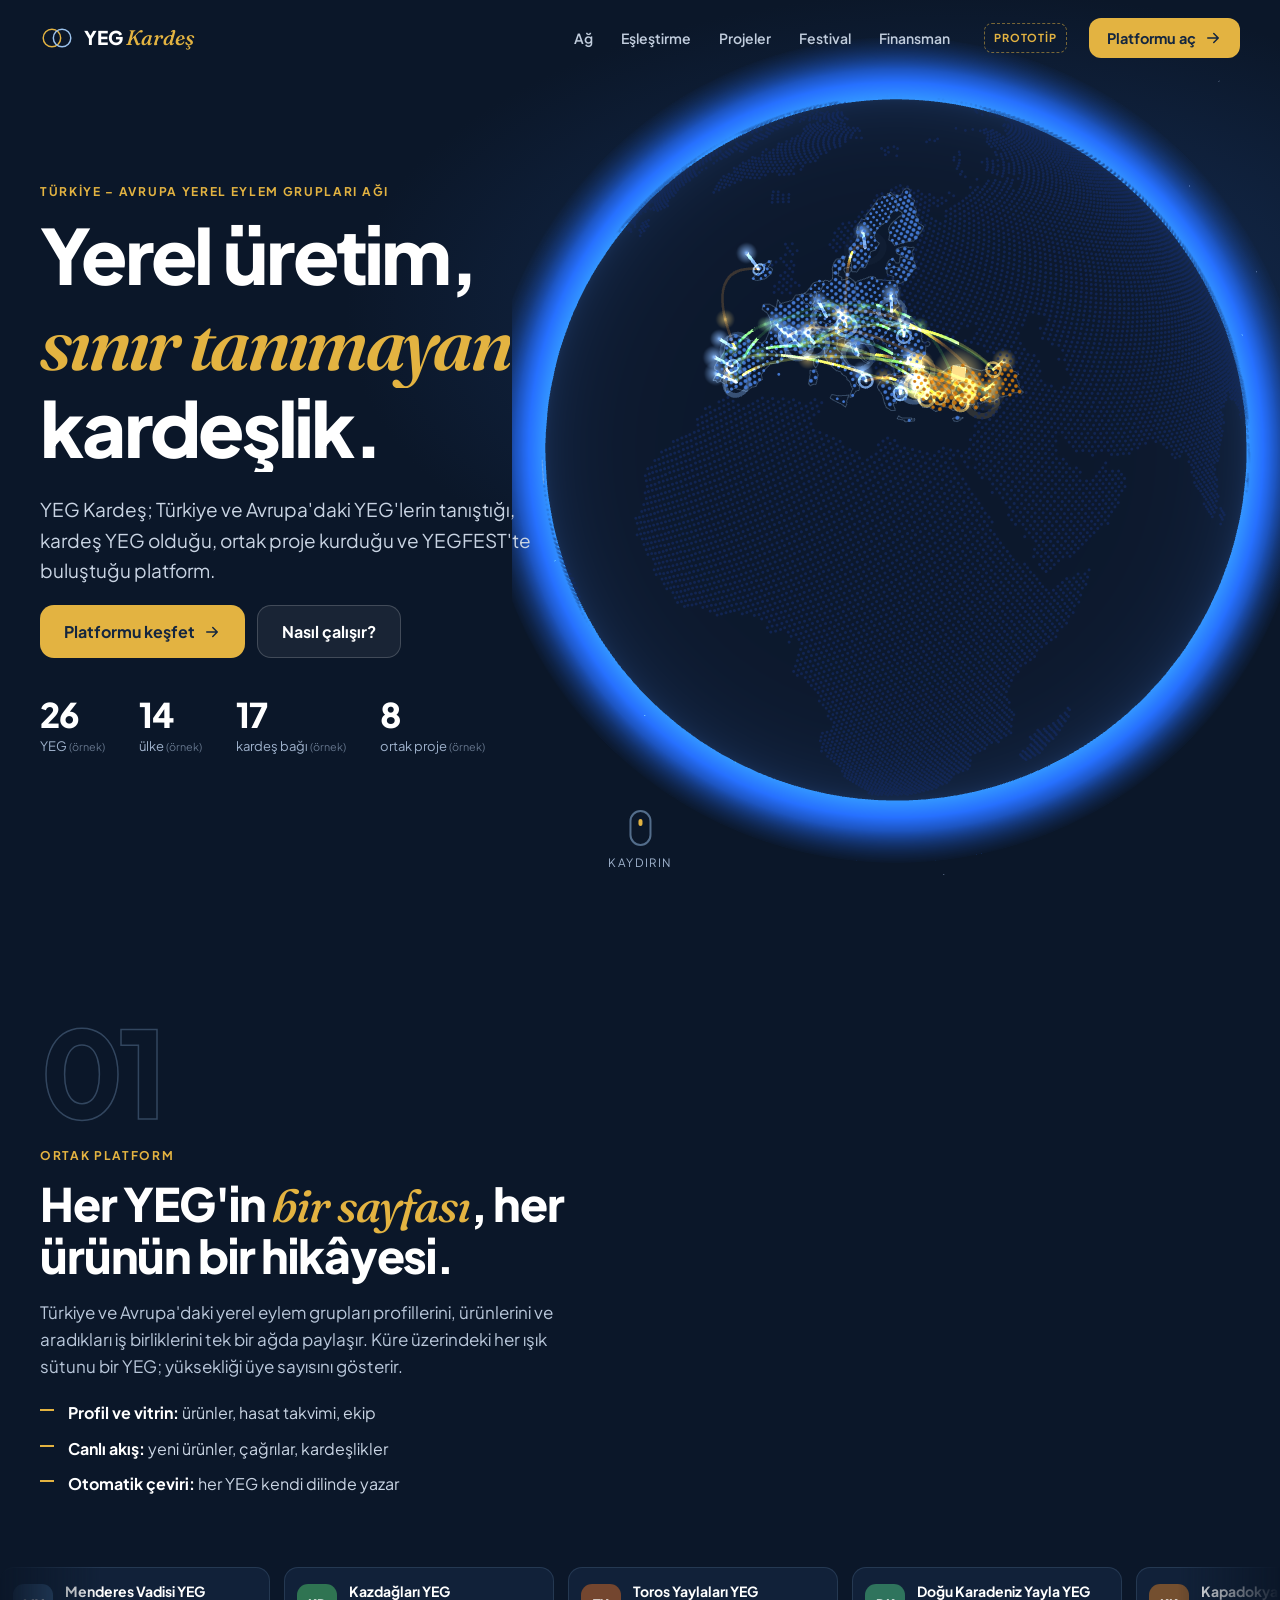
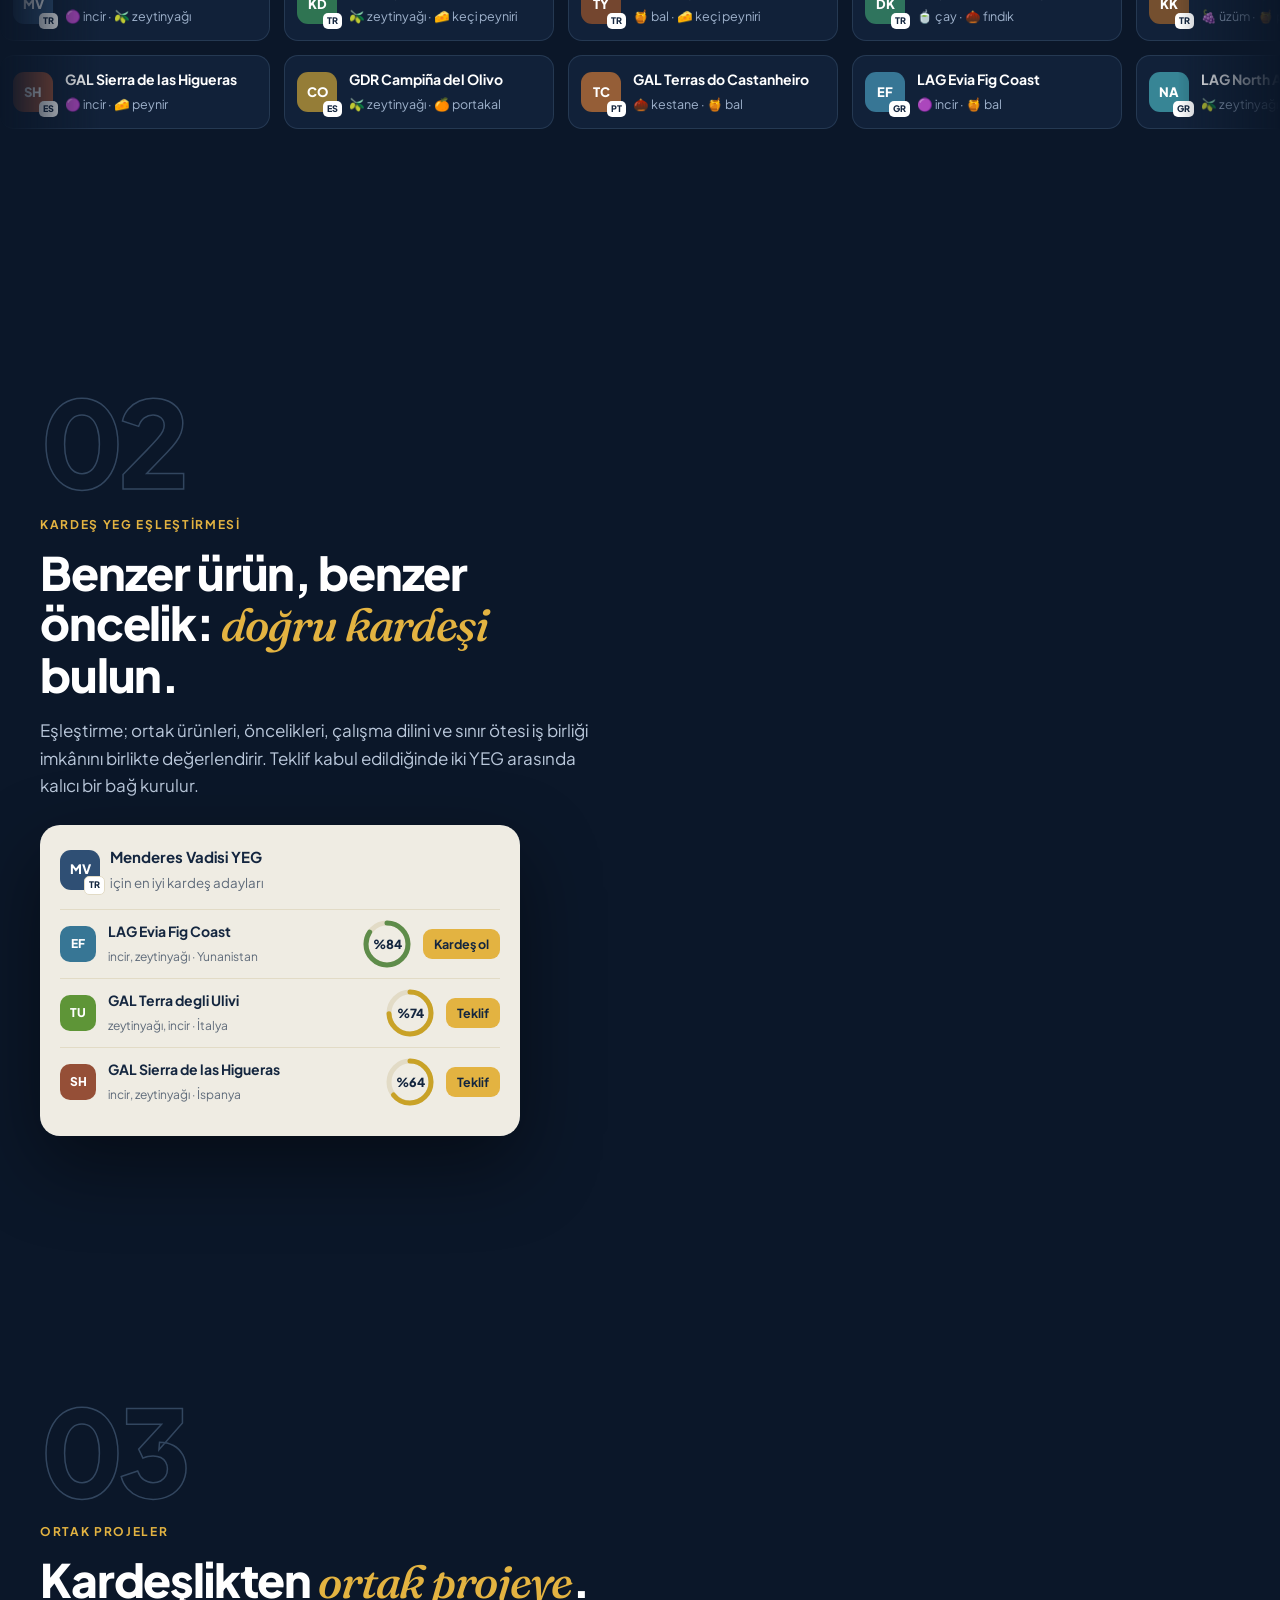
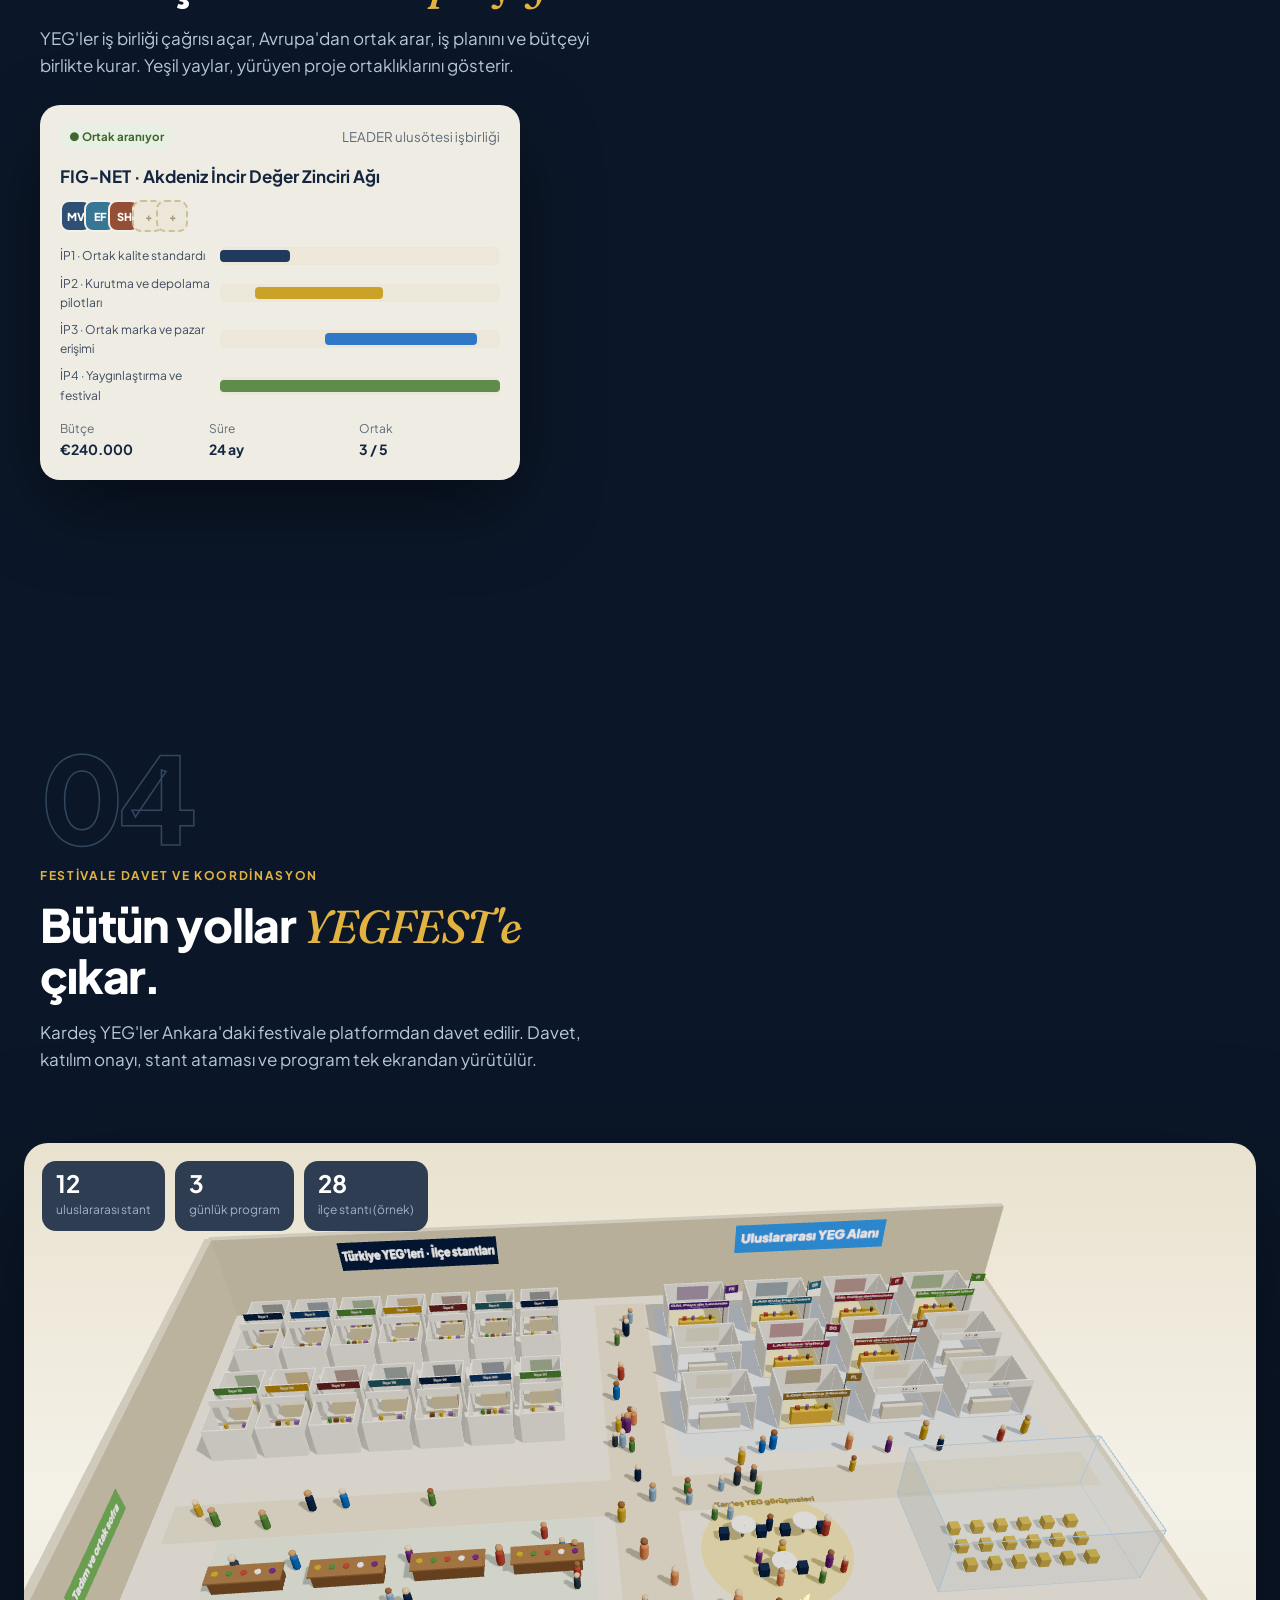
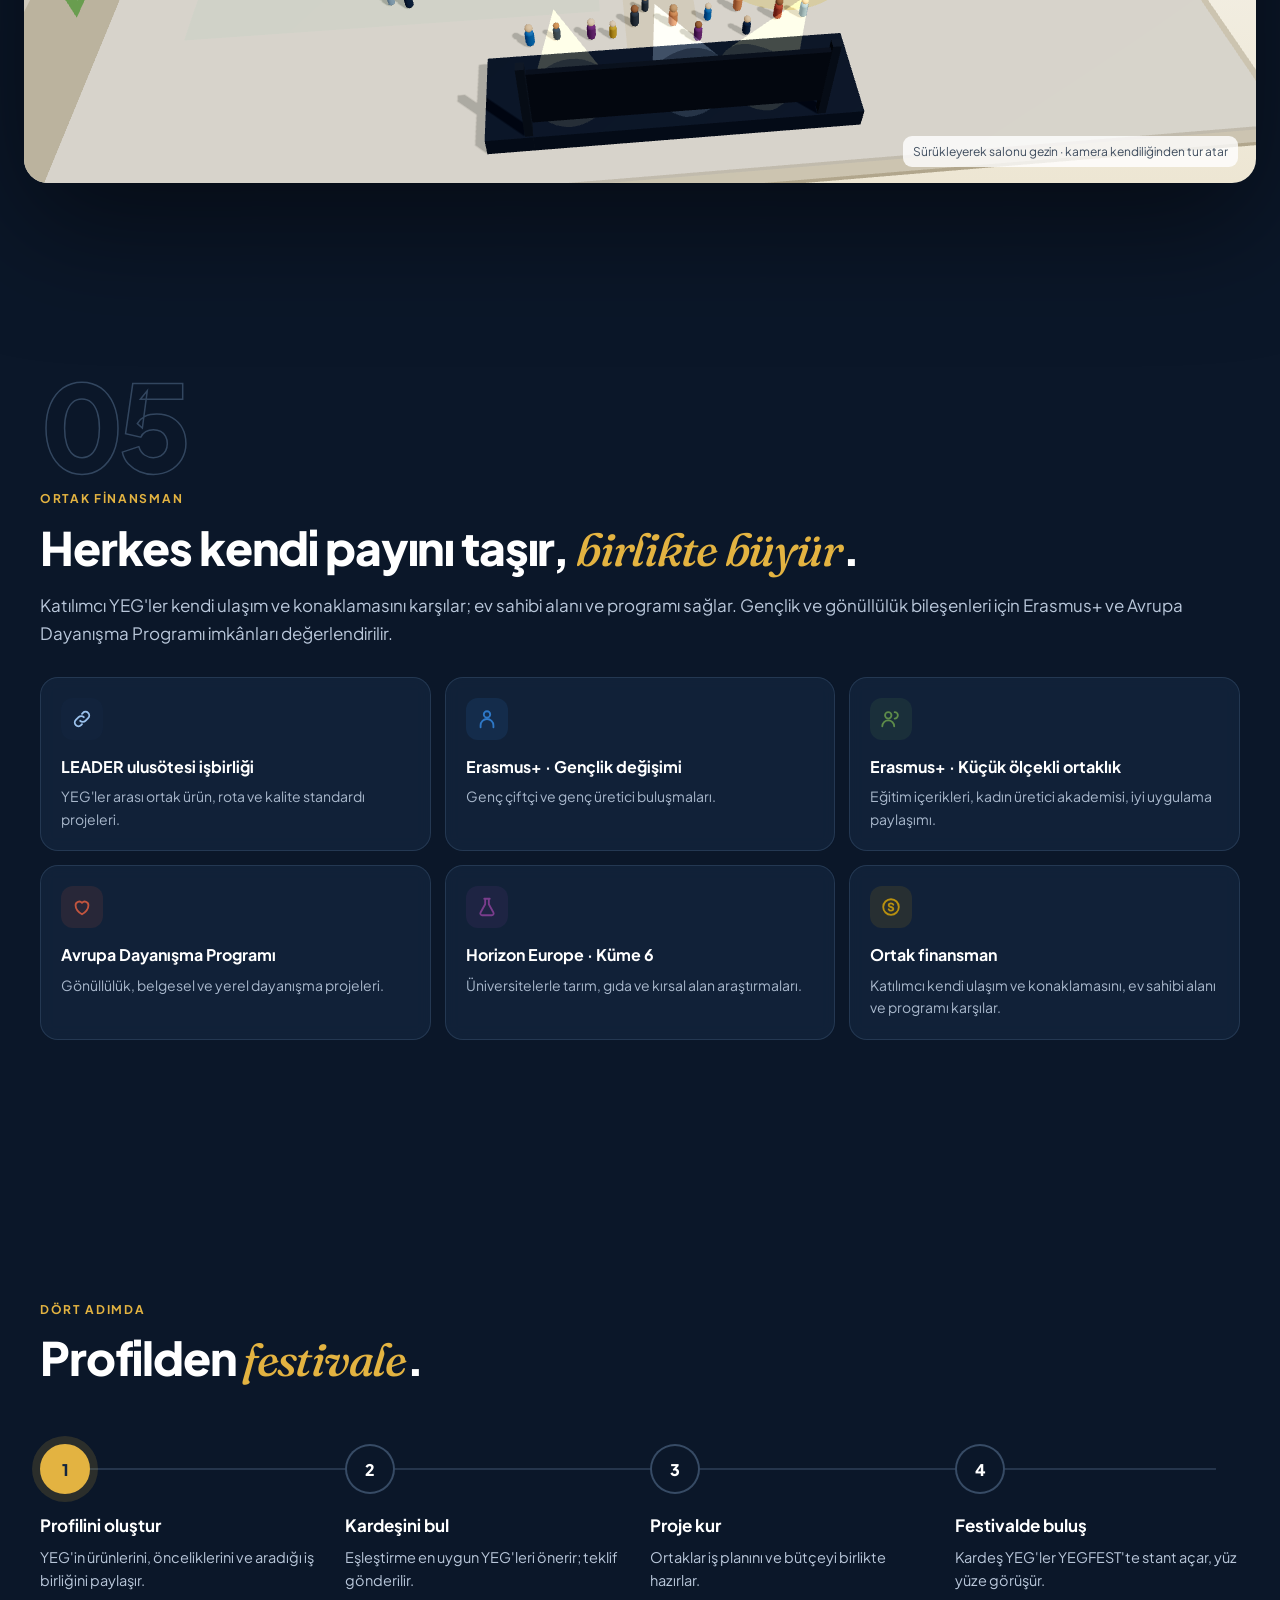
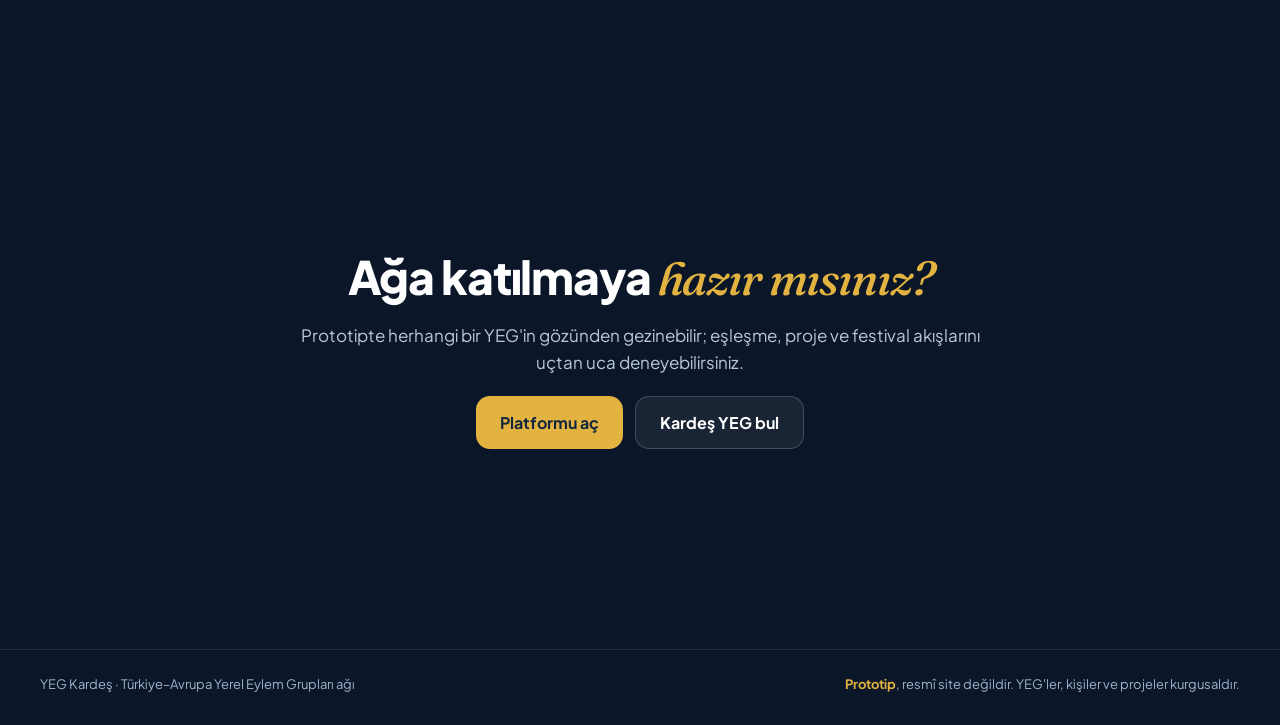
==== commit 8c32cfcf: "YEG Kardeş v3: 3D küre, 3D festival salonu ve tanıtım sayfası - index.html: kaydırdıkça sahnesi deği" ====
--- a/index.html
+++ b/index.html
@@ -4,1724 +4,145 @@
 <meta charset="utf-8">
 <meta name="viewport" content="width=device-width, initial-scale=1">
 <title>YEG Kardeş · Türkiye–Avrupa YEG Ağı</title>
-<meta name="description" content="YEG Kardeş: Türkiye ve Avrupa'daki Yerel Eylem Gruplarının tanıştığı, kardeş YEG olduğu ve ortak proje kurduğu platform. Prototip.">
+<meta name="description" content="YEG Kardeş: Türkiye ve Avrupa'daki Yerel Eylem Gruplarının tanıştığı, kardeş YEG olduğu, ortak proje kurduğu ve YEGFEST'te buluştuğu platform. Prototip.">
 <meta name="robots" content="noindex">
+<meta name="theme-color" content="#0B1729">
+<link rel="icon" href="assets/favicon.svg" type="image/svg+xml">
 <link rel="preconnect" href="https://fonts.googleapis.com">
 <link rel="preconnect" href="https://fonts.gstatic.com" crossorigin>
 <link href="https://fonts.googleapis.com/css2?family=Fraunces:ital,opsz,wght@1,9..144,500;1,9..144,600&family=Plus+Jakarta+Sans:wght@400;500;600;700;800&display=swap" rel="stylesheet">
-<style>
-:root{
-  --krem:#F4F1E8;--krem2:#ECE7D8;--krem3:#E2DBC6;--beyaz:#fff;
-  --lacivert:#1F3A5F;--koyu:#14263F;--koyu2:#0F1E33;
-  --altin:#C9A227;--altin-k:#B8900F;--altin-a:#E3B341;
-  --mavi:#2E78C7;--yesil:#5E8C4A;--kirmizi:#C2553F;
-  --metin:#14263F;--soluk:#5F6B7A;--cizgi:#DED7C4;
-  --r:16px;--g1:0 1px 2px rgba(20,38,63,.05),0 4px 16px rgba(20,38,63,.06);--g2:0 12px 40px rgba(20,38,63,.16);
-  --ease:cubic-bezier(.2,.8,.2,1);
-}
-*{box-sizing:border-box}
-html,body{margin:0}
-body{background:var(--krem);color:var(--metin);font:400 14.5px/1.55 "Plus Jakarta Sans",system-ui,sans-serif;-webkit-font-smoothing:antialiased;overflow-x:hidden}
-em,.ser{font-family:"Fraunces",Georgia,serif;font-style:italic;font-weight:500}
-a{color:var(--mavi);text-decoration:none}
-button,input,select,textarea{font:inherit;color:inherit}
-svg.i{width:18px;height:18px;fill:none;stroke:currentColor;stroke-width:1.8;stroke-linecap:round;stroke-linejoin:round;flex:none}
-
-/* ---------- Açılış ---------- */
-#splash{position:fixed;inset:0;background:var(--koyu);z-index:200;display:grid;place-items:center;transition:opacity .6s var(--ease),visibility .6s}
-#splash.bitti{opacity:0;visibility:hidden}
-#splash .ic{text-align:center;color:#fff}
-#splash .ad{font-size:30px;font-weight:800;letter-spacing:-.02em;margin-top:18px;opacity:0;animation:yuksel .7s .35s var(--ease) forwards}
-#splash .ad em{color:var(--altin-a)}
-#splash .alt{color:#9FB2CC;font-size:13px;margin-top:6px;opacity:0;animation:yuksel .7s .55s var(--ease) forwards}
-#splash .bar{width:180px;height:3px;background:#24395A;border-radius:9px;margin:22px auto 0;overflow:hidden}
-#splash .bar i{display:block;height:100%;width:0;background:var(--altin-a);animation:dol 1.3s .3s var(--ease) forwards}
-@keyframes dol{to{width:100%}}
-.isaret circle{fill:none;stroke-width:3}
-#splash .isaret circle{stroke-dasharray:120;stroke-dashoffset:120;animation:ciz 1s var(--ease) forwards}
-#splash .isaret circle:nth-child(2){animation-delay:.15s}
-@keyframes ciz{to{stroke-dashoffset:0}}
-@keyframes yuksel{from{opacity:0;transform:translateY(10px)}to{opacity:1;transform:none}}
-
-/* ---------- Yerleşim ---------- */
-.app{display:grid;grid-template-columns:252px minmax(0,1fr);min-height:100vh}
-.side{background:var(--koyu);color:#C9D4E3;position:sticky;top:0;height:100vh;display:flex;flex-direction:column;padding:18px 14px;z-index:40}
-.marka{display:flex;align-items:center;gap:10px;padding:6px 8px 18px;color:#fff;font-weight:800;font-size:18px;letter-spacing:-.01em}
-.marka em{color:var(--altin-a);font-size:20px}
-.side nav{display:flex;flex-direction:column;gap:2px;flex:1;overflow:auto}
-.side nav .baslik{font-size:10.5px;font-weight:700;letter-spacing:.12em;text-transform:uppercase;color:#6F86A6;padding:14px 12px 6px}
-.side nav a{display:flex;align-items:center;gap:12px;padding:10px 12px;border-radius:11px;color:#C1CDDD;font-weight:600;font-size:14px;position:relative;transition:background .2s,color .2s}
-.side nav a:hover{background:rgba(255,255,255,.06);color:#fff}
-.side nav a.on{background:linear-gradient(90deg,rgba(227,179,65,.18),rgba(227,179,65,.04));color:#fff}
-.side nav a.on::before{content:"";position:absolute;left:-14px;top:9px;bottom:9px;width:3px;border-radius:0 3px 3px 0;background:var(--altin-a)}
-.side nav a.on svg{color:var(--altin-a)}
-.side nav a .rozet{margin-left:auto;background:var(--altin-a);color:var(--koyu);font-size:11px;font-weight:800;border-radius:999px;padding:1px 7px;min-width:20px;text-align:center}
-.benkart{margin-top:12px;background:#1B3152;border:1px solid #2A4468;border-radius:14px;padding:12px;display:flex;gap:10px;align-items:center;cursor:pointer;position:relative;transition:border-color .2s}
-.benkart:hover{border-color:#3F5F8A}
-.benkart .k{min-width:0;flex:1}
-.benkart .k b{display:block;color:#fff;font-size:13.5px;white-space:nowrap;overflow:hidden;text-overflow:ellipsis}
-.benkart .k span{font-size:12px;color:#8FA3BF}
-.benkart select{position:absolute;inset:0;opacity:0;cursor:pointer;width:100%}
-
-main.icerik{min-width:0;display:flex;flex-direction:column}
-.ust{position:sticky;top:0;z-index:30;background:rgba(244,241,232,.85);backdrop-filter:blur(12px);-webkit-backdrop-filter:blur(12px);border-bottom:1px solid rgba(222,215,196,.7)}
-.ust .ic{display:flex;align-items:center;gap:12px;height:66px;padding:0 28px}
-.arama{flex:1;max-width:520px;display:flex;align-items:center;gap:10px;background:var(--beyaz);border:1px solid var(--cizgi);border-radius:12px;padding:0 12px;height:42px;color:var(--soluk);cursor:text;transition:border-color .2s,box-shadow .2s}
-.arama:hover{border-color:#C9BFA4}
-.arama span{flex:1;font-size:14px;white-space:nowrap;overflow:hidden;text-overflow:ellipsis}
-@media(max-width:700px){.profil-kafa .bilgi,.profil-kafa .eylem{padding-top:0}.profil-kafa{gap:12px}#anaHarita{min-height:300px!important}}
-.arama kbd{font:600 11px/1 "Plus Jakarta Sans";border:1px solid var(--cizgi);border-radius:6px;padding:4px 6px;background:var(--krem)}
-.ust .sag{margin-left:auto;display:flex;gap:8px;align-items:center}
-.ikon-btn{width:42px;height:42px;border-radius:12px;border:1px solid var(--cizgi);background:var(--beyaz);display:grid;place-items:center;cursor:pointer;position:relative;color:var(--lacivert);transition:transform .15s,border-color .2s}
-.ikon-btn:hover{border-color:#C9BFA4}
-.ikon-btn:active{transform:scale(.95)}
-.ikon-btn .nokta{position:absolute;top:7px;right:7px;min-width:17px;height:17px;border-radius:999px;background:var(--kirmizi);color:#fff;font-size:10.5px;font-weight:800;display:grid;place-items:center;padding:0 4px;border:2px solid var(--beyaz)}
-.ikon-btn .nokta.zip{animation:zip .5s var(--ease)}
-@keyframes zip{0%{transform:scale(.4)}60%{transform:scale(1.3)}100%{transform:scale(1)}}
-.proto-rozet{font-size:11px;font-weight:700;letter-spacing:.06em;text-transform:uppercase;color:#8A6D10;background:#FBF3D9;border:1px dashed #D9BE6A;border-radius:8px;padding:5px 9px;white-space:nowrap}
-.menu-btn{display:none}
-#view{padding:28px;flex:1;min-width:0}
-footer.alt-bilgi{padding:18px 28px 26px;color:var(--soluk);font-size:12px;display:flex;justify-content:space-between;gap:10px;flex-wrap:wrap;border-top:1px solid var(--cizgi)}
-footer.alt-bilgi a{color:var(--soluk);text-decoration:underline}
-
-@media(max-width:960px){
-  .app{grid-template-columns:1fr}
-  .side{position:fixed;left:0;top:0;bottom:0;width:272px;transform:translateX(-100%);transition:transform .35s var(--ease);box-shadow:var(--g2)}
-  .side.acik{transform:none}
-  .menu-btn{display:grid}
-  .ust .ic{padding:0 16px}
-  #view{padding:20px 16px}
-  .arama kbd,.proto-rozet{display:none}
-  footer.alt-bilgi{padding:16px}
-}
-.perde{position:fixed;inset:0;background:rgba(15,30,51,.45);z-index:35;opacity:0;visibility:hidden;transition:.3s}
-.perde.acik{opacity:1;visibility:visible}
-
-/* ---------- Ortak bileşenler ---------- */
-.sayfa{animation:sayfa .45s var(--ease)}
-@keyframes sayfa{from{opacity:0;transform:translateY(10px)}to{opacity:1;transform:none}}
-.yumusak .sayfa,.yumusak .rise{animation:none!important;opacity:1}
-.rise{opacity:0;animation:yuksel .55s var(--ease) forwards;animation-delay:calc(var(--i,0)*60ms)}
-.kart{background:var(--beyaz);border:1px solid var(--cizgi);border-radius:var(--r);box-shadow:var(--g1)}
-.pad{padding:20px}
-.kafa{display:flex;align-items:flex-end;justify-content:space-between;gap:16px;flex-wrap:wrap;margin-bottom:22px}
-.ust-etiket{display:inline-flex;align-items:center;gap:6px;font-size:11.5px;font-weight:700;letter-spacing:.1em;text-transform:uppercase;color:var(--altin-k);margin-bottom:8px}
-h1{font-size:clamp(24px,3vw,32px);line-height:1.15;letter-spacing:-.02em;margin:0;font-weight:800;color:var(--koyu)}
-h1 em,h2 em{color:var(--altin-k)}
-h2{font-size:18px;letter-spacing:-.01em;margin:0;font-weight:800;color:var(--koyu)}
-h3{font-size:15px;margin:0;font-weight:700}
-.aciklama{color:var(--soluk);margin:6px 0 0;max-width:680px}
-.soluk{color:var(--soluk)}
-.k12{font-size:12.5px}
-.grid{display:grid;gap:16px}
-.g2{grid-template-columns:repeat(2,minmax(0,1fr))}
-.g3{grid-template-columns:repeat(3,minmax(0,1fr))}
-.g4{grid-template-columns:repeat(4,minmax(0,1fr))}
-.g5{grid-template-columns:repeat(5,minmax(0,1fr))}
-@media(max-width:1200px){.g5{grid-template-columns:repeat(3,minmax(0,1fr))}}
-@media(max-width:1100px){.g4{grid-template-columns:repeat(2,minmax(0,1fr))}.g3{grid-template-columns:repeat(2,minmax(0,1fr))}}
-@media(max-width:640px){.g2,.g3,.g4{grid-template-columns:1fr}.g5{grid-template-columns:repeat(2,minmax(0,1fr))}}
-.satir{display:flex;align-items:center;gap:10px}
-.arasi{justify-content:space-between}
-.sar{flex-wrap:wrap}
-
-.btn{display:inline-flex;align-items:center;justify-content:center;gap:8px;border:0;border-radius:11px;padding:10px 16px;font-weight:700;font-size:14px;cursor:pointer;transition:transform .12s,background .2s,box-shadow .2s,opacity .2s;white-space:nowrap;position:relative;overflow:hidden}
-.btn:active{transform:scale(.97)}
-.btn.ana{background:var(--lacivert);color:#fff}
-.btn.ana:hover{background:var(--koyu);box-shadow:0 6px 18px rgba(31,58,95,.25)}
-.btn.altin{background:var(--altin-a);color:var(--koyu)}
-.btn.altin:hover{background:#EBC157;box-shadow:0 6px 18px rgba(201,162,39,.3)}
-.btn.cizgi{background:var(--beyaz);border:1px solid var(--cizgi);color:var(--lacivert)}
-.btn.cizgi:hover{border-color:var(--lacivert)}
-.btn.yesil{background:#E7F0E2;color:#3F6630}
-.btn.k{padding:7px 12px;font-size:13px;border-radius:9px}
-.btn:disabled{opacity:.6;cursor:default;transform:none}
-.btn .dalga{position:absolute;border-radius:50%;background:rgba(255,255,255,.45);transform:scale(0);animation:dalga .6s linear;pointer-events:none}
-@keyframes dalga{to{transform:scale(4);opacity:0}}
-
-.cip{display:inline-flex;align-items:center;gap:5px;padding:3px 10px;border-radius:999px;background:var(--krem);border:1px solid var(--cizgi);font-size:12px;font-weight:600;color:var(--lacivert);margin:0 6px 6px 0;white-space:nowrap}
-.cip.u{background:#FBF4DC;border-color:#EBD9A0;color:#735807}
-.cip.o{background:#E9F1FA;border-color:#C7DBF0;color:#245E9C}
-.cip.ok{background:#E8F0E3;border-color:#BCD2B0;color:#3F6630}
-.durum{display:inline-flex;align-items:center;gap:6px;font-size:11.5px;font-weight:700;padding:4px 10px;border-radius:999px}
-.durum::before{content:"";width:7px;height:7px;border-radius:50%;background:currentColor}
-.durum.ortak{background:#E8F0E3;color:#3F6630}
-.durum.ortak::before{animation:nabiz 1.6s infinite}
-.durum.hazirlik{background:#FBF3D9;color:#8A6D10}
-.durum.yurutuluyor{background:#E6EFFA;color:#245E9C}
-.durum.taslak{background:var(--krem2);color:var(--soluk)}
-@keyframes nabiz{0%{box-shadow:0 0 0 0 rgba(94,140,74,.6)}70%{box-shadow:0 0 0 7px rgba(94,140,74,0)}100%{box-shadow:0 0 0 0 rgba(94,140,74,0)}}
-
-.av{width:40px;height:40px;border-radius:12px;display:grid;place-items:center;font-weight:800;font-size:13px;color:#fff;flex:none;letter-spacing:.02em;position:relative}
-.av.s{width:30px;height:30px;font-size:11px;border-radius:9px}
-.av.b{width:76px;height:76px;font-size:24px;border-radius:20px;border:4px solid var(--beyaz);box-shadow:var(--g1)}
-.av .ulke{position:absolute;right:-5px;bottom:-5px;background:var(--beyaz);color:var(--koyu);font-size:9px;font-weight:800;border-radius:6px;padding:1px 4px;border:1px solid var(--cizgi);letter-spacing:.02em}
-.av.b .ulke{font-size:11px;right:-6px;bottom:-6px;padding:2px 6px}
-.yigin{display:flex}
-.yigin>*{margin-left:-8px;border:2px solid var(--beyaz)}
-.yigin>*:first-child{margin-left:0}
-.bos-slot{width:30px;height:30px;border-radius:9px;border:2px dashed #C9BFA4!important;background:var(--krem);display:grid;place-items:center;color:#A39878;font-weight:800;font-size:14px}
-
-input[type=text],input[type=number],input[type=search],select.f,textarea{width:100%;border:1px solid var(--cizgi);border-radius:11px;padding:10px 12px;background:#FDFCF8;outline:none;transition:border-color .2s,box-shadow .2s}
-input:focus,select.f:focus,textarea:focus{border-color:var(--mavi);box-shadow:0 0 0 4px rgba(46,120,199,.12)}
-textarea{resize:vertical;min-height:84px}
-label.alan{display:grid;gap:6px;font-size:13px;font-weight:700;color:var(--koyu)}
-label.alan small{font-weight:500;color:var(--soluk)}
-.secimler{display:flex;flex-wrap:wrap;gap:6px}
-.secimler label{cursor:pointer}
-.secimler input{display:none}
-.secimler span{display:inline-block;padding:6px 12px;border-radius:999px;border:1px solid var(--cizgi);background:#FDFCF8;font-size:12.5px;font-weight:600;color:var(--lacivert);user-select:none;transition:all .2s}
-.secimler input:checked+span{background:var(--lacivert);border-color:var(--lacivert);color:#fff}
-.sekmeler{display:flex;gap:4px;border-bottom:1px solid var(--cizgi);margin-bottom:18px;overflow-x:auto;scrollbar-width:none}
-.sekmeler button{background:none;border:0;padding:10px 14px;font-weight:700;color:var(--soluk);cursor:pointer;border-bottom:2.5px solid transparent;margin-bottom:-1px;white-space:nowrap;transition:color .2s,border-color .2s}
-.sekmeler button.on{color:var(--koyu);border-color:var(--altin)}
-.ilerleme{height:8px;border-radius:999px;background:var(--krem2);overflow:hidden}
-.ilerleme i{display:block;height:100%;border-radius:999px;background:linear-gradient(90deg,var(--altin),var(--altin-a));width:0;transition:width 1.2s var(--ease)}
-.ayrac{height:1px;background:var(--krem2);margin:16px 0}
-.bos{padding:36px;text-align:center;color:var(--soluk)}
-.iskelet{background:linear-gradient(90deg,var(--krem2) 25%,#F2EEE3 37%,var(--krem2) 63%);background-size:400% 100%;animation:parilti 1.2s ease infinite;border-radius:12px}
-@keyframes parilti{0%{background-position:100% 50%}100%{background-position:0 50%}}
-
-/* KPI */
-.kpi{padding:18px 18px 16px;position:relative;overflow:hidden}
-.kpi .s{font-size:28px;font-weight:800;letter-spacing:-.02em;color:var(--koyu);line-height:1}
-.kpi .l{font-size:12.5px;color:var(--soluk);margin-top:8px}
-.kpi .art{position:absolute;right:14px;top:16px;font-size:11.5px;font-weight:700;color:var(--yesil);background:#E8F0E3;border-radius:999px;padding:2px 8px}
-.kpi svg.spark{position:absolute;right:0;bottom:0;width:110px;height:40px;opacity:.55}
-
-/* Harita */
-.harita-kap{position:relative;background:radial-gradient(120% 90% at 70% 20%,#1E3A60 0%,#14263F 55%,#0F1E33 100%);border-radius:var(--r);overflow:hidden;user-select:none;touch-action:none}
-.harita-kap svg.harita{display:block;width:100%;height:100%;cursor:grab}
-.harita-kap svg.harita.suruk{cursor:grabbing}
-.harita .grat{fill:none;stroke:#2A4468;stroke-width:.6;vector-effect:non-scaling-stroke;opacity:.6}
-.harita .ulkeler-d{fill:#22385A;stroke:#14263F;stroke-width:.6;vector-effect:non-scaling-stroke}
-.harita .ulkeler-ab{fill:#2F4E79;stroke:#1A3050;stroke-width:.6;vector-effect:non-scaling-stroke}
-.harita .ulke-tr{fill:#5C5233;stroke:#8C7A3A;stroke-width:.8;vector-effect:non-scaling-stroke}
-.harita .bag{fill:none;stroke:#7FB0E6;stroke-width:1.2;opacity:.35;vector-effect:non-scaling-stroke;stroke-dasharray:1;stroke-dashoffset:1;transition:stroke-dashoffset 1.4s var(--ease),opacity .3s}
-.harita .bag.ciz{stroke-dashoffset:0}
-.harita .bag.benim{stroke:var(--altin-a);opacity:.95;stroke-width:2}
-.harita .bag.proje{stroke:#8FCB7A;opacity:.5;stroke-width:1.4}
-.harita .akis{fill:none;stroke:#FFE7A3;stroke-width:2;stroke-dasharray:.02 .08;vector-effect:non-scaling-stroke;animation:akis 2.5s linear infinite;opacity:.9}
-.harita .akis.proje{stroke:#C9EDBB}
-@keyframes akis{to{stroke-dashoffset:-1}}
-.harita .gizli{display:none}
-.mk{cursor:pointer}
-.mk .nokta{fill:#9CC3EE;stroke:#14263F;stroke-width:1.5;transition:fill .2s}
-.mk.tr .nokta{fill:var(--altin-a)}
-.mk .halka{fill:none;stroke:#9CC3EE;stroke-width:1.2;opacity:0;transform-box:fill-box;transform-origin:center}
-.mk.tr .halka{stroke:var(--altin-a)}
-.mk.canli .halka{animation:halka 2.4s var(--ease) infinite}
-.mk.ben .nokta{fill:#fff;stroke:var(--altin-a);stroke-width:3}
-.mk.ben .halka{stroke:#fff;animation:halka 2s var(--ease) infinite}
-.mk.sec .nokta{fill:#fff}
-.mk.soluk{opacity:.25}
-.mk.parla .nokta{fill:#fff}
-.mk .etiket-h{font:700 11px "Plus Jakarta Sans",system-ui,sans-serif;fill:#fff;paint-order:stroke;stroke:#0F1E33;stroke-width:3px;pointer-events:none;opacity:0;transition:opacity .2s}
-.mk:hover .etiket-h,.mk.sec .etiket-h,.mk.ben .etiket-h,.mk.parla .etiket-h{opacity:1}
-@keyframes halka{0%{opacity:.9;transform:scale(.6)}100%{opacity:0;transform:scale(2.6)}}
-.radar{fill:none;stroke:var(--altin-a);stroke-width:1.5;vector-effect:non-scaling-stroke;transform-box:fill-box;transform-origin:center;animation:radar 2s var(--ease) infinite;opacity:0}
-@keyframes radar{0%{opacity:.9;transform:scale(.05)}100%{opacity:0;transform:scale(1)}}
-.ping{fill:none;stroke:#fff;stroke-width:2;vector-effect:non-scaling-stroke;transform-box:fill-box;transform-origin:center;animation:ping 1.4s var(--ease) forwards}
-@keyframes ping{0%{opacity:1;transform:scale(.2)}100%{opacity:0;transform:scale(1)}}
-.harita-kontrol{position:absolute;right:14px;bottom:14px;display:flex;flex-direction:column;gap:6px;z-index:3}
-.harita-kontrol button{width:36px;height:36px;border-radius:10px;border:1px solid #2F4E79;background:rgba(20,38,63,.85);color:#fff;display:grid;place-items:center;cursor:pointer;backdrop-filter:blur(6px)}
-.harita-kontrol button:hover{background:#1F3A5F}
-.harita-lejant{position:absolute;left:14px;bottom:14px;display:flex;gap:14px;flex-wrap:wrap;font-size:11.5px;color:#C9D4E3;background:rgba(15,30,51,.7);border:1px solid #24395A;border-radius:10px;padding:7px 11px;backdrop-filter:blur(6px);z-index:3}
-.harita-lejant b{display:inline-block;width:9px;height:9px;border-radius:50%;margin-right:6px;vertical-align:-.5px}
-.harita-lejant i{display:inline-block;width:16px;height:2px;margin-right:6px;vertical-align:3px;border-radius:2px}
-.harita-ipucu{position:absolute;pointer-events:none;background:#fff;color:var(--koyu);border-radius:12px;padding:10px 12px;box-shadow:var(--g2);font-size:12.5px;z-index:5;opacity:0;transform:translate(-50%,calc(-100% - 14px)) scale(.96);transition:opacity .15s,transform .15s;min-width:190px;max-width:240px}
-.harita-ipucu.on{opacity:1;transform:translate(-50%,calc(-100% - 14px))}
-.harita-ipucu b{display:block;font-size:13.5px}
-.harita-ipucu::after{content:"";position:absolute;left:50%;bottom:-6px;width:12px;height:12px;background:#fff;transform:translateX(-50%) rotate(45deg)}
-.harita-ust{position:absolute;left:14px;top:14px;right:14px;display:flex;justify-content:space-between;gap:10px;z-index:3;pointer-events:none}
-.harita-ust>*{pointer-events:auto}
-.cam{background:rgba(15,30,51,.72);border:1px solid #2A4468;color:#E6ECF4;border-radius:12px;backdrop-filter:blur(8px);-webkit-backdrop-filter:blur(8px)}
-
-/* Akış */
-.akis-liste{max-height:420px;overflow:auto;scrollbar-width:thin}
-.olay{display:flex;gap:12px;padding:12px 18px;border-bottom:1px solid var(--krem2);align-items:flex-start}
-.olay.yeni{animation:olay .7s var(--ease)}
-@keyframes olay{from{opacity:0;transform:translateY(-12px);background:#FBF3D9}to{opacity:1;transform:none;background:transparent}}
-.olay .ik{width:30px;height:30px;border-radius:9px;display:grid;place-items:center;flex:none}
-.olay .ik svg{width:15px;height:15px}
-.olay p{margin:0;font-size:13.5px}
-.olay p b{cursor:pointer}
-.olay p b:hover{color:var(--mavi)}
-.olay small{color:var(--soluk);font-size:11.5px}
-.canli-rozet{display:inline-flex;align-items:center;gap:6px;font-size:11.5px;font-weight:700;color:var(--kirmizi)}
-.canli-rozet::before{content:"";width:7px;height:7px;border-radius:50%;background:var(--kirmizi);animation:nabizk 1.4s infinite}
-@keyframes nabizk{0%{box-shadow:0 0 0 0 rgba(194,85,63,.6)}70%{box-shadow:0 0 0 7px rgba(194,85,63,0)}100%{box-shadow:0 0 0 0 rgba(194,85,63,0)}}
-
-/* Skor halkası */
-.halka-s{position:relative;flex:none}
-.halka-s svg{transform:rotate(-90deg);display:block}
-.halka-s .yay{transition:stroke-dashoffset 1.3s var(--ease)}
-.halka-s span{position:absolute;inset:0;display:grid;place-items:center;font-weight:800;color:var(--koyu)}
-
-/* YEG kartları */
-.yk{overflow:hidden;cursor:pointer;transition:transform .25s var(--ease),box-shadow .25s,border-color .25s;display:flex;flex-direction:column}
-.yk:hover{transform:translateY(-4px);box-shadow:var(--g2);border-color:#D2C7A8}
-.kapak{height:76px;position:relative;overflow:hidden}
-.kapak svg{position:absolute;inset:0;width:100%;height:100%;opacity:.35}
-.yk .govde{padding:0 18px 16px;margin-top:-22px;position:relative;display:flex;flex-direction:column;gap:10px;flex:1}
-.yk .istat{display:flex;gap:16px;font-size:12px;color:var(--soluk);margin-top:auto;padding-top:10px;border-top:1px solid var(--krem2)}
-.yk .istat b{color:var(--koyu);font-size:13.5px;margin-right:3px}
-
-/* Profil */
-.profil-kapak{height:180px;border-radius:var(--r) var(--r) 0 0;position:relative;overflow:hidden}
-.profil-kapak svg.desen{position:absolute;inset:0;width:100%;height:100%;opacity:.3}
-.profil-kafa{padding:0 24px 20px;display:flex;gap:18px;align-items:flex-start;flex-wrap:wrap;margin-top:-38px;position:relative}
-.profil-kafa .bilgi{flex:1;min-width:220px;padding-top:48px}
-.profil-kafa .eylem{padding-top:50px}
-.profil-kafa .eylem{display:flex;gap:8px;flex-wrap:wrap}
-.ekip{display:flex;gap:12px;align-items:center;padding:10px 0;border-bottom:1px solid var(--krem2)}
-.ekip:last-child{border:0}
-.kisi{width:36px;height:36px;border-radius:50%;display:grid;place-items:center;font-weight:700;font-size:12.5px;color:#fff;flex:none}
-.zaman-cizgi{position:relative;padding-left:22px}
-.zaman-cizgi::before{content:"";position:absolute;left:6px;top:4px;bottom:4px;width:2px;background:var(--krem2)}
-.zaman-cizgi .z{position:relative;padding-bottom:16px}
-.zaman-cizgi .z::before{content:"";position:absolute;left:-20px;top:5px;width:10px;height:10px;border-radius:50%;background:var(--beyaz);border:2.5px solid var(--altin)}
-.urun-kart{padding:16px;display:flex;gap:12px;align-items:flex-start}
-.urun-ik{width:44px;height:44px;border-radius:12px;display:grid;place-items:center;font-size:22px;flex:none;background:#FBF4DC}
-.mevsim{display:flex;gap:2px;margin-top:8px}
-.mevsim i{width:14px;height:6px;border-radius:2px;background:var(--krem2)}
-.mevsim i.on{background:var(--altin)}
-
-/* Eşleştirme */
-.tarama{display:flex;flex-direction:column;gap:8px;font-size:13px}
-.tarama .a{display:flex;gap:10px;align-items:center;color:var(--soluk);opacity:.45;transition:opacity .3s,color .3s}
-.tarama .a.on{opacity:1;color:var(--koyu)}
-.tarama .a.tamam svg{color:var(--yesil)}
-.tarama .a .don{width:16px;height:16px;border-radius:50%;border:2px solid var(--cizgi);border-top-color:var(--altin);animation:don .8s linear infinite}
-@keyframes don{to{transform:rotate(360deg)}}
-.esles-kart{display:flex;gap:16px;align-items:center;padding:16px 18px;flex-wrap:wrap;transition:transform .25s var(--ease),box-shadow .25s}
-.esles-kart:hover{transform:translateY(-2px);box-shadow:var(--g2)}
-.esles-kart.en-iyi{border:1.5px solid var(--altin);background:linear-gradient(180deg,#FFFCF2,#fff)}
-.esles-kart .neden{display:flex;flex-wrap:wrap;gap:4px 12px;font-size:12.5px;color:var(--soluk);margin-top:6px}
-.esles-kart .neden span::before{content:"✓ ";color:var(--yesil);font-weight:800}
-
-/* Projeler */
-.pk{padding:20px;display:flex;flex-direction:column;gap:14px;cursor:pointer;transition:transform .25s var(--ease),box-shadow .25s,border-color .25s}
-.pk:hover{transform:translateY(-4px);box-shadow:var(--g2);border-color:#D2C7A8}
-.pk h3{font-size:16.5px;line-height:1.3}
-.pk .meta{display:grid;grid-template-columns:repeat(3,1fr);gap:10px;font-size:12px;color:var(--soluk)}
-.pk .meta b{display:block;color:var(--koyu);font-size:13.5px}
-.gantt{display:grid;gap:10px}
-.gantt .s{display:grid;grid-template-columns:200px 1fr;gap:12px;align-items:center;font-size:13px}
-@media(max-width:640px){.gantt .s{grid-template-columns:1fr}}
-.gantt .ray{position:relative;height:26px;background:repeating-linear-gradient(90deg,var(--krem) 0 calc(100%/var(--ay) - 1px),var(--krem2) calc(100%/var(--ay) - 1px) calc(100%/var(--ay)));border-radius:7px}
-.gantt .cubuk{position:absolute;top:4px;bottom:4px;border-radius:5px;transform-origin:left;transform:scaleX(0);transition:transform 1s var(--ease);display:flex;align-items:center;padding:0 8px;color:#fff;font-size:11px;font-weight:700;white-space:nowrap;overflow:hidden}
-.gantt .cubuk.on{transform:scaleX(1)}
-.gantt .aylar{display:flex;justify-content:space-between;font-size:11px;color:var(--soluk);margin-left:212px}
-@media(max-width:640px){.gantt .aylar{margin-left:0}}
-.ortak-kart{display:flex;gap:12px;align-items:center;padding:14px;border:1px solid var(--cizgi);border-radius:14px;background:var(--beyaz)}
-.ortak-kart.bos-o{border:1.5px dashed #CDBF97;background:#FFFCF2}
-.yorum{display:flex;gap:12px;padding:14px 0;border-bottom:1px solid var(--krem2)}
-.yorum.yeni{animation:olay .7s var(--ease)}
-
-/* Sihirbaz */
-.adimlar{display:flex;gap:0;margin-bottom:26px;position:relative}
-.adimlar .a{flex:1;display:flex;flex-direction:column;align-items:center;gap:8px;position:relative;font-size:12.5px;font-weight:700;color:var(--soluk);text-align:center}
-.adimlar .a::before{content:"";position:absolute;top:16px;left:-50%;right:50%;height:2px;background:var(--krem3);z-index:0}
-.adimlar .a:first-child::before{display:none}
-.adimlar .a.on::before,.adimlar .a.tamam::before{background:var(--altin)}
-.adimlar .a .n{width:34px;height:34px;border-radius:50%;display:grid;place-items:center;background:var(--beyaz);border:2px solid var(--krem3);z-index:1;transition:all .35s var(--ease)}
-.adimlar .a.on{color:var(--koyu)}
-.adimlar .a.on .n{border-color:var(--altin);background:var(--altin-a);color:var(--koyu);transform:scale(1.08)}
-.adimlar .a.tamam .n{border-color:var(--yesil);background:var(--yesil);color:#fff}
-.sihir-govde{animation:yuksel .4s var(--ease)}
-
-/* Festival */
-.fest-hero{border-radius:var(--r);padding:30px;color:#fff;position:relative;overflow:hidden;background:linear-gradient(120deg,#14263F 0%,#1F3A5F 55%,#2E5584 100%)}
-svg.desen{position:absolute;inset:0;width:100%;height:100%;opacity:.14;pointer-events:none}
-.fest-hero svg.desen{left:auto;bottom:auto;height:auto;right:-40px;top:-40px;width:420px;opacity:.18}
-.fest-hero h1{color:#fff}
-.fest-hero h1 em{color:var(--altin-a)}
-.fest-hero .bilgi{display:flex;gap:22px;flex-wrap:wrap;margin-top:18px;font-size:13.5px;color:#C9D4E3}
-.fest-hero .bilgi span{display:flex;gap:8px;align-items:center}
-.kanban{display:grid;grid-template-columns:repeat(4,minmax(220px,1fr));max-width:100%;gap:14px;overflow-x:auto;padding-bottom:6px}
-.kolon{background:var(--krem2);border-radius:14px;padding:12px;min-height:220px}
-.kolon .kb{display:flex;justify-content:space-between;align-items:center;font-weight:800;font-size:13px;margin:2px 4px 12px}
-.kolon .kb span{background:var(--beyaz);border-radius:999px;font-size:11.5px;padding:2px 9px;color:var(--soluk)}
-.kk{background:var(--beyaz);border:1px solid var(--cizgi);border-radius:12px;padding:12px;margin-bottom:10px;box-shadow:var(--g1)}
-.kk.gel{animation:gel .55s var(--ease)}
-@keyframes gel{from{opacity:0;transform:translateX(-24px) scale(.96)}to{opacity:1;transform:none}}
-.salon svg{width:100%;height:auto;display:block}
-.salon .stant{fill:#fff;stroke:#CFC5A8;stroke-width:1;transition:fill .3s}
-.salon .stant.dolu{fill:#E9E3D2}
-.salon .stant.int{fill:#EAF2FB;stroke:#9CC3EE}
-.salon .stant.int.atandi{fill:var(--altin-a);stroke:var(--altin-k)}
-.salon .stant.yeni{animation:stantp 1s var(--ease)}
-@keyframes stantp{0%{fill:#fff}40%{fill:#FFE7A3}100%{fill:var(--altin-a)}}
-.salon text{font:700 9px "Plus Jakarta Sans",system-ui,sans-serif;fill:var(--koyu);pointer-events:none}
-
-/* Mesajlar */
-.msj{display:grid;grid-template-columns:320px minmax(0,1fr);height:calc(100vh - 200px);min-height:520px;overflow:hidden}
-@media(max-width:860px){.msj{grid-template-columns:1fr;height:auto}.msj .liste{max-height:260px}}
-.msj .liste{border-right:1px solid var(--krem2);overflow:auto}
-.msj .lb{padding:14px 16px;border-bottom:1px solid var(--krem2)}
-.konusma{display:flex;gap:12px;padding:13px 16px;cursor:pointer;align-items:center;border-bottom:1px solid var(--krem2);transition:background .2s}
-.konusma:hover{background:#FBF8EE}
-.konusma.on{background:#F7F1DE}
-.konusma .k{min-width:0;flex:1}
-.konusma .k b{display:block;font-size:13.5px;white-space:nowrap;overflow:hidden;text-overflow:ellipsis}
-.konusma .k span{display:block;font-size:12.5px;color:var(--soluk);white-space:nowrap;overflow:hidden;text-overflow:ellipsis}
-.konusma .okunmadi{background:var(--mavi);color:#fff;border-radius:999px;font-size:11px;font-weight:800;padding:1px 7px}
-.msj .pencere{display:flex;flex-direction:column;min-height:0}
-.msj .pb{padding:12px 18px;border-bottom:1px solid var(--krem2);display:flex;gap:12px;align-items:center}
-.msj .govde{flex:1;padding:20px;display:flex;flex-direction:column;gap:12px;overflow:auto;background:#FBFAF5;min-height:300px}
-.balon-s{display:flex;gap:10px;align-items:flex-end;max-width:80%;animation:balon .35s var(--ease)}
-.balon-s.ben{align-self:flex-end;flex-direction:row-reverse}
-@keyframes balon{from{opacity:0;transform:translateY(8px) scale(.98)}to{opacity:1;transform:none}}
-.balon{padding:10px 14px;border-radius:16px 16px 16px 4px;background:var(--beyaz);border:1px solid var(--cizgi);font-size:14px}
-.ben .balon{background:var(--lacivert);color:#fff;border-color:var(--lacivert);border-radius:16px 16px 4px 16px}
-.balon .ust-ad{font-size:11.5px;font-weight:700;color:var(--altin-k);margin-bottom:2px}
-.balon .alt-m{display:flex;gap:10px;align-items:center;font-size:11px;opacity:.7;margin-top:6px;flex-wrap:wrap}
-.balon .ceviri{background:none;border:0;padding:0;color:inherit;text-decoration:underline;cursor:pointer;font-size:11px}
-.yaziyor{display:flex;gap:4px;padding:12px 14px;background:var(--beyaz);border:1px solid var(--cizgi);border-radius:16px 16px 16px 4px}
-.yaziyor i{width:7px;height:7px;border-radius:50%;background:#B9B09A;animation:yaz 1.2s infinite}
-.yaziyor i:nth-child(2){animation-delay:.15s}.yaziyor i:nth-child(3){animation-delay:.3s}
-@keyframes yaz{0%,60%,100%{transform:translateY(0);opacity:.5}30%{transform:translateY(-4px);opacity:1}}
-.msj .yazma{padding:12px;border-top:1px solid var(--krem2);display:flex;gap:8px;align-items:flex-end;background:var(--beyaz)}
-.msj .yazma textarea{min-height:44px;max-height:140px;resize:none}
-
-/* Fon */
-.fon{padding:20px;display:flex;flex-direction:column;gap:10px}
-.fon .ust-f{display:flex;gap:12px;align-items:center}
-.fon .ik{width:42px;height:42px;border-radius:12px;display:grid;place-items:center;flex:none}
-.fon dl{margin:0;display:grid;grid-template-columns:auto 1fr;gap:4px 12px;font-size:13px}
-.fon dt{color:var(--soluk)}
-.fon dd{margin:0}
-.bar{height:16px;border-radius:999px;background:var(--krem2);overflow:hidden;display:flex}
-.bar i{display:block;height:100%;transition:width .8s var(--ease)}
-.uyari{background:#FBF4DC;border:1px solid #EBD9A0;border-radius:12px;padding:12px 14px;font-size:13px;color:#5D4806}
-
-/* Açılır pencereler */
-.modal-perde{position:fixed;inset:0;background:rgba(15,30,51,.5);z-index:100;display:grid;place-items:center;padding:16px;opacity:0;transition:opacity .25s;backdrop-filter:blur(3px)}
-.modal-perde.on{opacity:1}
-.modal{background:var(--beyaz);border-radius:20px;width:min(560px,100%);max-height:calc(100vh - 32px);overflow:auto;box-shadow:var(--g2);transform:translateY(16px) scale(.97);transition:transform .3s var(--ease)}
-.modal-perde.on .modal{transform:none}
-.modal .mb{padding:20px 22px;border-bottom:1px solid var(--krem2);display:flex;justify-content:space-between;align-items:center;gap:12px}
-.modal .mg{padding:20px 22px}
-.modal .ma{padding:14px 22px;border-top:1px solid var(--krem2);display:flex;justify-content:flex-end;gap:8px;background:#FDFCF8;border-radius:0 0 20px 20px}
-.kapat{background:none;border:0;cursor:pointer;color:var(--soluk);padding:4px;border-radius:8px}
-.kapat:hover{background:var(--krem)}
-.mektup{background:#FDFCF8;border:1px solid var(--cizgi);border-radius:12px;padding:18px;font-size:13.5px;white-space:pre-wrap;font-family:Georgia,serif;line-height:1.6}
-
-.acilir{position:absolute;top:52px;right:0;width:360px;max-width:calc(100vw - 24px);background:var(--beyaz);border:1px solid var(--cizgi);border-radius:16px;box-shadow:var(--g2);z-index:60;opacity:0;transform:translateY(-8px);pointer-events:none;transition:all .2s var(--ease)}
-.acilir.on{opacity:1;transform:none;pointer-events:auto}
-.bildirim{display:flex;gap:12px;padding:12px 16px;border-bottom:1px solid var(--krem2);cursor:pointer;align-items:flex-start;font-size:13px}
-.bildirim:hover{background:#FBF8EE}
-.bildirim.yeni-b{background:#FFFBEF}
-.bildirim .o{width:8px;height:8px;border-radius:50%;background:var(--mavi);margin-top:6px;flex:none}
-
-.palet{position:fixed;inset:0;z-index:110;background:rgba(15,30,51,.45);display:none;align-items:flex-start;justify-content:center;padding:12vh 16px 16px;backdrop-filter:blur(3px)}
-.palet.on{display:flex;animation:yuksel .2s}
-.palet .ic{width:min(620px,100%);background:var(--beyaz);border-radius:18px;box-shadow:var(--g2);overflow:hidden}
-.palet input{border:0!important;box-shadow:none!important;border-radius:0;padding:18px 20px;font-size:16px;border-bottom:1px solid var(--krem2)!important;background:#fff}
-.palet .sonuc{max-height:420px;overflow:auto;padding:8px}
-.palet .grp{font-size:11px;font-weight:700;letter-spacing:.1em;text-transform:uppercase;color:var(--soluk);padding:10px 12px 4px}
-.palet .ps{display:flex;gap:12px;align-items:center;padding:9px 12px;border-radius:10px;cursor:pointer}
-.palet .ps.on,.palet .ps:hover{background:#F5EFDC}
-
-.toast-kap{position:fixed;right:20px;bottom:20px;z-index:150;display:flex;flex-direction:column;gap:10px;align-items:flex-end}
-.toast{background:var(--koyu);color:#fff;padding:12px 16px;border-radius:14px;font-weight:600;font-size:13.5px;box-shadow:var(--g2);display:flex;gap:10px;align-items:center;max-width:380px;animation:toast .35s var(--ease)}
-.toast b{color:var(--altin-a)}
-.toast.git{animation:toastg .3s forwards}
-@keyframes toast{from{opacity:0;transform:translateX(30px)}to{opacity:1;transform:none}}
-@keyframes toastg{to{opacity:0;transform:translateX(30px)}}
-@media(max-width:640px){.toast-kap{left:12px;right:12px;bottom:12px;align-items:stretch}.toast{max-width:none}}
-canvas#konfeti{position:fixed;inset:0;pointer-events:none;z-index:160}
-</style>
+<link rel="stylesheet" href="css/uc3.css">
+<link rel="stylesheet" href="css/landing.css">
+<script>document.documentElement.classList.add('js')</script>
+<script type="importmap">{ "imports": { "three": "./vendor/three.module.min.js" } }</script>
 </head>
 <body>
 
-<div id="splash">
-  <div class="ic">
-    <svg class="isaret" width="74" height="54" viewBox="0 0 74 54"><circle cx="26" cy="27" r="19" stroke="#E3B341"/><circle cx="48" cy="27" r="19" stroke="#9CC3EE"/></svg>
-    <div class="ad">YEG <em>Kardeş</em></div>
-    <div class="alt">Türkiye ve Avrupa'nın Yerel Eylem Grupları bir arada</div>
-    <div class="bar"><i></i></div>
-  </div>
-</div>
+<div class="ilerleme-cubuk" id="ilerleme"></div>
+<div class="kure-sabit" id="kureSabit"><div class="kure-isik"></div></div>
 
-<div class="app">
-  <aside class="side" id="side">
-    <div class="marka">
-      <svg class="isaret" width="34" height="26" viewBox="0 0 74 54"><circle cx="26" cy="27" r="19" stroke="#E3B341"/><circle cx="48" cy="27" r="19" stroke="#9CC3EE"/></svg>
-      <span>YEG <em>Kardeş</em></span>
+<header class="ust-nav" id="ustNav">
+  <a class="marka" href="#giris">
+    <svg width="34" height="26" viewBox="0 0 74 54" fill="none" stroke-width="3.2"><circle cx="26" cy="27" r="19" stroke="#E3B341"/><circle cx="48" cy="27" r="19" stroke="#9CC3EE"/></svg>
+    <span>YEG <em>Kardeş</em></span>
+  </a>
+  <nav>
+    <a href="#ag">Ağ</a><a href="#eslesme">Eşleştirme</a><a href="#projeler">Projeler</a><a href="#festival">Festival</a><a href="#finansman">Finansman</a>
+  </nav>
+  <span class="proto">Prototip</span>
+  <a class="btn altin" href="platform.html">Platformu aç <svg class="i" viewBox="0 0 24 24"><path d="M5 12h14M13 6l6 6-6 6"/></svg></a>
+</header>
+
+<main>
+  <!-- GİRİŞ -->
+  <section class="hero" id="giris" data-sahne="giris">
+    <div class="ic">
+      <div class="ust-etiket r">Türkiye – Avrupa Yerel Eylem Grupları Ağı</div>
+      <h1 class="baslik-anim">Yerel üretim, <em>sınır tanımayan</em> kardeşlik.</h1>
+      <p class="lead r">YEG Kardeş; Türkiye ve Avrupa'daki YEG'lerin tanıştığı, kardeş YEG olduğu, ortak proje kurduğu ve YEGFEST'te buluştuğu platform.</p>
+      <div class="eylem r">
+        <a class="btn altin buyuk miknatis" href="platform.html">Platformu keşfet <svg class="i" viewBox="0 0 24 24"><path d="M5 12h14M13 6l6 6-6 6"/></svg></a>
+        <a class="btn hayalet buyuk" href="#ag">Nasıl çalışır?</a>
+      </div>
+      <div class="sayilar r" id="sayilar"></div>
     </div>
-    <nav id="nav"></nav>
-    <div class="benkart" id="benKart" title="Hangi YEG adına gezdiğinizi değiştirin">
-      <div id="benAv"></div>
-      <div class="k"><b id="benAd"></b><span>Hesabı değiştir ▾</span></div>
-      <select id="benSec" aria-label="Aktif YEG"></select>
+    <a class="kaydir-ipucu" href="#ag"><span></span>Kaydırın</a>
+  </section>
+
+  <!-- 01 AĞ -->
+  <section class="bolum" id="ag" data-sahne="ag">
+    <div class="ic">
+      <div class="no r">01</div>
+      <div class="ust-etiket r">Ortak platform</div>
+      <h2 class="r">Her YEG'in <em>bir sayfası</em>, her ürünün bir hikâyesi.</h2>
+      <p class="r">Türkiye ve Avrupa'daki yerel eylem grupları profillerini, ürünlerini ve aradıkları iş birliklerini tek bir ağda paylaşır. Küre üzerindeki her ışık sütunu bir YEG; yüksekliği üye sayısını gösterir.</p>
+      <ul class="liste r">
+        <li><b>Profil ve vitrin:</b> ürünler, hasat takvimi, ekip</li>
+        <li><b>Canlı akış:</b> yeni ürünler, çağrılar, kardeşlikler</li>
+        <li><b>Otomatik çeviri:</b> her YEG kendi dilinde yazar</li>
+      </ul>
     </div>
-  </aside>
-  <div class="perde" id="perde"></div>
+    <div class="serit" id="yegSerit"></div>
+  </section>
 
-  <main class="icerik">
-    <div class="ust">
-      <div class="ic">
-        <button class="ikon-btn menu-btn" id="menuBtn" aria-label="Menü"></button>
-        <div class="arama" id="aramaAc"><span id="aramaIk"></span><span>YEG, proje veya sayfa ara…</span><kbd>Ctrl K</kbd></div>
-        <div class="sag">
-          <span class="proto-rozet" title="Bu sayfa bir prototiptir. YEG'ler, kişiler, projeler ve mesajlar kurgusaldır.">Prototip</span>
-          <div style="position:relative">
-            <button class="ikon-btn" id="zilBtn" aria-label="Bildirimler"></button>
-            <div class="acilir" id="zilPanel"></div>
-          </div>
-          <a class="btn altin" href="#proje-olustur" id="yeniProjeBtn"></a>
-        </div>
+  <!-- 02 EŞLEŞTİRME -->
+  <section class="bolum" id="eslesme" data-sahne="esles">
+    <div class="ic">
+      <div class="no r">02</div>
+      <div class="ust-etiket r">Kardeş YEG eşleştirmesi</div>
+      <h2 class="r">Benzer ürün, benzer öncelik: <em>doğru kardeşi</em> bulun.</h2>
+      <p class="r">Eşleştirme; ortak ürünleri, öncelikleri, çalışma dilini ve sınır ötesi iş birliği imkânını birlikte değerlendirir. Teklif kabul edildiğinde iki YEG arasında kalıcı bir bağ kurulur.</p>
+      <div class="mock-kart r" id="eslesMock"></div>
+    </div>
+  </section>
+
+  <!-- 03 PROJELER -->
+  <section class="bolum" id="projeler" data-sahne="proje">
+    <div class="ic">
+      <div class="no r">03</div>
+      <div class="ust-etiket r">Ortak projeler</div>
+      <h2 class="r">Kardeşlikten <em>ortak projeye</em>.</h2>
+      <p class="r">YEG'ler iş birliği çağrısı açar, Avrupa'dan ortak arar, iş planını ve bütçeyi birlikte kurar. Yeşil yaylar, yürüyen proje ortaklıklarını gösterir.</p>
+      <div class="mock-kart r" id="projeMock"></div>
+    </div>
+  </section>
+
+  <!-- 04 FESTİVAL -->
+  <section class="bolum festival-bolum" id="festival" data-sahne="fest">
+    <div class="ic">
+      <div class="no r">04</div>
+      <div class="ust-etiket r">Festivale davet ve koordinasyon</div>
+      <h2 class="r">Bütün yollar <em>YEGFEST'e</em> çıkar.</h2>
+      <p class="r">Kardeş YEG'ler Ankara'daki festivale platformdan davet edilir. Davet, katılım onayı, stant ataması ve program tek ekrandan yürütülür.</p>
+    </div>
+    <div class="salon-sahne r" id="salonSahne">
+      <div class="salon-rozetler">
+        <div><b data-say="12">0</b><span>uluslararası stant</span></div>
+        <div><b data-say="3">0</b><span>günlük program</span></div>
+        <div><b data-say="28">0</b><span>ilçe stantı (örnek)</span></div>
       </div>
+      <div class="salon-not">Sürükleyerek salonu gezin · kamera kendiliğinden tur atar</div>
     </div>
-    <div id="view"></div>
-    <footer class="alt-bilgi">
-      <span>YEG Kardeş · Türkiye–Avrupa Yerel Eylem Grupları ağı · <b>Prototip</b>, resmî site değildir. YEG'ler, kişiler, projeler ve mesajlar kurgusaldır.</span>
-      <span>Yaptığınız değişiklikler yalnızca bu tarayıcıda tutulur · <a href="#" id="sifirla">Başa dön</a></span>
-    </footer>
-  </main>
-</div>
+  </section>
 
-<div class="palet" id="palet"><div class="ic"><input type="search" id="paletGir" placeholder="YEG, proje, ürün veya sayfa ara…" autocomplete="off"><div class="sonuc" id="paletSonuc"></div></div></div>
-<div class="toast-kap" id="toastKap"></div>
-<canvas id="konfeti"></canvas>
+  <!-- 05 FİNANSMAN -->
+  <section class="bolum" id="finansman" data-sahne="fon">
+    <div class="ic genis">
+      <div class="no r">05</div>
+      <div class="ust-etiket r">Ortak finansman</div>
+      <h2 class="r">Herkes kendi payını taşır, <em>birlikte büyür</em>.</h2>
+      <p class="r">Katılımcı YEG'ler kendi ulaşım ve konaklamasını karşılar; ev sahibi alanı ve programı sağlar. Gençlik ve gönüllülük bileşenleri için Erasmus+ ve Avrupa Dayanışma Programı imkânları değerlendirilir.</p>
+      <div class="fon-izgara" id="fonIzgara"></div>
+    </div>
+  </section>
 
-<script>
-const MAP = {"w":1000,"h":700,"eu":"M511,161.5L510.1,162.1L509.6,163.6L508.8,163.9L508.1,164.5L508,169.4L509.5,171.2L508.7,171.5L508,172L507.6,172.9L507.1,174.7L505.3,175.7L504.6,176.5L503.5,178.2L503.1,180.6L502,181.7L500.8,181.9L501.4,179.9L502.3,178.3L501.4,177.3L500.8,175.5L500.1,174.3L500.6,172.8L500.2,170.4L500.2,168L501,166.8L501.9,165.8L503.3,163.5L504.8,161.9L506.9,161.1L507.9,161.7L508.3,160.2L509,159.8L509.6,160.2ZM481.6,196.1L480.9,197.2L480.4,197.1L480,195.6L479.9,191.9L480.1,190L482.7,183.2L483.8,182.7L485.4,178.5L485.8,176.7L486.5,175L486.9,173.5L487.3,172.9L488,173.2L488.3,173.4L487.6,174.3L487.7,175.4L487.6,175.9L485.7,180.8L485.2,184L484.5,184.8ZM551,-20L551.1,-19.7L548.7,-18.9L546.8,-19.7L545.9,-19.1L544.3,-18.9L542.5,-18.4L542,-17.5L541.5,-17.1L539.7,-18.1L537.9,-19.9L536.9,-18.3L536.1,-18L535.3,-19.2L534.7,-19.4L534.4,-18.9L534.3,-17.7L533.9,-16.8L533.8,-16.2L533.9,-13.8L533.9,-13.3L532.3,-13.5L532.4,-12.8L532.8,-12.5L533,-12.2L532.4,-11.6L530.8,-11.6L530.7,-11L531.2,-10.2L531,-9.4L530.7,-9.1L528.8,-8.4L527.7,-8.5L527.5,-8L527.4,-7.3L527.6,-6.7L528.2,-6.4L528.4,-6L528.4,-5.2L528,-5L526.7,-6.4L526.4,-6.3L526.7,-5.6L527.4,-4.7L527.9,-3.9L528.3,-2.9L528.3,-2.1L527,0.6L525.9,2.3L525.1,3.8L524.6,5.4L525.3,6.1L526.1,7.2L526.8,9.3L527.5,11.2L528.8,12.9L528.7,14L528.5,14.8L526.5,16.8L524.4,19.7L522.3,26.8L521.5,27.8L519.4,29.1L518.6,30.3L517.1,31.8L514.2,33.1L513,34.8L512.5,36.5L511.8,36.6L511.1,36L510.2,35.6L510.2,36.7L510.2,37.5L508.8,36.3L508.1,37.5L507.7,39.3L505.8,41.8L503.6,41.5L503.4,41.9L503.9,42.2L504,42.6L503.6,42.8L503,42.8L502.1,43.3L501.5,43.3L501.3,44.5L500.8,46L499.6,46.6L499,46.7L498.6,47.5L500.6,47.6L500.5,48.3L500.5,49L500.3,49.7L498.1,50.8L497.8,51.7L497.4,52.2L496.4,52.2L496.4,51.7L496.5,51.2L495.1,51.3L494.6,50.1L494.3,50.4L494.5,51.4L494.9,52.3L495.4,53.8L495.1,54.7L494.7,55.2L495,55.6L495.8,55.9L496.1,56.4L495.2,57L494,58.7L492.9,58.8L492.1,59.9L491.4,59.9L490.7,59.2L489.7,58.6L489.4,59.7L489.3,60.5L490,62.5L491.1,64.1L492.1,64.8L491.4,65.2L490.8,66.3L490.3,69.5L489.9,70.8L489.6,73L489.8,74.9L490.1,75.8L490.6,77L489.2,76.9L487.7,76.2L488,77.7L487.1,79.5L487.3,81.1L487.5,82.1L487.2,83.8L487.7,84.4L487.9,85.4L487.6,86.1L487.8,86.8L487.8,89.1L488.2,92.6L488.1,93.4L489,96.4L488.8,97.6L488.7,98.9L489.9,100.2L491,100.2L492,100.2L492.4,100.5L492.9,101.4L493.2,102.5L494.1,102.4L495.5,101.5L496.4,101.2L497.1,103L498.8,105.2L499.8,106.2L501.4,106.7L503.2,108.5L503,110.7L503.8,111.4L505.9,112.2L506.6,113.4L507,114.4L507.6,115.2L508.3,117.7L508.2,119.3L507.4,119.8L505.4,121.6L504.6,122.9L504,123.6L502,125.4L501.3,125.7L500.7,126.6L500,127L499.4,126.8L497.2,128.4L497.4,129.1L499.1,129.3L500,128.9L500.7,128.2L501.4,127.9L502,128.1L502.7,127.4L503.3,127.2L503.9,127.4L504.6,128.9L503.3,129.7L502.3,129.8L501.9,132.3L501.4,133.3L501,133.8L498.9,134.9L497.5,136.3L495.9,137.4L495.2,137.2L494.1,138.3L491.7,139.6L490.5,141.3L487.7,142.9L486.3,144.2L482.4,144.3L478.8,144L477.6,144.6L478.8,144.8L479.6,145.4L480.6,145.1L483,145.4L484.2,145.7L485.8,147.8L484.6,148.5L482.6,149L483.4,151.9L484,153.9L483.2,155.1L483.2,160.4L482.1,160.5L481.6,162.7L482,163.8L482,166.5L482.2,168.1L482.8,169.6L482.6,171.1L480.8,174.7L480.8,176.4L481.2,177.4L481.4,179L480.6,182.1L480,184.8L479.3,186.9L477.7,189.5L477,191.5L475.1,197.6L474.2,198.8L473,199.7L471.8,198.8L470.6,198.3L469.2,198.4L466.9,199.1L463.6,198.6L460.3,198.8L459.5,199.4L459.9,201.6L458.7,201.9L457.6,201.2L456.5,201.9L455.6,202.7L453.8,204.6L453.2,205.8L453,208.1L453.9,210.1L454.6,212.5L452.5,215.3L451.4,215.4L448,214.5L441.9,216.1L436.6,214.5L437.3,213L437.3,211.8L437.7,210.2L437.9,208.4L437.9,207.2L437.6,205.9L436.4,204.2L433.6,198.5L432.9,196.1L432.3,195.1L432.8,195.1L435.1,196.4L435.7,196.3L436.3,195.8L435.7,194L435.1,193.2L434.7,191.9L436.2,191.6L437.2,191.8L438,190.4L437.6,188.2L436.6,187.4L435.7,187.1L434.1,183.5L432.4,181.6L429.5,174.4L428.6,169.6L427.5,170L427.1,167.8L426.8,165.8L426.8,164.4L425.2,163.4L425.2,162.4L425.1,157.8L423.4,157.1L422.4,154.4L422.4,149.6L421.3,148.6L420.4,148.8L420.5,147.6L420.8,146.5L420.5,142L420.6,137.8L420.2,136.6L420.1,135.1L420.4,133.9L420.7,133.2L421.9,133.1L422.9,134.2L422.9,134.2L423.7,137.1L424.4,137.5L425.6,136.8L426.5,134.9L427.1,131.8L427.8,128.9L427.4,125.8L426.9,123L426.9,122.2L428.7,120L429.4,118.1L430,116.4L430.7,115.8L431.6,115.7L432.7,115.4L434.1,114.3L435.4,112.7L436.4,111.3L436.9,108.4L436.9,106.9L437.4,105.9L437.9,103.8L437.6,101.6L436.5,98.4L435.4,93.8L435.3,91.4L435.9,90.9L437.2,90.6L439.5,90.6L439.7,90.3L440,89.2L440.6,87.8L441.2,86.7L441.7,85.3L441.9,83.9L440.7,81.7L439,79.5L437.9,78.8L435.9,76.9L434.6,75.3L435.7,69.7L436.5,65.5L436.7,64.4L436.7,62.9L435.2,55.9L435.3,54.4L435.6,53L435.5,50.7L435.5,48.6L435.8,48L436.6,46.8L436,45L435.9,44.8L434.8,40.2L437.2,35.8L436.9,33.5L438.3,31.8L440.7,28L442.1,25.9L442.4,25.6L443.5,24.6L445.4,23.6L447.6,23.1L448.5,23.2L452.2,24.1L455,24.7L455.4,24.2L456.1,22.9L456.9,21.2L457,19.2L456.8,16.4L456.4,14.6L454.4,13.4L452.3,11.8L455.1,7L457,3.7L459.4,-1.3L460.2,-3.4L460.7,-4.3L461.5,-12.1L462,-14.3L462.4,-15.4L462.4,-16.6L462.2,-18.6L462,-20L551,-20ZM511.9,159.6L511.8,160.9L511.1,160.9L510.6,159.9L511.6,158.3L513.3,158.3L513.9,158.6ZM502.5,135.5L502,135.8L501.8,135.7L502,134.7L502.3,134.2L503,133.8L503.2,133.9ZM504.2,125.7L504,126.5L503.7,125.6L503.8,125.4L503.9,124.5L504.4,124.1L505.3,124.3L505.3,124.5L504.5,125.3ZM228.9,556.2L228.5,556.4L227.4,555.9L225.7,555.6L225.8,554.7L226.2,554.2L226.6,553.6L227.4,555L229,555.6ZM259.3,536.8L260.8,537.8L262.6,537.4L263.4,537.7L264.3,538.2L264.2,539.6L263.2,541.1L261.8,542.4L260.6,544L259.5,545.8L257.8,546.7L256.3,547.1L253.6,545.2L252,544.5L251.6,543.9L251.6,541.7L251,540.9L249.9,540.3L248.8,540.7L247.4,541.6L246.8,540.3L245.9,540L245.6,539.2L245.7,538.3L253.5,534.3L255.7,533.5L260.2,532.9L260.8,533.2L260.1,533.9L260.1,534.3L260.6,534.7L260.3,535.4L259.7,535.8ZM278.6,538.8L278.2,539L273.5,535.7L271.9,535.1L271.6,534.7L271.8,533.4L272,532.8L275.5,533.1L278.1,534.4L279.2,537.2L279.2,537.6ZM227.4,550.4L226.6,551.6L224.1,550.7L223.6,550L224.5,548.6L225.3,548.6L225.5,547.5L226.5,546.6L230.3,546.4L231,547.3L231,548.4L228.3,550.3ZM196.1,443.1L196,443.8L196.3,445L196.8,445.5L198.1,446.4L199,446.7L200.4,447.3L201.2,448.1L201,449L200.5,449.9L199.7,450.7L199.2,451.4L199.5,451.9L199.9,452.3L200.4,452.5L200.8,452.5L201.2,452L201.9,451.4L202.2,451.4L202.1,451.8L202.2,452.3L203.7,453.6L207.1,455.9L208.6,456.3L209.8,456.8L210,457.5L211.8,460.4L212.4,460.4L213.5,460.7L214.8,460.8L215.8,460.5L216.4,460.8L217,461.4L217.7,461.9L218.6,462.9L219.3,464.1L219.8,464.6L223.8,464.7L224.5,465.5L225.4,465.7L226.4,465.7L228.6,466.5L230.4,466.8L230.6,466.6L231.2,464.5L231.7,463.8L232.1,463.7L233.1,464L236.7,466.1L238.2,467.2L239.6,468.1L240.9,468.4L241.7,469L242.5,471.3L242.2,472.3L242.1,472.6L242.2,473.4L242,474.2L242.2,474.7L242.8,474.9L243.6,474.9L244.4,474.8L246.1,474.2L246.5,474.1L248.8,475.6L249.7,476.4L250,477.2L250.4,478L251.1,478.3L252.3,477.8L254,477.3L256.7,478.5L259.6,480L260.9,480.4L261,479.9L261.4,479.3L261.9,479.1L262.7,479.1L263.8,478.9L265.1,478.6L266.4,478.5L267.6,479.2L269.2,479.8L270.1,480L270.3,481.4L271,482.1L271.1,483.3L269.6,483.7L268.7,483.6L268.2,485.6L268.4,486.2L269.1,486.9L269.3,487.5L268.9,490.6L267,492.1L264.3,493.7L252,498.2L248.8,500.8L247.6,501.3L238.9,501.7L232.7,502.7L229.7,502.9L225.5,505.8L223.5,507L224.8,507.7L226,509.8L225.3,510.4L222.8,511.2L221.7,511.3L221.2,511L220.7,511.1L215.6,516.6L211.2,520.5L208.9,522.1L206.4,524.6L200.6,531.4L200,533.6L200.4,541.6L201.2,543.9L202.5,545.9L205.4,548L205.8,549.6L204.4,550.7L200.8,552.4L194.5,554.5L191.6,556.5L190.6,558.8L188.7,559.6L187.3,562.9L185.8,565L185.4,565.6L184,567.2L183.6,568.4L184.9,570.5L183.9,571.1L182.9,571.2L180.9,571L174.2,569.7L168,572.1L164.5,574.8L160.6,580.4L156.7,583.3L155.3,583.7L153.6,581.6L151.1,580.7L148.5,580.6L147,581.6L144.7,581.8L142.9,580.7L138.8,579.2L136.9,578.8L133.6,579L131.3,577.7L127.1,576.2L117.6,574.5L116.4,574.6L114.8,575.8L111.1,577.6L106.6,576.4L102.1,576.9L100.8,577.7L98.2,580.1L97,582.1L96.7,582.1L96.4,581.4L95.7,581.4L94.9,583L93.1,583.3L91.8,583.1L89.1,580.9L87.1,578.1L85.7,577.6L84.4,573.8L84.1,571.5L84,569.2L84.4,568.5L84.4,567.7L82.7,566.3L82.8,564.2L85,562.1L86.5,561.4L87.3,561.3L85.5,560.9L83.8,562.1L82.9,559L77.9,551.9L78.6,550.9L78.8,550.2L77.3,551.2L76.4,551.3L73.1,550L69,549.4L69.6,543.8L69.8,541.7L70.1,540.3L72.1,537.7L73.5,536.8L75.8,534.7L78.2,533.2L80.2,533.3L81.2,533.2L82.3,531.8L83.2,530.5L82.9,530.3L80.7,529.9L78.6,522.9L79,522L80,520.7L80.9,519.1L81.4,517.8L82.7,516.9L84.6,516.2L86.5,515L87.6,513.5L88.3,512.1L87.8,510.8L85.9,509.5L85.1,504.6L85.5,501.8L85.1,501.3L84.1,499.7L83.6,497L83.5,496.6L85,496.7L90.4,498.3L91.7,498.2L91.9,498.1L93.5,496.6L95.4,494L96.2,492.3L96.1,491.5L94.9,489.2L95,488.6L95.5,487.8L96.9,487.3L98.6,486.7L99.7,486L99.7,485.3L99.5,484.4L99.7,483.7L100.2,483L101.1,480.1L101.6,479.5L102.1,476.8L102.4,474.6L102.1,471.5L102.6,471L103.2,470.6L105.2,470.2L107.2,468.4L109.8,467.1L112.8,466.4L115,465.3L116.2,464.2L116.8,464L116.8,463.4L116.7,462.4L115.9,461.3L114.8,460.4L113.3,460L112.5,459.5L112.5,458.8L113.1,457L113.6,455.2L113.5,454.4L113,453.5L111.6,453.3L110.7,452.4L109.8,452.1L109.2,452.3L106.7,451.4L105.8,450.7L105.1,450.2L104.6,450.2L104.2,450.5L104,451L103.6,451.6L102.4,452L100.1,452L98.5,451.4L97.1,450.4L96.7,449.9L96.1,449.4L92.8,448.7L92.5,448.4L91.2,448.7L89.3,448.9L88.4,448.7L88.1,448.4L88.1,448L87.9,446.6L88.2,446L90.2,444.5L90.2,444L89.8,443.2L89.7,442.2L89.7,441.7L88.9,441.3L87.9,441.5L84.2,441.4L83.4,441.4L81.6,441.9L79.6,442.8L78.4,442.7L78.1,442.1L79.1,438.8L81.6,437.2L83.3,436.3L82.8,435.9L81.5,435.5L81.9,434.4L82.7,434.2L83.7,433.3L83.2,432.6L82.8,431.7L83.5,429.8L83.9,429L84,428.1L81,428.4L80.3,427.9L80.8,426.5L83,424.9L83.4,424.3L81.8,423.4L80.8,421.8L80.4,420.6L80,419L80.4,417.8L82.3,415.2L83.8,414.8L85.1,414.7L88,413.5L91,414.9L93,415.2L95.1,414.7L96.2,414.8L98.1,414.5L98.4,413.3L98.2,412.2L98.9,411.5L101,411.1L103.5,410.4L105.8,410.9L108.5,410.4L109.8,411.7L111.3,411.9L112.5,413.3L113.9,416L116.7,417.9L119.4,417.9L123.6,419.2L125.7,420.1L129.7,420.7L131.8,421.6L135.6,421.5L138,423.7L143.1,425.8L145.9,427.8L154.3,432.1L157.5,433L162.3,433.2L164.5,433L166.1,433.9L168.9,433.8L170.1,434.2L171.4,435.9L176.7,439.1L178.5,438.1L179.7,438L183.6,439.9L187.3,442.8L189.4,443.4L192.7,443.7L195.5,443.1ZM567.9,349L567.7,349.9L567.3,351L566.7,352.1L566.1,353.5L565.6,356.3L565.2,357.7L563.2,360.3L563.3,363.9L563,364.2L558.2,365.8L557.5,365.6L556.8,365L556.4,364.5L556.1,364.2L555.6,363.2L555,362.6L554.1,362.1L553.3,361.5L552.3,361.5L549.7,362.6L547.8,362.8L546.6,362.6L544.9,362.2L541.7,362.3L539.6,362.9L539.4,363.6L537.6,368L534.8,369.8L532.2,371.6L531.5,372L530.2,371.5L528.7,370.6L527.5,370.2L526.6,370.4L525.7,371.6L525.3,372.7L522.4,373.7L517.3,374.3L515.6,375.5L515.1,376.9L515.1,377.8L515.6,378.7L515,379.7L514.8,380.1L511.2,380.5L506.4,380.9L503.5,380.9L500.8,380.9L498.9,380.1L496.6,378.5L494.3,376.3L494,376.2L493.7,376L492.2,375.9L491.8,376L490.9,375.3L490.6,374.3L489.2,371.9L487.6,367.8L487.6,366.6L488.1,365.3L488.7,364.2L488.7,363.4L488.8,363.2L489.3,361.5L490.3,359.2L491.3,357.9L492.1,357.5L493.6,357.8L496.3,358.1L498.3,357.8L500.2,356.7L501.2,355.8L502.1,354.8L502.3,354.2L502.7,354L504.3,353.4L504.7,352.7L504.9,351.6L505,350.3L505.3,349.3L505.7,348.5L508.5,346.8L508.8,346.2L509.2,345.5L510.1,344.9L510.8,343.9L511.7,343.3L512.8,343.3L513.9,343.2L514.7,342.8L515,342.7L516.5,343L516.8,344L517,345.1L519.6,345L520.9,342.5L521.6,342.2L522.8,341.3L523.5,340.5L524,341L524.9,342.5L525.8,343.7L526.2,344.1L526.3,344.5L526.8,344.7L527.7,344.8L528.4,345.2L528.6,346.3L528.7,347.4L528.4,348.1L528.3,348.8L529,349.1L529.9,348.7L530.6,348.3L532.6,349.1L533.2,347.1L533.9,346.1L535,345.6L535.8,344.9L536.7,344.5L537.2,344.4L537.5,344.3L538.2,344.3L539.1,344.4L540.2,344.1L541.8,344.5L542.9,345.3L543.9,345.5L545,345.4L545.7,344.9L546.7,343.1L547.5,343.1L548.7,342.7L550.5,342.6L554.6,342.7L555.7,343.3L558.2,343.9L559.4,344.7L560,345.9L560.3,346.6L563,347.6L566.9,348.9ZM482.8,408.8L481.5,408.3L479.9,408L479.6,408.3L479,408.6L478.7,409.1L478.9,411.2L478.5,411.5L476.7,411.4L476.1,411.6L475.1,413L474.1,413.6L472.9,414L471.9,414.6L470.7,415L469.7,415.3L469.2,415.9L469,416.6L469.1,417.3L470.1,418.6L470.2,420L470.1,421.7L469.9,422.6L469.5,423.2L466.8,424L464.2,425.4L464.1,425.7L465.3,427L465.3,427.3L464.4,428L464.2,428.7L464.3,429.6L464.9,430.4L465,431.2L463.6,431.7L461.6,431.5L459.2,430.4L458.4,430.5L457.6,431.1L456.8,430.8L455.8,430.2L454.6,428.8L454,427.9L453.8,427L453.4,426.9L452.9,427.1L452.4,428.2L451.2,430.1L450.3,430.6L449,430.5L447.1,430.5L446,430.6L444.6,429.9L444.2,430L444.2,430.5L443.6,431.2L442.8,431.6L438.8,430.4L438.3,429.5L439.2,429.2L440.5,428.1L441.3,428.2L442.4,428L442.9,427.6L442.2,426.1L440.6,424.3L439.8,423.6L438.6,423.1L438.4,422.6L439.1,419.9L438.9,419.5L437.5,419.6L437.2,419.3L437.1,418.8L437.3,418.2L438.2,417.1L439.3,416.2L439.6,415.7L439.5,415.3L438.2,414.8L437.4,414.3L436.9,414.2L436.4,414.4L436.1,414.1L435.8,413.3L436.2,412.1L437.3,411L438.7,410.1L439.8,409.3L440.4,409.1L440.8,407.8L441.4,408L442.8,408.1L444.2,408.4L445.5,408.8L446.7,409.3L449.2,409.8L451.5,410.1L452.2,410.4L452.7,410.4L453.4,410.7L453.9,410.5L454.1,410L455.4,409.4L456.6,408.7L457.3,407.7L457.8,406.9L458.6,406.4L459.5,406.2L460.2,406L463.4,405.6L466.8,405.9L468.4,405.4L469.7,404.5L471.5,404.2L471.7,404.2L474.5,404.9L474.7,404.5L474.8,404.3L474.8,402.2L475.7,401.3L476.5,400.9L479.4,401L479.7,401.7L479.8,402.7L480.1,404L480.6,404.3L480.9,404.9L480.8,405.8L481.4,406.4L482.7,408.3ZM660.4,416.6L662.4,418.6L664.6,419.4L669.5,419.9L669.9,419.7L669.9,419.4L669.5,419.2L669.4,418.8L669.5,418.2L670.1,418.1L671.3,418.3L673.2,417.3L675.8,415.1L678.5,414.2L681.1,414.8L682.6,415.8L683.6,416.8L683.6,418.3L683.6,419.2L683.6,423L683.4,424.4L683,426.1L675.6,429.3L675.9,428.4L675.5,426.9L674.9,425.8L675.5,424.6L673.7,424.5L673,425.2L672.6,426.3L673.5,428.5L672.9,430L672.7,430.7L672.9,432.5L672.6,433.3L672.6,434.1L673.8,433.7L673.5,435.2L671.6,438.5L671.1,440.3L672.4,446.9L672.1,451.1L672.2,452.3L669.7,452.8L668.9,452.8L666.5,452.6L663.6,452L661.7,450.2L660.5,448.8L658.4,449.8L657.9,449.7L657.2,449.1L655.4,448.9L653.3,449.2L648.2,447.2L647.6,446.8L643.9,447.9L638.6,449.9L634.6,452.2L630.6,455.7L629.1,458.2L627.1,459.7L624.3,460.9L619,461.2L613.4,460.7L607.4,460.2L604.2,461.3L599.8,461.2L593.2,460.4L588.3,460.4L583.6,461.8L582.8,461.2L582.5,460.5L582.6,459.4L583.2,458.5L584.3,457.7L584.8,457L584.8,456.3L583.5,455.4L580.7,454.1L579.5,453.3L579.2,453.1L579.1,452.3L578.5,451.7L577.4,451.3L576.5,450.5L575.9,449.3L575.9,448.1L576.6,447L577.6,446.4L578.8,446.5L579.4,446.1L579.1,445.3L577.8,444.5L575.4,443.5L573.2,444.3L571.1,447L569.5,447.5L568.3,445.9L566.4,445.1L563.8,445L562.1,444.4L561.5,443.5L560.3,442.8L557.7,442.2L557.6,441.4L558,441.3L558.9,441.1L560.1,440.8L560.3,440.4L560.2,440L559.3,439.6L558.3,439.3L557.8,439L557.4,438.7L557.3,438.3L557.6,438L558,437.9L558.3,437.7L558.4,436.7L558.9,435.9L559.2,435.7L559.2,435.1L558.8,434.6L558.3,434.2L557.5,434L555,433.4L553.8,432.4L553.1,432.4L551.8,431.9L550.5,431L549.3,429.7L548.1,428.9L547.8,428.6L547.8,428.2L547.9,427.8L547.9,427.4L547.5,426.1L547.6,424.7L547.5,423.4L547.4,422.8L547.2,422.6L547,422.8L546.7,423.1L546.5,423.2L545.5,422.3L544.3,420.4L543.6,419.8L542.1,419L540.9,418.3L539.9,416.7L538.9,415.5L539.5,414.9L542.9,414L544.5,414.6L545.2,414.3L545.9,413.7L546.2,413.2L546.2,412.7L546.5,412.1L547.7,411.7L550.7,411.9L551.9,410.9L552.3,410.4L552.5,409.4L552.8,408.5L553.8,408L553.8,407.2L553.6,406.4L554.1,404.5L554.4,403.7L555,403.3L555.7,402.7L556.9,401.4L556.5,400.4L556.7,399.6L557.9,397.5L558.7,395.6L558.7,394.7L558.8,393.8L559.6,392.9L560.4,391.7L561.4,388L561.8,387.3L562.5,386.6L563.1,385.9L562.9,383.5L563.4,382.8L564.5,381.9L565.4,380.6L566.2,379.1L566.8,378.3L567.7,378.1L568.6,377.4L569.6,377.1L570.7,377.3L571.4,377.1L572.3,376.3L574.6,373.4L574.9,372.9L575.4,372.4L577.4,371.4L577.8,370.4L578.4,369.5L579.3,369.5L582.5,371.2L585.6,370.8L586.2,370.8L586.4,370.8L586.8,371L591.2,371.5L591.8,371.3L592,371.2L593.8,371.9L595.3,371.6L596.6,370.9L598.1,370.5L599.5,370.7L600.7,371.8L603.7,373.9L604.6,374.8L605.8,374.5L607.1,373.8L608.3,372L612.3,369.6L615.5,368.7L618.6,367.6L622.2,366.5L623,364.9L623.5,363.7L623.6,361.7L625.5,360.9L627.3,360.2L627.9,359.9L629.3,359.6L630.3,359.6L632.1,360.4L633.4,361.4L634,362.3L635.2,363.5L636.5,365.2L638,367.6L638.4,368.8L639.1,370.1L640.2,371.7L642.1,373.3L642.4,373.6L643.3,374.8L645.2,377.5L646.6,378.5L647.8,379.6L648.5,380.8L649.4,381.8L651.4,383.1L653.1,384.2L654.9,388L656,389.7L656.7,391.1L656.9,393.9L657.4,395.1L657.2,397.4L656.6,402.1L656.9,405.7L657.5,407.6L657.7,408.8L658.1,409.5L658.7,411.1L659,412.5L658.6,413L658,413.4L657.9,413.8L658.5,414.3L659.5,415.4ZM79.6,442.8L81.6,441.9L83.4,441.4L84.2,441.4L87.9,441.5L88.9,441.3L89.7,441.7L89.7,442.2L89.8,443.2L90.2,444L90.2,444.5L88.2,446L87.9,446.6L88.1,448L88.1,448.4L88.4,448.7L89.3,448.9L91.2,448.7L92.5,448.4L92.8,448.7L96.1,449.4L96.7,449.9L97.1,450.4L98.5,451.4L100.1,452L102.4,452L103.6,451.6L104,451L104.2,450.5L104.6,450.2L105.1,450.2L105.8,450.7L106.7,451.4L109.2,452.3L109.8,452.1L110.7,452.4L111.6,453.3L113,453.5L113.5,454.4L113.6,455.2L113.1,457L112.5,458.8L112.5,459.5L113.3,460L114.8,460.4L115.9,461.3L116.7,462.4L116.8,463.4L116.8,464L116.2,464.2L115,465.3L112.8,466.4L109.8,467.1L107.2,468.4L105.2,470.2L103.2,470.6L102.6,471L102.1,471.5L102.4,474.6L102.1,476.8L101.6,479.5L101.1,480.1L100.2,483L99.7,483.7L99.5,484.4L99.7,485.3L99.7,486L98.6,486.7L96.9,487.3L95.5,487.8L95,488.6L94.9,489.2L96.1,491.5L96.2,492.3L95.4,494L93.5,496.6L91.9,498.1L91.7,498.2L90.4,498.3L85,496.7L83.5,496.6L83.6,497L84.1,499.7L85.1,501.3L85.5,501.8L85.1,504.6L85.9,509.5L87.8,510.8L88.3,512.1L87.6,513.5L86.5,515L84.6,516.2L82.7,516.9L81.4,517.8L80.9,519.1L80,520.7L79,522L78.6,522.9L80.7,529.9L82.9,530.3L83.2,530.5L82.3,531.8L81.2,533.2L80.2,533.3L78.2,533.2L75.8,534.7L73.5,536.8L72.1,537.7L70.1,540.3L69.8,541.7L69.6,543.8L69,549.4L67.5,549.2L60.6,550.8L58.9,550.2L56,547.6L50.4,545.2L48.6,544.1L45.9,544.3L44.1,543.6L42.2,544.4L41.3,543.7L43.5,541.3L47.2,536.4L48.3,533L49.7,530.2L50.2,527.1L49.9,525L52.7,520.7L53.4,518.2L53.4,514.8L56.7,516.5L56,514.8L55.2,513.8L54.1,513.6L53.2,513.2L49.9,513.4L48.3,513.3L47.9,512.9L48.7,511.1L48.8,508.3L50.2,508.1L51.7,508.4L53.2,507.8L54.3,506.8L54.6,504.6L56.3,503L59.2,502.1L57.9,501.9L56.2,502.5L52.7,505.5L51.3,507.2L49.2,507.1L47.4,506.9L46.6,506.4L45.7,505.5L46.1,504.1L46.6,503L48.1,501L49.4,497.9L51.5,495.5L51.6,494.7L51.7,493.5L53,492.7L54.4,492.4L56.8,490.5L61.1,485.5L65.9,480.3L65.9,479.4L65.5,478.7L66.3,477.1L70.4,470.5L71.3,469.7L72.8,467.9L74.1,464.5L75.1,462.3L75.5,461.1L75.7,459.6L75.6,456.6L76.6,450.5L77.1,448.6L78.3,447.9L76.9,447.3L76.7,445.8L77.3,444.5ZM577.6,294.8L578.5,296.2L578.9,297.4L578.7,298.3L578.9,299.2L579.6,300.1L582,302.9L583.3,305.7L584.1,306.8L585.7,308L585.9,308.6L585.4,309.2L584.9,309.4L584.5,309.5L584.3,310.1L584.8,310.6L585.4,311.3L586.3,313.6L586.4,315.4L586,316L585.4,317.1L585.1,318.2L581.6,319.3L580.9,320.4L579.1,322.7L577.9,324.1L576.1,326.5L573.2,330.5L572.2,332.2L571.5,333.6L569.2,337.2L568.6,338.8L568.8,340L569.9,342.7L570.2,344L570.1,345.1L570,346.2L570.1,346.7L570.9,347.3L572.2,348.4L572.3,348.8L572.2,349.3L571.8,349.8L570.2,349.5L568.5,348.8L567.9,349L566.9,348.9L563,347.6L560.3,346.6L560,345.9L559.4,344.7L558.2,343.9L555.7,343.3L554.6,342.7L550.5,342.6L548.7,342.7L547.5,343.1L546.7,343.1L545.7,344.9L545,345.4L543.9,345.5L542.9,345.3L541.8,344.5L540.2,344.1L539.1,344.4L538.2,344.3L537.5,344.3L537.2,344.4L536.7,344.5L535.8,344.9L535,345.6L533.9,346.1L533.2,347.1L532.6,349.1L530.6,348.3L529.9,348.7L529,349.1L528.3,348.8L528.4,348.1L528.7,347.4L528.6,346.3L528.4,345.2L527.7,344.8L526.8,344.7L526.3,344.5L526.2,344.1L525.8,343.7L524.9,342.5L524,341L523.5,340.5L522.8,341.3L521.6,342.2L520.9,342.5L519.6,345L517,345.1L516.8,344L516.5,343L515,342.7L514.9,342.1L514.6,340.5L511.5,337.5L511,336.2L511.2,335.7L510.9,334.9L510.3,334.4L507.9,333.9L507.3,334.3L506.7,333.9L505.9,333.2L504.4,332.6L504.2,332.3L503.7,331.8L503.4,331.7L503.2,332.1L502.8,332.5L501.3,333.2L500.7,332.9L500.1,332.5L499.4,331.4L498.5,330.5L497.8,330.1L497.3,329.6L497.2,329.2L498.9,328.4L499.2,327.6L499,326.2L498.7,326L498.1,326.5L496.7,326.9L495.4,327.2L494.7,327.2L491.1,324.6L488.7,323.8L487.3,323.6L487.1,323.8L487.8,325.3L488.9,327.2L488.9,327.7L487.6,328.4L486.8,328.8L485.9,329.4L485.2,330.3L484.6,330.7L484,330.6L483.4,330.2L481.9,327.5L480,325.4L479.8,324.9L479.2,324.8L478.3,324.4L478,323.7L478.5,323L479,322.4L480,322L480.3,321.7L480.5,321.1L480.9,320.4L480.8,320.2L480.1,319.4L479,318.7L476,319.2L475.2,319.6L474.8,319.1L474.4,318.3L473.6,318.2L472.7,317.5L471.4,316.8L470.2,316.6L467.8,315.6L466.8,315.6L466.3,315.2L465.7,314.5L465.2,313.7L465,312L463.2,311.3L461.4,310.8L461.3,311L461.3,312.7L461.2,313.6L460,314.1L458.8,314.1L458.9,313.8L460.3,310.9L461,309L461.8,305.6L460.9,302.9L460.7,301.7L460.3,301.1L457.9,299.7L457.7,299.2L458.2,297.4L458,296.7L457.4,295.9L456.7,294.3L456.3,293L457.4,291.4L457.7,290.3L458.1,288.7L458.4,287.8L458.5,287.6L457.9,287L457.7,286.1L457.9,284.8L457.6,283.9L456.7,283.3L456.2,282.5L455.9,281.5L456.2,280L456.9,277.9L455.5,275.3L452.2,272.3L450.6,270.1L450.8,268.9L451.5,267.9L452.8,266.9L453.9,265.3L454.4,263.2L454.5,262.9L454.5,261.4L453.1,255.4L452.9,254L452.8,252.1L452.7,251.7L455.7,253L456.8,253.7L456.7,252.9L456.5,252.2L456.7,251.2L456.6,249.7L454,248.9L452.2,248.6L452,247.5L452.2,246.8L452.7,247.3L454.4,247.5L458.7,245.5L466,243L473.9,240.5L475.7,240.2L477.5,239.7L478.1,238.8L478.8,238.1L479.9,236.5L482.2,233.9L486.3,233L487.8,231.8L491,230L498.3,228L501.3,227.5L504.3,227.3L507,228.7L509.9,230.5L510.4,231.6L508.9,230.9L506.6,229.4L505.8,229.3L507.9,234.3L508.9,236L511.1,237.3L512.9,237.7L518.3,236.7L520.2,235.5L520.7,235L521.2,235.2L524.8,235.3L528.4,235.4L534.2,235.4L540.3,235.3L546.5,235.2L553.3,235L560.5,234.6L560.9,234.4L561.5,233.5L562.4,233.5L563.5,234L564.1,234.3L564.3,234.8L564.5,235.2L565.1,235.3L566.1,235.6L567.6,236.4L568.8,237.1L570,238.2L570.5,239.6L570.7,241.2L570.7,242.2L570.8,242.6L573.1,249.8L576.2,256.7L577.5,260L578,261.8L578.6,264.4L578.9,266.3L579,267.3L579,268.8L578.3,269.7L573.8,272.7L572.9,273.5L571.7,275.5L570.6,277.6L570.3,278.3L570.3,278.8L570.6,279.4L572.5,280.2L574.3,280.9L574.9,281.5L576.3,282.2L576.8,282.8L577.2,283.5L577.3,284.9L576.9,287L577.3,288.5L576.8,289.6L576.4,290.7L576.5,292.7ZM338.2,307.5L336.8,307.3L335.6,307.1L334.9,306.9L334.2,306.5L333.9,305.8L333.7,304.9L333.8,304.4L335.2,303.2L335.5,302.8L335.4,302.6L335.6,302L336.8,300L337,299.2L336.7,298.5L336.1,298.1L334.3,297.2L333.5,296.2L333.2,295.4L332.8,295.1L332.1,295.3L330.5,295.3L329.2,294.8L327.9,293.1L327.8,291.7L327.7,290.7L327.4,290.3L326.8,290.7L326,291.5L324.7,291.4L324.4,291.1L324.4,290.7L324.4,290.2L324.1,289.7L323.8,289.3L321.9,290.6L321.3,290.4L320.6,289.7L320.3,289.1L319.4,289.3L318.6,289.9L318.7,291.2L318.2,291.4L317.3,291.1L316.3,290.5L315.2,289.9L313.6,288.8L311,289.1L309.4,287.9L308,287.6L307.2,286.8L306.5,285.5L307.3,284.8L308,284.6L310.6,284.9L312.4,285.7L315.4,288.8L316.3,288.9L317.3,288.7L316.9,288L316.1,287.5L315,286.6L314.1,285.5L316.5,285.6L316.2,285L316.1,284.1L314.1,280.8L314.6,280L315.5,278.4L316.5,277.1L317.2,276.9L318.4,276L321,273.4L322.8,271.2L324.3,268.5L327,260.8L327.7,259.6L328.6,258.2L329.5,258.6L330,259.1L332.4,258.3L336.7,256L338.2,253.6L339.5,252.6L344.2,250.8L346.7,250.5L350.4,250.8L353.2,250.7L356.5,251L357.6,252.6L358.1,253.7L359.2,254.4L361,255L360.6,257.1L360.2,261.1L360,261.8L358.9,263.4L357.7,266.4L357.2,268.4L356.9,268.7L353.5,268.3L352.9,268.6L352.8,269L352.9,269.5L352.8,270.1L352.4,270.4L352.5,271.1L353,272L354,272.6L355.2,272.8L355.8,272.7L356.2,273.3L356.6,274.2L356.4,275.3L356,276.6L355.4,277.9L353.6,279.2L352.7,279.6L352,279.8L351.7,280.2L351.5,280.7L351.4,281.1L352.4,282.5L352.4,282.7L352,283.3L351.5,283.9L348.3,284.7L347.1,284.5L346.4,285L346.1,285.1L345.4,284.4L343.7,283.5L343.1,283.7L342.6,284L341.5,284.3L340.6,284.8L340.5,285.7L341.6,288.1L342,288.6L341.9,289.5L342.4,290.6L343,292L342.9,292.9L342.8,293.7L342.2,294.9L340.7,297.5L340.6,298.1L340.6,298.5L341.1,298.7L341.3,298.9L341.2,299.3L338.6,300.9L338.3,301.2L337.4,301L337.2,301.3L337.2,301.8L337.5,302.4L338.3,302.7L339,303.3L339.4,304.3ZM316.3,290.5L316,291.2L315.4,292.1L313.4,293L311.4,293.6L310.5,293.3L309.9,292.8L309.6,292.3L308.7,291.7L307.3,291.2L306.4,291.6L305.7,291.9L305.2,291.7L304.9,291.3L304.7,290.7L304.6,288.7L305.7,288.6L307.9,288.8L309.5,289.7L311.6,290.4L313.5,289.8L314.7,290.8ZM350.5,248.7L348.6,249.2L348.1,249L348.3,248.8L349.9,248.6ZM345.1,249.1L342.6,249.1L341.7,248.8L341.6,248.5L342.3,248.5L344.5,248.7L345.1,249ZM334.2,250.9L331.5,252.2L331.4,251.9L333.1,250.7ZM337.2,249.7L335.9,249.7L335.4,249.3L338.5,248.8L340.3,248.8L340.6,249ZM330.5,255.6L329,257L328.3,256.4L328.1,256L328.7,254.9L330.9,253.2ZM313.8,282.3L315,283.7L315.2,284.1L315.2,284.5L313.5,284.7L311.9,283L310.7,283.2L310.4,282.4L310.5,282L311.7,281.8ZM355.8,247.8L354.6,247.7L355,247.2L356.2,246.9L356.8,247ZM449.3,641.8L448.7,642.6L447,642.5L445.4,641.3L445.5,639L447.2,639.5L448.8,641.1ZM444.8,637.8L443.8,638.2L442.7,637.5L442.4,637.1L443.9,636.7L444.7,637.1L444.9,637.7ZM338.1,321.3L337.9,321.9L337.8,323.2L338,324.5L338.7,325.9L339.3,326.9L340.2,327.8L341.7,328.7L342.4,328.9L342.3,329.9L342.1,330.9L341.4,331.4L340.8,332.1L340.3,333L339.6,334.8L339.4,336.1L338.5,335.5L338.1,335L337.2,334.8L336.3,335L335.6,335.6L334.7,335.6L334,335.4L333.6,334.8L333.3,334.5L332.3,334L331.9,333.3L332.3,333L332.7,332.4L333,331.8L333.5,331.1L332.7,329.1L332.5,328.5L331.8,327.3L331.9,326.8L332.1,326.3L332.2,325.9L332.4,325L333.1,324.1L333.6,323.1L334.5,321.7L336.3,320.1L337.3,320.5L337.8,320.6L338,321.2ZM536.7,216.2L536,216L537.2,213.4L537.6,211.8L537.8,209.4L538.1,208.7L538.2,209.7L538.2,211.5L537.5,214.6ZM560.9,234.4L560.3,233.4L559.5,231.6L559.5,230L559.6,228.5L560.7,223.9L560.6,223.2L559.4,222L558,221.3L557,219.4L554.3,219.5L551.7,219.8L550.9,219.8L548.4,219.2L545.8,218.1L544.2,217.5L542.8,216.7L542,215.9L540.9,216.2L540.1,216.2L540.1,216.1L539.6,214.5L539.9,212.1L538.8,208.6L537.2,204.4L536.8,199.9L536.6,198.8L539.7,196.1L543.6,193L544.5,192.7L548.2,190.7L548.7,190.6L552.1,190.6L554.8,190.8L557,190.5L558.2,190L559.4,190.2L560.4,191.4L561.3,191.2L562.2,190.3L567.3,190.5L568.4,190.4L569.7,190.4L572.1,190.8L573.5,191.4L576.4,190.6L577.8,190.5L578.4,190.1L580.2,188.1L581.1,187.6L581.9,187.2L582.6,187.4L583.3,188.9L585.1,191.5L586.8,191.8L591.6,192.2L592.6,192.6L595.4,194.7L597.2,195.7L598.3,196.5L600,198.1L601.1,199.3L602.7,200.1L604.5,200.6L605.2,200.6L605.2,201.6L605.2,203.3L604.9,205.4L604.5,207.2L604.5,207.8L605,208.3L607.3,208.2L608.3,208.4L608.6,208.8L608.2,209.4L607.5,210L607.2,210.5L606.9,212.2L603,212.5L602.5,212.9L602.4,213.7L602.3,214.5L602,215.7L601,216.7L599.5,217.2L598.3,218L597.6,220L597.2,222.6L597.4,224.3L597.6,225.3L597.6,225.9L597.2,226.6L596.6,228.3L596.2,230.2L596,231.2L596.2,231.6L596.9,231.5L598.1,231.8L598.8,232.4L599.1,233.2L599.2,234.1L599.1,234.6L598.2,235.1L596.9,235.3L596,234.9L595.8,234.6L596.1,233.8L595.7,232.7L595,232.2L594,233.2L592.9,233.3L591.7,234.3L591,235.7L590.2,236.3L588,236.3L587.4,236.9L587.3,239.5L587.1,240.1L585.2,240.2L583.5,241.5L581.5,242.5L580.5,242.1L579.8,241.4L578.7,241.7L577.5,242.1L576.7,242L575.8,242.2L574.1,242.9L571.9,243L570.8,242.6L570.7,242.2L570.7,241.2L570.5,239.6L570,238.2L568.8,237.1L567.6,236.4L566.1,235.6L565.1,235.3L564.5,235.2L564.3,234.8L564.1,234.3L563.5,234L562.4,233.5L561.5,233.5ZM605.2,200.6L604.5,200.6L602.7,200.1L601.1,199.3L600,198.1L598.3,196.5L597.2,195.7L595.4,194.7L592.6,192.6L591.6,192.2L586.8,191.8L585.1,191.5L583.3,188.9L582.6,187.4L581.9,187.2L581.1,187.6L580.2,188.1L578.4,190.1L577.8,190.5L576.4,190.6L573.5,191.4L572.1,190.8L569.7,190.4L568.4,190.4L567.3,190.5L562.2,190.3L561.3,191.2L560.4,191.4L559.4,190.2L558.2,190L557,190.5L554.8,190.8L552.1,190.6L548.7,190.6L548.2,190.7L544.5,192.7L543.6,193L539.7,196.1L536.6,198.8L536,194.7L535.6,186.5L535.8,182.4L537.9,179.8L538.9,177.9L539.3,175.4L539.4,173.1L539.7,171.2L542.4,165.5L544.9,164.7L548.2,162.9L551.9,161.4L552.7,162.9L553.2,164.1L558.2,168.1L559.4,169.5L561.7,174.4L566.2,176.6L569.5,175.4L570.9,174L573.3,171.4L574.3,169.6L574.4,167.9L573.1,161L572.1,158.1L572.1,156.1L572.6,156.2L573.6,155.1L577.1,153L577.8,152.9L578.6,152.4L580.8,150.9L581.6,151.5L582.3,152.2L582.6,152.2L582.8,151.8L582.6,151.3L582.7,150.9L583.4,151.1L586.4,152.8L587.5,153.2L588.2,153.3L589.1,154.1L591.5,154.5L591.9,155L592.1,155.6L594.6,158L595.8,159.2L597.9,160.1L598.8,160.3L601.9,158.6L602.8,158L603.5,157.9L604.4,158.4L606.3,159L608,159.1L608.3,159L609.7,158.9L610.2,159.2L610.8,160.8L612.6,161.9L614.2,162.8L614.7,163.2L614.9,164.2L615,165.3L614.9,166L614.4,166.7L614.2,168.6L614.3,170.3L613.9,173.2L614.2,173.3L615.8,172.5L616.4,172.7L616.9,173.3L617.3,175L618,175.8L618.8,176.9L619.1,177.9L620.5,178.9L620.7,179.6L621.8,182.2L622.3,183.7L622.6,184.8L622.5,186.4L622.4,187.5L622,187.5L621,187.9L619.6,189.4L617.6,192.7L617.1,193.4L616.8,195.7L616.7,196L615.2,196.1L614.8,196.1L613.4,196.4L610.2,196.3L609,196.8L607.8,199.3L607.2,199.7L605.4,200.3ZM339.8,413.2L340.3,413.8L341.3,414.4L344.4,414.1L346.3,413.6L347.7,413L348.5,413.2L351.3,414.6L352.4,414.2L354.6,412.9L355,412.2L356.9,410L357,409.4L356.5,407.9L356.7,407.6L358.9,406.3L360.1,405L361.2,404.2L362,404.3L362.2,404.6L362.2,405.3L361.9,407.9L362.1,408.7L363.5,410.7L364.6,411.9L367.1,412.8L367.2,413.2L366.4,414.5L367.8,416.4L368,417.6L368.7,418.4L369.7,418.2L370.1,417.5L369.9,416.3L369.6,415.1L369.8,414.4L370.2,413.7L371,412.7L373.2,410.3L374,408.9L374.4,406.7L374.5,404.9L375.2,404.5L376.6,404.9L377,404.9L377.1,406.1L377.6,407.9L378.2,408.8L378.9,409.1L379.8,409.2L382.1,408.3L383.6,408L384.4,408.1L384.8,408.9L385.8,411L386.3,411.2L387.1,411L387.4,410.8L387.1,410L387,408.4L386.7,407L386.2,406.4L386.1,405.6L386.6,404.3L387,403.2L387.8,402.9L388.7,402.9L389.8,404.1L391.1,404.7L392.1,404.7L392.3,404L392.3,403.2L391.8,402.1L392,400.6L392.9,397.8L393.3,398.1L394.8,398.2L396.4,398.5L397.3,399.7L398.3,400.2L399.8,400.4L400.8,400.3L401.3,399.9L402,398.6L403.1,397L404.8,396.3L407.6,396.3L409,396L410.4,396.2L411.5,396.5L412.6,396.5L415.5,395.5L418.6,394.7L419,394.9L419,395.2L418.5,395.9L417.9,396.8L418.2,397.9L419.7,400.1L420.6,401.8L421.4,403.1L422.7,403.8L424.5,404.3L426,404.5L427.6,405L432.9,406.4L435.6,406.8L437.7,407L440.8,407.8L440.4,409.1L439.8,409.3L438.7,410.1L437.3,411L436.2,412.1L435.8,413.3L436.1,414.1L436.4,414.4L436.9,414.2L437.4,414.3L438.2,414.8L439.5,415.3L439.6,415.7L439.3,416.2L438.2,417.1L437.3,418.2L437.1,418.8L437.2,419.3L437.5,419.6L438.9,419.5L439.1,419.9L438.4,422.6L438.6,423.1L439.8,423.6L440.6,424.3L442.2,426.1L442.9,427.6L442.4,428L441.3,428.2L440.5,428.1L441.5,427.2L439.2,424.1L438.2,424L436.7,425.3L432.8,423.8L432,424.4L431.5,425.4L430,426.7L428.1,427.1L425.9,428.5L423.6,429.4L421.8,430.1L420.8,429.9L422.5,428.3L421.8,428.3L419.6,429.3L418.4,430.3L417.9,431.9L417.4,434.7L418.3,435.5L419.8,439.2L421.7,440.8L421.2,442.3L420.7,443.5L419.4,444.4L418.4,443.6L417.8,443.6L417.2,446L417.8,452.4L419,456.9L420.3,458.9L423.3,462.1L426.7,463.8L432.6,469.2L435.9,470.9L436.7,471.8L438.6,475.8L440.2,480.5L441.9,487.7L443.2,491.3L445.9,495.3L451.6,501.2L456.7,505.5L461.6,508.1L465.5,508.6L474.5,508.1L476.1,508.3L477.8,509L478.2,510.8L477.6,512L475.7,513.3L473.7,515L473.5,517.4L475.3,519.1L484.2,523.5L493.3,527.1L496.2,528.9L499.5,531.9L507.6,535.7L509,537.7L514,541.8L516.3,545L516.8,547.5L515.9,550.1L515.4,552L514.6,553.8L512.5,553.2L510.1,551.4L506.3,544L499.8,543.4L498.5,542.8L496.1,541.6L496,540.7L495.4,539.7L494.8,539.3L492.3,539.1L490.6,540.4L488.6,543.3L486.4,547.4L484.1,553.6L483.9,556L485.2,558.4L489.1,559.7L492,561.8L494,564L494.3,569.3L495.2,572.4L493.9,574.1L491.4,573.7L488.1,574.9L485.7,576.8L484.7,578.7L485,583.6L484.5,585.4L480,589L477.6,592.6L477,594.1L476.1,595.8L470.3,595.8L469,593.7L469,590.6L470,588.7L472.1,587.8L473.5,583.8L473,581L473.9,579.7L474.6,578.8L476.2,578.3L478.5,577.8L478.7,573.8L477,571.9L476.4,569.4L475.5,564.7L472.6,558.7L471.1,553.4L470,550.7L468.2,549.3L464.9,549.3L463.3,548.9L457.5,545.1L457.2,544.6L457.2,543.6L458.2,542.1L457.6,540.1L456.9,538.2L455.9,536.5L454.6,535.7L452,536.2L451.1,536.5L449.5,536.4L448.2,537.1L447.5,537.1L449.6,534.3L449,533.6L447.1,532.4L444.4,532.1L443.7,532L443.2,532.7L442.7,532.3L442.8,531L439.8,525.2L437.8,522.9L436.8,522.4L434.9,522.9L431.8,521.7L429.9,521.4L428.9,521.7L427.2,522.3L426.5,521.8L426.2,521.1L423.5,518.6L419.9,517.1L413.4,509.3L411.4,506.4L407.2,503.1L404.7,498.4L402.5,496.6L399.4,495.1L398.6,495.2L397.6,495.7L396.8,495.7L396.3,495.1L396.9,494.5L397.6,494.3L397.5,492.6L394.1,487.9L392,486.3L391.5,485.4L391.1,484.1L390.7,483.4L389.7,482.8L388.9,482.8L387.7,482.5L387.9,480.3L388.2,478.7L388.2,477.3L387.3,473.6L385.5,470.3L384.9,462.9L384.1,460.8L382,459L377.2,456.9L370.8,451.6L369.4,451.3L365.4,449.1L362.9,448.6L359.4,449.9L355,454L351.2,458.4L349.9,459.2L345.5,460.4L341.7,460.7L341.7,459.5L341.7,458.6L342.5,457.6L343.7,456.6L344.8,455.2L345.3,454.2L345.2,453.4L344.9,452.3L344.3,452.2L340.6,452.7L339.8,452.3L337.4,450.7L334.8,448.6L333.9,447.3L333.6,446.1L334,445.3L333.9,444.5L333.4,443.4L334.1,442.3L335.1,441L335.7,440.1L336.4,439.9L336.8,439.3L336.6,436.9L336.3,436.5L335.8,436.1L335.1,436L333.8,435.3L332.9,434.4L332.8,433.2L332.5,432.1L331.7,431L331.8,429.9L332.8,429.5L334.2,429.6L335.1,430L337.4,428.5L338.2,428.4L338.9,428.1L339.8,425.9L340.3,425.2L340.5,424.8L340.1,424.3L338.6,422.4L338,420.6L337.1,418.5L336,417.5L335.9,416.8L335.9,415.9L336.3,415.3L338.4,414.3ZM417.3,507.6L417.3,507.4L417.1,507.4L417.1,507.5L417.1,507.6ZM420,464L420.5,462.9L420.4,462.1L419.4,462.2L418.7,463.2L419.1,464.1ZM385.6,484.7L386.1,485.6L386.1,486.1L385.7,486.6L385.8,487.9L384.5,486.7L382.4,487.1L381.2,486.9L381,485.9L381.3,485.4L383.2,485.4L383.8,485.2L385,485.4ZM440.9,534.6L440.2,534.7L439.7,534.5L439.5,534.1L439.8,533.3L441.3,533.8L441.2,534.3ZM405.1,620.2L404.2,620.4L403.1,619.6L403.1,618.5L403.3,618.2L404.7,618.7L405,619.7ZM467.8,589.6L466.6,592.2L466,593.1L461.8,599.2L461.3,600.6L461,602.1L460.5,603.5L459.9,604.8L459.3,606.4L459.4,608.2L459.6,609.1L460.1,609.7L460.9,610.3L461.6,611.1L460.5,611.9L461.7,613.5L462.6,614.4L462.7,615.3L462.7,616.3L460.7,618L460,618.9L459.4,620.1L459.2,621.3L459.4,622.4L459.3,623.4L457.4,623.3L455.4,622.6L453.4,622.9L450.5,621.5L449.5,621.3L448.6,620.8L446.2,616.9L444.4,615.2L442.3,613.9L440.3,613.8L438.2,613.9L436.3,613.1L432.7,610.3L428.8,608.1L427.1,606.7L426.4,605.7L425.5,605.1L423.3,604.4L421.2,602.9L420.4,602.8L418.3,602.8L417.3,602.7L416.3,602.2L414.4,600.4L413.3,598L413,597L414,594.4L415.2,592L416.1,591.3L417.2,590.9L417.9,590.1L418.5,589.3L420.4,592L421.3,592.6L422.2,592.5L423.9,591.7L424,590.6L425.9,589.4L428.2,589.5L429.2,589.7L429.7,590.9L430.6,591.3L431.6,591.5L434.8,593.9L435.7,594.3L436.7,594.4L439.3,593.5L441.2,593.2L445.3,593.8L447.6,593.3L449.2,593.3L451.4,592.4L453.2,591L454.2,590.7L455.1,590.6L457.5,590.7L459.8,591.1L460.8,590.7L461.7,589.8L462.7,589.4L463.7,589.7L466.5,588.1L467.7,588L468.8,588.6ZM369.8,526.8L370.5,528.2L371.9,534.1L372,535.3L371.5,536.6L371,537.4L368.9,540.1L369,542.6L369.5,544.1L369.5,545.7L369,547.8L366.8,560.1L366,562.3L365.5,564.2L364.2,564.7L362.5,563.9L360.5,562.6L359.5,562.6L358.5,562.9L357.8,562.5L357,561.8L356.1,566L354.9,567.7L353.4,568.7L352,568.6L350.6,568.1L349.5,568L348.6,567.1L348,565.6L347.1,563.7L346.2,561.5L346.2,559.6L346.5,555.4L346.9,554.6L347.4,553.7L347.9,551.9L347.8,550.3L348.3,549.7L348.9,550.4L349.4,550.2L349.4,549.4L349.7,547.9L348.9,546.5L347.5,545.9L347.5,544.6L347.8,543.3L348.7,542.5L349,541.4L349.4,537.8L348.5,536.4L348.3,534.4L347.9,533.1L347.1,531.7L346.1,530.6L345.5,529.5L345.7,526.9L346.2,524.8L346.7,523.9L347,524L348,525.3L348.9,525.6L350.6,526L352.3,525.8L354.5,525.1L356.6,524.1L359.8,520.8L361.7,520.3L362.7,519.5L363.1,518.2L363.9,518L364.7,519.3L365.8,519.5L367.4,520.6L368.1,521.7L368.6,522.9L369.2,523.4L369.8,523.8L369.9,524L369.3,524.3L368.6,525.5L368.9,526ZM346.9,564.6L345.7,566.7L344.8,565.1L344.9,563.7L345.1,563.4L346.3,564.1ZM348,521.2L347.4,522.2L346.6,522L347,521.3L347.8,519.9L348.8,519.5L349.1,520L348.6,520.8ZM149,191.5L148.8,192.1L148.1,191L148,190.1L145.7,188.8L147,188.4L147.4,188.8L149.1,189.5L149.5,190ZM189.9,178.2L187.6,178.9L187.2,179.3L186,181.2L185.7,181.8L184.8,182.7L183.8,183.7L183,183.9L181.9,184L181.2,184.1L180.6,183.7L179.6,183.5L179,183.7L179,184L179.1,184.5L179.7,185.3L180.5,186.1L180.2,186.5L179.6,186.8L176.2,187L175,187.5L174.6,187.9L174.6,188.8L176.2,192L176.5,192.4L176.5,193.9L178.4,195.2L179,196.4L179.7,196.8L181.3,197.3L181.9,197.8L182.3,197.7L182.7,197.3L184.4,196.5L185.1,196.1L185.1,195.3L184.9,194.7L186.1,193.8L187.5,193L188,193.2L188.6,194.2L189,195.4L188.9,196.1L188.9,196.7L189.2,198L189.5,198.6L190.6,199.1L190.8,199.6L190,201.2L190.1,201.8L191.3,202.2L192.7,202.5L193.1,202.7L193.7,202.5L194.5,202.4L195.5,202.8L195.8,203.7L195.8,204.5L194.9,204.5L193.9,204.1L193.3,204.5L193,205.4L193,206.7L193.3,207.8L193.2,209.9L193,212.2L193.2,213.7L192.9,215.4L192.6,216.2L192.3,217.7L191.8,218.1L191.6,219.5L191.6,222.6L191.4,224.2L190.6,227.7L189.7,228.8L188.6,229.8L187.7,231.1L186.8,232.5L185.9,235L183.3,237.4L182.4,237.9L181.5,238.2L182.6,240.7L180.9,241.2L179.2,241L177.6,240L176.6,239.7L175.4,240.1L174.9,240.4L174.6,240L174.5,238.2L173.5,239.7L172.3,240L170.6,239.3L167.6,238.9L166.4,239L165.7,239.7L165,240.4L164.4,240.8L163.8,240.9L161.4,240.8L160.9,241L159.4,242.1L157.8,242.5L156.6,242.4L155.9,241.2L155.6,240.6L155.3,240.1L153.8,239.7L154.1,240.1L154.3,240.8L154,242L153.5,243L152.5,243.3L151.6,243.1L149.8,243.8L147.8,243.5L146.5,244.2L139.7,243.9L139.4,243.8L138.7,243L137.8,242.5L136.8,242.3L133.9,242.4L132.7,241.8L135.2,239.9L137.8,239.4L138.1,239.1L137.4,238.7L133.1,238.1L131.4,238.4L129.9,238.1L131,237.2L133.4,236.3L134.6,235.9L135.3,235.8L136.3,235.2L138.5,234.8L131.7,234.7L130.2,233.9L130,233.2L128.6,233L128.7,231.4L131.3,229.9L132.7,229.4L134.2,229.4L135.7,229.1L136.4,228.4L136,227.9L132.2,226.8L130.5,225.9L130.8,225.3L131.5,224.6L133.7,224L134.8,224.1L135.7,224.6L136.4,225.2L136.9,225.9L139.1,226.3L138.5,225.2L139,223.4L138.5,222.6L139.7,222.2L140.8,222L143,220.9L143.7,220.8L147,221.6L150.7,221.9L154.5,221.8L153,220.6L152.5,219.4L150.5,220.7L149.3,221.1L146.5,220.5L145.7,220L144.7,219L144.2,219.1L143.7,219.4L141.6,219.6L139.6,219.2L142.4,218.3L146.1,216.6L147,215.9L148.4,214.8L148.4,214L148,213.4L151,211L151.9,210.7L153.3,211.1L154.4,210.9L154.8,211.1L155.2,211L156.4,210.4L155.3,209.3L154.1,208.6L149.9,207.5L149.4,207.2L149,206.8L148.8,206.3L148.9,205.1L148.8,204.8L147.8,204.5L146.8,204.5L146.2,204.2L145.7,203.5L147.1,202.8L145.9,202.1L144.6,201.9L143.6,201.2L143.8,200.5L144.6,200L144.1,199.1L144.3,198.2L145.1,198.1L145.8,198.5L147.5,198.4L149.5,198.8L148.1,197.7L147.6,196.9L147.9,196.2L148.2,195.6L150.5,195.1L152.7,195.3L152.8,194.5L153.3,193.8L151.3,192.8L149.1,192.7L149.9,191.2L150.8,190.1L151.2,189.2L151.5,188.2L150.4,188.3L150.7,186.9L150.7,185.8L149.1,185.9L149.5,184.7L150.2,184L151.1,183.9L151.8,184.3L153.1,184.8L154.6,184.6L156.5,185.1L159.4,186.3L160.8,188.8L161.5,188.7L162.7,187.8L163.1,187.8L166,189.4L167.7,190.7L168.3,190.6L168.4,189.3L168.1,188.2L169.3,187.3L170.5,186.8L171.4,186.6L173.1,186.6L173.9,186.4L174.9,185L176,184L171.9,183.4L168.7,180.7L169.7,179.8L170.7,179.5L172.1,179.5L172.4,179L173.2,178.7L174.8,177.9L174.9,176.2L175.5,175.2L176.5,174.7L177.2,173.7L177.8,173L179.5,173.3L181.3,173.1L181.8,173.3L183.7,173.7L184.3,174.2L184.5,172.9L185.7,173.1L186,173.5L186,174.5L186.3,175.2L186.1,176.3L185.5,177L184.7,177.4L185.1,178.2L183.9,179L184.9,178.9L186.5,178.1L186.8,177.2L186.9,176L186.9,174.9L187.4,173.8L188.3,173.4L190.3,173.6L189.9,172.1L190.6,172.2L191.3,172.7L192.1,174L192.9,175.1L193.9,176.1L192.4,177L190.8,177.4ZM563.3,363.9L564.7,363.6L564.7,363.6L565,363.7L565.3,364.7L565.4,364.7L565.8,365.4L566.2,366.3L566.7,366.9L567.8,367L569.2,367.7L570.2,369.2L571.7,369.8L571.8,369.7L572,369.6L573,369.5L573.2,369.8L574.1,370.5L574.5,371.1L574.4,371.8L574.5,372.6L574.9,372.9L574.6,373.4L572.3,376.3L571.4,377.1L570.7,377.3L569.6,377.1L568.6,377.4L567.7,378.1L566.8,378.3L566.2,379.1L565.4,380.6L564.5,381.9L563.4,382.8L562.9,383.5L563.1,385.9L562.5,386.6L561.8,387.3L561.4,388L560.4,391.7L559.6,392.9L558.8,393.8L558.7,394.7L558.7,395.6L557.9,397.5L556.7,399.6L556.5,400.4L556.9,401.4L555.7,402.7L555,403.3L554.4,403.7L554.1,404.5L553.6,406.4L553.8,407.2L553.8,408L552.8,408.5L552.5,409.4L552.3,410.4L551.9,410.9L550.7,411.9L547.7,411.7L546.5,412.1L546.2,412.7L546.2,413.2L545.9,413.7L545.2,414.3L544.5,414.6L542.9,414L539.5,414.9L538.9,415.5L538.4,415.1L537.7,414.8L534.3,414.6L532.9,415L531.1,415L529.5,414.7L528.2,415L527.2,416.5L526.6,417.1L526.2,417.4L525.3,417.9L524.5,418.5L523.5,419L522.6,418.9L521.6,418.3L521.4,418.5L521.1,419.1L520.7,419.6L519.3,420.3L519,420.3L518.9,420.3L517.9,420.8L516.3,421.1L515.4,420.9L513.9,423L513.5,423.4L512.1,424.1L510.9,424.5L509.8,424.2L509.4,424.2L504.9,424.2L502.5,423.9L501,423.1L499.9,422.3L499.4,421.2L498.2,420.7L496.4,420.5L494.9,419.6L493.8,417.8L492.4,416.5L490.7,415.5L489.2,414.1L488.2,412.2L486.3,410.6L483.6,409.1L482.8,408.8L482.7,408.3L481.4,406.4L480.8,405.8L480.9,404.9L480.6,404.3L480.1,404L479.8,402.7L479.7,401.7L479.4,401L476.5,400.9L478.9,398.5L480,397.9L481.4,398L481.8,397.8L481.9,397.4L482.2,396.7L482.3,395.9L482.4,395.3L482.3,394.9L481.6,394.8L481.3,393.1L481.6,392.4L481.9,392L481.5,390L481.6,389.3L482.7,389.2L483.5,388.7L484.3,388.2L484.5,387.6L485,386.3L484.5,384.7L481.4,383.7L481.3,383.3L482,382.8L482.7,382.2L483.2,381.7L483.7,381.6L484.6,381.9L486.1,383L486.6,383.2L487.2,382.8L487.7,382.7L489.3,382.8L490.7,382.5L490.4,381.3L490.3,380.4L490.1,379.7L490.3,378.9L490.8,378.3L490.9,376.9L491.8,376L492.2,375.9L493.7,376L494,376.2L494.3,376.3L496.6,378.5L498.9,380.1L500.8,380.9L503.5,380.9L506.4,380.9L511.2,380.5L514.8,380.1L515,379.7L515.6,378.7L515.1,377.8L515.1,376.9L515.6,375.5L517.3,374.3L522.4,373.7L525.3,372.7L525.7,371.6L526.6,370.4L527.5,370.2L528.7,370.6L530.2,371.5L531.5,372L532.2,371.6L534.8,369.8L537.6,368L539.4,363.6L539.6,362.9L541.7,362.3L544.9,362.2L546.6,362.6L547.8,362.8L549.7,362.6L552.3,361.5L553.3,361.5L554.1,362.1L555,362.6L555.6,363.2L556.1,364.2L556.4,364.5L556.8,365L557.5,365.6L558.2,365.8L563,364.2ZM685.5,610L685.2,610.4L684.1,609.6L684.1,609L684.8,608.3L685.3,608.1L685.5,608.5L685.6,609.3ZM554.8,583.6L555.2,586.2L556.4,586.6L558.1,588.7L558.1,589.9L557.7,590.3L555,589.4L554.4,590L553.6,589.8L553.1,588.6L553.1,588.1L552.6,587.4L552.2,587.1L551.2,588.1L550.6,588.4L550.5,587.4L551.4,584.9L551.8,584.4L552.6,585.2L553.2,584.9L553.6,583.5L553.6,582.1L553.8,581.7ZM560.4,596.1L562.3,598.1L560.9,597.6L559.3,599.2L557.3,597.6L555.9,596L555.6,595.3L556.8,593.6L558.1,595.2L559.4,595.3ZM555.8,578.6L555.1,578.8L554.5,578.7L554,578.8L553.5,579.3L553.5,577.6L554,575.4L554.6,574.1L555.6,573.4L556.1,574.4L556.2,577.9ZM557.4,584.7L556.5,584.9L555.3,582.9L554.8,581.5L555.3,581.4L555.7,581.5L556.2,582L556.3,582.6L556.5,583.2L557,583.9ZM544.3,561.1L544.8,562.3L542.6,561.7L541,560.6L539.6,558L536.7,555L536.7,554.1L537.7,553.4L539.8,552.8L540.8,553.3L541.3,553.7L541.5,554.3L540.4,555.6L540.1,556.1L541.1,557.2L541.2,557.6L541.7,559.6L542.2,560.4L543.5,560.9ZM601.8,567.2L603,569.5L604,570.2L606,570.9L606.9,571L610.3,572.4L614.2,572.3L614.7,572.7L615.3,574L616.2,574.9L616.5,575.7L616.1,576.7L617,579.3L618.3,581.8L619.8,582.9L621.7,583.1L623.4,582.9L623.9,583.4L624,585.6L623.3,586.6L622.8,586.9L622.2,586.7L621.7,586.2L621.2,586L620.2,586.1L619.3,585.3L617.4,584.2L617,583.5L616.8,582.3L615.9,581.6L615,580L614.3,579.7L613.9,578.9L613.8,578.5L611.1,578.6L608.9,578.8L607,578.1L606.2,575.7L605,575.2L604.1,574.6L603.3,573.7L601.4,572.2L599.3,570.9L597.4,570.1L595.4,569.7L593.9,570.6L592.9,570.5L592.7,570L594.6,568.8L597.1,566.6L599,565.9L599.9,565.7ZM607.7,563.1L607,564L605.8,563.8L604.3,561.4ZM609.4,562L608.6,562.4L609.3,560.5L610.6,559.5L610.2,561ZM623.7,568.2L621.9,568.9L621.4,568.9L621.7,568.2L621.7,567.9L619.8,566.8L619.8,565.2L620,564.8L621.4,565.5L621.9,566.8ZM620.7,528.6L618.7,529.6L616.4,528.4L616.3,527.5L617.3,525.6L617.8,525L619.4,525L620.4,526.1L620.7,526.6L620.6,527.6ZM606.4,589.6L605.7,590.2L605,590.3L604.4,590.1L604.1,589.7L604.4,589.5L604.8,588.5L605.1,588.3L605.7,588.3L606,588.7ZM601.3,628.7L601.2,629.7L599.4,629.2L598.8,628.3L598.4,626.1L598.8,625L599.1,624.6L600.1,625.7L602,627.4ZM677,635.8L676.6,637.1L675.7,636.2L675.8,634.9L674.7,633.1L675.8,630.1L675.6,628.7L676.7,627.8L676.8,630.2L676.2,632.2L677.3,633.6L678,635.3ZM669.4,603.4L667.7,603.9L667.8,602.2L666.8,600.9L668.2,601.5L669.2,602.3L669.7,602.4L669.6,603ZM668.9,608.6L668.4,608.7L668.9,607.6L670.5,605.9L673,604.2L673.9,603.9L675.5,604.5L673,606.2L672.3,607L670.3,607.5ZM643.6,606.7L642.1,607.8L640.9,606.7L640,604.8L642.6,601.7L643.3,601.9L643.8,602.6L644,605ZM638.6,605.1L637.4,606.9L636.2,606.9L635.6,606.2L636.2,604.5L637.6,603.4L638.3,603.6L638.4,604.8ZM644.1,619.5L643.4,620.8L642.2,620.5L642.6,620L642.8,619.4L642.7,618.5L642.3,618.1L642.5,617.9L643.7,618.6ZM641.5,613.5L641.2,613.9L639.7,612.7L639.1,611.9L639.7,611.2L641.8,612.5ZM663.4,585.2L665.6,585.6L666.1,585.5L667.1,585.6L667.7,586.8L666.3,587.3L664.2,588.8L663.2,588.7L661.9,587.8L660,587.9L659.4,587.7L660.2,586.3L661.9,585.5ZM650.4,593.3L649.6,593.5L649.8,592.6L651.1,590.8L653.2,590.5L655.1,589.4L655.6,589.4L654.8,590.7L653.4,592ZM649.6,609.9L648,610.3L647.5,610.2L648.4,609.7L649.1,609.2L649.3,608.7L650.8,607.6L651.6,606.3L652.9,606.9L651.5,607.6ZM660.8,613L659.5,613.7L658.7,614.9L657.6,614.3L657.4,613.2L658.6,613.4L659.3,612.7L659,612L660,612.2ZM621.2,595.8L620.1,597L619.7,595.4L620.3,593.7L621.3,593.4L621.8,594.1ZM623.1,600.8L622.2,601.5L622.4,600L621.8,599.2L622.2,598.5L622.7,597.9L623.1,598.4L623.8,599.3ZM626.3,613.3L626.5,614.6L626.5,615.1L622.9,616.1L623.1,614.6L623.2,614.1L624.5,614.7L624.9,614.3L625,613.9ZM631.6,596.5L631.8,598.8L631.3,598.8L631,598.5L630.9,597.6L630.9,596.2ZM631.8,590.5L631.4,592L629.9,590.5L628.3,589.5L627.6,588.5L626.6,588L626.2,586.7L627.2,586L627.7,585.9L629,587.4L630.8,587.4L630.8,588.5L631.4,589.7ZM636.8,593.5L636.3,595L635.2,594.9L633.2,593.6L632.5,593L632.1,592.3L632.8,592.2L633.8,592.8L636.1,592.9ZM629.2,609.5L628.9,609.6L628.3,608.7L628.1,607.9L628.2,607.4L628.8,607.2L629.9,608.8ZM649.5,578.1L648,579.5L646,578L645.6,577.5L646.8,576.6L647.3,575.3L646.7,574L644.5,572.3L644.2,570.8L647,569.9L648.8,570.9L649.7,570.9L649.5,572.1L649.7,572.5L650.3,576.1L649.6,576.7L649.6,577.7ZM651.6,553.1L651.5,554.4L654.1,556.2L655.1,557.5L655.6,558.8L655.4,559.2L654.4,558.6L653.7,558.5L654,559.4L654.9,560.1L653.7,560.7L652.3,560.9L648.3,560.3L647.2,559.2L649.3,557.1L649.7,556.3L648.1,556.6L646.6,559L643.7,558.4L642.7,557.6L642.4,557.2L643.3,555.1L645.3,554.9L646.2,554.4L647.4,553.6L647.4,552.7L650.4,552.1ZM636.3,530.8L634.5,531.6L632.2,530.1L634.1,529.1L635.1,529.6L635.8,530.1ZM633.4,541L632.9,541.8L632.6,543.2L632.5,545L631.6,545.2L630.9,544.9L630.7,544.2L630.5,543.3L630.1,543.4L629.8,544.4L629.6,544.9L628.6,545.1L627.5,544.6L627.4,543.4L627,542L627,541.4L630,540.9L630.9,541.9L631.9,541.2L632.3,540.4L633.5,539.9ZM639.8,597.1L638.2,597.5L638.1,595.8L638.6,595.3L640.7,595.9L640.7,596.4ZM625.2,605.4L624.6,605.8L623.5,605.4L623.6,604.2L624.3,603.6L625.1,603.9L625.3,604.4ZM687.4,623.8L686.1,624.4L685.7,624.4L685,623.5L685.4,620.9L684.5,619.5L684.3,618.8L685.2,617.7L685.7,616.2L687.2,614.4L691.5,611.9L692.5,611.6L692.7,613L691.7,616.7L690.7,618.7L691.3,620.1L689.2,620.8ZM617.1,641.8L618.3,641.8L620,641.6L620.4,641.4L621.3,640L622.6,639.8L623.3,641.1L622.1,641.8L621.8,642.2L622.1,642.4L623.2,642.8L624.5,642.5L624.7,643.5L625,644.3L625.8,644.7L626.5,644.7L628.2,644.4L629.8,643.9L631.3,643L633,642.5L638.2,642.2L640.1,643.4L643.6,643.2L646.9,643.5L648.6,642.8L651.4,641.9L651.9,642.4L652,645.6L652.3,646.5L653.2,646.8L653.9,646.5L654.8,645.3L657.1,644.2L659.7,643.9L661.5,641.5L662.2,641.3L661.9,642.3L661.9,644.8L661.7,646.3L661.6,647.4L660.3,648.2L658.1,648.6L654.1,648.9L650.2,649.8L643,651.8L635.7,653.2L634.7,653L634.5,651.5L634.2,650.6L633.7,650L631.3,649.6L629,648.9L620.4,648.4L618.3,648.1L615.1,648.7L613.9,648.8L613,648.4L612.4,647.6L611.8,645L612,642.3L612.6,641.5L613,642.3L613.9,642.6L614.6,641.7L614.5,640.5L614.7,639.3L615.4,639.7L616,641.4ZM643,501.5L644.5,501.7L645.4,502.3L646,502.9L646.9,503.3L647.5,503.4L648.3,505.2L648.8,507.6L648.6,508.7L647.6,509.1L644.6,511.8L644.8,513.9L645,514.9L645.1,515.6L645.5,516.1L645.7,517L645.4,518L644.2,519.7L643.3,521.1L642.4,522.9L641.8,523.2L641.3,523.5L640.7,522.7L638,521.4L631.9,521.2L628.9,520.4L627.7,520.8L625.2,519.7L623.6,520.5L620.4,523.3L618.5,523.2L616.4,522L615,521.9L613.6,522.8L611.4,525.9L609,527.5L606.7,527.2L603.7,527.5L603.6,529.1L604.3,530.1L606.1,531.7L605.4,533.2L606.2,534.5L607.3,534.7L608.9,534.4L612.1,535.9L613.6,537.6L614.7,539.6L612.8,538.3L611.3,537L609.6,536.7L607.1,535.7L605.6,535.7L604.1,536.7L604,537.7L605.9,539.3L607.6,540.2L608.5,541L609.3,542.9L609.1,543.6L608.5,544.3L606.5,543.2L603.3,539.1L599.2,538.6L598.6,539.6L599.7,541.8L600.3,542.7L604,544.9L603.8,545.4L603.3,545.7L599.3,544.7L597.9,542.6L597.4,539.8L593.7,538.3L590.1,536.5L589.2,534.6L589.8,533.8L590.2,532.3L588.3,532.7L587.3,533.8L585.5,534.8L585.5,536.3L585.9,537.6L585.5,539.6L585.2,543.1L585.7,544.9L590.3,549.7L592,553.3L593.1,554.6L595.4,556L597.9,558.7L598.9,560.2L599.8,562.6L598.2,564.3L597.1,564.5L596.4,563.8L597.1,562.1L596.9,561L593.8,559.7L592.7,560.4L591.4,561.5L592.4,563.4L593.4,564.6L594,566.3L595.7,566L593.6,568.2L591.5,569.4L589.4,569.7L588,570L587.6,570.5L588.7,570.8L589.7,570.7L591.2,571.7L595.5,572.6L597.7,574L599.7,574L602,576.7L605.5,577.2L607.7,580L610.4,580.3L612.8,581.2L613.6,582.2L614.1,584L614.7,588.1L615.5,591.1L615.6,592L615.6,593.4L615.1,594.2L614.2,594.3L612.4,592.3L609.6,590.2L606.7,587.7L605.9,587.3L605.3,587.3L604,588.4L600.1,589.5L598.4,590.7L597.7,591L597.5,591.5L598.5,592L599.7,593.2L599.8,594.9L600.9,596.9L602.1,597.4L603.6,597.2L604.4,597.5L604.8,598.3L605.7,599.2L606.4,599.9L606.4,600.4L602.3,602.2L601.6,602.9L600.9,603.3L599.7,602.7L599.5,601L598,600.3L596.6,599.6L595,599.4L593.6,598.4L592.8,599.4L593.8,602.6L595.5,604.8L598.6,610.6L600.1,614L600.5,615.8L600.2,618.7L601.6,620.7L602.7,622.8L601.7,622.8L600.8,622.1L599.4,621.3L596.4,618.1L595.3,616L594.2,615.9L592.3,616.4L590.5,621.3L590.8,623.9L589.6,623.4L588.6,622.6L588.5,619.7L588.3,618.5L585.4,614.7L584.2,614.3L583.6,613L582.5,611.7L581.3,612.1L580.3,612.7L580.2,614.9L580.3,616.8L579.7,618.4L576.7,615.8L573.6,611.2L573.4,608.6L575.2,606L574.8,604.3L572.6,601.1L569.8,599.1L568.2,598.5L567.4,596.3L565.9,595.2L564.6,594.7L564.3,593.9L564.7,593.2L567.3,590.7L568.7,586.8L569.5,586.6L571.3,587.4L573.2,587L574.6,584.7L575.8,583.4L578,583.4L583.2,585.9L588.8,587.1L591.6,588.3L593.3,589.6L594.1,589.9L595.4,589.9L595.2,588.9L594.8,588L595.8,587.3L598.6,587.1L599.1,586.5L599.6,585.7L598.9,584.8L597.9,584.4L596.9,584.4L596.2,584.2L595.1,584.6L593.3,584L592.4,583.5L591.9,582.9L588.8,582L585.9,580.1L585.4,581.4L584.2,582.1L582.7,582.3L578.1,581.3L575.3,582.6L573.9,582.9L572.7,583.1L571.3,583.6L569.7,584L568.1,582.2L567.5,580.8L567,580.5L567.1,581.9L566.7,583.1L564.7,583.8L563.4,583L562.3,580.5L561,577.3L558.7,574.7L557,574.1L556.8,572.7L556.9,571.5L558.8,571.1L562,572.1L562.6,571.8L563.3,571.2L563.1,570L562.6,568.9L561.7,568.9L561.1,569.1L559.2,568.9L556.8,569.7L555.6,569.2L555.2,568.5L553.1,566.9L551.2,564.6L548.3,563.2L546.1,558.5L544.5,556.5L542.7,555.1L543,555.1L543.7,555.3L544.9,556L546.2,556.2L546.9,555.5L547.3,555L547.5,554.2L547.6,553.2L547.7,552.9L548.7,553L549,552.7L548.9,551.8L548.3,550.8L547.6,549.5L547.6,548.9L548,548.6L548.8,548L549.1,547.3L549.9,546.9L551.1,546.7L552.4,546.3L553.2,545.5L553.3,544.8L553.7,542.7L554,541.6L554.5,540.7L554.7,539.4L555.2,538.2L556.5,537.6L557.6,537L558.3,535.4L558.7,534.1L558.7,533.3L557.9,532L557.2,530.8L557.3,529.2L559.6,528.9L560.3,528.7L563.2,528.4L564.5,527.4L565.4,527.4L567.4,528L568.2,527.4L570.6,526L572.8,522.4L573.8,521.8L576.2,521.4L576.9,521L577.8,521L580.5,521.4L582.1,521.4L583.8,520.8L585.7,519.8L586,516.8L586.4,516.4L587.6,516.1L588.6,516L590.3,516.1L592.5,516L593.8,514.5L595.9,514.2L596.9,513.9L598.6,514L600.2,513.8L602.2,513L604.1,511.9L605.6,511.8L606.2,511.6L606.5,511.4L606.8,510L609.6,509.7L610.6,509.7L612.2,509.5L613.7,508.7L614.2,508.7L615.2,510.4L615.8,510.9L616.7,511.3L618.9,512.5L619.2,512.1L619.9,511.5L622.4,511.9L624.8,512.6L627,514L629,513.3L631.3,512.2L632.8,511.8L634.5,511.4L635.4,511L637.7,511.1L639.9,510L640.9,509.1L641.1,507.9L640.7,506.1L639.9,504.3L639.3,503.7L639,503L639.2,502.2L639.5,501.7L640.9,501.1ZM380.4,382.5L378,380.7L375.7,378.9L374.9,378.8L371.3,378.8L371.2,378.7L370.7,377.7L370.1,377.4L369.8,377.5L369.5,377.8L369.2,377.7L367.7,376.1L367.1,375.8L366.1,375.9L365,376.6L364.4,377.5L364.5,378L365,378.3L366.5,378.3L366.7,378.5L366.7,378.8L366.5,379.1L365.3,379.2L365,379.5L364.6,379.6L364.4,379.6L363.1,379.1L361.3,378.9L359.7,379.4L357.2,379.4L353.9,378.9L352.7,378.3L352,377.9L351.7,376.4L352.1,374.3L353.2,371.5L353.6,369.5L353.4,368.1L354.1,366.1L355.7,363.6L356.8,360.9L357.6,358L358.4,356.2L359.7,354.9L363,351.5L363.3,351.2L363.4,349.3L362.6,349L361.6,348.3L358.8,347.3L356.2,346.6L355.1,346L354.1,344.4L353.5,344.3L352.2,344.7L350.5,344.9L349.4,344.4L348.6,344.4L348.2,344.6L348,344.4L347.9,343.1L347.3,342.7L346.4,342.3L345.8,342.4L345.3,342.9L344.7,343.3L344.1,343.1L342.7,340L342.3,339.3L342.2,338.8L341.9,337.7L340.9,336.5L339.9,336.1L339.4,336.1L339.6,334.8L340.3,333L340.8,332.1L341.4,331.4L342.1,330.9L342.3,329.9L342.4,328.9L341.7,328.7L340.2,327.8L339.3,326.9L338.7,325.9L338,324.5L337.8,323.2L337.9,321.9L338.1,321.3L338.2,320.9L339.2,319L342,317.5L342,315.7L342.1,314.6L341.6,313.8L340.4,313.3L340.1,312.8L340,312.3L341.1,311.3L340.1,310.3L339.7,309.3L338.3,308L338.2,307.5L339.4,304.3L339,303.3L338.3,302.7L337.5,302.4L337.2,301.8L337.2,301.3L337.4,301L338.3,301.2L338.6,300.9L341.2,299.3L341.3,298.9L341.1,298.7L340.6,298.5L340.6,298.1L340.7,297.5L342.2,294.9L342.8,293.7L342.9,292.9L343,292L342.4,290.6L341.9,289.5L342,288.6L341.6,288.1L340.5,285.7L340.6,284.8L341.5,284.3L342.6,284L343.1,283.7L343.7,283.5L345.4,284.4L346.1,285.1L346.4,285L347.1,284.5L348.3,284.7L351.5,283.9L352,283.3L352.4,282.7L352.4,282.5L351.4,281.1L351.5,280.7L351.7,280.2L352,279.8L352.7,279.6L353.6,279.2L355.4,277.9L356,276.6L356.4,275.3L356.6,274.2L356.2,273.3L355.8,272.7L355.2,272.8L354,272.6L353,272L352.5,271.1L352.4,270.4L352.8,270.1L352.9,269.5L352.8,269L352.9,268.6L353.5,268.3L356.9,268.7L357.2,268.4L357.7,266.4L358.9,263.4L360,261.8L360.2,261.1L360.6,257.1L361,255L360.5,254L359.4,252.8L359.9,250.6L360.5,249L362,247L363.1,246.5L367.6,246.7L372.4,247.4L374.1,250.7L373.2,252.3L374.2,253.2L374.9,253L375.4,251.6L375.9,250L376.3,249.6L377.8,250.9L378.2,251.8L378,254.4L378.9,250.9L378.7,248.4L379.2,246.1L380,244.9L380.6,244.1L384.1,245.3L388.1,245.2L389.5,246.3L392.4,251.2L393.5,252.1L394.9,252.4L393,251.3L389.4,245.3L388.3,244.5L386.4,244.1L385.3,243.5L384.6,242.5L384.5,241.8L385.1,236.1L384.4,235.2L383.5,234.8L383,235.2L381.8,235.1L381.7,233.8L382.1,232.8L384.5,232.4L386,231.7L386.3,230.2L385.4,228.9L384.5,226.6L383.3,224.3L383.4,221.9L385.8,222.2L386.3,222.3L389.7,223.8L390.5,224.7L391.6,224.8L393.6,224.2L395.1,224L395.6,224.5L396.4,224.8L396.6,224.8L396.7,225.2L398.4,225.9L399.1,226.9L399.9,228.4L399.8,230.4L398.6,231.8L397.6,232.6L401.1,232.5L401.4,233.4L401.8,234.3L403.7,233.8L408.2,236.8L411.2,235.7L411.9,235.7L412.4,237.9L411.6,240L408.9,242.1L409.4,243.6L410.2,243.9L412.6,243.8L416.2,245.4L417.1,245.1L420.3,242L421.5,241.4L425.6,241.1L426.4,239.9L428.1,238.7L429.2,237.4L431.8,234.9L434.3,235.5L435.8,236L437.5,236.4L438.9,239.2L442.6,242.4L446.1,242.3L447.3,245.2L447.7,248.8L448.8,250L449.7,250.7L452.6,251.6L452.7,251.7L452.8,252.1L452.9,254L453.1,255.4L454.5,261.4L454.5,262.9L454.4,263.2L453.9,265.3L452.8,266.9L451.5,267.9L450.8,268.9L450.6,270.1L452.2,272.3L455.5,275.3L456.9,277.9L456.2,280L455.9,281.5L456.2,282.5L456.7,283.3L457.6,283.9L457.9,284.8L457.7,286.1L457.9,287L458.5,287.6L458.4,287.8L458.1,288.7L457.7,290.3L457.4,291.4L456.3,293L456.7,294.3L457.4,295.9L458,296.7L458.2,297.4L457.7,299.2L457.9,299.7L460.3,301.1L460.7,301.7L460.9,302.9L461.8,305.6L461,309L460.3,310.9L458.9,313.8L458.8,314.1L458.7,314.5L458.2,315L457.6,315.1L456.7,314.7L456.2,314.2L456.3,312.9L455.9,312.8L455.5,312L455.3,311.1L454.7,310.8L452.8,310.4L452.2,310.1L451.7,310.3L451.3,310.9L451.5,311.4L451.9,312L452.9,312.8L452.8,313.2L450.5,313.9L449,314.7L447.7,315.1L446.3,316L443.5,316.9L441.6,317.1L441.2,317.3L440.4,318.9L439.9,319.2L439.4,319.1L439,318.8L438.5,319L438.1,319.5L437.5,319.7L437.1,319.7L436.3,321.1L434,321.4L433.7,322.2L433.2,323L432.9,323.2L431.9,322.8L430.4,322.6L429.6,323L428.6,323.2L427.4,323.3L426.1,324.2L424.7,325.7L423.9,327.2L423.5,327.7L422.9,326.3L422.1,325.3L421.6,324.8L421.1,324.7L421,325L421,325.7L421.4,326.9L422,327.7L422.1,328.3L422.4,329.4L423.3,330.7L424.8,331.7L425.7,332.7L426.4,334L426.4,334.4L426.2,334.9L425.8,335.4L425.5,336.1L424.6,337.3L424.8,337.9L425.5,338.7L426,339.6L426.7,341L427.7,343.5L428.3,344.6L429.2,345.7L430.1,346.5L431.6,346.5L433,348.1L434.6,350.4L435.8,351.4L436.7,351.7L437.3,352.6L437.9,353.8L438.2,354.4L438.7,354.9L440.2,354.9L442.1,356.8L443.3,358.1L443.9,359.2L443.7,359.6L443.6,360.9L443.6,362.3L443.4,363L442.5,364L442,364.2L441.7,364.4L439.1,363L438.9,363.2L438.7,363.4L437.8,367.1L437.3,367.7L436.5,368.4L435,369L433.9,369.2L433,369.5L430.3,370.9L429.1,371.8L428.2,372.9L428.2,373.6L429.4,375.6L430.9,377.7L430.8,379.5L430,380.8L429.9,381.4L430.3,381.6L431.2,381.7L431.8,381.9L432.1,382.9L432,384.5L431.6,386.1L431.4,386.7L430.7,386.7L429.4,386L428.4,385.2L428,384.7L428.1,384.2L428.3,383.8L428,383.1L426.7,382.4L425.4,382.6L424.4,383L423.7,382.9L423.1,382.3L422.1,381.7L420.7,381.4L419.8,381L419.6,381.2L419.7,382.5L419.4,383.1L412.5,383.5L410.3,384.1L408.8,385L407.6,385.3L407.3,385.9L406.2,386.6L404.9,386.7L404.6,386.5L403.8,386.8L402.4,387L401.5,386.9L401.1,386.2L400.3,385.2L400,384.5L400.1,384.1L398.2,383.9L397,383.3L394.4,383.3L393.8,383L393.7,383.2L393,385.8L392.5,386.9L391.6,388L390.5,388.6L389.6,388.6L389.7,387.8L390,386.8L389.4,386.5L388.5,386.3L388.1,386L388.3,385.3L388.1,384.8L387.8,384.2L386.9,383.5L385.1,382.3L383.8,381.7L383.2,382.2L382.2,382.6L380.8,382.3ZM446.1,237.3L446.4,238.7L446,239.5L444.6,238.2L443.1,238.2L442.3,240.1L441.6,240.1L439.4,238.3L439.2,237.4L439.1,236.7L439.5,234.3L439.5,233.5L440.2,232.7L440.3,231.5L441.6,230.3L442.7,230.3L443,231.3L443.5,232.1L445.3,233L445.5,233.4L445.7,233.9L444.8,234.9L444.5,235.4L444.8,236.3ZM452.2,246.8L452,247.5L452.2,248.6L451.7,248.5L450.1,248.7L448.5,248.3L448.3,247L448.6,245.7L447.9,244.9L447.4,244.3L447.3,243.6L447.4,242.9L450.1,245ZM415.4,235.1L413.5,235L412.8,234.1L412,233.8L412.5,232.7L413.1,232.4L414.9,233.2L415.4,234.6ZM378.6,224L378.3,224.4L378.8,221.3L380.4,218.2L381,218.4L380.3,219.2L380.1,219.8L379.8,221L379.8,221.6L382.9,222.1L382.5,222.7L379.3,222.7ZM382,226L381.4,226.4L380.3,226.2L379.6,225.7L379.9,225.2L380.6,224.8L381.1,224.8L381.9,225.1ZM370.9,484.7L370.3,487.8L370.5,488.8L371,489.5L371.2,490.2L371,498.8L370.8,499.4L368.5,502.7L368,503.7L367.5,507.9L367.1,509L366.3,510.1L364.7,513.6L363.5,515.1L360.6,512.9L359,511.9L358.2,510.8L357.7,510.1L358.1,509.3L359,508.5L359.2,507.8L357.4,506.8L356.6,506.2L356.7,505.3L357.5,503.9L357.3,502.7L356.2,502.7L355.4,502.4L355.4,501.8L356,501L357,500.1L357,498.9L356.1,498.4L355.3,497.3L355.1,496.1L355.9,495.3L357,494.8L356.4,493.4L355.8,493.3L355.4,493L355.8,492.5L356.7,491.6L358.2,489.1L359.9,488L362.9,487.4L363.7,487.2L364.5,486.3L365.4,485.8L366.3,485.9L367.2,486.3L367.6,486.8L368.1,486.4L368.6,485.3L368.4,484.3L368.8,481.4L369.5,479.9L370.3,479.9L371,480.8L370.9,481.6L371,483.5ZM352.7,378.3L350.9,379.1L350.4,379.9L349.6,380.9L348.4,381.3L347.3,381.3L346.3,381.1L345.9,380.5L346,380.1L345.5,379.7L344.3,379.6L343,380.2L341.8,381.4L342,382.1L343,382.4L343.1,382.7L343.1,383.1L342.7,383.5L342.3,384.2L340.1,386.2L337.8,388.2L337.4,388.9L336.8,389.3L334.2,390.2L333.8,390.6L333.4,392.6L332.9,394.3L330.9,395.5L328.9,396.9L328.3,397.8L327.8,398.8L327,400L326.9,400.6L327.6,401.8L327.4,402.7L327,403.9L325.9,404.7L324.9,405L324.7,406.4L325.2,406.7L326.4,406.7L328.3,406L329.5,404.8L329,403.5L329,403.3L329.2,403L330.7,401.9L332.3,401.3L334.6,401.4L337.2,402.2L337.4,402.4L337.2,403.2L337.3,404.4L337.7,405.3L336.7,407.6L337.1,408.4L337.8,409.4L338.3,410.3L339,411.1L339.7,412.5L339.8,413.2L338.4,414.3L336.3,415.3L335.9,415.9L335.9,416.8L336,417.5L337.1,418.5L338,420.6L338.6,422.4L340.1,424.3L340.5,424.8L340.3,425.2L339.8,425.9L338.9,428.1L338.2,428.4L337.4,428.5L335.1,430L334.2,429.6L332.8,429.5L331.8,429.9L331.7,431L332.5,432.1L332.8,433.2L332.9,434.4L333.8,435.3L335.1,436L335.8,436.1L336.3,436.5L336.6,436.9L336.8,439.3L336.4,439.9L335.7,440.1L335.1,441L334.1,442.3L333.4,443.4L333.9,444.5L334,445.3L333.6,446.1L333.9,447.3L334.8,448.6L337.4,450.7L339.8,452.3L340.6,452.7L344.3,452.2L344.9,452.3L345.2,453.4L345.3,454.2L344.8,455.2L343.7,456.6L342.5,457.6L341.7,458.6L341.7,459.5L341.7,460.7L340.8,461L340.7,460.7L340.4,460.5L340.1,460.6L339.9,460.8L339.8,461.2L337.9,461.8L336.5,462.5L331,466.6L328.5,467.8L327.9,468.5L327.3,470.1L325.7,471.3L324.4,471.7L321.4,472L318.2,473.1L316.9,472.3L313.4,471.9L311.5,469.8L307.5,468.2L306.4,465.5L304.6,465.1L303.4,465L302.7,464.5L302.6,463.6L302.7,462.8L301.3,462.9L300.3,462.8L299.7,463L299.2,463.3L298.6,463L298.3,463.1L298.3,463.6L297,463.5L295.7,463L292.5,461.2L292,460.9L289.7,460L288.9,459.4L288.3,457.9L287.7,457.5L287.4,457.1L285.2,457.4L284.2,458.3L282.8,459.3L273.7,463.7L271.7,465.9L269.4,469.1L269,470.8L268.8,476.2L270,479.3L270.1,480L269.2,479.8L267.6,479.2L266.4,478.5L265.1,478.6L263.8,478.9L262.7,479.1L261.9,479.1L261.4,479.3L261,479.9L260.9,480.4L259.6,480L256.7,478.5L254,477.3L252.3,477.8L251.1,478.3L250.4,478L250,477.2L249.7,476.4L248.8,475.6L246.5,474.1L246.8,473.7L247.3,473.1L247.4,472.7L247,472L244.9,470.9L243.9,470.5L243.1,470.8L242.5,471.3L241.7,469L240.9,468.4L239.6,468.1L238.2,467.2L236.7,466.1L233.1,464L232.1,463.7L231.7,463.8L231.2,464.5L230.6,466.6L230.4,466.8L228.6,466.5L226.4,465.7L225.4,465.7L224.5,465.5L223.8,464.7L219.8,464.6L219.3,464.1L218.6,462.9L217.7,461.9L217,461.4L216.4,460.8L215.8,460.5L214.8,460.8L213.5,460.7L212.4,460.4L211.8,460.4L210,457.5L209.8,456.8L208.6,456.3L207.1,455.9L203.7,453.6L202.2,452.3L202.1,451.8L202.2,451.4L201.9,451.4L201.2,452L200.8,452.5L200.4,452.5L199.9,452.3L199.5,451.9L199.2,451.4L199.7,450.7L200.5,449.9L201,449L201.2,448.1L200.4,447.3L199,446.7L198.1,446.4L196.8,445.5L196.3,445L196,443.8L196.1,443.1L198.7,443.1L201.6,440.9L206,431.7L210.2,420.7L211.8,418.8L213.4,418.5L212.6,416.7L211.7,417.3L211.2,418.1L210.7,418.4L214,408.1L215.5,404.4L217.4,400.6L219.1,402.7L220.5,404.7L221,406.3L221.1,411.3L221.7,412.4L222.8,413.7L222.5,412.5L221.8,411.5L221.9,404.9L221.4,403L220.4,401.2L216.9,397.1L216.6,396.4L216.6,395.1L218.1,395.5L219.1,396.4L219.1,395.7L218.9,394.9L219,392.2L219.9,386.2L220.2,385.2L220.2,383.9L218.9,383.3L217.9,383L216.8,382.3L211.9,377.4L210.8,373.4L209.4,370.2L209.3,369L209.6,367.8L211.2,365.6L210.7,363.8L209.9,363.3L209.3,362.3L210.3,361.2L211.1,360.5L212.3,360.6L213.8,361.2L215,362.3L216.1,362.8L213.2,360L207.7,359.3L206.6,358.8L205.7,358.1L205.7,356.6L206.6,356.1L207.6,355L207,354L206.1,353.4L204.5,353L203,352.9L202.7,352.3L203.9,351.2L203.3,350.5L202.2,350.5L200.7,350.4L199.3,349.6L198.4,347.7L197.6,347.5L196.9,347.5L196.1,346.7L195.2,346.3L194.5,346.3L193.8,345.2L188.8,341.9L186.4,341.1L184,341.3L182.9,340.7L182.3,339.3L182.1,337.2L179,334.7L180,334L181.7,334.2L183.7,334L184.6,333.4L183.5,332L182.4,331.4L182.1,330.9L181.9,329.9L182.7,329.7L183,330L184.3,330.5L186.6,330.9L186.1,329.8L185.2,329.3L184.9,329L183.1,328.4L182.2,328.5L180.4,327.8L180.2,326.7L180.3,325.8L181.3,324.1L184.4,323.2L191.5,323.1L194.2,324.1L196.3,324.3L198.9,323.8L200.2,323.1L203.6,323.4L206.5,325.2L208.4,330L209.5,331.7L213.5,330.2L218.6,331.5L219.3,333.1L220,332.1L221.3,331L221.9,331.8L222.1,332.7L227.5,333.7L228.4,333.7L227.2,332.4L226.6,329.9L228.3,321.4L227.4,318.7L226.6,314.6L226.3,312.2L226.4,311.4L226.9,310.4L229,310.9L230.5,311.6L233.8,311.4L235.1,312.4L234.6,314.1L234.5,316.4L234.8,317.5L235.3,318.9L237.8,319.4L240.3,320.7L243.7,321.5L248.3,323.9L250.6,323.6L252.9,322.5L257,322.3L257.5,321.9L255.2,321.6L253.3,320.2L253.3,319.1L253.7,318.2L255,316.3L261.6,314.1L266,313.9L270.7,313L273.3,311.5L275.3,309.3L275.9,308.8L276.6,308.5L276.2,307.5L278.4,298.1L279.1,296.5L280.2,295.2L281.7,294.4L283.9,293.6L291.3,293.3L292.5,292.8L292.5,293.9L292.8,295.2L293,296L292.5,296.9L292.6,297.7L293.4,299.3L294.4,300.8L295.3,301.8L295.6,301.8L296.4,301.7L298,301.1L299.2,301L299.7,301.7L300,302.2L300.5,303.8L300.4,305.3L300.5,306.6L301,307.3L303.1,307.8L304.7,308.6L305.1,309L305.1,312L305.4,312.4L305.9,312.2L306.3,311.8L306.9,311.8L307.8,312.1L309.1,312.4L310.3,312.9L311.8,314.8L311.7,315.3L311.2,316.2L310.9,316.9L311.2,317.2L311.5,318.1L311.3,318.9L310.7,319.5L310.5,320L310.4,320.3L310.5,320.6L310.9,320.9L313.5,321.6L315.9,321.7L317.6,321L318,320.1L318.6,319.1L319.7,318.3L320.3,318.1L320.9,318.6L319.3,322.2L319.9,323.3L319.8,324.8L319.9,326.1L320.7,326.2L321.7,326.5L322.4,327.1L323.2,328L324.4,328.9L325.2,329.2L325.4,329.9L326.1,330.7L327,332.2L327.9,333.3L328.4,333.3L329.4,333.1L330.8,333.1L331.9,333.3L332.3,334L333.3,334.5L333.6,334.8L334,335.4L334.7,335.6L335.6,335.6L336.3,335L337.2,334.8L338.1,335L338.5,335.5L339.4,336.1L339.9,336.1L340.9,336.5L341.9,337.7L342.2,338.8L342.3,339.3L342.7,340L344.1,343.1L344.7,343.3L345.3,342.9L345.8,342.4L346.4,342.3L347.3,342.7L347.9,343.1L348,344.4L348.2,344.6L348.6,344.4L349.4,344.4L350.5,344.9L352.2,344.7L353.5,344.3L354.1,344.4L355.1,346L356.2,346.6L358.8,347.3L361.6,348.3L362.6,349L363.4,349.3L363.3,351.2L363,351.5L359.7,354.9L358.4,356.2L357.6,358L356.8,360.9L355.7,363.6L354.1,366.1L353.4,368.1L353.6,369.5L353.2,371.5L352.1,374.3L351.7,376.4L352,377.9ZM217.8,392.4L216.8,394.1L216.2,392.2L215.3,390.4L215.3,389L215.4,388.6L216.7,390ZM604,-20L604,-19.7L604.4,-16.7L603.8,-14.9L603.8,-14.5L603.9,-14.2L604.1,-14L605.9,-13.9L606.1,-13.5L606.3,-12.6L606.3,-11.7L605.5,-10.9L604.8,-9.9L604.7,-9L604.9,-8.3L605.4,-7L606.3,-5.7L607.3,-4.9L610.2,-4.6L610.6,-3.9L611,-2.9L611.1,-1.9L610.2,0.2L610.3,1L611.2,2.7L612.2,4.3L615.2,5.6L616.4,6.4L616.8,7.2L617.1,8.5L617.4,9.9L617.5,11.2L616.9,13L615.5,16.5L613.7,18.2L613.6,18.5L614.5,19.4L618.8,22.8L621.5,24.2L625.2,26.2L627.6,27.8L628.6,29.1L629.8,30.6L631.1,31.7L632,32.7L632.5,33.3L632.6,34.2L632.1,36.8L632,38.7L631.6,41.6L630.9,43.7L629.1,47.7L626.2,52.8L625.5,54.2L624.2,56.8L622,61.9L621.4,63.1L619.5,67.2L618.6,68.5L617.9,69.8L615.9,73.6L613.7,76.7L611.4,79.6L610.8,81L609.9,82.1L608.9,83.1L608.4,83.8L606.3,87.5L603.2,92.7L602.8,92.8L601.9,93.7L600.4,94.2L599.8,94.8L597.2,93.6L596.8,93.5L595.4,94.1L594.3,95.5L591.9,96.2L590.7,96.8L590,97.4L589.6,96.2L589.7,94.5L590.1,93.3L590.1,92.6L589.7,92.7L589.1,94.4L588.9,96.3L588.2,97.4L586.4,98.1L584.4,96.8L583.5,96.9L584.2,97.9L584.7,99.1L584.8,99.7L583.8,99.7L582.8,100.6L581.9,101.7L581.5,101.8L580.7,100.4L579.6,101.3L578.7,102.3L576.7,102.8L575.6,104.2L573.5,105.3L572.3,105.4L569.7,106.6L569,108.3L568.3,108.9L567.1,108.6L563.7,109.7L560.4,111L559,111.1L557.5,110.8L556.2,112.3L554.7,114.2L553,115L552.4,114.8L552.8,113.9L553.9,112.8L554.6,111.4L554.5,110.3L554,109.9L553.2,109.9L552.2,108.8L551,106.4L550.5,106.4L550.3,107L550.2,108.9L550,109.5L549.6,110L549,110.5L548.5,110.7L546.4,110.9L546.1,110L546,109.5L546.3,108.3L546,108.1L546.2,107.1L546.7,107.1L547.2,106.9L547.4,106.4L547.4,105.8L546.6,105.7L546.5,105.3L547.1,103.5L547.1,103L546.8,102.9L546.4,103.1L543.5,102.9L539.8,100.9L538.9,100.9L538.2,99L537.4,99.3L536.3,100.5L535.3,99.8L534.2,99.2L533.9,98.3L533.8,97L533.6,95.5L533.2,93.7L532.8,91.1L532.9,89L533.5,87.5L533.8,86.5L534,84L533.9,81.1L533.6,80.2L533.6,79.5L534.2,79.5L534,78.9L533.7,78.6L533.4,78L533.6,77.6L534.3,77.6L534.4,77.4L534.4,77L533.7,75.4L533.6,74.6L532.6,72.3L531.6,70L530.1,68.5L530.4,65.7L530.8,63.2L530.6,62L530.3,60.6L528.6,59.1L528.1,56.9L527.6,54.5L527.7,53L527.8,51.8L528.3,50.7L530.7,46.9L530.7,45L532.5,44.8L531.6,43.2L531.3,42.3L531.2,41.1L533.7,40.2L534.7,40.8L536.9,39.8L538.8,38.2L538.7,37.4L538.3,36.7L537.8,35.4L538,35L538.8,35.2L538.4,34.6L538.4,33.8L539.2,34.1L540.3,32L540.2,30.4L542.4,29.4L544.7,26.1L545.8,25L546.8,24.2L549,20.9L550,20.7L550.3,18.5L552.1,15.5L552.6,15.1L553.3,12.5L555.5,9.3L556.6,5.4L557.3,4L557.4,2.6L558.4,2.4L559.1,1.2L560.9,0.3L562.8,0.3L563.6,0.6L564.3,0.4L564.1,-0.8L563.4,-1.6L563.8,-2.4L564.7,-3L564.4,-4.3L564.1,-5L563.2,-5.9L563.3,-8.2L563.1,-10.7L563.1,-13.6L561.9,-15L557.9,-17.1L557.2,-16.9L556.3,-17.2L555.2,-19L555.3,-20L604,-20ZM554.2,-20L553.5,-19.4L551.9,-19.9L551.1,-19.7L551.1,-19.7L551,-20L554.2,-20ZM540.7,104.5L540,104.7L538.7,103.7L538.6,103.2L539,103L538.6,102.1L538.7,101.7L539.6,102.4L540.2,103.1L539.7,103.3L540.6,104.1ZM527.8,40.6L527.9,41L528.5,40.8L529.3,40L529.9,40.3L529.9,41.4L529.5,41.4L529.4,41.2L528.9,41.9L528.9,42.2L528.3,42.6L527.2,41.5L526.4,39.8L527.9,39.7L527.8,40.2ZM542.7,103.6L544.1,104L544.6,103.8L545.4,104.9L544.3,105.7L544.3,106.6L544.8,107.1L545.1,108L543.9,108.1L543.4,107.4L543.1,106.6L542.5,106L541.7,105.5L542,104.9L542.2,104ZM534.5,100.7L534.4,101.7L533.7,101.7L532.9,101.9L532.3,100.9L531.8,99.2L531.9,98.9L532.3,98.5L532.8,99.4ZM539.3,109L538.3,109.8L537.9,109.7L537.9,108.4L538.5,107.8L539.6,107.6ZM537.1,109.9L536.2,110.2L535.5,109.6L535.7,109.1L536.4,108.5L537.1,108.5L537.3,109.1ZM559.7,-2L558.4,-1.1L557.2,-1.5L557,-2.9L557.6,-3.7L558.9,-4.1L560.7,-3.6L561,-3.3L560.1,-2.9ZM608.3,159L608,159.1L606.3,159L604.4,158.4L603.5,157.9L602.8,158L601.9,158.6L598.8,160.3L597.9,160.1L595.8,159.2L594.6,158L592.1,155.6L591.9,155L591.5,154.5L589.1,154.1L588.2,153.3L587.5,153.2L586.4,152.8L583.4,151.1L582.7,150.9L582.6,151.3L582.8,151.8L582.6,152.2L582.3,152.2L581.6,151.5L580.8,150.9L578.6,152.4L577.8,152.9L577.1,153L573.6,155.1L572.6,156.2L572.1,156.1L572.1,155.3L573.2,150.8L573.1,147.4L573.6,146.8L573.7,146.4L573.3,145.3L571.7,144.8L571.1,145L570.6,146.2L570.1,147.1L568.8,147.8L567.5,147L564.6,146.1L563.7,144.6L563.3,143L561.8,141.7L561,139.9L561.1,138.6L562.3,137.6L562.6,136.9L561,137.2L560.6,137L560.4,136.4L559.5,134.2L560.1,133.3L560.3,132.4L559.7,131.8L559.7,130.9L560.1,130L559.6,128.2L561.1,127L562.7,126.1L566,125.3L565.5,123.6L566.8,123.4L568.9,121L571.2,121.1L574.3,119.3L580.6,118.6L581.4,117.6L581.1,116.8L581,115.9L582.2,116L584.1,115.6L591.8,116.3L593.6,116.1L596.4,117.5L597.8,117.8L601.8,117.2L608.1,117.1L609.1,115.6L609.2,115.3L609.9,115.9L610.8,116.9L611.1,117.5L610.9,117.8L610.2,118.3L610.1,118.6L609.9,119.3L609,119.5L608.6,120L608.4,121.9L607.8,125.2L606.7,127.7L605.7,129.2L605.2,130.3L605.1,131.5L605.2,132.7L607.4,139L607.5,140.2L607.4,141.4L607.4,142.7L607.7,143.7L608.8,145.4L610,147.9L610.6,149.6L611.3,150.2L611.9,150.5L612.1,150.8L612.1,151.1L611.9,151.5L609.6,152.8L609.4,153.6L609.3,154.5L608.4,155.9L608.3,157.1L608.3,158.5ZM550.8,141.6L551.7,142.1L552.4,141.9L553.1,141.4L554.8,141.6L558.9,144L559.3,144.7L557.1,145.2L556.6,146.1L556.1,146.7L555.5,146.9L554.5,148.2L553.2,149.4L552.9,150.1L550.2,150.2L548.8,150.7L547.7,152.1L547.4,154.5L546.7,156.4L545.9,157.2L545,157.4L544.7,156.7L544.7,156L546.5,153.2L546.8,152.3L545.8,152L544.9,151.1L543.1,150.2L542.7,149.4L543.1,149.3L543.5,149L543.9,148.2L544,147.4L542.4,145.1L543.1,144.7L544,144.7L545,145.3L545.9,144.4L546.3,144.3L547.1,144.5L547.6,142.8L549.2,142.2L550,141.6ZM553.9,136.8L553.1,138L552.5,137.6L552.2,137.1L551.2,139.7L549.9,140.2L549,139.8L549,138.9L548.1,136.6L546.8,135.9L545.2,136L543.9,135.1L548.4,134.1L548.8,132.9L549.6,131.6L550.3,131.4L551,131.6L551.1,132.6L551.3,132.9L553.4,133.2L554.4,134.7L554.9,136.6ZM559.3,142.4L558.4,142.8L556,141.4L556.4,140.3L557,139.9L559,140.3L559.4,141.9ZM433,206.2L432.9,208.4L432.6,209L432.1,209.4L430.9,209.7L429.8,210.3L428.7,211.4L428.3,212.9L429,214.1L430.4,214.8L430.6,217L429.4,218L426.5,218.9L426,221.4L426,223.5L425.9,225L425.6,227L423.2,227.8L421.8,224.6L421.9,223.3L421.5,221.9L421.5,220.6L421.1,218.6L418.9,218L418,217.8L416.8,218.1L416.5,218L415.2,215.2L415.7,212.2L415,210.6L414.9,210L415,209.2L414.4,208.6L413.7,208.2L413.4,206.5L414.3,206.1L416.4,206.4L417.1,206.4L417.7,206.1L419.6,203.4L419.6,202.8L419.8,202L421.7,201.8L422.4,202.9L422.2,204.7L422.2,206.8L423.3,207.5L423.7,207.6L424.3,206L424.7,205.3L425.1,204.8L425.4,203.4L425.2,202.4L424.6,201.8L426.8,200L429.1,198.7L430.4,198.7L431.6,199.1L432.8,199.6L433.4,200.1L433.8,200.8L432.9,202.4L432.6,203.2ZM396.6,224.8L396.4,224.8L395.6,224.5L395.1,224L393.6,224.2L391.6,224.8L390.5,224.7L389.7,223.8L386.3,222.3L385.8,222.2L383.4,221.9L383.5,220.1L383.3,218.8L382.7,216.8L384,216.5L384.1,212.7L383.8,210.7L380.7,208.3L378.3,206.1L379.6,199.6L380,197.9L379.4,194.4L379.9,190.4L380.9,184.3L381.8,184.1L382.4,184.2L384.5,185.6L385.5,185.8L386,186.8L386.8,187.3L387.4,186.3L387.8,184.5L389.9,182.4L391.2,181.6L392.1,181.3L392.9,182.3L393.5,183.4L393.9,181.1L394.8,176.7L393.1,175.9L391.7,176.3L390,179L388.5,182.5L386.4,182.6L384.7,183.4L383.4,182.2L382.5,181.2L382.6,179.9L382.9,179.1L384.9,176.4L387.5,173.8L389.7,174.1L391.5,173.4L392.5,173.4L395.6,173.8L397.2,173.4L398.8,172.2L402.3,167.1L404.2,165L407.7,164.5L411.1,162.1L412.1,162.2L410.4,164L410.1,164.7L409.8,165.8L410.7,168.4L410.4,169.9L410.3,172.9L409.1,174.4L407.7,177.6L407.1,178L406.8,181.8L406.8,182.8L406.4,186.3L407.5,187.8L408.7,188.7L413,188.9L413.4,189.6L413.9,190.7L413.3,192.5L412.8,193.8L411.5,194.9L409.8,195.7L408.8,195.7L407.6,193.9L406.9,194.4L406.1,195.2L404.7,199.6L403.9,202.6L403.6,202.9L403,202.4L401.9,202.3L400.5,202.9L401.1,203.6L401.8,204.8L401.4,205.3L400.2,205.8L399,206.9L398.4,207.8L397,208.8L396,210.1L396.3,211.9L396.3,213.4L396.6,215.2L396.1,216.5L394.2,218.2L393.5,219.9L394.9,220L395.8,220.4L396.3,221L396.8,221.7L396.4,222.6ZM409.1,208.6L409.6,209.8L410,212.2L410.9,215L410.4,216.1L410.6,217.6L410.2,219.1L408.1,220.7L405.8,220.6L403.5,219.6L400.3,217.7L400.1,216.8L399.7,216.3L399,213.4L399.4,209.9L401,209.6L404.8,208.3L405.5,208.6L406.4,209.5L407.4,209.6L408.9,208.5ZM417,224.8L419.2,226.3L420.7,226.3L421.6,226.9L421.8,227.8L421.8,229.7L420.7,230.3L419.5,230L417.9,230.6L412.8,227.2L413,224.6L413.3,223.5L415.8,223.4ZM409,227.4L408.4,227.5L407.8,225.7L407.7,225.1L408.7,224L409.3,222.8L410.9,220.9L411.9,218.7L412.2,218.7L411.8,220.8L409.4,226.4ZM431.9,224L431.5,224.3L429.6,224L427.3,225.4L426.5,224.9L426.9,223.9L427.1,223.6L427.9,223.2L428.4,222.6L428.6,221.7L429.1,222.2L430.4,222.5L431,222.8L431.5,223.3ZM434,210.3L432.8,211.2L432.6,211.2L432.2,209.8L432.9,209.1L433.3,208.5L433.5,208.5L433.9,209.2ZM406,225L405.1,225.2L404.2,224.7L402.8,222.8L402.6,222.3L403.4,222.7L404.4,223.7L405.2,223.9L406.2,224.8ZM400.7,223.8L399.4,224L398.8,223.4L397.6,223.1L397.4,219.8L397.6,219.6L398.2,219.9L400.1,221.6L400.7,223.3ZM409,204.8L408.7,205.2L408,204.7L408,203.3L408.4,202.1L408.1,200.9L408.5,200.2L409.5,202L409.8,202.8L409.3,203.7ZM416.5,173.1L416,173.6L414.4,172.7L415.2,171.8L417,171.4L418,171.7L416.8,172.6ZM463.7,223.7L463.2,224.1L461.2,223.4L458.7,221.9L459.2,218.9L459.8,217.6L464.3,221L464.4,222.3ZM515,342.7L514.7,342.8L513.9,343.2L512.8,343.3L511.7,343.3L510.8,343.9L510.1,344.9L509.2,345.5L508.8,346.2L508.5,346.8L505.7,348.5L505.3,349.3L505,350.3L504.9,351.6L504.7,352.7L504.3,353.4L502.7,354L502.3,354.2L502.1,354.8L501.2,355.8L500.2,356.7L498.3,357.8L496.3,358.1L493.6,357.8L492.1,357.5L491.3,357.9L490.3,359.2L489.3,361.5L488.8,363.2L488.4,362.7L487.8,360.9L487,360.7L486,360.6L485.3,360.3L483.7,359.3L482.9,359L482,358.9L481,359.5L480.4,360.2L478.3,360.2L476,359.9L472.6,357.5L471.8,357.5L470.9,357.6L469.4,357L466.6,355.5L465.3,355.1L464.5,355.3L463.8,355.6L463.2,355.7L462.9,355.2L461.9,354.5L460.8,354.5L460.5,354.8L460.1,358.2L459.8,359.4L458.3,359.3L457.8,359.9L456.6,361.5L456.3,363.1L454.4,362.7L453.5,362.5L452.6,362.7L451.7,363.5L449.2,363.4L447.2,362.8L446.3,360.9L445.4,360L444.3,359.3L443.9,359.2L443.3,358.1L442.1,356.8L440.2,354.9L438.7,354.9L438.2,354.4L437.9,353.8L437.3,352.6L436.7,351.7L435.8,351.4L434.6,350.4L433,348.1L431.6,346.5L430.1,346.5L429.2,345.7L428.3,344.6L427.7,343.5L426.7,341L426,339.6L425.5,338.7L424.8,337.9L424.6,337.3L425.5,336.1L425.8,335.4L426.2,334.9L426.4,334.4L426.4,334L425.7,332.7L424.8,331.7L423.3,330.7L422.4,329.4L422.1,328.3L422,327.7L421.4,326.9L421,325.7L421,325L421.1,324.7L421.6,324.8L422.1,325.3L422.9,326.3L423.5,327.7L423.9,327.2L424.7,325.7L426.1,324.2L427.4,323.3L428.6,323.2L429.6,323L430.4,322.6L431.9,322.8L432.9,323.2L433.2,323L433.7,322.2L434,321.4L436.3,321.1L437.1,319.7L437.5,319.7L438.1,319.5L438.5,319L439,318.8L439.4,319.1L439.9,319.2L440.4,318.9L441.2,317.3L441.6,317.1L443.5,316.9L446.3,316L447.7,315.1L449,314.7L450.5,313.9L452.8,313.2L452.9,312.8L451.9,312L451.5,311.4L451.3,310.9L451.7,310.3L452.2,310.1L452.8,310.4L454.7,310.8L455.3,311.1L455.5,312L455.9,312.8L456.3,312.9L456.2,314.2L456.7,314.7L457.6,315.1L458.2,315L458.7,314.5L458.8,314.1L460,314.1L461.2,313.6L461.3,312.7L461.3,311L461.4,310.8L463.2,311.3L465,312L465.2,313.7L465.7,314.5L466.3,315.2L466.8,315.6L467.8,315.6L470.2,316.6L471.4,316.8L472.7,317.5L473.6,318.2L474.4,318.3L474.8,319.1L475.2,319.6L476,319.2L479,318.7L480.1,319.4L480.8,320.2L480.9,320.4L480.5,321.1L480.3,321.7L480,322L479,322.4L478.5,323L478,323.7L478.3,324.4L479.2,324.8L479.8,324.9L480,325.4L481.9,327.5L483.4,330.2L484,330.6L484.6,330.7L485.2,330.3L485.9,329.4L486.8,328.8L487.6,328.4L488.9,327.7L488.9,327.2L487.8,325.3L487.1,323.8L487.3,323.6L488.7,323.8L491.1,324.6L494.7,327.2L495.4,327.2L496.7,326.9L498.1,326.5L498.7,326L499,326.2L499.2,327.6L498.9,328.4L497.2,329.2L497.3,329.6L497.8,330.1L498.5,330.5L499.4,331.4L500.1,332.5L500.7,332.9L501.3,333.2L502.8,332.5L503.2,332.1L503.4,331.7L503.7,331.8L504.2,332.3L504.4,332.6L505.9,333.2L506.7,333.9L507.3,334.3L507.9,333.9L510.3,334.4L510.9,334.9L511.2,335.7L511,336.2L511.5,337.5L514.6,340.5L514.9,342.1ZM777.1,623.8L777.4,624.3L778.7,624.7L780.4,625L781.3,624.8L782.3,623.9L783.8,622.9L785.6,621.8L786.7,622L788.2,621.7L789.1,621.2L789.9,621.6L790.7,622.3L791.3,624.3L791.6,624.4L792.3,623.4L793.9,623.3L795.1,623.2L795.8,622.6L796.3,622.4L796.9,622L797.5,621.4L798,620.7L798.7,620.7L800,621.1L800.6,620.8L801,621.1L801.9,622.2L799.9,623.1L797.9,623.7L796.8,623.8L795.7,624.1L793.3,628.5L791.7,630.1L789.8,631.3L787.8,632.2L786.7,632.5L785.8,633.2L785.4,634.2L785.5,635L785.4,635.7L784.2,635.8L783.4,634.6L782.4,634.3L780.4,635L779.4,635.2L775.7,634.7L774.6,634.5L773.7,633.5L771.1,630.1L770.2,627.3L772,627.7L773.3,626.5L774.5,624.7L776.1,623.8ZM438.3,429.5L438.8,430.4L442.8,431.6L443.6,431.2L444.2,430.5L444.2,430L444.6,429.9L446,430.6L447.1,430.5L449,430.5L450.3,430.6L451.2,430.1L452.4,428.2L452.9,427.1L453.4,426.9L453.8,427L454,427.9L454.6,428.8L455.8,430.2L456.8,430.8L457.6,431.1L458.4,430.5L459.2,430.4L461.6,431.5L463.6,431.7L465,431.2L464.9,430.4L464.3,429.6L464.2,428.7L464.4,428L465.3,427.3L465.3,427L464.1,425.7L464.2,425.4L466.8,424L469.5,423.2L469.9,422.6L470.1,421.7L470.2,420L470.1,418.6L469.1,417.3L469,416.6L469.2,415.9L469.7,415.3L470.7,415L471.9,414.6L472.9,414L474.1,413.6L475.1,413L476.1,411.6L476.7,411.4L478.5,411.5L478.9,411.2L478.7,409.1L479,408.6L479.6,408.3L479.9,408L481.5,408.3L482.8,408.8L483.6,409.1L486.3,410.6L488.2,412.2L489.2,414.1L490.7,415.5L492.4,416.5L493.8,417.8L494.9,419.6L496.4,420.5L498.2,420.7L499.4,421.2L499.9,422.3L501,423.1L502.5,423.9L504.9,424.2L509.4,424.2L509.8,424.2L510.9,424.5L512.1,424.1L513.5,423.4L513.9,423L515.4,420.9L516.3,421.1L517.9,420.8L518.9,420.3L519,420.3L519,420.8L518.9,421.7L518.1,422.4L519,423.9L519.9,426.2L519.4,427.5L520,428.4L521.6,429L521.8,429.2L521.3,429.5L520.9,430.3L521,431.8L522.4,433.1L525.2,434.3L526,434.4L526.4,434.9L526.8,435.2L527.1,435.6L527.2,436.1L527,436.4L525.7,436.6L524.2,436.7L523.1,436.1L523.1,436.6L523.1,437.1L522.1,437.4L522.8,441L522.6,442L522.2,442.4L521.9,442.2L521.4,442.2L521.2,442.5L521.4,443.3L520.4,443.4L518.8,443.1L518,442.4L517.9,441.7L517.9,441.1L517.3,440L516,439L513.3,438.9L512.3,438.6L511.3,438.2L510.2,437.9L509.1,438L507.9,438.3L505.7,437.9L505,438.5L503.9,439.3L502.9,439.3L501,437.7L500.5,437.6L498.8,438.5L498.2,438.5L497.7,438.3L495.4,437.6L494.4,437.5L493.7,437.8L492.4,437.5L489.2,435.3L487.3,437L483.2,436.6L482.1,437.8L480.7,440.1L479.6,441.2L478.7,440.8L477.6,439.8L475.6,437.3L474.6,436.8L473.4,436.7L472.4,437L471.9,437.5L471.5,441.2L471.1,444.5L471.1,446.5L473.3,448.3L475.9,451.4L476.8,451.8L477.1,452.8L477.8,455.5L478.4,458.4L479.8,460.4L481,461.8L482.5,463L484.4,465L485.9,467.1L486.3,467.9L489.3,470.7L492.2,473.5L494.9,474.5L495.3,475L495.3,477.2L495.6,478.1L497.4,480.4L501,483.7L501.4,484.5L501.5,485L501.3,485.5L500.4,486L499.7,485.5L496.3,482.2L493.1,480.2L489.4,476.3L484.6,474.8L481.3,473.1L479.4,473.3L477.2,473.9L475.9,473.9L474.9,473.6L474.2,472.5L474.3,471.7L474.2,470.6L472.3,468.9L469.7,467.2L467.3,465.1L462.4,459.3L461.4,457.5L462.4,457.1L463.1,457.1L464,456.8L465.3,456.8L466.9,457.2L465.5,455.9L463.8,454.7L459.4,449.9L458.1,447.6L457.9,445.2L458.3,441.9L457.6,439.5L454.2,436.3L453,434.7L450.5,433.7L449.3,433.7L448.7,434.9L448.1,437.6L445.8,441L445,442.6L443.8,444.5L442.8,444.6L442.2,444.4L440.4,441.1L438.7,438.4L438.6,437.3L438.4,435.7L437.3,430.3ZM485.5,484.9L488.5,485.5L490.6,485.2L492.6,485.5L493.8,486.2L494.1,486.6L492.5,486.6L490.7,486.4L488.7,487.1L486.9,486.7L486.2,486.3L485.8,485.7ZM494.1,482L493,482.2L486,482.2L483.9,481.7L481.6,480.6L481.1,480.2L483.4,479.9L485.5,480.2L486.2,481L492,481.6ZM487.6,478.9L485.1,479L482.9,478.6L481.8,478L481.9,477.4L482.3,476.5L484.7,476.5L488.4,477.2L489.2,478L489,478.3ZM463.1,461.7L463.4,462.5L461.4,461L460.7,460L460.5,459.6ZM456.8,441.7L454.9,442.1L454.1,441.3L453.8,440.6L452.2,440.4L451.3,439.4L451.2,439L452.5,438L453.3,436.3L454.1,437.3L455.2,439.2L455.8,439.8ZM457.1,446.5L457.4,447.4L456,446.5L454.7,446.2L454.5,445.5L454.6,445L454.9,444.5L455.9,444.6L456.1,445.1ZM462.5,455.7L462.1,456.3L461.1,455.2L460.2,454.5L459.5,453.6L458.3,452.4L457.8,451.1L456,448.5L455.7,447.8L456.6,448.9L457.4,449.5L458.1,449.7L459.7,451.4L461.4,453.6L463.3,455.4L462.9,455.5ZM462.4,464.8L462.7,465.1L462.6,465.3L461.8,465L461.6,465.1L457.8,460.2L457.4,459.3L458.8,460.4ZM465.3,463.7L466.3,465.3L465.3,464.9L464.3,463.9L463.7,462.8ZM451.7,448.5L451.6,449.4L450.7,448.3L450.2,446.4L449.1,443.2L449,442.4L449.6,441.5L449.6,440.6L448.9,437.9L449.5,437.5L450,437.4L450.1,439.3L450.5,440.4L451.6,441.8L451.3,444L451.4,447.1L451.7,447.8ZM500.9,489.7L503.1,491.1L496.6,489.3L497.4,489.1L498.1,489ZM514.3,493.9L514.3,494.7L515,495.6L515.7,496.6L512.6,494.6L509.8,492.4L504.3,489L500.5,488.2L495.2,485.4L491.8,484.5L493.1,484.2L494.6,484.2L502.7,487.9L501.8,486.8L502.9,486.4L503.9,486.7L504.5,487.9L505.8,488.7L507.9,490.1L509.2,491.2L512.1,493.1L512.8,493.3ZM669.4,492L667.2,491.9L666.5,492.2L666.1,492.8L665.1,492.8L663.8,493L662.6,493.9L661.9,494.2L660.8,493.8L658.8,492.4L657.5,491.4L656.7,491.2L655.9,491.6L653.1,492.5L652.5,493.3L651.2,494.3L649.9,494.8L648,495.3L647,495.4L646.5,495.9L646.1,497L646,498.2L645.7,498.7L643.4,499.5L642.9,500.2L642.9,500.9L643,501.5L640.9,501.1L639.5,501.7L639.2,502.2L639,503L639.3,503.7L639.9,504.3L640.7,506.1L641.1,507.9L640.9,509.1L639.9,510L637.7,511.1L635.4,511L634.5,511.4L632.8,511.8L631.3,512.2L629,513.3L627,514L624.8,512.6L622.4,511.9L619.9,511.5L619.2,512.1L618.9,512.5L616.7,511.3L615.8,510.9L615.2,510.4L614.2,508.7L613.7,508.7L612.2,509.5L610.6,509.7L609.6,509.7L606.8,510L606.5,511.4L606.2,511.6L605.6,511.8L604.1,511.9L602.2,513L600.2,513.8L598.6,514L596.9,513.9L595.9,514.2L593.8,514.5L592.5,516L590.3,516.1L588.6,516L588.8,515.6L588.6,510.1L589.3,507.6L589.2,507.1L588.9,506.8L588.1,506.4L587.4,505.2L586,501.9L585.3,501.2L583.3,500.7L581.6,499.8L580.2,498.6L577.4,495.6L578.7,495.1L578.9,494.5L580.1,492.6L580.1,491.7L579.9,491.2L579.1,490.4L578.3,488.6L578.6,486.8L578.6,485.9L578.1,485.1L578.4,483.9L579.3,483.3L579.8,483L582.2,482.7L583.4,480.3L584.3,479.5L585.1,478.2L585.5,477.7L585.8,476.7L585.8,475.7L583.8,474.5L583.1,473.5L582.2,472.4L581,471.7L578.7,470.5L577.6,469.2L577.1,467.4L576.4,466.1L575.7,465.3L575.5,464.5L575.1,463.7L574.9,461.9L575.2,459.5L575.5,458.7L576.3,458.4L578.2,457L578.1,455.4L578.4,454.4L579,453.8L579.5,453.3L580.7,454.1L583.5,455.4L584.8,456.3L584.8,457L584.3,457.7L583.2,458.5L582.6,459.4L582.5,460.5L582.8,461.2L583.6,461.8L588.3,460.4L593.2,460.4L599.8,461.2L604.2,461.3L607.4,460.2L613.4,460.7L619,461.2L624.3,460.9L627.1,459.7L629.1,458.2L630.6,455.7L634.6,452.2L638.6,449.9L643.9,447.9L647.6,446.8L648.2,447.2L653.3,449.2L655.4,448.9L657.2,449.1L657.9,449.7L658.4,449.8L660.5,448.8L661.7,450.2L663.6,452L666.5,452.6L668.9,452.8L669.7,452.8L672.2,452.3L672.7,457.6L671.6,460.2L669.2,459.8L666.4,460.9L665.3,463.9L664.5,464.9L663.9,466L663.9,469.6L664.7,475.5L663.8,476.3L662.8,476.7L659.3,482.5L662,483.6L663.2,484.5L665.6,487.3L668.6,490.4ZM316.3,290.5L317.3,291.1L318.2,291.4L318.7,291.2L318.6,289.9L319.4,289.3L320.3,289.1L320.6,289.7L321.3,290.4L321.9,290.6L323.8,289.3L324.1,289.7L324.4,290.2L324.4,290.7L324.4,291.1L324.7,291.4L326,291.5L326.8,290.7L327.4,290.3L327.7,290.7L327.8,291.7L327.9,293.1L329.2,294.8L330.5,295.3L332.1,295.3L332.8,295.1L333.2,295.4L333.5,296.2L334.3,297.2L336.1,298.1L336.7,298.5L337,299.2L336.8,300L335.6,302L335.4,302.6L335.5,302.8L335.2,303.2L333.8,304.4L333.7,304.9L333.9,305.8L334.2,306.5L334.9,306.9L335.6,307.1L336.8,307.3L338.2,307.5L338.3,308L339.7,309.3L340.1,310.3L341.1,311.3L340,312.3L340.1,312.8L340.4,313.3L341.6,313.8L342.1,314.6L342,315.7L342,317.5L339.2,319L338.2,320.9L338.1,321.3L338,321.2L337.8,320.6L337.3,320.5L336.3,320.1L334.5,321.7L333.6,323.1L333.1,324.1L332.4,325L332.2,325.9L332.1,326.3L331.9,326.8L331.8,327.3L332.5,328.5L332.7,329.1L333.5,331.1L333,331.8L332.7,332.4L332.3,333L331.9,333.3L330.8,333.1L329.4,333.1L328.4,333.3L327.9,333.3L327,332.2L326.1,330.7L325.4,329.9L325.2,329.2L324.4,328.9L323.2,328L322.4,327.1L321.7,326.5L320.7,326.2L319.9,326.1L319.8,324.8L319.9,323.3L319.3,322.2L320.9,318.6L320.3,318.1L319.7,318.3L318.6,319.1L318,320.1L317.6,321L315.9,321.7L313.5,321.6L310.9,320.9L310.5,320.6L310.4,320.3L310.5,320L310.7,319.5L311.3,318.9L311.5,318.1L311.2,317.2L310.9,316.9L311.2,316.2L311.7,315.3L311.8,314.8L310.3,312.9L309.1,312.4L307.8,312.1L306.9,311.8L306.3,311.8L305.9,312.2L305.4,312.4L305.1,312L305.1,309L304.7,308.6L303.1,307.8L301,307.3L300.5,306.6L300.4,305.3L300.5,303.8L300,302.2L299.7,301.7L299.2,301L298,301.1L296.4,301.7L295.6,301.8L295.3,301.8L294.4,300.8L293.4,299.3L292.6,297.7L292.5,296.9L293,296L292.8,295.2L292.5,293.9L292.5,292.8L299,290.3L302.8,289L304.6,288.7L304.7,290.7L304.9,291.3L305.2,291.7L305.7,291.9L306.4,291.6L307.3,291.2L308.7,291.7L309.6,292.3L309.9,292.8L310.5,293.3L311.4,293.6L313.4,293L315.4,292.1L316,291.2ZM380,388L381.4,385.5L381.8,383.9L380.8,382.8L380.4,382.5L380.8,382.3L382.2,382.6L383.2,382.2L383.8,381.7L385.1,382.3L386.9,383.5L387.8,384.2L388.1,384.8L388.3,385.3L388.1,386L388.5,386.3L389.4,386.5L390,386.8L389.7,387.8L389.6,388.6L390.5,388.6L391.6,388L392.5,386.9L393,385.8L393.7,383.2L393.8,383L394.4,383.3L397,383.3L398.2,383.9L400.1,384.1L400,384.5L400.3,385.2L401.1,386.2L401.5,386.9L402.4,387L403.8,386.8L404.6,386.5L404.9,386.7L406.2,386.6L407.3,385.9L407.6,385.3L408.8,385L410.3,384.1L412.5,383.5L419.4,383.1L419.7,382.5L419.6,381.2L419.8,381L420.7,381.4L422.1,381.7L423.1,382.3L423.7,382.9L424.4,383L425.4,382.6L426.7,382.4L428,383.1L428.3,383.8L428.1,384.2L428,384.7L428.4,385.2L429.4,386L430.7,386.7L431.4,386.7L431.6,386.1L432,384.5L432.1,382.9L431.8,381.9L431.2,381.7L430.3,381.6L429.9,381.4L430,380.8L430.8,379.5L430.9,377.7L429.4,375.6L428.2,373.6L428.2,372.9L429.1,371.8L430.3,370.9L433,369.5L433.9,369.2L435,369L436.5,368.4L437.3,367.7L437.8,367.1L438.7,363.4L438.9,363.2L439.1,363L441.7,364.4L442,364.2L442.5,364L443.4,363L443.6,362.3L443.6,360.9L443.7,359.6L443.9,359.2L444.3,359.3L445.4,360L446.3,360.9L447.2,362.8L449.2,363.4L451.7,363.5L452.6,362.7L453.5,362.5L454.4,362.7L456.3,363.1L456.6,361.5L457.8,359.9L458.3,359.3L459.8,359.4L460.1,358.2L460.5,354.8L460.8,354.5L461.9,354.5L462.9,355.2L463.2,355.7L463.8,355.6L464.5,355.3L465.3,355.1L466.6,355.5L469.4,357L470.9,357.6L471.8,357.5L472.6,357.5L476,359.9L478.3,360.2L480.4,360.2L481,359.5L482,358.9L482.9,359L483.7,359.3L485.3,360.3L486,360.6L487,360.7L487.8,360.9L488.4,362.7L488.8,363.2L488.7,363.4L488.7,364.2L488.1,365.3L487.6,366.6L487.6,367.8L489.2,371.9L490.6,374.3L490.9,375.3L491.8,376L490.9,376.9L490.8,378.3L490.3,378.9L490.1,379.7L490.3,380.4L490.4,381.3L490.7,382.5L489.3,382.8L487.7,382.7L487.2,382.8L486.6,383.2L486.1,383L484.6,381.9L483.7,381.6L483.2,381.7L482.7,382.2L482,382.8L481.3,383.3L481.4,383.7L484.5,384.7L485,386.3L484.5,387.6L484.3,388.2L483.5,388.7L482.7,389.2L481.6,389.3L481.5,390L481.9,392L481.6,392.4L481.3,393.1L481.6,394.8L482.3,394.9L482.4,395.3L482.3,395.9L482.2,396.7L481.9,397.4L481.8,397.8L481.4,398L480,397.9L478.9,398.5L476.5,400.9L475.7,401.3L474.8,402.2L474.8,404.3L474.7,404.5L474.5,404.9L471.7,404.2L471.5,404.2L469.7,404.5L468.4,405.4L466.8,405.9L463.4,405.6L460.2,406L459.5,406.2L458.6,406.4L457.8,406.9L457.3,407.7L456.6,408.7L455.4,409.4L454.1,410L453.9,410.5L453.4,410.7L452.7,410.4L452.2,410.4L451.5,410.1L449.2,409.8L446.7,409.3L445.5,408.8L444.2,408.4L442.8,408.1L441.4,408L440.8,407.8L437.7,407L435.6,406.8L432.9,406.4L427.6,405L426,404.5L424.5,404.3L422.7,403.8L421.4,403.1L420.6,401.8L419.7,400.1L418.2,397.9L417.9,396.8L418.5,395.9L419,395.2L419,394.9L418.6,394.7L415.5,395.5L412.6,396.5L411.5,396.5L410.4,396.2L409,396L407.6,396.3L404.8,396.3L403.1,397L402,398.6L401.3,399.9L400.8,400.3L399.8,400.4L398.3,400.2L397.3,399.7L396.4,398.5L394.8,398.2L393.3,398.1L392.9,397.8L393,397.1L392.5,395.7L391.6,395.1L388.9,397.6L388.1,397.8L386.2,396.9L384.5,395.6L384.4,394.8L384.2,394.1L382.7,393.3L381,392.7L380.4,392.7L380.6,392.3L380.9,391.6L380.8,391.1L380.4,390.5L380.2,389.9L380.2,389.3L380.1,388.8L380.1,388.4Z","tr":"M641.8,536.5L638.1,537.7L636.9,537.2L637.9,535.7L640,534.6L640.7,534.4L641.8,535.6ZM884.9,447.6L886.1,447.7L888.2,447.5L889.6,447.7L890.4,447.7L891.5,445.8L893.9,445L896,444.4L897.1,444.3L898.5,444.2L900.3,444L900.6,443.1L900.9,440.9L901.2,440.6L901.4,440.3L902.5,439.7L903.6,439.5L904.3,439.6L905.3,440.9L906.8,440.9L910,442.4L911.7,442.8L912.2,443.1L912,443.7L912.3,444.2L913.5,444.7L914.7,444.5L915.9,444L916.7,444L917.3,444.2L917.6,444.8L917.8,445.2L918.3,446L919.8,446.8L921.2,447.2L922.1,447.7L924.2,450.1L925.2,451.4L925.6,453L925.4,454.8L924.6,457.2L925.3,457.9L926.1,458.8L926.3,459.6L928.2,461.6L929.3,462.9L929.1,463.4L928.9,463.9L931.4,464.3L934.1,464.4L935.1,464.2L937.7,462.7L939.4,461.9L941.5,462.1L944.8,463.4L948.7,465.2L949.6,465.9L950,466.2L950.8,466.6L950.3,466.8L949.1,466.5L946.2,465.6L945.4,466.9L945,468.5L945.9,474L945.3,474.8L943.7,475.4L941.9,476L940.7,476.7L940.5,477.1L940.9,477.6L941.6,478.3L942.2,479.2L942.6,480L943.6,480.6L944.8,481L945.1,481.7L945.4,482.8L945.5,483.7L945.5,484.2L946.4,485.3L947.9,486.4L948.7,486.7L949.6,489.5L950.4,490.7L951.4,492.2L952.4,495.1L952.8,495.7L953.2,495.9L954.2,495.6L955.1,495.5L955.7,495.8L955.7,496.2L955.2,497.9L955.4,498.9L955.6,500.4L955.5,501.2L955.1,503.1L955,504.8L955.2,506.1L955.7,506.6L957.5,506.1L958.9,506.5L962.2,507.3L962.9,507.8L962.7,509.1L962.8,509.6L963.4,510L964,510.9L964.4,512L964.9,513.5L965.5,513.6L967.9,514.2L969.7,515.1L970,515.5L969.7,516.8L970.4,518L970.5,518.3L969.7,518L968.7,518.3L967.6,518.7L967.1,519.3L966.3,520.7L965.2,522.4L964.3,523.9L963.9,524.8L963.2,525L962.5,524.5L962,523.8L960.8,520.7L960.2,519.8L959.3,519.3L958.5,519.2L957.6,519.3L956.7,519.6L955.9,521L954.6,522.6L951.9,523.5L950.1,524L949.1,524.2L945.1,524L944.4,524.3L942.9,524.2L941.2,524.2L939,526.1L937.7,526.3L935.9,526.1L935.5,526.5L934.6,529.5L932.5,533.1L931.1,534.1L929.4,531.9L928.3,531.2L927.9,531.1L927,531.1L926.6,531.5L925.4,533.8L922.9,535.9L920.7,537.4L917.2,539.5L914.4,540.9L913.1,541.4L910.3,542L907.8,542.3L905.4,543.1L903.6,544L900,547.3L893.9,553.5L888.9,557.2L886.1,559L883.8,560.2L879.6,561.5L876.1,562.3L873.7,563.1L872.2,563L869.9,562L867.1,561.2L866,561.1L864.6,561.2L862.6,561.7L858.4,565.4L857.1,566.4L855.6,567.4L852.6,569.7L851.3,571L849.5,571.4L847,571.9L845,572.6L843.3,571.9L842.2,570.9L839.2,571L837.1,571.4L836.7,572L836.6,573.8L836.9,578.2L837.1,579.3L840,582.9L840.1,583.6L838.9,584.2L837.4,584.6L836.6,585.3L836,586.2L836.5,589.9L835,591L834.3,592L834.1,594.5L833.7,594.6L830.4,593.7L829.1,593.9L829.7,591.9L827.6,588.7L825.4,585.9L826.1,583.5L828,580.3L829.9,576.6L829.4,574.8L828.9,573.5L827.9,572.8L826,571.9L823.9,573.9L822.6,575.9L821.5,576.5L820.5,577.7L820.2,579.4L819.1,581L816.7,582.1L812.7,581.8L808.1,580.8L805.4,579.9L803.5,580L801.9,581.1L797.7,586.2L794.3,593.1L793.3,594.4L789.4,597.9L786.6,599.4L785.1,599.6L779.4,602L776.4,602.9L774.4,604.7L769.5,604.3L766.3,603.1L764.3,601.7L760.8,598.3L758.5,596.9L753.9,596.1L745.6,593.5L743.6,593.5L738.4,593.9L733.1,594.6L732.2,596.3L733,602.3L732.4,604.1L732.6,607.2L732.1,608.2L731.2,609L729.4,608.3L728.2,608.1L725.8,609.9L720.9,612.6L719.2,613.2L712.8,612.1L710.4,611L708.7,609.7L707.7,607.1L706.6,605.7L706.3,604.7L705.7,603.5L704.4,603.2L703.3,604.4L701.9,604.6L700.1,604.3L695.6,602.8L692.4,603.1L691,606.2L689.6,607.3L688.1,607.8L687.8,607L688.8,605L683.9,606.2L681.5,607.9L679.5,608L677.9,607.6L678,606.9L679.5,606.3L680.7,605.5L686,604.2L687.1,603.5L688.1,601.4L690.4,599.3L690.6,598.5L688.6,598.8L680.6,600.6L675,601.2L674.5,602.1L673.6,602.4L673.1,600.1L673.8,599L675,598.9L677.8,597.6L677.2,595.7L675,594.8L674.4,594.1L672.9,594.1L671.5,593.5L670.9,591.2L669.6,588.9L668,588L668.1,587.3L670.5,586.1L670.5,582.6L669.8,580.5L668.6,580.5L664.6,579.4L663.5,579.7L662,578.1L659.7,577.1L658.7,577.7L658.1,578.4L657.1,578.3L655.3,577.4L653.5,577L652.7,576.3L653.3,574.2L654.6,574L654.6,572.4L653.3,569.9L653.2,568.5L654.2,568L655.4,568.1L657,569.5L657.5,571L657.5,572.5L658.5,573.8L659.1,574.1L659.3,572.5L659.8,572.2L660.6,572.7L662.2,572.9L666.1,571.3L666.7,570.4L663.8,571L662.7,570.4L661.2,568.9L660.3,567.5L660,566.8L659.5,565.7L659.8,565.1L661.7,564L663.1,561.3L662.3,560.7L661.4,560.5L660.5,560.8L659.6,560.1L659.3,559L659.9,558L659.7,556.7L657,553.9L656.3,553.3L656.6,552.1L658.1,550.2L659.4,547.8L659.1,547.1L657.9,547L652.2,548.8L650.1,549.9L646.2,550.8L645.7,549.6L645.7,548.6L646.3,546.6L645.6,541.9L645.8,539.3L647.9,538.2L650.1,534.1L653.8,529L658.3,528.5L659.9,527L662.6,526.5L663.3,527.3L663.7,528.1L666.3,529L670.4,528.2L671.3,527.5L672.2,526.7L669.9,524.8L670.4,524.1L672.1,523.8L674.1,524L674.3,524.5L673.9,525.2L673.5,526.5L674.1,526.7L679.3,525.1L685.1,524.7L686.8,524.1L691.2,523.3L691.9,522.5L690.4,521.8L689.1,521.7L688.1,521.4L687.1,520.9L689.5,518.3L691,517.6L698.2,515L703.6,513.4L703.6,512.9L702.8,513L695.5,513.3L693.6,512.8L691,511.2L690.3,510.8L689.6,509.9L689.6,507.8L689.7,506.1L690.4,505L693.2,504.4L703.2,504.3L709.9,502L717.9,502.9L725,501L726.3,499.6L727.3,495.8L736.2,487.9L739,484.1L742.4,481.6L748.4,478.4L753.2,474.8L754.7,474.1L767.8,472.2L776.6,470.2L780,466.9L782.6,467L782.6,467.9L782.3,468.7L782.9,470.1L784.7,471.7L786.5,472.8L791.1,473.7L796.4,470.5L797.3,470.5L798.7,470.6L802.1,475.5L804.2,476.9L806.6,477.7L808.3,477.5L809.1,475.8L809.9,475L811.9,474.2L815.9,475L817.6,476.6L823.8,476.4L829.3,475.6L832.1,476.6L840,475.9L842.7,474.8L846.9,471.7L855.3,467L862.1,467.7L863.9,467.5L865.2,466.8L867.4,466.9L869.4,465.7L875,460.5L876.5,458.1L878.6,456.9L880.1,455.2L884.1,450.1ZM669.4,492L669.4,494.5L670.8,497.1L673.8,500.4L676.5,501.9L687,505L688.9,505.1L688.8,507.1L688.6,508.9L688.1,510.1L685.4,511.4L677.1,510.6L675.1,510.7L673.7,511.4L671.3,513.3L668.4,513.3L664.5,514.8L663.8,517.8L661.4,521.6L657.2,524.9L654,526.8L649.8,532.7L647.9,536L647,536.7L645.9,537.4L646.1,535.8L646.5,534.4L646.2,533.5L646,532L647.5,530.1L648.9,528.8L653.1,525.9L654,524L650.4,524.5L646.9,525.5L644.7,525.5L642.7,525.9L641.9,524.4L641.3,523.5L641.8,523.2L642.4,522.9L643.3,521.1L644.2,519.7L645.4,518L645.7,517L645.5,516.1L645.1,515.6L645,514.9L644.8,513.9L644.6,511.8L647.6,509.1L648.6,508.7L648.8,507.6L648.3,505.2L647.5,503.4L646.9,503.3L646,502.9L645.4,502.3L644.5,501.7L643,501.5L642.9,500.9L642.9,500.2L643.4,499.5L645.7,498.7L646,498.2L646.1,497L646.5,495.9L647,495.4L648,495.3L649.9,494.8L651.2,494.3L652.5,493.3L653.1,492.5L655.9,491.6L656.7,491.2L657.5,491.4L658.8,492.4L660.8,493.8L661.9,494.2L662.6,493.9L663.8,493L665.1,492.8L666.1,492.8L666.5,492.2L667.2,491.9Z","other":"M417.3,507.6L417.1,507.6L417.1,507.5L417.1,507.4L417.3,507.4ZM222.4,319.4L222.3,320.4L221.6,320.5L221.2,320.1L220.2,319.8L219.1,319.8L219.8,317.9L221.7,318.7ZM217,312.2L216.2,313.4L215,312.6L215,312.3L216.6,311.8L216.9,311.9ZM218.2,207.2L215,209.2L214.1,208.4L213.2,208.4L213,208.2L213.7,207.4L214.9,205.4L216.2,204.8L218.2,202.8L219.4,202.5L219.7,202.7L219.9,202.9L219.7,205.7L218.7,206.4ZM226.1,266.9L225,267.5L221.6,267.6L220.1,268.2L217.2,269.6L216.7,269.7L213.3,268.2L211.4,264.9L210,263.4L209.4,263L208.6,263.2L206.9,263.1L205.4,262.6L206.5,261.6L207.8,261.2L205.5,260.1L204.9,259.5L204.4,258.5L202.6,257.8L201.7,257.8L199.8,258.5L197.1,259L194.7,256.5L194.3,255.7L194.7,254.2L194.6,253L194,252.4L195.4,251.3L196.9,250.6L199.8,250.4L204.6,249.3L207.1,249L209.7,247.9L210.8,247.1L211.9,245.8L212.9,244.3L214.2,243.1L213.5,242.6L213.3,241.4L213.8,240.4L214.4,239.5L214.4,238.2L214.1,236.8L214.4,235.9L214.8,234.9L213.2,234.5L211.5,234.4L209.8,234.7L208.1,235.3L206.8,235.1L207.1,234.3L207.9,233.5L209.7,232.5L211.6,231.8L212.3,231L213,230.1L214,229.5L216.5,228.5L220.7,227.7L221.3,227.8L222.7,228.4L224.2,228.5L225.7,228.2L227,228.4L229.4,231L229.3,227.9L230.7,227.6L231.9,230.6L232.5,231.1L234.1,231.1L233.6,230.5L233,230.3L232.2,229.7L231.7,228.7L231.2,225.8L231.7,224.3L232.8,222.8L234.1,221.6L233.5,221.1L233,220.4L233.2,218.9L233.8,217.6L235.7,216.9L236.5,215.2L237.3,213.3L237.2,212.4L235.6,212.1L234.8,212.3L234,212.7L233.3,212.5L231.9,209.8L231.2,208L230.2,204L230.5,201.9L233.1,197.9L236.3,195.7L239.3,195.5L238.9,195.2L234.6,194L233.1,194L231.5,194.8L230.6,195L229.8,194.9L228.9,195.3L228.1,195.9L227.2,196.2L225.8,195.7L225,195.7L224.7,195.1L224.5,194.2L224,193.8L223.3,193.9L221.8,194.6L220.3,194.8L218.9,193.7L217.2,191.9L216.6,192.3L215.8,193.3L215.1,194.9L214.1,193L213.4,190.6L213.3,189.2L213.7,187.8L214.6,187.4L215.1,188.1L217.2,185.1L220.6,181.3L221.7,180.2L222.7,178.7L222.9,177.5L222.7,176.5L221.4,173.8L221.8,172.1L222.6,170.2L223.5,169.2L223.8,169L226.4,169.8L225.5,168.9L224,166.6L224.2,165.9L225.1,164.4L224.9,164.6L224.3,165.2L222.9,166.8L222.3,167L220.7,167.1L220.2,167.9L219.9,168.1L219.1,167.9L218.7,168.7L218.5,168.7L218.5,167.8L219,166.3L219.7,165L220.5,164.1L223.3,162.2L222,162.7L219.1,164.3L217.5,165.4L217,165.8L216.8,166.2L216.6,166.7L216.4,169.5L215.9,170.6L211.6,178L211,178.7L210.5,179L210.1,179L209.2,178.6L208.9,177.8L209.1,177.2L209.6,176.2L211.5,172.7L212.2,171.7L213.1,170.9L214.7,169.5L214.7,169.4L213.8,169.5L213.5,169.3L213.4,168.9L215,163.9L216.1,162.4L217.1,160L218.3,158.1L219.3,156.8L220.4,155L221.4,154.3L222,153.1L223.2,151.9L224.2,150.5L223.8,150.6L218.7,153.3L217.5,153.7L216.1,153.1L215.2,152.4L214.6,151.2L214.8,149.3L213.8,149L213,148.4L213.1,148.2L214.5,147.5L216.4,147.8L218.6,146.7L217.4,145.2L217.6,144.9L219.2,144.4L221.7,141.9L222.9,139.3L222.4,137.8L222.4,136.9L221.1,135.5L221.2,134.2L221.6,133.6L222.3,133.1L223.2,132.8L224.5,132.6L223.6,131.8L223.4,131.1L223.3,130.1L223.5,129.5L224.7,127.4L225.3,126.5L226.3,125.5L229.2,126.4L229.7,126L230,126L231.4,127L231.3,126.4L229.7,122.8L229.7,122.2L230.8,120.8L231,120.1L231.2,119.4L231.5,118.9L232.4,118.8L234.7,119.5L235.3,119.4L235.3,118.6L235,117.4L235.2,116.6L235.5,115.9L236,114.4L236.2,113.8L237.1,112.9L237.6,112.8L238.2,112.8L239.4,113.5L239.8,114L240.1,115.1L240.5,115.1L242.4,114.6L242.9,114.5L243.2,115.9L246.2,115.7L249.9,116.3L252.3,116.2L254.6,116.6L257,116.5L259.2,117.4L259.1,117.8L258.9,118.3L257.9,119.7L257.6,121.5L257.3,122L256.8,122.6L255.7,123.6L253,124.7L247.9,127.6L244.9,129L244.3,129.9L243.8,131.1L245.2,131.8L245.6,132.4L245.1,132.9L242.3,134.7L241.1,136.6L242.8,137L244.3,137L247.4,136.4L250.1,136.1L251.4,136.3L253.6,137.7L254.1,137.9L255.2,137.8L256.3,138L263.2,140L265.2,140L266.4,140.9L267.1,142.5L267.6,145.3L267.4,145.7L266.5,146.7L265,147.8L263.5,149.6L263,150.6L262.5,151.7L261.9,152.7L258.7,157.3L256.1,159.7L254.7,161.5L253.2,162.8L252,163.5L250.7,163.9L247.3,163.8L246.3,164.1L245,164.7L243.8,164.8L245.1,165.1L246.5,165L248.9,165.4L251.3,167.8L250.7,169.1L249.3,169.9L246.7,169.5L243.8,171.2L242.5,171.7L241.3,171.8L240,171.3L237.6,170L236.7,169L237.4,170.4L238.3,171.3L244.6,174.4L245,174.3L247.5,173.4L250.3,174.1L255,178.1L256.1,180.5L257.6,183.9L258.6,185.3L259.2,186.6L259.4,188.2L259.3,193.5L259.3,198.7L259.7,204.5L260,206.1L260.8,207.4L265.1,210.9L266,212L267.4,214.7L268.7,217.6L270,219.8L271.5,221.7L270.4,222.4L269.5,223.5L269.6,225.3L270,227.1L270.9,230L271.7,233.1L271.3,232.6L270.8,232.3L270.1,232.2L269.4,231.9L268.3,230.7L267.4,229.4L264.9,229.3L263.6,228.8L262.4,228.5L264.5,229.7L266.9,230.3L271.2,236.2L272.4,239.4L272.7,243.3L271.6,244.9L270.2,245.7L268.9,246.7L267.6,247.9L270.1,250.6L270.8,250.7L271.6,250.5L272.3,249.9L273.8,248.5L274.4,248L276.3,248.2L277.9,248.6L279.4,249.3L280.8,249.4L283.4,250.7L284.7,251.7L287.7,255.3L288.1,257.1L288.1,259.3L287.7,261.6L286.7,263.7L285.6,265.4L284.7,267.8L284.2,268.7L283.7,269.3L281.3,270.9L279.9,271.4L279.5,271L278.9,270.9L278.7,271.4L279.1,272.5L278.9,273.7L277.6,274.4L276.4,274.5L274.6,273.7L271.5,274.8L273.3,276L273.5,277L272.7,278.5L271.3,279L269.9,279L268.5,278.8L267.3,279L266,279.5L267.5,279.4L268.4,280L268.7,281.4L269.2,281.9L271.8,283L273.4,283.4L276.7,283.7L278.2,284L278.8,284.4L278.6,285.5L277.8,288.2L277.2,288.7L272.5,290.1L271.3,291.5L270.8,292.5L268.3,291.8L267,292.6L264.8,292.8L263.1,293.2L261.3,293.8L260,293.8L254.8,291.6L251.4,290.9L246.7,290.9L245.6,290.4L244.1,289.2L242.5,288.2L240.5,287.4L238.9,286.2L239.7,288L236.9,289L235.7,289L234.5,288.7L232,288.6L229.9,287.8L229.9,289L230.3,290.1L229.8,290.4L229.2,290.4L225.2,288.6L224.5,288.6L223.9,289.2L222.4,288.5L221.2,286.9L219.8,285.8L218.3,285L216.9,284.8L211.1,285.2L209.5,286.7L208.3,289L207,291.1L205.2,292.4L203.7,292.3L202.5,290.7L200.2,288.7L199.5,287.5L199.2,287.4L198.8,287.6L197.7,287.7L196.6,287.4L194.8,287.3L191.5,287.5L190.1,287.9L187,289.2L186.3,289.6L184.8,291.3L183.3,291.3L182.3,289.6L181,288.7L179.3,288.7L178.2,289.1L177.9,288.4L178.2,287.3L179.7,286.3L183.1,286.2L186.5,284.2L188.3,283L189,282.2L189.9,281.8L190.7,281.8L191.5,281L196.3,277.9L196.8,277.1L197.5,275.5L198.2,274L201.5,273.7L203.8,270.8L204.3,270.6L208.6,271.1L211.7,272L214.6,273.4L216.1,273.9L217.8,274.1L219.2,273.5L222.2,270.7L223.7,269.6L225.4,268.6L227.1,267.4L229.8,265.2L228.2,265.8ZM216,226L216.3,226.6L217.7,226.9L217,227.6L215.3,228.2L214.1,228.9L212.7,229.4L212.3,228.3L211.6,228.1L211.1,226.1L211.7,223.4L213.2,223.1L215,223.6ZM268,106L266.7,105.8L267.7,104.7L268.5,104.5L269.9,105L269.5,105.5ZM290.8,82.4L290.5,82.6L290,80.1L291.3,77.8L292.2,78.1L292.2,78.8L292,79.4L291.5,79.3L291.4,79.5L291.3,80.7L291,82ZM288.1,81.2L288,82.8L288.6,82.5L289.1,84.2L289.5,84.3L290.4,83.8L289.9,85.1L288.3,88.8L288,89.4L287.6,90.5L287.4,90.7L286.6,92.9L286,93.6L285.1,95.3L284.9,95.4L284.5,94.6L285.7,92L286.3,90.4L286.4,89.5L286.2,88.7L285.3,88.5L284.4,88.6L284.4,88.1L284.5,87.5L284.3,87.3L283.3,87.1L283.1,86.9L283,86.3L283,85.8L284.1,85.7L284.9,86L286.4,85.4L286.3,82.3L285.3,81.8L285.1,81.5L285.4,81L286,80.9L287.3,79.6L287.9,79.5L288.5,79.7ZM295.1,76.5L295.1,76.8L294.1,78.5L294,79.2L293.1,78.9L293,78.7L293.1,77.6L293.4,76.5L293.6,76.2L293.9,76.2L294.1,76.5L294.7,76L294.9,76.1ZM258.8,113.7L258.1,113.8L257.5,113.6L256.8,112.1L256.7,111.1L257,110.5L257.4,110.5L258.3,111L258.5,112.2L258.3,112.8L258.4,113.1L258.9,113.5ZM261.2,115.4L261,115.5L260.7,115L260.4,113.4L261.5,113.4L262,113.7L261.6,114.3ZM261.3,108.9L261,109.4L261.9,109.6L262.9,110.4L263.7,110.6L264.1,111.4L263.6,112.3L263.1,112.5L262.7,112.4L261.5,111L259.5,111L259.1,110.7L259,110.4L259,110L259.2,109.3L259.1,109L258.3,109.6L258,109.4L257.9,109L258,108.3L258.3,107.4L259.1,106.1L259.8,105.9L260.8,106.4L261.8,107.5L262,108L261.9,108.5ZM265.7,106.5L264.7,106.8L264.4,106.2L264.7,104.9L263.7,104L263.2,103.5L263,102.7L263.1,102.5L263.9,102.4L264.9,104L265.1,105.1L266,105.7L266,105.8ZM206.8,149.3L206.1,149.2L206.1,148.9L207.7,147.8L208.5,147.8L208.7,148.1L208,148.7ZM217.3,178.3L215.8,177.9L215.3,177.6L214.8,176.9L214.9,173.8L215.5,172.8L215.9,172.5L216.3,172.1L217.2,172.2L217.8,173L218,173.6L218,175.7L217.7,177.4ZM214.9,157.2L209.9,157L208.3,156.4L208.3,155.8L208.8,155.5L210.2,155.6L211.6,152.9L210,151L210,150.6L210.4,150.1L210.6,149.9L212,149.6L212.6,149.6L213,149.8L213.6,150.8L214.1,152.7L215.3,153.3L216,154.2ZM208.2,164.7L207.8,167.5L207.7,169.3L207.6,169.9L206.9,170.5L204.7,171L204.1,170.8L204.1,170.6L204.9,169.6L204.9,168.3L205.3,167.4L205.2,167.2L204.8,167.2L202.9,168.3L202.4,168.3L202.5,168L203.2,166.8L203.5,166.1L203.8,165.6L204.4,165.3L204.9,165L205.3,165.1L205.6,165.6L207,164.9ZM209.3,167.7L209,167.8L208.4,167.6L208.3,167.2L208.3,166.6L208.6,165.7L209.2,165.1L211,164.5L210.4,164L210.5,163.7L211.1,162.9L213.2,162.1L213.7,162L214.1,162.2L212.5,164.3ZM222.8,113.4L220.2,116.6L219.7,116.6L218.9,117.3L217.1,117.9L218.4,118.3L218.7,118.8L218.5,119.5L218.1,119.8L215.8,121L214.5,121.3L212.7,122.7L212.1,122.5L211.1,123.4L210.4,123.7L210.1,123.6L209.8,123.3L209.4,121.9L211.1,121.3L211.5,120.8L212.6,120.4L212.6,120.2L211.3,118.8L210.9,118L211.1,117.8L212,117.3L211.7,117.1L211.6,116.7L211.2,116.4L211.2,116L211.4,115.1L211.8,114.2L212.4,113.9L212.7,113.5L212.9,113.5L213.5,113.9L214,114.9L214.9,114.8L215.8,115.3L215.9,115.1L215.7,113.1L216,112.8L216.5,112.5L219.1,111.9L222.5,110.5L223.2,110.4L223.3,110.7L223.3,111.9ZM213,142.5L212.6,142.7L212.2,142.5L211.8,142L211.6,140.9L213,140.5L213.4,141.1L213.5,141.6L213.3,142.1ZM217.9,131.6L217.6,132.6L217.1,133.6L217,134.8L216.8,135.7L217.2,136.1L217.4,136.5L219.4,137.6L221.4,138.1L221.7,138.5L221.6,139.1L221.1,139.6L219.7,140.4L217.8,141.7L217.3,141.9L216.8,141.8L216.6,141.6L217.3,138.4L215.7,138.3L214.5,137.9L214,137.4L213.8,136.5L213.4,134.4L211,132.8L210.6,131.5L210.6,130.8L210.8,130.5L211.6,129.9L212.2,130.4L212.7,130.4L213,130.1L213.1,129.8L212.9,129L213,128.8L215.9,128.8L216.5,127.5L217.2,127.6L217.7,128.2L218.2,129.9ZM207.2,124.2L208,125.8L206.4,127.4L204.9,126.9L203.2,124.8L203.2,124.5L203.5,124.2L204,123.9L204.4,123.9L204.8,124.4L205.7,124.2L206.3,124.5ZM202.9,135.9L202.4,135.9L201.8,135.6L201.5,135.1L201.6,133.8L201.7,132.9L202.4,131.5L202.9,129.8L204.2,130.2L204.4,130.5L203,135.7ZM200,138.4L198.9,138.4L198.6,138.2L198.6,137.8L199.1,137.2L200,137.2L200.4,137.8L200.3,138.2ZM195.5,202.8L194.5,202.4L193.7,202.5L193.1,202.7L192.7,202.5L191.3,202.2L190.1,201.8L190,201.2L190.8,199.6L190.6,199.1L189.5,198.6L189.2,198L188.9,196.7L188.9,196.1L189,195.4L188.6,194.2L188,193.2L187.5,193L186.1,193.8L184.9,194.7L185.1,195.3L185.1,196.1L184.4,196.5L182.7,197.3L182.3,197.7L181.9,197.8L181.3,197.3L179.7,196.8L179,196.4L178.4,195.2L176.5,193.9L176.5,192.4L176.2,192L174.6,188.8L174.6,187.9L175,187.5L176.2,187L179.6,186.8L180.2,186.5L180.5,186.1L179.7,185.3L179.1,184.5L179,184L179,183.7L179.6,183.5L180.6,183.7L181.2,184.1L181.9,184L183,183.9L183.8,183.7L184.8,182.7L185.7,181.8L186,181.2L187.2,179.3L187.6,178.9L189.9,178.2L190.1,179.1L191,179.6L192.1,179.2L193.8,177.3L194.5,177.4L195.2,177.8L196.8,178L199.7,177.9L200.9,178.2L202.5,179.2L203.7,179.6L204.4,181.4L204.3,184L204.9,186.8L206.2,189.4L205.9,190.7L205,191.2L203.4,191.6L203.1,192.5L204.1,192.3L205,192.4L206.8,193.1L207.2,194.2L207.3,195.7L207.2,196.9L206.7,198.1L206.3,197.6L206.1,196.3L205.7,195.6L205,195.2L204.9,196.8L204.2,198.8L204.4,199L205.4,199.3L204.1,201.2L202.7,201.4L201.2,201.2L200.7,201.8L200.1,202.7L199,203.8L197.8,204.3L196.6,203.8ZM242.6,291.6L241.3,292.1L240.8,292.9L240.4,293.1L239.6,293.2L238.9,293L236.5,290.7L235.8,290.6L236.6,289.9L238.6,289.7L239.7,289.1L241.8,290.4ZM798.5,348.2L798.1,348.6L793.1,349.7L792.2,350.1L789.2,351.4L787.3,355.5L785.5,356L783.3,357.6L781.9,359.1L780.6,361.9L778.9,361.3L777,361.9L775.3,363L773.6,365.2L772.4,365.8L769.9,366L767.3,367.7L762.5,374.4L761.3,378.6L760.8,379.6L759.9,380.8L759,381.5L758.4,381.6L760.6,378.2L761.3,377L761.2,376.2L761,375L759.7,373.8L758.2,378.1L757,378.9L755.5,380.5L756,382.9L756.7,384.7L758,386.8L760.2,389.5L759.4,389.8L756.9,389L756.3,387L754.3,385.5L751.8,386.2L750.8,386.6L748.9,385L746.8,384.6L745.5,385.2L743.9,385.2L740.2,383.8L738,384.1L738.3,385.7L737.6,386.9L736.3,387.6L735.4,388.3L732.6,387.4L731.5,386.6L727.9,388.6L725.8,388.9L721.3,391L718.9,390.5L714,388.6L712.3,388.4L710.9,388.8L710,388.1L710.8,387.4L711.9,387.1L712.9,386.6L713.1,386L712.9,385.1L710.4,384.9L708.3,385.1L706.9,384.6L705.7,383.8L708,383.4L710.5,383.6L714.3,383L717.8,383L718.4,381.9L720,379.9L720.3,379.3L717.3,381.1L713.8,381.2L712.4,380.5L711.1,379.3L710.3,377.8L710.2,376.2L709.3,373.6L707.7,371.4L707,370.2L705.7,369.3L707.4,371.7L708.2,373.4L709.2,374.9L710,379.2L709.9,380.8L708.6,381.5L706.7,381.7L704.8,381.6L704.8,379.1L704,380.1L703.1,382.8L701.9,383.3L699.3,383.6L694.6,386.2L694.5,387.9L694.2,390.4L693.8,391.8L693.7,392.6L692.2,396.5L692,396.9L688.9,402.4L688.4,402.9L686,404.5L684.6,405.7L683.5,406.4L681.4,406.3L680.7,407.1L680.4,408.1L680.7,409.8L682,410.9L683.6,415L683.6,416.8L682.6,415.8L681.1,414.8L678.5,414.2L675.8,415.1L673.2,417.3L671.3,418.3L670.1,418.1L669.5,418.2L669.4,418.8L669.5,419.2L669.9,419.4L669.9,419.7L669.5,419.9L664.6,419.4L662.4,418.6L660.4,416.6L661.1,415.8L661.7,415.4L664.1,414.8L664.5,414.5L664.5,413.9L664.5,413.3L664.3,412.3L663.9,411.3L664.7,409.6L666.1,408.1L666.8,406.7L666.6,404.9L668.1,403.7L669.3,401.9L669.3,400.2L669.7,399.1L668.3,396.9L667.9,395.3L667.6,394L667.9,393.2L669.1,392.1L670.5,391.2L671.1,391.2L671.3,391.6L671.9,394.2L672.1,394.2L672.6,393.8L673,392.1L673.6,392.5L674.4,392.5L674.9,392L675.3,392L675.8,392.3L676.9,392.7L677.8,392.7L678.5,392.2L679,391.4L679.7,391.5L681.3,393.2L681.9,392.8L684.7,391.9L685.1,391.3L685.3,390.8L681.8,388.9L681.7,387L681.4,384.9L680.8,383.7L680,382.8L677.5,382.1L675.5,381.2L675,380.8L674.8,380.1L674.5,379L673.7,378.2L673.5,377.4L673.7,376.1L673.6,374.8L673.4,374.3L672.9,373.9L672.1,374.1L670.9,373.5L670,372.6L667.8,371.5L667.1,371.3L666.7,370.7L666.3,369.8L666.6,368.7L666.8,366.9L666.9,365.3L666.7,364.4L666.1,362.1L664.8,360.5L664.3,360.4L663.5,361L662.7,361.6L661.9,361.3L660.9,360.5L659.2,358.1L656.6,358L655.6,358L654.8,359.5L654.5,359.1L654.1,358.4L653.5,358.1L652.9,358.6L652.6,358.3L652.8,357.1L651.9,356.7L650,357.1L648.9,356.8L648.6,356L648,355.5L646.9,355.5L645.7,354.9L644.5,354L642.9,353.5L640.9,353.5L640.7,353.4L640.5,353.2L639.3,354.2L638.6,354.9L637.6,354.7L636.3,356.2L633.2,356.8L631.6,356.9L630.8,356.7L628.1,359.1L627.9,359.9L627.3,360.2L625.5,360.9L623.6,361.7L623.5,363.7L623,364.9L622.2,366.5L618.6,367.6L615.5,368.7L612.3,369.6L608.3,372L607.1,373.8L605.8,374.5L604.6,374.8L603.7,373.9L600.7,371.8L599.5,370.7L598.1,370.5L596.6,370.9L595.3,371.6L593.8,371.9L592,371.2L591.8,371.3L591.2,371.5L586.8,371L586.4,370.8L586.2,370.8L585.6,370.8L582.5,371.2L579.3,369.5L578.4,369.5L577.8,370.4L577.4,371.4L575.4,372.4L574.9,372.9L574.5,372.6L574.4,371.8L574.5,371.1L574.1,370.5L573.2,369.8L573,369.5L572,369.6L571.8,369.7L571.7,369.8L570.2,369.2L569.2,367.7L567.8,367L566.7,366.9L566.2,366.3L565.8,365.4L565.4,364.7L565.3,364.7L565,363.7L564.7,363.6L564.7,363.6L563.3,363.9L563.2,360.3L565.2,357.7L565.6,356.3L566.1,353.5L566.7,352.1L567.3,351L567.7,349.9L567.9,349L568.5,348.8L570.2,349.5L571.8,349.8L572.2,349.3L572.3,348.8L572.2,348.4L570.9,347.3L570.1,346.7L570,346.2L570.1,345.1L570.2,344L569.9,342.7L568.8,340L568.6,338.8L569.2,337.2L571.5,333.6L572.2,332.2L573.2,330.5L576.1,326.5L577.9,324.1L579.1,322.7L580.9,320.4L581.6,319.3L585.1,318.2L585.4,317.1L586,316L586.4,315.4L586.3,313.6L585.4,311.3L584.8,310.6L584.3,310.1L584.5,309.5L584.9,309.4L585.4,309.2L585.9,308.6L585.7,308L584.1,306.8L583.3,305.7L582,302.9L579.6,300.1L578.9,299.2L578.7,298.3L578.9,297.4L578.5,296.2L577.6,294.8L577.8,294.6L577.5,292.8L578,292.4L578.8,292L579.9,292L580.9,292.2L582.2,292.9L582.5,292.7L584.3,290.9L586.1,288.3L586.5,286.9L587,286.2L588.7,285.7L590.2,285.3L591.2,285.3L593.6,284.8L595,284.3L596.2,283.8L598.8,283.3L603,283L605.8,282.7L607.7,282.7L612.4,283.3L614.1,283.3L615,283.9L616.5,283.9L619.3,284.2L621.8,284.2L623.4,283.8L624.3,283.9L626.4,286.6L626.9,286.9L627.5,286.9L628.9,286.4L630.9,286.2L632.2,286.6L632.3,288.4L632.6,288.6L633.1,288.5L633.7,287.4L634,286.2L634.4,285.8L636.5,286.2L637.4,286L638.1,285.1L638.6,284.8L640.1,285.1L642,285.3L643.4,285.1L644.4,285.3L645.3,287.1L646,287.3L646.5,287.4L647.1,285.6L647.7,284.8L648.7,284.2L649.3,283.8L649.7,283.2L650.2,282.5L650.7,282.4L651.3,282.5L651.9,283.2L653,284.8L654.2,286.5L654.9,287L656.5,286.2L657.5,285.4L659.5,284.9L662.1,284.1L664.1,283.2L665.4,283L666.3,283.4L667.7,284.3L668.3,285.8L670.1,286.6L671.4,286.6L671.6,285.3L672.1,284.4L671.7,283.4L671.3,282L670.5,280.8L669.9,279.5L670.1,277.4L670.5,275.6L670.7,274.6L671.6,272.6L672.5,271.1L673.8,268.8L675,267.9L676.2,267.9L676.9,268.1L678.4,266.6L681.3,265.9L683.9,265.5L684.1,265.5L685.5,265.9L686.8,266.1L687.7,265.9L688.7,265.6L689.9,264.6L690.6,263.8L690.9,260.2L691.1,259.7L691.6,259.3L692.6,259L694.5,259.3L696.7,259.3L697.9,259L700.7,256.5L702.4,255.8L704.7,255.7L706.7,255.2L708.3,254.6L709.5,255L711.1,256L712.8,257.7L715,261.1L719.7,264.4L720,265.2L719.8,265.8L718.1,266.8L716.6,267.4L716.8,268.2L717.4,268.8L718.4,269.8L718.8,271.3L719.1,272.6L719.7,273.7L720.4,274.1L720.7,274.7L720.1,275.6L720.1,276.1L720.4,276.2L723.8,275.6L725.7,275.9L727.1,276.2L727.7,276.1L729,275.3L730.6,274.6L731.5,274.3L732,274.7L732.7,275.9L733.6,277L734.2,277.2L735.1,277L735.7,276.9L736.1,277.2L735.9,278.1L736.2,278.8L736.9,279.7L738,281.7L738.6,282.3L739.1,283L739.4,284L739.2,285L739.1,285.7L739.8,287.1L741.2,288.5L742.1,288.7L743.1,290L744.4,290.2L745.7,288.6L746.7,287.6L748.4,287.5L749.9,287.3L751.1,287.9L752.1,288.9L753.1,289.3L753.9,288.8L755.7,288.6L756.8,289.3L757.7,289.7L758.6,288.6L759.1,287.4L761.9,285.5L763.8,284.7L764.2,284.4L765.1,283.4L766.1,282.6L767.3,282.4L768.7,283.6L770.1,284.2L770.9,285.8L772.9,287.6L777,289.6L778.6,290.2L779.4,289.7L779.8,289.3L779.9,289L779.7,287.5L779.9,286.8L780.6,286.5L783.7,287.6L785.1,287.4L786.4,287L788.6,287.9L790.8,288.6L792.3,288.2L793.4,287.4L794.1,286.9L794.7,287.2L795.5,288.1L796.5,288.7L797.5,288.6L798.7,288.3L801.5,289.2L804.1,290.1L805.3,289.8L806.3,289L807.2,288.5L808,288.7L808.4,289.4L808.3,290.4L808.7,291.8L810,292.8L810.5,294.1L810.6,295.3L810.4,296.5L809.6,298.4L808.9,300.1L807.3,301.3L806.5,302.2L807.1,303.1L808.1,303.8L809.8,304.1L811.7,304.1L812.1,304.6L811.9,305L810.9,305.6L809.3,305.8L809,306.5L808.6,307.6L808.6,309.4L808.7,310.9L810.5,310.8L811.7,311.1L812.4,312.2L813.1,313.4L813.6,314.6L813.3,315.4L813.4,316L813.8,316.2L814.6,316.1L815.2,316.2L815.5,316.8L814.9,318.6L814.8,321.7L814.7,323.3L815.3,324.9L815,325.9L813.9,326.4L810.2,327.7L807,328.6L805.6,328.9L803.3,329.4L802.3,330.2L801.7,333.1L800.9,334.5L799.4,335.9L797.4,336.8L796.7,338.2L796.8,339.9L797.2,341.4L797.2,342.2L797,343L796.9,343.5L797.2,344L797.7,344L798.3,344.1L798.4,344.4L798.4,345L797.9,345.7L797.9,346.5L798.2,347.3ZM713.9,389.9L716.2,390.5L714,390.7L709.3,390.6L707.1,390.1L706.3,389.2L705.8,387.9L707.2,389.1L708.1,389.6ZM341.9,720L341.8,719.9L338.7,717.1L335.8,714.6L332.9,711.8L329.7,708.8L329.5,705.3L328.3,699.9L326.8,696.9L326.2,696.1L322.7,693.8L320.7,692.2L320.1,691.4L320,689.2L318.9,684.9L317.6,680.9L317.3,678.3L317.5,675.1L318.1,672.8L319,671.9L322.9,669.4L324.9,666.1L327.1,665L328.9,664.3L330.5,663.3L331.9,661.6L333.1,659.7L333.5,657.6L334.3,654.3L335.1,652L336.9,649.6L336.5,647.4L335.9,645L336.5,641.1L336.5,639.4L336,638L335.5,636L335.7,634.5L336.7,630.6L337.5,627.6L338.7,623.7L338.5,622.6L338,621.7L336.5,620.7L336.5,620.1L337,619.6L339.6,617.9L341.2,615.2L342.4,614.7L344.2,613.9L344.2,612.8L343.9,611.6L348.4,610.6L352.9,607.6L354.4,606.8L364.3,604.5L365.5,604.8L366.8,605.4L366.4,606.5L365.7,607.4L366.4,609.2L367.6,608.2L367.4,607.5L367.4,606.7L369.4,606.7L371.1,607L373,608.1L372.5,612L374.8,615.9L374,617.7L376,618.9L377.9,617.7L379,615.8L382.5,615L386,612.3L387.8,612.2L388.1,614.5L388.8,616.6L387.6,617.3L385.8,619.3L382.4,624.7L379.6,626.1L377.3,628.1L376.6,629.5L376.2,631.3L376.5,634.5L377.8,637.8L379.4,639.9L381.1,640.6L384.8,644L384.7,645.8L385.1,648L385.1,650.6L386.4,652.9L383.1,657.3L381.2,660.5L377.7,664.8L374.7,667.6L368.2,671.6L366.5,672.9L365.4,674.4L364.8,675.9L364.9,677.8L366.5,682.6L369,685.5L371.7,687.2L376.6,686.9L376.3,688.7L376.5,690.9L378.4,690.9L379.8,690.7L381,688.6L383.3,690.2L384.3,694.6L386.2,696.1L386.4,696.6L385.7,696.9L385,697.4L385.6,697.8L387.6,698.5L388.7,698.2L390.6,699.2L390.6,699.2L390.6,699.9L389.7,704.1L389.4,705.6L389.1,708.2L388.9,711.3L390.3,714L390.3,715.2L389.6,716.5L386.7,717.9L383,719.6L382.3,720L341.9,720ZM388.6,663.9L385.6,665.3L386.3,663.9L388.3,662.4L388.7,662.8ZM381.2,686.5L380.7,686.6L379.8,687.1L379.2,687.1L377.9,686.4L377.5,686.4L376.8,685.8L377.2,683.2L377.5,682.5L380.7,682.6L382.4,684.3L382.7,684.7L382.7,685.2L381.9,686ZM829.1,593.9L830.4,593.7L833.7,594.6L834.1,594.5L834.3,592L835,591L836.5,589.9L836,586.2L836.6,585.3L837.4,584.6L838.9,584.2L840.1,583.6L840,582.9L837.1,579.3L836.9,578.2L836.6,573.8L836.7,572L837.1,571.4L839.2,571L842.2,570.9L843.3,571.9L845,572.6L847,571.9L849.5,571.4L851.3,571L852.6,569.7L855.6,567.4L857.1,566.4L858.4,565.4L862.6,561.7L864.6,561.2L866,561.1L867.1,561.2L869.9,562L872.2,563L873.7,563.1L876.1,562.3L879.6,561.5L883.8,560.2L886.1,559L888.9,557.2L893.9,553.5L900,547.3L903.6,544L905.4,543.1L907.8,542.3L910.3,542L913.1,541.4L914.4,540.9L917.2,539.5L920.7,537.4L922.9,535.9L925.4,533.8L926.6,531.5L927,531.1L927.9,531.1L928.3,531.2L929.4,531.9L931.1,534.1L931.2,534.4L931.3,535.2L930.1,537.9L928.6,541.6L927.4,544.1L925.3,548.2L923.3,549.6L919.7,552.1L919.1,553.5L918.6,555.6L918.9,558.1L919.2,559.6L920,562.4L922,564.8L923.8,567.3L924.5,569L925.1,570.8L924.9,573L924.8,575.9L925.2,579L926.9,584.6L928.5,589.3L928.6,590.1L928.1,594L927.5,598.5L926.9,599.7L923,602.4L919.3,606.8L915,611.7L911.2,616.2L907.2,620.9L902.9,625.7L899.8,629.2L895.7,633.8L892,638.1L888.2,642.5L885.3,645.8L880.9,651L878.3,654L874.4,658.5L871.1,662.4L867,667L860.6,667.8L858.4,667.8L856.4,666.7L854.9,666.2L851.8,666.2L849.1,663.8L847.7,663.1L845.6,663.2L845.6,662.1L846.2,660L846.7,657.9L845.9,657L845.4,656.1L845.1,655.1L845.4,653.9L844.8,652.7L843.9,651.6L843.4,651.1L843.1,650L843.1,649.1L843.1,647.6L843.7,646.7L843.7,645.9L844.2,644.9L845.1,644L845.2,643.5L845,643.3L843.8,643L843,642.2L843.1,640.6L843.3,640.1L843.7,639.3L844.8,637.9L845.7,637.4L846.6,637.2L848.2,636.9L849.4,636.7L849.6,636.4L849.5,636.1L847.8,635.6L847.6,634.9L847.7,634.1L848.4,632.7L849.4,631.5L849.9,631.2L850.9,629.2L851.3,627.1L848.6,622.9L847.5,622.4L845.9,622.2L845.1,622.3L844.9,622L845.7,620.6L846.2,619.3L845.1,618.6L843.4,618.6L843.1,619.8L841.1,620.4L838,621.2L835.3,616.8L834.6,614.8L834,612.3L834,608.6L833.1,607.1L832.8,606L832.1,604.5L828.8,601.9L828.6,595.6ZM380.4,382.5L380.8,382.8L381.8,383.9L381.4,385.5L380,388L379.2,390.1L379,391.7L379,392.5L379.2,392.5L380.4,392.7L381,392.7L382.7,393.3L384.2,394.1L384.4,394.8L384.5,395.6L386.2,396.9L388.1,397.8L388.9,397.6L391.6,395.1L392.5,395.7L393,397.1L392.9,397.8L392,400.6L391.8,402.1L392.3,403.2L392.3,404L392.1,404.7L391.1,404.7L389.8,404.1L388.7,402.9L387.8,402.9L387,403.2L386.6,404.3L386.1,405.6L386.2,406.4L386.7,407L387,408.4L387.1,410L387.4,410.8L387.1,411L386.3,411.2L385.8,411L384.8,408.9L384.4,408.1L383.6,408L382.1,408.3L379.8,409.2L378.9,409.1L378.2,408.8L377.6,407.9L377.1,406.1L377,404.9L376.6,404.9L375.2,404.5L374.5,404.9L374.4,406.7L374,408.9L373.2,410.3L371,412.7L370.2,413.7L369.8,414.4L369.6,415.1L369.9,416.3L370.1,417.5L369.7,418.2L368.7,418.4L368,417.6L367.8,416.4L366.4,414.5L367.2,413.2L367.1,412.8L364.6,411.9L363.5,410.7L362.1,408.7L361.9,407.9L362.2,405.3L362.2,404.6L362,404.3L361.2,404.2L360.1,405L358.9,406.3L356.7,407.6L356.5,407.9L357,409.4L356.9,410L355,412.2L354.6,412.9L352.4,414.2L351.3,414.6L348.5,413.2L347.7,413L346.3,413.6L344.4,414.1L341.3,414.4L340.3,413.8L339.8,413.2L339.7,412.5L339,411.1L338.3,410.3L337.8,409.4L337.1,408.4L336.7,407.6L337.7,405.3L337.3,404.4L337.2,403.2L337.4,402.4L337.2,402.2L334.6,401.4L332.3,401.3L330.7,401.9L329.2,403L329,403.3L329,403.5L329.5,404.8L328.3,406L326.4,406.7L325.2,406.7L324.7,406.4L324.9,405L325.9,404.7L327,403.9L327.4,402.7L327.6,401.8L326.9,400.6L327,400L327.8,398.8L328.3,397.8L328.9,396.9L330.9,395.5L332.9,394.3L333.4,392.6L333.8,390.6L334.2,390.2L336.8,389.3L337.4,388.9L337.8,388.2L340.1,386.2L342.3,384.2L342.7,383.5L343.1,383.1L343.1,382.7L343,382.4L342,382.1L341.8,381.4L343,380.2L344.3,379.6L345.5,379.7L346,380.1L345.9,380.5L346.3,381.1L347.3,381.3L348.4,381.3L349.6,380.9L350.4,379.9L350.9,379.1L352.7,378.3L353.9,378.9L357.2,379.4L359.7,379.4L361.3,378.9L363.1,379.1L364.4,379.6L364.6,379.6L365,379.5L365.3,379.2L366.5,379.1L366.7,378.8L366.7,378.5L366.5,378.3L365,378.3L364.5,378L364.4,377.5L365,376.6L366.1,375.9L367.1,375.8L367.7,376.1L369.2,377.7L369.5,377.8L369.8,377.5L370.1,377.4L370.7,377.7L371.2,378.7L371.3,378.8L374.9,378.8L375.7,378.9L378,380.7ZM579.5,453.3L579,453.8L578.4,454.4L578.1,455.4L578.2,457L576.3,458.4L575.5,458.7L575.2,459.5L574.9,461.9L575.1,463.7L575.5,464.5L575.7,465.3L576.4,466.1L577.1,467.4L577.6,469.2L578.7,470.5L581,471.7L582.2,472.4L583.1,473.5L583.8,474.5L585.8,475.7L585.8,476.7L585.5,477.7L585.1,478.2L584.3,479.5L583.4,480.3L582.2,482.7L579.8,483L579.3,483.3L578.4,483.9L578.1,485.1L578.6,485.9L578.6,486.8L578.3,488.6L579.1,490.4L579.9,491.2L580.1,491.7L580.1,492.6L578.9,494.5L578.7,495.1L577.4,495.6L577,495.5L576.3,494.9L575.6,494.8L574.2,495.6L572.7,496.2L571.5,495.9L570.3,496L569.5,496.3L568.9,496.5L567.8,497.4L565.9,498.1L564.9,498L564.5,497.3L564.1,496.3L564.3,495.8L565.5,494.9L565.6,494.1L567.1,490.3L567.3,489L567.3,488.6L566.8,488.4L565.9,488.4L561.4,487.3L561.5,485.5L560.1,484.6L558.7,483.9L558.4,483L556.7,481.2L555.6,480.2L554.1,479.8L552.8,479.1L552.1,478.7L551.7,477.8L551.7,477.3L551.2,476.8L550.7,476.9L549.7,477.6L548.5,478.3L548.3,478.8L548.8,479.8L549.2,480.4L549.1,481.1L548.7,481.9L546.5,483.8L546.2,484.4L546.8,485.4L546.5,485.9L544.6,486.7L544.6,486.1L544.4,485.3L543.3,484.4L541.6,483.8L537.9,481.5L536.5,481.2L535.3,481L533.5,479.9L532.6,479.8L531.5,479L529.2,476.2L527.3,474.7L526,474L525.6,473.3L525.5,472.5L525.5,472.2L526.5,471.1L527.2,470.9L528.1,470.8L528.7,471.3L529.6,471.4L530,470.7L530.2,469.6L530,468.3L527.9,465.3L526.2,463.2L525.9,462.8L526.3,462.4L526.9,462.1L527.5,462.3L529.1,462.4L530.7,462.1L531.2,461.5L531.2,460.9L530.6,460.2L528.7,458.6L527.2,457.1L525.5,455.9L524.2,455.5L523.8,454.9L523.6,454.3L523.7,453.1L523.7,451.6L524,450.6L525,448.8L526,446.8L526.6,445L526.8,443.3L526.7,442.8L526.1,442.5L524.9,442.2L523.3,442.6L522,443.2L521.4,443.3L521.2,442.5L521.4,442.2L521.9,442.2L522.2,442.4L522.6,442L522.8,441L522.1,437.4L523.1,437.1L523.1,436.6L523.1,436.1L524.2,436.7L525.7,436.6L527,436.4L527.2,436.1L527.1,435.6L526.8,435.2L526.4,434.9L526,434.4L525.2,434.3L522.4,433.1L521,431.8L520.9,430.3L521.3,429.5L521.8,429.2L521.6,429L520,428.4L519.4,427.5L519.9,426.2L519,423.9L518.1,422.4L518.9,421.7L519,420.8L519,420.3L519.3,420.3L520.7,419.6L521.1,419.1L521.4,418.5L521.6,418.3L522.6,418.9L523.5,419L524.5,418.5L525.3,417.9L526.2,417.4L526.6,417.1L527.2,416.5L528.2,415L529.5,414.7L531.1,415L532.9,415L534.3,414.6L537.7,414.8L538.4,415.1L538.9,415.5L539.9,416.7L540.9,418.3L542.1,419L543.6,419.8L544.3,420.4L545.5,422.3L546.5,423.2L546.7,423.1L547,422.8L547.2,422.6L547.4,422.8L547.5,423.4L547.6,424.7L547.5,426.1L547.9,427.4L547.9,427.8L547.8,428.2L547.8,428.6L548.1,428.9L549.3,429.7L550.5,431L551.8,431.9L553.1,432.4L553.8,432.4L555,433.4L557.5,434L558.3,434.2L558.8,434.6L559.2,435.1L559.2,435.7L558.9,435.9L558.4,436.7L558.3,437.7L558,437.9L557.6,438L557.3,438.3L557.4,438.7L557.8,439L558.3,439.3L559.3,439.6L560.2,440L560.3,440.4L560.1,440.8L558.9,441.1L558,441.3L557.6,441.4L557.7,442.2L560.3,442.8L561.5,443.5L562.1,444.4L563.8,445L566.4,445.1L568.3,445.9L569.5,447.5L571.1,447L573.2,444.3L575.4,443.5L577.8,444.5L579.1,445.3L579.4,446.1L578.8,446.5L577.6,446.4L576.6,447L575.9,448.1L575.9,449.3L576.5,450.5L577.4,451.3L578.5,451.7L579.1,452.3L579.2,453.1ZM882.7,720L884,719.3L888.9,716.7L893.7,714.2L893.9,713.7L894.3,710.5L894.7,706.3L895,705.9L895.2,705.4L898.2,702.2L900,700.3L895.8,697.6L891.8,695L887.4,692L883.8,689.8L878.2,686.5L874.7,684.3L879,681.5L883.7,678.5L888.5,675.4L894.2,671.7L898.6,668.8L905.2,664.5L908.3,662.3L908.9,661.9L910.8,658.5L915.1,657.9L921.6,657L927.8,656.1L934.4,655.2L936.8,655.6L943.9,657.1L948.7,658.1L954.2,659.3L961,660.7L965.8,661.7L971.9,662.9L977,664.9L983.6,667.4L990.8,670.1L996.7,672.2L1004.8,674.9L1012.9,677.5L1020,679.9L1020,720ZM420,464L419.1,464.1L418.7,463.2L419.4,462.2L420.4,462.1L420.5,462.9ZM1020,77.5L1019.7,78L1019.5,79.7L1020,81L1020,154.3L1020,154.3L1019.3,154.7L1016.7,155.8L1016.6,155.9L1016.3,157.2L1016.5,158.7L1016.4,160.2L1015.6,161.4L1014.4,162.4L1012.2,162.2L1009.6,161.5L1007.3,162.1L1005.7,163.6L1005.1,164.3L1003.7,166.5L1002.8,166.4L1001.7,166.6L1000.7,169.3L999.6,172.3L999.9,173.8L999.9,175.4L999.1,177.4L998.1,179.2L997,180.4L995.1,181L992.2,181L989.4,180.7L985.9,179.6L983.4,179.2L981.1,179.1L980,179.3L979.4,180.2L979.5,181.2L980.1,181.8L980.9,182.1L982.4,183.7L983.8,185.9L984.3,187.4L984.3,188.4L984,188.9L983.4,189.1L982.4,188.6L981.2,187.1L979.7,185.2L976.9,183.5L974.7,182.7L973.7,182.1L971.7,181.3L970.2,181.1L967.5,181.2L966.1,181L962.7,179.2L961.2,178.9L959.5,178.9L958.3,179.3L958.2,179.6L956.1,181.2L954.5,182L953.2,182L952.2,182.4L952.1,182.5L951.1,183.4L950.9,183.5L950.4,183.8L949.2,183.7L947.5,182.5L945.5,181.4L943.9,181.6L941.7,183.6L940.1,187.3L938.8,189.7L937.2,190.6L936.4,191.2L935.7,191.5L935,191.3L934.4,190.5L933.6,189.6L931.8,189.3L929.8,189.4L927.7,189.5L926.6,189.8L926.7,191.2L926.1,193.5L925.4,195.8L924.7,199.5L924.6,200.7L924.2,201.7L922.7,203.2L921.2,205.4L920.5,207.3L918.8,208.8L916.9,210.1L916.5,211.7L916.8,213.7L916.9,215.7L914.8,219.7L913.7,222.1L912.8,223.6L911.8,223.9L910.7,224.1L910.4,224.4L911.5,225.4L913.7,229.1L915.4,231.3L916.5,232.5L917.5,233.4L918.6,235L918.6,236.1L918.3,237.1L916.7,239.1L915,241L913.5,241L911.5,240.2L910.6,239.7L908,237.9L903.6,235.4L900.9,234.3L899.2,234.2L898.2,234.9L897.6,236.2L897.3,237.3L897.1,238.5L897.1,239.7L897.9,241.3L898.5,242.9L898.4,244.3L897.4,246.2L896.4,248.7L896.4,252.4L897.3,256.6L898.1,259.4L899.3,260.4L901.1,260.9L902.4,261.5L903,262.4L903.2,263.6L903,265.1L902.2,267L901.6,271.2L902.4,276.3L904.5,279.2L907.8,279.9L910.1,279.8L911.4,280.5L913,282.3L913.8,284.5L914.2,286L915.3,287.2L917,288.5L918.6,289L919.7,287.8L920.6,286.6L922.3,286.2L927,284.7L929.5,284L930.6,284.4L933.1,286.1L936.1,287.9L939.2,289.7L940.4,290.6L943.4,293.1L946.3,295.2L949.6,298L950,299L949.2,299.8L947.7,300.4L946.4,300.4L945.6,300.3L945,300.4L944.4,300.8L944.1,301.5L944.1,302.3L944.7,303.2L945.5,303.9L946.4,304.2L946.8,304.2L949.6,304.4L952.7,304.5L956.6,304.9L957.4,304.9L958,305.7L956.4,306.6L956.7,307.8L956.7,308.7L953.8,312.2L952.8,312.6L952.2,313.3L952.8,314.4L953.4,315.3L954.6,316.1L954.5,316.7L954,317.1L953.2,317.1L952.2,316.8L951.5,317L950.8,317.5L949.1,322L948.1,323.4L946.8,324.4L944.2,327L943.3,327.3L942.2,327.3L941.7,328.2L942.2,329.7L940.9,329.1L939.6,328.7L939.1,328.6L939,328.9L940.5,330L941.2,331.4L941.3,332.3L941.3,333.2L941,333.8L940.6,334.3L941.4,337L941.4,338.8L941.3,340.5L941.3,343.4L941,344.9L940.9,346.4L941.2,348.4L940.4,348.2L939.5,347.7L939.7,348.8L939.7,349.9L938.6,351.8L937.9,353.6L938.2,355.8L938.6,357L939.2,357.9L939.9,358.3L942.5,358L944.4,358.2L946.5,359.2L948.7,359.9L950.5,361.2L952.3,363.1L955.1,366.9L957.6,371.2L956.6,365L957.4,363.4L957.8,365.1L958,367.9L958.7,371.8L959.5,374.5L960.8,376.5L961.3,377.6L962.2,381.5L962.9,382.1L963.8,382.5L965.8,383L967.8,384.4L969.2,386.9L970.1,387.3L971.1,387.6L977.3,391.1L981,393.6L983,395L985.3,397L986.2,397.3L987.2,397.4L989.1,397.9L988.9,399.6L988.7,402.5L988.6,404L987.8,405.7L986,408L984.9,409.1L984.7,412.2L984.2,415.3L983.3,416L980.1,417L979,417.2L975.4,417.5L974.3,417.2L972.2,414.8L970.8,414L969.2,413.7L968.1,413.4L967.5,412.9L966.3,412.3L964,411.5L962.3,410.6L961.2,410.6L960.3,411.6L959.7,412L959.4,411.8L958.7,410.8L956.9,411.1L956.4,410.9L953.8,410.7L952.7,410.5L951.9,410.7L950.1,411.1L948.5,411.1L947.5,410.7L946.2,410.3L944,410.1L942.4,409.7L942.1,409.1L941.8,406.3L941.4,403.7L940.9,403.4L940,403.3L938.5,403.5L935.3,404.9L932.2,403.3L931.3,403.1L929.8,403.3L927.7,403.3L926.4,403.2L926.2,403.5L926,406.6L924.1,405.2L923.2,405L922.1,405.1L921,405.5L918.7,407.5L917.2,409.2L916,410.6L914.7,411.6L914.3,412.4L912.2,413.1L911.1,413L910.6,412.6L910.4,411.8L910.8,410.6L910.6,410.1L910.2,409.8L907.4,409.4L906.1,409L902.5,409.2L898,408.7L896.2,408L895.7,407.2L893.9,406.9L891.7,406.9L890.3,407.6L888.9,408.2L886.2,407.6L884.1,408.3L881.9,409.5L881.4,409.9L880.9,410.3L873.7,412.2L871.5,411.7L869.6,411L865.1,411.6L862.7,411.4L860.2,410.8L857.5,410.5L855.7,411.6L852.9,411.9L849.8,412.3L848.9,412.9L848.5,414.7L848.2,416.2L846.3,415.6L839.2,412.1L835.3,409.5L823.6,404.2L822.3,404L817.1,404.2L814.8,403.9L808.2,399.5L806.3,401L804.2,401.3L803,401.2L801.4,400.7L800.3,399.9L798.5,397.7L797,396.7L792.6,395.7L787.9,395.7L787.4,395.3L787,394.6L790.4,392.2L791.2,391.1L789,390.6L788.2,390.6L787.5,390.3L788.3,389.2L789.3,388.6L791.2,389L793.5,390.2L795.3,390.3L795.8,389.3L801,386.3L801.1,385.1L800.7,383.9L800.1,384.1L799.7,383.9L799.3,382.5L799.6,380.4L801.3,376.7L801.3,372.1L802.2,370.7L803.2,371.1L803.5,372.1L803.9,372.8L804.2,371.2L804.4,369L806.2,368.5L807.6,368.4L808.9,367.8L805.4,365.4L801,363.3L799.6,363.9L798.6,363.7L796.3,361.5L795,359.6L796.5,359.2L798,359.1L800.3,356.8L801.2,356.2L803,356.2L805.3,355.8L804.7,354.5L803.5,353L805.8,350.9L808,349.5L811.9,345.6L813.8,344.6L813.9,343.9L813.7,343.2L812.4,341.5L811.2,340.3L808.8,341L808.1,343.3L804.7,345.2L802.9,345.5L803.9,343.8L805,343L805.2,342.3L802.7,343.6L801.9,345.3L798.5,348.2L798.2,347.3L797.9,346.5L797.9,345.7L798.4,345L798.4,344.4L798.3,344.1L797.7,344L797.2,344L796.9,343.5L797,343L797.2,342.2L797.2,341.4L796.8,339.9L796.7,338.2L797.4,336.8L799.4,335.9L800.9,334.5L801.7,333.1L802.3,330.2L803.3,329.4L805.6,328.9L807,328.6L810.2,327.7L813.9,326.4L815,325.9L815.3,324.9L814.7,323.3L814.8,321.7L814.9,318.6L815.5,316.8L815.2,316.2L814.6,316.1L813.8,316.2L813.4,316L813.3,315.4L813.6,314.6L813.1,313.4L812.4,312.2L811.7,311.1L810.5,310.8L808.7,310.9L808.6,309.4L808.6,307.6L809,306.5L809.3,305.8L810.9,305.6L811.9,305L812.1,304.6L811.7,304.1L809.8,304.1L808.1,303.8L807.1,303.1L806.5,302.2L807.3,301.3L808.9,300.1L809.6,298.4L810.4,296.5L810.6,295.3L810.5,294.1L810,292.8L808.7,291.8L808.3,290.4L808.4,289.4L808,288.7L807.2,288.5L806.3,289L805.3,289.8L804.1,290.1L801.5,289.2L798.7,288.3L797.5,288.6L796.5,288.7L795.5,288.1L794.7,287.2L794.1,286.9L793.4,287.4L792.3,288.2L790.8,288.6L788.6,287.9L786.4,287L785.1,287.4L783.7,287.6L780.6,286.5L779.9,286.8L779.7,287.5L779.9,289L779.8,289.3L779.4,289.7L778.6,290.2L777,289.6L772.9,287.6L770.9,285.8L770.1,284.2L768.7,283.6L767.3,282.4L766.1,282.6L765.1,283.4L764.2,284.4L763.8,284.7L761.9,285.5L759.1,287.4L758.6,288.6L757.7,289.7L756.8,289.3L755.7,288.6L753.9,288.8L753.1,289.3L752.1,288.9L751.1,287.9L749.9,287.3L748.4,287.5L746.7,287.6L745.7,288.6L744.4,290.2L743.1,290L742.1,288.7L741.2,288.5L739.8,287.1L739.1,285.7L739.2,285L739.4,284L739.1,283L738.6,282.3L738,281.7L736.9,279.7L736.2,278.8L735.9,278.1L736.1,277.2L735.7,276.9L735.1,277L734.2,277.2L733.6,277L732.7,275.9L732,274.7L731.5,274.3L730.6,274.6L729,275.3L727.7,276.1L727.1,276.2L725.7,275.9L723.8,275.6L720.4,276.2L720.1,276.1L720.1,275.6L720.7,274.7L720.4,274.1L719.7,273.7L719.1,272.6L718.8,271.3L718.4,269.8L717.4,268.8L716.8,268.2L716.6,267.4L718.1,266.8L719.8,265.8L720,265.2L719.7,264.4L715,261.1L712.8,257.7L711.1,256L709.5,255L708.3,254.6L706.7,255.2L704.7,255.7L702.4,255.8L700.7,256.5L697.9,259L696.7,259.3L694.5,259.3L692.6,259L691.6,259.3L691.1,259.7L690.9,260.2L690.6,263.8L689.9,264.6L688.7,265.6L687.7,265.9L686.8,266.1L685.5,265.9L684.1,265.5L683.9,265.5L683.7,265L682.3,263.2L681.6,262.4L680.9,262L680.5,261.5L680,259.1L679.6,256.8L680,256.5L678.4,254.9L678,253.5L678.4,252.7L678.3,252.1L677.8,251.3L676.3,250.2L674.9,248.9L673.9,247.9L673.3,247.4L673.7,246.3L674.1,244.5L674.2,243.5L674.5,243.2L676.4,242.6L677.7,242.4L678.8,242.5L679.3,243.3L680.5,243.9L683.1,243.7L684.2,243.4L685.5,242.4L687.3,240.1L687.6,238.7L688.8,237.5L689.5,237L690.2,236.7L690.2,235.9L689.9,234.9L689.5,234.3L686.3,232.8L685.8,232.2L685.4,231.5L685.6,230.6L685.3,229.8L681.8,228.6L679.1,228.8L677,229.4L676.1,229.2L676.2,228.2L676.4,226.4L676.2,224.9L676,224.3L675.4,223.9L673.1,223.1L670,221.9L668.2,220.1L667.1,218.1L666.1,217L664.6,216.4L664.5,215.9L665.1,213.7L665,213.4L664.5,213L662.6,212.3L659.9,210.9L659.7,210.4L659.7,209.2L659.7,208L660.1,207.4L661,204.7L660.8,203.9L660.4,202.9L659,201.3L658,200.2L657.9,199.7L657.9,199.1L658.2,198.4L658.6,197.5L658.1,194.7L657.9,193.8L657.5,193.3L657.1,193.1L656.5,193.4L655.4,193.1L654.6,192.5L654.1,192.4L653.5,191.8L651.9,190.6L651.5,190.2L648.6,189.5L646.4,190.1L645,190.1L644.4,190.5L643.9,191.5L643,192.2L642.3,192.3L641.7,192.9L640.2,194.6L639.2,193.9L638.2,192.7L638.3,191.6L638.4,190.6L638.3,189.9L637.9,189.4L636.7,188.9L634.1,188.2L633.5,188.3L632.5,188.9L630.9,190.5L630.2,190.3L629.4,189.4L628.6,188.3L627.6,187.7L625.7,188.1L625.5,188.2L624.7,189.1L624.3,189.1L622.4,187.5L622.5,186.4L622.6,184.8L622.3,183.7L621.8,182.2L620.7,179.6L620.5,178.9L619.1,177.9L618.8,176.9L618,175.8L617.3,175L616.9,173.3L616.4,172.7L615.8,172.5L614.2,173.3L613.9,173.2L614.3,170.3L614.2,168.6L614.4,166.7L614.9,166L615,165.3L614.9,164.2L614.7,163.2L614.2,162.8L612.6,161.9L610.8,160.8L610.2,159.2L609.7,158.9L608.3,159L608.3,158.5L608.3,157.1L608.4,155.9L609.3,154.5L609.4,153.6L609.6,152.8L611.9,151.5L612.1,151.1L612.1,150.8L611.9,150.5L611.3,150.2L610.6,149.6L610,147.9L608.8,145.4L607.7,143.7L607.4,142.7L607.4,141.4L607.5,140.2L607.4,139L605.2,132.7L605.1,131.5L605.2,130.3L605.7,129.2L606.7,127.7L607.8,125.2L608.4,121.9L608.6,120L609,119.5L609.9,119.3L610.1,118.6L610.2,118.3L610.9,117.8L611.1,117.5L610.8,116.9L609.9,115.9L609.2,115.3L609.5,113.7L609,111.7L608.4,110.1L608.6,108.7L609.4,108.5L610.5,109.7L612,110.2L612.8,109.1L612.9,107.3L613.4,106.4L614.5,107L616.1,107L617.4,106.6L618.2,106.1L618.5,105.5L618.7,104.4L619.2,103L619.8,102L625.6,101.9L630.9,102.8L631.1,102L631.1,100.9L629.7,100.1L628.7,99.8L627.2,97.9L625.2,96.6L623.6,96.8L621.5,97.7L618.2,98L614.9,95.4L612.9,94.7L611.2,92.6L610.7,91.4L612.2,92.2L612.2,91.1L612.1,89.6L611.2,88.8L610.4,88.4L607.2,91.3L603.2,92.7L606.3,87.5L608.4,83.8L608.9,83.1L609.9,82.1L610.8,81L611.4,79.6L613.7,76.7L615.9,73.6L617.9,69.8L618.6,68.5L619.5,67.2L621.4,63.1L622,61.9L624.2,56.8L625.5,54.2L626.2,52.8L629.1,47.7L630.9,43.7L631.6,41.6L632,38.7L632.1,36.8L632.6,34.2L632.5,33.3L632,32.7L631.1,31.7L629.8,30.6L628.6,29.1L627.6,27.8L625.2,26.2L621.5,24.2L618.8,22.8L614.5,19.4L613.6,18.5L613.7,18.2L615.5,16.5L616.9,13L617.5,11.2L617.4,9.9L617.1,8.5L616.8,7.2L616.4,6.4L615.2,5.6L612.2,4.3L611.2,2.7L610.3,1L610.2,0.2L611.1,-1.9L611,-2.9L610.6,-3.9L610.2,-4.6L607.3,-4.9L606.3,-5.7L605.4,-7L604.9,-8.3L604.7,-9L604.8,-9.9L605.5,-10.9L606.3,-11.7L606.3,-12.6L606.1,-13.5L605.9,-13.9L604.1,-14L603.9,-14.2L603.8,-14.5L603.8,-14.9L604.4,-16.7L604,-19.7L604,-20L653,-20L653,-20L653.5,-19.2L654.1,-17.7L654.8,-15.2L656.2,-14.5L655.8,-14L655.6,-13.2L656.5,-10L658.7,-7.8L661.5,-6.7L663,-6.7L664.8,-8L666.6,-7.4L670.7,-5.1L673.1,-2.1L673.9,-1.6L677.6,-1.3L680.2,-1.2L684.6,-0.3L685.3,-0.4L686.6,-2.7L689.4,-4.8L689.9,-6.8L689.4,-8.1L687.9,-10.4L686.9,-12.8L685.6,-13.5L684.4,-13.9L681.7,-12.5L680.3,-12.2L679.1,-12.6L677.3,-14L673.5,-17.5L671.8,-18.6L671.1,-19.3L670.6,-20L1020,-20ZM947.9,329.5L947.8,329.9L946.4,328.4L945.8,327.3L946,326.6L947.4,328.2ZM536.7,216.2L535.6,218.3L532.6,222.9L533.6,223.4L534.9,223.5L536.3,224.3L537.7,224.3L540,223.5L540.2,219.6L540.1,216.2L540.9,216.2L542,215.9L542.8,216.7L544.2,217.5L545.8,218.1L548.4,219.2L550.9,219.8L551.7,219.8L554.3,219.5L557,219.4L558,221.3L559.4,222L560.6,223.2L560.7,223.9L559.6,228.5L559.5,230L559.5,231.6L560.3,233.4L560.9,234.4L560.5,234.6L553.3,235L546.5,235.2L540.3,235.3L534.2,235.4L528.4,235.4L524.8,235.3L521.2,235.2L520.7,235L522.6,233L523.8,231L524.7,228.4L524.7,226.7L524.9,224.7L526.5,223.8L530.1,223.7L531.6,222.7L533.5,220.2L535.4,217.3L536,216ZM737.6,386.9L738.3,385.7L738,384.1L740.2,383.8L743.9,385.2L745.5,385.2L746.8,384.6L748.9,385L750.8,386.6L751.8,386.2L754.3,385.5L756.3,387L756.9,389L759.4,389.8L760.2,389.5L760.7,390.1L765.5,394.5L767.7,396.1L769.2,396.5L770.7,396.3L773.1,393.8L774.2,393.3L777.1,393.2L777.7,391.8L778.9,390.9L780.6,390.3L782.8,390.2L785.2,390.5L784.8,392.6L784.3,394.3L784.4,396.1L784.4,398.1L782.2,399.6L779.6,400.2L777,401.5L775.8,401L775,400.5L773.6,400.2L771.9,400.2L770.6,401L769.5,404L767,406.5L766.5,408.8L763.3,409.1L760.9,410.1L757.6,412.8L755.8,417.4L753.3,420.6L751,421.9L748.6,422.3L746.9,421.9L743.2,420.1L743.2,419.1L743.5,418.5L743.7,417.1L743.8,412L743.3,410.5L742,408.2L739.2,406.9L737.3,407.6L736.1,407.4L731.3,405.1L729.1,405.3L726.8,406.5L725.9,406.3L724.9,405.3L728.8,400.2L732.7,395.8L734.7,395L737.1,392.8L739.4,389.8L738.6,388.1ZM462,-20L462.2,-18.6L462.4,-16.6L462.4,-15.4L462,-14.3L461.5,-12.1L460.7,-4.3L460.2,-3.4L459.4,-1.3L457,3.7L455.1,7L452.3,11.8L454.4,13.4L456.4,14.6L456.8,16.4L457,19.2L456.9,21.2L456.1,22.9L455.4,24.2L455,24.7L452.2,24.1L448.5,23.2L447.6,23.1L445.4,23.6L443.5,24.6L442.4,25.6L442.1,25.9L440.7,28L438.3,31.8L436.9,33.5L437.2,35.8L434.8,40.2L435.9,44.8L436,45L436.6,46.8L435.8,48L435.5,48.6L435.5,50.7L435.6,53L435.3,54.4L435.2,55.9L436.7,62.9L436.7,64.4L436.5,65.5L435.7,69.7L434.6,75.3L435.9,76.9L437.9,78.8L439,79.5L440.7,81.7L441.9,83.9L441.7,85.3L441.2,86.7L440.6,87.8L440,89.2L439.7,90.3L439.5,90.6L437.2,90.6L435.9,90.9L435.3,91.4L435.4,93.8L436.5,98.4L437.6,101.6L437.9,103.8L437.4,105.9L436.9,106.9L436.9,108.4L436.4,111.3L435.4,112.7L434.1,114.3L432.7,115.4L431.6,115.7L430.7,115.8L430,116.4L429.4,118.1L428.7,120L426.9,122.2L426.9,123L427.4,125.8L427.8,128.9L427.1,131.8L426.5,134.9L425.6,136.8L424.4,137.5L423.7,137.1L422.9,134.2L422.9,133.6L422.7,132.7L420.1,131.7L419.6,131.7L418.7,131.2L418.1,131L416.8,130.6L416,128.1L415,125.9L414.9,125.1L415.2,121.2L415,119.5L415.1,117.6L414.3,119.1L414.5,121.5L413.6,122.4L412.5,122.9L412.4,124.3L412.9,124.6L412.9,126L412.4,128.2L410,132.8L409.5,133.3L409.2,133.9L408.1,133.4L406.6,134.6L405.3,134.7L404.9,133.2L403.2,131L402.3,131L403,132.1L403.7,133.5L403.2,134.3L402.7,134.8L401.9,135L399,136.4L399.9,137.6L399,138.8L398,139L397.4,139.5L397.2,140.3L394.1,142.3L388.9,147.8L386.3,149.2L384.5,150.8L383,150.5L380.9,151.8L376.1,152.6L373,151.6L370.7,151.9L369.7,150.8L369.6,150L369.7,149.6L370,149.2L369.6,148.9L368.8,148.8L368.3,149.2L368.1,150.3L367.7,150.5L366.2,149.7L365.8,149.1L366.5,148L367.7,147.1L367.5,146.9L367.4,146.2L366.9,146.1L365.5,146L364.3,145.7L360.8,142.9L360.1,141.5L357.3,139.1L356.2,136.8L355.7,134.4L356.1,132.3L356.9,129L357.6,128.3L360.2,129.8L362.7,132.1L363.2,132.1L364.2,130.7L366.1,129.7L365.6,129.3L363,130.4L362.1,129.4L360.9,127.6L361,126.9L361.8,126.1L362.2,125L362,123.9L362.3,122.5L363.6,121.2L365.4,119.9L366.8,118.5L368.2,117.8L368.1,117.5L366.6,117.9L365.2,118.7L363.4,120.1L361.3,121.2L359.8,121.5L359.1,121.9L358,122.1L356.6,123.9L355.3,124.5L353.2,124.3L352.9,122.9L354.2,118L355.2,115.7L356.2,114L357.3,113.9L358.2,112.7L358.9,112.8L359.3,113.5L361.4,114.4L362.6,112.9L364.1,112.8L366.7,111.6L366.7,111.3L365,111.4L364,111.3L362.5,111.5L361.7,111.1L361.5,109.9L362.3,108.8L364.9,106.6L365.9,105.5L366.5,104.5L366.5,103.8L367.1,102.4L369.7,100L371.7,99L372.1,100.2L371.2,103.3L371.1,104.7L373.1,100.2L373.9,99.1L374.7,98.4L376.6,98.1L377.2,97.4L375.1,97.4L369.9,98.6L367.6,99.9L366.8,101L365.1,102.7L364.3,103.8L363.7,105.6L362.8,106.4L361.6,106.6L359.7,108.6L358.8,110.4L357.1,111.5L355.9,112.5L355.6,112.9L354.8,113.9L354.4,113.9L354.1,113.2L354.2,111.8L354.7,109.6L355.7,108.1L356.3,106.5L356,105L356.5,104.2L357.1,104.3L358.3,104.8L359.6,105L361.9,104.1L361.6,103.4L360.7,103.2L359,103L357.7,101.7L356.9,99.3L356.8,96.2L357.3,95.4L361.8,92.9L363.1,91.7L362.5,91.4L360.7,92.9L358.4,93.6L357.2,92L356.7,90.3L356.8,87L357.2,85.3L357.4,83L358.4,82.4L359.4,82.9L360.3,83.2L362.7,83.4L368,82.7L371.1,83.9L372.5,84L374.7,83.1L376.5,83.2L377.7,84.3L378.3,85.4L378.3,86.8L378.8,87.7L379.2,87.5L379,86.4L379.1,84.7L384.7,83.4L385.5,82.8L383.4,82.2L382.9,80.5L384.4,78L384.3,77.6L383,78.9L382.2,80.8L382.2,82.3L381.9,83L380.8,83.2L378.3,83.1L376.8,82.2L375.4,81.6L375,81.1L375.2,80L375,79.7L374.3,80.7L373.5,82.6L372.3,82.9L369.2,81.7L364.5,81.5L362.3,82.3L361,81.9L358.9,79.9L358.2,78.4L358.3,75.5L358.6,74.3L360.4,74L361.3,74.2L362.2,73.7L361.6,73.1L360.6,72.1L360.2,70.3L359.2,69.6L358.7,68.1L358.8,65.9L359.2,64.4L359.9,64L361.2,64.5L364.9,64.8L368.1,66.8L370.3,68L375,68.1L378,67.1L377.5,66.7L374.4,67.1L371.7,66.7L367,64.5L365.1,63.7L362.9,63.6L361.9,63L361.4,61.4L362.3,58.5L363.4,58L363.9,58.8L364.5,59L365.4,57.9L366.1,57.2L366.9,55.7L369,54.5L369.8,54.5L371,53.9L371.7,54.2L372.1,55L372.6,55.6L373.9,55.7L377.9,55L378.3,54.7L379.2,53.8L376.7,53.9L374.6,54.4L373.3,54.4L373.3,53.5L373.8,52.8L374.7,52.1L375.2,50.7L376.1,50.2L377,50.3L378.9,50.3L380.2,50.1L382.4,50.6L385.6,51.5L387.6,53.1L388.4,53.1L389.3,52.8L389.7,52.4L388.1,51.7L388.1,50.8L388.4,50.3L391.2,49.5L394.2,49.6L393.8,48.6L387.1,49.2L385.6,48.2L384.2,48L383.3,48.4L380.7,48.7L380.3,48.2L381,46.8L382.8,44.4L383,43.8L383.7,43.3L387.8,42.3L389.8,40.8L390.7,40.7L391.4,40.9L392.7,40.8L395.1,41.6L396,43.8L396.9,44.6L399.9,47.6L399.8,46.8L397.4,42.9L396.4,41.9L395.9,40.1L396.3,38.4L397.3,37.4L400.4,37.1L401,36.5L401.2,35.4L400.8,34.6L399.7,34.5L398.8,34L398.7,32.7L399.1,32L401,30.7L402.1,30.3L403.8,29.9L406.6,31.4L406.7,32L405.8,33.4L405.8,34.2L406.5,34.4L408.4,32.1L410.4,31.9L411.3,31.4L412.2,31.1L413.4,33.5L413.9,34.3L414.3,34.6L414.6,36.5L415,36.7L415.7,35.8L416.8,35.3L418.4,35.1L420.8,35.8L422,35.5L422.6,35.6L422.2,33.9L421.8,33.4L422.5,31.9L423.1,31.4L424.9,30.4L426.5,30.1L427.7,29.1L429.2,28.3L429,27.6L428.6,26.7L427.7,26.6L427.4,26.1L428.6,25L430.3,23.9L430,23.4L428.9,22.8L427.9,23.1L426.5,24L424.8,25.4L425.3,25.9L426,27.2L424.8,28.8L418.5,32.9L415.6,34L414.3,33.7L414.1,32.4L413.6,31.4L413.1,29.5L412,29.5L411.3,29.8L411.1,29.2L411.7,27.3L412.8,25.8L414.4,24.7L415.3,23.4L416.2,21.1L418.6,19.1L422.2,14L424.9,12.4L426,10.6L427.6,9.9L429,8.5L430,8.4L431.9,7.2L433.1,5.7L432.4,5.6L430.7,6.5L429.7,6.9L429.9,5.2L430.5,3.5L431.9,2L438.6,-2.3L439.2,-1.5L439.9,-0.1L441.8,-0.3L444.1,-2.8L445.9,-5.6L445,-5.1L443.9,-4L441.9,-2.5L441,-2.3L440.5,-2.5L440.3,-3.6L439.6,-3.9L439,-3.7L438.4,-4.6L438.4,-6.5L439.3,-9.2L440.1,-11L440.8,-12.4L443.6,-16.3L444.3,-18.5L445.6,-19.6L447.1,-19.2L447.6,-19.6L447.4,-20L462,-20ZM357,81.9L356,82L355.3,81.7L355.9,79.7L356.3,79.4L356.9,79.3L357.3,80.5ZM355.8,99.1L355.5,101.7L354.6,101.4L354.2,100.3L354.2,99.7L354.5,98.2L354.5,96.6L354.9,95.9L355.3,95.8L355.7,97.3ZM437.3,-12.5L436.6,-11.8L435.5,-12.1L435.4,-12.7L435.8,-13.9L436.5,-14.4L437.4,-14.2L437.7,-13.7ZM400.1,29.1L399,29L398.3,28.4L400.1,27.6L402.7,26.9L403,26.4L403.3,26.3L403.7,27.1L403.7,28.1L403.3,28.6ZM395.7,36.1L394.7,36L393.6,35.5L392.9,34.7L392.9,34.1L394.3,33.4L395.7,33.1L396.3,34L396.2,35.5ZM444.8,-20L444.6,-19.9L442.6,-18.6L442.6,-18.6L441.9,-18.5L441.9,-19.4L442.3,-20L444.8,-20ZM429.3,4.3L428.7,4.9L427.6,4.3L425.4,4.6L424.6,3.9L425.4,2.7L427.4,1.6L428.5,1.8L429.5,3.4ZM-20,683.5L-18.9,681.4L-18.7,679.2L-19.7,675.1L-20,674.7L-20,670.9L-20,670.9L-19,669.4L-17.3,664.7L-14.1,657.3L-9.6,652L-0.8,646.1L1.4,643.2L3.9,638.2L4.6,636.3L14.5,631.5L20.7,627.2L22.6,626.3L27.3,625L42.3,623.6L51,621.9L56.3,620.3L59.9,617.6L71.2,606L83.9,588.8L85.2,586.7L88.4,587L90.7,587.4L92.6,587.2L95.2,586.3L97,587.5L95.7,588.2L95.1,590.6L95.7,593.8L97.4,597.7L100.9,603L104.2,605.6L109.1,608.1L115.7,608L119.1,608.8L121,608.5L122.5,610.1L125.9,611.4L129.3,611.7L132.3,610.6L134.4,609.1L134.4,610.1L134.2,611.2L134.5,611.9L134.9,614.6L135.2,615.7L137.2,616L138.7,617L142.5,617.7L146,619L146,619L146.1,620.7L146.9,622.2L149.9,626.1L151.7,628.4L151.6,629.1L150.5,630.4L150,631.3L150.3,632.6L151.4,634.2L151.3,634.9L150.8,635.6L149.8,636.8L150.3,641.3L149.6,645.4L148.5,648.2L148.1,649.9L148,651.3L148.5,654.9L146.4,660.2L146.6,663.4L147.5,666.1L147.2,670.5L147.8,672.8L149.2,675L150.1,675.9L151.7,677.8L152.9,679.4L153.3,681.4L151.2,682.5L149.4,683.6L148.7,684.9L148.8,687.4L148.5,688.7L147.5,688.9L143.7,687.9L140.8,687.1L137.5,686.1L132.8,684.8L129.9,683.9L125.9,682.7L124.5,682.5L120.6,682.2L117.9,682L117.4,682L116.4,682.4L115.5,684L114.4,685.8L113.7,686.5L105.1,687.3L101.9,686.9L100.2,686.2L98.9,686L97.7,686.4L97,687.2L96.6,688.3L96.6,689.6L96.9,691.4L96.6,693.1L95.8,694.1L95.4,695.3L94.8,696.5L95,697.3L95.8,697.6L96.3,698.3L97.3,699.2L98,700.4L97.5,701.8L96.6,702.4L95.8,702.7L92.7,702.3L90.2,701.9L86.6,703.4L82.6,704.9L78.3,705.4L76.4,705.4L73.1,705.7L69,706.6L66.4,709.1L63.2,712.1L60.3,713.8L56.7,715.1L53.7,715.2L49.9,715.3L45.4,714.8L42.2,714.2L41.2,714L38.6,713.3L37.2,712.7L36.3,712.3L35.8,712.4L35.5,713L35.1,714.2L34.4,715.6L33.2,716.5L32.4,716.9L31.6,716.9L29.5,715.9L27.7,714.9L23.3,712.9L22.4,712.8L22,712.8L20.3,713.2L17.6,714.3L15.6,715.3L14.3,715.7L11.6,715.2L10.2,715.4L4,717.6L2.7,718.2L-3.4,719.8L-3.9,720L-20,720ZM525.5,472.2L525.5,472.5L525.6,473.3L526,474L527.3,474.7L529.2,476.2L531.5,479L532.6,479.8L533.5,479.9L535.3,481L536.5,481.2L537.9,481.5L541.6,483.8L543.3,484.4L544.4,485.3L544.6,486.1L544.6,486.7L542.6,487.4L542.2,488.4L541.2,488.3L540,488.4L539.6,489L540.3,490L540.7,491.2L540.5,492.8L540.4,493L540.1,493L538.5,494L537.2,494.5L536.1,494.8L535.5,494.4L535.2,493.8L535.2,492L534.9,491.4L534.6,491.1L533.8,491.6L532.9,493L532.1,494.6L530.9,496.4L529.9,498L528.9,500.1L528.2,501.8L529,502.7L529.6,504L529.5,505L529.7,505.6L529.5,507.3L529.5,508.4L526.9,506.7L525.7,504.4L521.9,500.4L517.6,497.7L517.3,497.3L517.5,496.7L517.7,496.3L516.9,496.3L516.2,496.7L515.7,496.6L515,495.6L514.3,494.7L514.3,493.9L514.6,493.8L515,493.4L515.8,492.5L516,492L515.9,491.3L514.6,489.1L514.4,487.7L514.1,485L514.3,484.3L514.8,484L516.9,483.6L516.8,481.5L516.9,480.8L517.3,479.9L517.6,479.1L518.8,477.9L520.3,476.5L521,476.4L521.6,476.6L522.3,477.7L523.1,477.6L523.2,476.2L522.2,474.3L521.6,473.2L521.7,472.5L522.1,472.1L522.9,472.3L523.7,472.6L524.3,472.4L525.1,472.2ZM627.9,359.9L628.1,359.1L630.8,356.7L631.6,356.9L633.2,356.8L636.3,356.2L637.6,354.7L638.6,354.9L639.3,354.2L640.5,353.2L640.7,353.4L640.9,353.5L642.9,353.5L644.5,354L645.7,354.9L646.9,355.5L648,355.5L648.6,356L648.9,356.8L650,357.1L651.9,356.7L652.8,357.1L652.6,358.3L652.9,358.6L653.5,358.1L654.1,358.4L654.5,359.1L654.8,359.5L655.6,358L656.6,358L659.2,358.1L660.9,360.5L661.9,361.3L662.7,361.6L663.5,361L664.3,360.4L664.8,360.5L666.1,362.1L666.7,364.4L666.9,365.3L666.8,366.9L666.6,368.7L666.3,369.8L666.7,370.7L667.1,371.3L667.8,371.5L670,372.6L670.9,373.5L672.1,374.1L672.9,373.9L673.4,374.3L673.6,374.8L673.7,376.1L673.5,377.4L673.7,378.2L674.5,379L674.8,380.1L675,380.8L675.5,381.2L677.5,382.1L680,382.8L680.8,383.7L681.4,384.9L681.7,387L681.8,388.9L685.3,390.8L685.1,391.3L684.7,391.9L681.9,392.8L681.3,393.2L679.7,391.5L679,391.4L678.5,392.2L677.8,392.7L676.9,392.7L675.8,392.3L675.3,392L674.9,392L674.4,392.5L673.6,392.5L673,392.1L672.6,393.8L672.1,394.2L671.9,394.2L671.3,391.6L671.1,391.2L670.5,391.2L669.1,392.1L667.9,393.2L667.6,394L667.9,395.3L668.3,396.9L669.7,399.1L669.3,400.2L669.3,401.9L668.1,403.7L666.6,404.9L666.8,406.7L666.1,408.1L664.7,409.6L663.9,411.3L664.3,412.3L664.5,413.3L664.5,413.9L664.5,414.5L664.1,414.8L661.7,415.4L661.1,415.8L660.4,416.6L659.5,415.4L658.5,414.3L657.9,413.8L658,413.4L658.6,413L659,412.5L658.7,411.1L658.1,409.5L657.7,408.8L657.5,407.6L656.9,405.7L656.6,402.1L657.2,397.4L657.4,395.1L656.9,393.9L656.7,391.1L656,389.7L654.9,388L653.1,384.2L651.4,383.1L649.4,381.8L648.5,380.8L647.8,379.6L646.6,378.5L645.2,377.5L643.3,374.8L642.4,373.6L642.1,373.3L640.2,371.7L639.1,370.1L638.4,368.8L638,367.6L636.5,365.2L635.2,363.5L634,362.3L633.4,361.4L632.1,360.4L630.3,359.6L629.3,359.6ZM340.8,461L339.8,461.2L339.9,460.8L340.1,460.6L340.4,460.5L340.7,460.7ZM564.9,498L565.9,498.1L567.8,497.4L568.9,496.5L569.5,496.3L570.3,496L571.5,495.9L572.7,496.2L574.2,495.6L575.6,494.8L576.3,494.9L577,495.5L577.4,495.6L580.2,498.6L581.6,499.8L583.3,500.7L585.3,501.2L586,501.9L587.4,505.2L588.1,506.4L588.9,506.8L589.2,507.1L589.3,507.6L588.6,510.1L588.8,515.6L588.6,516L587.6,516.1L586.4,516.4L586,516.8L585.7,519.8L583.8,520.8L582.1,521.4L580.5,521.4L577.8,521L576.9,521L576.2,521.4L573.8,521.8L572.8,522.4L570.6,526L568.2,527.4L567.4,528L565.4,527.4L564.5,527.4L563.2,528.4L560.3,528.7L559.6,528.9L557.3,529.2L557.2,528.7L556.7,528.1L555.7,527.8L553.5,528.2L553,527.7L551.9,524.9L551.2,524.5L550.4,523.5L548.9,520.4L548.8,519L548.8,517.8L547.9,515.1L548.3,514.3L548.9,513.8L548.9,512.7L548.6,511L549.2,507.5L549.4,507.3L549.6,507.4L551.5,507.5L551.9,507.1L552.2,506.4L552.1,503.9L552.5,502.7L556.9,500.2L558.3,500.1L559.4,501L560.2,501.6L560.7,501.5L560.8,500.9L561.3,499.6L562.2,498.8ZM380.4,392.7L379.2,392.5L379,392.5L379,391.7L379.2,390.1L380,388L380.1,388.4L380.1,388.8L380.2,389.3L380.2,389.9L380.4,390.5L380.8,391.1L380.9,391.6L380.6,392.3ZM382.3,720L383,719.6L386.7,717.9L389.6,716.5L390.3,715.2L390.3,714L388.9,711.3L389.1,708.2L389.4,705.6L389.7,704.1L390.6,699.9L390.6,699.2L393.4,700.8L396.3,701.6L404.9,707.3L407.6,708.1L413.7,709L421.1,707.1L423.8,706.8L428.6,709L430.7,709.7L434.2,709.9L440.2,711.9L441.7,712.6L445.2,715.6L446.9,716.6L459.4,719.5L459.9,720L382.3,720ZM554.9,720L558.3,716.3L562.8,712.6L570.9,707.7L575.7,707.3L577.7,706.7L581.4,703.3L583,703.1L585.3,703.7L591.9,702.9L594.8,703.5L598.4,705.2L602.9,706L606,706.9L609.4,708.1L610.5,711.9L610.3,713.1L610.4,714.5L614,716.9L623.9,717.1L625.9,717.6L628.8,719.4L630.5,719.8L637.2,719.4L641.1,718.5L644.9,718.8L646.3,719.3L647.1,720L554.9,720ZM838,621.2L841.1,620.4L843.1,619.8L843.4,618.6L845.1,618.6L846.2,619.3L845.7,620.6L844.9,622L845.1,622.3L845.9,622.2L847.5,622.4L848.6,622.9L851.3,627.1L850.9,629.2L849.9,631.2L849.4,631.5L848.4,632.7L847.7,634.1L847.6,634.9L847.8,635.6L849.5,636.1L849.6,636.4L849.4,636.7L848.2,636.9L846.6,637.2L845.7,637.4L844.8,637.9L843.7,639.3L843.3,640.1L843.1,640.6L843,642.2L843.8,643L845,643.3L845.2,643.5L845.1,644L844.2,644.9L843.7,645.9L843.7,646.7L843.1,647.6L842.6,648.1L841.9,649.4L841.2,650.4L839.6,652.2L839.3,653.1L838.8,652.5L838,653.2L838.1,656.2L836.8,657.6L834.9,658L833.3,658.1L831.3,658.8L831.7,656.9L832,654.6L832.1,651.4L833,648.6L834.1,639.6L835,635.9L834.4,631L836.1,626.2L837.9,624.4L838.5,623ZM544.6,486.7L546.5,485.9L546.8,485.4L546.2,484.4L546.5,483.8L548.7,481.9L549.1,481.1L549.2,480.4L548.8,479.8L548.3,478.8L548.5,478.3L549.7,477.6L550.7,476.9L551.2,476.8L551.7,477.3L551.7,477.8L552.1,478.7L552.8,479.1L554.1,479.8L555.6,480.2L556.7,481.2L558.4,483L558.7,483.9L560.1,484.6L561.5,485.5L561.4,487.3L565.9,488.4L566.8,488.4L567.3,488.6L567.3,489L567.1,490.3L565.6,494.1L565.5,494.9L564.3,495.8L564.1,496.3L564.5,497.3L564.9,498L562.2,498.8L561.3,499.6L560.8,500.9L560.7,501.5L560.2,501.6L559.4,501L558.3,500.1L556.9,500.2L552.5,502.7L552.1,503.9L552.2,506.4L551.9,507.1L551.5,507.5L549.6,507.4L549.4,507.3L549.6,506.3L549.3,504.2L548.3,500.8L547.6,499.7L546.3,498.6L545.3,498L543.5,497.4L542.5,495.6L541.1,493.5L540.4,493L540.5,492.8L540.7,491.2L540.3,490L539.6,489L540,488.4L541.2,488.3L542.2,488.4L542.6,487.4ZM984.2,327.7L984.1,328.5L983.3,328.7L980.9,327.3L980.2,325L980.5,324.4L981.1,323.8L981.4,324.1L980.9,325.6L981.4,326.8L982.8,327.7ZM984.9,324.5L984.6,325.1L983.6,323.9L983.7,322.6L984.4,322.1L984.9,323.9ZM1013,299.6L1012.8,300L1011.7,299.9L1010.7,299.3L1010.8,297.9L1011.6,297.7L1012.6,298.6ZM1020,351.1L1019.2,351.3L1016.9,352.5L1016.1,352.8L1015.4,351.7L1014.5,349.1L1013.9,347.8L1013.1,346.7L1012.2,346L1011.3,345.4L1009.2,344.6L1007.2,343.2L1003.4,340L999.6,336.2L998.6,335.8L996.9,335.8L993.6,336.7L991.3,337L990.3,336.8L989.5,336L989,334.9L988.5,333.5L988.4,332.3L989.6,330.7L992.8,328.9L995.8,327.5L999.4,328.1L1000.5,328.1L1001.4,327.8L1003,326.3L1003.8,325.6L1006.2,324.7L1005.1,324.1L1004,324.1L1003.1,324.6L1002.1,324.6L1000,323.5L996.8,322.6L995.9,322L995,320.8L994.9,319.4L995.9,317.5L996.4,315.3L995.9,312.8L996,311.6L996.4,309.5L998.2,308.9L1000.3,306.5L1004.6,304.5L1009.6,301.6L1011.1,300.9L1014.9,300.3L1017,299.8L1019.4,298.8L1020,298.2L1020,351.1ZM1020,297.3L1018.5,296.8L1014.2,296.9L1012.6,295.9L1012,291.1L1012.2,286.4L1011.1,281.4L1008.5,277.4L1007.3,276.5L1006.7,275L1006.8,273.5L1006.7,272L1005.5,270.9L1003.5,269.2L1002.6,268.7L1000.5,268.4L997.3,269.9L994.4,270.6L993.9,271.6L993.8,272.6L993.5,273.5L992.1,275.6L991.5,276.1L990.7,276.3L989.1,275.6L988.3,276.1L985.3,276.8L983.2,275.8L982.6,275.8L977.7,276.6L976,277.1L973.3,280.2L971.7,283.2L971.1,283.7L970.4,285.5L969.7,286L968.9,286.2L968.2,286.6L967.5,289L965.7,292.3L964.9,294.1L963.8,295.6L962.3,296.9L960.6,297.8L960.2,298.5L958.3,299.6L957.2,300.6L957.5,301.2L958.4,302.6L957.2,302.5L956.6,304.1L957.4,304.9L956.6,304.9L952.7,304.5L949.6,304.4L946.8,304.2L946.4,304.2L945.5,303.9L944.7,303.2L944.1,302.3L944.1,301.5L944.4,300.8L945,300.4L945.6,300.3L946.4,300.4L947.7,300.4L949.2,299.8L950,299L949.6,298L946.3,295.2L943.4,293.1L940.4,290.6L939.2,289.7L936.1,287.9L933.1,286.1L930.6,284.4L929.5,284L927,284.7L922.3,286.2L920.6,286.6L919.7,287.8L918.6,289L917,288.5L915.3,287.2L914.2,286L913.8,284.5L913,282.3L911.4,280.5L910.1,279.8L907.8,279.9L904.5,279.2L902.4,276.3L901.6,271.2L902.2,267L903,265.1L903.2,263.6L903,262.4L902.4,261.5L901.1,260.9L899.3,260.4L898.1,259.4L897.3,256.6L896.4,252.4L896.4,248.7L897.4,246.2L898.4,244.3L898.5,242.9L897.9,241.3L897.1,239.7L897.1,238.5L897.3,237.3L897.6,236.2L898.2,234.9L899.2,234.2L900.9,234.3L903.6,235.4L908,237.9L910.6,239.7L911.5,240.2L913.5,241L915,241L916.7,239.1L918.3,237.1L918.6,236.1L918.6,235L917.5,233.4L916.5,232.5L915.4,231.3L913.7,229.1L911.5,225.4L910.4,224.4L910.7,224.1L911.8,223.9L912.8,223.6L913.7,222.1L914.8,219.7L916.9,215.7L916.8,213.7L916.5,211.7L916.9,210.1L918.8,208.8L920.5,207.3L921.2,205.4L922.7,203.2L924.2,201.7L924.6,200.7L924.7,199.5L925.4,195.8L926.1,193.5L926.7,191.2L926.6,189.8L927.7,189.5L929.8,189.4L931.8,189.3L933.6,189.6L934.4,190.5L935,191.3L935.7,191.5L936.4,191.2L937.2,190.6L938.8,189.7L940.1,187.3L941.7,183.6L943.9,181.6L945.5,181.4L947.5,182.5L949.2,183.7L950.4,183.8L950.9,183.5L951.1,183.4L952.1,182.5L952.2,182.4L953.2,182L954.5,182L956.1,181.2L958.2,179.6L958.3,179.3L959.5,178.9L961.2,178.9L962.7,179.2L966.1,181L967.5,181.2L970.2,181.1L971.7,181.3L973.7,182.1L974.7,182.7L976.9,183.5L979.7,185.2L981.2,187.1L982.4,188.6L983.4,189.1L984,188.9L984.3,188.4L984.3,187.4L983.8,185.9L982.4,183.7L980.9,182.1L980.1,181.8L979.5,181.2L979.4,180.2L980,179.3L981.1,179.1L983.4,179.2L985.9,179.6L989.4,180.7L992.2,181L995.1,181L997,180.4L998.1,179.2L999.1,177.4L999.9,175.4L999.9,173.8L999.6,172.3L1000.7,169.3L1001.7,166.6L1002.8,166.4L1003.7,166.5L1005.1,164.3L1005.7,163.6L1007.3,162.1L1009.6,161.5L1012.2,162.2L1014.4,162.4L1015.6,161.4L1016.4,160.2L1016.5,158.7L1016.3,157.2L1016.6,155.9L1016.7,155.8L1019.3,154.7L1020,154.3L1020,297.3ZM1020,81L1019.5,79.7L1019.7,78L1020,77.5L1020,81ZM847.6,720L847.2,717.8L846.9,717L846.9,714.5L847.2,710.9L847.7,707.8L847.8,706.4L848.2,703.4L848.5,699.9L847.4,698.2L847.2,697.9L847,695.7L846.7,692.2L846.5,690.3L846.4,687.8L847,685.4L845.2,680.8L844.6,678.2L844.6,675L843.3,671.7L842.3,666.7L842.3,666.2L842.5,665.5L842.7,665.2L844.7,663.5L845.6,663.2L845.6,663.2L847.7,663.1L849.1,663.8L851.8,666.2L854.9,666.2L856.4,666.7L858.4,667.8L860.6,667.8L867,667L871.1,662.4L874.4,658.5L878.3,654L880.9,651L885.3,645.8L888.2,642.5L892,638.1L895.7,633.8L898.5,638.1L901.2,642.4L904,646.8L906.8,651.1L905.5,651.9L907.7,655.2L909.3,654.1L911.1,653.1L912.7,655.1L910.8,658.5L908.9,661.9L908.3,662.3L905.2,664.5L898.6,668.8L894.2,671.7L888.5,675.4L883.7,678.5L879,681.5L874.7,684.3L878.2,686.5L883.8,689.8L887.4,692L891.8,695L895.8,697.6L900,700.3L898.2,702.2L895.2,705.4L895,705.9L894.7,706.3L894.3,710.5L893.9,713.7L893.7,714.2L888.9,716.7L884,719.3L882.7,720L847.6,720ZM835.6,720L835.1,719.4L834.6,718.1L833.5,716.3L830.6,711.6L828.3,708.2L825.6,703.9L827.1,701.6L826.7,700L829.1,695.6L829,695.3L827.8,694.5L827.9,694.4L829.9,686.8L830.6,679.6L830.4,669.9L830.8,664.9L831.3,661.5L831.3,658.8L833.3,658.1L834.9,658L836.8,657.6L838.1,656.2L838,653.2L838.8,652.5L839.3,653.1L839.6,652.2L841.2,650.4L841.9,649.4L842.6,648.1L843.1,647.6L843.1,647.6L843.1,649.1L843.1,650L843.4,651.1L843.9,651.6L844.8,652.7L845.4,653.9L845.1,655.1L845.4,656.1L845.9,657L846.7,657.9L846.2,660L845.6,662.1L845.6,663.2L844.7,663.5L842.7,665.2L842.5,665.5L842.3,666.2L842.3,666.7L843.3,671.7L842,671.9L840.2,671.2L839.7,670.4L839.1,670.2L838,670.3L835.9,670.4L834,672.6L833.6,675.5L833.7,676.8L833.6,679.7L834.3,681.2L835,683.3L835.6,684.9L835.7,686L835.4,686.7L835.6,687L836,687.1L837.2,686.3L838.7,686.4L840.3,686.9L840.5,687.5L839.7,688.1L837.8,690L836.6,691.9L836.6,693.5L836.3,696.8L836.6,697.4L837.2,697.6L840.8,696.4L843.7,694.3L845.9,692.3L846.7,692.2L847,695.7L847.2,697.9L847.4,698.2L848.5,699.9L848.2,703.4L847.8,706.4L847.7,707.8L847.2,710.9L846.9,714.5L846.9,717L847.2,717.8L847.6,720L835.6,720ZM827.8,694.5L829,695.3L829.1,695.6L826.7,700L827.1,701.6L825.6,703.9L824.5,702.2L824.1,701.6L826.7,697.2ZM843.3,671.7L844.6,675L844.6,678.2L845.2,680.8L847,685.4L846.4,687.8L846.5,690.3L846.7,692.2L845.9,692.3L843.7,694.3L840.8,696.4L837.2,697.6L836.6,697.4L836.3,696.8L836.6,693.5L836.6,691.9L837.8,690L839.7,688.1L840.5,687.5L840.3,686.9L838.7,686.4L837.2,686.3L836,687.1L835.6,687L835.4,686.7L835.7,686L835.6,684.9L835,683.3L834.3,681.2L833.6,679.7L833.7,676.8L833.6,675.5L834,672.6L835.9,670.4L838,670.3L839.1,670.2L839.7,670.4L840.2,671.2L842,671.9ZM1020,679.9L1012.9,677.5L1004.8,674.9L996.7,672.2L990.8,670.1L983.6,667.4L977,664.9L971.9,662.9L965.8,661.7L961,660.7L954.2,659.3L948.7,658.1L943.9,657.1L936.8,655.6L934.4,655.2L927.8,656.1L921.6,657L915.1,657.9L910.8,658.5L912.7,655.1L911.1,653.1L909.3,654.1L907.7,655.2L905.5,651.9L906.8,651.1L904,646.8L901.2,642.4L898.5,638.1L895.7,633.8L899.8,629.2L902.9,625.7L907.2,620.9L911.2,616.2L915,611.7L919.3,606.8L923,602.4L926.9,599.7L927.5,598.5L928.1,594L928.6,590.1L928.5,589.3L926.9,584.6L925.2,579L924.8,575.9L924.9,573L925.1,570.8L924.5,569L923.8,567.3L922,564.8L920,562.4L919.2,559.6L918.9,558.1L918.6,555.6L919.1,553.5L919.7,552.1L923.3,549.6L925.3,548.2L927.4,544.1L928.6,541.6L930.1,537.9L931.3,535.2L931.2,534.4L931.1,534.1L931.1,534.1L932.5,533.1L934.6,529.5L935.5,526.5L935.9,526.1L937.7,526.3L939,526.1L941.2,524.2L942.9,524.2L944.4,524.3L945.1,524L949.1,524.2L950.1,524L951.9,523.5L954.6,522.6L955.9,521L956.7,519.6L957.6,519.3L958.5,519.2L959.3,519.3L960.2,519.8L960.8,520.7L962,523.8L962.5,524.5L963.2,525L963.9,524.8L964.3,523.9L965.2,522.4L966.3,520.7L967.1,519.3L967.6,518.7L968.7,518.3L969.7,518L970.5,518.3L970.5,518.4L971.6,519.7L975.2,524.6L976.2,525L977.3,525.2L978.3,525.8L978.9,526.5L979.3,527.7L979.9,529.2L980.7,530.2L981.6,530.8L982.3,531.1L983,530.8L983.9,530.7L984.8,531.3L989.2,536.8L989.7,537.5L990.6,537.4L991.8,536.8L993.3,536.9L995.1,537.3L997.2,538.7L998.2,538.6L1000.9,537.2L1004.7,535.9L1006.9,536.2L1007,536.8L1005.9,538.1L1003.9,539.8L1003.7,541.5L1004,543.4L1004.5,544.3L1005.5,545.1L1008.1,546.6L1008.5,547.3L1009.3,548.2L1009.9,548.8L1010.1,550.4L1009,552L1007.4,554L1005.3,560.4L1005.4,561.5L1006.6,564.3L1006.5,565.3L1005.2,565.8L1004.1,566.1L1004.5,567.1L1004.3,568.7L1004.4,570L1007.1,572L1007.9,573.4L1008.2,574.8L1007.7,577.6L1007.5,579.5L1007.9,579.7L1009.2,579.9L1014.7,583.4L1016.5,584.7L1017.8,583.6L1018.4,583.4L1018.9,583.5L1019.4,584L1019.7,584.7L1019.8,586L1020,586L1020,679.9ZM1020,586L1019.8,586L1019.7,584.7L1019.4,584L1018.9,583.5L1018.4,583.4L1017.8,583.6L1016.5,584.7L1014.7,583.4L1009.2,579.9L1007.9,579.7L1007.5,579.5L1007.7,577.6L1008.2,574.8L1007.9,573.4L1007.1,572L1004.4,570L1004.3,568.7L1004.5,567.1L1004.1,566.1L1005.2,565.8L1006.5,565.3L1006.6,564.3L1005.4,561.5L1005.3,560.4L1007.4,554L1009,552L1010.1,550.4L1009.9,548.8L1009.3,548.2L1008.5,547.3L1008.1,546.6L1005.5,545.1L1004.5,544.3L1004,543.4L1003.7,541.5L1003.9,539.8L1005.9,538.1L1007,536.8L1006.9,536.2L1004.7,535.9L1000.9,537.2L998.2,538.6L997.2,538.7L995.1,537.3L993.3,536.9L991.8,536.8L990.6,537.4L989.7,537.5L989.2,536.8L984.8,531.3L983.9,530.7L983,530.8L982.3,531.1L981.6,530.8L980.7,530.2L979.9,529.2L979.3,527.7L978.9,526.5L978.3,525.8L977.3,525.2L976.2,525L975.2,524.6L971.6,519.7L970.5,518.4L970.5,518.3L970.4,518L969.7,516.8L970,515.5L969.7,515.1L967.9,514.2L965.5,513.6L964.9,513.5L964.4,512L964,510.9L963.4,510L962.8,509.6L962.7,509.1L962.9,507.8L962.2,507.3L958.9,506.5L957.5,506.1L955.7,506.6L955.2,506.1L955,504.8L955.1,503.1L955.5,501.2L955.6,500.4L955.4,498.9L955.2,497.9L955.7,496.2L955.7,495.8L955.1,495.5L954.2,495.6L953.2,495.9L952.8,495.7L952.4,495.1L951.4,492.2L950.4,490.7L949.6,489.5L948.7,486.7L947.9,486.4L946.4,485.3L945.5,484.2L945.5,483.7L945.4,482.8L945.1,481.7L944.8,481L943.6,480.6L942.6,480L942.2,479.2L941.6,478.3L940.9,477.6L940.5,477.1L940.7,476.7L941.9,476L943.7,475.4L945.3,474.8L945.9,474L945,468.5L945.4,466.9L946.2,465.6L949.1,466.5L950.3,466.8L950.8,466.6L951.3,466.9L955.5,470.1L957.1,470.9L958.2,471.6L959.2,472.6L960.2,473.1L961.4,473.1L963.2,473.7L964.4,474.3L966.6,475.5L968.3,475.6L974.4,474.6L977.7,474L978.6,473.8L980.6,471.9L983.3,470.9L984.4,470.5L986.4,465.3L987,463.5L988.8,462L989.4,460L990.5,457.4L992.1,454.7L993.6,452.3L994.9,450.6L996.9,447.2L998.4,445.6L1000,444.9L1003.5,446.3L1006.5,447.7L1007.6,448.4L1007,449.7L1005.5,451.4L1005.4,452.2L1005.7,453.1L1006.1,453.8L1006.6,454.3L1009.6,454.7L1010.2,455.4L1010.6,456.2L1010.6,456.8L1010.2,457.4L1008.7,458.5L1007.6,459.6L1007.3,460.3L1007.2,461L1007.5,461.6L1008.2,462.1L1011.9,462.7L1012.5,463.3L1013.5,464L1014.5,464.2L1015.8,463.8L1016.5,464L1020,465.8L1020,586ZM917.8,445.2L917.6,444.8L917.3,444.2L916.7,444L915.9,444L914.7,444.5L913.5,444.7L912.3,444.2L912,443.7L912.2,443.1L911.7,442.8L910,442.4L906.8,440.9L905.3,440.9L904.3,439.6L903.6,439.5L902.5,439.7L901.4,440.3L901.2,440.6L900.9,440.9L900.6,443.1L900.3,444L898.5,444.2L897.1,444.3L896,444.4L893.9,445L891.5,445.8L890.4,447.7L889.6,447.7L888.2,447.5L886.1,447.7L884.9,447.6L886.5,442.7L886.6,440.1L886.1,438.7L885.5,436.9L882.7,433.8L879.6,429.1L876.4,424.2L874.8,423L869.7,422.6L867.9,420.9L863.6,419.3L858.5,419.7L857.4,419.5L852.1,417.4L848.2,416.2L848.5,414.7L848.9,412.9L849.8,412.3L852.9,411.9L855.7,411.6L857.5,410.5L860.2,410.8L862.7,411.4L865.1,411.6L869.6,411L871.5,411.7L873.7,412.2L880.9,410.3L881.4,409.9L881.9,409.5L884.1,408.3L886.2,407.6L888.9,408.2L890.3,407.6L891.7,406.9L893.9,406.9L895.7,407.2L896.2,408L898,408.7L902.5,409.2L906.1,409L907.4,409.4L910.2,409.8L910.6,410.1L910.8,410.6L910.4,411.8L910.6,412.6L911.1,413L912.2,413.1L914.3,412.4L914.7,411.6L916,410.6L917.2,409.2L918.7,407.5L921,405.5L922.1,405.1L923.2,405L924.1,405.2L926,406.6L926.2,403.5L926.4,403.2L927.7,403.3L929.8,403.3L931.3,403.1L932.2,403.3L935.3,404.9L938.5,403.5L940,403.3L940.9,403.4L941.4,403.7L941.8,406.3L942.1,409.1L942.4,409.7L944,410.1L946.2,410.3L947.5,410.7L948.5,411.1L950.1,411.1L951.9,410.7L952.7,410.5L953.8,410.7L956.4,410.9L956.9,411.1L956.8,411.9L956.5,413.6L956.1,414.6L955.3,415L954.7,415.6L954.7,416.4L955.1,417.3L955.5,417.9L955.8,418.1L956.7,418L958.2,419.5L959.8,420L962.1,420.3L964.4,420.9L965.7,421.7L965.9,422.5L966.1,424.5L965.3,426.5L964.2,427.4L963.8,427.4L962.9,427.3L960.9,426.8L958.8,426.7L957.7,427.5L957,428.2L955.1,428.5L952.9,428.5L951.5,428.2L950.9,427.8L950.7,426.7L945.6,426.8L943.2,427.2L942.5,428.1L940.3,432.1L940,432.5L937.6,433.9L937.7,434.1L938.5,434.5L938.4,434.7L934.2,436.5L933,437.4L929.1,438.4L927.9,439.1L927,439.9L924.6,441.4L923,442.6L920.9,443.8L918.5,444.7ZM518.8,105.6L519.2,105.6L519.3,105.4L519.9,105.5L520.8,106.3L521,106.8L521.6,107L521.9,107.5L521.2,109L520.8,109L520.5,108.9L519.9,109.1L519.6,109.4L519.5,110L519.6,111.3L517,111.7L516.4,111.3L515.5,108.4L515.6,107.7L516.1,107.3L516.6,107.2L516.7,108.8L517.4,108.6L517.6,107.6L517.6,106.8L517.4,106.4L516.9,106.2L516.6,105.7L516.9,104.9L517.6,104.5L518.3,105.5ZM515.4,109.4L515.5,109.9L515.1,109.8L514.7,110L514.5,110.6L514.1,110.5L513.8,109.6L514.1,108.3L515,108.1ZM526,112.1L526,112.6L525.1,112.8L524.7,112.4L523.8,112.5L523.7,112.3L524,111.8L524.6,111.4L525.5,111.5ZM745.5,720L745.8,719.8L747.3,719.8L749.2,719.4L749.7,717.9L750.5,716.9L750.8,715.7L751.6,714.3L754.8,713.3L761.1,709.9L760.5,711.1L754.9,714.6L757.6,714.4L760.1,713.1L763,712L763.4,710.8L763.4,708.9L764,708.5L766.1,708.5L772.9,710L774.5,709.8L778.6,707.3L779.4,706.7L781,707.3L785.1,710.2L783.9,710.3L779.8,708L779.8,709.6L778.4,712.7L781.1,713.4L783.3,713.3L784.7,714.6L785.6,715.8L787.5,714.8L788.5,712.7L787.6,711.8L786.8,710.9L787.5,710.7L789,711.3L793.7,713.8L795.3,714.3L796.7,713.8L799.8,712.1L800.7,712L804.7,709.8L805.5,710.6L806.4,711.4L809.6,709.5L815.1,708.3L819.3,706.1L823.8,702.1L824.1,701.6L824.5,702.2L825.6,703.9L828.3,708.2L830.6,711.6L833.5,716.3L834.6,718.1L835.1,719.4L835.6,720L745.5,720ZM240.5,39.2L240,39.9L239.8,39.8L239.1,38.6L238.6,37.8L238.4,37.2L238.5,36.4L238.9,36.4L239.4,36.7L240.5,37.9L240.6,38.7ZM237.4,46.6L237.3,47.4L237.1,47.2L236.7,46.3L236,44.1L236.1,42.6L236.2,41.9L236.5,42L236.5,42.7L237.5,43.5L237.7,43.8L237.5,44.5L237.6,45.5ZM237.1,30.3L237.7,31.4L237.8,32.1L237.2,32.5L236.5,32.5L235.7,32.1L234.7,31.1L234.7,29.6L235.6,29.9L236.7,29.9ZM243.2,30.2L242.1,32.9L241.6,32.8L241.2,31.8L240.7,31.5L240.4,31.8L240.2,32.3L240.4,32.8L240.7,35L240.6,35.5L240.4,35.8L239.7,34.9L238.5,31.8L238.2,27.3L240.5,27.3L241.7,28.8ZM245.6,30.2L244.7,31.6L244,31.1L243.9,30.9L243.8,30.5L244.3,29.3L244.8,27.7L245.1,29.3ZM800.6,620.8L800,621.1L798.7,620.7L798,620.7L797.5,621.4L796.9,622L796.3,622.4L795.8,622.6L795.1,623.2L793.9,623.3L792.3,623.4L791.6,624.4L791.3,624.3L790.7,622.3L789.9,621.6L789.1,621.2L788.2,621.7L786.7,622L785.6,621.8L783.8,622.9L782.3,623.9L781.3,624.8L780.4,625L778.7,624.7L777.4,624.3L777.1,623.8L778.3,623.8L780.1,622.9L780.4,620.6L780.1,618.1L783.5,618.1L786.9,617.7L789.6,617.2L792.1,616.2L799.5,611.7L801.4,609.6L802.7,608.7L804.8,606.8L807.2,605.5L805.9,607.3L798.3,616.1L798.2,618.2L798.9,619.4ZM525.5,472.2L525.1,472.2L524.3,472.4L523.7,472.6L522.9,472.3L522.1,472.1L521.7,472.5L521.6,473.2L522.2,474.3L523.2,476.2L523.1,477.6L522.3,477.7L521.6,476.6L521,476.4L520.3,476.5L518.8,477.9L517.6,479.1L517.3,479.9L516.9,480.8L516.8,481.5L516.9,483.6L514.8,484L514.3,484.3L514.1,485L514.4,487.7L514.6,489.1L515.9,491.3L516,492L515.8,492.5L515,493.4L514.6,493.8L514.3,493.9L512.8,493.3L512.1,493.1L509.2,491.2L507.9,490.1L505.8,488.7L504.5,487.9L503.9,486.7L502.9,486.4L501.8,486.8L500.4,486L501.3,485.5L501.5,485L501.4,484.5L501,483.7L497.4,480.4L495.6,478.1L495.3,477.2L495.3,475L494.9,474.5L492.2,473.5L489.3,470.7L486.3,467.9L485.9,467.1L484.4,465L482.5,463L481,461.8L479.8,460.4L478.4,458.4L477.8,455.5L477.1,452.8L476.8,451.8L475.9,451.4L473.3,448.3L471.1,446.5L471.1,444.5L471.5,441.2L471.9,437.5L472.4,437L473.4,436.7L474.6,436.8L475.6,437.3L477.6,439.8L478.7,440.8L479.6,441.2L480.7,440.1L482.1,437.8L483.2,436.6L487.3,437L489.2,435.3L492.4,437.5L493.7,437.8L494.4,437.5L495.4,437.6L497.7,438.3L498.2,438.5L498.8,438.5L500.5,437.6L501,437.7L502.9,439.3L503.9,439.3L505,438.5L505.7,437.9L507.9,438.3L509.1,438L510.2,437.9L511.3,438.2L512.3,438.6L513.3,438.9L516,439L517.3,440L517.9,441.1L517.9,441.7L518,442.4L518.8,443.1L520.4,443.4L521.4,443.3L522,443.2L523.3,442.6L524.9,442.2L526.1,442.5L526.7,442.8L526.8,443.3L526.6,445L526,446.8L525,448.8L524,450.6L523.7,451.6L523.7,453.1L523.6,454.3L523.8,454.9L524.2,455.5L525.5,455.9L527.2,457.1L528.7,458.6L530.6,460.2L531.2,460.9L531.2,461.5L530.7,462.1L529.1,462.4L527.5,462.3L526.9,462.1L526.3,462.4L525.9,462.8L526.2,463.2L527.9,465.3L530,468.3L530.2,469.6L530,470.7L529.6,471.4L528.7,471.3L528.1,470.8L527.2,470.9L526.5,471.1ZM683.9,265.5L681.3,265.9L678.4,266.6L676.9,268.1L676.2,267.9L675,267.9L673.8,268.8L672.5,271.1L671.6,272.6L670.7,274.6L670.5,275.6L670.1,277.4L669.9,279.5L670.5,280.8L671.3,282L671.7,283.4L672.1,284.4L671.6,285.3L671.4,286.6L670.1,286.6L668.3,285.8L667.7,284.3L666.3,283.4L665.4,283L664.1,283.2L662.1,284.1L659.5,284.9L657.5,285.4L656.5,286.2L654.9,287L654.2,286.5L653,284.8L651.9,283.2L651.3,282.5L650.7,282.4L650.2,282.5L649.7,283.2L649.3,283.8L648.7,284.2L647.7,284.8L647.1,285.6L646.5,287.4L646,287.3L645.3,287.1L644.4,285.3L643.4,285.1L642,285.3L640.1,285.1L638.6,284.8L638.1,285.1L637.4,286L636.5,286.2L634.4,285.8L634,286.2L633.7,287.4L633.1,288.5L632.6,288.6L632.3,288.4L632.2,286.6L630.9,286.2L628.9,286.4L627.5,286.9L626.9,286.9L626.4,286.6L624.3,283.9L623.4,283.8L621.8,284.2L619.3,284.2L616.5,283.9L615,283.9L614.1,283.3L612.4,283.3L607.7,282.7L605.8,282.7L603,283L598.8,283.3L596.2,283.8L595,284.3L593.6,284.8L591.2,285.3L590.2,285.3L588.7,285.7L587,286.2L586.5,286.9L586.1,288.3L584.3,290.9L582.5,292.7L582.2,292.9L580.9,292.2L579.9,292L578.8,292L578,292.4L577.5,292.8L577.8,294.6L577.6,294.8L576.5,292.7L576.4,290.7L576.8,289.6L577.3,288.5L576.9,287L577.3,284.9L577.2,283.5L576.8,282.8L576.3,282.2L574.9,281.5L574.3,280.9L572.5,280.2L570.6,279.4L570.3,278.8L570.3,278.3L570.6,277.6L571.7,275.5L572.9,273.5L573.8,272.7L578.3,269.7L579,268.8L579,267.3L578.9,266.3L578.6,264.4L578,261.8L577.5,260L576.2,256.7L573.1,249.8L570.8,242.6L571.9,243L574.1,242.9L575.8,242.2L576.7,242L577.5,242.1L578.7,241.7L579.8,241.4L580.5,242.1L581.5,242.5L583.5,241.5L585.2,240.2L587.1,240.1L587.3,239.5L587.4,236.9L588,236.3L590.2,236.3L591,235.7L591.7,234.3L592.9,233.3L594,233.2L595,232.2L595.7,232.7L596.1,233.8L595.8,234.6L596,234.9L596.9,235.3L598.2,235.1L599.1,234.6L599.2,234.1L599.1,233.2L598.8,232.4L598.1,231.8L596.9,231.5L596.2,231.6L596,231.2L596.2,230.2L596.6,228.3L597.2,226.6L597.6,225.9L597.6,225.3L597.4,224.3L597.2,222.6L597.6,220L598.3,218L599.5,217.2L601,216.7L602,215.7L602.3,214.5L602.4,213.7L602.5,212.9L603,212.5L606.9,212.2L607.2,210.5L607.5,210L608.2,209.4L608.6,208.8L608.3,208.4L607.3,208.2L605,208.3L604.5,207.8L604.5,207.2L604.9,205.4L605.2,203.3L605.2,201.6L605.2,200.6L605.4,200.3L607.2,199.7L607.8,199.3L609,196.8L610.2,196.3L613.4,196.4L614.8,196.1L615.2,196.1L616.7,196L616.8,195.7L617.1,193.4L617.6,192.7L619.6,189.4L621,187.9L622,187.5L622.4,187.5L624.3,189.1L624.7,189.1L625.5,188.2L625.7,188.1L627.6,187.7L628.6,188.3L629.4,189.4L630.2,190.3L630.9,190.5L632.5,188.9L633.5,188.3L634.1,188.2L636.7,188.9L637.9,189.4L638.3,189.9L638.4,190.6L638.3,191.6L638.2,192.7L639.2,193.9L640.2,194.6L641.7,192.9L642.3,192.3L643,192.2L643.9,191.5L644.4,190.5L645,190.1L646.4,190.1L648.6,189.5L651.5,190.2L651.9,190.6L653.5,191.8L654.1,192.4L654.6,192.5L655.4,193.1L656.5,193.4L657.1,193.1L657.5,193.3L657.9,193.8L658.1,194.7L658.6,197.5L658.2,198.4L657.9,199.1L657.9,199.7L658,200.2L659,201.3L660.4,202.9L660.8,203.9L661,204.7L660.1,207.4L659.7,208L659.7,209.2L659.7,210.4L659.9,210.9L662.6,212.3L664.5,213L665,213.4L665.1,213.7L664.5,215.9L664.6,216.4L666.1,217L667.1,218.1L668.2,220.1L670,221.9L673.1,223.1L675.4,223.9L676,224.3L676.2,224.9L676.4,226.4L676.2,228.2L676.1,229.2L677,229.4L679.1,228.8L681.8,228.6L685.3,229.8L685.6,230.6L685.4,231.5L685.8,232.2L686.3,232.8L689.5,234.3L689.9,234.9L690.2,235.9L690.2,236.7L689.5,237L688.8,237.5L687.6,238.7L687.3,240.1L685.5,242.4L684.2,243.4L683.1,243.7L680.5,243.9L679.3,243.3L678.8,242.5L677.7,242.4L676.4,242.6L674.5,243.2L674.2,243.5L674.1,244.5L673.7,246.3L673.3,247.4L673.9,247.9L674.9,248.9L676.3,250.2L677.8,251.3L678.3,252.1L678.4,252.7L678,253.5L678.4,254.9L680,256.5L679.6,256.8L680,259.1L680.5,261.5L680.9,262L681.6,262.4L682.3,263.2L683.7,265ZM950.8,466.6L950,466.2L949.6,465.9L951,464.9L953.2,462.9L954.1,463.1L955.2,463.7L956,464.4L956.6,465.9L957,466L958.1,465L958.9,465.4L960.2,465.7L962.1,465.7L964.1,463.6L965.1,462.8L966.2,462.5L966.8,462.6L967.5,463.7L967.9,465.2L967.9,466.1L968.7,466.4L971.2,467L972.4,467.4L972.6,468.9L975.4,471.6L976.5,472.6L977.7,474L974.4,474.6L968.3,475.6L966.6,475.5L964.4,474.3L963.2,473.7L961.4,473.1L960.2,473.1L959.2,472.6L958.2,471.6L957.1,470.9L955.5,470.1L951.3,466.9ZM954.3,442.3L954.2,441.6L953.6,441.5L953.2,441.7L952.8,442.2L953.2,443L953.8,443ZM1020,465.8L1016.5,464L1015.8,463.8L1014.5,464.2L1013.5,464L1012.5,463.3L1011.9,462.7L1008.2,462.1L1007.5,461.6L1007.2,461L1007.3,460.3L1007.6,459.6L1008.7,458.5L1010.2,457.4L1010.6,456.8L1010.6,456.2L1010.2,455.4L1009.6,454.7L1006.6,454.3L1006.1,453.8L1005.7,453.1L1005.4,452.2L1005.5,451.4L1007,449.7L1007.6,448.4L1006.5,447.7L1003.5,446.3L1000,444.9L998.4,445.6L996.9,447.2L994.9,450.6L993.6,452.3L992.1,454.7L990.5,457.4L989.4,460L988.8,462L987,463.5L986.4,465.3L984.4,470.5L983.3,470.9L982.5,469.1L981.9,467.6L981.4,466.8L979.7,466.2L979.5,465.7L979.7,465.3L980.7,465.1L981.8,464.5L982.1,463.8L980.2,462.8L978.7,462.3L977.5,462L977.2,461.7L977,461.4L977.1,461L978.3,459.4L978.1,458.6L977.6,457.8L974.6,457.6L972.9,458.9L970.6,458.1L969.1,457.5L967.3,456.9L965.8,456.7L964.1,455.7L961.5,455L960,455.1L960,454.9L960.1,454.5L960.5,454.1L964.1,452.6L964.4,452.2L964.3,451.5L964.4,450.3L964.4,448.6L963.8,447.5L959.5,447L956.2,446.3L953.5,444.7L951.4,443L951.1,442.3L951.2,441.5L953.1,438.4L953.1,437.8L952.9,437.4L951.5,436.8L949.9,436.3L949.2,435.7L948.2,435.6L946.7,436.2L943.7,436L943.1,436L942.9,435.8L942.9,435.5L944.5,434.3L944.3,433.9L943.5,433.5L942.3,433.5L941,432.9L940.3,432.1L942.5,428.1L943.2,427.2L945.6,426.8L950.7,426.7L950.9,427.8L951.5,428.2L952.9,428.5L955.1,428.5L957,428.2L957.7,427.5L958.8,426.7L960.9,426.8L962.9,427.3L963.8,427.4L964.2,427.4L965.3,426.5L966.1,424.5L965.9,422.5L965.7,421.7L964.4,420.9L962.1,420.3L959.8,420L958.2,419.5L956.7,418L955.8,418.1L955.5,417.9L955.1,417.3L954.7,416.4L954.7,415.6L955.3,415L956.1,414.6L956.5,413.6L956.8,411.9L956.9,411.1L958.7,410.8L959.4,411.8L959.7,412L960.3,411.6L961.2,410.6L962.3,410.6L964,411.5L966.3,412.3L967.5,412.9L968.1,413.4L969.2,413.7L970.8,414L972.2,414.8L974.3,417.2L975.4,417.5L979,417.2L980.1,417L983.3,416L984.2,415.3L984.7,412.2L984.9,409.1L986,408L987.8,405.7L988.6,404L988.7,402.5L988.9,399.6L989.1,397.9L991,398.4L994.8,400.4L1000.6,403.9L1002,405L1003.3,406.4L1004.8,408.2L1006.4,409.6L1011.9,412.5L1014.2,413.4L1017.7,414.4L1018.8,414.5L1020,414.1L1020,414L1020,422.3L1020,422.3L1019.1,423.8L1018.9,426.5L1020,430.6L1020,465.8ZM942.8,437.3L942.5,437.7L941.9,437.6L941.6,437.2L941.4,436.6L941.8,436.3L942.3,436.3L942.6,436.8ZM949.6,465.9L948.7,465.2L944.8,463.4L941.5,462.1L939.4,461.9L937.7,462.7L935.1,464.2L934.1,464.4L931.4,464.3L928.9,463.9L929.1,463.4L929.3,462.9L928.2,461.6L926.3,459.6L926.1,458.8L925.3,457.9L924.6,457.2L925.4,454.8L925.6,453L925.2,451.4L924.2,450.1L922.1,447.7L921.2,447.2L919.8,446.8L918.3,446L917.8,445.2L918.5,444.7L920.9,443.8L923,442.6L924.6,441.4L927,439.9L927.9,439.1L929.1,438.4L933,437.4L934.2,436.5L938.4,434.7L938.5,434.5L937.7,434.1L937.6,433.9L940,432.5L940.3,432.1L941,432.9L942.3,433.5L943.5,433.5L944.3,433.9L944.5,434.3L942.9,435.5L942.9,435.8L943.1,436L943.7,436L946.7,436.2L948.2,435.6L949.2,435.7L949.9,436.3L951.5,436.8L952.9,437.4L953.1,437.8L953.1,438.4L951.2,441.5L951.1,442.3L951.4,443L953.5,444.7L956.2,446.3L959.5,447L963.8,447.5L964.4,448.6L964.4,450.3L964.3,451.5L964.4,452.2L964.1,452.6L960.5,454.1L960.1,454.5L960,454.9L960,455.1L961.5,455L964.1,455.7L965.8,456.7L967.3,456.9L969.1,457.5L970.6,458.1L972.9,458.9L974.6,457.6L977.6,457.8L978.1,458.6L978.3,459.4L977.1,461L977,461.4L977.2,461.7L977.5,462L978.7,462.3L980.2,462.8L982.1,463.8L981.8,464.5L980.7,465.1L979.7,465.3L979.5,465.7L979.7,466.2L981.4,466.8L981.9,467.6L982.5,469.1L983.3,470.9L980.6,471.9L978.6,473.8L977.7,474L976.5,472.6L975.4,471.6L972.6,468.9L972.4,467.4L971.2,467L968.7,466.4L967.9,466.1L967.9,465.2L967.5,463.7L966.8,462.6L966.2,462.5L965.1,462.8L964.1,463.6L962.1,465.7L960.2,465.7L958.9,465.4L958.1,465L957,466L956.6,465.9L956,464.4L955.2,463.7L954.1,463.1L953.2,462.9L951,464.9ZM942.8,437.3L942.6,436.8L942.3,436.3L941.8,436.3L941.4,436.6L941.6,437.2L941.9,437.6L942.5,437.7ZM954.3,442.3L953.8,443L953.2,443L952.8,442.2L953.2,441.7L953.6,441.5L954.2,441.6ZM246.5,474.1L246.1,474.2L244.4,474.8L243.6,474.9L242.8,474.9L242.2,474.7L242,474.2L242.2,473.4L242.1,472.6L242.2,472.3L242.5,471.3L243.1,470.8L243.9,470.5L244.9,470.9L247,472L247.4,472.7L247.3,473.1L246.8,473.7ZM-3.9,720L-3.4,719.8L2.7,718.2L4,717.6L10.2,715.4L11.6,715.2L14.3,715.7L15.6,715.3L17.6,714.3L20.3,713.2L22,712.8L22.4,712.8L23.3,712.9L27.7,714.9L29.5,715.9L31.6,716.9L32.4,716.9L33.2,716.5L34.4,715.6L35.1,714.2L35.5,713L35.8,712.4L36.3,712.3L37.2,712.7L38.6,713.3L41.2,714L42.2,714.2L45.4,714.8L49.9,715.3L53.7,715.2L56.7,715.1L60.3,713.8L63.2,712.1L66.4,709.1L69,706.6L73.1,705.7L76.4,705.4L78.3,705.4L82.6,704.9L86.6,703.4L90.2,701.9L92.7,702.3L95.8,702.7L96.6,702.4L97.5,701.8L98,700.4L97.3,699.2L96.3,698.3L95.8,697.6L95,697.3L94.8,696.5L95.4,695.3L95.8,694.1L96.6,693.1L96.9,691.4L96.6,689.6L96.6,688.3L97,687.2L97.7,686.4L98.9,686L100.2,686.2L101.9,686.9L105.1,687.3L113.7,686.5L114.4,685.8L115.5,684L116.4,682.4L117.4,682L117.9,682L120.6,682.2L124.5,682.5L125.9,682.7L129.9,683.9L132.8,684.8L137.5,686.1L140.8,687.1L143.7,687.9L147.5,688.9L148.5,688.7L148.8,687.4L148.7,684.9L149.4,683.6L151.2,682.5L153.3,681.4L152.9,679.4L151.7,677.8L150.1,675.9L149.2,675L147.8,672.8L147.2,670.5L147.5,666.1L146.6,663.4L146.4,660.2L148.5,654.9L148,651.3L148.1,649.9L148.5,648.2L149.6,645.4L150.3,641.3L149.8,636.8L150.8,635.6L151.3,634.9L151.4,634.2L150.3,632.6L150,631.3L150.5,630.4L151.6,629.1L151.7,628.4L149.9,626.1L146.9,622.2L146.1,620.7L146,619L149.5,620.3L151.4,620.5L156.1,619.6L160.1,617.8L163,617.1L166,614.8L168.4,613.4L171.9,612.2L181.5,609.9L182.8,610.2L185.5,611.7L188,612L190.1,610.9L192.6,607.8L195.9,606.2L199.9,604.8L205.1,603.7L208.7,602.4L214,601.8L226.8,603.1L233.4,603.4L237.7,604.4L242.7,602.2L245.1,601.6L254.7,603L259.6,601.5L276.7,604.2L278.7,605.2L280.6,606.7L283.7,610.1L285.3,611L287.7,610.7L293.4,608.7L299.5,608.1L303,606.9L304.7,604.7L307.6,604.2L308.9,606.2L314.9,608.8L318.7,608.7L320.5,608.4L320.2,605.6L324.1,606.8L327.1,608.4L330,611.4L332,612.2L336,611.4L343.9,611.6L343.9,611.6L344.2,612.8L344.2,613.9L342.4,614.7L341.2,615.2L339.6,617.9L337,619.6L336.5,620.1L336.5,620.7L338,621.7L338.5,622.6L338.7,623.7L337.5,627.6L336.7,630.6L335.7,634.5L335.5,636L336,638L336.5,639.4L336.5,641.1L335.9,645L336.5,647.4L336.9,649.6L335.1,652L334.3,654.3L333.5,657.6L333.1,659.7L331.9,661.6L330.5,663.3L328.9,664.3L327.1,665L324.9,666.1L322.9,669.4L319,671.9L318.1,672.8L317.5,675.1L317.3,678.3L317.6,680.9L318.9,684.9L320,689.2L320.1,691.4L320.7,692.2L322.7,693.8L326.2,696.1L326.8,696.9L328.3,699.9L329.5,705.3L329.7,708.8L332.9,711.8L335.8,714.6L338.7,717.1L341.8,719.9L341.9,720L-3.9,720ZM529.5,508.4L529.5,507.3L529.7,505.6L529.5,505L529.6,504L529,502.7L528.2,501.8L528.9,500.1L529.9,498L530.9,496.4L532.1,494.6L532.9,493L533.8,491.6L534.6,491.1L534.9,491.4L535.2,492L535.2,493.8L535.5,494.4L536.1,494.8L537.2,494.5L538.5,494L540.1,493L540.4,493L541.1,493.5L542.5,495.6L543.5,497.4L545.3,498L546.3,498.6L547.6,499.7L548.3,500.8L549.3,504.2L549.6,506.3L549.4,507.3L549.2,507.5L548.6,511L548.9,512.7L548.9,513.8L548.3,514.3L547.9,515.1L548.8,517.8L548.8,519L548.9,520.4L550.4,523.5L551.2,524.5L551.9,524.9L553,527.7L553.5,528.2L555.7,527.8L556.7,528.1L557.2,528.7L557.3,529.2L557.2,530.8L557.9,532L558.7,533.3L558.7,534.1L558.3,535.4L557.6,537L556.5,537.6L555.2,538.2L554.7,539.4L554.5,540.7L554,541.6L553.7,542.7L553.3,544.8L553.2,545.5L552.4,546.3L551.1,546.7L549.9,546.9L549.1,547.3L548.8,548L548,548.6L547.6,548.9L547.6,549.5L548.3,550.8L548.9,551.8L549,552.7L548.7,553L547.7,552.9L547.6,553.2L547.5,554.2L547.3,555L546.9,555.5L546.2,556.2L544.9,556L543.7,555.3L543,555.1L542.7,555.1L542.5,553.1L541.9,551.6L539.8,547.9L533.5,544.6L532,543L531.2,541.6L530.6,540.3L531.2,540.3L531.8,540.6L532.6,541L532.9,540.3L532.4,538.9L530.7,535.7L530.6,534.7L531.2,531.9L532.3,528.7L532.1,525L532.4,522.1L531.8,520.3L531.6,518L532.3,515L533.1,514.2L533.5,513.2L533.4,510L531.5,508.6Z","grat":"M-20,-10.4L-13.3,-20M-20,239.3L113.4,-20M-20,662.6L83.3,373.5L223.9,-20M165.8,720L231,415.5L324.4,-20M360.6,720L383,437.7L419.3,-20M551.4,720L536.6,439.7L512.3,-20M744.9,720L689.1,421.5L606.6,-20M948.2,720L837.9,383.4L705.6,-20M1020,408.5L980.3,326.1L813.7,-20M1020,107.2L936.5,-20M-20,689.4L18.2,702.4L65.5,716.7L78.1,720M872,720L894.2,713.9L941.4,699.3L988.1,683.2L1020,670.9M-20,450.2L7.3,461.5L46.6,476.3L86.4,489.7L126.6,501.9L167.2,512.7L208.2,522.2L249.4,530.3L290.9,537.1L332.5,542.5L374.4,546.5L416.3,549.1L458.3,550.4L500.3,550.3L542.3,548.7L584.3,545.8L626.1,541.5L667.7,535.9L709.1,528.8L750.3,520.4L791.2,510.7L831.7,499.6L871.9,487.1L911.6,473.4L950.8,458.3L989.5,442L1020,428M-20,209.5L-8,215.9L23.3,231.3L55,245.7L87.2,259.1L119.8,271.3L152.8,282.5L186.2,292.6L219.8,301.6L253.8,309.4L288,316.2L322.3,321.8L356.9,326.2L391.6,329.6L426.4,331.8L461.2,332.8L496,332.7L530.9,331.4L565.6,329L600.3,325.4L634.8,320.7L669.2,314.9L703.3,307.9L737.2,299.9L770.8,290.7L804.1,280.4L837,269L869.5,256.5L901.6,242.9L933.3,228.3L964.4,212.7L995,196.1L1020,181.4M19.8,-20L20.2,-19.8L43.6,-5.1L67.5,8.7L91.9,21.8L116.7,34L141.9,45.4L167.4,56L193.3,65.7L219.4,74.6L245.9,82.6L272.6,89.7L299.5,95.9L326.7,101.3L353.9,105.7L381.3,109.3L408.9,111.9L436.4,113.7L464.1,114.5L491.7,114.4L519.3,113.4L546.9,111.5L574.4,108.7L601.8,104.9L629,100.3L656.1,94.8L683,88.4L709.7,81.1L736.1,72.9L762.2,63.8L788,53.9L813.5,43.2L838.6,31.6L863.3,19.2L887.5,6L911.4,-8L930.4,-20","pts":{"menderes":[688.5,579.8],"kazdag":[658.1,545.7],"toros":[789,580.5],"karadeniz":[873.1,467.1],"kapadokya":[794.5,541.1],"firat":[855.1,530.5],"goller":[727.2,573.5],"trakya":[658,499.7],"antep":[847.9,561.4],"lavande":[307.5,450.1],"cantal":[271.2,422.3],"salento":[511.1,545.6],"langhe":[351.6,442.5],"higueras":[103.8,507.8],"campina":[121.1,556.4],"castanheiro":[110.1,455.9],"evia":[612.6,574],"lesvos":[650.1,556.2],"rosevalley":[625.6,483.8],"transilvania":[606.8,405.5],"zagora":[482.2,471.4],"miodu":[564.6,333.4],"almtal":[439.9,388.7],"obstland":[379.7,361.2],"connemara":[149.7,203.1],"kalix":[466.1,130]},"cities":{"Ankara":[756,521]}};
-</script>
-<script>
-/* =====================================================================
-   İKONLAR
-===================================================================== */
-const IK = {
-  ev:'<path d="M3 11l9-8 9 8v9a1 1 0 0 1-1 1h-5v-6H9v6H4a1 1 0 0 1-1-1z"/>',
-  harita:'<path d="M9 4 3 6v14l6-2 6 2 6-2V4l-6 2-6-2z"/><path d="M9 4v14M15 6v14"/>',
-  ekip:'<circle cx="9" cy="8" r="3.5"/><path d="M2.5 20a6.5 6.5 0 0 1 13 0"/><path d="M16 4.5a3.5 3.5 0 0 1 0 7M18 14.5a6.5 6.5 0 0 1 3.5 5.5"/>',
-  bag:'<path d="M10 14a4 4 0 0 0 5.7 0l3-3a4 4 0 0 0-5.7-5.7l-1 1"/><path d="M14 10a4 4 0 0 0-5.7 0l-3 3a4 4 0 0 0 5.7 5.7l1-1"/>',
-  klasor:'<path d="M3 7a2 2 0 0 1 2-2h4l2 2h8a2 2 0 0 1 2 2v8a2 2 0 0 1-2 2H5a2 2 0 0 1-2-2z"/>',
-  festival:'<path d="M3 20h18M12 4l8 16M12 4 4 20M9 20l3-6 3 6"/><path d="M12 4V2l3 1-3 1"/>',
-  mesaj:'<path d="M4 5h16v11H9l-5 4z"/>',
-  para:'<circle cx="12" cy="12" r="8.5"/><path d="M14.5 9.5c-.5-1-1.5-1.5-2.5-1.5-1.5 0-2.5.8-2.5 2s1 1.6 2.5 2 2.5.8 2.5 2-1 2-2.5 2c-1 0-2-.5-2.5-1.5M12 6.5v1.5M12 16v1.5"/>',
-  zil:'<path d="M6 16V11a6 6 0 0 1 12 0v5l1.5 2h-15z"/><path d="M10 20a2 2 0 0 0 4 0"/>',
-  ara:'<circle cx="11" cy="11" r="6.5"/><path d="m20 20-4.2-4.2"/>',
-  arti:'<path d="M12 5v14M5 12h14"/>',
-  eksi:'<path d="M5 12h14"/>',
-  tik:'<path d="m5 12 4.5 4.5L19 7"/>',
-  x:'<path d="M6 6l12 12M18 6 6 18"/>',
-  ok:'<path d="M5 12h14M13 6l6 6-6 6"/>',
-  geri:'<path d="M19 12H5M11 6l-6 6 6 6"/>',
-  pin:'<path d="M12 21s-7-6.2-7-11.5a7 7 0 0 1 14 0C19 14.8 12 21 12 21z"/><circle cx="12" cy="9.5" r="2.5"/>',
-  takvim:'<rect x="3.5" y="5" width="17" height="15" rx="2"/><path d="M3.5 10h17M8 3v4M16 3v4"/>',
-  dunya:'<circle cx="12" cy="12" r="8.5"/><path d="M3.5 12h17M12 3.5c2.5 2.5 3.5 5.5 3.5 8.5s-1 6-3.5 8.5c-2.5-2.5-3.5-5.5-3.5-8.5s1-6 3.5-8.5z"/>',
-  gonder:'<path d="M4 12 20 4l-6 16-3-7z"/>',
-  parilti:'<path d="M12 3l1.8 5.2L19 10l-5.2 1.8L12 17l-1.8-5.2L5 10l5.2-1.8z"/><path d="M19 15l.7 2 2 .7-2 .7-.7 2-.7-2-2-.7 2-.7z"/>',
-  zarf:'<rect x="3" y="5" width="18" height="14" rx="2"/><path d="m3.5 6.5 8.5 6.5 8.5-6.5"/>',
-  dil:'<path d="M4 6h9M8.5 4v2c0 4-2 7-4.5 8.5M6 10c1 2 3 3.5 5 4"/><path d="m13 20 4-9 4 9M14.3 17h5.4"/>',
-  menu:'<path d="M4 7h16M4 12h16M4 17h16"/>',
-  katman:'<path d="m12 3 9 5-9 5-9-5z"/><path d="m3 13 9 5 9-5"/>',
-  hedef:'<circle cx="12" cy="12" r="8.5"/><circle cx="12" cy="12" r="4.5"/><circle cx="12" cy="12" r="1"/>',
-  yildiz:'<path d="m12 3 2.7 5.6 6.1.9-4.4 4.3 1 6.1L12 17l-5.4 2.9 1-6.1L3.2 9.5l6.1-.9z"/>',
-  belge:'<path d="M6 3h8l4 4v14H6z"/><path d="M14 3v4h4M9 12h6M9 16h6"/>',
-  kalp:'<path d="M12 20s-7-4.4-7-10a4 4 0 0 1 7-2.6A4 4 0 0 1 19 10c0 5.6-7 10-7 10z"/>',
-  saat:'<circle cx="12" cy="12" r="8.5"/><path d="M12 7.5V12l3 2"/>',
-  odul:'<circle cx="12" cy="9" r="5.5"/><path d="m8.5 13.5-1.5 7 5-2.5 5 2.5-1.5-7"/>',
-  genc:'<circle cx="12" cy="7" r="3.5"/><path d="M5 21v-2a7 7 0 0 1 14 0v2"/>',
-  bina:'<path d="M4 21V8l8-5 8 5v13"/><path d="M9 21v-6h6v6M4 21h16"/>',
-  bilim:'<path d="M9 3h6M10 3v6l-5 9a2 2 0 0 0 1.8 3h10.4a2 2 0 0 0 1.8-3l-5-9V3"/><path d="M7.5 15h9"/>'
-};
-const ik = (n, s=18) => `<svg class="i" viewBox="0 0 24 24" style="width:${s}px;height:${s}px">${IK[n]||''}</svg>`;
+  <!-- NASIL ÇALIŞIR -->
+  <section class="nasil" id="nasil">
+    <div class="ic genis">
+      <div class="ust-etiket r">Dört adımda</div>
+      <h2 class="r">Profilden <em>festivale</em>.</h2>
+      <div class="adim-hat" id="adimHat"><div class="hat"><i id="hatDolu"></i></div></div>
+    </div>
+  </section>
 
-/* =====================================================================
-   VERİ — tamamı kurgusaldır
-===================================================================== */
-const Y = [
-  // Türkiye
-  {id:'menderes',ad:'Menderes Vadisi YEG',kisa:'MV',ulke:'Türkiye',kod:'TR',yer:'Aydın · Ege',h:212,uye:38,kur:2023,dil:['Türkçe','İngilizce'],dk:'tr',kisi:['Elif Aydoğan','Proje koordinatörü'],
-   urun:['incir','zeytinyağı','kestane'],onc:['kadın üreticiler','coğrafi işaret','kırsal turizm'],
-   hak:'Büyük Menderes havzasında kuru incir, zeytinyağı ve kestane üreticilerini; kadın kooperatiflerini ve köy turizmi girişimlerini bir araya getiren yerel eylem grubu.',
-   ara:'Kuru incir değer zinciri, ortak kalite standardı ve coğrafi işaretli ürünlerin Avrupa pazarına tanıtımı.'},
-  {id:'kazdag',ad:'Kazdağları YEG',kisa:'KD',ulke:'Türkiye',kod:'TR',yer:'Balıkesir · Marmara',h:150,uye:29,kur:2023,dil:['Türkçe','İngilizce'],dk:'tr',kisi:['Burak Yılmaz','Genel sekreter'],
-   urun:['zeytinyağı','keçi peyniri','şifalı bitkiler'],onc:['kırsal turizm','iklim uyumu','gençlik'],
-   hak:'Kazdağları eteklerinde zeytinyağı, keçi peyniri ve şifalı bitki üreticileriyle doğa temelli kırsal turizmi geliştiren YEG.',
-   ara:'Ege adalarıyla zeytin kültürü üzerine ortak etkinlik ve genç üretici değişimi.'},
-  {id:'toros',ad:'Toros Yaylaları YEG',kisa:'TY',ulke:'Türkiye',kod:'TR',yer:'Mersin · Akdeniz',h:20,uye:24,kur:2024,dil:['Türkçe'],dk:'tr',kisi:['Hatice Demir','Saha sorumlusu'],
-   urun:['bal','keçi peyniri','harnup'],onc:['iklim uyumu','kısa tedarik zinciri','kadın üreticiler'],
-   hak:'Yörük yayla kültürünü yaşatan, arıcılık ve küçükbaş hayvancılıkta iklim uyumu çalışmaları yürüten YEG.',
-   ara:'Arıcılıkta iklim uyumu ve yayla ürünlerinin doğrudan satışı.'},
-  {id:'karadeniz',ad:'Doğu Karadeniz Yayla YEG',kisa:'DK',ulke:'Türkiye',kod:'TR',yer:'Rize · Karadeniz',h:160,uye:31,kur:2023,dil:['Türkçe','İngilizce'],dk:'tr',kisi:['Emre Kalkan','Proje uzmanı'],
-   urun:['çay','fındık','bal'],onc:['gençlik','kırsal turizm','dijitalleşme'],
-   hak:'Çay, fındık ve yayla balı üreticilerini; yayla turizmi ve genç girişimcilik programlarıyla destekleyen YEG.',
-   ara:'Gençlerin kırsalda kalması için Avrupa\'dan iyi uygulama ve genç çiftçi değişimi.'},
-  {id:'kapadokya',ad:'Kapadokya Kırsal YEG',kisa:'KK',ulke:'Türkiye',kod:'TR',yer:'Nevşehir · İç Anadolu',h:28,uye:27,kur:2023,dil:['Türkçe','İngilizce','Fransızca'],dk:'tr',kisi:['Zeynep Arslan','Koordinatör'],
-   urun:['üzüm','pekmez','el dokuması'],onc:['kırsal turizm','kadın üreticiler','coğrafi işaret'],
-   hak:'Bağcılık, pekmez ve el dokuması geleneğini kadın girişimciliği ve kırsal turizmle buluşturan YEG.',
-   ara:'Kadın üretici akademisi için Avrupa\'dan eğitim ortağı.'},
-  {id:'firat',ad:'Fırat Havzası YEG',kisa:'FH',ulke:'Türkiye',kod:'TR',yer:'Malatya · Doğu Anadolu',h:32,uye:33,kur:2023,dil:['Türkçe','İngilizce'],dk:'tr',kisi:['Mehmet Öztürk','Proje koordinatörü'],
-   urun:['kayısı','ceviz'],onc:['kısa tedarik zinciri','dijitalleşme','iklim uyumu'],
-   hak:'Kayısı ve ceviz üreticilerinin dijital satış kanallarına erişimini ve iklim uyumunu destekleyen YEG.',
-   ara:'Kurutulmuş meyve pazarlaması ve ortak dijital köy pazarı.'},
-  {id:'goller',ad:'Göller Bölgesi YEG',kisa:'GB',ulke:'Türkiye',kod:'TR',yer:'Isparta · Akdeniz',h:330,uye:30,kur:2023,dil:['Türkçe','İngilizce'],dk:'tr',kisi:['Selin Koç','Turizm sorumlusu'],
-   urun:['gül','lavanta','elma'],onc:['kırsal turizm','coğrafi işaret','gençlik'],
-   hak:'Gül ve lavanta tarlalarını köy rotalarıyla turizme açan, coğrafi işaretli ürünleri tanıtan YEG.',
-   ara:'Lavanta ve gül rotaları üzerine Avrupa ile ortak turizm ürünü.'},
-  {id:'trakya',ad:'Trakya Ovası YEG',kisa:'TO',ulke:'Türkiye',kod:'TR',yer:'Kırklareli · Marmara',h:200,uye:22,kur:2024,dil:['Türkçe','Bulgarca'],dk:'tr',kisi:['Can Erdem','Saha koordinatörü'],
-   urun:['beyaz peynir','tahıl','bal'],onc:['kısa tedarik zinciri','gençlik'],
-   hak:'Trakya\'nın süt ürünleri ve tahıl üreticilerini kısa tedarik zinciriyle şehirlere bağlayan YEG.',
-   ara:'Sınır komşusu Bulgaristan ile ortak ürün tanıtımı.'},
-  {id:'antep',ad:'Güneydoğu Bağları YEG',kisa:'GD',ulke:'Türkiye',kod:'TR',yer:'Gaziantep · Güneydoğu',h:10,uye:26,kur:2024,dil:['Türkçe','Arapça','İngilizce'],dk:'tr',kisi:['Ayşe Güneş','Proje uzmanı'],
-   urun:['fıstık','zeytinyağı','bakır işi'],onc:['coğrafi işaret','kadın üreticiler','dijitalleşme'],
-   hak:'Fıstık, zeytinyağı ve geleneksel el sanatlarında coğrafi işaret ve dijital pazarlama çalışmaları yürüten YEG.',
-   ara:'Coğrafi işaret deneyimi paylaşımı ve Akdeniz zeytinyağı ağı.'},
-  // Avrupa
-  {id:'lavande',ad:'GAL Pays de Lavande',kisa:'PL',ulke:'Fransa',kod:'FR',yer:'Provence · Fransa',h:270,uye:44,kur:2015,dil:['Fransızca','İngilizce'],dk:'fr',kisi:['Claire Martin','Animatrice LEADER'],
-   urun:['lavanta','bal','zeytinyağı'],onc:['kırsal turizm','kısa tedarik zinciri','coğrafi işaret'],
-   hak:'Provence\'ın lavanta platolarında üretici pazarları ve lavanta rotaları kuran yerel eylem grubu.',
-   ara:'Türkiye\'den gül ve lavanta üreten bölgelerle ortak turizm rotası.'},
-  {id:'cantal',ad:'GAL Monts du Volcan',kisa:'MV',ulke:'Fransa',kod:'FR',yer:'Auvergne · Fransa',h:120,uye:36,kur:2014,dil:['Fransızca','İngilizce'],dk:'fr',kisi:['Julien Roche','Chargé de coopération'],
-   urun:['peynir','bal'],onc:['gençlik','iklim uyumu','kısa tedarik zinciri'],
-   hak:'Volkanik dağ köylerinde yayla peynirciliği ve genç çiftçi devri üzerine çalışan GAL.',
-   ara:'Yayla ekonomisi üzerine karşılıklı ziyaret ve genç çiftçi eşleştirmesi.'},
-  {id:'salento',ad:'GAL Terra degli Ulivi',kisa:'TU',ulke:'İtalya',kod:'IT',yer:'Puglia · İtalya',h:95,uye:41,kur:2014,dil:['İtalyanca','İngilizce'],dk:'it',kisi:['Giulia Conte','Coordinatrice'],
-   urun:['zeytinyağı','incir','şarap'],onc:['coğrafi işaret','iklim uyumu','kadın üreticiler'],
-   hak:'Zeytin ağaçlarının yeniden dikimi, iklim uyumu ve korunan menşe adlı ürünler üzerine çalışan GAL.',
-   ara:'Akdeniz zeytinyağı ve incir üreticileriyle ortak kalite ağı.'},
-  {id:'langhe',ad:'GAL Colline del Nocciolo',kisa:'CN',ulke:'İtalya',kod:'IT',yer:'Piemonte · İtalya',h:350,uye:39,kur:2015,dil:['İtalyanca','İngilizce'],dk:'it',kisi:['Marco Bellini','Responsabile progetti'],
-   urun:['fındık','şarap','peynir'],onc:['gençlik','kırsal turizm','coğrafi işaret'],
-   hak:'Fındık ve bağ tepelerinde genç çiftçi programları ve gastronomi turizmi yürüten GAL.',
-   ara:'2027 genç çiftçi değişimi için Türkiye\'den fındık üreten ortak.'},
-  {id:'higueras',ad:'GAL Sierra de las Higueras',kisa:'SH',ulke:'İspanya',kod:'ES',yer:'Extremadura · İspanya',h:15,uye:33,kur:2016,dil:['İspanyolca','İngilizce'],dk:'es',kisi:['Lucía Moreno','Gerente'],
-   urun:['incir','peynir','zeytinyağı'],onc:['kadın üreticiler','iklim uyumu','kısa tedarik zinciri'],
-   hak:'Kurak sıradağlarda incir bahçeleri ve kadın kooperatifleriyle çalışan GAL.',
-   ara:'İncir kurutma teknikleri ve kadın kooperatifleri arası deneyim paylaşımı.'},
-  {id:'campina',ad:'GDR Campiña del Olivo',kisa:'CO',ulke:'İspanya',kod:'ES',yer:'Endülüs · İspanya',h:45,uye:47,kur:2013,dil:['İspanyolca','İngilizce'],dk:'es',kisi:['Javier Ruiz','Técnico de proyectos'],
-   urun:['zeytinyağı','portakal','bal'],onc:['dijitalleşme','kısa tedarik zinciri','gençlik'],
-   hak:'Küçük zeytinyağı üreticilerini ortak dijital pazar yeri ve lojistik ile Avrupa\'ya açan grup.',
-   ara:'Ortak dijital köy pazarını yeni ülkelere genişletmek.'},
-  {id:'castanheiro',ad:'GAL Terras do Castanheiro',kisa:'TC',ulke:'Portekiz',kod:'PT',yer:'Trás-os-Montes · Portekiz',h:25,uye:28,kur:2016,dil:['Portekizce','İngilizce'],dk:'en',kisi:['Inês Carvalho','Coordenadora'],
-   urun:['kestane','bal','el dokuması'],onc:['gençlik','iklim uyumu','dijitalleşme'],
-   hak:'Dağ köylerinde kestane mirasını, arıcılığı ve dokumayı genç kuşağa aktaran GAL.',
-   ara:'Kestane kültürü üzerine belgesel ve gönüllü programı.'},
-  {id:'evia',ad:'LAG Evia Fig Coast',kisa:'EF',ulke:'Yunanistan',kod:'GR',yer:'Eğriboz · Yunanistan',h:200,uye:25,kur:2017,dil:['Yunanca','İngilizce'],dk:'en',kisi:['Eleni Papadaki','Project manager'],
-   urun:['incir','bal','zeytinyağı'],onc:['coğrafi işaret','kadın üreticiler','kırsal turizm'],
-   hak:'Ada köylerinde incir kurutma, bal ve zeytinyağı üretimini turizmle buluşturan LAG.',
-   ara:'Ege\'nin iki yakasında ortak incir standardı ve ortak festival.'},
-  {id:'lesvos',ad:'LAG North Aegean Islands',kisa:'NA',ulke:'Yunanistan',kod:'GR',yer:'Midilli · Yunanistan',h:190,uye:23,kur:2017,dil:['Yunanca','İngilizce','Türkçe'],dk:'en',kisi:['Nikos Stratis','Coordinator'],
-   urun:['zeytinyağı','peynir','deniz tuzu'],onc:['kırsal turizm','coğrafi işaret','gençlik'],
-   hak:'Kuzey Ege adalarında zeytinyağı, peynir ve deniz tuzu üreticilerini destekleyen LAG.',
-   ara:'Karşı kıyıyla zeytin kültürü buluşması.'},
-  {id:'rosevalley',ad:'LAG Rose Valley',kisa:'RV',ulke:'Bulgaristan',kod:'BG',yer:'Stara Zagora · Bulgaristan',h:340,uye:21,kur:2017,dil:['Bulgarca','İngilizce','Türkçe'],dk:'en',kisi:['Mila Petrova','Project officer'],
-   urun:['gül','lavanta','bal'],onc:['kadın üreticiler','coğrafi işaret','kırsal turizm'],
-   hak:'Gül yağı ve lavanta üretiminde kadın girişimciliğini destekleyen LAG.',
-   ara:'Türkiye ile gül rotası ve sınır ötesi ürün tanıtımı.'},
-  {id:'transilvania',ad:'GAL Transilvania Verde',kisa:'TV',ulke:'Romanya',kod:'RO',yer:'Mureș · Romanya',h:140,uye:34,kur:2014,dil:['Rumence','İngilizce','Macarca'],dk:'en',kisi:['Andrei Pop','Manager'],
-   urun:['bal','el dokuması','peynir'],onc:['gençlik','kadın üreticiler','dijitalleşme'],
-   hak:'Geleneksel dokuma ve arıcılığı genç girişimcilerle yeniden canlandıran GAL.',
-   ara:'El sanatlarının dijital pazarlanması ve gençlik değişimi.'},
-  {id:'zagora',ad:'LAG Dalmatian Hinterland',kisa:'DH',ulke:'Hırvatistan',kod:'HR',yer:'Split-Dalmaçya · Hırvatistan',h:205,uye:19,kur:2018,dil:['Hırvatça','İngilizce'],dk:'en',kisi:['Ivana Marić','Voditeljica'],
-   urun:['zeytinyağı','lavanta','şarap'],onc:['kırsal turizm','gençlik','iklim uyumu'],
-   hak:'Dalmaçya iç bölgesinde zeytin, lavanta ve bağ köylerini kırsal turizme açan LAG.',
-   ara:'Lavanta rotaları ve genç gönüllü değişimi.'},
-  {id:'miodu',ad:'LGD Dolina Miodu',kisa:'DM',ulke:'Polonya',kod:'PL',yer:'Podkarpacie · Polonya',h:42,uye:52,kur:2012,dil:['Lehçe','İngilizce'],dk:'en',kisi:['Katarzyna Nowak','Prezes zarządu'],
-   urun:['bal','peynir','tahıl'],onc:['kısa tedarik zinciri','dijitalleşme','gençlik'],
-   hak:'Küçük üreticileri çevrim içi yerel pazarla buluşturan, arı dostu köyler programı yürüten LGD.',
-   ara:'Arı dostu köyler ağına Türkiye\'den arıcılık bölgesi.'},
-  {id:'almtal',ad:'LEADER-Region Bergwiesen',kisa:'BW',ulke:'Avusturya',kod:'AT',yer:'Alpler · Avusturya',h:110,uye:30,kur:2013,dil:['Almanca','İngilizce'],dk:'de',kisi:['Stefan Huber','Geschäftsführer'],
-   urun:['peynir','bal'],onc:['kırsal turizm','iklim uyumu'],
-   hak:'Alp çayırlarında yayla peynirciliği ve iklim dostu turizm üzerine çalışan LEADER bölgesi.',
-   ara:'Yayla ekonomisi ve iklim uyumu üzerine karşılıklı ziyaret.'},
-  {id:'obstland',ad:'LAG Obsttal Schwaben',kisa:'OS',ulke:'Almanya',kod:'DE',yer:'Baden-Württemberg · Almanya',h:5,uye:46,kur:2014,dil:['Almanca','İngilizce'],dk:'de',kisi:['Anna Weber','Regionalmanagerin'],
-   urun:['elma','meyve suyu','bal'],onc:['kısa tedarik zinciri','dijitalleşme','iklim uyumu'],
-   hak:'Meyve bahçesi kültürünü ve yerel meyve suyu işletmelerini koruyan LEADER bölgesi.',
-   ara:'Kurutulmuş meyve ve meyve suyu işleme üzerine teknik iş birliği.'},
-  {id:'connemara',ad:'LAG Atlantic Coast West',kisa:'AC',ulke:'İrlanda',kod:'IE',yer:'Galway · İrlanda',h:155,uye:27,kur:2015,dil:['İngilizce','İrlandaca'],dk:'en',kisi:['Siobhán Kelly','LEADER officer'],
-   urun:['yün dokuma','deniz ürünleri'],onc:['kırsal turizm','gençlik','dijitalleşme'],
-   hak:'Atlantik kıyı köylerinde yün dokuma ve kıyı turizmini geliştiren LAG.',
-   ara:'El dokuması ustalarıyla değişim ve ortak sergi.'},
-  {id:'kalix',ad:'LAG Skogsbygd',kisa:'SK',ulke:'İsveç',kod:'SE',yer:'Värmland · İsveç',h:180,uye:24,kur:2015,dil:['İsveççe','İngilizce'],dk:'en',kisi:['Erik Lindqvist','Verksamhetsledare'],
-   urun:['yaban mersini','bal','ahşap işi'],onc:['iklim uyumu','dijitalleşme','gençlik'],
-   hak:'Orman köylerinde yabani meyve, bal ve ahşap zanaatı üzerine çalışan LAG.',
-   ara:'İklim uyumu üzerine güney Avrupa ve Türkiye ile ortak öğrenme.'}
-];
-const YM = Object.fromEntries(Y.map(y => [y.id, y]));
-const yeg = id => YM[id];
+  <!-- SON ÇAĞRI -->
+  <section class="son-cagri">
+    <div class="ic">
+      <h2 class="r">Ağa katılmaya <em>hazır mısınız?</em></h2>
+      <p class="r">Prototipte herhangi bir YEG'in gözünden gezinebilir; eşleşme, proje ve festival akışlarını uçtan uca deneyebilirsiniz.</p>
+      <div class="eylem r"><a class="btn altin buyuk miknatis" href="platform.html">Platformu aç</a><a class="btn hayalet buyuk" href="platform.html#eslesme">Kardeş YEG bul</a></div>
+    </div>
+  </section>
+</main>
 
-const BAGLAR = [['menderes','evia'],['menderes','higueras'],['goller','lavande'],['goller','rosevalley'],['karadeniz','langhe'],['kazdag','lesvos'],['kapadokya','cantal'],['trakya','rosevalley'],['firat','obstland'],['antep','salento'],['toros','zagora'],['salento','lesvos'],['miodu','transilvania'],['castanheiro','connemara'],['campina','higueras'],['almtal','kalix'],['firat','campina']];
+<footer class="alt">
+  <span>YEG Kardeş · Türkiye–Avrupa Yerel Eylem Grupları ağı</span>
+  <span><b>Prototip</b>, resmî site değildir. YEG'ler, kişiler ve projeler kurgusaldır.</span>
+</footer>
 
-const PROGRAMLAR = ['LEADER ulusötesi işbirliği','Erasmus+ · Gençlik değişimi','Erasmus+ · Küçük ölçekli ortaklık','Avrupa Dayanışma Programı','Horizon Europe · Küme 6','Ortak finansman (kendi bütçeler)'];
-const PR = [
-  {id:'fignet',ad:'FIG-NET · Akdeniz İncir Değer Zinciri Ağı',lider:'menderes',ortak:['evia','higueras'],aranan:2,aranProfil:'İtalya veya Portekiz\'den incir ya da kurutulmuş meyve üreten YEG',program:'LEADER ulusötesi işbirliği',butce:240000,sure:24,durum:'ortak',son:'15 Ocak 2027',tarih:'12 gün önce',etiket:['incir','coğrafi işaret','kadın üreticiler'],
-   ozet:'Akdeniz\'in dört bir yanındaki incir üreticisi YEG\'leri ortak bir kalite standardı, kurutma ve depolama pilotları ve ortak pazar erişimi etrafında buluşturan iki yıllık iş birliği.',
-   hedef:['Ortak kuru incir kalite ve sınıflandırma standardı','Üç ülkede güneş enerjili kurutma pilotu','Kadın kooperatifleri için ortak ambalaj ve marka','Avrupa fuarlarında ortak stant'],
-   ip:[['Ortak kalite standardı',1,6],['Kurutma ve depolama pilotları',4,14],['Ortak marka ve pazar erişimi',10,22],['Yaygınlaştırma ve festival',1,24]],
-   dag:[['Personel',32],['Seyahat ve toplantı',18],['Pilot ekipman',28],['Tanıtım',14],['Yönetim',8]],
-   yorum:[['evia','Kalite standardı iş paketini Eğriboz kooperatifimiz yürütebilir. Sınıflandırma tablolarımızı paylaşıyorum.','2 gün önce'],['higueras','Güneş enerjili kurutma pilotu için Extremadura\'da iki köy hazır. Bütçe kalemini birlikte netleştirelim.','1 gün önce']]},
-  {id:'genc2027',ad:'Genç Çiftçi Değişimi 2027',lider:'langhe',ortak:['karadeniz','transilvania'],aranan:2,aranProfil:'Genç üretici ağı olan, 18–30 yaş katılımcı gönderebilecek YEG',program:'Erasmus+ · Gençlik değişimi',butce:68000,sure:12,durum:'ortak',son:'20 Şubat 2027',tarih:'5 gün önce',etiket:['gençlik','fındık','kırsal turizm'],
-   ozet:'Dört ülkeden 40 genç üreticinin Piemonte ve Rize\'de buluştuğu, fındık ve çay bahçelerinde yan yana çalıştığı iki haftalık değişim programı.',
-   hedef:['40 genç üretici, 4 ülke','İki ev sahibi bölgede uygulamalı atölyeler','Genç girişim fikirleri için ortak mentorluk'],
-   ip:[['Hazırlık ve katılımcı seçimi',1,4],['Piemonte buluşması',5,6],['Rize buluşması',8,9],['Takip ve yaygınlaştırma',9,12]],
-   dag:[['Seyahat',38],['Organizasyon',34],['Kapsayıcılık desteği',10],['Hazırlık ziyareti',8],['Yaygınlaştırma',10]],
-   yorum:[['karadeniz','Rize ayağı için yayla evlerimizden ikisini ayırdık, Ağustos sonu uygun.','3 gün önce']]},
-  {id:'rotalar',ad:'Lavanta ve Gül Rotaları',lider:'lavande',ortak:['goller','rosevalley'],aranan:1,aranProfil:'Hırvatistan veya Yunanistan\'dan lavanta/aromatik bitki bölgesi',program:'LEADER ulusötesi işbirliği',butce:150000,sure:18,durum:'ortak',son:'1 Mart 2027',tarih:'3 hafta önce',etiket:['lavanta','gül','kırsal turizm'],
-   ozet:'Provence, Isparta ve Kazanlak çevresindeki çiçek tarlalarını ortak bir kültür rotası, dijital rehber ve hasat festivalleri takvimiyle birbirine bağlayan proje.',
-   hedef:['Üç ülkede işaretlenmiş köy rotaları','Çok dilli dijital rota rehberi','Ortak hasat festivali takvimi'],
-   ip:[['Rota envanteri',1,5],['Dijital rehber',4,12],['Pilot turlar',9,16],['Festival takvimi',12,18]],
-   dag:[['Rota altyapısı',30],['Dijital rehber',22],['Seyahat',20],['Tanıtım',18],['Yönetim',10]],
-   yorum:[['goller','Isparta\'da Haziran hasat dönemi için üç köy rotası hazır.','1 hafta önce']]},
-  {id:'arikoy',ad:'Arı Dostu Köyler',lider:'miodu',ortak:['transilvania','toros','almtal'],aranan:1,aranProfil:'Arıcılık bölgesi olan, saha verisi toplayabilecek YEG',program:'Horizon Europe · Küme 6',butce:2400000,sure:36,durum:'hazirlik',son:'Başvuru taslağı',tarih:'1 ay önce',etiket:['bal','iklim uyumu','biyoçeşitlilik'],
-   ozet:'Üniversitelerle birlikte; köy ölçeğinde polinatör dostu tarım uygulamalarını test eden ve sonuçları YEG\'ler aracılığıyla üreticilere taşıyan araştırma–uygulama projesi.',
-   hedef:['12 pilot köyde polinatör izleme','Arıcılar için iklim uyum rehberi','YEG\'ler aracılığıyla çiftçiye aktarım'],
-   ip:[['Saha tasarımı',1,6],['Pilot uygulamalar',6,30],['Veri analizi',12,34],['Aktarım ve politika önerileri',24,36]],
-   dag:[['Araştırma personeli',48],['Saha uygulamaları',22],['Seyahat',10],['Ekipman',12],['Yaygınlaştırma',8]],
-   yorum:[['toros','Toros yaylalarında 4 pilot köy için muhtarlıklarla ön görüşme yaptık.','5 gün önce']]},
-  {id:'akademi',ad:'Kırsal Kadın Üretici Akademisi',lider:'kapadokya',ortak:['higueras'],aranan:2,aranProfil:'Kadın kooperatifleriyle çalışan, eğitmen gönderebilecek YEG',program:'Erasmus+ · Küçük ölçekli ortaklık',butce:60000,sure:18,durum:'ortak',son:'5 Mart 2027',tarih:'4 gün önce',etiket:['kadın üreticiler','eğitim','el dokuması'],
-   ozet:'Kadın üreticiler için pazarlama, ürün fiyatlandırma ve dijital satış üzerine çok dilli bir eğitim programı ve mentorluk ağı.',
-   hedef:['6 modüllük eğitim seti','30 kadın üretici için mentorluk','Ortak çevrim içi vitrin'],
-   ip:[['Müfredat',1,5],['Pilot eğitimler',5,12],['Mentorluk',8,16],['Değerlendirme',15,18]],
-   dag:[['Eğitim içerikleri',35],['Hareketlilik',30],['Mentorluk',20],['Yönetim',15]],
-   yorum:[]},
-  {id:'dijipazar',ad:'Ortak Dijital Köy Pazarı',lider:'campina',ortak:['miodu','firat','castanheiro'],aranan:0,aranProfil:'',program:'LEADER ulusötesi işbirliği',butce:190000,sure:24,durum:'yurutuluyor',ilerleme:62,son:'Ay 15 / 24',tarih:'15 ay önce',etiket:['dijitalleşme','kısa tedarik zinciri'],
-   ozet:'Dört ülkeden küçük üreticilerin ortak bir pazar yerinde satış yaptığı, ortak lojistik ve ödeme altyapısı kuran proje.',
-   hedef:['400 üreticinin pazar yerine katılımı','Ortak kargo anlaşması','Üretici başına dijital eğitim'],
-   ip:[['Platform kurulumu',1,8],['Üretici katılımı',6,18],['Lojistik pilotu',10,20],['Sürdürülebilirlik planı',18,24]],
-   dag:[['Yazılım',34],['Eğitim',22],['Lojistik',18],['Tanıtım',16],['Yönetim',10]],
-   yorum:[['firat','Malatya\'dan 48 kayısı üreticisi pazar yerine katıldı.','2 hafta önce']]},
-  {id:'zeytin',ad:'Ege\'nin İki Yakası Zeytin Buluşması',lider:'lesvos',ortak:['kazdag'],aranan:1,aranProfil:'Zeytinyağı üreten bir Türk veya Yunan YEG\'i',program:'Ortak finansman (kendi bütçeler)',butce:42000,sure:10,durum:'yurutuluyor',ilerleme:35,son:'Ay 4 / 10',tarih:'4 ay önce',etiket:['zeytinyağı','kırsal turizm'],
-   ozet:'Midilli ve Kazdağları arasında zeytin hasadı döneminde karşılıklı üretici ziyaretleri ve ortak tadım günleri.',
-   hedef:['İki karşılıklı ziyaret','Ortak tadım ve sınıflandırma günü','Kıyılar arası zeytin rotası'],
-   ip:[['Planlama',1,2],['Midilli ziyareti',3,4],['Kazdağları ziyareti',6,7],['Ortak tadım günü',8,10]],
-   dag:[['Seyahat',45],['Organizasyon',30],['Tanıtım',15],['Diğer',10]],
-   yorum:[]},
-  {id:'kestane',ad:'Kestane Mirası Belgesel Serisi',lider:'castanheiro',ortak:['karadeniz'],aranan:1,aranProfil:'Kestane üreten ve genç gönüllü ağırlayabilecek YEG',program:'Avrupa Dayanışma Programı',butce:34000,sure:12,durum:'ortak',son:'10 Şubat 2027',tarih:'9 gün önce',etiket:['kestane','gençlik','belgesel'],
-   ozet:'Genç gönüllülerin üç ülkede kestane ormanlarını, hasat geleneğini ve ustaları belgeleyerek kısa filmler ürettiği dayanışma projesi.',
-   hedef:['3 ülkede kısa belgesel','12 genç gönüllü','Köylerde açık hava gösterimleri'],
-   ip:[['Hazırlık',1,3],['Çekimler',4,9],['Kurgu',8,11],['Gösterimler',11,12]],
-   dag:[['Gönüllü destekleri',42],['Ekipman',24],['Seyahat',20],['Gösterimler',14]],
-   yorum:[]}
-];
-
-const MESAJ0 = {
-  evia:[{k:'evia',t:"Hi! We saw your FIG-NET call. Our cooperative in Evia dries around 40 tonnes of figs every season and we'd love to lead the quality-standard work package.",tr:"Merhaba! FIG-NET çağrınızı gördük. Eğriboz'daki kooperatifimiz her sezon yaklaşık 40 ton incir kurutuyor; kalite standardı iş paketini yürütmeyi çok isteriz.",z:'Dün 14:20'},
-        {k:'ben',t:'Merhaba Eleni! Çok sevindik. Kurutma rafları ve sınıflandırma üzerine bir taslak hazırladık, bu hafta paylaşacağız.',z:'Dün 15:02'},
-        {k:'evia',t:"Great, thank you! Could we schedule a short video call next Tuesday, together with Lucía from Extremadura?",tr:"Harika, teşekkürler! Gelecek salı Extremadura'dan Lucía'nın da katılacağı kısa bir görüntülü görüşme planlayabilir miyiz?",z:'Dün 15:40'}],
-  higueras:[{k:'higueras',t:'¡Hola! El martes me va perfecto. ¿Os parece a las 11:00, hora de Madrid?',tr:'Merhaba! Salı benim için çok uygun. Madrid saatiyle 11:00 olur mu?',z:'Bugün 09:14'}],
-  lavande:[{k:'lavande',t:"Bonjour ! Votre expérience en tourisme rural et en indication géographique nous intéresse beaucoup pour les « Routes de la lavande ».",tr:'Merhaba! “Lavanta Rotaları” için kırsal turizm ve coğrafi işaret deneyiminiz bizi çok ilgilendiriyor.',z:'Pzt 10:12'}],
-  langhe:[{k:'langhe',t:'Ciao! Per lo scambio giovani del 2027 cerchiamo ancora due partner. Avete giovani agricoltori interessati?',tr:'Merhaba! 2027 gençlik değişimi için hâlâ iki ortak arıyoruz. İlgilenen genç çiftçileriniz var mı?',z:'Paz 18:30'}],
-  goller:[{k:'goller',t:'Merhaba, YEGFEST uluslararası alanında stantlarımızı yan yana koyabilir miyiz? Gül ve incir aynı tezgâhta güzel durur.',z:'Cum 16:05'}]
-};
-const CEVAP = {
-  en:['Thanks for your message! I\'ll discuss it with our team and get back to you this week.','Mesajınız için teşekkürler! Ekibimizle görüşüp bu hafta içinde size dönüş yapacağım.'],
-  fr:['Merci pour votre message ! J\'en parle avec notre équipe et je reviens vers vous cette semaine.','Mesajınız için teşekkürler! Ekibimizle konuşup bu hafta içinde size döneceğim.'],
-  it:['Grazie del messaggio! Ne parlo con il nostro gruppo e vi rispondo entro la settimana.','Mesajınız için teşekkürler! Ekibimizle konuşup hafta içinde size döneceğim.'],
-  es:['¡Gracias por tu mensaje! Lo comento con nuestro equipo y te respondo esta semana.','Mesajınız için teşekkürler! Ekibimizle konuşup bu hafta size döneceğim.'],
-  de:['Danke für Ihre Nachricht! Ich bespreche das mit unserem Team und melde mich diese Woche.','Mesajınız için teşekkürler! Ekibimizle görüşüp bu hafta size döneceğim.'],
-  tr:['Mesajın için teşekkürler! Ekiple konuşup bu hafta içinde dönüş yapıyorum.',null]
-};
-const DIL_AD = {en:'İngilizce',fr:'Fransızca',it:'İtalyanca',es:'İspanyolca',de:'Almanca',tr:'Türkçe'};
-
-const ETKINLIK = [
-  {g:'18',a:'Kas',ad:'Çevrim içi tanışma: Ulusötesi işbirliği nasıl kurulur?',d:'15:00 TSİ · 26 YEG kayıtlı'},
-  {g:'24',a:'Kas',ad:'FIG-NET ortak toplantısı',d:'11:00 TSİ · Video görüşme'},
-  {g:'03',a:'Ara',ad:'YEGFEST uluslararası katılım koordinasyonu',d:'14:00 TSİ · Ankara + çevrim içi'},
-  {g:'12',a:'Ara',ad:'Erasmus+ gençlik değişimi başvuru atölyesi',d:'10:30 TSİ · Çevrim içi'}
-];
-
-const URUN_EMOJI = {'incir':'🟣','zeytinyağı':'🫒','kestane':'🌰','keçi peyniri':'🧀','peynir':'🧀','beyaz peynir':'🧀','şifalı bitkiler':'🌿','bal':'🍯','harnup':'🌿','çay':'🍵','fındık':'🌰','üzüm':'🍇','şarap':'🍇','pekmez':'🍯','el dokuması':'🧶','yün dokuma':'🧶','kayısı':'🍑','ceviz':'🌰','gül':'🌹','lavanta':'💜','elma':'🍎','tahıl':'🌾','fıstık':'🥜','bakır işi':'🔨','portakal':'🍊','deniz tuzu':'🧂','deniz ürünleri':'🐟','meyve suyu':'🧃','yaban mersini':'🫐','ahşap işi':'🪵'};
-const MEVSIM = {'incir':[7,8,9],'zeytinyağı':[10,11,12],'kestane':[9,10,11],'bal':[5,6,7,8],'çay':[5,6,7,8,9],'fındık':[8,9],'üzüm':[8,9,10],'şarap':[9,10],'kayısı':[6,7],'ceviz':[9,10],'gül':[5,6],'lavanta':[6,7,8],'elma':[8,9,10],'portakal':[11,12,1,2],'yaban mersini':[7,8]};
-
-/* =====================================================================
-   DURUM
-===================================================================== */
-const ANAHTAR = 'yegKardes.v2';
-const ilkDurum = () => ({aktif:'menderes',bagEk:[],bagSil:[],teklif:{},gelen:{},red:{},projeEk:[],basvuru:{},yorumEk:{},fest:null,mesaj:JSON.parse(JSON.stringify(MESAJ0)),okunmadi:{higueras:1,langhe:1},bildirim:null,begen:{}});
-let D;
-try { D = Object.assign(ilkDurum(), JSON.parse(localStorage.getItem(ANAHTAR)) || {}); } catch(e) { D = ilkDurum(); }
-const kaydet = () => { try { localStorage.setItem(ANAHTAR, JSON.stringify(D)); } catch(e){} };
-const ben = () => yeg(D.aktif);
-const anahtarBag = (a,b) => [a,b].sort().join('|');
-function tumBaglar(){
-  const sil = new Set(D.bagSil);
-  const m = new Map();
-  [...BAGLAR, ...D.bagEk].forEach(([a,b]) => { const k = anahtarBag(a,b); if (!sil.has(k)) m.set(k,[a,b]); });
-  return [...m.values()];
-}
-const kardesleri = id => tumBaglar().filter(b => b.includes(id)).map(b => b[0]===id?b[1]:b[0]);
-const kardesMi = id => kardesleri(D.aktif).includes(id);
-const projeler = () => [...D.projeEk, ...PR];
-const proje = id => projeler().find(p => p.id === id);
-function projeOrtaklari(p){ const o=[...p.ortak]; Object.entries(D.basvuru).forEach(([k,v])=>{ const [pid,yid]=k.split('|'); if(pid===p.id && v==='ortak' && !o.includes(yid) && yid!==p.lider) o.push(yid); }); return o; }
-const yegProjeleri = id => projeler().filter(p => p.lider===id || projeOrtaklari(p).includes(id));
-
-/* =====================================================================
-   YARDIMCILAR
-===================================================================== */
-const $ = (s, k=document) => k.querySelector(s);
-const $$ = (s, k=document) => [...k.querySelectorAll(s)];
-const esc = s => String(s ?? '').replace(/[&<>"']/g, c => ({'&':'&amp;','<':'&lt;','>':'&gt;','"':'&quot;',"'":'&#39;'}[c]));
-const para = n => '€' + new Intl.NumberFormat('tr-TR').format(Math.round(n));
-const trMi = y => y.kod === 'TR';
-const renk = y => trMi(y) ? `hsl(${y.h} 42% 32%)` : `hsl(${y.h} 46% 40%)`;
-const av = (y, cls='') => `<div class="av ${cls}" style="background:${renk(y)}" title="${esc(y.ad)}">${y.kisa}<span class="ulke">${y.kod}</span></div>`;
-const avS = y => `<div class="av s" style="background:${renk(y)}" title="${esc(y.ad)}">${y.kisa}</div>`;
-const bas = ad => ad.split(' ').map(s=>s[0]).slice(0,2).join('');
-const DURUM_AD = {ortak:'Ortak aranıyor',hazirlik:'Başvuru hazırlığında',yurutuluyor:'Yürütülüyor',taslak:'Taslak'};
-const sec = (ad, dizi, secili=[], tip='checkbox') => `<div class="secimler">${dizi.map(d=>`<label><input type="${tip}" name="${ad}" value="${esc(d)}" ${secili.includes(d)?'checked':''}><span>${esc(d)}</span></label>`).join('')}</div>`;
-const TUM_URUN = [...new Set(Y.flatMap(y=>y.urun))].sort((a,b)=>a.localeCompare(b,'tr'));
-const TUM_ONC = [...new Set(Y.flatMap(y=>y.onc))].sort((a,b)=>a.localeCompare(b,'tr'));
-const ULKELER = [...new Set(Y.map(y=>y.ulke))];
-
-function toast(html, ikon='tik'){
-  const t = document.createElement('div'); t.className='toast'; t.innerHTML = ik(ikon,16) + `<span>${html}</span>`;
-  $('#toastKap').appendChild(t);
-  setTimeout(()=>{ t.classList.add('git'); setTimeout(()=>t.remove(),320); }, 3400);
-}
-function sayac(el){
-  const hedef = +el.dataset.say, sure = 1300, t0 = performance.now(), ondalik = el.dataset.ondalik;
-  const f = t => { const p = Math.min(1,(t-t0)/sure), e = 1-Math.pow(1-p,3);
-    el.textContent = new Intl.NumberFormat('tr-TR').format(Math.round(hedef*e)); if(p<1) requestAnimationFrame(f); };
-  requestAnimationFrame(f);
-}
-function halka(p, boy=64, kal=6){
-  const r=(boy-kal)/2, c=2*Math.PI*r, renk = p>=75?'#5E8C4A':p>=55?'#C9A227':'#2E78C7';
-  return `<div class="halka-s" style="width:${boy}px;height:${boy}px"><svg width="${boy}" height="${boy}"><circle cx="${boy/2}" cy="${boy/2}" r="${r}" stroke="#ECE7D8" stroke-width="${kal}" fill="none"/><circle class="yay" cx="${boy/2}" cy="${boy/2}" r="${r}" stroke="${renk}" stroke-width="${kal}" fill="none" stroke-linecap="round" stroke-dasharray="${c}" stroke-dashoffset="${c}" data-hedef="${c*(1-p/100)}"/></svg><span style="font-size:${boy>56?16:13}px">%${p}</span></div>`;
-}
-function canlandir(kok=document){
-  requestAnimationFrame(()=>requestAnimationFrame(()=>{
-    $$('.yay[data-hedef]',kok).forEach(c=>c.style.strokeDashoffset=c.dataset.hedef);
-    $$('[data-say]',kok).forEach(sayac);
-    $$('.ilerleme i[data-w]',kok).forEach(i=>i.style.width=i.dataset.w+'%');
-    $$('.cubuk',kok).forEach((c,i)=>setTimeout(()=>c.classList.add('on'),i*120));
-    $$('.bar i[data-w]',kok).forEach(i=>i.style.width=i.dataset.w+'%');
-  }));
-}
-document.addEventListener('pointerdown', e => {
-  const b = e.target.closest('.btn'); if(!b) return;
-  const r = b.getBoundingClientRect(), s = document.createElement('span'), d = Math.max(r.width,r.height);
-  s.className='dalga'; s.style.cssText=`width:${d}px;height:${d}px;left:${e.clientX-r.left-d/2}px;top:${e.clientY-r.top-d/2}px`;
-  b.appendChild(s); setTimeout(()=>s.remove(),600);
-});
-
-/* Konfeti */
-function konfeti(){
-  const cv = $('#konfeti'), cx = cv.getContext('2d'); cv.width = innerWidth; cv.height = innerHeight;
-  const renkler = ['#E3B341','#C9A227','#2E78C7','#5E8C4A','#1F3A5F','#9CC3EE'];
-  const P = Array.from({length:150},()=>({x:innerWidth/2+(Math.random()-.5)*200,y:innerHeight*.45,vx:(Math.random()-.5)*14,vy:-Math.random()*14-4,r:Math.random()*6+3,c:renkler[Math.random()*6|0],a:Math.random()*6,va:(Math.random()-.5)*.3}));
-  let t=0; (function k(){ cx.clearRect(0,0,cv.width,cv.height); t++;
-    P.forEach(p=>{ p.vy+=.35; p.vx*=.99; p.x+=p.vx; p.y+=p.vy; p.a+=p.va; cx.save(); cx.translate(p.x,p.y); cx.rotate(p.a); cx.fillStyle=p.c; cx.globalAlpha=Math.max(0,1-t/130); cx.fillRect(-p.r/2,-p.r/4,p.r,p.r/2); cx.restore(); });
-    if(t<130) requestAnimationFrame(k); else cx.clearRect(0,0,cv.width,cv.height); })();
-}
-
-/* Modal */
-function modal({baslik, govde, eylem='', genis}){
-  const p = document.createElement('div'); p.className='modal-perde';
-  p.innerHTML = `<div class="modal" style="${genis?'width:min(720px,100%)':''}"><div class="mb"><h2>${baslik}</h2><button class="kapat" data-kapat>${ik('x',20)}</button></div><div class="mg">${govde}</div>${eylem?`<div class="ma">${eylem}</div>`:''}</div>`;
-  document.body.appendChild(p); requestAnimationFrame(()=>p.classList.add('on'));
-  const kapat = () => { p.classList.remove('on'); setTimeout(()=>p.remove(),250); };
-  p.addEventListener('click', e => { if (e.target===p || e.target.closest('[data-kapat]')) kapat(); });
-  return {el:p, kapat};
-}
-
-/* =====================================================================
-   EŞLEŞTİRME PUANI
-===================================================================== */
-function puan(a, b, urun=a.urun, onc=a.onc){
-  const ou = b.urun.filter(u=>urun.includes(u)), oo = b.onc.filter(o=>onc.includes(o));
-  const pu = urun.length ? Math.min(1, ou.length/Math.min(urun.length,b.urun.length)) : 0;
-  const po = onc.length ? Math.min(1, oo.length/Math.min(onc.length,b.onc.length)) : 0;
-  const sinir = a.kod!==b.kod, ortakDil = b.dil.filter(d=>a.dil.includes(d));
-  let p = Math.round(100*(0.48*pu + 0.3*po + 0.14*(sinir?1:0) + 0.08*(ortakDil.length?1:0)));
-  p = Math.max(18, Math.min(98, p));
-  const neden = [];
-  if (ou.length) neden.push('Ortak ürün: '+ou.join(', '));
-  if (oo.length) neden.push('Ortak öncelik: '+oo.join(', '));
-  if (sinir) neden.push('Sınır ötesi işbirliği');
-  if (ortakDil.length) neden.push('Ortak dil: '+ortakDil.join(', '));
-  return {p, ou, oo, neden};
-}
-
-/* =====================================================================
-   HARİTA
-===================================================================== */
-function egri(a, b){
-  const [x1,y1]=MAP.pts[a], [x2,y2]=MAP.pts[b], mx=(x1+x2)/2, my=(y1+y2)/2, dx=x2-x1, dy=y2-y1, d=Math.hypot(dx,dy);
-  const k = Math.min(.2, 30/d+.1);
-  return `M${x1},${y1} Q${mx - dy*k},${my + dx*k} ${x2},${y2}`;
-}
-class Harita {
-  constructor(kap, o={}){
-    this.kap = kap; this.o = Object.assign({kardes:true, proje:false, etiket:false, kontrol:true, lejant:true, sadece:null, vb:null, onSec:null}, o);
-    this.vb0 = this.o.vb || [40,90,930,540]; this.vb = [...this.vb0];
-    this.kur();
-  }
-  kur(){
-    const o = this.o, gor = id => !o.sadece || o.sadece.includes(id);
-    const bagS = tumBaglar().filter(([a,b])=>gor(a)&&gor(b)).map(([a,b])=>{
-      const benim = a===D.aktif||b===D.aktif, d=egri(a,b);
-      return `<path class="bag kardes ${benim?'benim':''}" pathLength="1" d="${d}" data-a="${a}" data-b="${b}"/>${benim?`<path class="akis kardes" pathLength="1" d="${d}"/>`:''}`;
-    }).join('');
-    const prjS = projeler().map(p=>projeOrtaklari(p).filter(x=>gor(x)&&gor(p.lider)).map(x=>`<path class="bag proje" pathLength="1" d="${egri(p.lider,x)}"/><path class="akis proje" pathLength="1" d="${egri(p.lider,x)}" style="animation-duration:3.5s"/>`).join('')).join('');
-    const mk = Y.filter(y=>gor(y.id)).map((y,i)=>{ const [x,yy]=MAP.pts[y.id];
-      return `<g class="mk ${trMi(y)?'tr':''} ${y.id===D.aktif?'ben':''} ${i%3===0?'canli':''}" data-id="${y.id}" transform="translate(${x},${yy})"><g class="olc"><circle class="halka" r="9" style="animation-delay:${(i%7)*.35}s"/><circle class="nokta" r="5.5"/><text class="etiket-h" x="10" y="4">${esc(y.ad)}</text></g></g>`;}).join('');
-    const ankara = MAP.cities.Ankara;
-    this.kap.innerHTML = `
-      <svg class="harita" viewBox="${this.vb.join(' ')}" preserveAspectRatio="xMidYMid slice">
-        <path class="grat" d="${MAP.grat}"/>
-        <path class="ulkeler-d" d="${MAP.other}"/>
-        <path class="ulkeler-ab" d="${MAP.eu}"/>
-        <path class="ulke-tr" d="${MAP.tr}"/>
-        <g class="k-proje ${o.proje?'':'gizli'}">${prjS}</g>
-        <g class="k-kardes ${o.kardes?'':'gizli'}">${bagS}</g>
-        <g class="k-efekt"></g>
-        ${o.ankara?`<g transform="translate(${ankara[0]},${ankara[1]})"><rect x="-6" y="-6" width="12" height="12" rx="3" fill="#E3B341" stroke="#14263F" stroke-width="2" transform="rotate(45)"/><text x="12" y="4" style="font:800 12px 'Plus Jakarta Sans',sans-serif;fill:#fff;paint-order:stroke;stroke:#0F1E33;stroke-width:3px">YEGFEST · Ankara</text></g>`:''}
-        <g class="k-mk">${mk}</g>
-      </svg>
-      ${o.kontrol?`<div class="harita-kontrol"><button data-z="1" aria-label="Yakınlaştır">${ik('arti',16)}</button><button data-z="-1" aria-label="Uzaklaştır">${ik('eksi',16)}</button><button data-z="0" aria-label="Sıfırla">${ik('hedef',16)}</button></div>`:''}
-      ${o.lejant?`<div class="harita-lejant"><span><b style="background:#E3B341"></b>Türkiye YEG</span><span><b style="background:#9CC3EE"></b>Avrupa YEG</span><span><i style="background:#E3B341"></i>Sizin kardeşleriniz</span>${o.proje?'<span><i style="background:#8FCB7A"></i>Proje ortaklığı</span>':'<span><i style="background:#7FB0E6"></i>Kardeş bağı</span>'}</div>`:''}
-      <div class="harita-ipucu"></div>`;
-    this.svg = $('svg.harita', this.kap); this.ipucu = $('.harita-ipucu', this.kap);
-    this.olcekle();
-    setTimeout(()=>$$('.bag',this.svg).forEach((p,i)=>setTimeout(()=>p.classList.add('ciz'), 40*i)), 250);
-    this.olaylar();
-  }
-  olcekle(){ const s = this.vb[2]/this.vb0[2]; $$('.mk .olc',this.svg).forEach(g=>g.setAttribute('transform',`scale(${Math.max(.45,s)})`)); }
-  setVB(v, anim=true){
-    const [x0,y0,w0,h0] = this.vb, t0 = performance.now(), sure = anim?600:0;
-    const W = MAP.w, H = MAP.h;
-    v[2] = Math.min(Math.max(v[2], 160), this.vb0[2]*1.05); v[3] = v[2]*this.vb0[3]/this.vb0[2];
-    v[0] = Math.min(Math.max(v[0], -60), W - v[2] + 60); v[1] = Math.min(Math.max(v[1], -40), H - v[3]);
-    const k = t => { const p = sure? Math.min(1,(t-t0)/sure):1, e = 1-Math.pow(1-p,3);
-      this.vb = [x0+(v[0]-x0)*e, y0+(v[1]-y0)*e, w0+(v[2]-w0)*e, h0+(v[3]-h0)*e];
-      this.svg.setAttribute('viewBox', this.vb.join(' ')); this.olcekle(); if(p<1) requestAnimationFrame(k); };
-    requestAnimationFrame(k);
-  }
-  zum(f, cx, cy){
-    const [x,y,w,h] = this.vb; cx ??= x+w/2; cy ??= y+h/2;
-    const nw = w/f, nh = h/f; this.setVB([cx-(cx-x)/f, cy-(cy-y)/f, nw, nh]);
-  }
-  odak(id, w=420){ const [x,y]=MAP.pts[id], h=w*this.vb0[3]/this.vb0[2]; this.setVB([x-w/2, y-h/2, w, h]); }
-  nokta(e){ const p = this.svg.createSVGPoint(); p.x=e.clientX; p.y=e.clientY; return p.matrixTransform(this.svg.getScreenCTM().inverse()); }
-  olaylar(){
-    const svg = this.svg; let sur=null, hareket=0;
-    svg.addEventListener('wheel', e => { e.preventDefault(); const p=this.nokta(e); const [x,y,w,h]=this.vb, f = e.deltaY<0?1.25:.8;
-      this.setVB([p.x-(p.x-x)/f, p.y-(p.y-y)/f, w/f, h/f], false); }, {passive:false});
-    svg.addEventListener('pointerdown', e => { sur = {x:e.clientX, y:e.clientY, vb:[...this.vb]}; hareket=0; });
-    svg.addEventListener('pointermove', e => {
-      if (sur && (e.buttons&1)) { const dx=e.clientX-sur.x, dy=e.clientY-sur.y; hareket=Math.abs(dx)+Math.abs(dy);
-        if (hareket>4) { svg.classList.add('suruk'); try{svg.setPointerCapture(e.pointerId);}catch(_){} const r=svg.getBoundingClientRect(), s=Math.max(this.vb[2]/r.width, this.vb[3]/r.height);
-          this.setVB([sur.vb[0]-dx*s, sur.vb[1]-dy*s, sur.vb[2], sur.vb[3]], false); } return; }
-      const m = e.target.closest('.mk');
-      if (m) this.goster(m.dataset.id, m); else this.ipucu.classList.remove('on');
-    });
-    svg.addEventListener('pointerup', e => { svg.classList.remove('suruk'); const m = e.target.closest('.mk');
-      if (m && hareket<5) { this.sec(m.dataset.id); this.o.onSec ? this.o.onSec(m.dataset.id) : git('yeg/'+m.dataset.id); } sur=null; });
-    svg.addEventListener('pointerleave', ()=>this.ipucu.classList.remove('on'));
-    $$('.harita-kontrol button',this.kap).forEach(b=>b.onclick=()=>{ const z=+b.dataset.z; z? this.zum(z>0?1.6:.625) : this.setVB([...this.vb0]); });
-  }
-  goster(id, m){
-    const y=yeg(id), r=this.kap.getBoundingClientRect(), mr=m.getBoundingClientRect(), kardes=kardesleri(id).length, pr=yegProjeleri(id).length;
-    this.ipucu.innerHTML = `<b>${esc(y.ad)}</b><span class="soluk">${esc(y.yer)}</span><div style="margin-top:6px">${y.urun.map(u=>(URUN_EMOJI[u]||'')+' '+esc(u)).join(' · ')}</div><div class="soluk" style="margin-top:4px;font-size:11.5px">${kardes} kardeş YEG · ${pr} proje</div>`;
-    this.ipucu.style.left = (mr.left+mr.width/2-r.left)+'px'; this.ipucu.style.top = (mr.top-r.top)+'px'; this.ipucu.classList.add('on');
-  }
-  sec(id){ $$('.mk',this.svg).forEach(m=>m.classList.toggle('sec', m.dataset.id===id)); }
-  katman(ad, acik){ $('.k-'+ad,this.svg)?.classList.toggle('gizli', !acik); if(acik) $$('.k-'+ad+' .bag',this.svg).forEach(p=>{p.classList.remove('ciz'); requestAnimationFrame(()=>requestAnimationFrame(()=>p.classList.add('ciz')));}); }
-  filtre(f){ $$('.mk',this.svg).forEach(m=>m.classList.toggle('soluk', !f(yeg(m.dataset.id)))); }
-  ping(id){ const [x,y]=MAP.pts[id]; const c=document.createElementNS('http://www.w3.org/2000/svg','circle'); c.setAttribute('class','ping'); c.setAttribute('cx',x); c.setAttribute('cy',y); c.setAttribute('r',36); $('.k-efekt',this.svg).appendChild(c); setTimeout(()=>c.remove(),1500);
-    const m=$(`.mk[data-id="${id}"]`,this.svg); if(m){ m.classList.add('parla'); setTimeout(()=>m.classList.remove('parla'),2200);} }
-  radar(id, ac=true){ const g=$('.k-efekt',this.svg); g.innerHTML=''; if(!ac) return; const [x,y]=MAP.pts[id];
-    for(let i=0;i<3;i++){ const c=document.createElementNS('http://www.w3.org/2000/svg','circle'); c.setAttribute('class','radar'); c.setAttribute('cx',x); c.setAttribute('cy',y); c.setAttribute('r',520); c.style.animationDelay=(i*.66)+'s'; g.appendChild(c);} }
-  bagCiz(a,b){ const g=$('.k-kardes',this.svg), d=egri(a,b);
-    g.insertAdjacentHTML('beforeend',`<path class="bag kardes benim" pathLength="1" d="${d}"/><path class="akis kardes" pathLength="1" d="${d}"/>`);
-    const p=g.querySelectorAll('.bag'); const son=p[p.length-1]; requestAnimationFrame(()=>requestAnimationFrame(()=>son.classList.add('ciz'))); }
-}
-
-/* =====================================================================
-   CANLI AKIŞ
-===================================================================== */
-const AKIS = [];
-const OLAY_TIP = {
-  kardes:{ik:'bag',bg:'#FBF3D9',c:'#8A6D10'}, proje:{ik:'klasor',bg:'#E8F0E3',c:'#3F6630'}, urun:{ik:'parilti',bg:'#F5EAF8',c:'#7A3D8C'},
-  fest:{ik:'festival',bg:'#E6EFFA',c:'#245E9C'}, mesaj:{ik:'mesaj',bg:'#EEF0F3',c:'#3E4C5E'}, cagri:{ik:'zil',bg:'#FDECE7',c:'#A1432F'}
-};
-const rastgele = a => a[Math.random()*a.length|0];
-function olayUret(){
-  const a = rastgele(Y.filter(y=>y.id!==D.aktif)), p = rastgele(PR);
-  const s = rastgele(['kardes','proje','urun','fest','cagri','proje']);
-  let b; do { b = rastgele(Y); } while (b.id===a.id);
-  const metin = {
-    kardes:`<b data-y="${a.id}">${esc(a.ad)}</b> ile <b data-y="${b.id}">${esc(b.ad)}</b> kardeş YEG oldu`,
-    proje:`<b data-y="${a.id}">${esc(a.ad)}</b> <b data-p="${p.id}">“${esc(p.ad)}”</b> projesine ortaklık başvurusu yaptı`,
-    urun:`<b data-y="${a.id}">${esc(a.ad)}</b> yeni ürün ekledi: ${URUN_EMOJI[a.urun[0]]||''} ${esc(a.urun[a.urun.length-1])}`,
-    fest:`<b data-y="${a.id}">${esc(a.ad)}</b> YEGFEST davetini kabul etti`,
-    cagri:`<b data-y="${a.id}">${esc(a.ad)}</b> iş birliği çağrısı paylaştı: “${esc(a.ara)}”`
-  }[s];
-  return {tip:s, metin, z:Date.now(), aktor:a.id};
-}
-const ILK_AKIS = () => {
-  const l = [
-    {tip:'proje',metin:`<b data-y="evia">LAG Evia Fig Coast</b> <b data-p="fignet">“FIG-NET”</b> projesine yorum yazdı`,dk:4},
-    {tip:'kardes',metin:`<b data-y="trakya">Trakya Ovası YEG</b> ile <b data-y="rosevalley">LAG Rose Valley</b> kardeş YEG oldu`,dk:22},
-    {tip:'fest',metin:`<b data-y="lavande">GAL Pays de Lavande</b> YEGFEST davetini kabul etti`,dk:41},
-    {tip:'proje',metin:`<b data-y="langhe">GAL Colline del Nocciolo</b> yeni proje açtı: <b data-p="genc2027">“Genç Çiftçi Değişimi 2027”</b>`,dk:75},
-    {tip:'urun',metin:`<b data-y="firat">Fırat Havzası YEG</b> yeni ürün ekledi: 🍑 gün kurusu kayısı`,dk:130},
-    {tip:'cagri',metin:`<b data-y="castanheiro">GAL Terras do Castanheiro</b> genç gönüllü ağırlayacak ortak arıyor`,dk:190},
-    {tip:'kardes',metin:`<b data-y="firat">Fırat Havzası YEG</b> ile <b data-y="campina">GDR Campiña del Olivo</b> kardeş YEG oldu`,dk:260},
-    {tip:'proje',metin:`<b data-y="miodu">LGD Dolina Miodu</b> <b data-p="arikoy">“Arı Dostu Köyler”</b> başvuru taslağını güncelledi`,dk:330}
-  ];
-  return l.map(o=>({...o, z:Date.now()-o.dk*60000}));
-};
-AKIS.push(...ILK_AKIS());
-function sureMetin(z){ const s=(Date.now()-z)/1000; if(s<45) return 'şimdi'; if(s<3600) return Math.round(s/60)+' dk önce'; if(s<86400) return Math.round(s/3600)+' sa önce'; return Math.round(s/86400)+' gün önce'; }
-function olayHTML(o, yeni){ const t=OLAY_TIP[o.tip]; return `<div class="olay ${yeni?'yeni':''}"><div class="ik" style="background:${t.bg};color:${t.c}">${ik(t.ik,15)}</div><div style="min-width:0"><p>${o.metin}</p><small data-z="${o.z}">${sureMetin(o.z)}</small></div></div>`; }
-function akisTikla(e){ const y=e.target.closest('[data-y]'), p=e.target.closest('[data-p]'); if(p) git('proje/'+p.dataset.p); else if(y) git('yeg/'+y.dataset.y); }
-
-/* =====================================================================
-   BİLDİRİMLER
-===================================================================== */
-function bildirimler(){
-  if (!D.bildirim) D.bildirim = [
-    {id:'b1',m:'<b>GAL Terra degli Ulivi</b> size kardeşlik teklifi gönderdi',l:'eslesme',z:Date.now()-36e5,yeni:1,ik:'bag'},
-    {id:'b2',m:'<b>LAG Evia Fig Coast</b> FIG-NET projesine yorum yazdı',l:'proje/fignet',z:Date.now()-2*36e5,yeni:1,ik:'mesaj'},
-    {id:'b3',m:'YEGFEST: <b>2 uluslararası YEG</b> daha katılımını onayladı',l:'festival',z:Date.now()-20*36e5,yeni:1,ik:'festival'},
-    {id:'b4',m:'Fon rehberine yeni not: <b>Erasmus+ gençlik değişimi</b>',l:'fon',z:Date.now()-50*36e5,yeni:0,ik:'para'}
-  ];
-  return D.bildirim;
-}
-function bildirimEkle(m, l, ikon='zil'){ bildirimler().unshift({id:'b'+Date.now(),m,l,z:Date.now(),yeni:1,ik:ikon}); kaydet(); zilCiz(true); }
-function zilCiz(zipla){
-  const n = bildirimler().filter(b=>b.yeni).length;
-  $('#zilBtn').innerHTML = ik('zil',19) + (n?`<span class="nokta ${zipla?'zip':''}">${n}</span>`:'');
-  $('#zilPanel').innerHTML = `<div class="satir arasi" style="padding:14px 16px;border-bottom:1px solid var(--krem2)"><h3>Bildirimler</h3><button class="btn cizgi k" id="tumOku">Tümünü okundu say</button></div>
-    <div style="max-height:380px;overflow:auto">${bildirimler().slice(0,12).map(b=>`<div class="bildirim ${b.yeni?'yeni-b':''}" data-l="${b.l}" data-id="${b.id}"><div class="olay" style="padding:0;border:0"><div class="ik" style="background:var(--krem);color:var(--lacivert)">${ik(b.ik,15)}</div></div><div style="flex:1"><div>${b.m}</div><small class="soluk">${sureMetin(b.z)}</small></div>${b.yeni?'<span class="o"></span>':''}</div>`).join('')}</div>`;
-  $('#tumOku').onclick = e => { e.stopPropagation(); bildirimler().forEach(b=>b.yeni=0); kaydet(); zilCiz(); };
-  $$('#zilPanel .bildirim').forEach(el=>el.onclick=()=>{ const b=bildirimler().find(x=>x.id===el.dataset.id); if(b) b.yeni=0; kaydet(); zilCiz(); $('#zilPanel').classList.remove('on'); git(el.dataset.l); });
-}
-
-/* =====================================================================
-   SAYFALAR
-===================================================================== */
-const SAYFALAR = {};
-let aktifHarita = null;
-
-/* ---------- Genel bakış ---------- */
-SAYFALAR.genel = () => {
-  const b = ben(), saat = new Date().getHours();
-  const selam = saat<6?'İyi geceler':saat<12?'Günaydın':saat<18?'İyi günler':'İyi akşamlar';
-  const acik = projeler().filter(p=>p.durum==='ortak').length;
-  const oneriler = Y.filter(y=>y.id!==b.id && !kardesMi(y.id)).map(y=>({y,...puan(b,y)})).sort((a,c)=>c.p-a.p).slice(0,3);
-  const spark = v => { const m=Math.max(...v); return `<svg class="spark" viewBox="0 0 110 40" preserveAspectRatio="none"><path d="M0 40 ${v.map((x,i)=>`L${i*110/(v.length-1)} ${38-x/m*30}`).join(' ')} L110 40Z" fill="rgba(201,162,39,.18)"/><path d="${v.map((x,i)=>`${i?'L':'M'}${i*110/(v.length-1)} ${38-x/m*30}`).join(' ')}" fill="none" stroke="#C9A227" stroke-width="2"/></svg>`; };
-  return `
-  <div class="sayfa">
-    <div class="kafa">
-      <div><div class="ust-etiket">${ik('dunya',14)} Türkiye – Avrupa YEG ağı</div>
-        <h1>${selam}, <em>${esc(b.ad)}</em></h1>
-        <p class="aciklama">Ağda bugün ${AKIS.length+7} yeni hareket var. ${kardesleri(b.id).length} kardeş YEG'iniz ve ${yegProjeleri(b.id).length} projeniz bulunuyor.</p></div>
-      <div class="satir sar"><a class="btn cizgi" href="#eslesme">${ik('bag',16)} Kardeş YEG bul</a><a class="btn ana" href="#projeler">${ik('klasor',16)} Açık projeler</a></div>
-    </div>
-    <div class="grid g5" style="margin-bottom:16px">
-      ${[[Y.length,'Kayıtlı YEG','+3 bu ay',[3,5,6,8,9,12,15,18,21,26]],[ULKELER.length,'Ülke','',[4,6,7,8,9,10,11,12,13,14]],[tumBaglar().length,'Kardeş YEG bağı','+5',[2,3,4,6,7,9,11,13,15,17]],[projeler().length,'Ortak proje',acik+' açık',[1,1,2,3,3,4,5,6,7,8]],[1284,'Bu ay mesaj','%18',[300,420,380,520,610,700,840,910,1100,1284]]]
-        .map(([s,l,a,v],i)=>`<div class="kart kpi rise" style="--i:${i}">${spark(v)}<div class="s" data-say="${s}">0</div><div class="l">${l}</div>${a?`<span class="art">${a}</span>`:''}</div>`).join('')}
-    </div>
-    <div class="grid" style="grid-template-columns:minmax(0,1.65fr) minmax(0,1fr);margin-bottom:16px" id="anaIzgara">
-      <div class="kart rise" style="--i:2;overflow:hidden;display:flex;flex-direction:column">
-        <div class="pad satir arasi" style="padding-bottom:14px"><div><h2>Ağ haritası</h2><div class="soluk k12">Altın çizgiler sizin kardeş bağlarınız · bir YEG'e tıklayın</div></div><a class="btn cizgi k" href="#harita">Tam ekran ${ik('ok',14)}</a></div>
-        <div class="harita-kap" id="anaHarita" style="margin:0 12px 12px;flex:1;min-height:380px;aspect-ratio:930/540"></div>
-      </div>
-      <div class="kart rise" style="--i:3;display:flex;flex-direction:column">
-        <div class="pad satir arasi" style="padding-bottom:12px"><h2>Ağda neler oluyor?</h2><span class="canli-rozet">Canlı</span></div>
-        <div class="akis-liste" id="akisListe" style="flex:1">${AKIS.slice(0,14).map(o=>olayHTML(o)).join('')}</div>
-      </div>
-    </div>
-    <div class="grid g3">
-      <div class="kart pad rise" style="--i:4">
-        <div class="satir arasi" style="margin-bottom:14px"><h2>Size önerilen ortaklar</h2><a href="#eslesme" class="k12">Tümü</a></div>
-        ${oneriler.map(o=>`<div class="satir" style="padding:10px 0;border-bottom:1px solid var(--krem2);cursor:pointer" onclick="git('yeg/${o.y.id}')">${av(o.y)}<div style="flex:1;min-width:0"><b style="display:block;font-size:13.5px">${esc(o.y.ad)}</b><span class="soluk k12">${esc(o.ou.join(', ')||o.oo.join(', '))}</span></div>${halka(o.p,46,5)}</div>`).join('')}
-      </div>
-      <div class="kart pad rise" style="--i:5">
-        <div class="satir arasi" style="margin-bottom:14px"><h2>Ortak arayan projeler</h2><a href="#projeler" class="k12">Tümü</a></div>
-        ${projeler().filter(p=>p.durum==='ortak').slice(0,3).map(p=>{const o=projeOrtaklari(p), sl=Math.max(0,p.aranan-Object.entries(D.basvuru).filter(([k,v])=>k.startsWith(p.id+'|')&&v==='ortak').length), top=o.length+1+sl; return `<div style="padding:10px 0;border-bottom:1px solid var(--krem2);cursor:pointer" onclick="git('proje/${p.id}')"><b style="font-size:13.5px">${esc(p.ad)}</b><div class="satir arasi" style="margin-top:6px"><span class="soluk k12">${esc(p.program)}</span><span class="k12"><b>${o.length+1}</b>/${top} ortak</span></div><div class="ilerleme" style="margin-top:6px;height:6px"><i data-w="${(o.length+1)/top*100}"></i></div></div>`;}).join('')}
-      </div>
-      <div class="kart pad rise" style="--i:6">
-        <div class="satir arasi" style="margin-bottom:14px"><h2>Yaklaşan</h2>${ik('takvim',18)}</div>
-        ${ETKINLIK.map(e=>`<div class="satir" style="padding:9px 0;border-bottom:1px solid var(--krem2);align-items:flex-start"><div style="width:46px;flex:none;text-align:center;background:var(--krem);border-radius:10px;padding:5px 0"><b style="display:block;font-size:17px;line-height:1">${e.g}</b><span class="soluk" style="font-size:11px">${e.a}</span></div><div><b style="font-size:13.5px">${esc(e.ad)}</b><div class="soluk k12">${esc(e.d)}</div></div></div>`).join('')}
-      </div>
-    </div>
-  </div>`;
-};
-SAYFALAR.genel.sonra = () => {
-  aktifHarita = new Harita($('#anaHarita'), {kontrol:true, lejant:true});
-  $('#akisListe').addEventListener('click', akisTikla);
-  const mq = matchMedia('(max-width:1100px)'); const f=()=>{ const g=$('#anaIzgara'); if(g) g.style.gridTemplateColumns = mq.matches?'1fr':'minmax(0,1.65fr) minmax(0,1fr)'; }; f();
-};
-
-/* ---------- Harita ---------- */
-SAYFALAR.harita = () => `
-  <div class="sayfa">
-    <div class="kafa"><div><div class="ust-etiket">${ik('harita',14)} Ağ haritası</div><h1>Avrupa ve Türkiye'de <em>${Y.length} YEG</em>, ${tumBaglar().length} kardeş bağı</h1></div></div>
-    <div class="harita-kap" id="tamHarita" style="height:calc(100vh - 220px);min-height:520px">
-    </div>
-  </div>`;
-SAYFALAR.harita.sonra = () => {
-  const kap = $('#tamHarita');
-  aktifHarita = new Harita(kap, {vb:[0,40,1000,620], proje:true, onSec:id=>detay(id)});
-  kap.insertAdjacentHTML('beforeend', `
-    <div class="harita-ust">
-      <div class="cam" style="padding:12px 14px;width:260px;max-width:calc(100% - 20px)">
-        <div class="satir" style="font-weight:700;margin-bottom:10px">${ik('katman',16)} Katmanlar</div>
-        <label class="satir k12" style="margin-bottom:6px;cursor:pointer"><input type="checkbox" id="kK" checked> Kardeş bağları</label>
-        <label class="satir k12" style="margin-bottom:10px;cursor:pointer"><input type="checkbox" id="kP" checked> Proje ortaklıkları</label>
-        <select class="f" id="hU" style="background:#1B3152;border-color:#2F4E79;color:#fff;padding:8px 10px;margin-bottom:8px"><option value="">Tüm ürünler</option>${TUM_URUN.map(u=>`<option>${esc(u)}</option>`).join('')}</select>
-        <select class="f" id="hG" style="background:#1B3152;border-color:#2F4E79;color:#fff;padding:8px 10px"><option value="">Türkiye + Avrupa</option><option value="tr">Yalnızca Türkiye</option><option value="ab">Yalnızca Avrupa</option></select>
-      </div>
-      <div class="cam" id="hDetay" style="width:300px;max-width:calc(100% - 20px);padding:0;overflow:hidden;transform:translateX(30px);opacity:0;transition:all .35s var(--ease);pointer-events:none"></div>
-    </div>`);
-  const filtre = () => { const u=$('#hU').value, g=$('#hG').value; aktifHarita.filtre(y => (!u||y.urun.includes(u)) && (!g || (g==='tr')===trMi(y))); };
-  $('#kK').onchange = e => aktifHarita.katman('kardes', e.target.checked);
-  $('#kP').onchange = e => aktifHarita.katman('proje', e.target.checked);
-  $('#hU').onchange = filtre; $('#hG').onchange = filtre;
-  function detay(id){
-    const y = yeg(id), d = $('#hDetay'), k = kardesleri(id);
-    aktifHarita.odak(id, 520);
-    d.innerHTML = `<div style="height:56px;background:linear-gradient(120deg,${renk(y)},#14263F)"></div>
-      <div style="padding:0 16px 16px;margin-top:-22px">${av(y)}<div style="margin-top:10px;font-weight:800;font-size:15px">${esc(y.ad)}</div><div style="font-size:12.5px;color:#9FB2CC">${esc(y.yer)}</div>
-      <div style="margin:10px 0;font-size:12.5px">${y.urun.map(u=>(URUN_EMOJI[u]||'')+' '+esc(u)).join('<br>')}</div>
-      <div style="font-size:12px;color:#9FB2CC;margin-bottom:12px">${k.length} kardeş: ${k.map(x=>esc(yeg(x).ad)).join(', ')||'—'}</div>
-      <div class="satir"><button class="btn altin k" onclick="git('yeg/${id}')">Profili aç</button>${id!==D.aktif&&!kardesMi(id)?`<button class="btn k" style="background:#1B3152;color:#fff" onclick="teklifModal('${id}')">Kardeş teklifi</button>`:''}</div></div>`;
-    d.style.cssText += ';transform:none;opacity:1;pointer-events:auto';
-  }
-};
-
-/* ---------- YEG'ler ---------- */
-function desen(h){ return `<svg viewBox="0 0 400 120" preserveAspectRatio="none" class="desen"><g fill="none" stroke="#fff" stroke-width="1.2">${Array.from({length:7},(_,i)=>`<path d="M-10 ${30+i*14} C 80 ${10+i*14+(h%30)}, 160 ${60+i*12}, 250 ${30+i*14} S 380 ${10+i*16}, 420 ${40+i*12}"/>`).join('')}</g></svg>`; }
-SAYFALAR.yegler = () => `
-  <div class="sayfa">
-    <div class="kafa"><div><div class="ust-etiket">${ik('ekip',14)} YEG dizini</div><h1>Ağdaki <em>yerel eylem grupları</em></h1><p class="aciklama">Türkiye ve Avrupa'daki YEG'lerin profilleri, ürünleri ve aradıkları iş birlikleri.</p></div>
-      <a class="btn cizgi" href="#harita">${ik('harita',16)} Haritada gör</a></div>
-    <div class="satir sar" style="margin-bottom:18px">
-      <div style="flex:1;min-width:220px;position:relative"><span style="position:absolute;left:12px;top:11px;color:var(--soluk)">${ik('ara',18)}</span><input type="search" id="yAra" placeholder="YEG, bölge, ürün veya öncelik…" style="padding-left:40px"></div>
-      <select class="f" id="yUlke" style="width:auto"><option value="">Tüm ülkeler</option>${ULKELER.map(u=>`<option>${u}</option>`).join('')}</select>
-      <select class="f" id="yUrun" style="width:auto"><option value="">Tüm ürünler</option>${TUM_URUN.map(u=>`<option>${esc(u)}</option>`).join('')}</select>
-    </div>
-    <div class="soluk k12" id="ySay" style="margin-bottom:12px"></div>
-    <div class="grid g3" id="yListe"></div>
-  </div>`;
-SAYFALAR.yegler.sonra = () => {
-  const ciz = () => {
-    const q=$('#yAra').value.toLocaleLowerCase('tr'), u=$('#yUlke').value, ur=$('#yUrun').value;
-    const l = Y.filter(y=>(!u||y.ulke===u)&&(!ur||y.urun.includes(ur))&&(!q||[y.ad,y.yer,y.ulke,...y.urun,...y.onc].join(' ').toLocaleLowerCase('tr').includes(q)));
-    $('#ySay').textContent = `${l.length} YEG listeleniyor`;
-    $('#yListe').innerHTML = l.length ? l.map((y,i)=>`
-      <div class="kart yk rise" style="--i:${Math.min(i,12)}" onclick="git('yeg/${y.id}')">
-        <div class="kapak" style="background:linear-gradient(120deg,${renk(y)},hsl(${y.h} 40% 22%))">${desen(y.h)}</div>
-        <div class="govde">
-          <div class="satir" style="align-items:flex-end">${av(y,'')}<div style="flex:1"></div>${y.id===D.aktif?'<span class="cip ok" style="margin:0">Siz</span>':kardesMi(y.id)?`<span class="cip ok" style="margin:0">${ik('bag',12)} Kardeş</span>`:''}</div>
-          <div><b style="font-size:15.5px">${esc(y.ad)}</b><div class="soluk k12 satir" style="gap:4px">${ik('pin',13)} ${esc(y.yer)}</div></div>
-          <div>${y.urun.map(x=>`<span class="cip u">${URUN_EMOJI[x]||''} ${esc(x)}</span>`).join('')}</div>
-          <div class="soluk" style="font-size:13px">${esc(y.ara)}</div>
-          <div class="istat"><span><b>${y.uye}</b>üye</span><span><b>${kardesleri(y.id).length}</b>kardeş</span><span><b>${yegProjeleri(y.id).length}</b>proje</span><span style="margin-left:auto">${esc(y.dil.slice(0,2).join(' · '))}</span></div>
-        </div>
-      </div>`).join('') : `<div class="kart bos" style="grid-column:1/-1">Aramanıza uyan YEG bulunamadı.</div>`;
-  };
-  ['yAra','yUlke','yUrun'].forEach(i=>$('#'+i).addEventListener('input',ciz)); ciz();
-};
-
-/* ---------- Profil ---------- */
-let profilSekme = 'genel';
-SAYFALAR.yeg = (id) => {
-  const y = yeg(id); if(!y) return SAYFALAR.yegler();
-  const b = ben(), kendim = id===b.id, s = puan(b,y), k = kardesleri(id), pr = yegProjeleri(id), tek = D.teklif[anahtarBag(b.id,id)];
-  return `
-  <div class="sayfa">
-    <a href="#yegler" class="satir k12" style="margin-bottom:14px;font-weight:700">${ik('geri',15)} YEG dizini</a>
-    <div class="kart" style="overflow:visible">
-      <div class="profil-kapak" style="background:linear-gradient(120deg,${renk(y)} 0%,hsl(${y.h} 40% 20%) 100%)">${desen(y.h)}
-        <div class="cam" style="position:absolute;right:16px;top:16px;padding:6px 10px;font-size:12px;display:flex;gap:6px;align-items:center">${ik('pin',14)} ${esc(y.yer)}</div></div>
-      <div class="profil-kafa">
-        ${av(y,'b')}
-        <div class="bilgi"><h1 style="font-size:26px">${esc(y.ad)}</h1><div class="soluk">${esc(y.ulke)} · ${y.kur}'ten beri LEADER YEG'i · ${y.uye} üye</div></div>
-        <div class="eylem">${kendim?'<span class="cip ok">Sizin profiliniz</span>':`
-          ${kardesMi(id)?`<button class="btn yesil">${ik('tik',16)} Kardeş YEG</button>`:tek?`<button class="btn cizgi" disabled>${ik('saat',16)} Teklif gönderildi</button>`:`<button class="btn altin" onclick="teklifModal('${id}')">${ik('bag',16)} Kardeş YEG ol</button>`}
-          <button class="btn cizgi" onclick="mesajBaslat('${id}')">${ik('mesaj',16)} Mesaj</button>
-          <button class="btn cizgi" onclick="festivaleDavet('${id}')">${ik('festival',16)} Festivale davet</button>`}</div>
-      </div>
-      <div style="padding:0 24px"><div class="sekmeler" id="pSek">${[['genel','Genel bakış'],['urun','Ürünler'],['proje',`Projeler (${pr.length})`],['kardes',`Kardeşler (${k.length})`],['ekip','Ekip']].map(([a,l])=>`<button data-s="${a}" class="${profilSekme===a?'on':''}">${l}</button>`).join('')}</div></div>
-    </div>
-    <div id="pIcerik" style="margin-top:16px">${profilIcerik(y)}</div>
-  </div>`;
-};
-function profilIcerik(y){
-  const b = ben(), kendim = y.id===b.id, s = puan(b,y), k = kardesleri(y.id), pr = yegProjeleri(y.id);
-  if (profilSekme==='urun') return `<div class="grid g3">${y.urun.map((u,i)=>`<div class="kart urun-kart rise" style="--i:${i}"><div class="urun-ik">${URUN_EMOJI[u]||'🌱'}</div><div style="flex:1"><b style="text-transform:capitalize">${esc(u)}</b><div class="soluk k12">${esc(y.yer)} · ${8+((y.uye*(i+3))%40)} üretici</div><div class="mevsim" title="Hasat dönemi">${Array.from({length:12},(_,m)=>`<i class="${(MEVSIM[u]||[]).includes(m+1)?'on':''}"></i>`).join('')}</div><div class="soluk" style="font-size:11px;margin-top:4px">Hasat takvimi · Oca → Ara</div></div></div>`).join('')}</div>`;
-  if (profilSekme==='proje') return pr.length? `<div class="grid g2">${pr.map((p,i)=>projeKart(p,i)).join('')}</div>`:`<div class="kart bos">Henüz proje yok.</div>`;
-  if (profilSekme==='kardes') return k.length? `<div class="grid g3">${k.map((x,i)=>{const z=yeg(x);return `<div class="kart pad satir rise" style="--i:${i};cursor:pointer" onclick="git('yeg/${x}')">${av(z)}<div><b>${esc(z.ad)}</b><div class="soluk k12">${esc(z.yer)}</div></div></div>`;}).join('')}</div>`:`<div class="kart bos">Henüz kardeş YEG yok.</div>`;
-  if (profilSekme==='ekip') { const ek=[y.kisi,['Yönetim kurulu başkanı','Yönetim kurulu'],['Mali işler sorumlusu','Muhasebe'],['Saha animatörü','Saha ekibi']];
-    const adlar = {TR:['Ahmet Kaya','Fatma Şahin','Ali Çelik'],FR:['Sophie Bernard','Luc Moreau','Nadia Faure'],IT:['Paolo Ricci','Sara Greco','Luca Marino'],ES:['Carmen López','Pablo Sanz','Elena Gil'],PT:['João Silva','Ana Costa','Rui Lopes'],GR:['Dimitris Kostas','Maria Nikolaou','Yannis Georgiou'],BG:['Ivan Dimitrov','Elena Georgieva','Petar Kolev'],RO:['Ioana Rusu','Mihai Stan','Ana Moldovan'],HR:['Marko Horvat','Ana Kovač','Luka Babić'],PL:['Piotr Wiśniewski','Anna Kowalska','Tomasz Lewandowski'],AT:['Maria Gruber','Thomas Bauer','Lisa Wagner'],DE:['Jonas Schmidt','Laura Fischer','Felix Becker'],IE:['Seán Murphy','Aoife Byrne','Ciarán Walsh'],SE:['Karin Johansson','Lars Nilsson','Sara Berg']}[y.kod];
-    return `<div class="kart pad" style="max-width:640px">${ek.map((e,i)=>{const ad=i?adlar[i-1]:e[0];return `<div class="ekip"><div class="kisi" style="background:hsl(${(y.h+i*50)%360} 35% 45%)">${bas(ad)}</div><div style="flex:1"><b>${esc(ad)}</b><div class="soluk k12">${esc(i?e[0]:e[1])}</div></div>${i===0&&!kendim?`<button class="btn cizgi k" onclick="mesajBaslat('${y.id}')">${ik('mesaj',14)} Yaz</button>`:''}</div>`;}).join('')}<p class="soluk k12" style="margin:12px 0 0">Kişiler kurgusaldır.</p></div>`; }
-  return `<div class="grid" style="grid-template-columns:minmax(0,1.5fr) minmax(0,1fr)" id="pIzgara">
-    <div class="grid" style="align-content:start">
-      <div class="kart pad rise"><h2 style="margin-bottom:10px">Hakkında</h2><p style="margin:0 0 14px">${esc(y.hak)}</p>
-        <h3 style="margin-bottom:8px">Öncelikler</h3>${y.onc.map(o=>`<span class="cip o ${!kendim&&b.onc.includes(o)?'ok':''}">${esc(o)}</span>`).join('')}
-        <div class="ayrac"></div><h3 style="margin-bottom:6px">${ik('hedef',15)} Aradığı iş birliği</h3><p class="soluk" style="margin:0">${esc(y.ara)}</p></div>
-      <div class="kart pad rise" style="--i:1"><h2 style="margin-bottom:14px">Son hareketler</h2><div class="zaman-cizgi">
-        ${[[`${k[0]?esc(yeg(k[0]).ad)+' ile kardeş YEG oldu':'Ağa katıldı'}`,'2 hafta önce'],[pr[0]?`“${esc(pr[0].ad)}” projesinde yer aldı`:'Profilini güncelledi','1 ay önce'],[`${esc(y.urun[0])} ürününü vitrine ekledi`,'2 ay önce'],['YEG Kardeş ağına katıldı','4 ay önce']].map(([m,z])=>`<div class="z"><b style="font-size:13.5px">${m}</b><div class="soluk k12">${z}</div></div>`).join('')}</div></div>
-    </div>
-    <div class="grid" style="align-content:start">
-      ${kendim?'':`<div class="kart pad rise satir" style="--i:1;gap:16px">${halka(s.p,72,7)}<div><h3>Sizinle uyum</h3><div class="soluk k12" style="margin-top:4px">${s.neden.map(n=>'• '+esc(n)).join('<br>')}</div></div></div>`}
-      <div class="kart rise" style="--i:2;overflow:hidden"><div class="harita-kap" id="pHarita" style="border-radius:0;height:220px"></div></div>
-      <div class="kart pad rise" style="--i:3"><table style="width:100%;font-size:13.5px;border-collapse:collapse">${[['Konum',y.yer],['Kuruluş',y.kur],['Üye',y.uye],['Çalışma dilleri',y.dil.join(', ')],['İletişim',y.kisi.join(' · ')]].map(([a,v])=>`<tr><td class="soluk" style="padding:7px 0;border-bottom:1px solid var(--krem2);width:40%">${a}</td><td style="padding:7px 0;border-bottom:1px solid var(--krem2)">${esc(v)}</td></tr>`).join('')}</table></div>
-    </div></div>`;
-}
-SAYFALAR.yeg.sonra = (id) => {
-  const y = yeg(id); if(!y) return;
-  const kur = () => {
-    const pi=$('#pIzgara'); if(pi && matchMedia('(max-width:900px)').matches) pi.style.gridTemplateColumns='1fr';
-    if ($('#pHarita')) { const h=new Harita($('#pHarita'),{kontrol:false,lejant:false,sadece:[id,...kardesleri(id)]}); const [x,yy]=MAP.pts[id]; h.setVB([x-260,yy-110,520,302],false); }
-    canlandir($('#pIcerik'));
-  };
-  $$('#pSek button').forEach(bt=>bt.onclick=()=>{ profilSekme=bt.dataset.s; $$('#pSek button').forEach(x=>x.classList.toggle('on',x===bt)); $('#pIcerik').innerHTML=profilIcerik(y); kur(); });
-  kur();
-};
-
-/* ---------- Kardeşlik teklifi ---------- */
-function teklifModal(id){
-  const y = yeg(id), b = ben(), s = puan(b,y);
-  const m = modal({baslik:'Kardeş YEG teklifi', govde:`
-    <div class="satir" style="gap:14px;margin-bottom:16px">${av(b)}<div style="flex:1;height:2px;background:repeating-linear-gradient(90deg,var(--altin) 0 6px,transparent 6px 12px)"></div>${halka(s.p,52,5)}<div style="flex:1;height:2px;background:repeating-linear-gradient(90deg,var(--altin) 0 6px,transparent 6px 12px)"></div>${av(y)}</div>
-    <label class="alan">Mesajınız <small>${y.dk!=='tr'?`${DIL_AD[y.dk]||'İngilizce'}ye otomatik çevrilerek iletilir`:''}</small>
-      <textarea id="tMetin">Merhaba ${y.kisi[0].split(' ')[0]},\n\n${esc(b.ad)} olarak ${s.ou.length?s.ou.join(', ')+' üretimi':'kırsal kalkınma'} ve ${s.oo[0]||'ortak önceliklerimiz'} konusunda sizinle kardeş YEG olmak istiyoruz. Deneyim paylaşımı, karşılıklı ziyaret ve ortak proje fikirlerini konuşmak için bir tanışma görüşmesi öneriyoruz.\n\nSevgiyle,\n${b.kisi[0]}</textarea></label>
-    <div class="satir sar" style="margin-top:12px">${['Deneyim paylaşımı','Karşılıklı ziyaret','Ortak proje','Festival'].map((x,i)=>`<label class="cip" style="cursor:pointer"><input type="checkbox" ${i<3?'checked':''} style="margin:0"> ${x}</label>`).join('')}</div>`,
-    eylem:`<button class="btn cizgi" data-kapat>Vazgeç</button><button class="btn altin" id="tGonder">${ik('gonder',16)} Teklifi gönder</button>`});
-  $('#tGonder', m.el).onclick = () => { m.kapat(); teklifGonder(id); };
-}
-function teklifGonder(id){
-  const k = anahtarBag(D.aktif,id), y = yeg(id); D.teklif[k]='bekliyor'; kaydet(); yenile(true);
-  toast(`Kardeşlik teklifi <b>${esc(y.ad)}</b>'e gönderildi`, 'gonder');
-  setTimeout(()=>{ toast(`<b>${esc(y.ad)}</b> teklifinizi görüntüledi`, 'zarf'); }, 1600);
-  setTimeout(()=>{ kardesKabul(id); }, 3600);
-}
-function kardesKabul(id){
-  const k = anahtarBag(D.aktif,id), y = yeg(id); delete D.teklif[k];
-  D.bagSil = D.bagSil.filter(x=>x!==k); if(!kardesMi(id)) D.bagEk.push([D.aktif,id]); kaydet();
-  konfeti(); toast(`🎉 <b>${esc(y.ad)}</b> ile artık kardeş YEG'siniz!`, 'bag');
-  bildirimEkle(`<b>${esc(y.ad)}</b> kardeşlik teklifinizi kabul etti`, 'yeg/'+id, 'bag');
-  AKIS.unshift({tip:'kardes', metin:`<b data-y="${D.aktif}">${esc(ben().ad)}</b> ile <b data-y="${id}">${esc(y.ad)}</b> kardeş YEG oldu`, z:Date.now()});
-  if (aktifHarita && document.body.contains(aktifHarita.svg)) { aktifHarita.bagCiz(D.aktif,id); aktifHarita.ping(id); }
-  yenile(true);
-}
-
-/* ---------- Eşleştirme ---------- */
-let eslesme = null;
-function gelenler(){
-  if (!D.gelen[D.aktif]) { const b=ben(); D.gelen[D.aktif] = D.aktif==='menderes' ? ['salento','lesvos'] : Y.filter(y=>y.id!==b.id && !kardesMi(y.id) && !trMi(y)).map(y=>({id:y.id,p:puan(b,y).p})).sort((a,c)=>c.p-a.p).slice(2,4).map(x=>x.id); kaydet(); }
-  return D.gelen[D.aktif].filter(id=>!kardesMi(id));
-}
-SAYFALAR.eslesme = () => {
-  const b = ben(); if(!eslesme || eslesme.yeg!==b.id) eslesme = {yeg:b.id, urun:[...b.urun], onc:[...b.onc], kapsam:'hepsi', sonuc:null};
-  const g = gelenler();
-  return `
-  <div class="sayfa">
-    <div class="kafa"><div><div class="ust-etiket">${ik('bag',14)} Kardeş YEG eşleştirmesi</div><h1>Size en uygun <em>kardeş YEG'i</em> bulun</h1><p class="aciklama">Ürün, öncelik ve dil uyumuna göre ağdaki tüm YEG'ler taranır. Teklif gönderin; kabul edildiğinde haritada bağınız oluşur.</p></div></div>
-    ${g.length?`<div class="kart pad rise" style="margin-bottom:16px;border-color:#EBD9A0;background:linear-gradient(180deg,#FFFBEF,#fff)"><div class="satir" style="margin-bottom:12px">${ik('zarf',18)}<h2>Gelen kardeşlik teklifleri <span class="cip u" style="margin-left:6px">${g.length}</span></h2></div>
-      ${g.map(id=>{const y=yeg(id);return `<div class="satir sar" style="padding:10px 0;border-top:1px solid var(--krem2)" id="gel-${id}">${av(y)}<div style="flex:1;min-width:200px"><b>${esc(y.ad)}</b><div class="soluk k12">“${esc(y.ara)}”</div></div>${halka(puan(b,y).p,44,5)}<button class="btn cizgi k" onclick="gelenRed('${id}')">Reddet</button><button class="btn altin k" onclick="kardesKabul('${id}')">${ik('tik',14)} Kabul et</button></div>`;}).join('')}</div>`:''}
-    <div class="grid" style="grid-template-columns:minmax(0,340px) minmax(0,1fr);align-items:start" id="eIzgara">
-      <div class="kart pad rise" style="position:sticky;top:86px">
-        <h2 style="margin-bottom:14px">Kriterler</h2>
-        <label class="alan" style="margin-bottom:14px">Ürünler ${sec('eu',TUM_URUN,eslesme.urun)}</label>
-        <label class="alan" style="margin-bottom:14px">Öncelikler ${sec('eo',TUM_ONC,eslesme.onc)}</label>
-        <label class="alan" style="margin-bottom:16px">Kapsam<select class="f" id="eK"><option value="hepsi">Tür